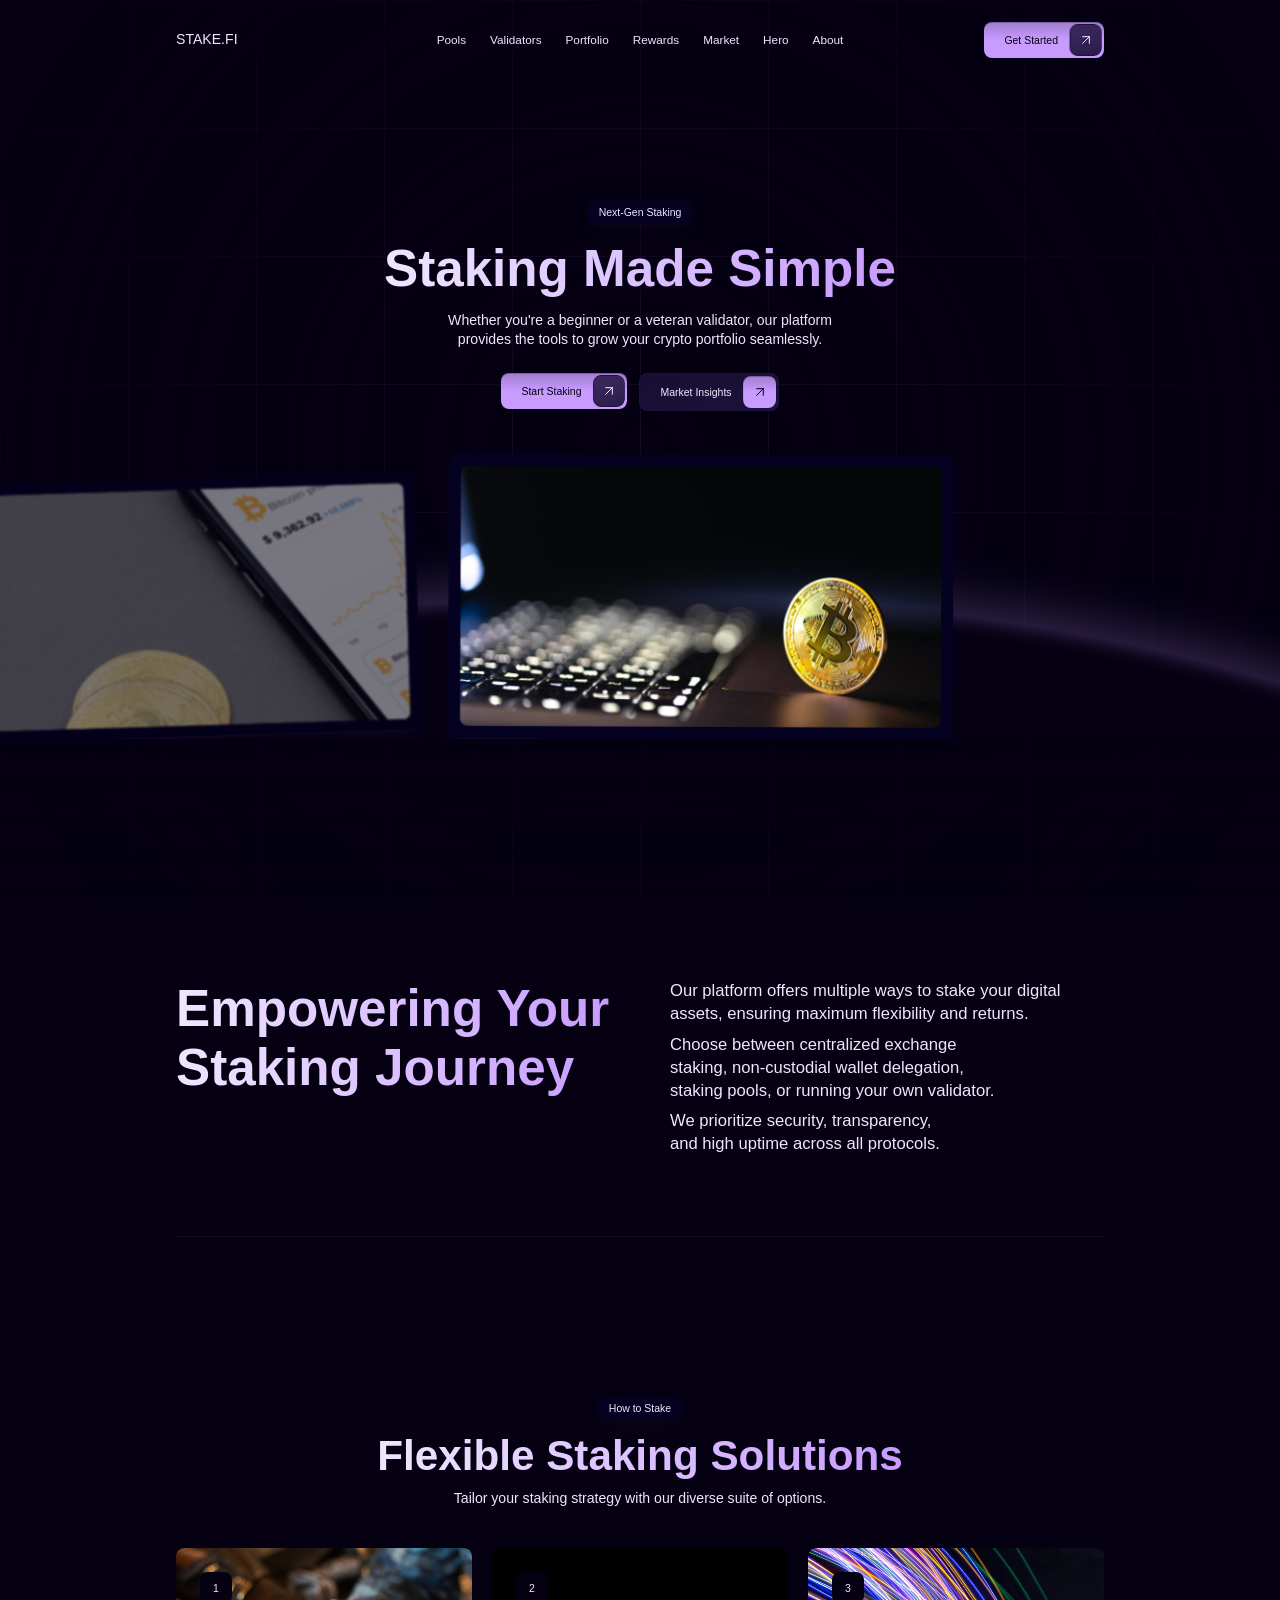
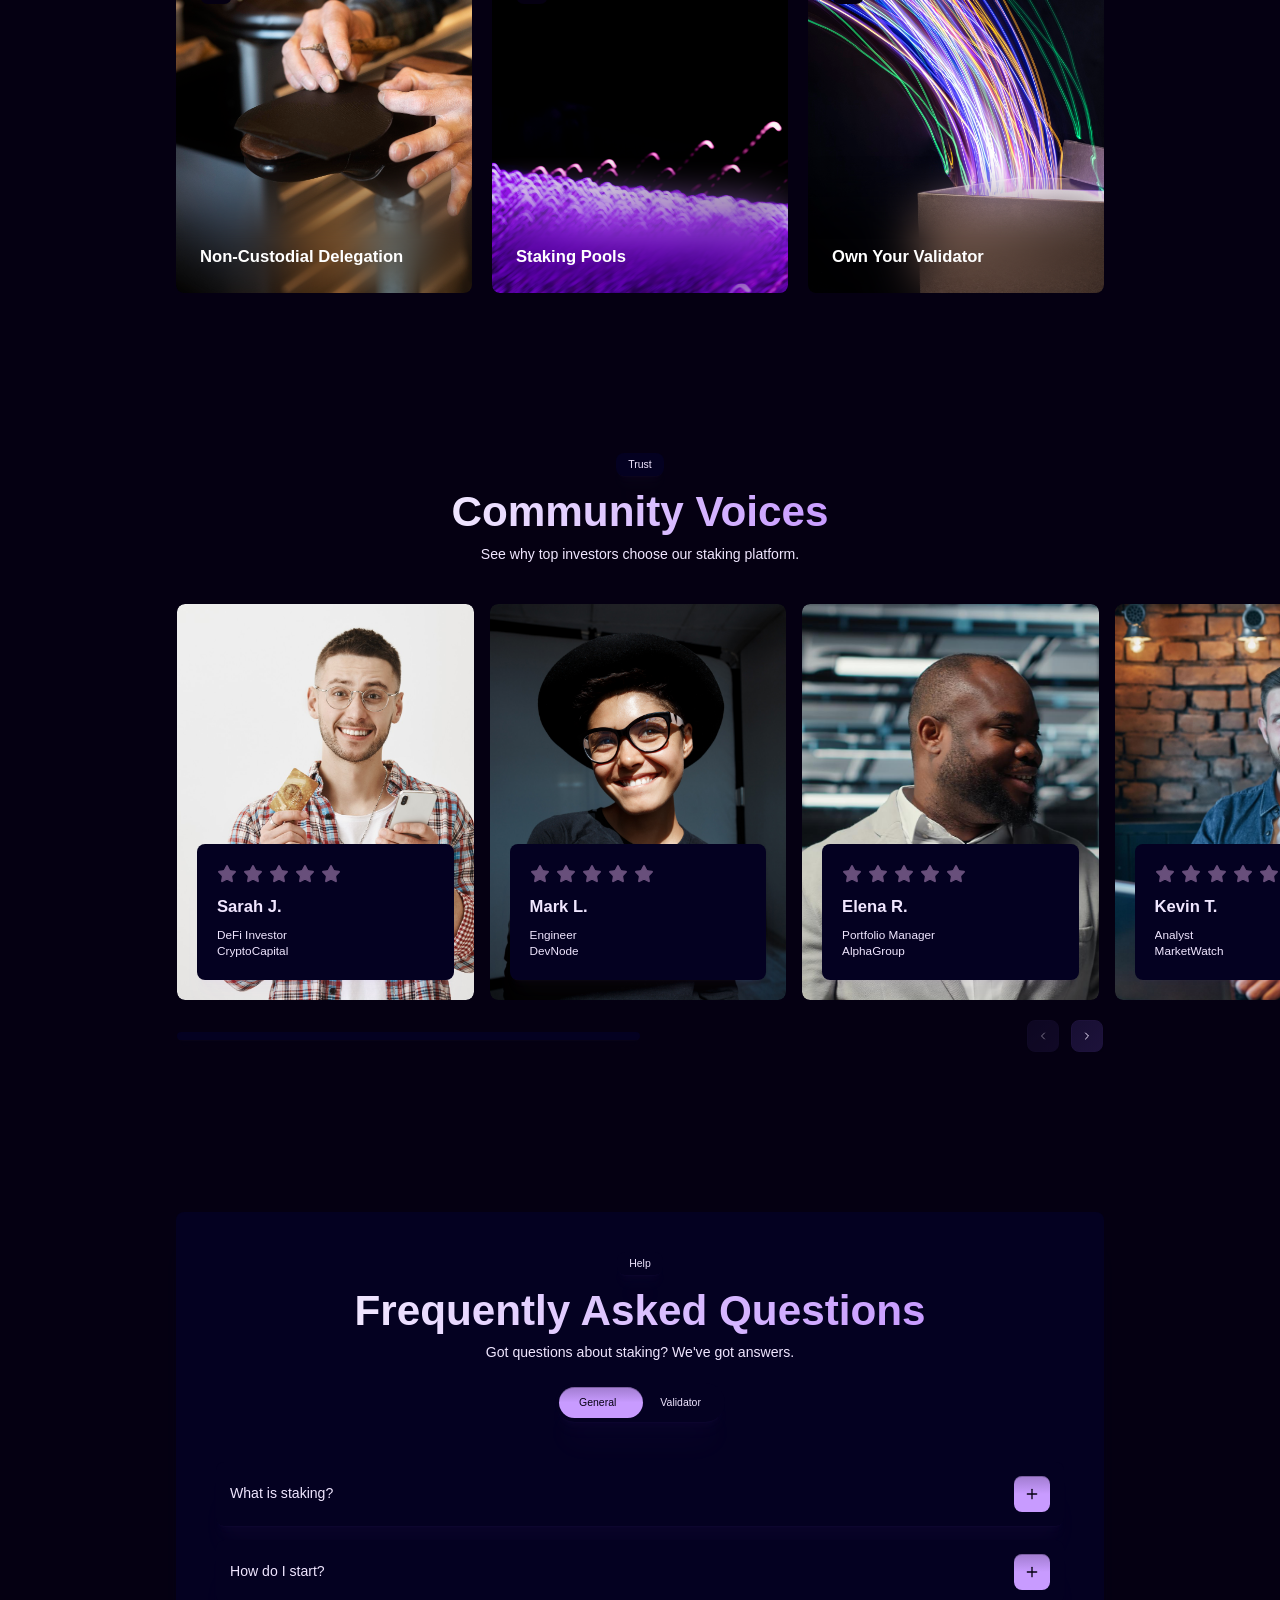
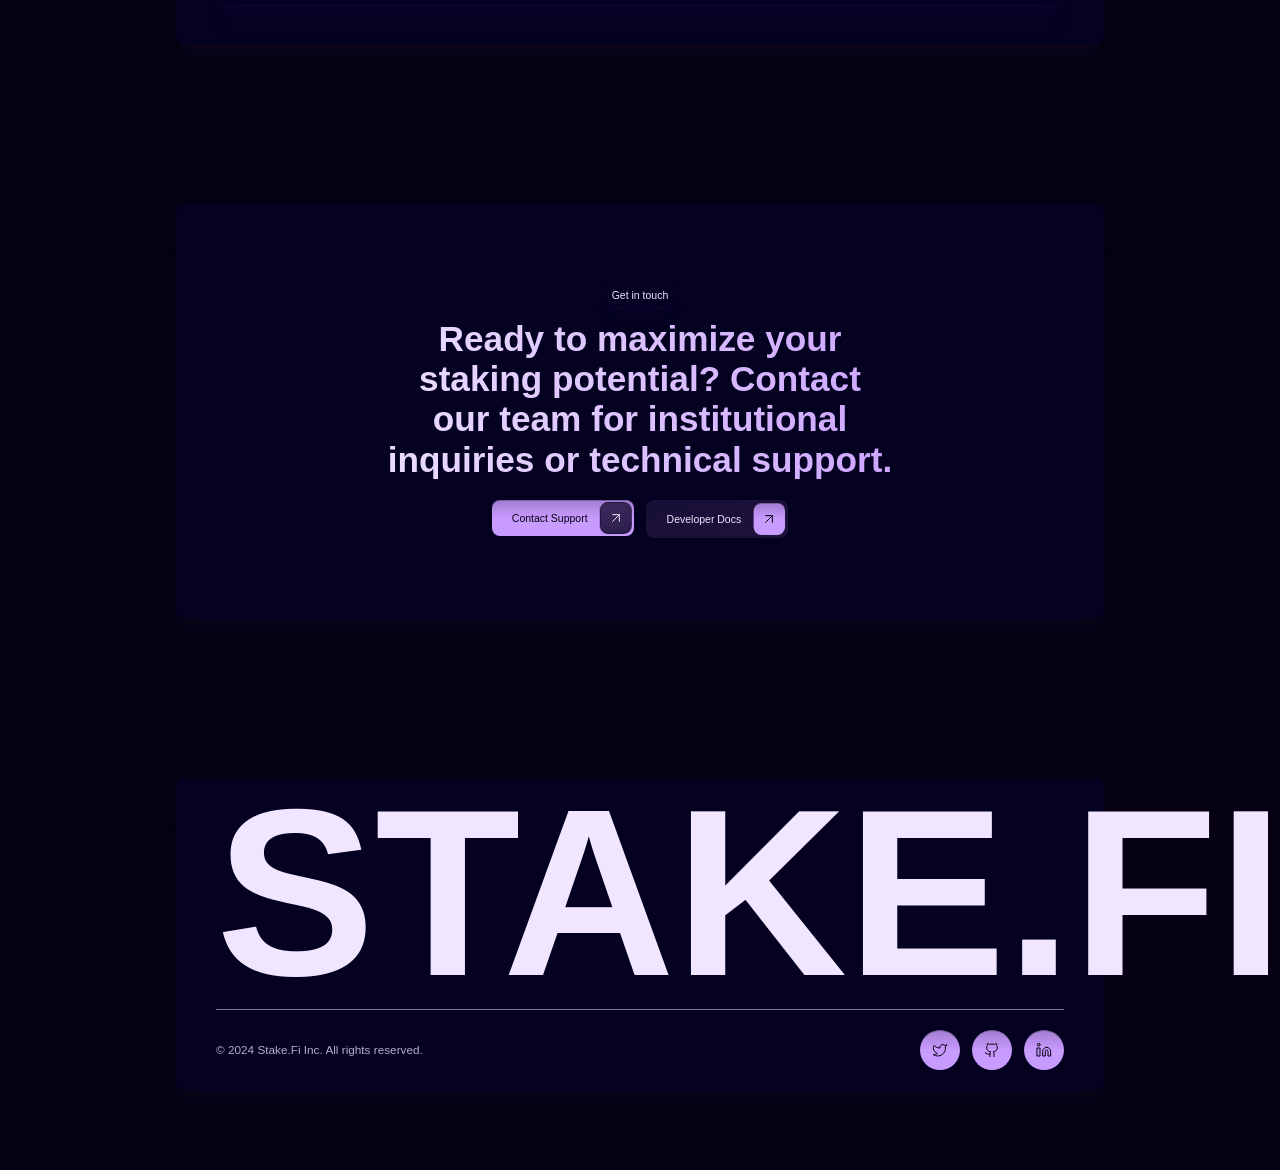
==== stake4/index.html @ 8d80fd03 "Plan AppSkyMoney site update" ====
<!DOCTYPE html><html lang="en" data-scrapbook-source="https://3003-iqkqwtskluw5urhve0crh.sandbox.webild.io/" data-scrapbook-create="20260731142524729"><head>
    

    

    <meta charset="UTF-8">
    
    
    <link href="css2.css" rel="stylesheet">
    
    <meta name="viewport" content="width=device-width, initial-scale=1.0">
    <title>Webild Components</title>
  <style type="text/css" data-vite-dev-id="/home/user/projects/451f9222-1812-43e2-9959-f826d8c34e67/src/index.css">@import url("css2-1.css");
@layer properties;
@layer theme, base, components, utilities;
@layer theme {
  :root, :host { --font-serif: ui-serif, Georgia, Cambria, "Times New Roman", Times, serif; --color-red-50: oklch(97.1% 0.013 17.38); --color-red-300: oklch(80.8% 0.114 19.571); --color-red-400: oklch(70.4% 0.191 22.216); --color-red-500: oklch(63.7% 0.237 25.331); --color-red-600: oklch(57.7% 0.245 27.325); --color-amber-500: oklch(76.9% 0.188 70.08); --color-amber-600: oklch(66.6% 0.179 58.318); --color-green-500: oklch(72.3% 0.219 149.579); --color-black: #000; --color-white: #fff; --spacing: 0.25rem; --container-xs: 20rem; --container-sm: 24rem; --container-md: 28rem; --container-lg: 32rem; --container-xl: 36rem; --container-4xl: 56rem; --container-7xl: 80rem; --text-xs: var(--text-xs); --text-xs--line-height: calc(1 / 0.75); --text-sm: var(--text-sm); --text-sm--line-height: calc(1.25 / 0.875); --text-base: var(--text-base); --text-base--line-height: calc(1.5 / 1); --text-lg: var(--text-lg); --text-lg--line-height: calc(1.75 / 1.125); --text-xl: var(--text-xl); --text-xl--line-height: calc(1.75 / 1.25); --text-2xl: var(--text-2xl); --text-2xl--line-height: calc(2 / 1.5); --text-3xl: var(--text-3xl); --text-3xl--line-height: calc(2.25 / 1.875); --text-4xl: var(--text-4xl); --text-4xl--line-height: calc(2.5 / 2.25); --text-5xl: var(--text-5xl); --text-5xl--line-height: 1; --text-6xl: var(--text-6xl); --text-6xl--line-height: 1; --text-7xl: var(--text-7xl); --text-7xl--line-height: 1; --text-8xl: var(--text-8xl); --text-8xl--line-height: 1; --text-9xl: var(--text-9xl); --text-9xl--line-height: 1; --font-weight-normal: 400; --font-weight-medium: 500; --font-weight-semibold: 600; --font-weight-bold: 700; --tracking-tight: -0.025em; --tracking-wide: 0.025em; --tracking-widest: 0.1em; --leading-tight: 1.25; --leading-snug: 1.375; --leading-normal: 1.5; --leading-relaxed: 1.625; --radius-xl: 0.75rem; --radius-2xl: 1rem; --radius-3xl: 1.5rem; --radius-4xl: 2rem; --drop-shadow-lg: 0 4px 4px rgb(0 0 0 / 0.15); --drop-shadow-2xl: 0 25px 25px rgb(0 0 0 / 0.15); --ease-out: cubic-bezier(0, 0, 0.2, 1); --ease-in-out: cubic-bezier(0.4, 0, 0.2, 1); --animate-spin: spin 1s linear infinite; --animate-pulse: pulse 2s cubic-bezier(0.4, 0, 0.6, 1) infinite; --blur-xs: 4px; --blur-sm: 8px; --blur-md: 12px; --blur-lg: 16px; --blur-xl: 24px; --blur-3xl: 64px; --perspective-distant: 1200px; --aspect-video: 16 / 9; --default-transition-duration: 150ms; --default-transition-timing-function: cubic-bezier(0.4, 0, 0.2, 1); --default-font-family: 'Inter Tight', sans-serif; --default-mono-font-family: monospace; --radius: var(--radius); --color-background: var(--background); --color-card: var(--card); --color-foreground: var(--foreground); --color-primary-cta: var(--primary-cta); --color-primary-cta-text: var(--primary-cta-text); --color-secondary-cta: var(--secondary-cta); --color-accent: var(--accent); --color-background-accent: var(--background-accent); --width-content-width: var(--width-content-width); --width-carousel-padding: var(--width-carousel-padding); --width-carousel-padding-controls: var(--width-carousel-padding-controls); --width-carousel-item-2: var(--width-carousel-item-2); --width-carousel-item-3: var(--width-carousel-item-3); --width-carousel-item-4: var(--width-carousel-item-4); --text-2xs: var(--text-2xs); }
}
@layer base {
  *, ::after, ::before, ::backdrop, ::file-selector-button { box-sizing: border-box; margin: 0px; padding: 0px; border: 0px solid; }
  html, :host { line-height: 1.5; tab-size: 4; font-family: var(--default-font-family, ui-sans-serif, system-ui, sans-serif, "Apple Color Emoji", "Segoe UI Emoji", "Segoe UI Symbol", "Noto Color Emoji"); font-feature-settings: var(--default-font-feature-settings, normal); font-variation-settings: var(--default-font-variation-settings, normal); }
  hr { height: 0px; color: inherit; border-top-width: 1px; }
  abbr:where([title]) { text-decoration: underline dotted; }
  h1, h2, h3, h4, h5, h6 { font-size: inherit; font-weight: inherit; }
  a { color: inherit; text-decoration: inherit; }
  b, strong { font-weight: bolder; }
  code, kbd, samp, pre { font-family: var(--default-mono-font-family, ui-monospace, SFMono-Regular, Menlo, Monaco, Consolas, "Liberation Mono", "Courier New", monospace); font-feature-settings: var(--default-mono-font-feature-settings, normal); font-variation-settings: var(--default-mono-font-variation-settings, normal); font-size: 1em; }
  small { font-size: 80%; }
  sub, sup { font-size: 75%; line-height: 0; position: relative; vertical-align: baseline; }
  sub { bottom: -0.25em; }
  sup { top: -0.5em; }
  table { text-indent: 0px; border-color: inherit; border-collapse: collapse; }
  :focus-visible { outline: auto; }
  progress { vertical-align: baseline; }
  summary { display: list-item; }
  ol, ul, menu { list-style: none; }
  img, svg, video, canvas, audio, iframe, embed, object { display: block; vertical-align: middle; }
  img, video { max-width: 100%; height: auto; }
  button, input, select, optgroup, textarea, ::file-selector-button { font: inherit; letter-spacing: inherit; color: inherit; border-radius: 0px; background-color: transparent; opacity: 1; }
  :where(select:is([multiple], [size])) optgroup { font-weight: bolder; }
  :where(select:is([multiple], [size])) optgroup option { padding-inline-start: 20px; }
  ::file-selector-button { margin-inline-end: 4px; }
  ::placeholder { opacity: 1; }
  @supports (not (-webkit-appearance: -apple-pay-button)) or (contain-intrinsic-size: 1px) {
  ::placeholder {
  color: currentcolor;
  @supports (color: color-mix(in lab, red, red)) {
  color: color-mix(in oklab, currentcolor, transparent);
}
}
}
  textarea { resize: vertical; }
  ::-webkit-search-decoration { appearance: none; }
  ::-webkit-date-and-time-value { min-height: 1lh; text-align: inherit; }
  ::-webkit-datetime-edit { display: inline-flex; }
  ::-webkit-datetime-edit-fields-wrapper { padding: 0px; }
  ::-webkit-datetime-edit, ::-webkit-datetime-edit-year-field, ::-webkit-datetime-edit-month-field, ::-webkit-datetime-edit-day-field, ::-webkit-datetime-edit-hour-field, ::-webkit-datetime-edit-minute-field, ::-webkit-datetime-edit-second-field, ::-webkit-datetime-edit-millisecond-field, ::-webkit-datetime-edit-meridiem-field { padding-block: 0px; }
  ::-webkit-calendar-picker-indicator { line-height: 1; }
  :user-invalid { box-shadow: none; }
  button, input:where([type="button"], [type="reset"], [type="submit"]), ::file-selector-button { appearance: button; }
  ::-webkit-inner-spin-button, ::-webkit-outer-spin-button { height: auto; }
  [hidden]:where(:not([hidden="until-found"])) { display: none !important; }
}
@layer utilities {
  .\@container\/field-group { container: field-group / inline-size; }
  .pointer-events-auto { pointer-events: auto; }
  .pointer-events-none { pointer-events: none; }
  .invisible { visibility: hidden; }
  .visible { visibility: visible; }
  .sr-only { position: absolute; width: 1px; height: 1px; padding: 0px; margin: -1px; overflow: hidden; clip-path: inset(50%); white-space: nowrap; border-width: 0px; }
  .absolute { position: absolute; }
  .fixed { position: fixed; }
  .relative { position: relative; }
  .static { position: static; }
  .sticky { position: sticky; }
  .inset-0 { inset: calc(var(--spacing) * 0); }
  .inset-0\.5 { inset: calc(var(--spacing) * 0.5); }
  .inset-px { inset: 1px; }
  .-inset-x-px { inset-inline: -1px; }
  .inset-x-0 { inset-inline: calc(var(--spacing) * 0); }
  .inset-x-1 { inset-inline: calc(var(--spacing) * 1); }
  .inset-x-2 { inset-inline: calc(var(--spacing) * 2); }
  .inset-x-3 { inset-inline: calc(var(--spacing) * 3); }
  .inset-x-4 { inset-inline: calc(var(--spacing) * 4); }
  .inset-x-5 { inset-inline: calc(var(--spacing) * 5); }
  .inset-x-6 { inset-inline: calc(var(--spacing) * 6); }
  .inset-y-0 { inset-block: calc(var(--spacing) * 0); }
  .inset-y-1 { inset-block: calc(var(--spacing) * 1); }
  .start { inset-inline-start: var(--spacing); }
  .end { inset-inline-end: var(--spacing); }
  .-top-2 { top: calc(var(--spacing) * -2); }
  .-top-3 { top: calc(var(--spacing) * -3); }
  .-top-7 { top: calc(var(--spacing) * -7); }
  .-top-12 { top: calc(var(--spacing) * -12); }
  .-top-\[15\%\] { top: calc(-15%); }
  .-top-\[252px\] { top: calc(-252px); }
  .-top-\[352px\] { top: calc(-352px); }
  .-top-\[400px\] { top: calc(-400px); }
  .-top-\[571px\] { top: calc(-571px); }
  .top-0 { top: calc(var(--spacing) * 0); }
  .top-1 { top: calc(var(--spacing) * 1); }
  .top-1\.5 { top: calc(var(--spacing) * 1.5); }
  .top-1\/2 { top: calc(50%); }
  .top-2 { top: calc(var(--spacing) * 2); }
  .top-3 { top: calc(var(--spacing) * 3); }
  .top-3\.5 { top: calc(var(--spacing) * 3.5); }
  .top-4 { top: calc(var(--spacing) * 4); }
  .top-5 { top: calc(var(--spacing) * 5); }
  .top-8 { top: calc(var(--spacing) * 8); }
  .top-15\/100 { top: calc(15%); }
  .top-\[-20vh\] { top: -20vh; }
  .top-\[-30vh\] { top: -30vh; }
  .top-\[1px\] { top: 1px; }
  .top-\[5\%\] { top: 5%; }
  .top-\[25vw\] { top: 25vw; }
  .top-\[28\%\] { top: 28%; }
  .top-\[40\%\] { top: 40%; }
  .top-\[50\%\] { top: 50%; }
  .top-\[60\%\] { top: 60%; }
  .top-full { top: 100%; }
  .-right-2 { right: calc(var(--spacing) * -2); }
  .-right-3 { right: calc(var(--spacing) * -3); }
  .-right-12 { right: calc(var(--spacing) * -12); }
  .-right-\[33vw\] { right: calc(-33vw); }
  .-right-\[36vw\] { right: calc(-36vw); }
  .right-0 { right: calc(var(--spacing) * 0); }
  .right-1 { right: calc(var(--spacing) * 1); }
  .right-2 { right: calc(var(--spacing) * 2); }
  .right-3 { right: calc(var(--spacing) * 3); }
  .right-4 { right: calc(var(--spacing) * 4); }
  .right-5 { right: calc(var(--spacing) * 5); }
  .right-6 { right: calc(var(--spacing) * 6); }
  .right-\[2\.5vw\] { right: 2.5vw; }
  .right-\[5\%\] { right: 5%; }
  .right-\[calc\(\(100vw-var\(--width-content-width\)\)\/2\)\] { right: calc((100vw - var(--width-content-width)) / 2); }
  .right-full { right: 100%; }
  .-bottom-2 { bottom: calc(var(--spacing) * -2); }
  .-bottom-3 { bottom: calc(var(--spacing) * -3); }
  .-bottom-12 { bottom: calc(var(--spacing) * -12); }
  .-bottom-\[9vh\] { bottom: calc(-9vh); }
  .-bottom-\[46px\] { bottom: calc(-46px); }
  .-bottom-\[61vh\] { bottom: calc(-61vh); }
  .-bottom-\[62vh\] { bottom: calc(-62vh); }
  .-bottom-\[920px\] { bottom: calc(-920px); }
  .-bottom-px { bottom: -1px; }
  .bottom-0 { bottom: calc(var(--spacing) * 0); }
  .bottom-1 { bottom: calc(var(--spacing) * 1); }
  .bottom-2 { bottom: calc(var(--spacing) * 2); }
  .bottom-3 { bottom: calc(var(--spacing) * 3); }
  .bottom-4 { bottom: calc(var(--spacing) * 4); }
  .bottom-5 { bottom: calc(var(--spacing) * 5); }
  .bottom-6 { bottom: calc(var(--spacing) * 6); }
  .bottom-\[-40vh\] { bottom: -40vh; }
  .bottom-\[5\%\] { bottom: 5%; }
  .bottom-\[25vh\] { bottom: 25vh; }
  .bottom-\[calc\(var\(--spacing-4\)\+var\(--spacing-4\)\)\] { bottom: calc(var(--spacing-4) + var(--spacing-4)); }
  .bottom-full { bottom: 100%; }
  .-left-2 { left: calc(var(--spacing) * -2); }
  .-left-3 { left: calc(var(--spacing) * -3); }
  .-left-7 { left: calc(var(--spacing) * -7); }
  .-left-12 { left: calc(var(--spacing) * -12); }
  .-left-\[15\%\] { left: calc(-15%); }
  .-left-\[33vw\] { left: calc(-33vw); }
  .-left-\[36vw\] { left: calc(-36vw); }
  .-left-\[373px\] { left: calc(-373px); }
  .-left-full { left: -100%; }
  .left-0 { left: calc(var(--spacing) * 0); }
  .left-1 { left: calc(var(--spacing) * 1); }
  .left-1\/2 { left: calc(50%); }
  .left-2 { left: calc(var(--spacing) * 2); }
  .left-3 { left: calc(var(--spacing) * 3); }
  .left-4 { left: calc(var(--spacing) * 4); }
  .left-5 { left: calc(var(--spacing) * 5); }
  .left-6 { left: calc(var(--spacing) * 6); }
  .left-\[2vw\] { left: 2vw; }
  .left-\[5\%\] { left: 5%; }
  .left-\[50\%\] { left: 50%; }
  .left-\[calc\(\(100vw-var\(--width-content-width\)\)\/2\)\] { left: calc((100vw - var(--width-content-width)) / 2); }
  .left-\[calc\(50\%-7\.5px\)\] { left: calc(50% - 7.5px); }
  .left-\[calc\(50\%-10px\)\] { left: calc(50% - 10px); }
  .left-\[calc\(50\%-17\.5px\)\] { left: calc(50% - 17.5px); }
  .left-\[calc\(50\%-20px\)\] { left: calc(50% - 20px); }
  .left-\[calc\(50\%-432\.5px\)\] { left: calc(50% - 432.5px); }
  .left-\[calc\(50\%-599px\)\] { left: calc(50% - 599px); }
  .left-\[calc\(var\(--vw-1\)\*2\)\] { left: calc(var(--vw-1) * 2); }
  .left-full { left: 100%; }
  .isolate { isolation: isolate; }
  .-z-10 { z-index: calc(-10); }
  .z-0 { z-index: 0; }
  .z-1 { z-index: 1; }
  .z-2 { z-index: 2; }
  .z-10 { z-index: 10; }
  .z-20 { z-index: 20; }
  .z-30 { z-index: 30; }
  .z-40 { z-index: 40; }
  .z-50 { z-index: 50; }
  .z-100 { z-index: 100; }
  .z-110 { z-index: 110; }
  .z-999 { z-index: 999; }
  .z-1000 { z-index: 1000; }
  .z-1001 { z-index: 1001; }
  .z-99999 { z-index: 99999; }
  .z-\[1\] { z-index: 1; }
  .z-\[100\] { z-index: 100; }
  .z-\[99999\] { z-index: 99999; }
  .order-1 { order: 1; }
  .order-2 { order: 2; }
  .order-first { order: -9999; }
  .order-last { order: 9999; }
  .col-span-1 { grid-column: span 1 / span 1; }
  .col-start-1 { grid-column-start: 1; }
  .row-start-1 { grid-row-start: 1; }
  .container {
  width: 100%;
  @media (width >= 40rem) {
  max-width: 40rem;
}
  @media (width >= 48rem) {
  max-width: 48rem;
}
  @media (width >= 64rem) {
  max-width: 64rem;
}
  @media (width >= 80rem) {
  max-width: 80rem;
}
  @media (width >= 96rem) {
  max-width: 96rem;
}
}
  .\!m-0 { margin: calc(var(--spacing) * 0)  !important; }
  .m-0 { margin: calc(var(--spacing) * 0); }
  .m-1 { margin: calc(var(--spacing) * 1); }
  .m-8 { margin: calc(var(--spacing) * 8); }
  .m-9 { margin: calc(var(--spacing) * 9); }
  .m-10 { margin: calc(var(--spacing) * 10); }
  .m-12 { margin: calc(var(--spacing) * 12); }
  .m-16 { margin: calc(var(--spacing) * 16); }
  .-mx-1 { margin-inline: calc(var(--spacing) * -1); }
  .-mx-\[4\%\] { margin-inline: calc(-4%); }
  .mx-1 { margin-inline: calc(var(--spacing) * 1); }
  .mx-2 { margin-inline: calc(var(--spacing) * 2); }
  .mx-3 { margin-inline: calc(var(--spacing) * 3); }
  .mx-3\.5 { margin-inline: calc(var(--spacing) * 3.5); }
  .mx-\[0\.25em\] { margin-inline: 0.25em; }
  .mx-auto { margin-inline: auto; }
  .-my-2 { margin-block: calc(var(--spacing) * -2); }
  .my-0 { margin-block: calc(var(--spacing) * 0); }
  .my-0\.5 { margin-block: calc(var(--spacing) * 0.5); }
  .my-1 { margin-block: calc(var(--spacing) * 1); }
  .my-4 { margin-block: calc(var(--spacing) * 4); }
  .my-5 { margin-block: calc(var(--spacing) * 5); }
  .my-8 { margin-block: calc(var(--spacing) * 8); }
  .my-20 { margin-block: calc(var(--spacing) * 20); }
  .-mt-1 { margin-top: calc(var(--spacing) * -1); }
  .-mt-4 { margin-top: calc(var(--spacing) * -4); }
  .-mt-5 { margin-top: calc(var(--spacing) * -5); }
  .mt-0\.5 { margin-top: calc(var(--spacing) * 0.5); }
  .mt-0\.75 { margin-top: calc(var(--spacing) * 0.75); }
  .mt-1 { margin-top: calc(var(--spacing) * 1); }
  .mt-1\.5 { margin-top: calc(var(--spacing) * 1.5); }
  .mt-2 { margin-top: calc(var(--spacing) * 2); }
  .mt-3 { margin-top: calc(var(--spacing) * 3); }
  .mt-4 { margin-top: calc(var(--spacing) * 4); }
  .mt-5 { margin-top: calc(var(--spacing) * 5); }
  .mt-6 { margin-top: calc(var(--spacing) * 6); }
  .mt-8 { margin-top: calc(var(--spacing) * 8); }
  .mt-12 { margin-top: calc(var(--spacing) * 12); }
  .mt-20 { margin-top: calc(var(--spacing) * 20); }
  .mt-24 { margin-top: calc(var(--spacing) * 24); }
  .mt-\[-0\.25em\] { margin-top: -0.25em; }
  .mt-auto { margin-top: auto; }
  .mr-1 { margin-right: calc(var(--spacing) * 1); }
  .mr-2 { margin-right: calc(var(--spacing) * 2); }
  .mr-3 { margin-right: calc(var(--spacing) * 3); }
  .mr-5 { margin-right: calc(var(--spacing) * 5); }
  .-mb-\[0\.1em\] { margin-bottom: calc(-0.1em); }
  .mb-0\.5 { margin-bottom: calc(var(--spacing) * 0.5); }
  .mb-1 { margin-bottom: calc(var(--spacing) * 1); }
  .mb-2 { margin-bottom: calc(var(--spacing) * 2); }
  .mb-3 { margin-bottom: calc(var(--spacing) * 3); }
  .mb-4 { margin-bottom: calc(var(--spacing) * 4); }
  .mb-5 { margin-bottom: calc(var(--spacing) * 5); }
  .mb-6 { margin-bottom: calc(var(--spacing) * 6); }
  .mb-8 { margin-bottom: calc(var(--spacing) * 8); }
  .mb-10 { margin-bottom: calc(var(--spacing) * 10); }
  .mb-20 { margin-bottom: calc(var(--spacing) * 20); }
  .-ml-3 { margin-left: calc(var(--spacing) * -3); }
  .-ml-4 { margin-left: calc(var(--spacing) * -4); }
  .-ml-5 { margin-left: calc(var(--spacing) * -5); }
  .-ml-15 { margin-left: calc(var(--spacing) * -15); }
  .ml-1 { margin-left: calc(var(--spacing) * 1); }
  .ml-2 { margin-left: calc(var(--spacing) * 2); }
  .ml-4 { margin-left: calc(var(--spacing) * 4); }
  .ml-auto { margin-left: auto; }
  .line-clamp-2 { overflow: hidden; display: -webkit-box; -moz-box-orient: vertical; -webkit-line-clamp: 2; }
  .line-clamp-3 { overflow: hidden; display: -webkit-box; -moz-box-orient: vertical; -webkit-line-clamp: 3; }
  .block { display: block; }
  .flex { display: flex; }
  .grid { display: grid; }
  .hidden { display: none; }
  .inline { display: inline; }
  .inline-block { display: inline-block; }
  .inline-flex { display: inline-flex; }
  .table { display: table; }
  .aspect-2\/1 { aspect-ratio: 2 / 1; }
  .aspect-3\/2 { aspect-ratio: 3 / 2; }
  .aspect-3\/4 { aspect-ratio: 3 / 4; }
  .aspect-4\/3 { aspect-ratio: 4 / 3; }
  .aspect-4\/5 { aspect-ratio: 4 / 5; }
  .aspect-5\/6 { aspect-ratio: 5 / 6; }
  .aspect-6\/7 { aspect-ratio: 6 / 7; }
  .aspect-9\/16 { aspect-ratio: 9 / 16; }
  .aspect-square { aspect-ratio: 1 / 1; }
  .aspect-video { aspect-ratio: var(--aspect-video); }
  .size-1\/2 { width: calc(50%); height: calc(50%); }
  .size-2 { width: calc(var(--spacing) * 2); height: calc(var(--spacing) * 2); }
  .size-2\.5 { width: calc(var(--spacing) * 2.5); height: calc(var(--spacing) * 2.5); }
  .size-3 { width: calc(var(--spacing) * 3); height: calc(var(--spacing) * 3); }
  .size-3\.5 { width: calc(var(--spacing) * 3.5); height: calc(var(--spacing) * 3.5); }
  .size-4 { width: calc(var(--spacing) * 4); height: calc(var(--spacing) * 4); }
  .size-4\/10 { width: calc(40%); height: calc(40%); }
  .size-5 { width: calc(var(--spacing) * 5); height: calc(var(--spacing) * 5); }
  .size-6 { width: calc(var(--spacing) * 6); height: calc(var(--spacing) * 6); }
  .size-7 { width: calc(var(--spacing) * 7); height: calc(var(--spacing) * 7); }
  .size-8 { width: calc(var(--spacing) * 8); height: calc(var(--spacing) * 8); }
  .size-9 { width: calc(var(--spacing) * 9); height: calc(var(--spacing) * 9); }
  .size-10 { width: calc(var(--spacing) * 10); height: calc(var(--spacing) * 10); }
  .size-12 { width: calc(var(--spacing) * 12); height: calc(var(--spacing) * 12); }
  .size-14 { width: calc(var(--spacing) * 14); height: calc(var(--spacing) * 14); }
  .size-16 { width: calc(var(--spacing) * 16); height: calc(var(--spacing) * 16); }
  .size-18 { width: calc(var(--spacing) * 18); height: calc(var(--spacing) * 18); }
  .size-20 { width: calc(var(--spacing) * 20); height: calc(var(--spacing) * 20); }
  .size-22 { width: calc(var(--spacing) * 22); height: calc(var(--spacing) * 22); }
  .size-24 { width: calc(var(--spacing) * 24); height: calc(var(--spacing) * 24); }
  .size-40 { width: calc(var(--spacing) * 40); height: calc(var(--spacing) * 40); }
  .size-60 { width: calc(var(--spacing) * 60); height: calc(var(--spacing) * 60); }
  .size-80 { width: calc(var(--spacing) * 80); height: calc(var(--spacing) * 80); }
  .size-100 { width: calc(var(--spacing) * 100); height: calc(var(--spacing) * 100); }
  .size-\[--cell-size\] { }
  .size-\[1em\] { width: 1em; height: 1em; }
  .size-full { width: 100%; height: 100%; }
  .h-\(--text-7xl\) { height: var(--text-7xl); }
  .h-\(--text-base\) { height: var(--text-base); }
  .h-\(--text-sm\) { height: var(--text-sm); }
  .h-\(--text-xl\) { height: var(--text-xl); }
  .h-0\.5 { height: calc(var(--spacing) * 0.5); }
  .h-1 { height: calc(var(--spacing) * 1); }
  .h-1\.5 { height: calc(var(--spacing) * 1.5); }
  .h-1\/2 { height: calc(50%); }
  .h-1\/3 { height: calc(33.3333%); }
  .h-2 { height: calc(var(--spacing) * 2); }
  .h-2\.5 { height: calc(var(--spacing) * 2.5); }
  .h-2\/5 { height: calc(40%); }
  .h-3 { height: calc(var(--spacing) * 3); }
  .h-3\.5 { height: calc(var(--spacing) * 3.5); }
  .h-4 { height: calc(var(--spacing) * 4); }
  .h-4\/5 { height: calc(80%); }
  .h-5 { height: calc(var(--spacing) * 5); }
  .h-5\/10 { height: calc(50%); }
  .h-6 { height: calc(var(--spacing) * 6); }
  .h-7 { height: calc(var(--spacing) * 7); }
  .h-8 { height: calc(var(--spacing) * 8); }
  .h-9 { height: calc(var(--spacing) * 9); }
  .h-10 { height: calc(var(--spacing) * 10); }
  .h-11 { height: calc(var(--spacing) * 11); }
  .h-12 { height: calc(var(--spacing) * 12); }
  .h-13 { height: calc(var(--spacing) * 13); }
  .h-14 { height: calc(var(--spacing) * 14); }
  .h-15 { height: calc(var(--spacing) * 15); }
  .h-20 { height: calc(var(--spacing) * 20); }
  .h-30 { height: calc(var(--spacing) * 30); }
  .h-36 { height: calc(var(--spacing) * 36); }
  .h-48 { height: calc(var(--spacing) * 48); }
  .h-60 { height: calc(var(--spacing) * 60); }
  .h-70\/100 { height: calc(70%); }
  .h-72 { height: calc(var(--spacing) * 72); }
  .h-80 { height: calc(var(--spacing) * 80); }
  .h-90 { height: calc(var(--spacing) * 90); }
  .h-96 { height: calc(var(--spacing) * 96); }
  .h-100 { height: calc(var(--spacing) * 100); }
  .h-150 { height: calc(var(--spacing) * 150); }
  .h-\[--cell-size\] { }
  .h-\[1em\] { height: 1em; }
  .h-\[1px\] { height: 1px; }
  .h-\[12vh\] { height: 12vh; }
  .h-\[20em\] { height: 20em; }
  .h-\[50svh\] { height: 50svh; }
  .h-\[50vh\] { height: 50vh; }
  .h-\[70vh\] { height: 70vh; }
  .h-\[90svh\] { height: 90svh; }
  .h-\[92px\] { height: 92px; }
  .h-\[105vh\] { height: 105vh; }
  .h-\[110vh\] { height: 110vh; }
  .h-\[120\%\] { height: 120%; }
  .h-\[129vh\] { height: 129vh; }
  .h-\[130\%\] { height: 130%; }
  .h-\[140vw\] { height: 140vw; }
  .h-\[150vh\] { height: 150vh; }
  .h-\[150vw\] { height: 150vw; }
  .h-\[179vh\] { height: 179vh; }
  .h-\[300vh\] { height: 300vh; }
  .h-\[450px\] { height: 450px; }
  .h-\[929px\] { height: 929px; }
  .h-\[calc\(var\(--text-base\)\*1\.25\)\] { height: calc(var(--text-base) * 1.25); }
  .h-\[var\(--radix-navigation-menu-viewport-height\)\] { height: var(--radix-navigation-menu-viewport-height); }
  .h-\[var\(--radix-select-trigger-height\)\] { height: var(--radix-select-trigger-height); }
  .h-auto { height: auto; }
  .h-fit { height: fit-content; }
  .h-full { height: 100%; }
  .h-max { height: max-content; }
  .h-px { height: 1px; }
  .h-screen { height: 100vh; }
  .h-svh { height: 100svh; }
  .max-h-96 { max-height: calc(var(--spacing) * 96); }
  .max-h-\[--radix-context-menu-content-available-height\] { }
  .max-h-\[300px\] { max-height: 300px; }
  .max-h-\[var\(--radix-dropdown-menu-content-available-height\)\] { max-height: var(--radix-dropdown-menu-content-available-height); }
  .max-h-screen { max-height: 100vh; }
  .min-h-0 { min-height: calc(var(--spacing) * 0); }
  .min-h-8 { min-height: calc(var(--spacing) * 8); }
  .min-h-9 { min-height: calc(var(--spacing) * 9); }
  .min-h-10 { min-height: calc(var(--spacing) * 10); }
  .min-h-24 { min-height: calc(var(--spacing) * 24); }
  .min-h-60 { min-height: calc(var(--spacing) * 60); }
  .min-h-70 { min-height: calc(var(--spacing) * 70); }
  .min-h-80 { min-height: calc(var(--spacing) * 80); }
  .min-h-100 { min-height: calc(var(--spacing) * 100); }
  .min-h-\[60px\] { min-height: 60px; }
  .min-h-\[80px\] { min-height: 80px; }
  .min-h-svh { min-height: 100svh; }
  .w-0 { width: calc(var(--spacing) * 0); }
  .w-0\.5 { width: calc(var(--spacing) * 0.5); }
  .w-1 { width: calc(var(--spacing) * 1); }
  .w-1\/2 { width: calc(50%); }
  .w-1\/3 { width: calc(33.3333%); }
  .w-2 { width: calc(var(--spacing) * 2); }
  .w-2\.5 { width: calc(var(--spacing) * 2.5); }
  .w-2\/5 { width: calc(40%); }
  .w-3 { width: calc(var(--spacing) * 3); }
  .w-3\.5 { width: calc(var(--spacing) * 3.5); }
  .w-3\/4 { width: calc(75%); }
  .w-3\/5 { width: calc(60%); }
  .w-4 { width: calc(var(--spacing) * 4); }
  .w-4\/5 { width: calc(80%); }
  .w-5 { width: calc(var(--spacing) * 5); }
  .w-6 { width: calc(var(--spacing) * 6); }
  .w-6\/10 { width: calc(60%); }
  .w-7 { width: calc(var(--spacing) * 7); }
  .w-7xl { width: var(--container-7xl); }
  .w-8 { width: calc(var(--spacing) * 8); }
  .w-9 { width: calc(var(--spacing) * 9); }
  .w-9\/10 { width: calc(90%); }
  .w-10 { width: calc(var(--spacing) * 10); }
  .w-11 { width: calc(var(--spacing) * 11); }
  .w-12 { width: calc(var(--spacing) * 12); }
  .w-14 { width: calc(var(--spacing) * 14); }
  .w-20 { width: calc(var(--spacing) * 20); }
  .w-24 { width: calc(var(--spacing) * 24); }
  .w-25\/100 { width: calc(25%); }
  .w-28 { width: calc(var(--spacing) * 28); }
  .w-48 { width: calc(var(--spacing) * 48); }
  .w-60 { width: calc(var(--spacing) * 60); }
  .w-64 { width: calc(var(--spacing) * 64); }
  .w-65\/100 { width: calc(65%); }
  .w-72 { width: calc(var(--spacing) * 72); }
  .w-75\/100 { width: calc(75%); }
  .w-80 { width: calc(var(--spacing) * 80); }
  .w-95\/100 { width: calc(95%); }
  .w-96 { width: calc(var(--spacing) * 96); }
  .w-100 { width: calc(var(--spacing) * 100); }
  .w-\[--cell-size\] { }
  .w-\[--sidebar-width\] { }
  .w-\[1px\] { width: 1px; }
  .w-\[9vw\] { width: 9vw; }
  .w-\[10vw\] { width: 10vw; }
  .w-\[12\.5vw\] { width: 12.5vw; }
  .w-\[15em\] { width: 15em; }
  .w-\[15px\] { width: 15px; }
  .w-\[15vw\] { width: 15vw; }
  .w-\[20px\] { width: 20px; }
  .w-\[23\%\] { width: 23%; }
  .w-\[35\%\] { width: 35%; }
  .w-\[35px\] { width: 35px; }
  .w-\[40px\] { width: 40px; }
  .w-\[45vw\] { width: 45vw; }
  .w-\[49vw\] { width: 49vw; }
  .w-\[50vw\] { width: 50vw; }
  .w-\[55\%\] { width: 55%; }
  .w-\[70\%\] { width: 70%; }
  .w-\[100px\] { width: 100px; }
  .w-\[120vw\] { width: 120vw; }
  .w-\[130\%\] { width: 130%; }
  .w-\[150vw\] { width: 150vw; }
  .w-\[160px\] { width: 160px; }
  .w-\[865px\] { width: 865px; }
  .w-\[1142px\] { width: 1142px; }
  .w-\[1198px\] { width: 1198px; }
  .w-auto { width: auto; }
  .w-carousel-item-3 { width: var(--width-carousel-item-3); }
  .w-carousel-item-4 { width: var(--width-carousel-item-4); }
  .w-carousel-padding { width: var(--width-carousel-padding); }
  .w-carousel-padding-controls { width: var(--width-carousel-padding-controls); }
  .w-content-width { width: var(--width-content-width); }
  .w-fit { width: fit-content; }
  .w-full { width: 100%; }
  .w-lg { width: var(--container-lg); }
  .w-max { width: max-content; }
  .w-md { width: var(--container-md); }
  .w-px { width: 1px; }
  .w-screen { width: 100vw; }
  .w-xs { width: var(--container-xs); }
  .max-w-3\/4 { max-width: calc(75%); }
  .max-w-9\/10 { max-width: calc(90%); }
  .max-w-\[--skeleton-width\] { }
  .max-w-\[82px\] { max-width: 82px; }
  .max-w-\[95\%\] { max-width: 95%; }
  .max-w-\[340px\] { max-width: 340px; }
  .max-w-\[420px\] { max-width: 420px; }
  .max-w-full { max-width: 100%; }
  .max-w-lg { max-width: var(--container-lg); }
  .max-w-max { max-width: max-content; }
  .max-w-sm { max-width: var(--container-sm); }
  .max-w-xl { max-width: var(--container-xl); }
  .max-w-xs { max-width: var(--container-xs); }
  .min-w-0 { min-width: calc(var(--spacing) * 0); }
  .min-w-5 { min-width: calc(var(--spacing) * 5); }
  .min-w-8 { min-width: calc(var(--spacing) * 8); }
  .min-w-9 { min-width: calc(var(--spacing) * 9); }
  .min-w-10 { min-width: calc(var(--spacing) * 10); }
  .min-w-32 { min-width: calc(var(--spacing) * 32); }
  .min-w-\[--cell-size\] { }
  .min-w-\[8rem\] { min-width: 8rem; }
  .min-w-\[12rem\] { min-width: 12rem; }
  .min-w-\[30px\] { min-width: 30px; }
  .min-w-\[var\(--radix-select-trigger-width\)\] { min-width: var(--radix-select-trigger-width); }
  .flex-1 { flex: 1 1 0%; }
  .flex-none { flex: 0 0 auto; }
  .shrink-0 { flex-shrink: 0; }
  .flex-grow { flex-grow: 1; }
  .grow { flex-grow: 1; }
  .grow-0 { flex-grow: 0; }
  .basis-full { flex-basis: 100%; }
  .caption-bottom { caption-side: bottom; }
  .border-collapse { border-collapse: collapse; }
  .origin-\[--radix-context-menu-content-transform-origin\] { }
  .origin-\[--radix-dropdown-menu-content-transform-origin\] { }
  .origin-\[--radix-hover-card-content-transform-origin\] { }
  .origin-\[--radix-menubar-content-transform-origin\] { }
  .origin-\[--radix-popover-content-transform-origin\] { }
  .origin-center { transform-origin: center center 0px; }
  .origin-left { transform-origin: 0px center 0px; }
  .origin-top { transform-origin: center top 0px; }
  .origin-top-right { transform-origin: 100% 0px 0px; }
  .-translate-x-1\/2 { --tw-translate-x: calc(calc(1 / 2 * 100%) * -1); translate: var(--tw-translate-x) var(--tw-translate-y); }
  .-translate-x-1\/4 { --tw-translate-x: calc(calc(1 / 4 * 100%) * -1); translate: var(--tw-translate-x) var(--tw-translate-y); }
  .-translate-x-3 { --tw-translate-x: calc(var(--spacing) * -3); translate: var(--tw-translate-x) var(--tw-translate-y); }
  .-translate-x-5 { --tw-translate-x: calc(var(--spacing) * -5); translate: var(--tw-translate-x) var(--tw-translate-y); }
  .-translate-x-6 { --tw-translate-x: calc(var(--spacing) * -6); translate: var(--tw-translate-x) var(--tw-translate-y); }
  .-translate-x-10 { --tw-translate-x: calc(var(--spacing) * -10); translate: var(--tw-translate-x) var(--tw-translate-y); }
  .-translate-x-\[12\%\] { --tw-translate-x: calc(12% * -1); translate: var(--tw-translate-x) var(--tw-translate-y); }
  .-translate-x-\[120\%\] { --tw-translate-x: calc(120% * -1); translate: var(--tw-translate-x) var(--tw-translate-y); }
  .-translate-x-\[calc\(-100\%\+2rem\)\] { --tw-translate-x: calc(calc(-100% + 2rem) * -1); translate: var(--tw-translate-x) var(--tw-translate-y); }
  .-translate-x-px { --tw-translate-x: -1px; translate: var(--tw-translate-x) var(--tw-translate-y); }
  .translate-x-0\.5 { --tw-translate-x: calc(var(--spacing) * 0.5); translate: var(--tw-translate-x) var(--tw-translate-y); }
  .translate-x-1\/2 { --tw-translate-x: calc(1 / 2 * 100%); translate: var(--tw-translate-x) var(--tw-translate-y); }
  .translate-x-1\/4 { --tw-translate-x: calc(1 / 4 * 100%); translate: var(--tw-translate-x) var(--tw-translate-y); }
  .translate-x-5 { --tw-translate-x: calc(var(--spacing) * 5); translate: var(--tw-translate-x) var(--tw-translate-y); }
  .translate-x-6 { --tw-translate-x: calc(var(--spacing) * 6); translate: var(--tw-translate-x) var(--tw-translate-y); }
  .translate-x-16 { --tw-translate-x: calc(var(--spacing) * 16); translate: var(--tw-translate-x) var(--tw-translate-y); }
  .translate-x-32 { --tw-translate-x: calc(var(--spacing) * 32); translate: var(--tw-translate-x) var(--tw-translate-y); }
  .translate-x-\[-50\%\] { --tw-translate-x: -50%; translate: var(--tw-translate-x) var(--tw-translate-y); }
  .translate-x-\[12\%\] { --tw-translate-x: 12%; translate: var(--tw-translate-x) var(--tw-translate-y); }
  .translate-x-px { --tw-translate-x: 1px; translate: var(--tw-translate-x) var(--tw-translate-y); }
  .-translate-y-1 { --tw-translate-y: calc(var(--spacing) * -1); translate: var(--tw-translate-x) var(--tw-translate-y); }
  .-translate-y-1\/2 { --tw-translate-y: calc(calc(1 / 2 * 100%) * -1); translate: var(--tw-translate-x) var(--tw-translate-y); }
  .-translate-y-5 { --tw-translate-y: calc(var(--spacing) * -5); translate: var(--tw-translate-x) var(--tw-translate-y); }
  .-translate-y-14 { --tw-translate-y: calc(var(--spacing) * -14); translate: var(--tw-translate-x) var(--tw-translate-y); }
  .-translate-y-\[8\%\] { --tw-translate-y: calc(8% * -1); translate: var(--tw-translate-x) var(--tw-translate-y); }
  .translate-y-0 { --tw-translate-y: calc(var(--spacing) * 0); translate: var(--tw-translate-x) var(--tw-translate-y); }
  .translate-y-1 { --tw-translate-y: calc(var(--spacing) * 1); translate: var(--tw-translate-x) var(--tw-translate-y); }
  .translate-y-1\/2 { --tw-translate-y: calc(1 / 2 * 100%); translate: var(--tw-translate-x) var(--tw-translate-y); }
  .translate-y-5 { --tw-translate-y: calc(var(--spacing) * 5); translate: var(--tw-translate-x) var(--tw-translate-y); }
  .translate-y-16 { --tw-translate-y: calc(var(--spacing) * 16); translate: var(--tw-translate-x) var(--tw-translate-y); }
  .translate-y-\[-50\%\] { --tw-translate-y: -50%; translate: var(--tw-translate-x) var(--tw-translate-y); }
  .translate-y-\[10\%\] { --tw-translate-y: 10%; translate: var(--tw-translate-x) var(--tw-translate-y); }
  .translate-y-full { --tw-translate-y: 100%; translate: var(--tw-translate-x) var(--tw-translate-y); }
  .scale-0 { --tw-scale-x: 0%; --tw-scale-y: 0%; --tw-scale-z: 0%; scale: var(--tw-scale-x) var(--tw-scale-y); }
  .scale-75 { --tw-scale-x: 75%; --tw-scale-y: 75%; --tw-scale-z: 75%; scale: var(--tw-scale-x) var(--tw-scale-y); }
  .scale-85 { --tw-scale-x: 85%; --tw-scale-y: 85%; --tw-scale-z: 85%; scale: var(--tw-scale-x) var(--tw-scale-y); }
  .scale-90 { --tw-scale-x: 90%; --tw-scale-y: 90%; --tw-scale-z: 90%; scale: var(--tw-scale-x) var(--tw-scale-y); }
  .scale-100 { --tw-scale-x: 100%; --tw-scale-y: 100%; --tw-scale-z: 100%; scale: var(--tw-scale-x) var(--tw-scale-y); }
  .scale-150 { --tw-scale-x: 150%; --tw-scale-y: 150%; --tw-scale-z: 150%; scale: var(--tw-scale-x) var(--tw-scale-y); }
  .scale-x-0 { --tw-scale-x: 0%; scale: var(--tw-scale-x) var(--tw-scale-y); }
  .scale-x-100 { --tw-scale-x: 100%; scale: var(--tw-scale-x) var(--tw-scale-y); }
  .-rotate-3 { rotate: calc(-3deg); }
  .-rotate-6 { rotate: calc(-6deg); }
  .-rotate-8 { rotate: calc(-8deg); }
  .-rotate-20 { rotate: calc(-20deg); }
  .-rotate-45 { rotate: calc(-45deg); }
  .-rotate-60 { rotate: calc(-60deg); }
  .-rotate-\[38deg\] { rotate: calc(-38deg); }
  .-rotate-\[52\.5deg\] { rotate: calc(-52.5deg); }
  .rotate-0 { rotate: 0deg; }
  .rotate-3 { rotate: 3deg; }
  .rotate-6 { rotate: 6deg; }
  .rotate-8 { rotate: 8deg; }
  .rotate-10 { rotate: 10deg; }
  .rotate-45 { rotate: 45deg; }
  .rotate-90 { rotate: 90deg; }
  .rotate-180 { rotate: 180deg; }
  .rotate-x-20 { --tw-rotate-x: rotateX(20deg); transform: var(--tw-rotate-x,) var(--tw-rotate-y,) var(--tw-rotate-z,) var(--tw-skew-x,) var(--tw-skew-y,); }
  .rotate-y-180 { --tw-rotate-y: rotateY(180deg); transform: var(--tw-rotate-x,) var(--tw-rotate-y,) var(--tw-rotate-z,) var(--tw-skew-x,) var(--tw-skew-y,); }
  .-skew-y-\[8deg\] { --tw-skew-y: skewY(calc(8deg * -1)); transform: var(--tw-rotate-x,) var(--tw-rotate-y,) var(--tw-rotate-z,) var(--tw-skew-x,) var(--tw-skew-y,); }
  .transform { transform: var(--tw-rotate-x,) var(--tw-rotate-y,) var(--tw-rotate-z,) var(--tw-skew-x,) var(--tw-skew-y,); }
  .transform-\[rotateY\(180deg\)\] { transform: rotateY(180deg); }
  .animate-\[cell-wave-pulse_4s_ease_infinite\] { animation: 4s infinite cell-wave-pulse; }
  .animate-pulse { animation: var(--animate-pulse); }
  .animate-spin { animation: var(--animate-spin); }
  .cursor-default { cursor: default; }
  .cursor-grab { cursor: grab; }
  .cursor-not-allowed { cursor: not-allowed; }
  .cursor-pointer { cursor: pointer; }
  .cursor-text { cursor: text; }
  .touch-none { touch-action: none; }
  .resize { resize: both; }
  .resize-none { resize: none; }
  .list-decimal { list-style-type: decimal; }
  .list-disc { list-style-type: disc; }
  .list-none { list-style-type: none; }
  .grid-cols-1 { grid-template-columns: repeat(1, minmax(0px, 1fr)); }
  .grid-cols-2 { grid-template-columns: repeat(2, minmax(0px, 1fr)); }
  .grid-cols-4 { grid-template-columns: repeat(4, minmax(0px, 1fr)); }
  .grid-cols-\[0fr\] { grid-template-columns: 0fr; }
  .grid-rows-\[0fr\] { grid-template-rows: 0fr; }
  .grid-rows-\[1fr\] { grid-template-rows: 1fr; }
  .flex-col { flex-direction: column; }
  .flex-col-reverse { flex-direction: column-reverse; }
  .flex-row { flex-direction: row; }
  .flex-row-reverse { flex-direction: row-reverse; }
  .flex-wrap { flex-wrap: wrap; }
  .place-content-center { place-content: center; }
  .place-items-center { place-items: center; }
  .items-baseline { align-items: baseline; }
  .items-center { align-items: center; }
  .items-end { align-items: flex-end; }
  .items-start { align-items: flex-start; }
  .items-stretch { align-items: stretch; }
  .justify-between { justify-content: space-between; }
  .justify-center { justify-content: center; }
  .justify-end { justify-content: flex-end; }
  .justify-start { justify-content: flex-start; }
  .gap-0 { gap: calc(var(--spacing) * 0); }
  .gap-1 { gap: calc(var(--spacing) * 1); }
  .gap-1\.5 { gap: calc(var(--spacing) * 1.5); }
  .gap-2 { gap: calc(var(--spacing) * 2); }
  .gap-2\.5 { gap: calc(var(--spacing) * 2.5); }
  .gap-3 { gap: calc(var(--spacing) * 3); }
  .gap-4 { gap: calc(var(--spacing) * 4); }
  .gap-5 { gap: calc(var(--spacing) * 5); }
  .gap-6 { gap: calc(var(--spacing) * 6); }
  .gap-7 { gap: calc(var(--spacing) * 7); }
  .gap-8 { gap: calc(var(--spacing) * 8); }
  .gap-9 { gap: calc(var(--spacing) * 9); }
  .gap-10 { gap: calc(var(--spacing) * 10); }
  .gap-12 { gap: calc(var(--spacing) * 12); }
  .gap-20 { gap: calc(var(--spacing) * 20); }
  .space-y-1 {
  :where(& > :not(:last-child)) { --tw-space-y-reverse: 0; margin-block-start: calc(calc(var(--spacing) * 1) * var(--tw-space-y-reverse)); margin-block-end: calc(calc(var(--spacing) * 1) * calc(1 - var(--tw-space-y-reverse))); }
}
  .space-y-1\.5 {
  :where(& > :not(:last-child)) { --tw-space-y-reverse: 0; margin-block-start: calc(calc(var(--spacing) * 1.5) * var(--tw-space-y-reverse)); margin-block-end: calc(calc(var(--spacing) * 1.5) * calc(1 - var(--tw-space-y-reverse))); }
}
  .space-y-2 {
  :where(& > :not(:last-child)) { --tw-space-y-reverse: 0; margin-block-start: calc(calc(var(--spacing) * 2) * var(--tw-space-y-reverse)); margin-block-end: calc(calc(var(--spacing) * 2) * calc(1 - var(--tw-space-y-reverse))); }
}
  .space-y-4 {
  :where(& > :not(:last-child)) { --tw-space-y-reverse: 0; margin-block-start: calc(calc(var(--spacing) * 4) * var(--tw-space-y-reverse)); margin-block-end: calc(calc(var(--spacing) * 4) * calc(1 - var(--tw-space-y-reverse))); }
}
  .-space-x-2 {
  :where(& > :not(:last-child)) { --tw-space-x-reverse: 0; margin-inline-start: calc(calc(var(--spacing) * -2) * var(--tw-space-x-reverse)); margin-inline-end: calc(calc(var(--spacing) * -2) * calc(1 - var(--tw-space-x-reverse))); }
}
  .space-x-1 {
  :where(& > :not(:last-child)) { --tw-space-x-reverse: 0; margin-inline-start: calc(calc(var(--spacing) * 1) * var(--tw-space-x-reverse)); margin-inline-end: calc(calc(var(--spacing) * 1) * calc(1 - var(--tw-space-x-reverse))); }
}
  .space-x-4 {
  :where(& > :not(:last-child)) { --tw-space-x-reverse: 0; margin-inline-start: calc(calc(var(--spacing) * 4) * var(--tw-space-x-reverse)); margin-inline-end: calc(calc(var(--spacing) * 4) * calc(1 - var(--tw-space-x-reverse))); }
}
  .gap-y-4 { row-gap: calc(var(--spacing) * 4); }
  .gap-y-10 { row-gap: calc(var(--spacing) * 10); }
  .divide-y {
  :where(& > :not(:last-child)) { --tw-divide-y-reverse: 0; border-bottom-style: var(--tw-border-style); border-top-style: var(--tw-border-style); border-top-width: calc(1px * var(--tw-divide-y-reverse)); border-bottom-width: calc(1px * calc(1 - var(--tw-divide-y-reverse))); }
}
  .divide-accent {
  :where(& > :not(:last-child)) { border-color: var(--accent); }
}
  .self-end { align-self: flex-end; }
  .self-stretch { align-self: stretch; }
  .truncate { overflow: hidden; text-overflow: ellipsis; white-space: nowrap; }
  .overflow-auto { overflow: auto; }
  .overflow-clip { overflow: clip; }
  .overflow-hidden { overflow: hidden; }
  .overflow-visible { overflow: visible; }
  .overflow-x-hidden { overflow-x: hidden; }
  .overflow-y-auto { overflow-y: auto; }
  .rounded { border-radius: var(--radius); }
  .rounded-2xl { border-radius: var(--radius-2xl); }
  .rounded-3xl { border-radius: var(--radius-3xl); }
  .rounded-4xl { border-radius: var(--radius-4xl); }
  .rounded-\[0\.5rem\] { border-radius: 0.5rem; }
  .rounded-\[2px\] { border-radius: 2px; }
  .rounded-\[6px\] { border-radius: 6px; }
  .rounded-\[100\%\] { border-radius: 100%; }
  .rounded-\[calc\(var\(--radius\)-5px\)\] { border-radius: calc(var(--radius) - 5px); }
  .rounded-\[inherit\] { border-radius: inherit; }
  .rounded-full { border-radius: calc(infinity * 1px); }
  .rounded-full\! { border-radius: calc(infinity * 1px) !important; }
  .rounded-lg { border-radius: var(--radius); }
  .rounded-md { border-radius: calc(var(--radius) - 2px); }
  .rounded-none { border-radius: 0px; }
  .rounded-none\! { border-radius: 0px !important; }
  .rounded-sm { border-radius: calc(var(--radius) - 4px); }
  .rounded-xl { border-radius: var(--radius-xl); }
  .rounded-t { border-top-left-radius: var(--radius); border-top-right-radius: var(--radius); }
  .rounded-t-\[10px\] { border-top-left-radius: 10px; border-top-right-radius: 10px; }
  .rounded-t-lg { border-top-left-radius: var(--radius); border-top-right-radius: var(--radius); }
  .rounded-t-none { border-top-left-radius: 0px; border-top-right-radius: 0px; }
  .rounded-l { border-top-left-radius: var(--radius); border-bottom-left-radius: var(--radius); }
  .rounded-l-lg { border-top-left-radius: var(--radius); border-bottom-left-radius: var(--radius); }
  .rounded-l-md { border-top-left-radius: calc(var(--radius) - 2px); border-bottom-left-radius: calc(var(--radius) - 2px); }
  .rounded-l-none { border-top-left-radius: 0px; border-bottom-left-radius: 0px; }
  .rounded-tl-sm { border-top-left-radius: calc(var(--radius) - 4px); }
  .rounded-r { border-top-right-radius: var(--radius); border-bottom-right-radius: var(--radius); }
  .rounded-r-lg { border-top-right-radius: var(--radius); border-bottom-right-radius: var(--radius); }
  .rounded-r-md { border-top-right-radius: calc(var(--radius) - 2px); border-bottom-right-radius: calc(var(--radius) - 2px); }
  .rounded-r-none { border-top-right-radius: 0px; border-bottom-right-radius: 0px; }
  .rounded-b { border-bottom-right-radius: var(--radius); border-bottom-left-radius: var(--radius); }
  .rounded-br-none { border-bottom-right-radius: 0px; }
  .rounded-bl-none { border-bottom-left-radius: 0px; }
  .border { border-style: var(--tw-border-style); border-width: 1px; }
  .border-0 { border-style: var(--tw-border-style); border-width: 0px; }
  .border-1 { border-style: var(--tw-border-style); border-width: 1px; }
  .border-2 { border-style: var(--tw-border-style); border-width: 2px; }
  .border-\[1\.5px\] { border-style: var(--tw-border-style); border-width: 1.5px; }
  .border-y { border-block-style: var(--tw-border-style); border-block-width: 1px; }
  .border-t { border-top-style: var(--tw-border-style); border-top-width: 1px; }
  .border-r { border-right-style: var(--tw-border-style); border-right-width: 1px; }
  .border-b { border-bottom-style: var(--tw-border-style); border-bottom-width: 1px; }
  .border-l { border-left-style: var(--tw-border-style); border-left-width: 1px; }
  .border-dashed { --tw-border-style: dashed; border-style: dashed; }
  .border-none { --tw-border-style: none; border-style: none; }
  .\[border-color\:var\(--badge-outline\)\] { border-color: var(--badge-outline); }
  .\[border-color\:var\(--button-outline\)\] { border-color: var(--button-outline); }
  .border-\[--color-border\] { }
  .border-accent { border-color: var(--accent); }
  .border-accent\/40 {
  border-color: var(--accent);
  @supports (color: color-mix(in lab, red, red)) {
  border-color: color-mix(in oklab, var(--accent) 40%, transparent);
}
}
  .border-amber-500\/50 {
  border-color: color-mix(in srgb, oklch(0.769 0.188 70.08), transparent);
  @supports (color: color-mix(in lab, red, red)) {
  border-color: color-mix(in oklab, var(--color-amber-500) 50%, transparent);
}
}
  .border-background { border-color: var(--background); }
  .border-background-accent { border-color: var(--background-accent); }
  .border-background-accent\/30 {
  border-color: var(--background-accent);
  @supports (color: color-mix(in lab, red, red)) {
  border-color: color-mix(in oklab, var(--background-accent) 30%, transparent);
}
}
  .border-background\/15 {
  border-color: var(--background);
  @supports (color: color-mix(in lab, red, red)) {
  border-color: color-mix(in oklab, var(--background) 15%, transparent);
}
}
  .border-background\/30 {
  border-color: var(--background);
  @supports (color: color-mix(in lab, red, red)) {
  border-color: color-mix(in oklab, var(--background) 30%, transparent);
}
}
  .border-current { border-color: currentcolor; }
  .border-foreground\/5 {
  border-color: var(--foreground);
  @supports (color: color-mix(in lab, red, red)) {
  border-color: color-mix(in oklab, var(--foreground) 5%, transparent);
}
}
  .border-foreground\/10 {
  border-color: var(--foreground);
  @supports (color: color-mix(in lab, red, red)) {
  border-color: color-mix(in oklab, var(--foreground) 10%, transparent);
}
}
  .border-foreground\/15 {
  border-color: var(--foreground);
  @supports (color: color-mix(in lab, red, red)) {
  border-color: color-mix(in oklab, var(--foreground) 15%, transparent);
}
}
  .border-foreground\/20 {
  border-color: var(--foreground);
  @supports (color: color-mix(in lab, red, red)) {
  border-color: color-mix(in oklab, var(--foreground) 20%, transparent);
}
}
  .border-primary-cta-text\/10 {
  border-color: var(--primary-cta-text);
  @supports (color: color-mix(in lab, red, red)) {
  border-color: color-mix(in oklab, var(--primary-cta-text) 10%, transparent);
}
}
  .border-primary-cta-text\/15 {
  border-color: var(--primary-cta-text);
  @supports (color: color-mix(in lab, red, red)) {
  border-color: color-mix(in oklab, var(--primary-cta-text) 15%, transparent);
}
}
  .border-primary-cta-text\/20 {
  border-color: var(--primary-cta-text);
  @supports (color: color-mix(in lab, red, red)) {
  border-color: color-mix(in oklab, var(--primary-cta-text) 20%, transparent);
}
}
  .border-transparent { border-color: transparent; }
  .border-white\/20 {
  border-color: color-mix(in srgb, rgb(255, 255, 255) 20%, transparent);
  @supports (color: color-mix(in lab, red, red)) {
  border-color: color-mix(in oklab, var(--color-white) 20%, transparent);
}
}
  .border-t-foreground { border-top-color: var(--foreground); }
  .border-t-transparent { border-top-color: transparent; }
  .border-l-transparent { border-left-color: transparent; }
  .bg-\[\#f3f3f3\] { background-color: rgb(243, 243, 243); }
  .bg-\[--color-bg\] { }
  .bg-accent { background-color: var(--accent); }
  .bg-accent\/20 {
  background-color: var(--accent);
  @supports (color: color-mix(in lab, red, red)) {
  background-color: color-mix(in oklab, var(--accent) 20%, transparent);
}
}
  .bg-accent\/50 {
  background-color: var(--accent);
  @supports (color: color-mix(in lab, red, red)) {
  background-color: color-mix(in oklab, var(--accent) 50%, transparent);
}
}
  .bg-amber-500\/15 {
  background-color: color-mix(in srgb, oklch(0.769 0.188 70.08) 15%, transparent);
  @supports (color: color-mix(in lab, red, red)) {
  background-color: color-mix(in oklab, var(--color-amber-500) 15%, transparent);
}
}
  .bg-amber-600 { background-color: var(--color-amber-600); }
  .bg-background { background-color: var(--background); }
  .bg-background-accent { background-color: var(--background-accent); }
  .bg-background-accent\/10 {
  background-color: var(--background-accent);
  @supports (color: color-mix(in lab, red, red)) {
  background-color: color-mix(in oklab, var(--background-accent) 10%, transparent);
}
}
  .bg-background-accent\/15 {
  background-color: var(--background-accent);
  @supports (color: color-mix(in lab, red, red)) {
  background-color: color-mix(in oklab, var(--background-accent) 15%, transparent);
}
}
  .bg-background-accent\/20 {
  background-color: var(--background-accent);
  @supports (color: color-mix(in lab, red, red)) {
  background-color: color-mix(in oklab, var(--background-accent) 20%, transparent);
}
}
  .bg-background-accent\/50 {
  background-color: var(--background-accent);
  @supports (color: color-mix(in lab, red, red)) {
  background-color: color-mix(in oklab, var(--background-accent) 50%, transparent);
}
}
  .bg-background\/0 {
  background-color: var(--background);
  @supports (color: color-mix(in lab, red, red)) {
  background-color: color-mix(in oklab, var(--background) 0%, transparent);
}
}
  .bg-background\/8 {
  background-color: var(--background);
  @supports (color: color-mix(in lab, red, red)) {
  background-color: color-mix(in oklab, var(--background) 8%, transparent);
}
}
  .bg-background\/15 {
  background-color: var(--background);
  @supports (color: color-mix(in lab, red, red)) {
  background-color: color-mix(in oklab, var(--background) 15%, transparent);
}
}
  .bg-background\/20 {
  background-color: var(--background);
  @supports (color: color-mix(in lab, red, red)) {
  background-color: color-mix(in oklab, var(--background) 20%, transparent);
}
}
  .bg-background\/30 {
  background-color: var(--background);
  @supports (color: color-mix(in lab, red, red)) {
  background-color: color-mix(in oklab, var(--background) 30%, transparent);
}
}
  .bg-background\/50 {
  background-color: var(--background);
  @supports (color: color-mix(in lab, red, red)) {
  background-color: color-mix(in oklab, var(--background) 50%, transparent);
}
}
  .bg-background\/80 {
  background-color: var(--background);
  @supports (color: color-mix(in lab, red, red)) {
  background-color: color-mix(in oklab, var(--background) 80%, transparent);
}
}
  .bg-black\/20 {
  background-color: color-mix(in srgb, rgb(0, 0, 0) 20%, transparent);
  @supports (color: color-mix(in lab, red, red)) {
  background-color: color-mix(in oklab, var(--color-black) 20%, transparent);
}
}
  .bg-black\/30 {
  background-color: color-mix(in srgb, rgb(0, 0, 0) 30%, transparent);
  @supports (color: color-mix(in lab, red, red)) {
  background-color: color-mix(in oklab, var(--color-black) 30%, transparent);
}
}
  .bg-black\/80 {
  background-color: color-mix(in srgb, rgb(0, 0, 0) 80%, transparent);
  @supports (color: color-mix(in lab, red, red)) {
  background-color: color-mix(in oklab, var(--color-black) 80%, transparent);
}
}
  .bg-card { background-color: var(--card); }
  .bg-foreground { background-color: var(--foreground); }
  .bg-foreground\/5 {
  background-color: var(--foreground);
  @supports (color: color-mix(in lab, red, red)) {
  background-color: color-mix(in oklab, var(--foreground) 5%, transparent);
}
}
  .bg-foreground\/10 {
  background-color: var(--foreground);
  @supports (color: color-mix(in lab, red, red)) {
  background-color: color-mix(in oklab, var(--foreground) 10%, transparent);
}
}
  .bg-foreground\/20 {
  background-color: var(--foreground);
  @supports (color: color-mix(in lab, red, red)) {
  background-color: color-mix(in oklab, var(--foreground) 20%, transparent);
}
}
  .bg-foreground\/40 {
  background-color: var(--foreground);
  @supports (color: color-mix(in lab, red, red)) {
  background-color: color-mix(in oklab, var(--foreground) 40%, transparent);
}
}
  .bg-foreground\/50 {
  background-color: var(--foreground);
  @supports (color: color-mix(in lab, red, red)) {
  background-color: color-mix(in oklab, var(--foreground) 50%, transparent);
}
}
  .bg-foreground\/\[0\.04\] {
  background-color: var(--foreground);
  @supports (color: color-mix(in lab, red, red)) {
  background-color: color-mix(in oklab, var(--foreground) 4%, transparent);
}
}
  .bg-green-500 { background-color: var(--color-green-500); }
  .bg-primary-cta-text { background-color: var(--primary-cta-text); }
  .bg-primary-cta-text\/10 {
  background-color: var(--primary-cta-text);
  @supports (color: color-mix(in lab, red, red)) {
  background-color: color-mix(in oklab, var(--primary-cta-text) 10%, transparent);
}
}
  .bg-primary-cta-text\/15 {
  background-color: var(--primary-cta-text);
  @supports (color: color-mix(in lab, red, red)) {
  background-color: color-mix(in oklab, var(--primary-cta-text) 15%, transparent);
}
}
  .bg-primary-cta-text\/20 {
  background-color: var(--primary-cta-text);
  @supports (color: color-mix(in lab, red, red)) {
  background-color: color-mix(in oklab, var(--primary-cta-text) 20%, transparent);
}
}
  .bg-transparent { background-color: transparent; }
  .bg-white { background-color: var(--color-white); }
  .bg-white\/10 {
  background-color: color-mix(in srgb, rgb(255, 255, 255) 10%, transparent);
  @supports (color: color-mix(in lab, red, red)) {
  background-color: color-mix(in oklab, var(--color-white) 10%, transparent);
}
}
  .bg-white\/30 {
  background-color: color-mix(in srgb, rgb(255, 255, 255) 30%, transparent);
  @supports (color: color-mix(in lab, red, red)) {
  background-color: color-mix(in oklab, var(--color-white) 30%, transparent);
}
}
  .bg-linear-to-r {
  --tw-gradient-position: to right;
  @supports (background-image: linear-gradient(in lab, red, red)) {
  --tw-gradient-position: to right in oklab;
}
  background-image: linear-gradient(var(--tw-gradient-stops));
}
  .bg-linear-to-t {
  --tw-gradient-position: to top;
  @supports (background-image: linear-gradient(in lab, red, red)) {
  --tw-gradient-position: to top in oklab;
}
  background-image: linear-gradient(var(--tw-gradient-stops));
}
  .bg-gradient-to-br { --tw-gradient-position: to bottom right in oklab; background-image: linear-gradient(var(--tw-gradient-stops)); }
  .bg-gradient-to-r { --tw-gradient-position: to right in oklab; background-image: linear-gradient(var(--tw-gradient-stops)); }
  .bg-\[linear-gradient\(90deg\,var\(--color-primary-cta\)\,transparent\)\] { background-image: linear-gradient(90deg,var(--color-primary-cta),transparent); }
  .bg-\[linear-gradient\(180deg\,\#3d8bfa_0\%\,\#5ba2f9_100\%\)\] { background-image: linear-gradient(rgb(61, 139, 250) 0%, rgb(91, 162, 249) 100%); }
  .bg-\[linear-gradient\(270deg\,var\(--color-primary-cta\)\,transparent\)\] { background-image: linear-gradient(270deg,var(--color-primary-cta),transparent); }
  .bg-\[linear-gradient\(to_right\,color-mix\(in_srgb\,var\(--color-background-accent\)_17\.5\%\,transparent\)_1px\,transparent_1px\)\,linear-gradient\(to_bottom\,color-mix\(in_srgb\,var\(--color-background-accent\)_17\.5\%\,transparent\)_1px\,transparent_1px\)\] {
  background-image: linear-gradient(to right,var(--color-background-accent) 1px,transparent 1px),linear-gradient(to bottom,var(--color-background-accent) 1px,transparent 1px);
  @supports (color: color-mix(in lab, red, red)) {
  background-image: linear-gradient(to right,color-mix(in srgb,var(--color-background-accent) 17.5%,transparent) 1px,transparent 1px),linear-gradient(to bottom,color-mix(in srgb,var(--color-background-accent) 17.5%,transparent) 1px,transparent 1px);
}
}
  .bg-\[linear-gradient\(to_right\,color-mix\(in_srgb\,var\(--color-background-accent\)_20\%\,transparent\)_1px\,transparent_1px\)\,linear-gradient\(to_bottom\,color-mix\(in_srgb\,var\(--color-background-accent\)_10\%\,transparent\)_1px\,transparent_1px\)\] {
  background-image: linear-gradient(to right,var(--color-background-accent) 1px,transparent 1px),linear-gradient(to bottom,var(--color-background-accent) 1px,transparent 1px);
  @supports (color: color-mix(in lab, red, red)) {
  background-image: linear-gradient(to right,color-mix(in srgb,var(--color-background-accent) 20%,transparent) 1px,transparent 1px),linear-gradient(to bottom,color-mix(in srgb,var(--color-background-accent) 10%,transparent) 1px,transparent 1px);
}
}
  .bg-\[radial-gradient\(50\%_50\%_at_50\%_50\%\,var\(--color-background-accent\)_0\%\,transparent_100\%\)\] { background-image: radial-gradient(50% 50% at 50% 50%,var(--color-background-accent) 0%,transparent 100%); }
  .bg-\[radial-gradient\(130\%_130\%_at_50\%_15\%\,var\(--background\)_40\%\,var\(--color-background-accent\)_100\%\)\] { background-image: radial-gradient(130% 130% at 50% 15%,var(--background) 40%,var(--color-background-accent) 100%); }
  .bg-\[url\(https\:\/\/storage\.googleapis\.com\/webild\/default\/noise\.webp\)\] { background-image: url(""); }
  .from-accent { --tw-gradient-from: var(--accent); --tw-gradient-stops: var(--tw-gradient-via-stops, var(--tw-gradient-position), var(--tw-gradient-from) var(--tw-gradient-from-position), var(--tw-gradient-to) var(--tw-gradient-to-position)); }
  .from-background { --tw-gradient-from: var(--background); --tw-gradient-stops: var(--tw-gradient-via-stops, var(--tw-gradient-position), var(--tw-gradient-from) var(--tw-gradient-from-position), var(--tw-gradient-to) var(--tw-gradient-to-position)); }
  .from-background\/60 {
  --tw-gradient-from: var(--background);
  @supports (color: color-mix(in lab, red, red)) {
  --tw-gradient-from: color-mix(in oklab, var(--background) 60%, transparent);
}
  --tw-gradient-stops: var(--tw-gradient-via-stops, var(--tw-gradient-position), var(--tw-gradient-from) var(--tw-gradient-from-position), var(--tw-gradient-to) var(--tw-gradient-to-position));
}
  .from-foreground { --tw-gradient-from: var(--foreground); --tw-gradient-stops: var(--tw-gradient-via-stops, var(--tw-gradient-position), var(--tw-gradient-from) var(--tw-gradient-from-position), var(--tw-gradient-to) var(--tw-gradient-to-position)); }
  .from-transparent { --tw-gradient-from: transparent; --tw-gradient-stops: var(--tw-gradient-via-stops, var(--tw-gradient-position), var(--tw-gradient-from) var(--tw-gradient-from-position), var(--tw-gradient-to) var(--tw-gradient-to-position)); }
  .via-background-accent\/10 {
  --tw-gradient-via: var(--background-accent);
  @supports (color: color-mix(in lab, red, red)) {
  --tw-gradient-via: color-mix(in oklab, var(--background-accent) 10%, transparent);
}
  --tw-gradient-via-stops: var(--tw-gradient-position), var(--tw-gradient-from) var(--tw-gradient-from-position), var(--tw-gradient-via) var(--tw-gradient-via-position), var(--tw-gradient-to) var(--tw-gradient-to-position); --tw-gradient-stops: var(--tw-gradient-via-stops);
}
  .via-foreground\/20 {
  --tw-gradient-via: var(--foreground);
  @supports (color: color-mix(in lab, red, red)) {
  --tw-gradient-via: color-mix(in oklab, var(--foreground) 20%, transparent);
}
  --tw-gradient-via-stops: var(--tw-gradient-position), var(--tw-gradient-from) var(--tw-gradient-from-position), var(--tw-gradient-via) var(--tw-gradient-via-position), var(--tw-gradient-to) var(--tw-gradient-to-position); --tw-gradient-stops: var(--tw-gradient-via-stops);
}
  .via-transparent { --tw-gradient-via: transparent; --tw-gradient-via-stops: var(--tw-gradient-position), var(--tw-gradient-from) var(--tw-gradient-from-position), var(--tw-gradient-via) var(--tw-gradient-via-position), var(--tw-gradient-to) var(--tw-gradient-to-position); --tw-gradient-stops: var(--tw-gradient-via-stops); }
  .to-accent\/50 {
  --tw-gradient-to: var(--accent);
  @supports (color: color-mix(in lab, red, red)) {
  --tw-gradient-to: color-mix(in oklab, var(--accent) 50%, transparent);
}
  --tw-gradient-stops: var(--tw-gradient-via-stops, var(--tw-gradient-position), var(--tw-gradient-from) var(--tw-gradient-from-position), var(--tw-gradient-to) var(--tw-gradient-to-position));
}
  .to-background-accent\/20 {
  --tw-gradient-to: var(--background-accent);
  @supports (color: color-mix(in lab, red, red)) {
  --tw-gradient-to: color-mix(in oklab, var(--background-accent) 20%, transparent);
}
  --tw-gradient-stops: var(--tw-gradient-via-stops, var(--tw-gradient-position), var(--tw-gradient-from) var(--tw-gradient-from-position), var(--tw-gradient-to) var(--tw-gradient-to-position));
}
  .to-background\/0 {
  --tw-gradient-to: var(--background);
  @supports (color: color-mix(in lab, red, red)) {
  --tw-gradient-to: color-mix(in oklab, var(--background) 0%, transparent);
}
  --tw-gradient-stops: var(--tw-gradient-via-stops, var(--tw-gradient-position), var(--tw-gradient-from) var(--tw-gradient-from-position), var(--tw-gradient-to) var(--tw-gradient-to-position));
}
  .to-primary-cta { --tw-gradient-to: var(--primary-cta); --tw-gradient-stops: var(--tw-gradient-via-stops, var(--tw-gradient-position), var(--tw-gradient-from) var(--tw-gradient-from-position), var(--tw-gradient-to) var(--tw-gradient-to-position)); }
  .to-transparent { --tw-gradient-to: transparent; --tw-gradient-stops: var(--tw-gradient-via-stops, var(--tw-gradient-position), var(--tw-gradient-from) var(--tw-gradient-from-position), var(--tw-gradient-to) var(--tw-gradient-to-position)); }
  .mask-\[linear-gradient\(0deg\,transparent_0\%\,black_100\%\)\] { mask-image: linear-gradient(0deg, transparent 0%, black 100%); }
  .mask-\[linear-gradient\(90deg\,transparent_0\%\,black_100\%\)\] { mask-image: linear-gradient(90deg, transparent 0%, black 100%); }
  .mask-\[linear-gradient\(180deg\,rgb\(0\,0\,0\)_0\%\,rgb\(0\,0\,0\)_80\%\,rgba\(0\,0\,0\,0\)_100\%\)\] { mask-image: linear-gradient(rgb(0, 0, 0) 0%, rgb(0, 0, 0) 80%, rgba(0, 0, 0, 0) 100%); }
  .mask-\[linear-gradient\(180deg\,transparent_0\%\,transparent_15\%\,black_55\%\,black_100\%\)\] { mask-image: linear-gradient(transparent 0%, transparent 15%, black 55%, black 100%); }
  .mask-\[linear-gradient\(270deg\,transparent_0\%\,black_100\%\)\] { mask-image: linear-gradient(270deg, transparent 0%, black 100%); }
  .mask-\[linear-gradient\(to_bottom\,transparent\,black_10\%\,black_90\%\,transparent\)\] { mask-image: linear-gradient(transparent, black 10%, black 90%, transparent); }
  .mask-\[linear-gradient\(to_bottom\,transparent\,black_20\%\,black_80\%\,transparent\)\] { mask-image: linear-gradient(transparent, black 20%, black 80%, transparent); }
  .mask-\[linear-gradient\(to_bottom\,transparent\,black_60\%\)\] { mask-image: linear-gradient(transparent, black 60%); }
  .mask-\[radial-gradient\(50\%_50\%_at_50\%_0\%\,white_0\%\,transparent_100\%\)\] { mask-image: radial-gradient(50% 50% at 50% 0%, white 0%, transparent 100%); }
  .mask-\[radial-gradient\(50\%_109\%\,\#000_0\%\,\#000000f6_0\%\,transparent_96\%\)\] { mask-image: radial-gradient(50% 109%, rgb(0, 0, 0) 0%, rgba(0, 0, 0, 0.965) 0%, transparent 96%); }
  .mask-\[radial-gradient\(circle\,black_20\%\,transparent_70\%\)\] { mask-image: radial-gradient(circle, black 20%, transparent 70%); }
  .mask-\[radial-gradient\(circle_at_center\,white_0\%\,transparent_90\%\)\] { mask-image: radial-gradient(circle, white 0%, transparent 90%); }
  .bg-size-\[10vw_10vw\] { background-size: 10vw 10vw; }
  .bg-size-\[512px\] { background-size: 512px; }
  .bg-clip-text { background-clip: text; }
  .bg-repeat { background-repeat: repeat; }
  .fill-accent { fill: var(--accent); }
  .fill-current { fill: currentcolor; }
  .fill-secondary-cta-text { fill: var(--secondary-cta-text); }
  .fill-transparent { fill: transparent; }
  .object-contain { object-fit: contain; }
  .object-cover { object-fit: cover; }
  .p-0 { padding: calc(var(--spacing) * 0); }
  .p-0\.5 { padding: calc(var(--spacing) * 0.5); }
  .p-1 { padding: calc(var(--spacing) * 1); }
  .p-1\.5 { padding: calc(var(--spacing) * 1.5); }
  .p-2 { padding: calc(var(--spacing) * 2); }
  .p-3 { padding: calc(var(--spacing) * 3); }
  .p-4 { padding: calc(var(--spacing) * 4); }
  .p-5 { padding: calc(var(--spacing) * 5); }
  .p-6 { padding: calc(var(--spacing) * 6); }
  .p-7 { padding: calc(var(--spacing) * 7); }
  .p-8 { padding: calc(var(--spacing) * 8); }
  .p-9 { padding: calc(var(--spacing) * 9); }
  .p-10 { padding: calc(var(--spacing) * 10); }
  .p-12 { padding: calc(var(--spacing) * 12); }
  .p-16 { padding: calc(var(--spacing) * 16); }
  .p-\[1px\] { padding: 1px; }
  .p-px { padding: 1px; }
  .px-1 { padding-inline: calc(var(--spacing) * 1); }
  .px-1\.5 { padding-inline: calc(var(--spacing) * 1.5); }
  .px-2 { padding-inline: calc(var(--spacing) * 2); }
  .px-2\.5 { padding-inline: calc(var(--spacing) * 2.5); }
  .px-3 { padding-inline: calc(var(--spacing) * 3); }
  .px-4 { padding-inline: calc(var(--spacing) * 4); }
  .px-5 { padding-inline: calc(var(--spacing) * 5); }
  .px-6 { padding-inline: calc(var(--spacing) * 6); }
  .px-8 { padding-inline: calc(var(--spacing) * 8); }
  .px-10 { padding-inline: calc(var(--spacing) * 10); }
  .px-\[--cell-size\] { }
  .py-0 { padding-block: calc(var(--spacing) * 0); }
  .py-0\.5 { padding-block: calc(var(--spacing) * 0.5); }
  .py-1 { padding-block: calc(var(--spacing) * 1); }
  .py-1\.5 { padding-block: calc(var(--spacing) * 1.5); }
  .py-2 { padding-block: calc(var(--spacing) * 2); }
  .py-2\.5 { padding-block: calc(var(--spacing) * 2.5); }
  .py-3 { padding-block: calc(var(--spacing) * 3); }
  .py-4 { padding-block: calc(var(--spacing) * 4); }
  .py-5 { padding-block: calc(var(--spacing) * 5); }
  .py-6 { padding-block: calc(var(--spacing) * 6); }
  .py-8 { padding-block: calc(var(--spacing) * 8); }
  .py-10 { padding-block: calc(var(--spacing) * 10); }
  .py-14 { padding-block: calc(var(--spacing) * 14); }
  .py-15 { padding-block: calc(var(--spacing) * 15); }
  .py-16 { padding-block: calc(var(--spacing) * 16); }
  .py-20 { padding-block: calc(var(--spacing) * 20); }
  .py-60 { padding-block: calc(var(--spacing) * 60); }
  .pt-0 { padding-top: calc(var(--spacing) * 0); }
  .pt-1 { padding-top: calc(var(--spacing) * 1); }
  .pt-3 { padding-top: calc(var(--spacing) * 3); }
  .pt-4 { padding-top: calc(var(--spacing) * 4); }
  .pt-5 { padding-top: calc(var(--spacing) * 5); }
  .pt-6 { padding-top: calc(var(--spacing) * 6); }
  .pt-8 { padding-top: calc(var(--spacing) * 8); }
  .pt-10 { padding-top: calc(var(--spacing) * 10); }
  .pt-16 { padding-top: calc(var(--spacing) * 16); }
  .pt-20 { padding-top: calc(var(--spacing) * 20); }
  .pt-25 { padding-top: calc(var(--spacing) * 25); }
  .pt-30 { padding-top: calc(var(--spacing) * 30); }
  .pt-35 { padding-top: calc(var(--spacing) * 35); }
  .pt-40 { padding-top: calc(var(--spacing) * 40); }
  .pr-0\.5 { padding-right: calc(var(--spacing) * 0.5); }
  .pr-1 { padding-right: calc(var(--spacing) * 1); }
  .pr-2 { padding-right: calc(var(--spacing) * 2); }
  .pr-2\.5 { padding-right: calc(var(--spacing) * 2.5); }
  .pr-3 { padding-right: calc(var(--spacing) * 3); }
  .pr-4 { padding-right: calc(var(--spacing) * 4); }
  .pr-5 { padding-right: calc(var(--spacing) * 5); }
  .pr-6 { padding-right: calc(var(--spacing) * 6); }
  .pr-8 { padding-right: calc(var(--spacing) * 8); }
  .pr-12 { padding-right: calc(var(--spacing) * 12); }
  .pb-3 { padding-bottom: calc(var(--spacing) * 3); }
  .pb-4 { padding-bottom: calc(var(--spacing) * 4); }
  .pb-5 { padding-bottom: calc(var(--spacing) * 5); }
  .pb-8 { padding-bottom: calc(var(--spacing) * 8); }
  .pb-10 { padding-bottom: calc(var(--spacing) * 10); }
  .pb-14 { padding-bottom: calc(var(--spacing) * 14); }
  .pb-20 { padding-bottom: calc(var(--spacing) * 20); }
  .pb-\[0\.1em\] { padding-bottom: 0.1em; }
  .pl-2 { padding-left: calc(var(--spacing) * 2); }
  .pl-2\.5 { padding-left: calc(var(--spacing) * 2.5); }
  .pl-3 { padding-left: calc(var(--spacing) * 3); }
  .pl-4 { padding-left: calc(var(--spacing) * 4); }
  .pl-5 { padding-left: calc(var(--spacing) * 5); }
  .pl-8 { padding-left: calc(var(--spacing) * 8); }
  .text-center { text-align: center; }
  .text-end { text-align: end; }
  .text-left { text-align: left; }
  .text-right { text-align: right; }
  .align-middle { vertical-align: middle; }
  .font-mono { font-family: monospace; }
  .font-sans { font-family: "Inter Tight", sans-serif; }
  .font-serif { font-family: var(--font-serif); }
  .text-2xl { font-size: var(--text-2xl); line-height: var(--tw-leading, var(--text-2xl--line-height)); }
  .text-3xl { font-size: var(--text-3xl); line-height: var(--tw-leading, var(--text-3xl--line-height)); }
  .text-4xl { font-size: var(--text-4xl); line-height: var(--tw-leading, var(--text-4xl--line-height)); }
  .text-5xl { font-size: var(--text-5xl); line-height: var(--tw-leading, var(--text-5xl--line-height)); }
  .text-6xl { font-size: var(--text-6xl); line-height: var(--tw-leading, var(--text-6xl--line-height)); }
  .text-7xl { font-size: var(--text-7xl); line-height: var(--tw-leading, var(--text-7xl--line-height)); }
  .text-8xl { font-size: var(--text-8xl); line-height: var(--tw-leading, var(--text-8xl--line-height)); }
  .text-9xl { font-size: var(--text-9xl); line-height: var(--tw-leading, var(--text-9xl--line-height)); }
  .text-base { font-size: var(--text-base); line-height: var(--tw-leading, var(--text-base--line-height)); }
  .text-lg { font-size: var(--text-lg); line-height: var(--tw-leading, var(--text-lg--line-height)); }
  .text-sm { font-size: var(--text-sm); line-height: var(--tw-leading, var(--text-sm--line-height)); }
  .text-sm\/relaxed { font-size: var(--text-sm); line-height: var(--leading-relaxed); }
  .text-xl { font-size: var(--text-xl); line-height: var(--tw-leading, var(--text-xl--line-height)); }
  .text-xs { font-size: var(--text-xs); line-height: var(--tw-leading, var(--text-xs--line-height)); }
  .text-2xs { font-size: var(--text-2xs); }
  .text-\[0\.8rem\] { font-size: 0.8rem; }
  .leading-\[1\.2\] { --tw-leading: 1.2; line-height: 1.2; }
  .leading-\[1\.05\] { --tw-leading: 1.05; line-height: 1.05; }
  .leading-\[1\.15\] { --tw-leading: 1.15; line-height: 1.15; }
  .leading-none { --tw-leading: 1; line-height: 1; }
  .leading-normal { --tw-leading: var(--leading-normal); line-height: var(--leading-normal); }
  .leading-relaxed { --tw-leading: var(--leading-relaxed); line-height: var(--leading-relaxed); }
  .leading-snug { --tw-leading: var(--leading-snug); line-height: var(--leading-snug); }
  .leading-tight { --tw-leading: var(--leading-tight); line-height: var(--leading-tight); }
  .font-bold { --tw-font-weight: var(--font-weight-bold); font-weight: var(--font-weight-bold); }
  .font-medium { --tw-font-weight: var(--font-weight-medium); font-weight: var(--font-weight-medium); }
  .font-normal { --tw-font-weight: var(--font-weight-normal); font-weight: var(--font-weight-normal); }
  .font-semibold { --tw-font-weight: var(--font-weight-semibold); font-weight: var(--font-weight-semibold); }
  .tracking-tight { --tw-tracking: var(--tracking-tight); letter-spacing: var(--tracking-tight); }
  .tracking-wide { --tw-tracking: var(--tracking-wide); letter-spacing: var(--tracking-wide); }
  .tracking-widest { --tw-tracking: var(--tracking-widest); letter-spacing: var(--tracking-widest); }
  .text-balance { text-wrap: balance; }
  .text-nowrap { text-wrap: nowrap; }
  .break-words { overflow-wrap: break-word; }
  .wrap-break-word { overflow-wrap: break-word; }
  .whitespace-nowrap { white-space: nowrap; }
  .whitespace-pre { white-space: pre; }
  .whitespace-pre-wrap { white-space: pre-wrap; }
  .text-\[\#1a1a1a\] { color: rgb(26, 26, 26); }
  .text-\[\#FF9500\] { color: rgb(255, 149, 0); }
  .text-accent { color: var(--accent); }
  .text-amber-600 { color: var(--color-amber-600); }
  .text-background { color: var(--background); }
  .text-background\/20 {
  color: var(--background);
  @supports (color: color-mix(in lab, red, red)) {
  color: color-mix(in oklab, var(--background) 20%, transparent);
}
}
  .text-background\/40 {
  color: var(--background);
  @supports (color: color-mix(in lab, red, red)) {
  color: color-mix(in oklab, var(--background) 40%, transparent);
}
}
  .text-background\/60 {
  color: var(--background);
  @supports (color: color-mix(in lab, red, red)) {
  color: color-mix(in oklab, var(--background) 60%, transparent);
}
}
  .text-background\/75 {
  color: var(--background);
  @supports (color: color-mix(in lab, red, red)) {
  color: color-mix(in oklab, var(--background) 75%, transparent);
}
}
  .text-black { color: var(--color-black); }
  .text-current { color: currentcolor; }
  .text-foreground { color: var(--foreground); }
  .text-foreground\/50 {
  color: var(--foreground);
  @supports (color: color-mix(in lab, red, red)) {
  color: color-mix(in oklab, var(--foreground) 50%, transparent);
}
}
  .text-foreground\/60 {
  color: var(--foreground);
  @supports (color: color-mix(in lab, red, red)) {
  color: color-mix(in oklab, var(--foreground) 60%, transparent);
}
}
  .text-foreground\/70 {
  color: var(--foreground);
  @supports (color: color-mix(in lab, red, red)) {
  color: color-mix(in oklab, var(--foreground) 70%, transparent);
}
}
  .text-foreground\/75 {
  color: var(--foreground);
  @supports (color: color-mix(in lab, red, red)) {
  color: color-mix(in oklab, var(--foreground) 75%, transparent);
}
}
  .text-primary-cta { color: var(--primary-cta); }
  .text-primary-cta-text { color: var(--primary-cta-text); }
  .text-red-500 { color: var(--color-red-500); }
  .text-secondary-cta-text { color: var(--secondary-cta-text); }
  .text-secondary-cta-text\/50 {
  color: var(--secondary-cta-text);
  @supports (color: color-mix(in lab, red, red)) {
  color: color-mix(in oklab, var(--secondary-cta-text) 50%, transparent);
}
}
  .text-transparent { color: transparent; }
  .text-white { color: var(--color-white); }
  .text-white\/75 {
  color: color-mix(in srgb, rgb(255, 255, 255) 75%, transparent);
  @supports (color: color-mix(in lab, red, red)) {
  color: color-mix(in oklab, var(--color-white) 75%, transparent);
}
}
  .text-white\/80 {
  color: color-mix(in srgb, rgb(255, 255, 255) 80%, transparent);
  @supports (color: color-mix(in lab, red, red)) {
  color: color-mix(in oklab, var(--color-white) 80%, transparent);
}
}
  .uppercase { text-transform: uppercase; }
  .italic { font-style: italic; }
  .tabular-nums { --tw-numeric-spacing: tabular-nums; font-variant-numeric: var(--tw-ordinal,) var(--tw-slashed-zero,) var(--tw-numeric-figure,) var(--tw-numeric-spacing,) var(--tw-numeric-fraction,); }
  .line-through { text-decoration-line: line-through; }
  .underline { text-decoration-line: underline; }
  .underline-offset-4 { text-underline-offset: 4px; }
  .opacity-0 { opacity: 0; }
  .opacity-10 { opacity: 0.1; }
  .opacity-15 { opacity: 0.15; }
  .opacity-20 { opacity: 0.2; }
  .opacity-25 { opacity: 0.25; }
  .opacity-50 { opacity: 0.5; }
  .opacity-60 { opacity: 0.6; }
  .opacity-65 { opacity: 0.65; }
  .opacity-70 { opacity: 0.7; }
  .opacity-75 { opacity: 0.75; }
  .opacity-85 { opacity: 0.85; }
  .opacity-90 { opacity: 0.9; }
  .opacity-100 { opacity: 1; }
  .opacity-\[0\.05\] { opacity: 0.05; }
  .opacity-\[0\.15\] { opacity: 0.15; }
  .opacity-\[0\.025\] { opacity: 0.025; }
  .opacity-\[0\.075\] { opacity: 0.075; }
  .opacity-\[0\.125\] { opacity: 0.125; }
  .mix-blend-overlay { mix-blend-mode: overlay; }
  .shadow { --tw-shadow: 0 1px 3px 0 var(--tw-shadow-color, rgb(0 0 0 / 0.1)), 0 1px 2px -1px var(--tw-shadow-color, rgb(0 0 0 / 0.1)); box-shadow: var(--tw-inset-shadow), var(--tw-inset-ring-shadow), var(--tw-ring-offset-shadow), var(--tw-ring-shadow), var(--tw-shadow); }
  .shadow-2xl { --tw-shadow: 0 25px 50px -12px var(--tw-shadow-color, rgb(0 0 0 / 0.25)); box-shadow: var(--tw-inset-shadow), var(--tw-inset-ring-shadow), var(--tw-ring-offset-shadow), var(--tw-ring-shadow), var(--tw-shadow); }
  .shadow-\[0_0_0_1px_hsl\(var\(--sidebar-border\)\)\] { --tw-shadow: 0 0 0 1px var(--tw-shadow-color, hsl(var(--sidebar-border))); box-shadow: var(--tw-inset-shadow), var(--tw-inset-ring-shadow), var(--tw-ring-offset-shadow), var(--tw-ring-shadow), var(--tw-shadow); }
  .shadow-\[0_6px_12px_-5px_rgba\(58\,137\,253\,0\.5\)\] { --tw-shadow: 0 6px 12px -5px var(--tw-shadow-color, rgba(58,137,253,0.5)); box-shadow: var(--tw-inset-shadow), var(--tw-inset-ring-shadow), var(--tw-ring-offset-shadow), var(--tw-ring-shadow), var(--tw-shadow); }
  .shadow-\[0px_4px_4px_0px_rgba\(0\,0\,0\,0\.025\)\,0px_0px_0px_1px_rgba\(0\,0\,0\,0\.07\)\,inset_0px_1px_0px_rgba\(255\,255\,255\,0\.75\)\] { --tw-shadow: 0px 4px 4px 0px var(--tw-shadow-color, rgba(0,0,0,0.025)), 0px 0px 0px 1px var(--tw-shadow-color, rgba(0,0,0,0.07)), inset 0px 1px 0px var(--tw-shadow-color, rgba(255,255,255,0.75)); box-shadow: var(--tw-inset-shadow), var(--tw-inset-ring-shadow), var(--tw-ring-offset-shadow), var(--tw-ring-shadow), var(--tw-shadow); }
  .shadow-lg { --tw-shadow: 0 10px 15px -3px var(--tw-shadow-color, rgb(0 0 0 / 0.1)), 0 4px 6px -4px var(--tw-shadow-color, rgb(0 0 0 / 0.1)); box-shadow: var(--tw-inset-shadow), var(--tw-inset-ring-shadow), var(--tw-ring-offset-shadow), var(--tw-ring-shadow), var(--tw-shadow); }
  .shadow-md { --tw-shadow: 0 4px 6px -1px var(--tw-shadow-color, rgb(0 0 0 / 0.1)), 0 2px 4px -2px var(--tw-shadow-color, rgb(0 0 0 / 0.1)); box-shadow: var(--tw-inset-shadow), var(--tw-inset-ring-shadow), var(--tw-ring-offset-shadow), var(--tw-ring-shadow), var(--tw-shadow); }
  .shadow-none { --tw-shadow: 0 0 #0000; box-shadow: var(--tw-inset-shadow), var(--tw-inset-ring-shadow), var(--tw-ring-offset-shadow), var(--tw-ring-shadow), var(--tw-shadow); }
  .shadow-sm { --tw-shadow: 0 1px 3px 0 var(--tw-shadow-color, rgb(0 0 0 / 0.1)), 0 1px 2px -1px var(--tw-shadow-color, rgb(0 0 0 / 0.1)); box-shadow: var(--tw-inset-shadow), var(--tw-inset-ring-shadow), var(--tw-ring-offset-shadow), var(--tw-ring-shadow), var(--tw-shadow); }
  .shadow-xl { --tw-shadow: 0 20px 25px -5px var(--tw-shadow-color, rgb(0 0 0 / 0.1)), 0 8px 10px -6px var(--tw-shadow-color, rgb(0 0 0 / 0.1)); box-shadow: var(--tw-inset-shadow), var(--tw-inset-ring-shadow), var(--tw-ring-offset-shadow), var(--tw-ring-shadow), var(--tw-shadow); }
  .shadow-xs { --tw-shadow: 0 1px 2px 0 var(--tw-shadow-color, rgb(0 0 0 / 0.05)); box-shadow: var(--tw-inset-shadow), var(--tw-inset-ring-shadow), var(--tw-ring-offset-shadow), var(--tw-ring-shadow), var(--tw-shadow); }
  .ring-0 { --tw-ring-shadow: var(--tw-ring-inset,) 0 0 0 calc(0px + var(--tw-ring-offset-width)) var(--tw-ring-color, currentcolor); box-shadow: var(--tw-inset-shadow), var(--tw-inset-ring-shadow), var(--tw-ring-offset-shadow), var(--tw-ring-shadow), var(--tw-shadow); }
  .ring-1 { --tw-ring-shadow: var(--tw-ring-inset,) 0 0 0 calc(1px + var(--tw-ring-offset-width)) var(--tw-ring-color, currentcolor); box-shadow: var(--tw-inset-shadow), var(--tw-inset-ring-shadow), var(--tw-ring-offset-shadow), var(--tw-ring-shadow), var(--tw-shadow); }
  .ring-2 { --tw-ring-shadow: var(--tw-ring-inset,) 0 0 0 calc(2px + var(--tw-ring-offset-width)) var(--tw-ring-color, currentcolor); box-shadow: var(--tw-inset-shadow), var(--tw-inset-ring-shadow), var(--tw-ring-offset-shadow), var(--tw-ring-shadow), var(--tw-shadow); }
  .\[box-shadow\:0px_0px_50px_16px_color-mix\(in_srgb\,var\(--color-background-accent\)_12\%\,transparent\)\,0px_0px_7px_1px_color-mix\(in_srgb\,var\(--color-background-accent\)_31\%\,transparent\)\] {
  box-shadow: 0px 0px 50px 16px var(--color-background-accent),0px 0px 7px 1px var(--color-background-accent);
  @supports (color: color-mix(in lab, red, red)) {
  box-shadow: 0px 0px 50px 16px color-mix(in srgb,var(--color-background-accent) 12%,transparent),0px 0px 7px 1px color-mix(in srgb,var(--color-background-accent) 31%,transparent);
}
}
  .\[box-shadow\:inset_0_2px_20px_color-mix\(in_srgb\,var\(--color-primary-cta\)_30\%\,transparent\)\,0_-10px_50px_1px_color-mix\(in_srgb\,var\(--color-primary-cta\)_25\%\,transparent\)\] {
  box-shadow: inset 0 2px 20px var(--color-primary-cta),0 -10px 50px 1px var(--color-primary-cta);
  @supports (color: color-mix(in lab, red, red)) {
  box-shadow: inset 0 2px 20px color-mix(in srgb,var(--color-primary-cta) 30%,transparent),0 -10px 50px 1px color-mix(in srgb,var(--color-primary-cta) 25%,transparent);
}
}
  .shadow-foreground\/5 {
  --tw-shadow-color: var(--foreground);
  @supports (color: color-mix(in lab, red, red)) {
  --tw-shadow-color: color-mix(in oklab, color-mix(in oklab, var(--foreground) 5%, transparent) var(--tw-shadow-alpha), transparent);
}
}
  .ring-offset-background { --tw-ring-offset-color: var(--background); }
  .outline { outline-style: var(--tw-outline-style); outline-width: 1px; }
  .blur { --tw-blur: blur(8px); filter: var(--tw-blur,) var(--tw-brightness,) var(--tw-contrast,) var(--tw-grayscale,) var(--tw-hue-rotate,) var(--tw-invert,) var(--tw-saturate,) var(--tw-sepia,) var(--tw-drop-shadow,); }
  .blur-\[40px\] { --tw-blur: blur(40px); filter: var(--tw-blur,) var(--tw-brightness,) var(--tw-contrast,) var(--tw-grayscale,) var(--tw-hue-rotate,) var(--tw-invert,) var(--tw-saturate,) var(--tw-sepia,) var(--tw-drop-shadow,); }
  .blur-\[57px\] { --tw-blur: blur(57px); filter: var(--tw-blur,) var(--tw-brightness,) var(--tw-contrast,) var(--tw-grayscale,) var(--tw-hue-rotate,) var(--tw-invert,) var(--tw-saturate,) var(--tw-sepia,) var(--tw-drop-shadow,); }
  .blur-lg { --tw-blur: blur(var(--blur-lg)); filter: var(--tw-blur,) var(--tw-brightness,) var(--tw-contrast,) var(--tw-grayscale,) var(--tw-hue-rotate,) var(--tw-invert,) var(--tw-saturate,) var(--tw-sepia,) var(--tw-drop-shadow,); }
  .brightness-0 { --tw-brightness: brightness(0%); filter: var(--tw-blur,) var(--tw-brightness,) var(--tw-contrast,) var(--tw-grayscale,) var(--tw-hue-rotate,) var(--tw-invert,) var(--tw-saturate,) var(--tw-sepia,) var(--tw-drop-shadow,); }
  .drop-shadow-2xl { --tw-drop-shadow-size: drop-shadow(0 25px 25px var(--tw-drop-shadow-color, rgb(0 0 0 / 0.15))); --tw-drop-shadow: drop-shadow(var(--drop-shadow-2xl)); filter: var(--tw-blur,) var(--tw-brightness,) var(--tw-contrast,) var(--tw-grayscale,) var(--tw-hue-rotate,) var(--tw-invert,) var(--tw-saturate,) var(--tw-sepia,) var(--tw-drop-shadow,); }
  .drop-shadow-lg { --tw-drop-shadow-size: drop-shadow(0 4px 4px var(--tw-drop-shadow-color, rgb(0 0 0 / 0.15))); --tw-drop-shadow: drop-shadow(var(--drop-shadow-lg)); filter: var(--tw-blur,) var(--tw-brightness,) var(--tw-contrast,) var(--tw-grayscale,) var(--tw-hue-rotate,) var(--tw-invert,) var(--tw-saturate,) var(--tw-sepia,) var(--tw-drop-shadow,); }
  .invert { --tw-invert: invert(100%); filter: var(--tw-blur,) var(--tw-brightness,) var(--tw-contrast,) var(--tw-grayscale,) var(--tw-hue-rotate,) var(--tw-invert,) var(--tw-saturate,) var(--tw-sepia,) var(--tw-drop-shadow,); }
  .filter { filter: var(--tw-blur,) var(--tw-brightness,) var(--tw-contrast,) var(--tw-grayscale,) var(--tw-hue-rotate,) var(--tw-invert,) var(--tw-saturate,) var(--tw-sepia,) var(--tw-drop-shadow,); }
  .backdrop-blur { --tw-backdrop-blur: blur(8px); backdrop-filter: var(--tw-backdrop-blur,) var(--tw-backdrop-brightness,) var(--tw-backdrop-contrast,) var(--tw-backdrop-grayscale,) var(--tw-backdrop-hue-rotate,) var(--tw-backdrop-invert,) var(--tw-backdrop-opacity,) var(--tw-backdrop-saturate,) var(--tw-backdrop-sepia,); }
  .backdrop-blur-3xl { --tw-backdrop-blur: blur(var(--blur-3xl)); backdrop-filter: var(--tw-backdrop-blur,) var(--tw-backdrop-brightness,) var(--tw-backdrop-contrast,) var(--tw-backdrop-grayscale,) var(--tw-backdrop-hue-rotate,) var(--tw-backdrop-invert,) var(--tw-backdrop-opacity,) var(--tw-backdrop-saturate,) var(--tw-backdrop-sepia,); }
  .backdrop-blur-\[1px\] { --tw-backdrop-blur: blur(1px); backdrop-filter: var(--tw-backdrop-blur,) var(--tw-backdrop-brightness,) var(--tw-backdrop-contrast,) var(--tw-backdrop-grayscale,) var(--tw-backdrop-hue-rotate,) var(--tw-backdrop-invert,) var(--tw-backdrop-opacity,) var(--tw-backdrop-saturate,) var(--tw-backdrop-sepia,); }
  .backdrop-blur-md { --tw-backdrop-blur: blur(var(--blur-md)); backdrop-filter: var(--tw-backdrop-blur,) var(--tw-backdrop-brightness,) var(--tw-backdrop-contrast,) var(--tw-backdrop-grayscale,) var(--tw-backdrop-hue-rotate,) var(--tw-backdrop-invert,) var(--tw-backdrop-opacity,) var(--tw-backdrop-saturate,) var(--tw-backdrop-sepia,); }
  .backdrop-blur-sm { --tw-backdrop-blur: blur(var(--blur-sm)); backdrop-filter: var(--tw-backdrop-blur,) var(--tw-backdrop-brightness,) var(--tw-backdrop-contrast,) var(--tw-backdrop-grayscale,) var(--tw-backdrop-hue-rotate,) var(--tw-backdrop-invert,) var(--tw-backdrop-opacity,) var(--tw-backdrop-saturate,) var(--tw-backdrop-sepia,); }
  .backdrop-blur-xl { --tw-backdrop-blur: blur(var(--blur-xl)); backdrop-filter: var(--tw-backdrop-blur,) var(--tw-backdrop-brightness,) var(--tw-backdrop-contrast,) var(--tw-backdrop-grayscale,) var(--tw-backdrop-hue-rotate,) var(--tw-backdrop-invert,) var(--tw-backdrop-opacity,) var(--tw-backdrop-saturate,) var(--tw-backdrop-sepia,); }
  .backdrop-blur-xs { --tw-backdrop-blur: blur(var(--blur-xs)); backdrop-filter: var(--tw-backdrop-blur,) var(--tw-backdrop-brightness,) var(--tw-backdrop-contrast,) var(--tw-backdrop-grayscale,) var(--tw-backdrop-hue-rotate,) var(--tw-backdrop-invert,) var(--tw-backdrop-opacity,) var(--tw-backdrop-saturate,) var(--tw-backdrop-sepia,); }
  .backdrop-filter { backdrop-filter: var(--tw-backdrop-blur,) var(--tw-backdrop-brightness,) var(--tw-backdrop-contrast,) var(--tw-backdrop-grayscale,) var(--tw-backdrop-hue-rotate,) var(--tw-backdrop-invert,) var(--tw-backdrop-opacity,) var(--tw-backdrop-saturate,) var(--tw-backdrop-sepia,); }
  .transition { transition-property: color, background-color, border-color, outline-color, text-decoration-color, fill, stroke, --tw-gradient-from, --tw-gradient-via, --tw-gradient-to, opacity, box-shadow, transform, translate, scale, rotate, filter, -webkit-backdrop-filter, backdrop-filter, display, content-visibility, overlay, pointer-events; transition-timing-function: var(--tw-ease, var(--default-transition-timing-function)); transition-duration: var(--tw-duration, var(--default-transition-duration)); }
  .transition-\[clip-path\] { transition-property: clip-path; transition-timing-function: var(--tw-ease, var(--default-transition-timing-function)); transition-duration: var(--tw-duration, var(--default-transition-duration)); }
  .transition-\[color\,box-shadow\] { transition-property: color, box-shadow; transition-timing-function: var(--tw-ease, var(--default-transition-timing-function)); transition-duration: var(--tw-duration, var(--default-transition-duration)); }
  .transition-\[filter\] { transition-property: filter; transition-timing-function: var(--tw-ease, var(--default-transition-timing-function)); transition-duration: var(--tw-duration, var(--default-transition-duration)); }
  .transition-\[left\,right\,width\] { transition-property: left, right, width; transition-timing-function: var(--tw-ease, var(--default-transition-timing-function)); transition-duration: var(--tw-duration, var(--default-transition-duration)); }
  .transition-\[margin\,opa\] { transition-property: margin, opa; transition-timing-function: var(--tw-ease, var(--default-transition-timing-function)); transition-duration: var(--tw-duration, var(--default-transition-duration)); }
  .transition-\[margin\,opacity\] { transition-property: margin, opacity; transition-timing-function: var(--tw-ease, var(--default-transition-timing-function)); transition-duration: var(--tw-duration, var(--default-transition-duration)); }
  .transition-\[margin\] { transition-property: margin; transition-timing-function: var(--tw-ease, var(--default-transition-timing-function)); transition-duration: var(--tw-duration, var(--default-transition-duration)); }
  .transition-\[width\,height\,padding\] { transition-property: width, height, padding; transition-timing-function: var(--tw-ease, var(--default-transition-timing-function)); transition-duration: var(--tw-duration, var(--default-transition-duration)); }
  .transition-\[width\] { transition-property: width; transition-timing-function: var(--tw-ease, var(--default-transition-timing-function)); transition-duration: var(--tw-duration, var(--default-transition-duration)); }
  .transition-all { transition-property: all; transition-timing-function: var(--tw-ease, var(--default-transition-timing-function)); transition-duration: var(--tw-duration, var(--default-transition-duration)); }
  .transition-colors { transition-property: color, background-color, border-color, outline-color, text-decoration-color, fill, stroke, --tw-gradient-from, --tw-gradient-via, --tw-gradient-to; transition-timing-function: var(--tw-ease, var(--default-transition-timing-function)); transition-duration: var(--tw-duration, var(--default-transition-duration)); }
  .transition-opacity { transition-property: opacity; transition-timing-function: var(--tw-ease, var(--default-transition-timing-function)); transition-duration: var(--tw-duration, var(--default-transition-duration)); }
  .transition-transform { transition-property: transform, translate, scale, rotate; transition-timing-function: var(--tw-ease, var(--default-transition-timing-function)); transition-duration: var(--tw-duration, var(--default-transition-duration)); }
  .delay-150 { transition-delay: 150ms; }
  .delay-200 { transition-delay: 200ms; }
  .delay-900 { transition-delay: 900ms; }
  .delay-\[250ms\] { transition-delay: 250ms; }
  .delay-\[350ms\] { transition-delay: 350ms; }
  .delay-\[400ms\] { transition-delay: 400ms; }
  .delay-\[450ms\] { transition-delay: 450ms; }
  .delay-\[550ms\] { transition-delay: 550ms; }
  .delay-\[600ms\] { transition-delay: 600ms; }
  .delay-\[650ms\] { transition-delay: 650ms; }
  .duration-100 { --tw-duration: 100ms; transition-duration: 100ms; }
  .duration-150 { --tw-duration: 150ms; transition-duration: 150ms; }
  .duration-200 { --tw-duration: 200ms; transition-duration: 200ms; }
  .duration-300 { --tw-duration: 300ms; transition-duration: 300ms; }
  .duration-400 { --tw-duration: 400ms; transition-duration: 400ms; }
  .duration-500 { --tw-duration: 500ms; transition-duration: 500ms; }
  .duration-700 { --tw-duration: 700ms; transition-duration: 700ms; }
  .duration-1000 { --tw-duration: 1000ms; transition-duration: 1000ms; }
  .duration-1200 { --tw-duration: 1200ms; transition-duration: 1200ms; }
  .ease-\[cubic-bezier\(0\.9\,0\,0\.1\,1\)\] { --tw-ease: cubic-bezier(0.9,0,0.1,1); transition-timing-function: cubic-bezier(0.9, 0, 0.1, 1); }
  .ease-\[cubic-bezier\(0\.22\,0\.68\,0\,1\.2\)\] { --tw-ease: cubic-bezier(0.22,0.68,0,1.2); transition-timing-function: cubic-bezier(0.22, 0.68, 0, 1.2); }
  .ease-in-out { --tw-ease: var(--ease-in-out); transition-timing-function: var(--ease-in-out); }
  .ease-linear { --tw-ease: linear; transition-timing-function: linear; }
  .ease-out { --tw-ease: var(--ease-out); transition-timing-function: var(--ease-out); }
  .outline-none { --tw-outline-style: none; outline-style: none; }
  .select-none { user-select: none; }
  .\[--accent\:\#22c55e\] { --accent: #22c55e; }
  .\[--cell-size\:2rem\] { --cell-size: 2rem; }
  .\[background\:linear-gradient\(180deg\,color-mix\(in_srgb\,var\(--color-primary-cta\)_30\%\,transparent\)\,transparent\)\] {
  background: linear-gradient(180deg,var(--color-primary-cta),transparent);
  @supports (color: color-mix(in lab, red, red)) {
  background: linear-gradient(180deg,color-mix(in srgb,var(--color-primary-cta) 30%,transparent),transparent);
}
}
  .\[background\:radial-gradient\(50\%_50\%_at_50\%_50\%\,color-mix\(in_srgb\,var\(--color-primary-cta\)_25\%\,transparent\)\,transparent\)\] {
  background: radial-gradient(50% 50% at 50% 50%,var(--color-primary-cta),transparent);
  @supports (color: color-mix(in lab, red, red)) {
  background: radial-gradient(50% 50% at 50% 50%,color-mix(in srgb,var(--color-primary-cta) 25%,transparent),transparent);
}
}
  .\[background\:radial-gradient\(circle_at_center\,var\(--color-background-accent\)_35\%\,transparent_70\%\)\] { background: radial-gradient(circle at center,var(--color-background-accent) 35%,transparent 70%); }
  .\[grid-area\:stack\] { grid-area: stack; }
  .\[grid-template-areas\:\'stack\'\] { grid-template-areas: "stack"; }
  .backface-hidden { backface-visibility: hidden; }
  .perspective-\[10em\] { perspective: 10em; }
  .perspective-\[1000px\] { perspective: 1000px; }
  .perspective-\[3000px\] { perspective: 3000px; }
  .perspective-distant { perspective: var(--perspective-distant); }
  .transform-3d { transform-style: preserve-3d; }
  .\*\:h-full {
  :is(& > *) { height: 100%; }
}
  .group-focus-within\/menu-item\:opacity-100 {
  &:is(:where(.group\/menu-item):focus-within *) { opacity: 1; }
}
  .group-hover\:mr-2 {
  &:is(:where(.group):hover *) {
  @media (hover: hover) {
  margin-right: calc(var(--spacing) * 2);
}
}
}
  .group-hover\:mr-3 {
  &:is(:where(.group):hover *) {
  @media (hover: hover) {
  margin-right: calc(var(--spacing) * 3);
}
}
}
  .group-hover\:mr-4 {
  &:is(:where(.group):hover *) {
  @media (hover: hover) {
  margin-right: calc(var(--spacing) * 4);
}
}
}
  .group-hover\:ml-2 {
  &:is(:where(.group):hover *) {
  @media (hover: hover) {
  margin-left: calc(var(--spacing) * 2);
}
}
}
  .group-hover\:ml-3 {
  &:is(:where(.group):hover *) {
  @media (hover: hover) {
  margin-left: calc(var(--spacing) * 3);
}
}
}
  .group-hover\:ml-4 {
  &:is(:where(.group):hover *) {
  @media (hover: hover) {
  margin-left: calc(var(--spacing) * 4);
}
}
}
  .group-hover\:translate-x-0 {
  &:is(:where(.group):hover *) {
  @media (hover: hover) {
  --tw-translate-x: calc(var(--spacing) * 0); translate: var(--tw-translate-x) var(--tw-translate-y);
}
}
}
  .group-hover\:translate-x-1 {
  &:is(:where(.group):hover *) {
  @media (hover: hover) {
  --tw-translate-x: calc(var(--spacing) * 1); translate: var(--tw-translate-x) var(--tw-translate-y);
}
}
}
  .group-hover\:translate-y-0 {
  &:is(:where(.group):hover *) {
  @media (hover: hover) {
  --tw-translate-y: calc(var(--spacing) * 0); translate: var(--tw-translate-x) var(--tw-translate-y);
}
}
}
  .group-hover\:scale-100 {
  &:is(:where(.group):hover *) {
  @media (hover: hover) {
  --tw-scale-x: 100%; --tw-scale-y: 100%; --tw-scale-z: 100%; scale: var(--tw-scale-x) var(--tw-scale-y);
}
}
}
  .group-hover\:scale-105 {
  &:is(:where(.group):hover *) {
  @media (hover: hover) {
  --tw-scale-x: 105%; --tw-scale-y: 105%; --tw-scale-z: 105%; scale: var(--tw-scale-x) var(--tw-scale-y);
}
}
}
  .group-hover\:scale-110 {
  &:is(:where(.group):hover *) {
  @media (hover: hover) {
  --tw-scale-x: 110%; --tw-scale-y: 110%; --tw-scale-z: 110%; scale: var(--tw-scale-x) var(--tw-scale-y);
}
}
}
  .group-hover\:-rotate-6 {
  &:is(:where(.group):hover *) {
  @media (hover: hover) {
  rotate: calc(-6deg);
}
}
}
  .group-hover\:rotate-6 {
  &:is(:where(.group):hover *) {
  @media (hover: hover) {
  rotate: 6deg;
}
}
}
  .group-hover\:rotate-45 {
  &:is(:where(.group):hover *) {
  @media (hover: hover) {
  rotate: 45deg;
}
}
}
  .group-hover\:rotate-360 {
  &:is(:where(.group):hover *) {
  @media (hover: hover) {
  rotate: 360deg;
}
}
}
  .group-hover\:rotate-y-180 {
  &:is(:where(.group):hover *) {
  @media (hover: hover) {
  --tw-rotate-y: rotateY(180deg); transform: var(--tw-rotate-x,) var(--tw-rotate-y,) var(--tw-rotate-z,) var(--tw-skew-x,) var(--tw-skew-y,);
}
}
}
  .group-hover\:grid-cols-\[1fr\] {
  &:is(:where(.group):hover *) {
  @media (hover: hover) {
  grid-template-columns: 1fr;
}
}
}
  .group-hover\:grid-rows-\[1fr\] {
  &:is(:where(.group):hover *) {
  @media (hover: hover) {
  grid-template-rows: 1fr;
}
}
}
  .group-hover\:gap-1 {
  &:is(:where(.group):hover *) {
  @media (hover: hover) {
  gap: calc(var(--spacing) * 1);
}
}
}
  .group-hover\:bg-background\/20 {
  &:is(:where(.group):hover *) {
  @media (hover: hover) {
  background-color: var(--background);
  @supports (color: color-mix(in lab, red, red)) {
  background-color: color-mix(in oklab, var(--background) 20%, transparent);
}
}
}
}
  .group-hover\:text-foreground {
  &:is(:where(.group):hover *) {
  @media (hover: hover) {
  color: var(--foreground);
}
}
}
  .group-hover\:opacity-0 {
  &:is(:where(.group):hover *) {
  @media (hover: hover) {
  opacity: 0;
}
}
}
  .group-hover\:opacity-100 {
  &:is(:where(.group):hover *) {
  @media (hover: hover) {
  opacity: 1;
}
}
}
  .group-hover\:backdrop-blur-xs {
  &:is(:where(.group):hover *) {
  @media (hover: hover) {
  --tw-backdrop-blur: blur(var(--blur-xs)); backdrop-filter: var(--tw-backdrop-blur,) var(--tw-backdrop-brightness,) var(--tw-backdrop-contrast,) var(--tw-backdrop-grayscale,) var(--tw-backdrop-hue-rotate,) var(--tw-backdrop-invert,) var(--tw-backdrop-opacity,) var(--tw-backdrop-saturate,) var(--tw-backdrop-sepia,);
}
}
}
  .group-hover\/arrow\:rotate-45 {
  &:is(:where(.group\/arrow):hover *) {
  @media (hover: hover) {
  rotate: 45deg;
}
}
}
  .group-hover\/menu-item\:opacity-100 {
  &:is(:where(.group\/menu-item):hover *) {
  @media (hover: hover) {
  opacity: 1;
}
}
}
  .group-hover\/pattern\:opacity-25 {
  &:is(:where(.group\/pattern):hover *) {
  @media (hover: hover) {
  opacity: 0.25;
}
}
}
  .group-hover\/pattern\:opacity-100 {
  &:is(:where(.group\/pattern):hover *) {
  @media (hover: hover) {
  opacity: 1;
}
}
}
  .group-hover\/stack\:-translate-x-\[22\%\] {
  &:is(:where(.group\/stack):hover *) {
  @media (hover: hover) {
  --tw-translate-x: calc(22% * -1); translate: var(--tw-translate-x) var(--tw-translate-y);
}
}
}
  .group-hover\/stack\:translate-x-\[22\%\] {
  &:is(:where(.group\/stack):hover *) {
  @media (hover: hover) {
  --tw-translate-x: 22%; translate: var(--tw-translate-x) var(--tw-translate-y);
}
}
}
  .group-hover\/stack\:-translate-y-\[14\%\] {
  &:is(:where(.group\/stack):hover *) {
  @media (hover: hover) {
  --tw-translate-y: calc(14% * -1); translate: var(--tw-translate-x) var(--tw-translate-y);
}
}
}
  .group-hover\/stack\:translate-y-\[20\%\] {
  &:is(:where(.group\/stack):hover *) {
  @media (hover: hover) {
  --tw-translate-y: 20%; translate: var(--tw-translate-x) var(--tw-translate-y);
}
}
}
  .group-hover\/stack\:-rotate-12 {
  &:is(:where(.group\/stack):hover *) {
  @media (hover: hover) {
  rotate: calc(-12deg);
}
}
}
  .group-hover\/stack\:rotate-12 {
  &:is(:where(.group\/stack):hover *) {
  @media (hover: hover) {
  rotate: 12deg;
}
}
}
  .group-has-\[\[data-orientation\=horizontal\]\]\/field\:text-balance {
  &:is(:where(.group\/field):has(:is([data-orientation="horizontal"])) *) { text-wrap: balance; }
}
  .group-has-\[\[data-sidebar\=menu-action\]\]\/menu-item\:pr-8 {
  &:is(:where(.group\/menu-item):has(:is([data-sidebar="menu-action"])) *) { padding-right: calc(var(--spacing) * 8); }
}
  .group-has-\[\[data-slot\=item-description\]\]\/item\:translate-y-0\.5 {
  &:is(:where(.group\/item):has(:is([data-slot="item-description"])) *) { --tw-translate-y: calc(var(--spacing) * 0.5); translate: var(--tw-translate-x) var(--tw-translate-y); }
}
  .group-has-\[\[data-slot\=item-description\]\]\/item\:self-start {
  &:is(:where(.group\/item):has(:is([data-slot="item-description"])) *) { align-self: flex-start; }
}
  .group-has-\[\>input\]\/input-group\:pt-2 {
  &:is(:where(.group\/input-group):has(> input) *) { padding-top: calc(var(--spacing) * 2); }
}
  .group-has-\[\>input\]\/input-group\:pb-2 {
  &:is(:where(.group\/input-group):has(> input) *) { padding-bottom: calc(var(--spacing) * 2); }
}
  .group-data-\[collapsible\=icon\]\:-mt-8 {
  &:is(:where(.group)[data-collapsible="icon"] *) { margin-top: calc(var(--spacing) * -8); }
}
  .group-data-\[collapsible\=icon\]\:hidden {
  &:is(:where(.group)[data-collapsible="icon"] *) { display: none; }
}
  .group-data-\[collapsible\=icon\]\:\!size-8 {
  &:is(:where(.group)[data-collapsible="icon"] *) { width: calc(var(--spacing) * 8)  !important; height: calc(var(--spacing) * 8)  !important; }
}
  .group-data-\[collapsible\=icon\]\:w-\[--sidebar-width-icon\] {
  &:is(:where(.group)[data-collapsible="icon"] *) { }
}
  .group-data-\[collapsible\=icon\]\:w-\[calc\(var\(--sidebar-width-icon\)_\+_theme\(spacing\.4\)\)\] {
  &:is(:where(.group)[data-collapsible="icon"] *) { width: calc(var(--sidebar-width-icon) + 1rem); }
}
  .group-data-\[collapsible\=icon\]\:w-\[calc\(var\(--sidebar-width-icon\)_\+_theme\(spacing\.4\)_\+2px\)\] {
  &:is(:where(.group)[data-collapsible="icon"] *) { width: calc(var(--sidebar-width-icon) + 1rem + 2px); }
}
  .group-data-\[collapsible\=icon\]\:overflow-hidden {
  &:is(:where(.group)[data-collapsible="icon"] *) { overflow: hidden; }
}
  .group-data-\[collapsible\=icon\]\:\!p-0 {
  &:is(:where(.group)[data-collapsible="icon"] *) { padding: calc(var(--spacing) * 0)  !important; }
}
  .group-data-\[collapsible\=icon\]\:\!p-2 {
  &:is(:where(.group)[data-collapsible="icon"] *) { padding: calc(var(--spacing) * 2)  !important; }
}
  .group-data-\[collapsible\=icon\]\:opacity-0 {
  &:is(:where(.group)[data-collapsible="icon"] *) { opacity: 0; }
}
  .group-data-\[collapsible\=offcanvas\]\:right-\[calc\(var\(--sidebar-width\)\*-1\)\] {
  &:is(:where(.group)[data-collapsible="offcanvas"] *) { right: calc(var(--sidebar-width) * -1); }
}
  .group-data-\[collapsible\=offcanvas\]\:left-\[calc\(var\(--sidebar-width\)\*-1\)\] {
  &:is(:where(.group)[data-collapsible="offcanvas"] *) { left: calc(var(--sidebar-width) * -1); }
}
  .group-data-\[collapsible\=offcanvas\]\:w-0 {
  &:is(:where(.group)[data-collapsible="offcanvas"] *) { width: calc(var(--spacing) * 0); }
}
  .group-data-\[collapsible\=offcanvas\]\:translate-x-0 {
  &:is(:where(.group)[data-collapsible="offcanvas"] *) { --tw-translate-x: calc(var(--spacing) * 0); translate: var(--tw-translate-x) var(--tw-translate-y); }
}
  .group-data-\[disabled\=true\]\/field\:opacity-50 {
  &:is(:where(.group\/field)[data-disabled="true"] *) { opacity: 0.5; }
}
  .group-data-\[disabled\=true\]\/input-group\:opacity-50 {
  &:is(:where(.group\/input-group)[data-disabled="true"] *) { opacity: 0.5; }
}
  .group-data-\[focused\=true\]\/day\:relative {
  &:is(:where(.group\/day)[data-focused="true"] *) { position: relative; }
}
  .group-data-\[focused\=true\]\/day\:z-10 {
  &:is(:where(.group\/day)[data-focused="true"] *) { z-index: 10; }
}
  .group-data-\[focused\=true\]\/day\:ring-\[3px\] {
  &:is(:where(.group\/day)[data-focused="true"] *) { --tw-ring-shadow: var(--tw-ring-inset,) 0 0 0 calc(3px + var(--tw-ring-offset-width)) var(--tw-ring-color, currentcolor); box-shadow: var(--tw-inset-shadow), var(--tw-inset-ring-shadow), var(--tw-ring-offset-shadow), var(--tw-ring-shadow), var(--tw-shadow); }
}
  .group-data-\[side\=left\]\:-right-4 {
  &:is(:where(.group)[data-side="left"] *) { right: calc(var(--spacing) * -4); }
}
  .group-data-\[side\=left\]\:border-r {
  &:is(:where(.group)[data-side="left"] *) { border-right-style: var(--tw-border-style); border-right-width: 1px; }
}
  .group-data-\[side\=right\]\:left-0 {
  &:is(:where(.group)[data-side="right"] *) { left: calc(var(--spacing) * 0); }
}
  .group-data-\[side\=right\]\:rotate-180 {
  &:is(:where(.group)[data-side="right"] *) { rotate: 180deg; }
}
  .group-data-\[side\=right\]\:border-l {
  &:is(:where(.group)[data-side="right"] *) { border-left-style: var(--tw-border-style); border-left-width: 1px; }
}
  .group-data-\[state\=open\]\:rotate-180 {
  &:is(:where(.group)[data-state="open"] *) { rotate: 180deg; }
}
  .group-data-\[variant\=floating\]\:rounded-lg {
  &:is(:where(.group)[data-variant="floating"] *) { border-radius: var(--radius); }
}
  .group-data-\[variant\=floating\]\:border {
  &:is(:where(.group)[data-variant="floating"] *) { border-style: var(--tw-border-style); border-width: 1px; }
}
  .group-data-\[variant\=floating\]\:shadow {
  &:is(:where(.group)[data-variant="floating"] *) { --tw-shadow: 0 1px 3px 0 var(--tw-shadow-color, rgb(0 0 0 / 0.1)), 0 1px 2px -1px var(--tw-shadow-color, rgb(0 0 0 / 0.1)); box-shadow: var(--tw-inset-shadow), var(--tw-inset-ring-shadow), var(--tw-ring-offset-shadow), var(--tw-ring-shadow), var(--tw-shadow); }
}
  .group-data-\[variant\=outline\]\/field-group\:-mb-2 {
  &:is(:where(.group\/field-group)[data-variant="outline"] *) { margin-bottom: calc(var(--spacing) * -2); }
}
  .group-\[\.destructive\]\:text-red-300 {
  &:is(:where(.group):is(.destructive) *) { color: var(--color-red-300); }
}
  .group-\[\.toaster\]\:bg-background {
  &:is(:where(.group):is(.toaster) *) { background-color: var(--background); }
}
  .group-\[\.toaster\]\:text-foreground {
  &:is(:where(.group):is(.toaster) *) { color: var(--foreground); }
}
  .group-\[\.toaster\]\:shadow-lg {
  &:is(:where(.group):is(.toaster) *) { --tw-shadow: 0 10px 15px -3px var(--tw-shadow-color, rgb(0 0 0 / 0.1)), 0 4px 6px -4px var(--tw-shadow-color, rgb(0 0 0 / 0.1)); box-shadow: var(--tw-inset-shadow), var(--tw-inset-ring-shadow), var(--tw-ring-offset-shadow), var(--tw-ring-shadow), var(--tw-shadow); }
}
  .peer-disabled\:cursor-not-allowed {
  &:is(:where(.peer):disabled ~ *) { cursor: not-allowed; }
}
  .peer-disabled\:opacity-70 {
  &:is(:where(.peer):disabled ~ *) { opacity: 0.7; }
}
  .peer-data-\[size\=default\]\/menu-button\:top-1\.5 {
  &:is(:where(.peer\/menu-button)[data-size="default"] ~ *) { top: calc(var(--spacing) * 1.5); }
}
  .peer-data-\[size\=lg\]\/menu-button\:top-2\.5 {
  &:is(:where(.peer\/menu-button)[data-size="lg"] ~ *) { top: calc(var(--spacing) * 2.5); }
}
  .peer-data-\[size\=sm\]\/menu-button\:top-1 {
  &:is(:where(.peer\/menu-button)[data-size="sm"] ~ *) { top: calc(var(--spacing) * 1); }
}
  .peer-data-\[variant\=inset\]\:min-h-\[calc\(100svh-theme\(spacing\.4\)\)\] {
  &:is(:where(.peer)[data-variant="inset"] ~ *) { min-height: calc(-1rem + 100svh); }
}
  .file\:border-0 {
  &::file-selector-button { border-style: var(--tw-border-style); border-width: 0px; }
}
  .file\:bg-transparent {
  &::file-selector-button { background-color: transparent; }
}
  .file\:text-sm {
  &::file-selector-button { font-size: var(--text-sm); line-height: var(--tw-leading, var(--text-sm--line-height)); }
}
  .file\:font-medium {
  &::file-selector-button { --tw-font-weight: var(--font-weight-medium); font-weight: var(--font-weight-medium); }
}
  .file\:text-foreground {
  &::file-selector-button { color: var(--foreground); }
}
  .placeholder\:text-secondary-cta-text\/50 {
  &::placeholder {
  color: var(--secondary-cta-text);
  @supports (color: color-mix(in lab, red, red)) {
  color: color-mix(in oklab, var(--secondary-cta-text) 50%, transparent);
}
}
}
  .placeholder\:text-white\/40 {
  &::placeholder {
  color: color-mix(in srgb, rgb(255, 255, 255) 40%, transparent);
  @supports (color: color-mix(in lab, red, red)) {
  color: color-mix(in oklab, var(--color-white) 40%, transparent);
}
}
}
  .placeholder\:opacity-75 {
  &::placeholder { opacity: 0.75; }
}
  .after\:absolute {
  &::after { content: var(--tw-content); position: absolute; }
}
  .after\:-inset-2 {
  &::after { content: var(--tw-content); inset: calc(var(--spacing) * -2); }
}
  .after\:inset-\[calc\(-1\*var\(--border-width\)\)\] {
  &::after { content: var(--tw-content); inset: calc(-1 * var(--border-width)); }
}
  .after\:inset-y-0 {
  &::after { content: var(--tw-content); inset-block: calc(var(--spacing) * 0); }
}
  .after\:bottom-0 {
  &::after { content: var(--tw-content); bottom: calc(var(--spacing) * 0); }
}
  .after\:left-0 {
  &::after { content: var(--tw-content); left: calc(var(--spacing) * 0); }
}
  .after\:left-1\/2 {
  &::after { content: var(--tw-content); left: calc(50%); }
}
  .after\:h-px {
  &::after { content: var(--tw-content); height: 1px; }
}
  .after\:w-1 {
  &::after { content: var(--tw-content); width: calc(var(--spacing) * 1); }
}
  .after\:w-\[2px\] {
  &::after { content: var(--tw-content); width: 2px; }
}
  .after\:w-full {
  &::after { content: var(--tw-content); width: 100%; }
}
  .after\:origin-right {
  &::after { content: var(--tw-content); transform-origin: 100% center 0px; }
}
  .after\:-translate-x-1\/2 {
  &::after { content: var(--tw-content); --tw-translate-x: calc(calc(1 / 2 * 100%) * -1); translate: var(--tw-translate-x) var(--tw-translate-y); }
}
  .after\:scale-x-0 {
  &::after { content: var(--tw-content); --tw-scale-x: 0%; scale: var(--tw-scale-x) var(--tw-scale-y); }
}
  .after\:rounded-\[inherit\] {
  &::after { content: var(--tw-content); border-radius: inherit; }
}
  .after\:bg-current {
  &::after { content: var(--tw-content); background-color: currentcolor; }
}
  .after\:mask-\[linear-gradient\(\#0000\,\#0000\)\,conic-gradient\(from_calc\(\(var\(--start\)-var\(--spread\)\)\*1deg\)\,\#00000000_0deg\,\#fff\,\#00000000_calc\(var\(--spread\)\*2deg\)\)\] {
  &::after { content: var(--tw-content); mask-image: linear-gradient(#0000,#0000),conic-gradient(from calc((var(--start) - var(--spread)) * 1deg),#00000000 0deg,#fff,#00000000 calc(var(--spread) * 2deg)); }
}
  .after\:bg-fixed {
  &::after { content: var(--tw-content); background-attachment: fixed; }
}
  .after\:mask-intersect {
  &::after { content: var(--tw-content); mask-composite: intersect; }
}
  .after\:\[mask-clip\:padding-box\,border-box\] {
  &::after { content: var(--tw-content); mask-clip: padding-box, border-box; }
}
  .after\:opacity-\(--active\) {
  &::after { content: var(--tw-content); opacity: var(--active); }
}
  .after\:transition-opacity {
  &::after { content: var(--tw-content); transition-property: opacity; transition-timing-function: var(--tw-ease, var(--default-transition-timing-function)); transition-duration: var(--tw-duration, var(--default-transition-duration)); }
}
  .after\:transition-transform {
  &::after { content: var(--tw-content); transition-property: transform, translate, scale, rotate; transition-timing-function: var(--tw-ease, var(--default-transition-timing-function)); transition-duration: var(--tw-duration, var(--default-transition-duration)); }
}
  .after\:duration-300 {
  &::after { content: var(--tw-content); --tw-duration: 300ms; transition-duration: 300ms; }
}
  .after\:content-\[\"\"\] {
  &::after { --tw-content: ""; content: var(--tw-content); }
}
  .after\:\[background\:var\(--gradient\)\] {
  &::after { content: var(--tw-content); background: var(--gradient); }
}
  .after\:\[border\:var\(--border-width\)_solid_transparent\] {
  &::after { content: var(--tw-content); border: var(--border-width) solid transparent; }
}
  .group-data-\[collapsible\=offcanvas\]\:after\:left-full {
  &:is(:where(.group)[data-collapsible="offcanvas"] *) {
  &::after { content: var(--tw-content); left: 100%; }
}
}
  .first\:rounded-l-md {
  &:first-child { border-top-left-radius: calc(var(--radius) - 2px); border-bottom-left-radius: calc(var(--radius) - 2px); }
}
  .first\:border-l {
  &:first-child { border-left-style: var(--tw-border-style); border-left-width: 1px; }
}
  .last\:mt-0 {
  &:last-child { margin-top: calc(var(--spacing) * 0); }
}
  .last\:rounded-r-md {
  &:last-child { border-top-right-radius: calc(var(--radius) - 2px); border-bottom-right-radius: calc(var(--radius) - 2px); }
}
  .last\:pb-0 {
  &:last-child { padding-bottom: calc(var(--spacing) * 0); }
}
  .focus-within\:relative {
  &:focus-within { position: relative; }
}
  .focus-within\:z-20 {
  &:focus-within { z-index: 20; }
}
  .hover\:-translate-y-4 {
  &:hover {
  @media (hover: hover) {
  --tw-translate-y: calc(var(--spacing) * -4); translate: var(--tw-translate-x) var(--tw-translate-y);
}
}
}
  .hover\:-translate-y-20 {
  &:hover {
  @media (hover: hover) {
  --tw-translate-y: calc(var(--spacing) * -20); translate: var(--tw-translate-x) var(--tw-translate-y);
}
}
}
  .hover\:-translate-y-\[3px\] {
  &:hover {
  @media (hover: hover) {
  --tw-translate-y: calc(3px * -1); translate: var(--tw-translate-x) var(--tw-translate-y);
}
}
}
  .hover\:translate-y-10 {
  &:hover {
  @media (hover: hover) {
  --tw-translate-y: calc(var(--spacing) * 10); translate: var(--tw-translate-x) var(--tw-translate-y);
}
}
}
  .hover\:scale-110 {
  &:hover {
  @media (hover: hover) {
  --tw-scale-x: 110%; --tw-scale-y: 110%; --tw-scale-z: 110%; scale: var(--tw-scale-x) var(--tw-scale-y);
}
}
}
  .hover\:border-foreground\/40 {
  &:hover {
  @media (hover: hover) {
  border-color: var(--foreground);
  @supports (color: color-mix(in lab, red, red)) {
  border-color: color-mix(in oklab, var(--foreground) 40%, transparent);
}
}
}
}
  .hover\:bg-accent {
  &:hover {
  @media (hover: hover) {
  background-color: var(--accent);
}
}
}
  .hover\:bg-background\/90 {
  &:hover {
  @media (hover: hover) {
  background-color: var(--background);
  @supports (color: color-mix(in lab, red, red)) {
  background-color: color-mix(in oklab, var(--background) 90%, transparent);
}
}
}
}
  .hover\:bg-foreground\/5 {
  &:hover {
  @media (hover: hover) {
  background-color: var(--foreground);
  @supports (color: color-mix(in lab, red, red)) {
  background-color: color-mix(in oklab, var(--foreground) 5%, transparent);
}
}
}
}
  .hover\:bg-foreground\/10 {
  &:hover {
  @media (hover: hover) {
  background-color: var(--foreground);
  @supports (color: color-mix(in lab, red, red)) {
  background-color: color-mix(in oklab, var(--foreground) 10%, transparent);
}
}
}
}
  .hover\:bg-primary-cta-text\/25 {
  &:hover {
  @media (hover: hover) {
  background-color: var(--primary-cta-text);
  @supports (color: color-mix(in lab, red, red)) {
  background-color: color-mix(in oklab, var(--primary-cta-text) 25%, transparent);
}
}
}
}
  .hover\:text-foreground {
  &:hover {
  @media (hover: hover) {
  color: var(--foreground);
}
}
}
  .hover\:text-foreground\/80 {
  &:hover {
  @media (hover: hover) {
  color: var(--foreground);
  @supports (color: color-mix(in lab, red, red)) {
  color: color-mix(in oklab, var(--foreground) 80%, transparent);
}
}
}
}
  .hover\:underline {
  &:hover {
  @media (hover: hover) {
  text-decoration-line: underline;
}
}
}
  .hover\:opacity-70 {
  &:hover {
  @media (hover: hover) {
  opacity: 0.7;
}
}
}
  .hover\:opacity-75 {
  &:hover {
  @media (hover: hover) {
  opacity: 0.75;
}
}
}
  .hover\:opacity-80 {
  &:hover {
  @media (hover: hover) {
  opacity: 0.8;
}
}
}
  .hover\:opacity-90 {
  &:hover {
  @media (hover: hover) {
  opacity: 0.9;
}
}
}
  .hover\:opacity-100 {
  &:hover {
  @media (hover: hover) {
  opacity: 1;
}
}
}
  .hover\:shadow-\[0_0_0_1px_hsl\(var\(--sidebar-accent\)\)\] {
  &:hover {
  @media (hover: hover) {
  --tw-shadow: 0 0 0 1px var(--tw-shadow-color, hsl(var(--sidebar-accent))); box-shadow: var(--tw-inset-shadow), var(--tw-inset-ring-shadow), var(--tw-ring-offset-shadow), var(--tw-ring-shadow), var(--tw-shadow);
}
}
}
  .hover\:\[animation-play-state\:paused\] {
  &:hover {
  @media (hover: hover) {
  animation-play-state: paused;
}
}
}
  .group-\[\.destructive\]\:hover\:text-red-50 {
  &:is(:where(.group):is(.destructive) *) {
  &:hover {
  @media (hover: hover) {
  color: var(--color-red-50);
}
}
}
}
  .hover\:after\:origin-left {
  &:hover {
  @media (hover: hover) {
  &::after { content: var(--tw-content); transform-origin: 0px center 0px; }
}
}
}
  .hover\:after\:scale-x-100 {
  &:hover {
  @media (hover: hover) {
  &::after { content: var(--tw-content); --tw-scale-x: 100%; scale: var(--tw-scale-x) var(--tw-scale-y); }
}
}
}
  .focus\:border-accent\/50 {
  &:focus {
  border-color: var(--accent);
  @supports (color: color-mix(in lab, red, red)) {
  border-color: color-mix(in oklab, var(--accent) 50%, transparent);
}
}
}
  .focus\:bg-accent {
  &:focus { background-color: var(--accent); }
}
  .focus\:opacity-100 {
  &:focus { opacity: 1; }
}
  .focus\:ring-1 {
  &:focus { --tw-ring-shadow: var(--tw-ring-inset,) 0 0 0 calc(1px + var(--tw-ring-offset-width)) var(--tw-ring-color, currentcolor); box-shadow: var(--tw-inset-shadow), var(--tw-inset-ring-shadow), var(--tw-ring-offset-shadow), var(--tw-ring-shadow), var(--tw-shadow); }
}
  .focus\:ring-2 {
  &:focus { --tw-ring-shadow: var(--tw-ring-inset,) 0 0 0 calc(2px + var(--tw-ring-offset-width)) var(--tw-ring-color, currentcolor); box-shadow: var(--tw-inset-shadow), var(--tw-inset-ring-shadow), var(--tw-ring-offset-shadow), var(--tw-ring-shadow), var(--tw-shadow); }
}
  .focus\:ring-foreground\/50 {
  &:focus {
  --tw-ring-color: var(--foreground);
  @supports (color: color-mix(in lab, red, red)) {
  --tw-ring-color: color-mix(in oklab, var(--foreground) 50%, transparent);
}
}
}
  .focus\:ring-offset-2 {
  &:focus { --tw-ring-offset-width: 2px; --tw-ring-offset-shadow: var(--tw-ring-inset,) 0 0 0 var(--tw-ring-offset-width) var(--tw-ring-offset-color); }
}
  .focus\:outline-none {
  &:focus { --tw-outline-style: none; outline-style: none; }
}
  .group-\[\.destructive\]\:focus\:ring-red-400 {
  &:is(:where(.group):is(.destructive) *) {
  &:focus { --tw-ring-color: var(--color-red-400); }
}
}
  .group-\[\.destructive\]\:focus\:ring-offset-red-600 {
  &:is(:where(.group):is(.destructive) *) {
  &:focus { --tw-ring-offset-color: var(--color-red-600); }
}
}
  .focus-visible\:ring-0 {
  &:focus-visible { --tw-ring-shadow: var(--tw-ring-inset,) 0 0 0 calc(0px + var(--tw-ring-offset-width)) var(--tw-ring-color, currentcolor); box-shadow: var(--tw-inset-shadow), var(--tw-inset-ring-shadow), var(--tw-ring-offset-shadow), var(--tw-ring-shadow), var(--tw-shadow); }
}
  .focus-visible\:ring-1 {
  &:focus-visible { --tw-ring-shadow: var(--tw-ring-inset,) 0 0 0 calc(1px + var(--tw-ring-offset-width)) var(--tw-ring-color, currentcolor); box-shadow: var(--tw-inset-shadow), var(--tw-inset-ring-shadow), var(--tw-ring-offset-shadow), var(--tw-ring-shadow), var(--tw-shadow); }
}
  .focus-visible\:ring-2 {
  &:focus-visible { --tw-ring-shadow: var(--tw-ring-inset,) 0 0 0 calc(2px + var(--tw-ring-offset-width)) var(--tw-ring-color, currentcolor); box-shadow: var(--tw-inset-shadow), var(--tw-inset-ring-shadow), var(--tw-ring-offset-shadow), var(--tw-ring-shadow), var(--tw-shadow); }
}
  .focus-visible\:ring-\[3px\] {
  &:focus-visible { --tw-ring-shadow: var(--tw-ring-inset,) 0 0 0 calc(3px + var(--tw-ring-offset-width)) var(--tw-ring-color, currentcolor); box-shadow: var(--tw-inset-shadow), var(--tw-inset-ring-shadow), var(--tw-ring-offset-shadow), var(--tw-ring-shadow), var(--tw-shadow); }
}
  .focus-visible\:ring-offset-1 {
  &:focus-visible { --tw-ring-offset-width: 1px; --tw-ring-offset-shadow: var(--tw-ring-inset,) 0 0 0 var(--tw-ring-offset-width) var(--tw-ring-offset-color); }
}
  .focus-visible\:ring-offset-2 {
  &:focus-visible { --tw-ring-offset-width: 2px; --tw-ring-offset-shadow: var(--tw-ring-inset,) 0 0 0 var(--tw-ring-offset-width) var(--tw-ring-offset-color); }
}
  .focus-visible\:ring-offset-background {
  &:focus-visible { --tw-ring-offset-color: var(--background); }
}
  .focus-visible\:outline-none {
  &:focus-visible { --tw-outline-style: none; outline-style: none; }
}
  .active\:scale-\[0\.96\] {
  &:active { scale: 0.96; }
}
  .active\:cursor-grabbing {
  &:active { cursor: grabbing; }
}
  .active\:shadow-none {
  &:active { --tw-shadow: 0 0 #0000; box-shadow: var(--tw-inset-shadow), var(--tw-inset-ring-shadow), var(--tw-ring-offset-shadow), var(--tw-ring-shadow), var(--tw-shadow); }
}
  .disabled\:pointer-events-none {
  &:disabled { pointer-events: none; }
}
  .disabled\:cursor-default {
  &:disabled { cursor: default; }
}
  .disabled\:cursor-not-allowed {
  &:disabled { cursor: not-allowed; }
}
  .disabled\:opacity-50 {
  &:disabled { opacity: 0.5; }
}
  .disabled\:opacity-60 {
  &:disabled { opacity: 0.6; }
}
  .has-focus\:ring-\[3px\] {
  &:has(:focus) { --tw-ring-shadow: var(--tw-ring-inset,) 0 0 0 calc(3px + var(--tw-ring-offset-width)) var(--tw-ring-color, currentcolor); box-shadow: var(--tw-inset-shadow), var(--tw-inset-ring-shadow), var(--tw-ring-offset-shadow), var(--tw-ring-shadow), var(--tw-shadow); }
}
  .has-\[\:disabled\]\:opacity-50 {
  &:has(:is(:disabled)) { opacity: 0.5; }
}
  .has-\[\[data-slot\=input-group-control\]\:focus-visible\]\:ring-1 {
  &:has(:is([data-slot="input-group-control"]:focus-visible)) { --tw-ring-shadow: var(--tw-ring-inset,) 0 0 0 calc(1px + var(--tw-ring-offset-width)) var(--tw-ring-color, currentcolor); box-shadow: var(--tw-inset-shadow), var(--tw-inset-ring-shadow), var(--tw-ring-offset-shadow), var(--tw-ring-shadow), var(--tw-shadow); }
}
  .has-\[\>\[data-align\=block-end\]\]\:h-auto {
  &:has(> [data-align="block-end"]) { height: auto; }
}
  .has-\[\>\[data-align\=block-end\]\]\:flex-col {
  &:has(> [data-align="block-end"]) { flex-direction: column; }
}
  .has-\[\>\[data-align\=block-start\]\]\:h-auto {
  &:has(> [data-align="block-start"]) { height: auto; }
}
  .has-\[\>\[data-align\=block-start\]\]\:flex-col {
  &:has(> [data-align="block-start"]) { flex-direction: column; }
}
  .has-\[\>\[data-slot\=button-group\]\]\:gap-2 {
  &:has(> [data-slot="button-group"]) { gap: calc(var(--spacing) * 2); }
}
  .has-\[\>\[data-slot\=checkbox-group\]\]\:gap-3 {
  &:has(> [data-slot="checkbox-group"]) { gap: calc(var(--spacing) * 3); }
}
  .has-\[\>\[data-slot\=field-content\]\]\:items-start {
  &:has(> [data-slot="field-content"]) { align-items: flex-start; }
}
  .has-\[\>\[data-slot\=field\]\]\:w-full {
  &:has(> [data-slot="field"]) { width: 100%; }
}
  .has-\[\>\[data-slot\=field\]\]\:flex-col {
  &:has(> [data-slot="field"]) { flex-direction: column; }
}
  .has-\[\>\[data-slot\=field\]\]\:rounded-md {
  &:has(> [data-slot="field"]) { border-radius: calc(var(--radius) - 2px); }
}
  .has-\[\>\[data-slot\=field\]\]\:border {
  &:has(> [data-slot="field"]) { border-style: var(--tw-border-style); border-width: 1px; }
}
  .has-\[\>\[data-slot\=radio-group\]\]\:gap-3 {
  &:has(> [data-slot="radio-group"]) { gap: calc(var(--spacing) * 3); }
}
  .has-\[\>button\]\:mr-\[-0\.4rem\] {
  &:has(> button) { margin-right: -0.4rem; }
}
  .has-\[\>button\]\:ml-\[-0\.45rem\] {
  &:has(> button) { margin-left: -0.45rem; }
}
  .has-\[\>kbd\]\:mr-\[-0\.35rem\] {
  &:has(> kbd) { margin-right: -0.35rem; }
}
  .has-\[\>kbd\]\:ml-\[-0\.35rem\] {
  &:has(> kbd) { margin-left: -0.35rem; }
}
  .has-\[\>svg\]\:p-0 {
  &:has(> svg) { padding: calc(var(--spacing) * 0); }
}
  .has-\[\>svg\]\:px-2 {
  &:has(> svg) { padding-inline: calc(var(--spacing) * 2); }
}
  .has-\[\>textarea\]\:h-auto {
  &:has(> textarea) { height: auto; }
}
  .aria-disabled\:pointer-events-none {
  &[aria-disabled="true"] { pointer-events: none; }
}
  .aria-disabled\:opacity-50 {
  &[aria-disabled="true"] { opacity: 0.5; }
}
  .aria-selected\:bg-accent {
  &[aria-selected="true"] { background-color: var(--accent); }
}
  .aria-selected\:bg-accent\/50 {
  &[aria-selected="true"] {
  background-color: var(--accent);
  @supports (color: color-mix(in lab, red, red)) {
  background-color: color-mix(in oklab, var(--accent) 50%, transparent);
}
}
}
  .aria-selected\:opacity-30 {
  &[aria-selected="true"] { opacity: 0.3; }
}
  .aria-selected\:opacity-100 {
  &[aria-selected="true"] { opacity: 1; }
}
  .data-\[active\]\:bg-accent\/50 {
  &[data-active] {
  background-color: var(--accent);
  @supports (color: color-mix(in lab, red, red)) {
  background-color: color-mix(in oklab, var(--accent) 50%, transparent);
}
}
}
  .data-\[active\=true\]\:cursor-default {
  &[data-active="true"] { cursor: default; }
}
  .data-\[active\=true\]\:font-medium {
  &[data-active="true"] { --tw-font-weight: var(--font-weight-medium); font-weight: var(--font-weight-medium); }
}
  .data-\[active\=true\]\:opacity-100 {
  &[data-active="true"] { opacity: 1; }
}
  .data-\[active\=true\]\:hover\:opacity-100 {
  &[data-active="true"] {
  &:hover {
  @media (hover: hover) {
  opacity: 1;
}
}
}
}
  .data-\[disabled\]\:pointer-events-none {
  &[data-disabled] { pointer-events: none; }
}
  .data-\[disabled\]\:opacity-50 {
  &[data-disabled] { opacity: 0.5; }
}
  .data-\[disabled\=true\]\:pointer-events-none {
  &[data-disabled="true"] { pointer-events: none; }
}
  .data-\[disabled\=true\]\:opacity-50 {
  &[data-disabled="true"] { opacity: 0.5; }
}
  .data-\[flipped\=true\]\:transform-\[rotateY\(180deg\)\] {
  &[data-flipped="true"] { transform: rotateY(180deg); }
}
  .data-\[orientation\=vertical\]\:h-auto {
  &[data-orientation="vertical"] { height: auto; }
}
  .data-\[panel-group-direction\=vertical\]\:h-px {
  &[data-panel-group-direction="vertical"] { height: 1px; }
}
  .data-\[panel-group-direction\=vertical\]\:w-full {
  &[data-panel-group-direction="vertical"] { width: 100%; }
}
  .data-\[panel-group-direction\=vertical\]\:flex-col {
  &[data-panel-group-direction="vertical"] { flex-direction: column; }
}
  .data-\[panel-group-direction\=vertical\]\:after\:left-0 {
  &[data-panel-group-direction="vertical"] {
  &::after { content: var(--tw-content); left: calc(var(--spacing) * 0); }
}
}
  .data-\[panel-group-direction\=vertical\]\:after\:h-1 {
  &[data-panel-group-direction="vertical"] {
  &::after { content: var(--tw-content); height: calc(var(--spacing) * 1); }
}
}
  .data-\[panel-group-direction\=vertical\]\:after\:w-full {
  &[data-panel-group-direction="vertical"] {
  &::after { content: var(--tw-content); width: 100%; }
}
}
  .data-\[panel-group-direction\=vertical\]\:after\:translate-x-0 {
  &[data-panel-group-direction="vertical"] {
  &::after { content: var(--tw-content); --tw-translate-x: calc(var(--spacing) * 0); translate: var(--tw-translate-x) var(--tw-translate-y); }
}
}
  .data-\[panel-group-direction\=vertical\]\:after\:-translate-y-1\/2 {
  &[data-panel-group-direction="vertical"] {
  &::after { content: var(--tw-content); --tw-translate-y: calc(calc(1 / 2 * 100%) * -1); translate: var(--tw-translate-x) var(--tw-translate-y); }
}
}
  .data-\[range-end\=true\]\:rounded-md {
  &[data-range-end="true"] { border-radius: calc(var(--radius) - 2px); }
}
  .data-\[range-middle\=true\]\:rounded-none {
  &[data-range-middle="true"] { border-radius: 0px; }
}
  .data-\[range-middle\=true\]\:bg-accent {
  &[data-range-middle="true"] { background-color: var(--accent); }
}
  .data-\[range-start\=true\]\:rounded-md {
  &[data-range-start="true"] { border-radius: calc(var(--radius) - 2px); }
}
  .data-\[selected\=\'true\'\]\:bg-accent {
  &[data-selected="true"] { background-color: var(--accent); }
}
  .data-\[selected\=true\]\:rounded-none {
  &[data-selected="true"] { border-radius: 0px; }
}
  .data-\[selected\=true\]\:bg-accent {
  &[data-selected="true"] { background-color: var(--accent); }
}
  .data-\[side\=bottom\]\:translate-y-1 {
  &[data-side="bottom"] { --tw-translate-y: calc(var(--spacing) * 1); translate: var(--tw-translate-x) var(--tw-translate-y); }
}
  .data-\[side\=left\]\:-translate-x-1 {
  &[data-side="left"] { --tw-translate-x: calc(var(--spacing) * -1); translate: var(--tw-translate-x) var(--tw-translate-y); }
}
  .data-\[side\=right\]\:translate-x-1 {
  &[data-side="right"] { --tw-translate-x: calc(var(--spacing) * 1); translate: var(--tw-translate-x) var(--tw-translate-y); }
}
  .data-\[side\=top\]\:-translate-y-1 {
  &[data-side="top"] { --tw-translate-y: calc(var(--spacing) * -1); translate: var(--tw-translate-x) var(--tw-translate-y); }
}
  .data-\[slot\=checkbox-group\]\:gap-3 {
  &[data-slot="checkbox-group"] { gap: calc(var(--spacing) * 3); }
}
  .data-\[state\=active\]\:bg-background {
  &[data-state="active"] { background-color: var(--background); }
}
  .data-\[state\=active\]\:text-foreground {
  &[data-state="active"] { color: var(--foreground); }
}
  .data-\[state\=active\]\:shadow {
  &[data-state="active"] { --tw-shadow: 0 1px 3px 0 var(--tw-shadow-color, rgb(0 0 0 / 0.1)), 0 1px 2px -1px var(--tw-shadow-color, rgb(0 0 0 / 0.1)); box-shadow: var(--tw-inset-shadow), var(--tw-inset-ring-shadow), var(--tw-ring-offset-shadow), var(--tw-ring-shadow), var(--tw-shadow); }
}
  .data-\[state\=active\]\:shadow-sm {
  &[data-state="active"] { --tw-shadow: 0 1px 3px 0 var(--tw-shadow-color, rgb(0 0 0 / 0.1)), 0 1px 2px -1px var(--tw-shadow-color, rgb(0 0 0 / 0.1)); box-shadow: var(--tw-inset-shadow), var(--tw-inset-ring-shadow), var(--tw-ring-offset-shadow), var(--tw-ring-shadow), var(--tw-shadow); }
}
  .data-\[state\=checked\]\:translate-x-4 {
  &[data-state="checked"] { --tw-translate-x: calc(var(--spacing) * 4); translate: var(--tw-translate-x) var(--tw-translate-y); }
}
  .data-\[state\=checked\]\:translate-x-5 {
  &[data-state="checked"] { --tw-translate-x: calc(var(--spacing) * 5); translate: var(--tw-translate-x) var(--tw-translate-y); }
}
  .data-\[state\=closed\]\:duration-300 {
  &[data-state="closed"] { --tw-duration: 300ms; transition-duration: 300ms; }
}
  .data-\[state\=on\]\:bg-accent {
  &[data-state="on"] { background-color: var(--accent); }
}
  .data-\[state\=open\]\:bg-accent {
  &[data-state="open"] { background-color: var(--accent); }
}
  .data-\[state\=open\]\:bg-accent\/50 {
  &[data-state="open"] {
  background-color: var(--accent);
  @supports (color: color-mix(in lab, red, red)) {
  background-color: color-mix(in oklab, var(--accent) 50%, transparent);
}
}
}
  .data-\[state\=open\]\:opacity-100 {
  &[data-state="open"] { opacity: 1; }
}
  .data-\[state\=open\]\:duration-500 {
  &[data-state="open"] { --tw-duration: 500ms; transition-duration: 500ms; }
}
  .data-\[state\=open\]\:hover\:bg-accent {
  &[data-state="open"] {
  &:hover {
  @media (hover: hover) {
  background-color: var(--accent);
}
}
}
}
  .data-\[state\=open\]\:focus\:bg-accent {
  &[data-state="open"] {
  &:focus { background-color: var(--accent); }
}
}
  .data-\[state\=unchecked\]\:translate-x-0 {
  &[data-state="unchecked"] { --tw-translate-x: calc(var(--spacing) * 0); translate: var(--tw-translate-x) var(--tw-translate-y); }
}
  .data-\[swipe\=cancel\]\:translate-x-0 {
  &[data-swipe="cancel"] { --tw-translate-x: calc(var(--spacing) * 0); translate: var(--tw-translate-x) var(--tw-translate-y); }
}
  .data-\[swipe\=end\]\:translate-x-\[var\(--radix-toast-swipe-end-x\)\] {
  &[data-swipe="end"] { --tw-translate-x: var(--radix-toast-swipe-end-x); translate: var(--tw-translate-x) var(--tw-translate-y); }
}
  .data-\[swipe\=move\]\:translate-x-\[var\(--radix-toast-swipe-move-x\)\] {
  &[data-swipe="move"] { --tw-translate-x: var(--radix-toast-swipe-move-x); translate: var(--tw-translate-x) var(--tw-translate-y); }
}
  .data-\[swipe\=move\]\:transition-none {
  &[data-swipe="move"] { transition-property: none; }
}
  .data-\[variant\=label\]\:text-sm {
  &[data-variant="label"] { font-size: var(--text-sm); line-height: var(--tw-leading, var(--text-sm--line-height)); }
}
  .data-\[variant\=legend\]\:text-base {
  &[data-variant="legend"] { font-size: var(--text-base); line-height: var(--tw-leading, var(--text-base--line-height)); }
}
  .nth-last-2\:-mt-1 {
  &:nth-last-child(2) { margin-top: calc(var(--spacing) * -1); }
}
  .max-md\:justify-center {
  @media (width < 48rem) {
  justify-content: center;
}
}
  .sm\:top-auto {
  @media (width >= 40rem) {
  top: auto;
}
}
  .sm\:right-0 {
  @media (width >= 40rem) {
  right: calc(var(--spacing) * 0);
}
}
  .sm\:bottom-0 {
  @media (width >= 40rem) {
  bottom: calc(var(--spacing) * 0);
}
}
  .sm\:mt-0 {
  @media (width >= 40rem) {
  margin-top: calc(var(--spacing) * 0);
}
}
  .sm\:flex {
  @media (width >= 40rem) {
  display: flex;
}
}
  .sm\:max-w-sm {
  @media (width >= 40rem) {
  max-width: var(--container-sm);
}
}
  .sm\:grid-cols-2 {
  @media (width >= 40rem) {
  grid-template-columns: repeat(2, minmax(0px, 1fr));
}
}
  .sm\:flex-col {
  @media (width >= 40rem) {
  flex-direction: column;
}
}
  .sm\:flex-row {
  @media (width >= 40rem) {
  flex-direction: row;
}
}
  .sm\:justify-end {
  @media (width >= 40rem) {
  justify-content: flex-end;
}
}
  .sm\:gap-2\.5 {
  @media (width >= 40rem) {
  gap: calc(var(--spacing) * 2.5);
}
}
  .sm\:space-y-0 {
  @media (width >= 40rem) {
  :where(& > :not(:last-child)) { --tw-space-y-reverse: 0; margin-block-start: calc(calc(var(--spacing) * 0) * var(--tw-space-y-reverse)); margin-block-end: calc(calc(var(--spacing) * 0) * calc(1 - var(--tw-space-y-reverse))); }
}
}
  .sm\:space-x-2 {
  @media (width >= 40rem) {
  :where(& > :not(:last-child)) { --tw-space-x-reverse: 0; margin-inline-start: calc(calc(var(--spacing) * 2) * var(--tw-space-x-reverse)); margin-inline-end: calc(calc(var(--spacing) * 2) * calc(1 - var(--tw-space-x-reverse))); }
}
}
  .sm\:space-x-4 {
  @media (width >= 40rem) {
  :where(& > :not(:last-child)) { --tw-space-x-reverse: 0; margin-inline-start: calc(calc(var(--spacing) * 4) * var(--tw-space-x-reverse)); margin-inline-end: calc(calc(var(--spacing) * 4) * calc(1 - var(--tw-space-x-reverse))); }
}
}
  .sm\:rounded-lg {
  @media (width >= 40rem) {
  border-radius: var(--radius);
}
}
  .sm\:text-left {
  @media (width >= 40rem) {
  text-align: left;
}
}
  .md\:absolute {
  @media (width >= 48rem) {
  position: absolute;
}
}
  .md\:inset-0 {
  @media (width >= 48rem) {
  inset: calc(var(--spacing) * 0);
}
}
  .md\:-top-8 {
  @media (width >= 48rem) {
  top: calc(var(--spacing) * -8);
}
}
  .md\:top-6 {
  @media (width >= 48rem) {
  top: calc(var(--spacing) * 6);
}
}
  .md\:top-\[2\%\] {
  @media (width >= 48rem) {
  top: 2%;
}
}
  .md\:top-\[12\%\] {
  @media (width >= 48rem) {
  top: 12%;
}
}
  .md\:top-\[12\.5vh\] {
  @media (width >= 48rem) {
  top: 12.5vh;
}
}
  .md\:right-5 {
  @media (width >= 48rem) {
  right: calc(var(--spacing) * 5);
}
}
  .md\:right-\[12\%\] {
  @media (width >= 48rem) {
  right: 12%;
}
}
  .md\:bottom-5 {
  @media (width >= 48rem) {
  bottom: calc(var(--spacing) * 5);
}
}
  .md\:-left-8 {
  @media (width >= 48rem) {
  left: calc(var(--spacing) * -8);
}
}
  .md\:left-\[12\%\] {
  @media (width >= 48rem) {
  left: 12%;
}
}
  .md\:left-auto {
  @media (width >= 48rem) {
  left: auto;
}
}
  .md\:order-1 {
  @media (width >= 48rem) {
  order: 1;
}
}
  .md\:order-2 {
  @media (width >= 48rem) {
  order: 2;
}
}
  .md\:col-span-2 {
  @media (width >= 48rem) {
  grid-column: span 2 / span 2;
}
}
  .md\:col-span-3 {
  @media (width >= 48rem) {
  grid-column: span 3 / span 3;
}
}
  .md\:col-span-4 {
  @media (width >= 48rem) {
  grid-column: span 4 / span 4;
}
}
  .md\:col-span-5 {
  @media (width >= 48rem) {
  grid-column: span 5 / span 5;
}
}
  .md\:col-span-7 {
  @media (width >= 48rem) {
  grid-column: span 7 / span 7;
}
}
  .md\:-mx-\[2\%\] {
  @media (width >= 48rem) {
  margin-inline: calc(-2%);
}
}
  .md\:mt-2 {
  @media (width >= 48rem) {
  margin-top: calc(var(--spacing) * 2);
}
}
  .md\:mt-3 {
  @media (width >= 48rem) {
  margin-top: calc(var(--spacing) * 3);
}
}
  .md\:mt-4 {
  @media (width >= 48rem) {
  margin-top: calc(var(--spacing) * 4);
}
}
  .md\:mt-\[-0\.75em\] {
  @media (width >= 48rem) {
  margin-top: -0.75em;
}
}
  .md\:mr-5 {
  @media (width >= 48rem) {
  margin-right: calc(var(--spacing) * 5);
}
}
  .md\:mr-6 {
  @media (width >= 48rem) {
  margin-right: calc(var(--spacing) * 6);
}
}
  .md\:block {
  @media (width >= 48rem) {
  display: block;
}
}
  .md\:flex {
  @media (width >= 48rem) {
  display: flex;
}
}
  .md\:grid {
  @media (width >= 48rem) {
  display: grid;
}
}
  .md\:hidden {
  @media (width >= 48rem) {
  display: none;
}
}
  .md\:aspect-3\/2 {
  @media (width >= 48rem) {
  aspect-ratio: 3 / 2;
}
}
  .md\:aspect-4\/3 {
  @media (width >= 48rem) {
  aspect-ratio: 4 / 3;
}
}
  .md\:aspect-5\/4 {
  @media (width >= 48rem) {
  aspect-ratio: 5 / 4;
}
}
  .md\:aspect-10\/4 {
  @media (width >= 48rem) {
  aspect-ratio: 10 / 4;
}
}
  .md\:aspect-16\/6 {
  @media (width >= 48rem) {
  aspect-ratio: 16 / 6;
}
}
  .md\:aspect-auto {
  @media (width >= 48rem) {
  aspect-ratio: auto;
}
}
  .md\:aspect-square {
  @media (width >= 48rem) {
  aspect-ratio: 1 / 1;
}
}
  .md\:aspect-video {
  @media (width >= 48rem) {
  aspect-ratio: var(--aspect-video);
}
}
  .md\:size-4 {
  @media (width >= 48rem) {
  width: calc(var(--spacing) * 4); height: calc(var(--spacing) * 4);
}
}
  .md\:size-9 {
  @media (width >= 48rem) {
  width: calc(var(--spacing) * 9); height: calc(var(--spacing) * 9);
}
}
  .md\:size-10 {
  @media (width >= 48rem) {
  width: calc(var(--spacing) * 10); height: calc(var(--spacing) * 10);
}
}
  .md\:size-11 {
  @media (width >= 48rem) {
  width: calc(var(--spacing) * 11); height: calc(var(--spacing) * 11);
}
}
  .md\:size-14 {
  @media (width >= 48rem) {
  width: calc(var(--spacing) * 14); height: calc(var(--spacing) * 14);
}
}
  .md\:size-16 {
  @media (width >= 48rem) {
  width: calc(var(--spacing) * 16); height: calc(var(--spacing) * 16);
}
}
  .md\:size-75 {
  @media (width >= 48rem) {
  width: calc(var(--spacing) * 75); height: calc(var(--spacing) * 75);
}
}
  .md\:h-\(--text-2xl\) {
  @media (width >= 48rem) {
  height: var(--text-2xl);
}
}
  .md\:h-\(--text-9xl\) {
  @media (width >= 48rem) {
  height: var(--text-9xl);
}
}
  .md\:h-20 {
  @media (width >= 48rem) {
  height: calc(var(--spacing) * 20);
}
}
  .md\:h-96 {
  @media (width >= 48rem) {
  height: calc(var(--spacing) * 96);
}
}
  .md\:h-125 {
  @media (width >= 48rem) {
  height: calc(var(--spacing) * 125);
}
}
  .md\:h-\[55vh\] {
  @media (width >= 48rem) {
  height: 55vh;
}
}
  .md\:h-\[65vh\] {
  @media (width >= 48rem) {
  height: 65vh;
}
}
  .md\:h-\[75svh\] {
  @media (width >= 48rem) {
  height: 75svh;
}
}
  .md\:h-\[75vh\] {
  @media (width >= 48rem) {
  height: 75vh;
}
}
  .md\:h-\[550px\] {
  @media (width >= 48rem) {
  height: 550px;
}
}
  .md\:h-auto {
  @media (width >= 48rem) {
  height: auto;
}
}
  .md\:h-full {
  @media (width >= 48rem) {
  height: 100%;
}
}
  .md\:h-svh {
  @media (width >= 48rem) {
  height: 100svh;
}
}
  .md\:max-h-\[75svh\] {
  @media (width >= 48rem) {
  max-height: 75svh;
}
}
  .md\:min-h-70 {
  @media (width >= 48rem) {
  min-height: calc(var(--spacing) * 70);
}
}
  .md\:min-h-120 {
  @media (width >= 48rem) {
  min-height: calc(var(--spacing) * 120);
}
}
  .md\:w-1\/2 {
  @media (width >= 48rem) {
  width: calc(50%);
}
}
  .md\:w-3\/10 {
  @media (width >= 48rem) {
  width: calc(30%);
}
}
  .md\:w-4\/10 {
  @media (width >= 48rem) {
  width: calc(40%);
}
}
  .md\:w-6\/10 {
  @media (width >= 48rem) {
  width: calc(60%);
}
}
  .md\:w-8\/10 {
  @media (width >= 48rem) {
  width: calc(80%);
}
}
  .md\:w-28 {
  @media (width >= 48rem) {
  width: calc(var(--spacing) * 28);
}
}
  .md\:w-30 {
  @media (width >= 48rem) {
  width: calc(var(--spacing) * 30);
}
}
  .md\:w-35\/100 {
  @media (width >= 48rem) {
  width: calc(35%);
}
}
  .md\:w-45\/100 {
  @media (width >= 48rem) {
  width: calc(45%);
}
}
  .md\:w-55\/100 {
  @media (width >= 48rem) {
  width: calc(55%);
}
}
  .md\:w-65 {
  @media (width >= 48rem) {
  width: calc(var(--spacing) * 65);
}
}
  .md\:w-75 {
  @media (width >= 48rem) {
  width: calc(var(--spacing) * 75);
}
}
  .md\:w-80 {
  @media (width >= 48rem) {
  width: calc(var(--spacing) * 80);
}
}
  .md\:w-96 {
  @media (width >= 48rem) {
  width: calc(var(--spacing) * 96);
}
}
  .md\:w-120 {
  @media (width >= 48rem) {
  width: calc(var(--spacing) * 120);
}
}
  .md\:w-\[20vw\] {
  @media (width >= 48rem) {
  width: 20vw;
}
}
  .md\:w-\[26vw\] {
  @media (width >= 48rem) {
  width: 26vw;
}
}
  .md\:w-\[28\%\] {
  @media (width >= 48rem) {
  width: 28%;
}
}
  .md\:w-\[40\%\] {
  @media (width >= 48rem) {
  width: 40%;
}
}
  .md\:w-\[46\%\] {
  @media (width >= 48rem) {
  width: 46%;
}
}
  .md\:w-\[54\%\] {
  @media (width >= 48rem) {
  width: 54%;
}
}
  .md\:w-\[calc\(var\(--width-content-width\)\*0\.8\)\] {
  @media (width >= 48rem) {
  width: calc(var(--width-content-width) * 0.8);
}
}
  .md\:w-\[clamp\(18rem\,50vw\,48rem\)\] {
  @media (width >= 48rem) {
  width: clamp(18rem, 50vw, 48rem);
}
}
  .md\:w-\[var\(--radix-navigation-menu-viewport-width\)\] {
  @media (width >= 48rem) {
  width: var(--radix-navigation-menu-viewport-width);
}
}
  .md\:w-auto {
  @media (width >= 48rem) {
  width: auto;
}
}
  .md\:w-content-width {
  @media (width >= 48rem) {
  width: var(--width-content-width);
}
}
  .md\:w-fit {
  @media (width >= 48rem) {
  width: fit-content;
}
}
  .md\:w-px {
  @media (width >= 48rem) {
  width: 1px;
}
}
  .md\:max-w-1\/2 {
  @media (width >= 48rem) {
  max-width: calc(50%);
}
}
  .md\:max-w-4xl {
  @media (width >= 48rem) {
  max-width: var(--container-4xl);
}
}
  .md\:max-w-5\/10 {
  @media (width >= 48rem) {
  max-width: calc(50%);
}
}
  .md\:max-w-6\/10 {
  @media (width >= 48rem) {
  max-width: calc(60%);
}
}
  .md\:max-w-7\/10 {
  @media (width >= 48rem) {
  max-width: calc(70%);
}
}
  .md\:max-w-8\/10 {
  @media (width >= 48rem) {
  max-width: calc(80%);
}
}
  .md\:max-w-9\/10 {
  @media (width >= 48rem) {
  max-width: calc(90%);
}
}
  .md\:max-w-25\/100 {
  @media (width >= 48rem) {
  max-width: calc(25%);
}
}
  .md\:max-w-\[420px\] {
  @media (width >= 48rem) {
  max-width: 420px;
}
}
  .md\:flex-1 {
  @media (width >= 48rem) {
  flex: 1 1 0%;
}
}
  .md\:origin-left {
  @media (width >= 48rem) {
  transform-origin: 0px center 0px;
}
}
  .md\:origin-right {
  @media (width >= 48rem) {
  transform-origin: 100% center 0px;
}
}
  .md\:translate-y-full {
  @media (width >= 48rem) {
  --tw-translate-y: 100%; translate: var(--tw-translate-x) var(--tw-translate-y);
}
}
  .md\:scale-100 {
  @media (width >= 48rem) {
  --tw-scale-x: 100%; --tw-scale-y: 100%; --tw-scale-z: 100%; scale: var(--tw-scale-x) var(--tw-scale-y);
}
}
  .md\:grid-cols-2 {
  @media (width >= 48rem) {
  grid-template-columns: repeat(2, minmax(0px, 1fr));
}
}
  .md\:grid-cols-3 {
  @media (width >= 48rem) {
  grid-template-columns: repeat(3, minmax(0px, 1fr));
}
}
  .md\:grid-cols-5 {
  @media (width >= 48rem) {
  grid-template-columns: repeat(5, minmax(0px, 1fr));
}
}
  .md\:grid-cols-6 {
  @media (width >= 48rem) {
  grid-template-columns: repeat(6, minmax(0px, 1fr));
}
}
  .md\:grid-cols-12 {
  @media (width >= 48rem) {
  grid-template-columns: repeat(12, minmax(0px, 1fr));
}
}
  .md\:grid-rows-\[0fr\] {
  @media (width >= 48rem) {
  grid-template-rows: 0fr;
}
}
  .md\:flex-col {
  @media (width >= 48rem) {
  flex-direction: column;
}
}
  .md\:flex-row {
  @media (width >= 48rem) {
  flex-direction: row;
}
}
  .md\:flex-row-reverse {
  @media (width >= 48rem) {
  flex-direction: row-reverse;
}
}
  .md\:items-center {
  @media (width >= 48rem) {
  align-items: center;
}
}
  .md\:items-end {
  @media (width >= 48rem) {
  align-items: flex-end;
}
}
  .md\:items-start {
  @media (width >= 48rem) {
  align-items: flex-start;
}
}
  .md\:items-stretch {
  @media (width >= 48rem) {
  align-items: stretch;
}
}
  .md\:justify-between {
  @media (width >= 48rem) {
  justify-content: space-between;
}
}
  .md\:justify-center {
  @media (width >= 48rem) {
  justify-content: center;
}
}
  .md\:justify-end {
  @media (width >= 48rem) {
  justify-content: flex-end;
}
}
  .md\:justify-start {
  @media (width >= 48rem) {
  justify-content: flex-start;
}
}
  .md\:gap-0 {
  @media (width >= 48rem) {
  gap: calc(var(--spacing) * 0);
}
}
  .md\:gap-1 {
  @media (width >= 48rem) {
  gap: calc(var(--spacing) * 1);
}
}
  .md\:gap-4 {
  @media (width >= 48rem) {
  gap: calc(var(--spacing) * 4);
}
}
  .md\:gap-5 {
  @media (width >= 48rem) {
  gap: calc(var(--spacing) * 5);
}
}
  .md\:gap-8 {
  @media (width >= 48rem) {
  gap: calc(var(--spacing) * 8);
}
}
  .md\:gap-10 {
  @media (width >= 48rem) {
  gap: calc(var(--spacing) * 10);
}
}
  .md\:gap-12 {
  @media (width >= 48rem) {
  gap: calc(var(--spacing) * 12);
}
}
  .md\:gap-15 {
  @media (width >= 48rem) {
  gap: calc(var(--spacing) * 15);
}
}
  .md\:gap-16 {
  @media (width >= 48rem) {
  gap: calc(var(--spacing) * 16);
}
}
  .md\:gap-20 {
  @media (width >= 48rem) {
  gap: calc(var(--spacing) * 20);
}
}
  .md\:gap-\[6vh\] {
  @media (width >= 48rem) {
  gap: 6vh;
}
}
  .md\:overflow-visible {
  @media (width >= 48rem) {
  overflow: visible;
}
}
  .md\:p-8 {
  @media (width >= 48rem) {
  padding: calc(var(--spacing) * 8);
}
}
  .md\:p-9 {
  @media (width >= 48rem) {
  padding: calc(var(--spacing) * 9);
}
}
  .md\:p-10 {
  @media (width >= 48rem) {
  padding: calc(var(--spacing) * 10);
}
}
  .md\:p-12 {
  @media (width >= 48rem) {
  padding: calc(var(--spacing) * 12);
}
}
  .md\:p-20 {
  @media (width >= 48rem) {
  padding: calc(var(--spacing) * 20);
}
}
  .md\:px-3\.5 {
  @media (width >= 48rem) {
  padding-inline: calc(var(--spacing) * 3.5);
}
}
  .md\:px-12 {
  @media (width >= 48rem) {
  padding-inline: calc(var(--spacing) * 12);
}
}
  .md\:py-0 {
  @media (width >= 48rem) {
  padding-block: calc(var(--spacing) * 0);
}
}
  .md\:py-1 {
  @media (width >= 48rem) {
  padding-block: calc(var(--spacing) * 1);
}
}
  .md\:py-2 {
  @media (width >= 48rem) {
  padding-block: calc(var(--spacing) * 2);
}
}
  .md\:py-12 {
  @media (width >= 48rem) {
  padding-block: calc(var(--spacing) * 12);
}
}
  .md\:py-16 {
  @media (width >= 48rem) {
  padding-block: calc(var(--spacing) * 16);
}
}
  .md\:py-20 {
  @media (width >= 48rem) {
  padding-block: calc(var(--spacing) * 20);
}
}
  .md\:py-24 {
  @media (width >= 48rem) {
  padding-block: calc(var(--spacing) * 24);
}
}
  .md\:py-30 {
  @media (width >= 48rem) {
  padding-block: calc(var(--spacing) * 30);
}
}
  .md\:pt-0 {
  @media (width >= 48rem) {
  padding-top: calc(var(--spacing) * 0);
}
}
  .md\:pt-22 {
  @media (width >= 48rem) {
  padding-top: calc(var(--spacing) * 22);
}
}
  .md\:pt-30 {
  @media (width >= 48rem) {
  padding-top: calc(var(--spacing) * 30);
}
}
  .md\:pb-12 {
  @media (width >= 48rem) {
  padding-bottom: calc(var(--spacing) * 12);
}
}
  .md\:pb-25 {
  @media (width >= 48rem) {
  padding-bottom: calc(var(--spacing) * 25);
}
}
  .md\:text-left {
  @media (width >= 48rem) {
  text-align: left;
}
}
  .md\:text-2xl {
  @media (width >= 48rem) {
  font-size: var(--text-2xl); line-height: var(--tw-leading, var(--text-2xl--line-height));
}
}
  .md\:text-3xl {
  @media (width >= 48rem) {
  font-size: var(--text-3xl); line-height: var(--tw-leading, var(--text-3xl--line-height));
}
}
  .md\:text-4xl {
  @media (width >= 48rem) {
  font-size: var(--text-4xl); line-height: var(--tw-leading, var(--text-4xl--line-height));
}
}
  .md\:text-5xl {
  @media (width >= 48rem) {
  font-size: var(--text-5xl); line-height: var(--tw-leading, var(--text-5xl--line-height));
}
}
  .md\:text-6xl {
  @media (width >= 48rem) {
  font-size: var(--text-6xl); line-height: var(--tw-leading, var(--text-6xl--line-height));
}
}
  .md\:text-7xl {
  @media (width >= 48rem) {
  font-size: var(--text-7xl); line-height: var(--tw-leading, var(--text-7xl--line-height));
}
}
  .md\:text-8xl {
  @media (width >= 48rem) {
  font-size: var(--text-8xl); line-height: var(--tw-leading, var(--text-8xl--line-height));
}
}
  .md\:text-9xl {
  @media (width >= 48rem) {
  font-size: var(--text-9xl); line-height: var(--tw-leading, var(--text-9xl--line-height));
}
}
  .md\:text-base {
  @media (width >= 48rem) {
  font-size: var(--text-base); line-height: var(--tw-leading, var(--text-base--line-height));
}
}
  .md\:text-lg {
  @media (width >= 48rem) {
  font-size: var(--text-lg); line-height: var(--tw-leading, var(--text-lg--line-height));
}
}
  .md\:text-sm {
  @media (width >= 48rem) {
  font-size: var(--text-sm); line-height: var(--tw-leading, var(--text-sm--line-height));
}
}
  .md\:text-xl {
  @media (width >= 48rem) {
  font-size: var(--text-xl); line-height: var(--tw-leading, var(--text-xl--line-height));
}
}
  .md\:text-background {
  @media (width >= 48rem) {
  color: var(--background);
}
}
  .md\:text-white {
  @media (width >= 48rem) {
  color: var(--color-white);
}
}
  .md\:opacity-0 {
  @media (width >= 48rem) {
  opacity: 0;
}
}
  .md\:transition-\[border-radius\] {
  @media (width >= 48rem) {
  transition-property: border-radius; transition-timing-function: var(--tw-ease, var(--default-transition-timing-function)); transition-duration: var(--tw-duration, var(--default-transition-duration));
}
}
  .md\:transition-all {
  @media (width >= 48rem) {
  transition-property: all; transition-timing-function: var(--tw-ease, var(--default-transition-timing-function)); transition-duration: var(--tw-duration, var(--default-transition-duration));
}
}
  .md\:transition-colors {
  @media (width >= 48rem) {
  transition-property: color, background-color, border-color, outline-color, text-decoration-color, fill, stroke, --tw-gradient-from, --tw-gradient-via, --tw-gradient-to; transition-timing-function: var(--tw-ease, var(--default-transition-timing-function)); transition-duration: var(--tw-duration, var(--default-transition-duration));
}
}
  .md\:transition-opacity {
  @media (width >= 48rem) {
  transition-property: opacity; transition-timing-function: var(--tw-ease, var(--default-transition-timing-function)); transition-duration: var(--tw-duration, var(--default-transition-duration));
}
}
  .md\:transition-transform {
  @media (width >= 48rem) {
  transition-property: transform, translate, scale, rotate; transition-timing-function: var(--tw-ease, var(--default-transition-timing-function)); transition-duration: var(--tw-duration, var(--default-transition-duration));
}
}
  .md\:duration-300 {
  @media (width >= 48rem) {
  --tw-duration: 300ms; transition-duration: 300ms;
}
}
  .md\:duration-500 {
  @media (width >= 48rem) {
  --tw-duration: 500ms; transition-duration: 500ms;
}
}
  .md\:duration-700 {
  @media (width >= 48rem) {
  --tw-duration: 700ms; transition-duration: 700ms;
}
}
  .md\:ease-\[cubic-bezier\(0\.32\,0\.72\,0\,1\)\] {
  @media (width >= 48rem) {
  --tw-ease: cubic-bezier(0.32,0.72,0,1); transition-timing-function: cubic-bezier(0.32, 0.72, 0, 1);
}
}
  .md\:ease-out {
  @media (width >= 48rem) {
  --tw-ease: var(--ease-out); transition-timing-function: var(--ease-out);
}
}
  .md\:group-hover\:translate-x-0 {
  @media (width >= 48rem) {
  &:is(:where(.group):hover *) {
  @media (hover: hover) {
  --tw-translate-x: calc(var(--spacing) * 0); translate: var(--tw-translate-x) var(--tw-translate-y);
}
}
}
}
  .md\:group-hover\:translate-x-2 {
  @media (width >= 48rem) {
  &:is(:where(.group):hover *) {
  @media (hover: hover) {
  --tw-translate-x: calc(var(--spacing) * 2); translate: var(--tw-translate-x) var(--tw-translate-y);
}
}
}
}
  .md\:group-hover\:translate-x-4 {
  @media (width >= 48rem) {
  &:is(:where(.group):hover *) {
  @media (hover: hover) {
  --tw-translate-x: calc(var(--spacing) * 4); translate: var(--tw-translate-x) var(--tw-translate-y);
}
}
}
}
  .md\:group-hover\:translate-x-6 {
  @media (width >= 48rem) {
  &:is(:where(.group):hover *) {
  @media (hover: hover) {
  --tw-translate-x: calc(var(--spacing) * 6); translate: var(--tw-translate-x) var(--tw-translate-y);
}
}
}
}
  .md\:group-hover\:-translate-y-\[1\.25em\] {
  @media (width >= 48rem) {
  &:is(:where(.group):hover *) {
  @media (hover: hover) {
  --tw-translate-y: calc(1.25em * -1); translate: var(--tw-translate-x) var(--tw-translate-y);
}
}
}
}
  .md\:group-hover\:translate-y-0 {
  @media (width >= 48rem) {
  &:is(:where(.group):hover *) {
  @media (hover: hover) {
  --tw-translate-y: calc(var(--spacing) * 0); translate: var(--tw-translate-x) var(--tw-translate-y);
}
}
}
}
  .md\:group-hover\:scale-0 {
  @media (width >= 48rem) {
  &:is(:where(.group):hover *) {
  @media (hover: hover) {
  --tw-scale-x: 0%; --tw-scale-y: 0%; --tw-scale-z: 0%; scale: var(--tw-scale-x) var(--tw-scale-y);
}
}
}
}
  .md\:group-hover\:scale-100 {
  @media (width >= 48rem) {
  &:is(:where(.group):hover *) {
  @media (hover: hover) {
  --tw-scale-x: 100%; --tw-scale-y: 100%; --tw-scale-z: 100%; scale: var(--tw-scale-x) var(--tw-scale-y);
}
}
}
}
  .md\:group-hover\:scale-\[0\.2\] {
  @media (width >= 48rem) {
  &:is(:where(.group):hover *) {
  @media (hover: hover) {
  scale: 0.2;
}
}
}
}
  .md\:group-hover\:-rotate-45 {
  @media (width >= 48rem) {
  &:is(:where(.group):hover *) {
  @media (hover: hover) {
  rotate: calc(-45deg);
}
}
}
}
  .md\:group-hover\:rotate-3 {
  @media (width >= 48rem) {
  &:is(:where(.group):hover *) {
  @media (hover: hover) {
  rotate: 3deg;
}
}
}
}
  .md\:group-hover\:rotate-90 {
  @media (width >= 48rem) {
  &:is(:where(.group):hover *) {
  @media (hover: hover) {
  rotate: 90deg;
}
}
}
}
  .md\:group-hover\:grid-rows-\[1fr\] {
  @media (width >= 48rem) {
  &:is(:where(.group):hover *) {
  @media (hover: hover) {
  grid-template-rows: 1fr;
}
}
}
}
  .md\:group-hover\:gap-1 {
  @media (width >= 48rem) {
  &:is(:where(.group):hover *) {
  @media (hover: hover) {
  gap: calc(var(--spacing) * 1);
}
}
}
}
  .md\:group-hover\:text-foreground {
  @media (width >= 48rem) {
  &:is(:where(.group):hover *) {
  @media (hover: hover) {
  color: var(--foreground);
}
}
}
}
  .md\:group-hover\:text-primary-cta-text {
  @media (width >= 48rem) {
  &:is(:where(.group):hover *) {
  @media (hover: hover) {
  color: var(--primary-cta-text);
}
}
}
}
  .md\:group-hover\:text-secondary-cta-text {
  @media (width >= 48rem) {
  &:is(:where(.group):hover *) {
  @media (hover: hover) {
  color: var(--secondary-cta-text);
}
}
}
}
  .md\:group-hover\:opacity-0 {
  @media (width >= 48rem) {
  &:is(:where(.group):hover *) {
  @media (hover: hover) {
  opacity: 0;
}
}
}
}
  .md\:group-hover\:opacity-100 {
  @media (width >= 48rem) {
  &:is(:where(.group):hover *) {
  @media (hover: hover) {
  opacity: 1;
}
}
}
}
  .md\:group-hover\:delay-50 {
  @media (width >= 48rem) {
  &:is(:where(.group):hover *) {
  @media (hover: hover) {
  transition-delay: 50ms;
}
}
}
}
  .md\:group-hover\:delay-75 {
  @media (width >= 48rem) {
  &:is(:where(.group):hover *) {
  @media (hover: hover) {
  transition-delay: 75ms;
}
}
}
}
  .md\:peer-data-\[variant\=inset\]\:m-2 {
  @media (width >= 48rem) {
  &:is(:where(.peer)[data-variant="inset"] ~ *) { margin: calc(var(--spacing) * 2); }
}
}
  .md\:peer-data-\[variant\=inset\]\:ml-0 {
  @media (width >= 48rem) {
  &:is(:where(.peer)[data-variant="inset"] ~ *) { margin-left: calc(var(--spacing) * 0); }
}
}
  .md\:peer-data-\[variant\=inset\]\:rounded-xl {
  @media (width >= 48rem) {
  &:is(:where(.peer)[data-variant="inset"] ~ *) { border-radius: var(--radius-xl); }
}
}
  .md\:peer-data-\[variant\=inset\]\:shadow {
  @media (width >= 48rem) {
  &:is(:where(.peer)[data-variant="inset"] ~ *) { --tw-shadow: 0 1px 3px 0 var(--tw-shadow-color, rgb(0 0 0 / 0.1)), 0 1px 2px -1px var(--tw-shadow-color, rgb(0 0 0 / 0.1)); box-shadow: var(--tw-inset-shadow), var(--tw-inset-ring-shadow), var(--tw-ring-offset-shadow), var(--tw-ring-shadow), var(--tw-shadow); }
}
}
  .md\:peer-data-\[state\=collapsed\]\:peer-data-\[variant\=inset\]\:ml-2 {
  @media (width >= 48rem) {
  &:is(:where(.peer)[data-state="collapsed"] ~ *) {
  &:is(:where(.peer)[data-variant="inset"] ~ *) { margin-left: calc(var(--spacing) * 2); }
}
}
}
  .after\:md\:hidden {
  &::after {
  content: var(--tw-content);
  @media (width >= 48rem) {
  display: none;
}
}
}
  .md\:hover\:scale-90 {
  @media (width >= 48rem) {
  &:hover {
  @media (hover: hover) {
  --tw-scale-x: 90%; --tw-scale-y: 90%; --tw-scale-z: 90%; scale: var(--tw-scale-x) var(--tw-scale-y);
}
}
}
}
  .md\:hover\:-rotate-3 {
  @media (width >= 48rem) {
  &:hover {
  @media (hover: hover) {
  rotate: calc(-3deg);
}
}
}
}
  .md\:hover\:rounded-\[5rem\] {
  @media (width >= 48rem) {
  &:hover {
  @media (hover: hover) {
  border-radius: 5rem;
}
}
}
}
  .lg\:block {
  @media (width >= 64rem) {
  display: block;
}
}
  .lg\:size-24 {
  @media (width >= 64rem) {
  width: calc(var(--spacing) * 24); height: calc(var(--spacing) * 24);
}
}
  .lg\:w-1\/2 {
  @media (width >= 64rem) {
  width: calc(50%);
}
}
  .lg\:w-5\/12 {
  @media (width >= 64rem) {
  width: calc(41.6667%);
}
}
  .lg\:-translate-x-1\/2 {
  @media (width >= 64rem) {
  --tw-translate-x: calc(calc(1 / 2 * 100%) * -1); translate: var(--tw-translate-x) var(--tw-translate-y);
}
}
  .lg\:translate-x-1\/2 {
  @media (width >= 64rem) {
  --tw-translate-x: calc(1 / 2 * 100%); translate: var(--tw-translate-x) var(--tw-translate-y);
}
}
  .lg\:grid-cols-3 {
  @media (width >= 64rem) {
  grid-template-columns: repeat(3, minmax(0px, 1fr));
}
}
  .lg\:grid-cols-4 {
  @media (width >= 64rem) {
  grid-template-columns: repeat(4, minmax(0px, 1fr));
}
}
  .lg\:text-2xl {
  @media (width >= 64rem) {
  font-size: var(--text-2xl); line-height: var(--tw-leading, var(--text-2xl--line-height));
}
}
  .xl\:inset-x-2 {
  @media (width >= 80rem) {
  inset-inline: calc(var(--spacing) * 2);
}
}
  .xl\:inset-x-3 {
  @media (width >= 80rem) {
  inset-inline: calc(var(--spacing) * 3);
}
}
  .xl\:inset-x-4 {
  @media (width >= 80rem) {
  inset-inline: calc(var(--spacing) * 4);
}
}
  .xl\:inset-x-5 {
  @media (width >= 80rem) {
  inset-inline: calc(var(--spacing) * 5);
}
}
  .xl\:inset-x-6 {
  @media (width >= 80rem) {
  inset-inline: calc(var(--spacing) * 6);
}
}
  .xl\:inset-x-7 {
  @media (width >= 80rem) {
  inset-inline: calc(var(--spacing) * 7);
}
}
  .xl\:top-3 {
  @media (width >= 80rem) {
  top: calc(var(--spacing) * 3);
}
}
  .xl\:top-3\.5 {
  @media (width >= 80rem) {
  top: calc(var(--spacing) * 3.5);
}
}
  .xl\:top-4 {
  @media (width >= 80rem) {
  top: calc(var(--spacing) * 4);
}
}
  .xl\:top-6 {
  @media (width >= 80rem) {
  top: calc(var(--spacing) * 6);
}
}
  .xl\:right-3 {
  @media (width >= 80rem) {
  right: calc(var(--spacing) * 3);
}
}
  .xl\:right-3\.5 {
  @media (width >= 80rem) {
  right: calc(var(--spacing) * 3.5);
}
}
  .xl\:right-6 {
  @media (width >= 80rem) {
  right: calc(var(--spacing) * 6);
}
}
  .xl\:right-auto {
  @media (width >= 80rem) {
  right: auto;
}
}
  .xl\:bottom-2 {
  @media (width >= 80rem) {
  bottom: calc(var(--spacing) * 2);
}
}
  .xl\:bottom-3 {
  @media (width >= 80rem) {
  bottom: calc(var(--spacing) * 3);
}
}
  .xl\:bottom-3\.5 {
  @media (width >= 80rem) {
  bottom: calc(var(--spacing) * 3.5);
}
}
  .xl\:bottom-4 {
  @media (width >= 80rem) {
  bottom: calc(var(--spacing) * 4);
}
}
  .xl\:bottom-5 {
  @media (width >= 80rem) {
  bottom: calc(var(--spacing) * 5);
}
}
  .xl\:bottom-6 {
  @media (width >= 80rem) {
  bottom: calc(var(--spacing) * 6);
}
}
  .xl\:bottom-7 {
  @media (width >= 80rem) {
  bottom: calc(var(--spacing) * 7);
}
}
  .xl\:left-3 {
  @media (width >= 80rem) {
  left: calc(var(--spacing) * 3);
}
}
  .xl\:left-3\.5 {
  @media (width >= 80rem) {
  left: calc(var(--spacing) * 3.5);
}
}
  .xl\:left-4 {
  @media (width >= 80rem) {
  left: calc(var(--spacing) * 4);
}
}
  .xl\:left-6 {
  @media (width >= 80rem) {
  left: calc(var(--spacing) * 6);
}
}
  .xl\:left-7 {
  @media (width >= 80rem) {
  left: calc(var(--spacing) * 7);
}
}
  .xl\:mx-2 {
  @media (width >= 80rem) {
  margin-inline: calc(var(--spacing) * 2);
}
}
  .xl\:mt-4 {
  @media (width >= 80rem) {
  margin-top: calc(var(--spacing) * 4);
}
}
  .xl\:mt-5 {
  @media (width >= 80rem) {
  margin-top: calc(var(--spacing) * 5);
}
}
  .xl\:mr-4 {
  @media (width >= 80rem) {
  margin-right: calc(var(--spacing) * 4);
}
}
  .xl\:mb-4 {
  @media (width >= 80rem) {
  margin-bottom: calc(var(--spacing) * 4);
}
}
  .xl\:mb-5 {
  @media (width >= 80rem) {
  margin-bottom: calc(var(--spacing) * 5);
}
}
  .xl\:size-20 {
  @media (width >= 80rem) {
  width: calc(var(--spacing) * 20); height: calc(var(--spacing) * 20);
}
}
  .xl\:size-22 {
  @media (width >= 80rem) {
  width: calc(var(--spacing) * 22); height: calc(var(--spacing) * 22);
}
}
  .xl\:size-24 {
  @media (width >= 80rem) {
  width: calc(var(--spacing) * 24); height: calc(var(--spacing) * 24);
}
}
  .xl\:size-28 {
  @media (width >= 80rem) {
  width: calc(var(--spacing) * 28); height: calc(var(--spacing) * 28);
}
}
  .xl\:h-16 {
  @media (width >= 80rem) {
  height: calc(var(--spacing) * 16);
}
}
  .xl\:h-72 {
  @media (width >= 80rem) {
  height: calc(var(--spacing) * 72);
}
}
  .xl\:h-100 {
  @media (width >= 80rem) {
  height: calc(var(--spacing) * 100);
}
}
  .xl\:h-150 {
  @media (width >= 80rem) {
  height: calc(var(--spacing) * 150);
}
}
  .xl\:min-h-80 {
  @media (width >= 80rem) {
  min-height: calc(var(--spacing) * 80);
}
}
  .xl\:w-27\/100 {
  @media (width >= 80rem) {
  width: calc(27%);
}
}
  .xl\:w-45\/100 {
  @media (width >= 80rem) {
  width: calc(45%);
}
}
  .xl\:w-48 {
  @media (width >= 80rem) {
  width: calc(var(--spacing) * 48);
}
}
  .xl\:gap-2 {
  @media (width >= 80rem) {
  gap: calc(var(--spacing) * 2);
}
}
  .xl\:gap-2\.5 {
  @media (width >= 80rem) {
  gap: calc(var(--spacing) * 2.5);
}
}
  .xl\:gap-3 {
  @media (width >= 80rem) {
  gap: calc(var(--spacing) * 3);
}
}
  .xl\:gap-3\.5 {
  @media (width >= 80rem) {
  gap: calc(var(--spacing) * 3.5);
}
}
  .xl\:gap-4 {
  @media (width >= 80rem) {
  gap: calc(var(--spacing) * 4);
}
}
  .xl\:gap-5 {
  @media (width >= 80rem) {
  gap: calc(var(--spacing) * 5);
}
}
  .xl\:gap-y-5 {
  @media (width >= 80rem) {
  row-gap: calc(var(--spacing) * 5);
}
}
  .xl\:p-2 {
  @media (width >= 80rem) {
  padding: calc(var(--spacing) * 2);
}
}
  .xl\:p-3 {
  @media (width >= 80rem) {
  padding: calc(var(--spacing) * 3);
}
}
  .xl\:p-3\.5 {
  @media (width >= 80rem) {
  padding: calc(var(--spacing) * 3.5);
}
}
  .xl\:p-4 {
  @media (width >= 80rem) {
  padding: calc(var(--spacing) * 4);
}
}
  .xl\:p-5 {
  @media (width >= 80rem) {
  padding: calc(var(--spacing) * 5);
}
}
  .xl\:p-7 {
  @media (width >= 80rem) {
  padding: calc(var(--spacing) * 7);
}
}
  .xl\:p-10 {
  @media (width >= 80rem) {
  padding: calc(var(--spacing) * 10);
}
}
  .xl\:px-2\.5 {
  @media (width >= 80rem) {
  padding-inline: calc(var(--spacing) * 2.5);
}
}
  .xl\:px-4 {
  @media (width >= 80rem) {
  padding-inline: calc(var(--spacing) * 4);
}
}
  .xl\:px-7 {
  @media (width >= 80rem) {
  padding-inline: calc(var(--spacing) * 7);
}
}
  .xl\:px-10 {
  @media (width >= 80rem) {
  padding-inline: calc(var(--spacing) * 10);
}
}
  .xl\:py-1\.5 {
  @media (width >= 80rem) {
  padding-block: calc(var(--spacing) * 1.5);
}
}
  .xl\:pt-0 {
  @media (width >= 80rem) {
  padding-top: calc(var(--spacing) * 0);
}
}
  .xl\:pb-16 {
  @media (width >= 80rem) {
  padding-bottom: calc(var(--spacing) * 16);
}
}
  .xl\:text-xl {
  @media (width >= 80rem) {
  font-size: var(--text-xl); line-height: var(--tw-leading, var(--text-xl--line-height));
}
}
  .xl\:group-hover\:gap-2 {
  @media (width >= 80rem) {
  &:is(:where(.group):hover *) {
  @media (hover: hover) {
  gap: calc(var(--spacing) * 2);
}
}
}
}
  .\32 xl\:inset-x-3 {
  @media (width >= 96rem) {
  inset-inline: calc(var(--spacing) * 3);
}
}
  .\32 xl\:inset-x-4 {
  @media (width >= 96rem) {
  inset-inline: calc(var(--spacing) * 4);
}
}
  .\32 xl\:inset-x-5 {
  @media (width >= 96rem) {
  inset-inline: calc(var(--spacing) * 5);
}
}
  .\32 xl\:inset-x-6 {
  @media (width >= 96rem) {
  inset-inline: calc(var(--spacing) * 6);
}
}
  .\32 xl\:inset-x-7 {
  @media (width >= 96rem) {
  inset-inline: calc(var(--spacing) * 7);
}
}
  .\32 xl\:inset-x-8 {
  @media (width >= 96rem) {
  inset-inline: calc(var(--spacing) * 8);
}
}
  .\32 xl\:top-4 {
  @media (width >= 96rem) {
  top: calc(var(--spacing) * 4);
}
}
  .\32 xl\:top-5 {
  @media (width >= 96rem) {
  top: calc(var(--spacing) * 5);
}
}
  .\32 xl\:top-7 {
  @media (width >= 96rem) {
  top: calc(var(--spacing) * 7);
}
}
  .\32 xl\:top-8 {
  @media (width >= 96rem) {
  top: calc(var(--spacing) * 8);
}
}
  .\32 xl\:right-4 {
  @media (width >= 96rem) {
  right: calc(var(--spacing) * 4);
}
}
  .\32 xl\:right-6 {
  @media (width >= 96rem) {
  right: calc(var(--spacing) * 6);
}
}
  .\32 xl\:right-8 {
  @media (width >= 96rem) {
  right: calc(var(--spacing) * 8);
}
}
  .\32 xl\:bottom-3 {
  @media (width >= 96rem) {
  bottom: calc(var(--spacing) * 3);
}
}
  .\32 xl\:bottom-4 {
  @media (width >= 96rem) {
  bottom: calc(var(--spacing) * 4);
}
}
  .\32 xl\:bottom-5 {
  @media (width >= 96rem) {
  bottom: calc(var(--spacing) * 5);
}
}
  .\32 xl\:bottom-6 {
  @media (width >= 96rem) {
  bottom: calc(var(--spacing) * 6);
}
}
  .\32 xl\:bottom-7 {
  @media (width >= 96rem) {
  bottom: calc(var(--spacing) * 7);
}
}
  .\32 xl\:bottom-8 {
  @media (width >= 96rem) {
  bottom: calc(var(--spacing) * 8);
}
}
  .\32 xl\:left-4 {
  @media (width >= 96rem) {
  left: calc(var(--spacing) * 4);
}
}
  .\32 xl\:left-5 {
  @media (width >= 96rem) {
  left: calc(var(--spacing) * 5);
}
}
  .\32 xl\:left-8 {
  @media (width >= 96rem) {
  left: calc(var(--spacing) * 8);
}
}
  .\32 xl\:mx-3 {
  @media (width >= 96rem) {
  margin-inline: calc(var(--spacing) * 3);
}
}
  .\32 xl\:mt-2 {
  @media (width >= 96rem) {
  margin-top: calc(var(--spacing) * 2);
}
}
  .\32 xl\:mt-6 {
  @media (width >= 96rem) {
  margin-top: calc(var(--spacing) * 6);
}
}
  .\32 xl\:mt-8 {
  @media (width >= 96rem) {
  margin-top: calc(var(--spacing) * 8);
}
}
  .\32 xl\:mr-5 {
  @media (width >= 96rem) {
  margin-right: calc(var(--spacing) * 5);
}
}
  .\32 xl\:mb-5 {
  @media (width >= 96rem) {
  margin-bottom: calc(var(--spacing) * 5);
}
}
  .\32 xl\:mb-6 {
  @media (width >= 96rem) {
  margin-bottom: calc(var(--spacing) * 6);
}
}
  .\32 xl\:grid {
  @media (width >= 96rem) {
  display: grid;
}
}
  .\32 xl\:hidden {
  @media (width >= 96rem) {
  display: none;
}
}
  .\32 xl\:size-3\.5 {
  @media (width >= 96rem) {
  width: calc(var(--spacing) * 3.5); height: calc(var(--spacing) * 3.5);
}
}
  .\32 xl\:size-6 {
  @media (width >= 96rem) {
  width: calc(var(--spacing) * 6); height: calc(var(--spacing) * 6);
}
}
  .\32 xl\:size-7 {
  @media (width >= 96rem) {
  width: calc(var(--spacing) * 7); height: calc(var(--spacing) * 7);
}
}
  .\32 xl\:size-11 {
  @media (width >= 96rem) {
  width: calc(var(--spacing) * 11); height: calc(var(--spacing) * 11);
}
}
  .\32 xl\:size-12 {
  @media (width >= 96rem) {
  width: calc(var(--spacing) * 12); height: calc(var(--spacing) * 12);
}
}
  .\32 xl\:size-16 {
  @media (width >= 96rem) {
  width: calc(var(--spacing) * 16); height: calc(var(--spacing) * 16);
}
}
  .\32 xl\:size-22 {
  @media (width >= 96rem) {
  width: calc(var(--spacing) * 22); height: calc(var(--spacing) * 22);
}
}
  .\32 xl\:size-24 {
  @media (width >= 96rem) {
  width: calc(var(--spacing) * 24); height: calc(var(--spacing) * 24);
}
}
  .\32 xl\:size-26 {
  @media (width >= 96rem) {
  width: calc(var(--spacing) * 26); height: calc(var(--spacing) * 26);
}
}
  .\32 xl\:size-30 {
  @media (width >= 96rem) {
  width: calc(var(--spacing) * 30); height: calc(var(--spacing) * 30);
}
}
  .\32 xl\:size-85 {
  @media (width >= 96rem) {
  width: calc(var(--spacing) * 85); height: calc(var(--spacing) * 85);
}
}
  .\32 xl\:h-7 {
  @media (width >= 96rem) {
  height: calc(var(--spacing) * 7);
}
}
  .\32 xl\:h-18 {
  @media (width >= 96rem) {
  height: calc(var(--spacing) * 18);
}
}
  .\32 xl\:h-80 {
  @media (width >= 96rem) {
  height: calc(var(--spacing) * 80);
}
}
  .\32 xl\:h-120 {
  @media (width >= 96rem) {
  height: calc(var(--spacing) * 120);
}
}
  .\32 xl\:h-175 {
  @media (width >= 96rem) {
  height: calc(var(--spacing) * 175);
}
}
  .\32 xl\:min-h-80 {
  @media (width >= 96rem) {
  min-height: calc(var(--spacing) * 80);
}
}
  .\32 xl\:min-h-90 {
  @media (width >= 96rem) {
  min-height: calc(var(--spacing) * 90);
}
}
  .\32 xl\:w-4\/10 {
  @media (width >= 96rem) {
  width: calc(40%);
}
}
  .\32 xl\:w-6\/10 {
  @media (width >= 96rem) {
  width: calc(60%);
}
}
  .\32 xl\:w-7\/10 {
  @media (width >= 96rem) {
  width: calc(70%);
}
}
  .\32 xl\:w-8\/10 {
  @media (width >= 96rem) {
  width: calc(80%);
}
}
  .\32 xl\:w-14 {
  @media (width >= 96rem) {
  width: calc(var(--spacing) * 14);
}
}
  .\32 xl\:w-25\/100 {
  @media (width >= 96rem) {
  width: calc(25%);
}
}
  .\32 xl\:w-28\/100 {
  @media (width >= 96rem) {
  width: calc(28%);
}
}
  .\32 xl\:w-29\/100 {
  @media (width >= 96rem) {
  width: calc(29%);
}
}
  .\32 xl\:w-32 {
  @media (width >= 96rem) {
  width: calc(var(--spacing) * 32);
}
}
  .\32 xl\:w-35\/100 {
  @media (width >= 96rem) {
  width: calc(35%);
}
}
  .\32 xl\:w-36 {
  @media (width >= 96rem) {
  width: calc(var(--spacing) * 36);
}
}
  .\32 xl\:w-52 {
  @media (width >= 96rem) {
  width: calc(var(--spacing) * 52);
}
}
  .\32 xl\:w-70 {
  @media (width >= 96rem) {
  width: calc(var(--spacing) * 70);
}
}
  .\32 xl\:w-80 {
  @media (width >= 96rem) {
  width: calc(var(--spacing) * 80);
}
}
  .\32 xl\:w-90 {
  @media (width >= 96rem) {
  width: calc(var(--spacing) * 90);
}
}
  .\32 xl\:w-140 {
  @media (width >= 96rem) {
  width: calc(var(--spacing) * 140);
}
}
  .\32 xl\:w-carousel-item-4 {
  @media (width >= 96rem) {
  width: var(--width-carousel-item-4);
}
}
  .\32 xl\:max-w-2\/10 {
  @media (width >= 96rem) {
  max-width: calc(20%);
}
}
  .\32 xl\:max-w-4\/10 {
  @media (width >= 96rem) {
  max-width: calc(40%);
}
}
  .\32 xl\:translate-x-7 {
  @media (width >= 96rem) {
  --tw-translate-x: calc(var(--spacing) * 7); translate: var(--tw-translate-x) var(--tw-translate-y);
}
}
  .\32 xl\:gap-3 {
  @media (width >= 96rem) {
  gap: calc(var(--spacing) * 3);
}
}
  .\32 xl\:gap-4 {
  @media (width >= 96rem) {
  gap: calc(var(--spacing) * 4);
}
}
  .\32 xl\:gap-5 {
  @media (width >= 96rem) {
  gap: calc(var(--spacing) * 5);
}
}
  .\32 xl\:gap-6 {
  @media (width >= 96rem) {
  gap: calc(var(--spacing) * 6);
}
}
  .\32 xl\:gap-y-6 {
  @media (width >= 96rem) {
  row-gap: calc(var(--spacing) * 6);
}
}
  .\32 xl\:p-3 {
  @media (width >= 96rem) {
  padding: calc(var(--spacing) * 3);
}
}
  .\32 xl\:p-4 {
  @media (width >= 96rem) {
  padding: calc(var(--spacing) * 4);
}
}
  .\32 xl\:p-5 {
  @media (width >= 96rem) {
  padding: calc(var(--spacing) * 5);
}
}
  .\32 xl\:p-6 {
  @media (width >= 96rem) {
  padding: calc(var(--spacing) * 6);
}
}
  .\32 xl\:p-8 {
  @media (width >= 96rem) {
  padding: calc(var(--spacing) * 8);
}
}
  .\32 xl\:p-11 {
  @media (width >= 96rem) {
  padding: calc(var(--spacing) * 11);
}
}
  .\32 xl\:px-3 {
  @media (width >= 96rem) {
  padding-inline: calc(var(--spacing) * 3);
}
}
  .\32 xl\:px-4 {
  @media (width >= 96rem) {
  padding-inline: calc(var(--spacing) * 4);
}
}
  .\32 xl\:px-5 {
  @media (width >= 96rem) {
  padding-inline: calc(var(--spacing) * 5);
}
}
  .\32 xl\:px-8 {
  @media (width >= 96rem) {
  padding-inline: calc(var(--spacing) * 8);
}
}
  .\32 xl\:px-12 {
  @media (width >= 96rem) {
  padding-inline: calc(var(--spacing) * 12);
}
}
  .\32 xl\:py-2 {
  @media (width >= 96rem) {
  padding-block: calc(var(--spacing) * 2);
}
}
  .\32 xl\:py-2\.5 {
  @media (width >= 96rem) {
  padding-block: calc(var(--spacing) * 2.5);
}
}
  .\32 xl\:pt-0 {
  @media (width >= 96rem) {
  padding-top: calc(var(--spacing) * 0);
}
}
  .\32 xl\:pb-20 {
  @media (width >= 96rem) {
  padding-bottom: calc(var(--spacing) * 20);
}
}
  .\32 xl\:text-3xl {
  @media (width >= 96rem) {
  font-size: var(--text-3xl); line-height: var(--tw-leading, var(--text-3xl--line-height));
}
}
  .\32 xl\:text-6xl {
  @media (width >= 96rem) {
  font-size: var(--text-6xl); line-height: var(--tw-leading, var(--text-6xl--line-height));
}
}
  .\32 xl\:text-7xl {
  @media (width >= 96rem) {
  font-size: var(--text-7xl); line-height: var(--tw-leading, var(--text-7xl--line-height));
}
}
  .\32 xl\:text-8xl {
  @media (width >= 96rem) {
  font-size: var(--text-8xl); line-height: var(--tw-leading, var(--text-8xl--line-height));
}
}
  .\32 xl\:group-hover\:gap-3 {
  @media (width >= 96rem) {
  &:is(:where(.group):hover *) {
  @media (hover: hover) {
  gap: calc(var(--spacing) * 3);
}
}
}
}
  .\@md\/field-group\:flex-row {
  @container field-group (width >= 28rem) {
  flex-direction: row;
}
}
  .\@md\/field-group\:items-center {
  @container field-group (width >= 28rem) {
  align-items: center;
}
}
  .\@md\/field-group\:has-\[\>\[data-slot\=field-content\]\]\:items-start {
  @container field-group (width >= 28rem) {
  &:has(> [data-slot="field-content"]) { align-items: flex-start; }
}
}
  .dark\:bg-transparent {
  @media (prefers-color-scheme: dark) {
  background-color: transparent;
}
}
  .\[\&_\.recharts-dot\[stroke\=\'\#fff\'\]\]\:stroke-transparent {
  & .recharts-dot[stroke="#fff"] { stroke: transparent; }
}
  .\[\&_\.recharts-layer\]\:outline-none {
  & .recharts-layer { --tw-outline-style: none; outline-style: none; }
}
  .\[\&_\.recharts-sector\]\:outline-none {
  & .recharts-sector { --tw-outline-style: none; outline-style: none; }
}
  .\[\&_\.recharts-sector\[stroke\=\'\#fff\'\]\]\:stroke-transparent {
  & .recharts-sector[stroke="#fff"] { stroke: transparent; }
}
  .\[\&_\.recharts-surface\]\:outline-none {
  & .recharts-surface { --tw-outline-style: none; outline-style: none; }
}
  .\[\&_\[cmdk-group-heading\]\]\:px-2 {
  & [cmdk-group-heading] { padding-inline: calc(var(--spacing) * 2); }
}
  .\[\&_\[cmdk-group-heading\]\]\:py-1\.5 {
  & [cmdk-group-heading] { padding-block: calc(var(--spacing) * 1.5); }
}
  .\[\&_\[cmdk-group-heading\]\]\:text-xs {
  & [cmdk-group-heading] { font-size: var(--text-xs); line-height: var(--tw-leading, var(--text-xs--line-height)); }
}
  .\[\&_\[cmdk-group-heading\]\]\:font-medium {
  & [cmdk-group-heading] { --tw-font-weight: var(--font-weight-medium); font-weight: var(--font-weight-medium); }
}
  .\[\&_\[cmdk-group\]\]\:px-2 {
  & [cmdk-group] { padding-inline: calc(var(--spacing) * 2); }
}
  .\[\&_\[cmdk-group\]\:not\(\[hidden\]\)_\~\[cmdk-group\]\]\:pt-0 {
  & [cmdk-group]:not([hidden]) ~ [cmdk-group] { padding-top: calc(var(--spacing) * 0); }
}
  .\[\&_\[cmdk-input-wrapper\]_svg\]\:h-5 {
  & [cmdk-input-wrapper] svg { height: calc(var(--spacing) * 5); }
}
  .\[\&_\[cmdk-input-wrapper\]_svg\]\:w-5 {
  & [cmdk-input-wrapper] svg { width: calc(var(--spacing) * 5); }
}
  .\[\&_\[cmdk-input\]\]\:h-12 {
  & [cmdk-input] { height: calc(var(--spacing) * 12); }
}
  .\[\&_\[cmdk-item\]\]\:px-2 {
  & [cmdk-item] { padding-inline: calc(var(--spacing) * 2); }
}
  .\[\&_\[cmdk-item\]\]\:py-3 {
  & [cmdk-item] { padding-block: calc(var(--spacing) * 3); }
}
  .\[\&_\[cmdk-item\]_svg\]\:h-5 {
  & [cmdk-item] svg { height: calc(var(--spacing) * 5); }
}
  .\[\&_\[cmdk-item\]_svg\]\:w-5 {
  & [cmdk-item] svg { width: calc(var(--spacing) * 5); }
}
  .\[\&_em\]\:italic {
  & em { font-style: italic; }
}
  .\[\&_img\]\:size-full {
  & img { width: 100%; height: 100%; }
}
  .\[\&_img\]\:object-cover {
  & img { object-fit: cover; }
}
  .\[\&_p\]\:leading-relaxed {
  & p { --tw-leading: var(--leading-relaxed); line-height: var(--leading-relaxed); }
}
  .\[\&_strong\]\:font-semibold {
  & strong { --tw-font-weight: var(--font-weight-semibold); font-weight: var(--font-weight-semibold); }
}
  .\[\&_svg\]\:pointer-events-none {
  & svg { pointer-events: none; }
}
  .\[\&_svg\]\:size-4 {
  & svg { width: calc(var(--spacing) * 4); height: calc(var(--spacing) * 4); }
}
  .\[\&_svg\]\:shrink-0 {
  & svg { flex-shrink: 0; }
}
  .\[\&_svg\:not\(\[class\*\=\'size-\'\]\)\]\:size-3 {
  & svg:not([class*="size-"]) { width: calc(var(--spacing) * 3); height: calc(var(--spacing) * 3); }
}
  .\[\&_svg\:not\(\[class\*\=\'size-\'\]\)\]\:size-4 {
  & svg:not([class*="size-"]) { width: calc(var(--spacing) * 4); height: calc(var(--spacing) * 4); }
}
  .\[\&_svg\:not\(\[class\*\=\'size-\'\]\)\]\:size-6 {
  & svg:not([class*="size-"]) { width: calc(var(--spacing) * 6); height: calc(var(--spacing) * 6); }
}
  .\[\&_tr\]\:border-b {
  & tr { border-bottom-style: var(--tw-border-style); border-bottom-width: 1px; }
}
  .\[\&_tr\:last-child\]\:border-0 {
  & tr:last-child { border-style: var(--tw-border-style); border-width: 0px; }
}
  .\[\&_u\]\:underline {
  & u { text-decoration-line: underline; }
}
  .\[\&\+\[data-slot\=item-content\]\]\:flex-none {
  & + [data-slot="item-content"] { flex: 0 0 auto; }
}
  .\[\&\:first-child\[data-selected\=true\]_button\]\:rounded-l-md {
  &:first-child[data-selected="true"] button { border-top-left-radius: calc(var(--radius) - 2px); border-bottom-left-radius: calc(var(--radius) - 2px); }
}
  .\[\&\:has\(\>\.day-range-end\)\]\:rounded-r-md {
  &:has(> .day-range-end) { border-top-right-radius: calc(var(--radius) - 2px); border-bottom-right-radius: calc(var(--radius) - 2px); }
}
  .\[\&\:has\(\>\.day-range-start\)\]\:rounded-l-md {
  &:has(> .day-range-start) { border-top-left-radius: calc(var(--radius) - 2px); border-bottom-left-radius: calc(var(--radius) - 2px); }
}
  .\[\&\:has\(\[aria-selected\]\)\]\:rounded-md {
  &:has([aria-selected]) { border-radius: calc(var(--radius) - 2px); }
}
  .\[\&\:has\(\[aria-selected\]\)\]\:bg-accent {
  &:has([aria-selected]) { background-color: var(--accent); }
}
  .first\:\[\&\:has\(\[aria-selected\]\)\]\:rounded-l-md {
  &:first-child {
  &:has([aria-selected]) { border-top-left-radius: calc(var(--radius) - 2px); border-bottom-left-radius: calc(var(--radius) - 2px); }
}
}
  .last\:\[\&\:has\(\[aria-selected\]\)\]\:rounded-r-md {
  &:last-child {
  &:has([aria-selected]) { border-top-right-radius: calc(var(--radius) - 2px); border-bottom-right-radius: calc(var(--radius) - 2px); }
}
}
  .\[\&\:has\(\[aria-selected\]\.day-outside\)\]\:bg-accent\/50 {
  &:has([aria-selected].day-outside) {
  background-color: var(--accent);
  @supports (color: color-mix(in lab, red, red)) {
  background-color: color-mix(in oklab, var(--accent) 50%, transparent);
}
}
}
  .\[\&\:has\(\[aria-selected\]\.day-range-end\)\]\:rounded-r-md {
  &:has([aria-selected].day-range-end) { border-top-right-radius: calc(var(--radius) - 2px); border-bottom-right-radius: calc(var(--radius) - 2px); }
}
  .\[\&\:has\(\[role\=checkbox\]\)\]\:pr-0 {
  &:has([role="checkbox"]) { padding-right: calc(var(--spacing) * 0); }
}
  .\[\.border-b\]\:pb-3 {
  &:is(.border-b) { padding-bottom: calc(var(--spacing) * 3); }
}
  .\[\.border-t\]\:pt-3 {
  &:is(.border-t) { padding-top: calc(var(--spacing) * 3); }
}
  .rtl\:\*\*\:\[\.rdp-button\\_next\>svg\]\:rotate-180 {
  &:where(:dir(rtl), [dir="rtl"], [dir="rtl"] *) {
  :is(& *) {
  &:is(.rdp-button_next > svg) { rotate: 180deg; }
}
}
}
  .rtl\:\*\*\:\[\.rdp-button\\_previous\>svg\]\:rotate-180 {
  &:where(:dir(rtl), [dir="rtl"], [dir="rtl"] *) {
  :is(& *) {
  &:is(.rdp-button_previous > svg) { rotate: 180deg; }
}
}
}
  .\[a\]\:transition-colors {
  &:is(a) { transition-property: color, background-color, border-color, outline-color, text-decoration-color, fill, stroke, --tw-gradient-from, --tw-gradient-via, --tw-gradient-to; transition-timing-function: var(--tw-ease, var(--default-transition-timing-function)); transition-duration: var(--tw-duration, var(--default-transition-duration)); }
}
  .\[a\]\:hover\:bg-accent\/50 {
  &:is(a) {
  &:hover {
  @media (hover: hover) {
  background-color: var(--accent);
  @supports (color: color-mix(in lab, red, red)) {
  background-color: color-mix(in oklab, var(--accent) 50%, transparent);
}
}
}
}
}
  .\[\&\:last-child\[data-selected\=true\]_button\]\:rounded-r-md {
  &:last-child[data-selected="true"] button { border-top-right-radius: calc(var(--radius) - 2px); border-bottom-right-radius: calc(var(--radius) - 2px); }
}
  .\[\&\>\*\]\:w-full {
  & > * { width: 100%; }
}
  .\[\&\>\*\]\:focus-visible\:relative {
  & > * {
  &:focus-visible { position: relative; }
}
}
  .\[\&\>\*\]\:focus-visible\:z-10 {
  & > * {
  &:focus-visible { z-index: 10; }
}
}
  .\@md\/field-group\:\[\&\>\*\]\:w-auto {
  @container field-group (width >= 28rem) {
  & > * { width: auto; }
}
}
  .\[\&\>\*\:not\(\:first-child\)\]\:rounded-t-none {
  & > :not(:first-child) { border-top-left-radius: 0px; border-top-right-radius: 0px; }
}
  .\[\&\>\*\:not\(\:first-child\)\]\:rounded-l-none {
  & > :not(:first-child) { border-top-left-radius: 0px; border-bottom-left-radius: 0px; }
}
  .\[\&\>\*\:not\(\:first-child\)\]\:border-t-0 {
  & > :not(:first-child) { border-top-style: var(--tw-border-style); border-top-width: 0px; }
}
  .\[\&\>\*\:not\(\:first-child\)\]\:border-l-0 {
  & > :not(:first-child) { border-left-style: var(--tw-border-style); border-left-width: 0px; }
}
  .\[\&\>\*\:not\(\:last-child\)\]\:rounded-r-none {
  & > :not(:last-child) { border-top-right-radius: 0px; border-bottom-right-radius: 0px; }
}
  .\[\&\>\*\:not\(\:last-child\)\]\:rounded-b-none {
  & > :not(:last-child) { border-bottom-right-radius: 0px; border-bottom-left-radius: 0px; }
}
  .\[\&\>\.sr-only\]\:w-auto {
  & > .sr-only { width: auto; }
}
  .\[\&\>\[data-slot\=field-group\]\]\:gap-4 {
  & > [data-slot="field-group"] { gap: calc(var(--spacing) * 4); }
}
  .\[\&\>\[data-slot\=field-label\]\]\:flex-auto {
  & > [data-slot="field-label"] { flex: 1 1 auto; }
}
  .\@md\/field-group\:\[\&\>\[data-slot\=field-label\]\]\:flex-auto {
  @container field-group (width >= 28rem) {
  & > [data-slot="field-label"] { flex: 1 1 auto; }
}
}
  .\[\&\>\[data-slot\=field\]\]\:p-4 {
  & > [data-slot="field"] { padding: calc(var(--spacing) * 4); }
}
  .has-\[select\[aria-hidden\=true\]\:last-child\]\:\[\&\>\[data-slot\=select-trigger\]\:last-of-type\]\:rounded-r-md {
  &:has(:is(select[aria-hidden="true"]:last-child)) {
  & > [data-slot="select-trigger"]:last-of-type { border-top-right-radius: calc(var(--radius) - 2px); border-bottom-right-radius: calc(var(--radius) - 2px); }
}
}
  .\[\&\>\[data-slot\=select-trigger\]\:not\(\[class\*\=\'w-\'\]\)\]\:w-fit {
  & > [data-slot="select-trigger"]:not([class*="w-"]) { width: fit-content; }
}
  .\[\&\>\[role\=checkbox\]\]\:translate-y-\[2px\] {
  & > [role="checkbox"] { --tw-translate-y: 2px; translate: var(--tw-translate-x) var(--tw-translate-y); }
}
  .has-\[\>\[data-slot\=field-content\]\]\:\[\&\>\[role\=checkbox\]\,\[role\=radio\]\]\:mt-px {
  &:has(> [data-slot="field-content"]) {
  & > [role="checkbox"], & [role="radio"] { margin-top: 1px; }
}
}
  .\@md\/field-group\:has-\[\>\[data-slot\=field-content\]\]\:\[\&\>\[role\=checkbox\]\,\[role\=radio\]\]\:mt-px {
  @container field-group (width >= 28rem) {
  &:has(> [data-slot="field-content"]) {
  & > [role="checkbox"], & [role="radio"] { margin-top: 1px; }
}
}
}
  .\[\&\>a\]\:underline {
  & > a { text-decoration-line: underline; }
}
  .\[\&\>a\]\:underline-offset-4 {
  & > a { text-underline-offset: 4px; }
}
  .\[\&\>button\]\:hidden {
  & > button { display: none; }
}
  .\[\&\>button\]\:cursor-not-allowed {
  & > button { cursor: not-allowed; }
}
  .\[\&\>button\]\:bg-foreground {
  & > button { background-color: var(--foreground); }
}
  .\[\&\>button\]\:font-bold {
  & > button { --tw-font-weight: var(--font-weight-bold); font-weight: var(--font-weight-bold); }
}
  .\[\&\>button\]\:text-background {
  & > button { color: var(--background); }
}
  .\[\&\>button\]\:opacity-30 {
  & > button { opacity: 0.3; }
}
  .\[\&\>button\]\:hover\:bg-foreground\/90 {
  & > button {
  &:hover {
  @media (hover: hover) {
  background-color: var(--foreground);
  @supports (color: color-mix(in lab, red, red)) {
  background-color: color-mix(in oklab, var(--foreground) 90%, transparent);
}
}
}
}
}
  .\[\&\>h1\]\:mt-4 {
  & > h1 { margin-top: calc(var(--spacing) * 4); }
}
  .\[\&\>h1\]\:text-4xl {
  & > h1 { font-size: var(--text-4xl); line-height: var(--tw-leading, var(--text-4xl--line-height)); }
}
  .\[\&\>h1\]\:font-semibold {
  & > h1 { --tw-font-weight: var(--font-weight-semibold); font-weight: var(--font-weight-semibold); }
}
  .\[\&\>h2\]\:mt-4 {
  & > h2 { margin-top: calc(var(--spacing) * 4); }
}
  .\[\&\>h2\]\:text-3xl {
  & > h2 { font-size: var(--text-3xl); line-height: var(--tw-leading, var(--text-3xl--line-height)); }
}
  .\[\&\>h2\]\:font-semibold {
  & > h2 { --tw-font-weight: var(--font-weight-semibold); font-weight: var(--font-weight-semibold); }
}
  .\[\&\>h3\]\:mt-2 {
  & > h3 { margin-top: calc(var(--spacing) * 2); }
}
  .\[\&\>h3\]\:text-2xl {
  & > h3 { font-size: var(--text-2xl); line-height: var(--tw-leading, var(--text-2xl--line-height)); }
}
  .\[\&\>h3\]\:font-semibold {
  & > h3 { --tw-font-weight: var(--font-weight-semibold); font-weight: var(--font-weight-semibold); }
}
  .\[\&\>h4\]\:mt-2 {
  & > h4 { margin-top: calc(var(--spacing) * 2); }
}
  .\[\&\>h4\]\:text-xl {
  & > h4 { font-size: var(--text-xl); line-height: var(--tw-leading, var(--text-xl--line-height)); }
}
  .\[\&\>h4\]\:font-semibold {
  & > h4 { --tw-font-weight: var(--font-weight-semibold); font-weight: var(--font-weight-semibold); }
}
  .\[\&\>input\]\:flex-1 {
  & > input { flex: 1 1 0%; }
}
  .has-\[\>\[data-align\=block-end\]\]\:\[\&\>input\]\:pt-3 {
  &:has(> [data-align="block-end"]) {
  & > input { padding-top: calc(var(--spacing) * 3); }
}
}
  .has-\[\>\[data-align\=block-start\]\]\:\[\&\>input\]\:pb-3 {
  &:has(> [data-align="block-start"]) {
  & > input { padding-bottom: calc(var(--spacing) * 3); }
}
}
  .has-\[\>\[data-align\=inline-end\]\]\:\[\&\>input\]\:pr-2 {
  &:has(> [data-align="inline-end"]) {
  & > input { padding-right: calc(var(--spacing) * 2); }
}
}
  .has-\[\>\[data-align\=inline-start\]\]\:\[\&\>input\]\:pl-2 {
  &:has(> [data-align="inline-start"]) {
  & > input { padding-left: calc(var(--spacing) * 2); }
}
}
  .\[\&\>kbd\]\:rounded-\[calc\(var\(--radius\)-5px\)\] {
  & > kbd { border-radius: calc(var(--radius) - 5px); }
}
  .\[\&\>ol\]\:flex {
  & > ol { display: flex; }
}
  .\[\&\>ol\]\:list-decimal {
  & > ol { list-style-type: decimal; }
}
  .\[\&\>ol\]\:flex-col {
  & > ol { flex-direction: column; }
}
  .\[\&\>ol\]\:gap-2 {
  & > ol { gap: calc(var(--spacing) * 2); }
}
  .\[\&\>ol\]\:pl-6 {
  & > ol { padding-left: calc(var(--spacing) * 6); }
}
  .\[\&\>ol\]\:text-base {
  & > ol { font-size: var(--text-base); line-height: var(--tw-leading, var(--text-base--line-height)); }
}
  .\[\&\>ol\]\:leading-relaxed {
  & > ol { --tw-leading: var(--leading-relaxed); line-height: var(--leading-relaxed); }
}
  .\[\&\>ol\]\:text-foreground\/85 {
  & > ol {
  color: var(--foreground);
  @supports (color: color-mix(in lab, red, red)) {
  color: color-mix(in oklab, var(--foreground) 85%, transparent);
}
}
}
  .\[\&\>p\]\:text-base {
  & > p { font-size: var(--text-base); line-height: var(--tw-leading, var(--text-base--line-height)); }
}
  .\[\&\>p\]\:leading-relaxed {
  & > p { --tw-leading: var(--leading-relaxed); line-height: var(--leading-relaxed); }
}
  .\[\&\>p\]\:text-foreground\/85 {
  & > p {
  color: var(--foreground);
  @supports (color: color-mix(in lab, red, red)) {
  color: color-mix(in oklab, var(--foreground) 85%, transparent);
}
}
}
  .\[\&\>span\]\:line-clamp-1 {
  & > span { overflow: hidden; display: -webkit-box; -moz-box-orient: vertical; -webkit-line-clamp: 1; }
}
  .\[\&\>span\]\:text-xs {
  & > span { font-size: var(--text-xs); line-height: var(--tw-leading, var(--text-xs--line-height)); }
}
  .\[\&\>span\]\:opacity-70 {
  & > span { opacity: 0.7; }
}
  .\[\&\>span\:last-child\]\:truncate {
  & > span:last-child { overflow: hidden; text-overflow: ellipsis; white-space: nowrap; }
}
  .\[\&\>svg\]\:absolute {
  & > svg { position: absolute; }
}
  .\[\&\>svg\]\:top-4 {
  & > svg { top: calc(var(--spacing) * 4); }
}
  .\[\&\>svg\]\:left-4 {
  & > svg { left: calc(var(--spacing) * 4); }
}
  .\[\&\>svg\]\:size-3 {
  & > svg { width: calc(var(--spacing) * 3); height: calc(var(--spacing) * 3); }
}
  .\[\&\>svg\]\:size-4 {
  & > svg { width: calc(var(--spacing) * 4); height: calc(var(--spacing) * 4); }
}
  .\[\&\>svg\]\:h-2\.5 {
  & > svg { height: calc(var(--spacing) * 2.5); }
}
  .\[\&\>svg\]\:h-3 {
  & > svg { height: calc(var(--spacing) * 3); }
}
  .\[\&\>svg\]\:w-2\.5 {
  & > svg { width: calc(var(--spacing) * 2.5); }
}
  .\[\&\>svg\]\:w-3 {
  & > svg { width: calc(var(--spacing) * 3); }
}
  .\[\&\>svg\]\:shrink-0 {
  & > svg { flex-shrink: 0; }
}
  .\[\&\>svg\]\:text-foreground {
  & > svg { color: var(--foreground); }
}
  .\[\&\>svg\+div\]\:translate-y-\[-3px\] {
  & > svg + div { --tw-translate-y: -3px; translate: var(--tw-translate-x) var(--tw-translate-y); }
}
  .\[\&\>svg\:not\(\[class\*\=\'size-\'\]\)\]\:size-3 {
  & > svg:not([class*="size-"]) { width: calc(var(--spacing) * 3); height: calc(var(--spacing) * 3); }
}
  .\[\&\>svg\:not\(\[class\*\=\'size-\'\]\)\]\:size-4 {
  & > svg:not([class*="size-"]) { width: calc(var(--spacing) * 4); height: calc(var(--spacing) * 4); }
}
  .\[\&\>svg\~\*\]\:pl-7 {
  & > svg ~ * { padding-left: calc(var(--spacing) * 7); }
}
  .\[\&\>tr\]\:last\:border-b-0 {
  & > tr {
  &:last-child { border-bottom-style: var(--tw-border-style); border-bottom-width: 0px; }
}
}
  .\[\&\>ul\]\:flex {
  & > ul { display: flex; }
}
  .\[\&\>ul\]\:list-disc {
  & > ul { list-style-type: disc; }
}
  .\[\&\>ul\]\:flex-col {
  & > ul { flex-direction: column; }
}
  .\[\&\>ul\]\:gap-2 {
  & > ul { gap: calc(var(--spacing) * 2); }
}
  .\[\&\>ul\]\:pl-6 {
  & > ul { padding-left: calc(var(--spacing) * 6); }
}
  .\[\&\>ul\]\:text-base {
  & > ul { font-size: var(--text-base); line-height: var(--tw-leading, var(--text-base--line-height)); }
}
  .\[\&\>ul\]\:leading-relaxed {
  & > ul { --tw-leading: var(--leading-relaxed); line-height: var(--leading-relaxed); }
}
  .\[\&\>ul\]\:text-foreground\/85 {
  & > ul {
  color: var(--foreground);
  @supports (color: color-mix(in lab, red, red)) {
  color: color-mix(in oklab, var(--foreground) 85%, transparent);
}
}
}
  .\[\&\[data-panel-group-direction\=vertical\]\>div\]\:rotate-90 {
  &[data-panel-group-direction="vertical"] > div { rotate: 90deg; }
}
  .\[\&\[data-state\=open\]\>svg\]\:rotate-180 {
  &[data-state="open"] > svg { rotate: 180deg; }
}
  .\[\[data-side\=left\]_\&\]\:cursor-w-resize {
  [data-side="left"] & { cursor: w-resize; }
}
  .\[\[data-side\=left\]\[data-collapsible\=offcanvas\]_\&\]\:-right-2 {
  [data-side="left"][data-collapsible="offcanvas"] & { right: calc(var(--spacing) * -2); }
}
  .\[\[data-side\=left\]\[data-state\=collapsed\]_\&\]\:cursor-e-resize {
  [data-side="left"][data-state="collapsed"] & { cursor: e-resize; }
}
  .\[\[data-side\=right\]_\&\]\:cursor-e-resize {
  [data-side="right"] & { cursor: e-resize; }
}
  .\[\[data-side\=right\]\[data-collapsible\=offcanvas\]_\&\]\:-left-2 {
  [data-side="right"][data-collapsible="offcanvas"] & { left: calc(var(--spacing) * -2); }
}
  .\[\[data-side\=right\]\[data-state\=collapsed\]_\&\]\:cursor-w-resize {
  [data-side="right"][data-state="collapsed"] & { cursor: w-resize; }
}
  .\[\[data-slot\=card-content\]_\&\]\:bg-transparent {
  [data-slot="card-content"] & { background-color: transparent; }
}
  .\[\[data-slot\=popover-content\]_\&\]\:bg-transparent {
  [data-slot="popover-content"] & { background-color: transparent; }
}
  .\[\[data-slot\=tooltip-content\]_\&\]\:bg-background\/20 {
  [data-slot="tooltip-content"] & {
  background-color: var(--background);
  @supports (color: color-mix(in lab, red, red)) {
  background-color: color-mix(in oklab, var(--background) 20%, transparent);
}
}
}
  .\[\[data-slot\=tooltip-content\]_\&\]\:text-background {
  [data-slot="tooltip-content"] & { color: var(--background); }
}
  .dark\:\[\[data-slot\=tooltip-content\]_\&\]\:bg-background\/10 {
  @media (prefers-color-scheme: dark) {
  [data-slot="tooltip-content"] & {
  background-color: var(--background);
  @supports (color: color-mix(in lab, red, red)) {
  background-color: color-mix(in oklab, var(--background) 10%, transparent);
}
}
}
}
  .\[\[data-variant\=legend\]\+\&\]\:-mt-1\.5 {
  [data-variant="legend"] + & { margin-top: calc(var(--spacing) * -1.5); }
}
}
.mask-fade-top-overlay { mask-image: linear-gradient(transparent, black 60%); }
@keyframes pulsate {
  0% { box-shadow: 0 0 0 0 var(--accent); transform: scale(0.9); }
  50% { transform: scale(1); }
  100% { box-shadow: transparent 0px 0px 20px 10px; transform: scale(0.9); }
}
@keyframes fadeInOpacity {
  0% { opacity: 0; }
  100% { opacity: 1; }
}
@keyframes fadeInTranslate {
  0% { transform: translateY(0.75vh); }
  100% { transform: translateY(0vh); }
}
@keyframes aurora {
  0% { background-position: 50% 50%, 50% 50%; }
  100% { background-position: 350% 50%, 350% 50%; }
}
@keyframes spin-slow {
  0% { transform: rotate(0deg); }
  100% { transform: rotate(360deg); }
}
@keyframes spin-reverse {
  0% { transform: rotate(0deg); }
  100% { transform: rotate(-360deg); }
}
@keyframes marquee-vertical {
  0% { transform: translateY(0px); }
  100% { transform: translateY(-50%); }
}
@keyframes marquee-vertical-reverse {
  0% { transform: translateY(-50%); }
  100% { transform: translateY(0px); }
}
@keyframes marquee-horizontal {
  0% { transform: translateX(0px); }
  100% { transform: translateX(-50%); }
}
@keyframes marquee-horizontal-reverse {
  0% { transform: translateX(-50%); }
  100% { transform: translateX(0px); }
}
@keyframes orbit {
  0% { transform: rotate(var(--initial-position, 0deg)) translateX(var(--translate-position, 120px)) rotate(calc(-1 * var(--initial-position, 0deg))); }
  100% { transform: rotate(calc(var(--initial-position, 0deg) + 360deg)) translateX(var(--translate-position, 120px)) rotate(calc(-1 * (var(--initial-position, 0deg) + 360deg))); }
}
@keyframes map-dot-pulse {
  0%, 100% { transform: scale(0.4); opacity: 0.6; }
  50% { transform: scale(1.4); opacity: 1; }
}
@keyframes progress {
  0% { transform: scaleX(0); }
  100% { transform: scaleX(1); }
}
@keyframes ray-pulse {
  0%, 100% { opacity: 0; }
  50% { opacity: var(--ray-opacity); }
}
@keyframes rotated-ray-pulse {
  0%, 100% { opacity: 0; }
  50% { opacity: var(--ray-opacity); }
}
@keyframes floating-move-in-circle {
  0% { transform: rotate(0deg); }
  50% { transform: rotate(180deg); }
  100% { transform: rotate(360deg); }
}
@keyframes floating-move-vertical {
  0% { transform: translateY(-50%); }
  50% { transform: translateY(50%); }
  100% { transform: translateY(-50%); }
}
@keyframes floating-move-horizontal {
  0% { transform: translateX(-50%) translateY(-10%); }
  50% { transform: translateX(50%) translateY(10%); }
  100% { transform: translateX(-50%) translateY(-10%); }
}
@keyframes cell-wave-pulse {
  0%, 100% { opacity: 0; }
  11% { opacity: 0.05; }
  22% { opacity: 0.15; }
  33% { opacity: 0.25; }
  44% { opacity: 0.5; }
  55% { opacity: 0.25; }
  66% { opacity: 0.15; }
  77% { opacity: 0.05; }
  88% { opacity: 0; }
}
:root { --background: #050012; --card: #040121; --foreground: #f0e6ff; --primary-cta: #c89bff; --primary-cta-text: #050012; --secondary-cta: #1d123b; --secondary-cta-text: #f0e6ff; --accent: #684f7b; --background-accent: #65417c; --radius: 0.5rem; --width-content-width: clamp(40rem, 72.5vw, 100rem); --vw-1_5: 1.5vw; --width-x-padding-mask-fade: 5vw; --width-carousel-padding: calc((100vw - var(--width-content-width)) / 2 + 1px - 1rem); --width-carousel-padding-controls: calc((100vw - var(--width-content-width)) / 2 + 1px); --width-carousel-item-2: calc(var(--width-content-width) / 2 - var(--vw-1_5) / 2); --width-carousel-item-3: calc(var(--width-content-width) / 3 - var(--vw-1_5) / 3 * 2); --width-carousel-item-4: calc(var(--width-content-width) / 4 - var(--vw-1_5) / 4 * 3); --text-2xs: clamp(0.465rem, 0.62vw, 0.62rem); --text-xs: clamp(0.54rem, 0.72vw, 0.72rem); --text-sm: clamp(0.615rem, 0.82vw, 0.82rem); --text-base: clamp(0.69rem, 0.92vw, 0.92rem); --text-lg: clamp(0.75rem, 1vw, 1rem); --text-xl: clamp(0.825rem, 1.1vw, 1.1rem); --text-2xl: clamp(0.975rem, 1.3vw, 1.3rem); --text-3xl: clamp(1.2rem, 1.6vw, 1.6rem); --text-4xl: clamp(1.5rem, 2vw, 2rem); --text-5xl: clamp(2.025rem, 2.75vw, 2.75rem); --text-6xl: clamp(2.475rem, 3.3vw, 3.3rem); --text-7xl: clamp(3rem, 4vw, 4rem); --text-8xl: clamp(3.5rem, 4.5vw, 4.5rem); --text-9xl: clamp(5.25rem, 7vw, 7rem); }
@media (max-width: 768px) {
  :root { --text-2xs: 2.5vw; --text-xs: 2.75vw; --text-sm: 3vw; --text-base: 3.25vw; --text-lg: 3.5vw; --text-xl: 4.25vw; --text-2xl: 5vw; --text-3xl: 6vw; --text-4xl: 7vw; --text-5xl: 7.5vw; --text-6xl: 8.5vw; --text-7xl: 10vw; --text-8xl: 12vw; --text-9xl: 14vw; --width-content-width: 80vw; --width-carousel-padding: calc((100vw - var(--width-content-width)) / 2 + 1px - 1rem); --width-carousel-padding-controls: calc((100vw - var(--width-content-width)) / 2 + 1px); --width-carousel-item-2: var(--width-content-width); --width-carousel-item-3: var(--width-content-width); --width-carousel-item-4: var(--width-content-width); }
}
* { scrollbar-width: thin; scrollbar-color: rgb(255, 255, 255) rgba(255, 255, 255, 0); }
html { overscroll-behavior: none; }
body { margin: 0px; background-color: var(--background); color: var(--foreground); font-family: "Inter Tight", sans-serif; position: relative; min-height: 100vh; overscroll-behavior: none; }
h1, h2, h3, h4, h5, h6 { font-family: "Inter Tight", sans-serif; }
.card {
  background: var(--color-card); box-shadow: var(--color-primary-cta) 0px 0.706592px 0.706592px -0.666667px, var(--color-primary-cta) 0px 1.80656px 1.80656px -1.33333px, var(--color-primary-cta) 0px 3.62176px 3.62176px -2px, var(--color-primary-cta) 0px 6.8656px 6.8656px -2.66667px, var(--color-primary-cta) 0px 13.6468px 13.6468px -3.33333px, var(--color-primary-cta) 0px 30px 30px -4px;
  @supports (color: color-mix(in lab, red, red)) {
    box-shadow: color-mix(in srgb, var(--color-primary-cta) 5%, transparent) 0px 0.706592px 0.706592px -0.666667px, color-mix(in srgb, var(--color-primary-cta) 3%, transparent) 0px 1.80656px 1.80656px -1.33333px, color-mix(in srgb, var(--color-primary-cta) 2%, transparent) 0px 3.62176px 3.62176px -2px, color-mix(in srgb, var(--color-primary-cta) 2%, transparent) 0px 6.8656px 6.8656px -2.66667px, color-mix(in srgb, var(--color-primary-cta) 2%, transparent) 0px 13.6468px 13.6468px -3.33333px, color-mix(in srgb, var(--color-primary-cta) 2%, transparent) 0px 30px 30px -4px;
  }
}
.primary-button {
  background: linear-gradient(180deg, var(--color-primary-cta) 0%, var(--color-primary-cta) 50%);
  @supports (color: color-mix(in lab, red, red)) {
    background: linear-gradient(180deg, color-mix(in srgb, var(--color-primary-cta) 80%, var(--color-background)) 0%, var(--color-primary-cta) 50%);
  }
  box-shadow: inset 0 1px 0 0 var(--color-background);
  @supports (color: color-mix(in lab, red, red)) {
    box-shadow: inset 0 1px 0 0 color-mix(in srgb, var(--color-background) 25%, transparent);
  }
}
.secondary-button {
  backdrop-filter: blur(8px); background: linear-gradient(to bottom right, var(--color-secondary-cta), var(--color-secondary-cta));
  @supports (color: color-mix(in lab, red, red)) {
    background: linear-gradient(to bottom right, color-mix(in srgb, var(--color-secondary-cta) 80%, transparent), var(--color-secondary-cta));
  }
  box-shadow: rgba(0, 0, 0, 0.05) 0px 1px 2px 0px; border: 1px solid var(--color-secondary-cta);
}
@property --tw-translate-x { syntax: "*"; inherits: false; initial-value: 0; }
@property --tw-translate-y { syntax: "*"; inherits: false; initial-value: 0; }
@property --tw-translate-z { syntax: "*"; inherits: false; initial-value: 0; }
@property --tw-scale-x { syntax: "*"; inherits: false; initial-value: 1; }
@property --tw-scale-y { syntax: "*"; inherits: false; initial-value: 1; }
@property --tw-scale-z { syntax: "*"; inherits: false; initial-value: 1; }
@property --tw-rotate-x { syntax: "*"; inherits: false; }
@property --tw-rotate-y { syntax: "*"; inherits: false; }
@property --tw-rotate-z { syntax: "*"; inherits: false; }
@property --tw-skew-x { syntax: "*"; inherits: false; }
@property --tw-skew-y { syntax: "*"; inherits: false; }
@property --tw-space-y-reverse { syntax: "*"; inherits: false; initial-value: 0; }
@property --tw-space-x-reverse { syntax: "*"; inherits: false; initial-value: 0; }
@property --tw-divide-y-reverse { syntax: "*"; inherits: false; initial-value: 0; }
@property --tw-border-style { syntax: "*"; inherits: false; initial-value: solid; }
@property --tw-gradient-position { syntax: "*"; inherits: false; }
@property --tw-gradient-from { syntax: "<color>"; inherits: false; initial-value: #0000; }
@property --tw-gradient-via { syntax: "<color>"; inherits: false; initial-value: #0000; }
@property --tw-gradient-to { syntax: "<color>"; inherits: false; initial-value: #0000; }
@property --tw-gradient-stops { syntax: "*"; inherits: false; }
@property --tw-gradient-via-stops { syntax: "*"; inherits: false; }
@property --tw-gradient-from-position { syntax: "<length-percentage>"; inherits: false; initial-value: 0%; }
@property --tw-gradient-via-position { syntax: "<length-percentage>"; inherits: false; initial-value: 50%; }
@property --tw-gradient-to-position { syntax: "<length-percentage>"; inherits: false; initial-value: 100%; }
@property --tw-leading { syntax: "*"; inherits: false; }
@property --tw-font-weight { syntax: "*"; inherits: false; }
@property --tw-tracking { syntax: "*"; inherits: false; }
@property --tw-ordinal { syntax: "*"; inherits: false; }
@property --tw-slashed-zero { syntax: "*"; inherits: false; }
@property --tw-numeric-figure { syntax: "*"; inherits: false; }
@property --tw-numeric-spacing { syntax: "*"; inherits: false; }
@property --tw-numeric-fraction { syntax: "*"; inherits: false; }
@property --tw-shadow { syntax: "*"; inherits: false; initial-value: 0 0 #0000; }
@property --tw-shadow-color { syntax: "*"; inherits: false; }
@property --tw-shadow-alpha { syntax: "<percentage>"; inherits: false; initial-value: 100%; }
@property --tw-inset-shadow { syntax: "*"; inherits: false; initial-value: 0 0 #0000; }
@property --tw-inset-shadow-color { syntax: "*"; inherits: false; }
@property --tw-inset-shadow-alpha { syntax: "<percentage>"; inherits: false; initial-value: 100%; }
@property --tw-ring-color { syntax: "*"; inherits: false; }
@property --tw-ring-shadow { syntax: "*"; inherits: false; initial-value: 0 0 #0000; }
@property --tw-inset-ring-color { syntax: "*"; inherits: false; }
@property --tw-inset-ring-shadow { syntax: "*"; inherits: false; initial-value: 0 0 #0000; }
@property --tw-ring-inset { syntax: "*"; inherits: false; }
@property --tw-ring-offset-width { syntax: "<length>"; inherits: false; initial-value: 0px; }
@property --tw-ring-offset-color { syntax: "*"; inherits: false; initial-value: #fff; }
@property --tw-ring-offset-shadow { syntax: "*"; inherits: false; initial-value: 0 0 #0000; }
@property --tw-outline-style { syntax: "*"; inherits: false; initial-value: solid; }
@property --tw-blur { syntax: "*"; inherits: false; }
@property --tw-brightness { syntax: "*"; inherits: false; }
@property --tw-contrast { syntax: "*"; inherits: false; }
@property --tw-grayscale { syntax: "*"; inherits: false; }
@property --tw-hue-rotate { syntax: "*"; inherits: false; }
@property --tw-invert { syntax: "*"; inherits: false; }
@property --tw-opacity { syntax: "*"; inherits: false; }
@property --tw-saturate { syntax: "*"; inherits: false; }
@property --tw-sepia { syntax: "*"; inherits: false; }
@property --tw-drop-shadow { syntax: "*"; inherits: false; }
@property --tw-drop-shadow-color { syntax: "*"; inherits: false; }
@property --tw-drop-shadow-alpha { syntax: "<percentage>"; inherits: false; initial-value: 100%; }
@property --tw-drop-shadow-size { syntax: "*"; inherits: false; }
@property --tw-backdrop-blur { syntax: "*"; inherits: false; }
@property --tw-backdrop-brightness { syntax: "*"; inherits: false; }
@property --tw-backdrop-contrast { syntax: "*"; inherits: false; }
@property --tw-backdrop-grayscale { syntax: "*"; inherits: false; }
@property --tw-backdrop-hue-rotate { syntax: "*"; inherits: false; }
@property --tw-backdrop-invert { syntax: "*"; inherits: false; }
@property --tw-backdrop-opacity { syntax: "*"; inherits: false; }
@property --tw-backdrop-saturate { syntax: "*"; inherits: false; }
@property --tw-backdrop-sepia { syntax: "*"; inherits: false; }
@property --tw-duration { syntax: "*"; inherits: false; }
@property --tw-ease { syntax: "*"; inherits: false; }
@property --tw-content { syntax: "*"; inherits: false; initial-value: ""; }
@keyframes spin {
  100% { transform: rotate(360deg); }
}
@keyframes pulse {
  50% { opacity: 0.5; }
}
@layer properties {
  @supports ((-webkit-hyphens: none) and (not (margin-trim: inline))) or ((-moz-orient: inline) and (not (color:rgb(from red r g b)))) {
  *, ::before, ::after, ::backdrop { --tw-translate-x: 0; --tw-translate-y: 0; --tw-translate-z: 0; --tw-scale-x: 1; --tw-scale-y: 1; --tw-scale-z: 1; --tw-rotate-x: initial; --tw-rotate-y: initial; --tw-rotate-z: initial; --tw-skew-x: initial; --tw-skew-y: initial; --tw-space-y-reverse: 0; --tw-space-x-reverse: 0; --tw-divide-y-reverse: 0; --tw-border-style: solid; --tw-gradient-position: initial; --tw-gradient-from: #0000; --tw-gradient-via: #0000; --tw-gradient-to: #0000; --tw-gradient-stops: initial; --tw-gradient-via-stops: initial; --tw-gradient-from-position: 0%; --tw-gradient-via-position: 50%; --tw-gradient-to-position: 100%; --tw-leading: initial; --tw-font-weight: initial; --tw-tracking: initial; --tw-ordinal: initial; --tw-slashed-zero: initial; --tw-numeric-figure: initial; --tw-numeric-spacing: initial; --tw-numeric-fraction: initial; --tw-shadow: 0 0 #0000; --tw-shadow-color: initial; --tw-shadow-alpha: 100%; --tw-inset-shadow: 0 0 #0000; --tw-inset-shadow-color: initial; --tw-inset-shadow-alpha: 100%; --tw-ring-color: initial; --tw-ring-shadow: 0 0 #0000; --tw-inset-ring-color: initial; --tw-inset-ring-shadow: 0 0 #0000; --tw-ring-inset: initial; --tw-ring-offset-width: 0px; --tw-ring-offset-color: #fff; --tw-ring-offset-shadow: 0 0 #0000; --tw-outline-style: solid; --tw-blur: initial; --tw-brightness: initial; --tw-contrast: initial; --tw-grayscale: initial; --tw-hue-rotate: initial; --tw-invert: initial; --tw-opacity: initial; --tw-saturate: initial; --tw-sepia: initial; --tw-drop-shadow: initial; --tw-drop-shadow-color: initial; --tw-drop-shadow-alpha: 100%; --tw-drop-shadow-size: initial; --tw-backdrop-blur: initial; --tw-backdrop-brightness: initial; --tw-backdrop-contrast: initial; --tw-backdrop-grayscale: initial; --tw-backdrop-hue-rotate: initial; --tw-backdrop-invert: initial; --tw-backdrop-opacity: initial; --tw-backdrop-saturate: initial; --tw-backdrop-sepia: initial; --tw-duration: initial; --tw-ease: initial; --tw-content: ""; }
}
}</style></head>
  <body>
    <div id="root"><div class="fixed inset-0 -z-10 overflow-hidden bg-background pointer-events-none select-none mask-[radial-gradient(circle_at_center,white_0%,transparent_90%)] bg-[linear-gradient(to_right,color-mix(in_srgb,var(--color-background-accent)_17.5%,transparent)_1px,transparent_1px),linear-gradient(to_bottom,color-mix(in_srgb,var(--color-background-accent)_17.5%,transparent)_1px,transparent_1px)] bg-size-[10vw_10vw]" aria-hidden="true"></div><nav data-section="navbar" class="fixed z-1000 top-0 left-0 w-full transition-all duration-500 ease-in-out h-20 bg-background/0 backdrop-blur-0"><div class="relative mx-auto flex items-center justify-between h-full w-content-width"><a href="" class="text-xl font-medium text-foreground">STAKE.FI</a><div class="hidden md:flex absolute left-1/2 -translate-x-1/2 items-center gap-6"><a href="https://3003-iqkqwtskluw5urhve0crh.sandbox.webild.io/pools" class="text-base text-foreground hover:opacity-70 transition-opacity">Pools</a><a href="https://3003-iqkqwtskluw5urhve0crh.sandbox.webild.io/validators" class="text-base text-foreground hover:opacity-70 transition-opacity">Validators</a><a href="https://3003-iqkqwtskluw5urhve0crh.sandbox.webild.io/portfolio" class="text-base text-foreground hover:opacity-70 transition-opacity">Portfolio</a><a href="https://3003-iqkqwtskluw5urhve0crh.sandbox.webild.io/rewards" class="text-base text-foreground hover:opacity-70 transition-opacity">Rewards</a><a href="https://3003-iqkqwtskluw5urhve0crh.sandbox.webild.io/market" class="text-base text-foreground hover:opacity-70 transition-opacity">Market</a><a href="#hero" class="text-base text-foreground hover:opacity-70 transition-opacity">Hero</a><a href="#about" class="text-base text-foreground hover:opacity-70 transition-opacity">About</a></div><div class="flex items-center gap-2 xl:gap-3 2xl:gap-4"><a href="https://3003-iqkqwtskluw5urhve0crh.sandbox.webild.io/login" class="group relative flex items-center gap-3 min-w-0 w-fit max-w-full py-0.5 pl-5 pr-0.5 text-sm rounded cursor-pointer primary-button text-primary-cta-text"><span class="relative z-10 flex-1 truncate md:transition-colors md:duration-500 md:ease-out text-primary-cta-text md:group-hover:text-secondary-cta-text">Get Started</span><div class="relative z-10 flex items-center justify-center size-8 rounded text-secondary-cta-text"><svg xmlns="http://www.w3.org/2000/svg" width="24" height="24" viewBox="0 0 24 24" fill="none" stroke="currentColor" stroke-width="1.5" stroke-linecap="round" stroke-linejoin="round" class="lucide lucide-arrow-up-right size-4" aria-hidden="true"><path d="M7 7h10v10"></path><path d="M7 17 17 7"></path></svg></div><div class="absolute inset-0.5 z-0 overflow-hidden rounded pointer-events-none"><div class="h-full w-full rounded -translate-x-[calc(-100%+2rem)] md:transition-transform md:duration-500 md:ease-out md:group-hover:translate-x-0 secondary-button"></div></div></a></div></div></nav><main class="flex-grow"><div id="hero" data-section="hero"><section aria-label="Hero section" class="relative flex flex-col items-center justify-center gap-8 md:gap-10 w-full min-h-svh pt-25 pb-20 md:pt-30"><div class="absolute inset-0 -z-10 overflow-hidden pointer-events-none select-none mask-[linear-gradient(180deg,rgb(0,0,0)_0%,rgb(0,0,0)_80%,rgba(0,0,0,0)_100%)]" aria-hidden="true"><div class="absolute left-1/2 -translate-x-1/2 w-full h-full -bottom-[9vh] overflow-hidden z-0"><div class="absolute left-1/2 -translate-x-1/2 w-[49vw] h-[12vh] bottom-[25vh] overflow-hidden blur-[57px] [background:radial-gradient(50%_50%_at_50%_50%,color-mix(in_srgb,var(--color-primary-cta)_25%,transparent),transparent)]"></div><div class="absolute -bottom-[61vh] -left-[33vw] -right-[33vw] h-screen rounded-[100%] [background:linear-gradient(180deg,color-mix(in_srgb,var(--color-primary-cta)_30%,transparent),transparent)]"></div><div class="absolute -bottom-[62vh] -left-[36vw] -right-[36vw] h-[105vh] rounded-[100%] bg-background [box-shadow:inset_0_2px_20px_color-mix(in_srgb,var(--color-primary-cta)_30%,transparent),0_-10px_50px_1px_color-mix(in_srgb,var(--color-primary-cta)_25%,transparent)]"></div></div></div><div class="flex flex-col items-center gap-3 w-content-width mx-auto text-center"><div class="px-3 py-1 mb-1 text-sm card rounded w-fit"><p>Next-Gen Staking</p></div><h1 class="bg-gradient-to-r from-foreground to-primary-cta bg-clip-text text-transparent pb-[0.1em] -mb-[0.1em] md:max-w-8/10 text-7xl 2xl:text-8xl leading-[1.15] font-semibold text-center text-balance">Staking Made Simple</h1><p class="md:max-w-7/10 text-lg md:text-xl leading-snug text-balance">Whether you're a beginner or a veteran validator, our platform provides the tools to grow your crypto portfolio seamlessly.</p><div class="flex flex-wrap justify-center gap-3 mt-2 md:mt-3"><div style="opacity: 1; transform: none;"><a href="https://3003-iqkqwtskluw5urhve0crh.sandbox.webild.io/pools" class="group relative flex items-center gap-3 min-w-0 w-fit max-w-full py-0.5 pl-5 pr-0.5 text-sm rounded cursor-pointer primary-button text-primary-cta-text"><span class="relative z-10 flex-1 truncate md:transition-colors md:duration-500 md:ease-out text-primary-cta-text md:group-hover:text-secondary-cta-text">Start Staking</span><div class="relative z-10 flex items-center justify-center size-8 rounded text-secondary-cta-text"><svg xmlns="http://www.w3.org/2000/svg" width="24" height="24" viewBox="0 0 24 24" fill="none" stroke="currentColor" stroke-width="1.5" stroke-linecap="round" stroke-linejoin="round" class="lucide lucide-arrow-up-right size-4" aria-hidden="true"><path d="M7 7h10v10"></path><path d="M7 17 17 7"></path></svg></div><div class="absolute inset-0.5 z-0 overflow-hidden rounded pointer-events-none"><div class="h-full w-full rounded -translate-x-[calc(-100%+2rem)] md:transition-transform md:duration-500 md:ease-out md:group-hover:translate-x-0 secondary-button"></div></div></a></div><div style="opacity: 1; transform: none;"><a href="https://3003-iqkqwtskluw5urhve0crh.sandbox.webild.io/market" class="group relative flex items-center gap-3 min-w-0 w-fit max-w-full py-0.5 pl-5 pr-0.5 text-sm rounded cursor-pointer secondary-button text-secondary-cta-text"><span class="relative z-10 flex-1 truncate md:transition-colors md:duration-500 md:ease-out text-secondary-cta-text md:group-hover:text-primary-cta-text">Market Insights</span><div class="relative z-10 flex items-center justify-center size-8 rounded text-primary-cta-text"><svg xmlns="http://www.w3.org/2000/svg" width="24" height="24" viewBox="0 0 24 24" fill="none" stroke="currentColor" stroke-width="1.5" stroke-linecap="round" stroke-linejoin="round" class="lucide lucide-arrow-up-right size-4" aria-hidden="true"><path d="M7 7h10v10"></path><path d="M7 17 17 7"></path></svg></div><div class="absolute inset-0.5 z-0 overflow-hidden rounded pointer-events-none"><div class="h-full w-full rounded -translate-x-[calc(-100%+2rem)] md:transition-transform md:duration-500 md:ease-out md:group-hover:translate-x-0 primary-button"></div></div></a></div></div></div><div class="relative flex items-center justify-center w-full overflow-hidden"><div class="w-[70%] md:w-[40%] aspect-square md:aspect-video opacity-0"></div><div class="absolute w-[70%] md:w-[40%] aspect-square md:aspect-video p-2 xl:p-3 2xl:p-4 card rounded-lg overflow-hidden" style="z-index: 3; opacity: 1; transform: translateX(-188.111%) translateY(9.40556%) scale(0.809511) rotate(-3.76223deg);"><img alt="http://img.b2bpic.net/free-photo/3d-rendering-futuristic-technologies_23-2151941514.jpg" class="min-h-0 w-full h-full rounded-lg object-cover" src="3d-rendering-futuristic-technologies_23-2151941514.jpg"><div class="absolute inset-0 bg-background/50 backdrop-blur-[1px] pointer-events-none" style="opacity: 1;"></div></div><div class="absolute w-[70%] md:w-[40%] aspect-square md:aspect-video p-2 xl:p-3 2xl:p-4 card rounded-lg overflow-hidden" style="z-index: 4; opacity: 1; transform: translateX(-88.1113%) translateY(4.40556%) scale(0.894267) rotate(-1.76223deg);"><img alt="http://img.b2bpic.net/free-photo/still-life-assortment-with-cryptocurrency_23-2149102071.jpg" class="min-h-0 w-full h-full rounded-lg object-cover" src="still-life-assortment-with-cryptocurrency_23-2149102071.jpg"><div class="absolute inset-0 bg-background/50 backdrop-blur-[1px] pointer-events-none" style="opacity: 1;"></div></div><div class="absolute w-[70%] md:w-[40%] aspect-square md:aspect-video p-2 xl:p-3 2xl:p-4 card rounded-lg overflow-hidden" style="z-index: 10; opacity: 1; transform: translateX(11.8887%) translateY(0.59444%) scale(0.985734) rotate(0.237775deg);"><img alt="http://img.b2bpic.net/free-photo/bitcoin-coin-keyboard-with-nice-background-crypto-money-concept_169016-63095.jpg" class="min-h-0 w-full h-full rounded-lg object-cover" src="bitcoin-coin-keyboard-with-nice-background-crypto-money-concept_169016-63095.jpg"><div class="absolute inset-0 bg-background/50 backdrop-blur-[1px] pointer-events-none" style="opacity: 0;"></div></div><div class="absolute w-[70%] md:w-[40%] aspect-square md:aspect-video p-2 xl:p-3 2xl:p-4 card rounded-lg overflow-hidden" style="z-index: 4; opacity: 0; transform: translateX(111.889%) translateY(5.59444%) scale(0.870489) rotate(2.23777deg);"><img alt="http://img.b2bpic.net/free-photo/cyber-security-expert-working-with-technology-neon-lights_23-2151645587.jpg" class="min-h-0 w-full h-full rounded-lg object-cover" src="cyber-security-expert-working-with-technology-neon-lights_23-2151645587.jpg"><div class="absolute inset-0 bg-background/50 backdrop-blur-[1px] pointer-events-none" style="opacity: 1;"></div></div><div class="absolute w-[70%] md:w-[40%] aspect-square md:aspect-video p-2 xl:p-3 2xl:p-4 card rounded-lg overflow-hidden" style="z-index: 3; opacity: 0; transform: translateX(200%) translateY(10%) scale(0.8) rotate(4deg);"><img alt="http://img.b2bpic.net/free-photo/futuristic-control-panel_23-2151957130.jpg" class="min-h-0 w-full h-full rounded-lg object-cover" src="futuristic-control-panel_23-2151957130.jpg"><div class="absolute inset-0 bg-background/50 backdrop-blur-[1px] pointer-events-none" style="opacity: 1;"></div></div></div></section></div><div id="about" data-section="about"><section aria-label="About section" class="py-20"><div class="flex flex-col gap-20 mx-auto w-content-width"><div class="flex flex-col md:flex-row gap-3 md:gap-15"><div class="w-full md:w-1/2"><h2 class="bg-gradient-to-r from-foreground to-primary-cta bg-clip-text text-transparent pb-[0.1em] -mb-[0.1em] text-7xl 2xl:text-8xl leading-[1.15] font-semibold text-balance">Empowering Your Staking Journey</h2></div><div class="flex flex-col gap-2 w-full md:w-1/2"><p class="text-xl md:text-2xl leading-snug text-balance">Our platform offers multiple ways to stake your digital assets, ensuring maximum flexibility and returns.</p><p class="text-xl md:text-2xl leading-snug text-balance">Choose between centralized exchange staking, non-custodial wallet delegation, staking pools, or running your own validator.</p><p class="text-xl md:text-2xl leading-snug text-balance">We prioritize security, transparency, and high uptime across all protocols.</p></div></div><div class="w-full border-b border-foreground/5"></div></div></section></div><div id="features" data-section="features"><section aria-label="Features section" class="py-20"><div class="flex flex-col gap-8 md:gap-10"><div class="flex flex-col items-center w-content-width mx-auto gap-2"><div class="px-3 py-1 mb-1 text-sm card rounded w-fit"><p>How to Stake</p></div><h2 class="bg-gradient-to-r from-foreground to-primary-cta bg-clip-text text-transparent pb-[0.1em] -mb-[0.1em] md:max-w-8/10 text-6xl 2xl:text-7xl leading-[1.15] font-semibold text-center text-balance">Flexible Staking Solutions</h2><p class="md:max-w-7/10 text-lg md:text-xl leading-snug text-center text-balance">Tailor your staking strategy with our diverse suite of options.</p></div><div class="" style="opacity: 1; filter: blur(0px);"><div class="grid grid-cols-1 gap-5 mx-auto w-content-width md:grid-cols-3"><div class="group relative overflow-hidden aspect-6/7 rounded"><img alt="http://img.b2bpic.net/free-photo/close-up-hands-making-shoes_23-2149007460.jpg" class="w-full h-full min-h-0 object-cover rounded absolute inset-0" src="close-up-hands-making-shoes_23-2149007460.jpg"><div class="absolute top-4 left-4 xl:top-6 xl:left-6 2xl:top-8 2xl:left-8 z-20 perspective-[1000px]"><div class="relative size-8 transform-3d transition-transform duration-400 group-hover:rotate-y-180"><div class="absolute inset-0 flex items-center justify-center text-sm rounded bg-background backface-hidden text-foreground"><p>1</p></div><div class="absolute inset-0 flex items-center justify-center rounded bg-background backface-hidden rotate-y-180"><svg xmlns="http://www.w3.org/2000/svg" width="24" height="24" viewBox="0 0 24 24" fill="none" stroke="currentColor" stroke-width="1.5" stroke-linecap="round" stroke-linejoin="round" class="lucide lucide-info h-1/2 w-1/2 text-foreground" aria-hidden="true"><circle cx="12" cy="12" r="10"></circle><path d="M12 16v-4"></path><path d="M12 8h.01"></path></svg></div></div></div><div class="absolute -inset-x-px -bottom-px h-2/5 backdrop-blur-xl mask-fade-top-overlay" aria-hidden="true"></div><div class="absolute inset-x-2 bottom-2 xl:inset-x-3 xl:bottom-3 2xl:inset-x-4 2xl:bottom-4 z-10"><div class="relative flex flex-col gap-0 group-hover:gap-1 xl:group-hover:gap-2 2xl:group-hover:gap-3 p-2 xl:p-3 2xl:p-4 transition-all duration-400"><div class="absolute inset-0 -z-10 card rounded translate-y-full opacity-0 transition-all duration-400 ease-out group-hover:translate-y-0 group-hover:opacity-100"></div><h3 class="text-2xl font-semibold leading-snug text-white transition-colors duration-400 group-hover:text-foreground">Non-Custodial Delegation</h3><div class="grid grid-rows-[0fr] transition-all duration-400 ease-out group-hover:grid-rows-[1fr]"><p class="overflow-hidden text-sm leading-snug text-foreground opacity-0 transition-opacity duration-400 group-hover:opacity-100">Keep full control of your assets while delegating to trusted validators.</p></div></div></div></div><div class="group relative overflow-hidden aspect-6/7 rounded"><img alt="http://img.b2bpic.net/free-photo/abstract-purple-light-trails-black-background_23-2148055572.jpg" class="w-full h-full min-h-0 object-cover rounded absolute inset-0" src="abstract-purple-light-trails-black-background_23-2148055572.jpg"><div class="absolute top-4 left-4 xl:top-6 xl:left-6 2xl:top-8 2xl:left-8 z-20 perspective-[1000px]"><div class="relative size-8 transform-3d transition-transform duration-400 group-hover:rotate-y-180"><div class="absolute inset-0 flex items-center justify-center text-sm rounded bg-background backface-hidden text-foreground"><p>2</p></div><div class="absolute inset-0 flex items-center justify-center rounded bg-background backface-hidden rotate-y-180"><svg xmlns="http://www.w3.org/2000/svg" width="24" height="24" viewBox="0 0 24 24" fill="none" stroke="currentColor" stroke-width="1.5" stroke-linecap="round" stroke-linejoin="round" class="lucide lucide-info h-1/2 w-1/2 text-foreground" aria-hidden="true"><circle cx="12" cy="12" r="10"></circle><path d="M12 16v-4"></path><path d="M12 8h.01"></path></svg></div></div></div><div class="absolute -inset-x-px -bottom-px h-2/5 backdrop-blur-xl mask-fade-top-overlay" aria-hidden="true"></div><div class="absolute inset-x-2 bottom-2 xl:inset-x-3 xl:bottom-3 2xl:inset-x-4 2xl:bottom-4 z-10"><div class="relative flex flex-col gap-0 group-hover:gap-1 xl:group-hover:gap-2 2xl:group-hover:gap-3 p-2 xl:p-3 2xl:p-4 transition-all duration-400"><div class="absolute inset-0 -z-10 card rounded translate-y-full opacity-0 transition-all duration-400 ease-out group-hover:translate-y-0 group-hover:opacity-100"></div><h3 class="text-2xl font-semibold leading-snug text-white transition-colors duration-400 group-hover:text-foreground">Staking Pools</h3><div class="grid grid-rows-[0fr] transition-all duration-400 ease-out group-hover:grid-rows-[1fr]"><p class="overflow-hidden text-sm leading-snug text-foreground opacity-0 transition-opacity duration-400 group-hover:opacity-100">Join thousands of others in liquidity pools to earn consistent rewards.</p></div></div></div></div><div class="group relative overflow-hidden aspect-6/7 rounded"><img alt="http://img.b2bpic.net/free-photo/close-up-mystery-box_23-2149631438.jpg" class="w-full h-full min-h-0 object-cover rounded absolute inset-0" src="close-up-mystery-box_23-2149631438.jpg"><div class="absolute top-4 left-4 xl:top-6 xl:left-6 2xl:top-8 2xl:left-8 z-20 perspective-[1000px]"><div class="relative size-8 transform-3d transition-transform duration-400 group-hover:rotate-y-180"><div class="absolute inset-0 flex items-center justify-center text-sm rounded bg-background backface-hidden text-foreground"><p>3</p></div><div class="absolute inset-0 flex items-center justify-center rounded bg-background backface-hidden rotate-y-180"><svg xmlns="http://www.w3.org/2000/svg" width="24" height="24" viewBox="0 0 24 24" fill="none" stroke="currentColor" stroke-width="1.5" stroke-linecap="round" stroke-linejoin="round" class="lucide lucide-info h-1/2 w-1/2 text-foreground" aria-hidden="true"><circle cx="12" cy="12" r="10"></circle><path d="M12 16v-4"></path><path d="M12 8h.01"></path></svg></div></div></div><div class="absolute -inset-x-px -bottom-px h-2/5 backdrop-blur-xl mask-fade-top-overlay" aria-hidden="true"></div><div class="absolute inset-x-2 bottom-2 xl:inset-x-3 xl:bottom-3 2xl:inset-x-4 2xl:bottom-4 z-10"><div class="relative flex flex-col gap-0 group-hover:gap-1 xl:group-hover:gap-2 2xl:group-hover:gap-3 p-2 xl:p-3 2xl:p-4 transition-all duration-400"><div class="absolute inset-0 -z-10 card rounded translate-y-full opacity-0 transition-all duration-400 ease-out group-hover:translate-y-0 group-hover:opacity-100"></div><h3 class="text-2xl font-semibold leading-snug text-white transition-colors duration-400 group-hover:text-foreground">Own Your Validator</h3><div class="grid grid-rows-[0fr] transition-all duration-400 ease-out group-hover:grid-rows-[1fr]"><p class="overflow-hidden text-sm leading-snug text-foreground opacity-0 transition-opacity duration-400 group-hover:opacity-100">Run your own validator node and maximize your network participation.</p></div></div></div></div></div></div></div></section></div><div id="testimonials" data-section="testimonials"><section aria-label="Testimonials section" class="py-20"><div class="flex flex-col gap-8 md:gap-10"><div class="flex flex-col items-center gap-2 w-content-width mx-auto"><div class="px-3 py-1 mb-1 text-sm card rounded w-fit"><p>Trust</p></div><h2 class="bg-gradient-to-r from-foreground to-primary-cta bg-clip-text text-transparent pb-[0.1em] -mb-[0.1em] md:max-w-8/10 text-6xl 2xl:text-7xl leading-[1.15] font-semibold text-center text-balance">Community Voices</h2><p class="md:max-w-7/10 text-lg md:text-xl leading-snug text-center text-balance">See why top investors choose our staking platform.</p></div><div class="" style="opacity: 1; filter: blur(0px);"><div class="flex flex-col gap-5 w-full overflow-hidden"><div class="w-full cursor-grab"><div class="flex gap-4 items-stretch" style="transform: translate3d(0px, 0px, 0px);"><div class="shrink-0 w-carousel-padding"></div><div class="shrink-0 *:h-full w-carousel-item-3 2xl:w-carousel-item-4"><div class="relative aspect-3/4 rounded overflow-hidden"><img alt="http://img.b2bpic.net/free-photo/happy-smiling-young-guy-with-glasses-posing-with-his-phone-card_176420-30067.jpg" class="w-full h-full min-h-0 object-cover rounded" src="happy-smiling-young-guy-with-glasses-posing-with-his-phone-card_176420-30067.jpg"><div class="absolute inset-x-4 bottom-4 xl:inset-x-5 xl:bottom-5 2xl:inset-x-6 2xl:bottom-6 flex flex-col gap-1 xl:gap-2 2xl:gap-3 p-4 xl:p-5 2xl:p-6 card rounded backdrop-blur-sm"><div class="flex gap-1.5 mb-1"><svg xmlns="http://www.w3.org/2000/svg" width="24" height="24" viewBox="0 0 24 24" fill="none" stroke="currentColor" stroke-width="1.5" stroke-linecap="round" stroke-linejoin="round" class="lucide lucide-star size-5 text-accent fill-accent" aria-hidden="true"><path d="M11.525 2.295a.53.53 0 0 1 .95 0l2.31 4.679a2.123 2.123 0 0 0 1.595 1.16l5.166.756a.53.53 0 0 1 .294.904l-3.736 3.638a2.123 2.123 0 0 0-.611 1.878l.882 5.14a.53.53 0 0 1-.771.56l-4.618-2.428a2.122 2.122 0 0 0-1.973 0L6.396 21.01a.53.53 0 0 1-.77-.56l.881-5.139a2.122 2.122 0 0 0-.611-1.879L2.16 9.795a.53.53 0 0 1 .294-.906l5.165-.755a2.122 2.122 0 0 0 1.597-1.16z"></path></svg><svg xmlns="http://www.w3.org/2000/svg" width="24" height="24" viewBox="0 0 24 24" fill="none" stroke="currentColor" stroke-width="1.5" stroke-linecap="round" stroke-linejoin="round" class="lucide lucide-star size-5 text-accent fill-accent" aria-hidden="true"><path d="M11.525 2.295a.53.53 0 0 1 .95 0l2.31 4.679a2.123 2.123 0 0 0 1.595 1.16l5.166.756a.53.53 0 0 1 .294.904l-3.736 3.638a2.123 2.123 0 0 0-.611 1.878l.882 5.14a.53.53 0 0 1-.771.56l-4.618-2.428a2.122 2.122 0 0 0-1.973 0L6.396 21.01a.53.53 0 0 1-.77-.56l.881-5.139a2.122 2.122 0 0 0-.611-1.879L2.16 9.795a.53.53 0 0 1 .294-.906l5.165-.755a2.122 2.122 0 0 0 1.597-1.16z"></path></svg><svg xmlns="http://www.w3.org/2000/svg" width="24" height="24" viewBox="0 0 24 24" fill="none" stroke="currentColor" stroke-width="1.5" stroke-linecap="round" stroke-linejoin="round" class="lucide lucide-star size-5 text-accent fill-accent" aria-hidden="true"><path d="M11.525 2.295a.53.53 0 0 1 .95 0l2.31 4.679a2.123 2.123 0 0 0 1.595 1.16l5.166.756a.53.53 0 0 1 .294.904l-3.736 3.638a2.123 2.123 0 0 0-.611 1.878l.882 5.14a.53.53 0 0 1-.771.56l-4.618-2.428a2.122 2.122 0 0 0-1.973 0L6.396 21.01a.53.53 0 0 1-.77-.56l.881-5.139a2.122 2.122 0 0 0-.611-1.879L2.16 9.795a.53.53 0 0 1 .294-.906l5.165-.755a2.122 2.122 0 0 0 1.597-1.16z"></path></svg><svg xmlns="http://www.w3.org/2000/svg" width="24" height="24" viewBox="0 0 24 24" fill="none" stroke="currentColor" stroke-width="1.5" stroke-linecap="round" stroke-linejoin="round" class="lucide lucide-star size-5 text-accent fill-accent" aria-hidden="true"><path d="M11.525 2.295a.53.53 0 0 1 .95 0l2.31 4.679a2.123 2.123 0 0 0 1.595 1.16l5.166.756a.53.53 0 0 1 .294.904l-3.736 3.638a2.123 2.123 0 0 0-.611 1.878l.882 5.14a.53.53 0 0 1-.771.56l-4.618-2.428a2.122 2.122 0 0 0-1.973 0L6.396 21.01a.53.53 0 0 1-.77-.56l.881-5.139a2.122 2.122 0 0 0-.611-1.879L2.16 9.795a.53.53 0 0 1 .294-.906l5.165-.755a2.122 2.122 0 0 0 1.597-1.16z"></path></svg><svg xmlns="http://www.w3.org/2000/svg" width="24" height="24" viewBox="0 0 24 24" fill="none" stroke="currentColor" stroke-width="1.5" stroke-linecap="round" stroke-linejoin="round" class="lucide lucide-star size-5 text-accent fill-accent" aria-hidden="true"><path d="M11.525 2.295a.53.53 0 0 1 .95 0l2.31 4.679a2.123 2.123 0 0 0 1.595 1.16l5.166.756a.53.53 0 0 1 .294.904l-3.736 3.638a2.123 2.123 0 0 0-.611 1.878l.882 5.14a.53.53 0 0 1-.771.56l-4.618-2.428a2.122 2.122 0 0 0-1.973 0L6.396 21.01a.53.53 0 0 1-.77-.56l.881-5.139a2.122 2.122 0 0 0-.611-1.879L2.16 9.795a.53.53 0 0 1 .294-.906l5.165-.755a2.122 2.122 0 0 0 1.597-1.16z"></path></svg></div><span class="text-2xl font-semibold leading-snug truncate">Sarah J.</span><div class="flex flex-col"><span class="text-base leading-snug truncate">DeFi Investor</span><span class="text-base leading-snug truncate">CryptoCapital</span></div></div></div></div><div class="shrink-0 *:h-full w-carousel-item-3 2xl:w-carousel-item-4"><div class="relative aspect-3/4 rounded overflow-hidden"><img alt="http://img.b2bpic.net/free-photo/portrait-young-beautiful-brunette-girl-black-hat-smiling_176420-8505.jpg" class="w-full h-full min-h-0 object-cover rounded" src="portrait-young-beautiful-brunette-girl-black-hat-smiling_176420-8505.jpg"><div class="absolute inset-x-4 bottom-4 xl:inset-x-5 xl:bottom-5 2xl:inset-x-6 2xl:bottom-6 flex flex-col gap-1 xl:gap-2 2xl:gap-3 p-4 xl:p-5 2xl:p-6 card rounded backdrop-blur-sm"><div class="flex gap-1.5 mb-1"><svg xmlns="http://www.w3.org/2000/svg" width="24" height="24" viewBox="0 0 24 24" fill="none" stroke="currentColor" stroke-width="1.5" stroke-linecap="round" stroke-linejoin="round" class="lucide lucide-star size-5 text-accent fill-accent" aria-hidden="true"><path d="M11.525 2.295a.53.53 0 0 1 .95 0l2.31 4.679a2.123 2.123 0 0 0 1.595 1.16l5.166.756a.53.53 0 0 1 .294.904l-3.736 3.638a2.123 2.123 0 0 0-.611 1.878l.882 5.14a.53.53 0 0 1-.771.56l-4.618-2.428a2.122 2.122 0 0 0-1.973 0L6.396 21.01a.53.53 0 0 1-.77-.56l.881-5.139a2.122 2.122 0 0 0-.611-1.879L2.16 9.795a.53.53 0 0 1 .294-.906l5.165-.755a2.122 2.122 0 0 0 1.597-1.16z"></path></svg><svg xmlns="http://www.w3.org/2000/svg" width="24" height="24" viewBox="0 0 24 24" fill="none" stroke="currentColor" stroke-width="1.5" stroke-linecap="round" stroke-linejoin="round" class="lucide lucide-star size-5 text-accent fill-accent" aria-hidden="true"><path d="M11.525 2.295a.53.53 0 0 1 .95 0l2.31 4.679a2.123 2.123 0 0 0 1.595 1.16l5.166.756a.53.53 0 0 1 .294.904l-3.736 3.638a2.123 2.123 0 0 0-.611 1.878l.882 5.14a.53.53 0 0 1-.771.56l-4.618-2.428a2.122 2.122 0 0 0-1.973 0L6.396 21.01a.53.53 0 0 1-.77-.56l.881-5.139a2.122 2.122 0 0 0-.611-1.879L2.16 9.795a.53.53 0 0 1 .294-.906l5.165-.755a2.122 2.122 0 0 0 1.597-1.16z"></path></svg><svg xmlns="http://www.w3.org/2000/svg" width="24" height="24" viewBox="0 0 24 24" fill="none" stroke="currentColor" stroke-width="1.5" stroke-linecap="round" stroke-linejoin="round" class="lucide lucide-star size-5 text-accent fill-accent" aria-hidden="true"><path d="M11.525 2.295a.53.53 0 0 1 .95 0l2.31 4.679a2.123 2.123 0 0 0 1.595 1.16l5.166.756a.53.53 0 0 1 .294.904l-3.736 3.638a2.123 2.123 0 0 0-.611 1.878l.882 5.14a.53.53 0 0 1-.771.56l-4.618-2.428a2.122 2.122 0 0 0-1.973 0L6.396 21.01a.53.53 0 0 1-.77-.56l.881-5.139a2.122 2.122 0 0 0-.611-1.879L2.16 9.795a.53.53 0 0 1 .294-.906l5.165-.755a2.122 2.122 0 0 0 1.597-1.16z"></path></svg><svg xmlns="http://www.w3.org/2000/svg" width="24" height="24" viewBox="0 0 24 24" fill="none" stroke="currentColor" stroke-width="1.5" stroke-linecap="round" stroke-linejoin="round" class="lucide lucide-star size-5 text-accent fill-accent" aria-hidden="true"><path d="M11.525 2.295a.53.53 0 0 1 .95 0l2.31 4.679a2.123 2.123 0 0 0 1.595 1.16l5.166.756a.53.53 0 0 1 .294.904l-3.736 3.638a2.123 2.123 0 0 0-.611 1.878l.882 5.14a.53.53 0 0 1-.771.56l-4.618-2.428a2.122 2.122 0 0 0-1.973 0L6.396 21.01a.53.53 0 0 1-.77-.56l.881-5.139a2.122 2.122 0 0 0-.611-1.879L2.16 9.795a.53.53 0 0 1 .294-.906l5.165-.755a2.122 2.122 0 0 0 1.597-1.16z"></path></svg><svg xmlns="http://www.w3.org/2000/svg" width="24" height="24" viewBox="0 0 24 24" fill="none" stroke="currentColor" stroke-width="1.5" stroke-linecap="round" stroke-linejoin="round" class="lucide lucide-star size-5 text-accent fill-accent" aria-hidden="true"><path d="M11.525 2.295a.53.53 0 0 1 .95 0l2.31 4.679a2.123 2.123 0 0 0 1.595 1.16l5.166.756a.53.53 0 0 1 .294.904l-3.736 3.638a2.123 2.123 0 0 0-.611 1.878l.882 5.14a.53.53 0 0 1-.771.56l-4.618-2.428a2.122 2.122 0 0 0-1.973 0L6.396 21.01a.53.53 0 0 1-.77-.56l.881-5.139a2.122 2.122 0 0 0-.611-1.879L2.16 9.795a.53.53 0 0 1 .294-.906l5.165-.755a2.122 2.122 0 0 0 1.597-1.16z"></path></svg></div><span class="text-2xl font-semibold leading-snug truncate">Mark L.</span><div class="flex flex-col"><span class="text-base leading-snug truncate">Engineer</span><span class="text-base leading-snug truncate">DevNode</span></div></div></div></div><div class="shrink-0 *:h-full w-carousel-item-3 2xl:w-carousel-item-4"><div class="relative aspect-3/4 rounded overflow-hidden"><img alt="http://img.b2bpic.net/free-photo/manager-walking-high-tech-data-center-facility-with-rows-server-racks_482257-129675.jpg" class="w-full h-full min-h-0 object-cover rounded" src="manager-walking-high-tech-data-center-facility-with-rows-server-racks_482257-129675.jpg"><div class="absolute inset-x-4 bottom-4 xl:inset-x-5 xl:bottom-5 2xl:inset-x-6 2xl:bottom-6 flex flex-col gap-1 xl:gap-2 2xl:gap-3 p-4 xl:p-5 2xl:p-6 card rounded backdrop-blur-sm"><div class="flex gap-1.5 mb-1"><svg xmlns="http://www.w3.org/2000/svg" width="24" height="24" viewBox="0 0 24 24" fill="none" stroke="currentColor" stroke-width="1.5" stroke-linecap="round" stroke-linejoin="round" class="lucide lucide-star size-5 text-accent fill-accent" aria-hidden="true"><path d="M11.525 2.295a.53.53 0 0 1 .95 0l2.31 4.679a2.123 2.123 0 0 0 1.595 1.16l5.166.756a.53.53 0 0 1 .294.904l-3.736 3.638a2.123 2.123 0 0 0-.611 1.878l.882 5.14a.53.53 0 0 1-.771.56l-4.618-2.428a2.122 2.122 0 0 0-1.973 0L6.396 21.01a.53.53 0 0 1-.77-.56l.881-5.139a2.122 2.122 0 0 0-.611-1.879L2.16 9.795a.53.53 0 0 1 .294-.906l5.165-.755a2.122 2.122 0 0 0 1.597-1.16z"></path></svg><svg xmlns="http://www.w3.org/2000/svg" width="24" height="24" viewBox="0 0 24 24" fill="none" stroke="currentColor" stroke-width="1.5" stroke-linecap="round" stroke-linejoin="round" class="lucide lucide-star size-5 text-accent fill-accent" aria-hidden="true"><path d="M11.525 2.295a.53.53 0 0 1 .95 0l2.31 4.679a2.123 2.123 0 0 0 1.595 1.16l5.166.756a.53.53 0 0 1 .294.904l-3.736 3.638a2.123 2.123 0 0 0-.611 1.878l.882 5.14a.53.53 0 0 1-.771.56l-4.618-2.428a2.122 2.122 0 0 0-1.973 0L6.396 21.01a.53.53 0 0 1-.77-.56l.881-5.139a2.122 2.122 0 0 0-.611-1.879L2.16 9.795a.53.53 0 0 1 .294-.906l5.165-.755a2.122 2.122 0 0 0 1.597-1.16z"></path></svg><svg xmlns="http://www.w3.org/2000/svg" width="24" height="24" viewBox="0 0 24 24" fill="none" stroke="currentColor" stroke-width="1.5" stroke-linecap="round" stroke-linejoin="round" class="lucide lucide-star size-5 text-accent fill-accent" aria-hidden="true"><path d="M11.525 2.295a.53.53 0 0 1 .95 0l2.31 4.679a2.123 2.123 0 0 0 1.595 1.16l5.166.756a.53.53 0 0 1 .294.904l-3.736 3.638a2.123 2.123 0 0 0-.611 1.878l.882 5.14a.53.53 0 0 1-.771.56l-4.618-2.428a2.122 2.122 0 0 0-1.973 0L6.396 21.01a.53.53 0 0 1-.77-.56l.881-5.139a2.122 2.122 0 0 0-.611-1.879L2.16 9.795a.53.53 0 0 1 .294-.906l5.165-.755a2.122 2.122 0 0 0 1.597-1.16z"></path></svg><svg xmlns="http://www.w3.org/2000/svg" width="24" height="24" viewBox="0 0 24 24" fill="none" stroke="currentColor" stroke-width="1.5" stroke-linecap="round" stroke-linejoin="round" class="lucide lucide-star size-5 text-accent fill-accent" aria-hidden="true"><path d="M11.525 2.295a.53.53 0 0 1 .95 0l2.31 4.679a2.123 2.123 0 0 0 1.595 1.16l5.166.756a.53.53 0 0 1 .294.904l-3.736 3.638a2.123 2.123 0 0 0-.611 1.878l.882 5.14a.53.53 0 0 1-.771.56l-4.618-2.428a2.122 2.122 0 0 0-1.973 0L6.396 21.01a.53.53 0 0 1-.77-.56l.881-5.139a2.122 2.122 0 0 0-.611-1.879L2.16 9.795a.53.53 0 0 1 .294-.906l5.165-.755a2.122 2.122 0 0 0 1.597-1.16z"></path></svg><svg xmlns="http://www.w3.org/2000/svg" width="24" height="24" viewBox="0 0 24 24" fill="none" stroke="currentColor" stroke-width="1.5" stroke-linecap="round" stroke-linejoin="round" class="lucide lucide-star size-5 text-accent fill-accent" aria-hidden="true"><path d="M11.525 2.295a.53.53 0 0 1 .95 0l2.31 4.679a2.123 2.123 0 0 0 1.595 1.16l5.166.756a.53.53 0 0 1 .294.904l-3.736 3.638a2.123 2.123 0 0 0-.611 1.878l.882 5.14a.53.53 0 0 1-.771.56l-4.618-2.428a2.122 2.122 0 0 0-1.973 0L6.396 21.01a.53.53 0 0 1-.77-.56l.881-5.139a2.122 2.122 0 0 0-.611-1.879L2.16 9.795a.53.53 0 0 1 .294-.906l5.165-.755a2.122 2.122 0 0 0 1.597-1.16z"></path></svg></div><span class="text-2xl font-semibold leading-snug truncate">Elena R.</span><div class="flex flex-col"><span class="text-base leading-snug truncate">Portfolio Manager</span><span class="text-base leading-snug truncate">AlphaGroup</span></div></div></div></div><div class="shrink-0 *:h-full w-carousel-item-3 2xl:w-carousel-item-4"><div class="relative aspect-3/4 rounded overflow-hidden"><img alt="http://img.b2bpic.net/free-photo/no-minute-without-my-laptop-handsome-young-man-working-laptop-while-enjoying-coffee-cafe_639032-2899.jpg" class="w-full h-full min-h-0 object-cover rounded" src="no-minute-without-my-laptop-handsome-young-man-working-laptop-while-enjoying-coffee-cafe_639032-2899.jpg"><div class="absolute inset-x-4 bottom-4 xl:inset-x-5 xl:bottom-5 2xl:inset-x-6 2xl:bottom-6 flex flex-col gap-1 xl:gap-2 2xl:gap-3 p-4 xl:p-5 2xl:p-6 card rounded backdrop-blur-sm"><div class="flex gap-1.5 mb-1"><svg xmlns="http://www.w3.org/2000/svg" width="24" height="24" viewBox="0 0 24 24" fill="none" stroke="currentColor" stroke-width="1.5" stroke-linecap="round" stroke-linejoin="round" class="lucide lucide-star size-5 text-accent fill-accent" aria-hidden="true"><path d="M11.525 2.295a.53.53 0 0 1 .95 0l2.31 4.679a2.123 2.123 0 0 0 1.595 1.16l5.166.756a.53.53 0 0 1 .294.904l-3.736 3.638a2.123 2.123 0 0 0-.611 1.878l.882 5.14a.53.53 0 0 1-.771.56l-4.618-2.428a2.122 2.122 0 0 0-1.973 0L6.396 21.01a.53.53 0 0 1-.77-.56l.881-5.139a2.122 2.122 0 0 0-.611-1.879L2.16 9.795a.53.53 0 0 1 .294-.906l5.165-.755a2.122 2.122 0 0 0 1.597-1.16z"></path></svg><svg xmlns="http://www.w3.org/2000/svg" width="24" height="24" viewBox="0 0 24 24" fill="none" stroke="currentColor" stroke-width="1.5" stroke-linecap="round" stroke-linejoin="round" class="lucide lucide-star size-5 text-accent fill-accent" aria-hidden="true"><path d="M11.525 2.295a.53.53 0 0 1 .95 0l2.31 4.679a2.123 2.123 0 0 0 1.595 1.16l5.166.756a.53.53 0 0 1 .294.904l-3.736 3.638a2.123 2.123 0 0 0-.611 1.878l.882 5.14a.53.53 0 0 1-.771.56l-4.618-2.428a2.122 2.122 0 0 0-1.973 0L6.396 21.01a.53.53 0 0 1-.77-.56l.881-5.139a2.122 2.122 0 0 0-.611-1.879L2.16 9.795a.53.53 0 0 1 .294-.906l5.165-.755a2.122 2.122 0 0 0 1.597-1.16z"></path></svg><svg xmlns="http://www.w3.org/2000/svg" width="24" height="24" viewBox="0 0 24 24" fill="none" stroke="currentColor" stroke-width="1.5" stroke-linecap="round" stroke-linejoin="round" class="lucide lucide-star size-5 text-accent fill-accent" aria-hidden="true"><path d="M11.525 2.295a.53.53 0 0 1 .95 0l2.31 4.679a2.123 2.123 0 0 0 1.595 1.16l5.166.756a.53.53 0 0 1 .294.904l-3.736 3.638a2.123 2.123 0 0 0-.611 1.878l.882 5.14a.53.53 0 0 1-.771.56l-4.618-2.428a2.122 2.122 0 0 0-1.973 0L6.396 21.01a.53.53 0 0 1-.77-.56l.881-5.139a2.122 2.122 0 0 0-.611-1.879L2.16 9.795a.53.53 0 0 1 .294-.906l5.165-.755a2.122 2.122 0 0 0 1.597-1.16z"></path></svg><svg xmlns="http://www.w3.org/2000/svg" width="24" height="24" viewBox="0 0 24 24" fill="none" stroke="currentColor" stroke-width="1.5" stroke-linecap="round" stroke-linejoin="round" class="lucide lucide-star size-5 text-accent fill-accent" aria-hidden="true"><path d="M11.525 2.295a.53.53 0 0 1 .95 0l2.31 4.679a2.123 2.123 0 0 0 1.595 1.16l5.166.756a.53.53 0 0 1 .294.904l-3.736 3.638a2.123 2.123 0 0 0-.611 1.878l.882 5.14a.53.53 0 0 1-.771.56l-4.618-2.428a2.122 2.122 0 0 0-1.973 0L6.396 21.01a.53.53 0 0 1-.77-.56l.881-5.139a2.122 2.122 0 0 0-.611-1.879L2.16 9.795a.53.53 0 0 1 .294-.906l5.165-.755a2.122 2.122 0 0 0 1.597-1.16z"></path></svg><svg xmlns="http://www.w3.org/2000/svg" width="24" height="24" viewBox="0 0 24 24" fill="none" stroke="currentColor" stroke-width="1.5" stroke-linecap="round" stroke-linejoin="round" class="lucide lucide-star size-5 text-accent fill-accent" aria-hidden="true"><path d="M11.525 2.295a.53.53 0 0 1 .95 0l2.31 4.679a2.123 2.123 0 0 0 1.595 1.16l5.166.756a.53.53 0 0 1 .294.904l-3.736 3.638a2.123 2.123 0 0 0-.611 1.878l.882 5.14a.53.53 0 0 1-.771.56l-4.618-2.428a2.122 2.122 0 0 0-1.973 0L6.396 21.01a.53.53 0 0 1-.77-.56l.881-5.139a2.122 2.122 0 0 0-.611-1.879L2.16 9.795a.53.53 0 0 1 .294-.906l5.165-.755a2.122 2.122 0 0 0 1.597-1.16z"></path></svg></div><span class="text-2xl font-semibold leading-snug truncate">Kevin T.</span><div class="flex flex-col"><span class="text-base leading-snug truncate">Analyst</span><span class="text-base leading-snug truncate">MarketWatch</span></div></div></div></div><div class="shrink-0 *:h-full w-carousel-item-3 2xl:w-carousel-item-4"><div class="relative aspect-3/4 rounded overflow-hidden"><img alt="http://img.b2bpic.net/free-photo/man-signs-documents-businessman-sitting-table-manager-working-office_1157-42012.jpg" class="w-full h-full min-h-0 object-cover rounded" src="man-signs-documents-businessman-sitting-table-manager-working-office_1157-42012.jpg"><div class="absolute inset-x-4 bottom-4 xl:inset-x-5 xl:bottom-5 2xl:inset-x-6 2xl:bottom-6 flex flex-col gap-1 xl:gap-2 2xl:gap-3 p-4 xl:p-5 2xl:p-6 card rounded backdrop-blur-sm"><div class="flex gap-1.5 mb-1"><svg xmlns="http://www.w3.org/2000/svg" width="24" height="24" viewBox="0 0 24 24" fill="none" stroke="currentColor" stroke-width="1.5" stroke-linecap="round" stroke-linejoin="round" class="lucide lucide-star size-5 text-accent fill-accent" aria-hidden="true"><path d="M11.525 2.295a.53.53 0 0 1 .95 0l2.31 4.679a2.123 2.123 0 0 0 1.595 1.16l5.166.756a.53.53 0 0 1 .294.904l-3.736 3.638a2.123 2.123 0 0 0-.611 1.878l.882 5.14a.53.53 0 0 1-.771.56l-4.618-2.428a2.122 2.122 0 0 0-1.973 0L6.396 21.01a.53.53 0 0 1-.77-.56l.881-5.139a2.122 2.122 0 0 0-.611-1.879L2.16 9.795a.53.53 0 0 1 .294-.906l5.165-.755a2.122 2.122 0 0 0 1.597-1.16z"></path></svg><svg xmlns="http://www.w3.org/2000/svg" width="24" height="24" viewBox="0 0 24 24" fill="none" stroke="currentColor" stroke-width="1.5" stroke-linecap="round" stroke-linejoin="round" class="lucide lucide-star size-5 text-accent fill-accent" aria-hidden="true"><path d="M11.525 2.295a.53.53 0 0 1 .95 0l2.31 4.679a2.123 2.123 0 0 0 1.595 1.16l5.166.756a.53.53 0 0 1 .294.904l-3.736 3.638a2.123 2.123 0 0 0-.611 1.878l.882 5.14a.53.53 0 0 1-.771.56l-4.618-2.428a2.122 2.122 0 0 0-1.973 0L6.396 21.01a.53.53 0 0 1-.77-.56l.881-5.139a2.122 2.122 0 0 0-.611-1.879L2.16 9.795a.53.53 0 0 1 .294-.906l5.165-.755a2.122 2.122 0 0 0 1.597-1.16z"></path></svg><svg xmlns="http://www.w3.org/2000/svg" width="24" height="24" viewBox="0 0 24 24" fill="none" stroke="currentColor" stroke-width="1.5" stroke-linecap="round" stroke-linejoin="round" class="lucide lucide-star size-5 text-accent fill-accent" aria-hidden="true"><path d="M11.525 2.295a.53.53 0 0 1 .95 0l2.31 4.679a2.123 2.123 0 0 0 1.595 1.16l5.166.756a.53.53 0 0 1 .294.904l-3.736 3.638a2.123 2.123 0 0 0-.611 1.878l.882 5.14a.53.53 0 0 1-.771.56l-4.618-2.428a2.122 2.122 0 0 0-1.973 0L6.396 21.01a.53.53 0 0 1-.77-.56l.881-5.139a2.122 2.122 0 0 0-.611-1.879L2.16 9.795a.53.53 0 0 1 .294-.906l5.165-.755a2.122 2.122 0 0 0 1.597-1.16z"></path></svg><svg xmlns="http://www.w3.org/2000/svg" width="24" height="24" viewBox="0 0 24 24" fill="none" stroke="currentColor" stroke-width="1.5" stroke-linecap="round" stroke-linejoin="round" class="lucide lucide-star size-5 text-accent fill-accent" aria-hidden="true"><path d="M11.525 2.295a.53.53 0 0 1 .95 0l2.31 4.679a2.123 2.123 0 0 0 1.595 1.16l5.166.756a.53.53 0 0 1 .294.904l-3.736 3.638a2.123 2.123 0 0 0-.611 1.878l.882 5.14a.53.53 0 0 1-.771.56l-4.618-2.428a2.122 2.122 0 0 0-1.973 0L6.396 21.01a.53.53 0 0 1-.77-.56l.881-5.139a2.122 2.122 0 0 0-.611-1.879L2.16 9.795a.53.53 0 0 1 .294-.906l5.165-.755a2.122 2.122 0 0 0 1.597-1.16z"></path></svg><svg xmlns="http://www.w3.org/2000/svg" width="24" height="24" viewBox="0 0 24 24" fill="none" stroke="currentColor" stroke-width="1.5" stroke-linecap="round" stroke-linejoin="round" class="lucide lucide-star size-5 text-accent fill-accent" aria-hidden="true"><path d="M11.525 2.295a.53.53 0 0 1 .95 0l2.31 4.679a2.123 2.123 0 0 0 1.595 1.16l5.166.756a.53.53 0 0 1 .294.904l-3.736 3.638a2.123 2.123 0 0 0-.611 1.878l.882 5.14a.53.53 0 0 1-.771.56l-4.618-2.428a2.122 2.122 0 0 0-1.973 0L6.396 21.01a.53.53 0 0 1-.77-.56l.881-5.139a2.122 2.122 0 0 0-.611-1.879L2.16 9.795a.53.53 0 0 1 .294-.906l5.165-.755a2.122 2.122 0 0 0 1.597-1.16z"></path></svg></div><span class="text-2xl font-semibold leading-snug truncate">Jessica M.</span><div class="flex flex-col"><span class="text-base leading-snug truncate">Founder</span><span class="text-base leading-snug truncate">Web3Startup</span></div></div></div></div><div class="shrink-0 w-carousel-padding"></div></div></div><div class="flex w-full"><div class="shrink-0 w-carousel-padding-controls"></div><div class="flex justify-between items-center w-full"><div class="relative h-2 w-1/2 card rounded overflow-hidden"><div class="absolute top-0 bottom-0 -left-full w-full primary-button rounded" style="transform: translate3d(0.000329782%, 0px, 0px);"></div></div><div class="flex items-center gap-3"><button type="button" aria-label="Previous" class="flex items-center justify-center h-8 aspect-square secondary-button rounded cursor-pointer disabled:opacity-50" disabled=""><svg xmlns="http://www.w3.org/2000/svg" width="24" height="24" viewBox="0 0 24 24" fill="none" stroke="currentColor" stroke-width="2" stroke-linecap="round" stroke-linejoin="round" class="lucide lucide-chevron-left h-2/5 aspect-square text-secondary-cta-text" aria-hidden="true"><path d="m15 18-6-6 6-6"></path></svg></button><button type="button" aria-label="Next" class="flex items-center justify-center h-8 aspect-square secondary-button rounded cursor-pointer disabled:opacity-50"><svg xmlns="http://www.w3.org/2000/svg" width="24" height="24" viewBox="0 0 24 24" fill="none" stroke="currentColor" stroke-width="2" stroke-linecap="round" stroke-linejoin="round" class="lucide lucide-chevron-right h-2/5 aspect-square text-secondary-cta-text" aria-hidden="true"><path d="m9 18 6-6-6-6"></path></svg></button></div></div><div class="shrink-0 w-carousel-padding-controls"></div></div></div></div></div></section></div><div id="faq" data-section="faq"><section aria-label="FAQ section" class="py-20"><div class="w-content-width mx-auto"><div class="card rounded flex flex-col gap-6 md:gap-10 p-6 md:p-10"><div class="flex flex-col items-center gap-2"><div class="px-3 py-1 mb-1 text-sm card rounded w-fit"><p>Help</p></div><h2 class="bg-gradient-to-r from-foreground to-primary-cta bg-clip-text text-transparent pb-[0.1em] -mb-[0.1em] md:max-w-8/10 text-6xl 2xl:text-7xl leading-[1.15] font-semibold text-center text-balance">Frequently Asked Questions</h2><p class="md:max-w-7/10 text-lg md:text-xl leading-snug text-center text-balance">Got questions about staking? We've got answers.</p><div class="relative inline-flex gap-1 p-1 card rounded-full mt-2 md:mt-3"><button data-value="General" class="relative z-1 px-5 py-2 text-sm font-medium rounded-full cursor-pointer transition-colors duration-300 text-primary-cta-text">General</button><button data-value="Validator" class="relative z-1 px-5 py-2 text-sm font-medium rounded-full cursor-pointer transition-colors duration-300 text-foreground hover:text-foreground/80">Validator</button><div class="absolute z-0 inset-y-1 left-0 rounded-full primary-button pointer-events-none transition-all duration-300 ease-out" style="width: 84.45px; transform: translateX(4px);"></div></div></div><div class="" style="opacity: 1; filter: blur(0px);"><div class="" style="opacity: 1; transform: none;"><div class="flex flex-col gap-3 xl:gap-3.5 2xl:gap-4"><div class="p-3 xl:p-3.5 2xl:p-4 rounded card cursor-pointer select-none"><div class="flex items-center justify-between gap-3 xl:gap-3.5 2xl:gap-4"><h3 class="text-lg md:text-xl font-medium leading-snug">What is staking?</h3><div class="flex shrink-0 items-center justify-center size-8 md:size-9 rounded primary-button"><svg xmlns="http://www.w3.org/2000/svg" width="24" height="24" viewBox="0 0 24 24" fill="none" stroke="currentColor" stroke-width="2" stroke-linecap="round" stroke-linejoin="round" class="lucide lucide-plus size-3.5 md:size-4 text-primary-cta-text transition-transform duration-300" aria-hidden="true"><path d="M5 12h14"></path><path d="M12 5v14"></path></svg></div></div></div><div class="p-3 xl:p-3.5 2xl:p-4 rounded card cursor-pointer select-none"><div class="flex items-center justify-between gap-3 xl:gap-3.5 2xl:gap-4"><h3 class="text-lg md:text-xl font-medium leading-snug">How do I start?</h3><div class="flex shrink-0 items-center justify-center size-8 md:size-9 rounded primary-button"><svg xmlns="http://www.w3.org/2000/svg" width="24" height="24" viewBox="0 0 24 24" fill="none" stroke="currentColor" stroke-width="2" stroke-linecap="round" stroke-linejoin="round" class="lucide lucide-plus size-3.5 md:size-4 text-primary-cta-text transition-transform duration-300" aria-hidden="true"><path d="M5 12h14"></path><path d="M12 5v14"></path></svg></div></div></div></div></div></div></div></div></section></div><div id="contact" data-section="contact"><section aria-label="Contact section" class="py-20"><div class="w-content-width mx-auto"><div class="" style="opacity: 1;"><div class="flex flex-col items-center gap-8 md:gap-10 py-20 px-8 rounded card"><div class="flex flex-col items-center gap-2"><div class="px-3 py-1 mb-1 text-sm card rounded w-fit"><p>Get in touch</p></div><h2 class="bg-gradient-to-r from-foreground to-primary-cta bg-clip-text text-transparent pb-[0.1em] -mb-[0.1em] md:max-w-8/10 text-5xl 2xl:text-6xl leading-[1.15] font-semibold text-center text-balance">Ready to maximize your staking potential? Contact our team for institutional inquiries or technical support.</h2><div class="flex flex-wrap justify-center gap-3 mt-2 md:mt-3"><div style="opacity: 1; transform: none;"><a href="https://3003-iqkqwtskluw5urhve0crh.sandbox.webild.io/support" class="group relative flex items-center gap-3 min-w-0 w-fit max-w-full py-0.5 pl-5 pr-0.5 text-sm rounded cursor-pointer primary-button text-primary-cta-text"><span class="relative z-10 flex-1 truncate md:transition-colors md:duration-500 md:ease-out text-primary-cta-text md:group-hover:text-secondary-cta-text">Contact Support</span><div class="relative z-10 flex items-center justify-center size-8 rounded text-secondary-cta-text"><svg xmlns="http://www.w3.org/2000/svg" width="24" height="24" viewBox="0 0 24 24" fill="none" stroke="currentColor" stroke-width="1.5" stroke-linecap="round" stroke-linejoin="round" class="lucide lucide-arrow-up-right size-4" aria-hidden="true"><path d="M7 7h10v10"></path><path d="M7 17 17 7"></path></svg></div><div class="absolute inset-0.5 z-0 overflow-hidden rounded pointer-events-none"><div class="h-full w-full rounded -translate-x-[calc(-100%+2rem)] md:transition-transform md:duration-500 md:ease-out md:group-hover:translate-x-0 secondary-button"></div></div></a></div><div style="opacity: 1; transform: none;"><a href="https://3003-iqkqwtskluw5urhve0crh.sandbox.webild.io/docs" class="group relative flex items-center gap-3 min-w-0 w-fit max-w-full py-0.5 pl-5 pr-0.5 text-sm rounded cursor-pointer secondary-button text-secondary-cta-text"><span class="relative z-10 flex-1 truncate md:transition-colors md:duration-500 md:ease-out text-secondary-cta-text md:group-hover:text-primary-cta-text">Developer Docs</span><div class="relative z-10 flex items-center justify-center size-8 rounded text-primary-cta-text"><svg xmlns="http://www.w3.org/2000/svg" width="24" height="24" viewBox="0 0 24 24" fill="none" stroke="currentColor" stroke-width="1.5" stroke-linecap="round" stroke-linejoin="round" class="lucide lucide-arrow-up-right size-4" aria-hidden="true"><path d="M7 7h10v10"></path><path d="M7 17 17 7"></path></svg></div><div class="absolute inset-0.5 z-0 overflow-hidden rounded pointer-events-none"><div class="h-full w-full rounded -translate-x-[calc(-100%+2rem)] md:transition-transform md:duration-500 md:ease-out md:group-hover:translate-x-0 primary-button"></div></div></a></div></div></div></div></div></div></section></div></main><footer data-section="footer" aria-label="Site footer" class="relative w-full py-20"><div class="flex flex-col w-content-width mx-auto px-10 pb-5 rounded-lg card"><div class="w-full min-w-0 flex-1 py-5"><h2 class="whitespace-nowrap transition-opacity duration-150 opacity-100 font-semibold" style="line-height: 0.8; font-size: 238.313px;">STAKE.FI</h2></div><div class="h-px w-full mb-5 bg-foreground/50"></div><div class="flex flex-col gap-3 items-center justify-between md:flex-row"><span class="text-base opacity-75">© 2024 Stake.Fi Inc. All rights reserved.</span><div class="flex items-center gap-3"><button class="flex items-center justify-center size-10 rounded-full primary-button text-primary-cta-text cursor-pointer"><svg xmlns="http://www.w3.org/2000/svg" width="24" height="24" viewBox="0 0 24 24" fill="none" stroke="currentColor" stroke-width="1.5" stroke-linecap="round" stroke-linejoin="round" class="lucide lucide-twitter size-4" aria-hidden="true"><path d="M22 4s-.7 2.1-2 3.4c1.6 10-9.4 17.3-18 11.6 2.2.1 4.4-.6 6-2C3 15.5.5 9.6 3 5c2.2 2.6 5.6 4.1 9 4-.9-4.2 4-6.6 7-3.8 1.1 0 3-1.2 3-1.2z"></path></svg></button><button class="flex items-center justify-center size-10 rounded-full primary-button text-primary-cta-text cursor-pointer"><svg xmlns="http://www.w3.org/2000/svg" width="24" height="24" viewBox="0 0 24 24" fill="none" stroke="currentColor" stroke-width="1.5" stroke-linecap="round" stroke-linejoin="round" class="lucide lucide-github size-4" aria-hidden="true"><path d="M15 22v-4a4.8 4.8 0 0 0-1-3.5c3 0 6-2 6-5.5.08-1.25-.27-2.48-1-3.5.28-1.15.28-2.35 0-3.5 0 0-1 0-3 1.5-2.64-.5-5.36-.5-8 0C6 2 5 2 5 2c-.3 1.15-.3 2.35 0 3.5A5.403 5.403 0 0 0 4 9c0 3.5 3 5.5 6 5.5-.39.49-.68 1.05-.85 1.65-.17.6-.22 1.23-.15 1.85v4"></path><path d="M9 18c-4.51 2-5-2-7-2"></path></svg></button><button class="flex items-center justify-center size-10 rounded-full primary-button text-primary-cta-text cursor-pointer"><svg xmlns="http://www.w3.org/2000/svg" width="24" height="24" viewBox="0 0 24 24" fill="none" stroke="currentColor" stroke-width="1.5" stroke-linecap="round" stroke-linejoin="round" class="lucide lucide-linkedin size-4" aria-hidden="true"><path d="M16 8a6 6 0 0 1 6 6v7h-4v-7a2 2 0 0 0-2-2 2 2 0 0 0-2 2v7h-4v-7a6 6 0 0 1 6-6z"></path><rect width="4" height="12" x="2" y="9"></rect><circle cx="4" cy="4" r="2"></circle></svg></button></div></div></div></footer></div>
    
  

</body></html>
---- stake4/css2.css ----
@font-face { font-family: "Inter"; src: url("") format("woff2"); font-style: italic; font-weight: 100; font-display: swap; unicode-range: U+460-52F, U+1C80-1C8A, U+20B4, U+2DE0-2DFF, U+A640-A69F, U+FE2E-FE2F; }
@font-face { font-family: "Inter"; src: url("") format("woff2"); font-style: italic; font-weight: 100; font-display: swap; unicode-range: U+301, U+400-45F, U+490-491, U+4B0-4B1, U+2116; }
@font-face { font-family: "Inter"; src: url("") format("woff2"); font-style: italic; font-weight: 100; font-display: swap; unicode-range: U+1F00-1FFF; }
@font-face { font-family: "Inter"; src: url("") format("woff2"); font-style: italic; font-weight: 100; font-display: swap; unicode-range: U+370-377, U+37A-37F, U+384-38A, U+38C, U+38E-3A1, U+3A3-3FF; }
@font-face { font-family: "Inter"; src: url("") format("woff2"); font-style: italic; font-weight: 100; font-display: swap; unicode-range: U+102-103, U+110-111, U+128-129, U+168-169, U+1A0-1A1, U+1AF-1B0, U+300-301, U+303-304, U+308-309, U+323, U+329, U+1EA0-1EF9, U+20AB; }
@font-face { font-family: "Inter"; src: url("") format("woff2"); font-style: italic; font-weight: 100; font-display: swap; unicode-range: U+100-2BA, U+2BD-2C5, U+2C7-2CC, U+2CE-2D7, U+2DD-2FF, U+304, U+308, U+329, U+1D00-1DBF, U+1E00-1E9F, U+1EF2-1EFF, U+2020, U+20A0-20AB, U+20AD-20C0, U+2113, U+2C60-2C7F, U+A720-A7FF; }
@font-face { font-family: "Inter"; src: url("") format("woff2"); font-style: italic; font-weight: 100; font-display: swap; unicode-range: U+0-FF, U+131, U+152-153, U+2BB-2BC, U+2C6, U+2DA, U+2DC, U+304, U+308, U+329, U+2000-206F, U+20AC, U+2122, U+2191, U+2193, U+2212, U+2215, U+FEFF, U+FFFD; }
@font-face { font-family: "Inter"; src: url("") format("woff2"); font-style: italic; font-weight: 200; font-display: swap; unicode-range: U+460-52F, U+1C80-1C8A, U+20B4, U+2DE0-2DFF, U+A640-A69F, U+FE2E-FE2F; }
@font-face { font-family: "Inter"; src: url("") format("woff2"); font-style: italic; font-weight: 200; font-display: swap; unicode-range: U+301, U+400-45F, U+490-491, U+4B0-4B1, U+2116; }
@font-face { font-family: "Inter"; src: url("") format("woff2"); font-style: italic; font-weight: 200; font-display: swap; unicode-range: U+1F00-1FFF; }
@font-face { font-family: "Inter"; src: url("") format("woff2"); font-style: italic; font-weight: 200; font-display: swap; unicode-range: U+370-377, U+37A-37F, U+384-38A, U+38C, U+38E-3A1, U+3A3-3FF; }
@font-face { font-family: "Inter"; src: url("") format("woff2"); font-style: italic; font-weight: 200; font-display: swap; unicode-range: U+102-103, U+110-111, U+128-129, U+168-169, U+1A0-1A1, U+1AF-1B0, U+300-301, U+303-304, U+308-309, U+323, U+329, U+1EA0-1EF9, U+20AB; }
@font-face { font-family: "Inter"; src: url("") format("woff2"); font-style: italic; font-weight: 200; font-display: swap; unicode-range: U+100-2BA, U+2BD-2C5, U+2C7-2CC, U+2CE-2D7, U+2DD-2FF, U+304, U+308, U+329, U+1D00-1DBF, U+1E00-1E9F, U+1EF2-1EFF, U+2020, U+20A0-20AB, U+20AD-20C0, U+2113, U+2C60-2C7F, U+A720-A7FF; }
@font-face { font-family: "Inter"; src: url("") format("woff2"); font-style: italic; font-weight: 200; font-display: swap; unicode-range: U+0-FF, U+131, U+152-153, U+2BB-2BC, U+2C6, U+2DA, U+2DC, U+304, U+308, U+329, U+2000-206F, U+20AC, U+2122, U+2191, U+2193, U+2212, U+2215, U+FEFF, U+FFFD; }
@font-face { font-family: "Inter"; src: url("") format("woff2"); font-style: italic; font-weight: 300; font-display: swap; unicode-range: U+460-52F, U+1C80-1C8A, U+20B4, U+2DE0-2DFF, U+A640-A69F, U+FE2E-FE2F; }
@font-face { font-family: "Inter"; src: url("") format("woff2"); font-style: italic; font-weight: 300; font-display: swap; unicode-range: U+301, U+400-45F, U+490-491, U+4B0-4B1, U+2116; }
@font-face { font-family: "Inter"; src: url("") format("woff2"); font-style: italic; font-weight: 300; font-display: swap; unicode-range: U+1F00-1FFF; }
@font-face { font-family: "Inter"; src: url("") format("woff2"); font-style: italic; font-weight: 300; font-display: swap; unicode-range: U+370-377, U+37A-37F, U+384-38A, U+38C, U+38E-3A1, U+3A3-3FF; }
@font-face { font-family: "Inter"; src: url("") format("woff2"); font-style: italic; font-weight: 300; font-display: swap; unicode-range: U+102-103, U+110-111, U+128-129, U+168-169, U+1A0-1A1, U+1AF-1B0, U+300-301, U+303-304, U+308-309, U+323, U+329, U+1EA0-1EF9, U+20AB; }
@font-face { font-family: "Inter"; src: url("") format("woff2"); font-style: italic; font-weight: 300; font-display: swap; unicode-range: U+100-2BA, U+2BD-2C5, U+2C7-2CC, U+2CE-2D7, U+2DD-2FF, U+304, U+308, U+329, U+1D00-1DBF, U+1E00-1E9F, U+1EF2-1EFF, U+2020, U+20A0-20AB, U+20AD-20C0, U+2113, U+2C60-2C7F, U+A720-A7FF; }
@font-face { font-family: "Inter"; src: url("") format("woff2"); font-style: italic; font-weight: 300; font-display: swap; unicode-range: U+0-FF, U+131, U+152-153, U+2BB-2BC, U+2C6, U+2DA, U+2DC, U+304, U+308, U+329, U+2000-206F, U+20AC, U+2122, U+2191, U+2193, U+2212, U+2215, U+FEFF, U+FFFD; }
@font-face { font-family: "Inter"; src: url("") format("woff2"); font-style: italic; font-weight: 400; font-display: swap; unicode-range: U+460-52F, U+1C80-1C8A, U+20B4, U+2DE0-2DFF, U+A640-A69F, U+FE2E-FE2F; }
@font-face { font-family: "Inter"; src: url("") format("woff2"); font-style: italic; font-weight: 400; font-display: swap; unicode-range: U+301, U+400-45F, U+490-491, U+4B0-4B1, U+2116; }
@font-face { font-family: "Inter"; src: url("") format("woff2"); font-style: italic; font-weight: 400; font-display: swap; unicode-range: U+1F00-1FFF; }
@font-face { font-family: "Inter"; src: url("") format("woff2"); font-style: italic; font-weight: 400; font-display: swap; unicode-range: U+370-377, U+37A-37F, U+384-38A, U+38C, U+38E-3A1, U+3A3-3FF; }
@font-face { font-family: "Inter"; src: url("") format("woff2"); font-style: italic; font-weight: 400; font-display: swap; unicode-range: U+102-103, U+110-111, U+128-129, U+168-169, U+1A0-1A1, U+1AF-1B0, U+300-301, U+303-304, U+308-309, U+323, U+329, U+1EA0-1EF9, U+20AB; }
@font-face { font-family: "Inter"; src: url("") format("woff2"); font-style: italic; font-weight: 400; font-display: swap; unicode-range: U+100-2BA, U+2BD-2C5, U+2C7-2CC, U+2CE-2D7, U+2DD-2FF, U+304, U+308, U+329, U+1D00-1DBF, U+1E00-1E9F, U+1EF2-1EFF, U+2020, U+20A0-20AB, U+20AD-20C0, U+2113, U+2C60-2C7F, U+A720-A7FF; }
@font-face { font-family: "Inter"; src: url("") format("woff2"); font-style: italic; font-weight: 400; font-display: swap; unicode-range: U+0-FF, U+131, U+152-153, U+2BB-2BC, U+2C6, U+2DA, U+2DC, U+304, U+308, U+329, U+2000-206F, U+20AC, U+2122, U+2191, U+2193, U+2212, U+2215, U+FEFF, U+FFFD; }
@font-face { font-family: "Inter"; src: url("") format("woff2"); font-style: italic; font-weight: 500; font-display: swap; unicode-range: U+460-52F, U+1C80-1C8A, U+20B4, U+2DE0-2DFF, U+A640-A69F, U+FE2E-FE2F; }
@font-face { font-family: "Inter"; src: url("") format("woff2"); font-style: italic; font-weight: 500; font-display: swap; unicode-range: U+301, U+400-45F, U+490-491, U+4B0-4B1, U+2116; }
@font-face { font-family: "Inter"; src: url("") format("woff2"); font-style: italic; font-weight: 500; font-display: swap; unicode-range: U+1F00-1FFF; }
@font-face { font-family: "Inter"; src: url("") format("woff2"); font-style: italic; font-weight: 500; font-display: swap; unicode-range: U+370-377, U+37A-37F, U+384-38A, U+38C, U+38E-3A1, U+3A3-3FF; }
@font-face { font-family: "Inter"; src: url("") format("woff2"); font-style: italic; font-weight: 500; font-display: swap; unicode-range: U+102-103, U+110-111, U+128-129, U+168-169, U+1A0-1A1, U+1AF-1B0, U+300-301, U+303-304, U+308-309, U+323, U+329, U+1EA0-1EF9, U+20AB; }
@font-face { font-family: "Inter"; src: url("") format("woff2"); font-style: italic; font-weight: 500; font-display: swap; unicode-range: U+100-2BA, U+2BD-2C5, U+2C7-2CC, U+2CE-2D7, U+2DD-2FF, U+304, U+308, U+329, U+1D00-1DBF, U+1E00-1E9F, U+1EF2-1EFF, U+2020, U+20A0-20AB, U+20AD-20C0, U+2113, U+2C60-2C7F, U+A720-A7FF; }
@font-face { font-family: "Inter"; src: url("") format("woff2"); font-style: italic; font-weight: 500; font-display: swap; unicode-range: U+0-FF, U+131, U+152-153, U+2BB-2BC, U+2C6, U+2DA, U+2DC, U+304, U+308, U+329, U+2000-206F, U+20AC, U+2122, U+2191, U+2193, U+2212, U+2215, U+FEFF, U+FFFD; }
@font-face { font-family: "Inter"; src: url("") format("woff2"); font-style: italic; font-weight: 600; font-display: swap; unicode-range: U+460-52F, U+1C80-1C8A, U+20B4, U+2DE0-2DFF, U+A640-A69F, U+FE2E-FE2F; }
@font-face { font-family: "Inter"; src: url("") format("woff2"); font-style: italic; font-weight: 600; font-display: swap; unicode-range: U+301, U+400-45F, U+490-491, U+4B0-4B1, U+2116; }
@font-face { font-family: "Inter"; src: url("") format("woff2"); font-style: italic; font-weight: 600; font-display: swap; unicode-range: U+1F00-1FFF; }
@font-face { font-family: "Inter"; src: url("") format("woff2"); font-style: italic; font-weight: 600; font-display: swap; unicode-range: U+370-377, U+37A-37F, U+384-38A, U+38C, U+38E-3A1, U+3A3-3FF; }
@font-face { font-family: "Inter"; src: url("") format("woff2"); font-style: italic; font-weight: 600; font-display: swap; unicode-range: U+102-103, U+110-111, U+128-129, U+168-169, U+1A0-1A1, U+1AF-1B0, U+300-301, U+303-304, U+308-309, U+323, U+329, U+1EA0-1EF9, U+20AB; }
@font-face { font-family: "Inter"; src: url("") format("woff2"); font-style: italic; font-weight: 600; font-display: swap; unicode-range: U+100-2BA, U+2BD-2C5, U+2C7-2CC, U+2CE-2D7, U+2DD-2FF, U+304, U+308, U+329, U+1D00-1DBF, U+1E00-1E9F, U+1EF2-1EFF, U+2020, U+20A0-20AB, U+20AD-20C0, U+2113, U+2C60-2C7F, U+A720-A7FF; }
@font-face { font-family: "Inter"; src: url("") format("woff2"); font-style: italic; font-weight: 600; font-display: swap; unicode-range: U+0-FF, U+131, U+152-153, U+2BB-2BC, U+2C6, U+2DA, U+2DC, U+304, U+308, U+329, U+2000-206F, U+20AC, U+2122, U+2191, U+2193, U+2212, U+2215, U+FEFF, U+FFFD; }
@font-face { font-family: "Inter"; src: url("") format("woff2"); font-style: italic; font-weight: 700; font-display: swap; unicode-range: U+460-52F, U+1C80-1C8A, U+20B4, U+2DE0-2DFF, U+A640-A69F, U+FE2E-FE2F; }
@font-face { font-family: "Inter"; src: url("") format("woff2"); font-style: italic; font-weight: 700; font-display: swap; unicode-range: U+301, U+400-45F, U+490-491, U+4B0-4B1, U+2116; }
@font-face { font-family: "Inter"; src: url("") format("woff2"); font-style: italic; font-weight: 700; font-display: swap; unicode-range: U+1F00-1FFF; }
@font-face { font-family: "Inter"; src: url("") format("woff2"); font-style: italic; font-weight: 700; font-display: swap; unicode-range: U+370-377, U+37A-37F, U+384-38A, U+38C, U+38E-3A1, U+3A3-3FF; }
@font-face { font-family: "Inter"; src: url("") format("woff2"); font-style: italic; font-weight: 700; font-display: swap; unicode-range: U+102-103, U+110-111, U+128-129, U+168-169, U+1A0-1A1, U+1AF-1B0, U+300-301, U+303-304, U+308-309, U+323, U+329, U+1EA0-1EF9, U+20AB; }
@font-face { font-family: "Inter"; src: url("") format("woff2"); font-style: italic; font-weight: 700; font-display: swap; unicode-range: U+100-2BA, U+2BD-2C5, U+2C7-2CC, U+2CE-2D7, U+2DD-2FF, U+304, U+308, U+329, U+1D00-1DBF, U+1E00-1E9F, U+1EF2-1EFF, U+2020, U+20A0-20AB, U+20AD-20C0, U+2113, U+2C60-2C7F, U+A720-A7FF; }
@font-face { font-family: "Inter"; src: url("") format("woff2"); font-style: italic; font-weight: 700; font-display: swap; unicode-range: U+0-FF, U+131, U+152-153, U+2BB-2BC, U+2C6, U+2DA, U+2DC, U+304, U+308, U+329, U+2000-206F, U+20AC, U+2122, U+2191, U+2193, U+2212, U+2215, U+FEFF, U+FFFD; }
@font-face { font-family: "Inter"; src: url("") format("woff2"); font-style: italic; font-weight: 800; font-display: swap; unicode-range: U+460-52F, U+1C80-1C8A, U+20B4, U+2DE0-2DFF, U+A640-A69F, U+FE2E-FE2F; }
@font-face { font-family: "Inter"; src: url("") format("woff2"); font-style: italic; font-weight: 800; font-display: swap; unicode-range: U+301, U+400-45F, U+490-491, U+4B0-4B1, U+2116; }
@font-face { font-family: "Inter"; src: url("") format("woff2"); font-style: italic; font-weight: 800; font-display: swap; unicode-range: U+1F00-1FFF; }
@font-face { font-family: "Inter"; src: url("") format("woff2"); font-style: italic; font-weight: 800; font-display: swap; unicode-range: U+370-377, U+37A-37F, U+384-38A, U+38C, U+38E-3A1, U+3A3-3FF; }
@font-face { font-family: "Inter"; src: url("") format("woff2"); font-style: italic; font-weight: 800; font-display: swap; unicode-range: U+102-103, U+110-111, U+128-129, U+168-169, U+1A0-1A1, U+1AF-1B0, U+300-301, U+303-304, U+308-309, U+323, U+329, U+1EA0-1EF9, U+20AB; }
@font-face { font-family: "Inter"; src: url("") format("woff2"); font-style: italic; font-weight: 800; font-display: swap; unicode-range: U+100-2BA, U+2BD-2C5, U+2C7-2CC, U+2CE-2D7, U+2DD-2FF, U+304, U+308, U+329, U+1D00-1DBF, U+1E00-1E9F, U+1EF2-1EFF, U+2020, U+20A0-20AB, U+20AD-20C0, U+2113, U+2C60-2C7F, U+A720-A7FF; }
@font-face { font-family: "Inter"; src: url("") format("woff2"); font-style: italic; font-weight: 800; font-display: swap; unicode-range: U+0-FF, U+131, U+152-153, U+2BB-2BC, U+2C6, U+2DA, U+2DC, U+304, U+308, U+329, U+2000-206F, U+20AC, U+2122, U+2191, U+2193, U+2212, U+2215, U+FEFF, U+FFFD; }
@font-face { font-family: "Inter"; src: url("") format("woff2"); font-style: italic; font-weight: 900; font-display: swap; unicode-range: U+460-52F, U+1C80-1C8A, U+20B4, U+2DE0-2DFF, U+A640-A69F, U+FE2E-FE2F; }
@font-face { font-family: "Inter"; src: url("") format("woff2"); font-style: italic; font-weight: 900; font-display: swap; unicode-range: U+301, U+400-45F, U+490-491, U+4B0-4B1, U+2116; }
@font-face { font-family: "Inter"; src: url("") format("woff2"); font-style: italic; font-weight: 900; font-display: swap; unicode-range: U+1F00-1FFF; }
@font-face { font-family: "Inter"; src: url("") format("woff2"); font-style: italic; font-weight: 900; font-display: swap; unicode-range: U+370-377, U+37A-37F, U+384-38A, U+38C, U+38E-3A1, U+3A3-3FF; }
@font-face { font-family: "Inter"; src: url("") format("woff2"); font-style: italic; font-weight: 900; font-display: swap; unicode-range: U+102-103, U+110-111, U+128-129, U+168-169, U+1A0-1A1, U+1AF-1B0, U+300-301, U+303-304, U+308-309, U+323, U+329, U+1EA0-1EF9, U+20AB; }
@font-face { font-family: "Inter"; src: url("") format("woff2"); font-style: italic; font-weight: 900; font-display: swap; unicode-range: U+100-2BA, U+2BD-2C5, U+2C7-2CC, U+2CE-2D7, U+2DD-2FF, U+304, U+308, U+329, U+1D00-1DBF, U+1E00-1E9F, U+1EF2-1EFF, U+2020, U+20A0-20AB, U+20AD-20C0, U+2113, U+2C60-2C7F, U+A720-A7FF; }
@font-face { font-family: "Inter"; src: url("") format("woff2"); font-style: italic; font-weight: 900; font-display: swap; unicode-range: U+0-FF, U+131, U+152-153, U+2BB-2BC, U+2C6, U+2DA, U+2DC, U+304, U+308, U+329, U+2000-206F, U+20AC, U+2122, U+2191, U+2193, U+2212, U+2215, U+FEFF, U+FFFD; }
@font-face { font-family: "Inter"; src: url("") format("woff2"); font-style: normal; font-weight: 100; font-display: swap; unicode-range: U+460-52F, U+1C80-1C8A, U+20B4, U+2DE0-2DFF, U+A640-A69F, U+FE2E-FE2F; }
@font-face { font-family: "Inter"; src: url("") format("woff2"); font-style: normal; font-weight: 100; font-display: swap; unicode-range: U+301, U+400-45F, U+490-491, U+4B0-4B1, U+2116; }
@font-face { font-family: "Inter"; src: url("") format("woff2"); font-style: normal; font-weight: 100; font-display: swap; unicode-range: U+1F00-1FFF; }
@font-face { font-family: "Inter"; src: url("") format("woff2"); font-style: normal; font-weight: 100; font-display: swap; unicode-range: U+370-377, U+37A-37F, U+384-38A, U+38C, U+38E-3A1, U+3A3-3FF; }
@font-face { font-family: "Inter"; src: url("") format("woff2"); font-style: normal; font-weight: 100; font-display: swap; unicode-range: U+102-103, U+110-111, U+128-129, U+168-169, U+1A0-1A1, U+1AF-1B0, U+300-301, U+303-304, U+308-309, U+323, U+329, U+1EA0-1EF9, U+20AB; }
@font-face { font-family: "Inter"; src: url("") format("woff2"); font-style: normal; font-weight: 100; font-display: swap; unicode-range: U+100-2BA, U+2BD-2C5, U+2C7-2CC, U+2CE-2D7, U+2DD-2FF, U+304, U+308, U+329, U+1D00-1DBF, U+1E00-1E9F, U+1EF2-1EFF, U+2020, U+20A0-20AB, U+20AD-20C0, U+2113, U+2C60-2C7F, U+A720-A7FF; }
@font-face { font-family: "Inter"; src: url("") format("woff2"); font-style: normal; font-weight: 100; font-display: swap; unicode-range: U+0-FF, U+131, U+152-153, U+2BB-2BC, U+2C6, U+2DA, U+2DC, U+304, U+308, U+329, U+2000-206F, U+20AC, U+2122, U+2191, U+2193, U+2212, U+2215, U+FEFF, U+FFFD; }
@font-face { font-family: "Inter"; src: url("") format("woff2"); font-style: normal; font-weight: 200; font-display: swap; unicode-range: U+460-52F, U+1C80-1C8A, U+20B4, U+2DE0-2DFF, U+A640-A69F, U+FE2E-FE2F; }
@font-face { font-family: "Inter"; src: url("") format("woff2"); font-style: normal; font-weight: 200; font-display: swap; unicode-range: U+301, U+400-45F, U+490-491, U+4B0-4B1, U+2116; }
@font-face { font-family: "Inter"; src: url("") format("woff2"); font-style: normal; font-weight: 200; font-display: swap; unicode-range: U+1F00-1FFF; }
@font-face { font-family: "Inter"; src: url("") format("woff2"); font-style: normal; font-weight: 200; font-display: swap; unicode-range: U+370-377, U+37A-37F, U+384-38A, U+38C, U+38E-3A1, U+3A3-3FF; }
@font-face { font-family: "Inter"; src: url("") format("woff2"); font-style: normal; font-weight: 200; font-display: swap; unicode-range: U+102-103, U+110-111, U+128-129, U+168-169, U+1A0-1A1, U+1AF-1B0, U+300-301, U+303-304, U+308-309, U+323, U+329, U+1EA0-1EF9, U+20AB; }
@font-face { font-family: "Inter"; src: url("") format("woff2"); font-style: normal; font-weight: 200; font-display: swap; unicode-range: U+100-2BA, U+2BD-2C5, U+2C7-2CC, U+2CE-2D7, U+2DD-2FF, U+304, U+308, U+329, U+1D00-1DBF, U+1E00-1E9F, U+1EF2-1EFF, U+2020, U+20A0-20AB, U+20AD-20C0, U+2113, U+2C60-2C7F, U+A720-A7FF; }
@font-face { font-family: "Inter"; src: url("") format("woff2"); font-style: normal; font-weight: 200; font-display: swap; unicode-range: U+0-FF, U+131, U+152-153, U+2BB-2BC, U+2C6, U+2DA, U+2DC, U+304, U+308, U+329, U+2000-206F, U+20AC, U+2122, U+2191, U+2193, U+2212, U+2215, U+FEFF, U+FFFD; }
@font-face { font-family: "Inter"; src: url("") format("woff2"); font-style: normal; font-weight: 300; font-display: swap; unicode-range: U+460-52F, U+1C80-1C8A, U+20B4, U+2DE0-2DFF, U+A640-A69F, U+FE2E-FE2F; }
@font-face { font-family: "Inter"; src: url("") format("woff2"); font-style: normal; font-weight: 300; font-display: swap; unicode-range: U+301, U+400-45F, U+490-491, U+4B0-4B1, U+2116; }
@font-face { font-family: "Inter"; src: url("") format("woff2"); font-style: normal; font-weight: 300; font-display: swap; unicode-range: U+1F00-1FFF; }
@font-face { font-family: "Inter"; src: url("") format("woff2"); font-style: normal; font-weight: 300; font-display: swap; unicode-range: U+370-377, U+37A-37F, U+384-38A, U+38C, U+38E-3A1, U+3A3-3FF; }
@font-face { font-family: "Inter"; src: url("") format("woff2"); font-style: normal; font-weight: 300; font-display: swap; unicode-range: U+102-103, U+110-111, U+128-129, U+168-169, U+1A0-1A1, U+1AF-1B0, U+300-301, U+303-304, U+308-309, U+323, U+329, U+1EA0-1EF9, U+20AB; }
@font-face { font-family: "Inter"; src: url("") format("woff2"); font-style: normal; font-weight: 300; font-display: swap; unicode-range: U+100-2BA, U+2BD-2C5, U+2C7-2CC, U+2CE-2D7, U+2DD-2FF, U+304, U+308, U+329, U+1D00-1DBF, U+1E00-1E9F, U+1EF2-1EFF, U+2020, U+20A0-20AB, U+20AD-20C0, U+2113, U+2C60-2C7F, U+A720-A7FF; }
@font-face { font-family: "Inter"; src: url("") format("woff2"); font-style: normal; font-weight: 300; font-display: swap; unicode-range: U+0-FF, U+131, U+152-153, U+2BB-2BC, U+2C6, U+2DA, U+2DC, U+304, U+308, U+329, U+2000-206F, U+20AC, U+2122, U+2191, U+2193, U+2212, U+2215, U+FEFF, U+FFFD; }
@font-face { font-family: "Inter"; src: url("") format("woff2"); font-style: normal; font-weight: 400; font-display: swap; unicode-range: U+460-52F, U+1C80-1C8A, U+20B4, U+2DE0-2DFF, U+A640-A69F, U+FE2E-FE2F; }
@font-face { font-family: "Inter"; src: url("") format("woff2"); font-style: normal; font-weight: 400; font-display: swap; unicode-range: U+301, U+400-45F, U+490-491, U+4B0-4B1, U+2116; }
@font-face { font-family: "Inter"; src: url("") format("woff2"); font-style: normal; font-weight: 400; font-display: swap; unicode-range: U+1F00-1FFF; }
@font-face { font-family: "Inter"; src: url("") format("woff2"); font-style: normal; font-weight: 400; font-display: swap; unicode-range: U+370-377, U+37A-37F, U+384-38A, U+38C, U+38E-3A1, U+3A3-3FF; }
@font-face { font-family: "Inter"; src: url("") format("woff2"); font-style: normal; font-weight: 400; font-display: swap; unicode-range: U+102-103, U+110-111, U+128-129, U+168-169, U+1A0-1A1, U+1AF-1B0, U+300-301, U+303-304, U+308-309, U+323, U+329, U+1EA0-1EF9, U+20AB; }
@font-face { font-family: "Inter"; src: url("") format("woff2"); font-style: normal; font-weight: 400; font-display: swap; unicode-range: U+100-2BA, U+2BD-2C5, U+2C7-2CC, U+2CE-2D7, U+2DD-2FF, U+304, U+308, U+329, U+1D00-1DBF, U+1E00-1E9F, U+1EF2-1EFF, U+2020, U+20A0-20AB, U+20AD-20C0, U+2113, U+2C60-2C7F, U+A720-A7FF; }
@font-face { font-family: "Inter"; src: url("") format("woff2"); font-style: normal; font-weight: 400; font-display: swap; unicode-range: U+0-FF, U+131, U+152-153, U+2BB-2BC, U+2C6, U+2DA, U+2DC, U+304, U+308, U+329, U+2000-206F, U+20AC, U+2122, U+2191, U+2193, U+2212, U+2215, U+FEFF, U+FFFD; }
@font-face { font-family: "Inter"; src: url("") format("woff2"); font-style: normal; font-weight: 500; font-display: swap; unicode-range: U+460-52F, U+1C80-1C8A, U+20B4, U+2DE0-2DFF, U+A640-A69F, U+FE2E-FE2F; }
@font-face { font-family: "Inter"; src: url("") format("woff2"); font-style: normal; font-weight: 500; font-display: swap; unicode-range: U+301, U+400-45F, U+490-491, U+4B0-4B1, U+2116; }
@font-face { font-family: "Inter"; src: url("") format("woff2"); font-style: normal; font-weight: 500; font-display: swap; unicode-range: U+1F00-1FFF; }
@font-face { font-family: "Inter"; src: url("") format("woff2"); font-style: normal; font-weight: 500; font-display: swap; unicode-range: U+370-377, U+37A-37F, U+384-38A, U+38C, U+38E-3A1, U+3A3-3FF; }
@font-face { font-family: "Inter"; src: url("") format("woff2"); font-style: normal; font-weight: 500; font-display: swap; unicode-range: U+102-103, U+110-111, U+128-129, U+168-169, U+1A0-1A1, U+1AF-1B0, U+300-301, U+303-304, U+308-309, U+323, U+329, U+1EA0-1EF9, U+20AB; }
@font-face { font-family: "Inter"; src: url("") format("woff2"); font-style: normal; font-weight: 500; font-display: swap; unicode-range: U+100-2BA, U+2BD-2C5, U+2C7-2CC, U+2CE-2D7, U+2DD-2FF, U+304, U+308, U+329, U+1D00-1DBF, U+1E00-1E9F, U+1EF2-1EFF, U+2020, U+20A0-20AB, U+20AD-20C0, U+2113, U+2C60-2C7F, U+A720-A7FF; }
@font-face { font-family: "Inter"; src: url("") format("woff2"); font-style: normal; font-weight: 500; font-display: swap; unicode-range: U+0-FF, U+131, U+152-153, U+2BB-2BC, U+2C6, U+2DA, U+2DC, U+304, U+308, U+329, U+2000-206F, U+20AC, U+2122, U+2191, U+2193, U+2212, U+2215, U+FEFF, U+FFFD; }
@font-face { font-family: "Inter"; src: url("") format("woff2"); font-style: normal; font-weight: 600; font-display: swap; unicode-range: U+460-52F, U+1C80-1C8A, U+20B4, U+2DE0-2DFF, U+A640-A69F, U+FE2E-FE2F; }
@font-face { font-family: "Inter"; src: url("") format("woff2"); font-style: normal; font-weight: 600; font-display: swap; unicode-range: U+301, U+400-45F, U+490-491, U+4B0-4B1, U+2116; }
@font-face { font-family: "Inter"; src: url("") format("woff2"); font-style: normal; font-weight: 600; font-display: swap; unicode-range: U+1F00-1FFF; }
@font-face { font-family: "Inter"; src: url("") format("woff2"); font-style: normal; font-weight: 600; font-display: swap; unicode-range: U+370-377, U+37A-37F, U+384-38A, U+38C, U+38E-3A1, U+3A3-3FF; }
@font-face { font-family: "Inter"; src: url("") format("woff2"); font-style: normal; font-weight: 600; font-display: swap; unicode-range: U+102-103, U+110-111, U+128-129, U+168-169, U+1A0-1A1, U+1AF-1B0, U+300-301, U+303-304, U+308-309, U+323, U+329, U+1EA0-1EF9, U+20AB; }
@font-face { font-family: "Inter"; src: url("") format("woff2"); font-style: normal; font-weight: 600; font-display: swap; unicode-range: U+100-2BA, U+2BD-2C5, U+2C7-2CC, U+2CE-2D7, U+2DD-2FF, U+304, U+308, U+329, U+1D00-1DBF, U+1E00-1E9F, U+1EF2-1EFF, U+2020, U+20A0-20AB, U+20AD-20C0, U+2113, U+2C60-2C7F, U+A720-A7FF; }
@font-face { font-family: "Inter"; src: url("") format("woff2"); font-style: normal; font-weight: 600; font-display: swap; unicode-range: U+0-FF, U+131, U+152-153, U+2BB-2BC, U+2C6, U+2DA, U+2DC, U+304, U+308, U+329, U+2000-206F, U+20AC, U+2122, U+2191, U+2193, U+2212, U+2215, U+FEFF, U+FFFD; }
@font-face { font-family: "Inter"; src: url("") format("woff2"); font-style: normal; font-weight: 700; font-display: swap; unicode-range: U+460-52F, U+1C80-1C8A, U+20B4, U+2DE0-2DFF, U+A640-A69F, U+FE2E-FE2F; }
@font-face { font-family: "Inter"; src: url("") format("woff2"); font-style: normal; font-weight: 700; font-display: swap; unicode-range: U+301, U+400-45F, U+490-491, U+4B0-4B1, U+2116; }
@font-face { font-family: "Inter"; src: url("") format("woff2"); font-style: normal; font-weight: 700; font-display: swap; unicode-range: U+1F00-1FFF; }
@font-face { font-family: "Inter"; src: url("") format("woff2"); font-style: normal; font-weight: 700; font-display: swap; unicode-range: U+370-377, U+37A-37F, U+384-38A, U+38C, U+38E-3A1, U+3A3-3FF; }
@font-face { font-family: "Inter"; src: url("") format("woff2"); font-style: normal; font-weight: 700; font-display: swap; unicode-range: U+102-103, U+110-111, U+128-129, U+168-169, U+1A0-1A1, U+1AF-1B0, U+300-301, U+303-304, U+308-309, U+323, U+329, U+1EA0-1EF9, U+20AB; }
@font-face { font-family: "Inter"; src: url("") format("woff2"); font-style: normal; font-weight: 700; font-display: swap; unicode-range: U+100-2BA, U+2BD-2C5, U+2C7-2CC, U+2CE-2D7, U+2DD-2FF, U+304, U+308, U+329, U+1D00-1DBF, U+1E00-1E9F, U+1EF2-1EFF, U+2020, U+20A0-20AB, U+20AD-20C0, U+2113, U+2C60-2C7F, U+A720-A7FF; }
@font-face { font-family: "Inter"; src: url("") format("woff2"); font-style: normal; font-weight: 700; font-display: swap; unicode-range: U+0-FF, U+131, U+152-153, U+2BB-2BC, U+2C6, U+2DA, U+2DC, U+304, U+308, U+329, U+2000-206F, U+20AC, U+2122, U+2191, U+2193, U+2212, U+2215, U+FEFF, U+FFFD; }
@font-face { font-family: "Inter"; src: url("") format("woff2"); font-style: normal; font-weight: 800; font-display: swap; unicode-range: U+460-52F, U+1C80-1C8A, U+20B4, U+2DE0-2DFF, U+A640-A69F, U+FE2E-FE2F; }
@font-face { font-family: "Inter"; src: url("") format("woff2"); font-style: normal; font-weight: 800; font-display: swap; unicode-range: U+301, U+400-45F, U+490-491, U+4B0-4B1, U+2116; }
@font-face { font-family: "Inter"; src: url("") format("woff2"); font-style: normal; font-weight: 800; font-display: swap; unicode-range: U+1F00-1FFF; }
@font-face { font-family: "Inter"; src: url("") format("woff2"); font-style: normal; font-weight: 800; font-display: swap; unicode-range: U+370-377, U+37A-37F, U+384-38A, U+38C, U+38E-3A1, U+3A3-3FF; }
@font-face { font-family: "Inter"; src: url("") format("woff2"); font-style: normal; font-weight: 800; font-display: swap; unicode-range: U+102-103, U+110-111, U+128-129, U+168-169, U+1A0-1A1, U+1AF-1B0, U+300-301, U+303-304, U+308-309, U+323, U+329, U+1EA0-1EF9, U+20AB; }
@font-face { font-family: "Inter"; src: url("") format("woff2"); font-style: normal; font-weight: 800; font-display: swap; unicode-range: U+100-2BA, U+2BD-2C5, U+2C7-2CC, U+2CE-2D7, U+2DD-2FF, U+304, U+308, U+329, U+1D00-1DBF, U+1E00-1E9F, U+1EF2-1EFF, U+2020, U+20A0-20AB, U+20AD-20C0, U+2113, U+2C60-2C7F, U+A720-A7FF; }
@font-face { font-family: "Inter"; src: url("") format("woff2"); font-style: normal; font-weight: 800; font-display: swap; unicode-range: U+0-FF, U+131, U+152-153, U+2BB-2BC, U+2C6, U+2DA, U+2DC, U+304, U+308, U+329, U+2000-206F, U+20AC, U+2122, U+2191, U+2193, U+2212, U+2215, U+FEFF, U+FFFD; }
@font-face { font-family: "Inter"; src: url("") format("woff2"); font-style: normal; font-weight: 900; font-display: swap; unicode-range: U+460-52F, U+1C80-1C8A, U+20B4, U+2DE0-2DFF, U+A640-A69F, U+FE2E-FE2F; }
@font-face { font-family: "Inter"; src: url("") format("woff2"); font-style: normal; font-weight: 900; font-display: swap; unicode-range: U+301, U+400-45F, U+490-491, U+4B0-4B1, U+2116; }
@font-face { font-family: "Inter"; src: url("") format("woff2"); font-style: normal; font-weight: 900; font-display: swap; unicode-range: U+1F00-1FFF; }
@font-face { font-family: "Inter"; src: url("") format("woff2"); font-style: normal; font-weight: 900; font-display: swap; unicode-range: U+370-377, U+37A-37F, U+384-38A, U+38C, U+38E-3A1, U+3A3-3FF; }
@font-face { font-family: "Inter"; src: url("") format("woff2"); font-style: normal; font-weight: 900; font-display: swap; unicode-range: U+102-103, U+110-111, U+128-129, U+168-169, U+1A0-1A1, U+1AF-1B0, U+300-301, U+303-304, U+308-309, U+323, U+329, U+1EA0-1EF9, U+20AB; }
@font-face { font-family: "Inter"; src: url("") format("woff2"); font-style: normal; font-weight: 900; font-display: swap; unicode-range: U+100-2BA, U+2BD-2C5, U+2C7-2CC, U+2CE-2D7, U+2DD-2FF, U+304, U+308, U+329, U+1D00-1DBF, U+1E00-1E9F, U+1EF2-1EFF, U+2020, U+20A0-20AB, U+20AD-20C0, U+2113, U+2C60-2C7F, U+A720-A7FF; }
@font-face { font-family: "Inter"; src: url("") format("woff2"); font-style: normal; font-weight: 900; font-display: swap; unicode-range: U+0-FF, U+131, U+152-153, U+2BB-2BC, U+2C6, U+2DA, U+2DC, U+304, U+308, U+329, U+2000-206F, U+20AC, U+2122, U+2191, U+2193, U+2212, U+2215, U+FEFF, U+FFFD; }
@font-face { font-family: "Inter Tight"; src: url("") format("woff2"); font-style: italic; font-weight: 100; font-display: swap; unicode-range: U+460-52F, U+1C80-1C8A, U+20B4, U+2DE0-2DFF, U+A640-A69F, U+FE2E-FE2F; }
@font-face { font-family: "Inter Tight"; src: url("") format("woff2"); font-style: italic; font-weight: 100; font-display: swap; unicode-range: U+301, U+400-45F, U+490-491, U+4B0-4B1, U+2116; }
@font-face { font-family: "Inter Tight"; src: url("") format("woff2"); font-style: italic; font-weight: 100; font-display: swap; unicode-range: U+1F00-1FFF; }
@font-face { font-family: "Inter Tight"; src: url("") format("woff2"); font-style: italic; font-weight: 100; font-display: swap; unicode-range: U+370-377, U+37A-37F, U+384-38A, U+38C, U+38E-3A1, U+3A3-3FF; }
@font-face { font-family: "Inter Tight"; src: url("") format("woff2"); font-style: italic; font-weight: 100; font-display: swap; unicode-range: U+102-103, U+110-111, U+128-129, U+168-169, U+1A0-1A1, U+1AF-1B0, U+300-301, U+303-304, U+308-309, U+323, U+329, U+1EA0-1EF9, U+20AB; }
@font-face { font-family: "Inter Tight"; src: url("") format("woff2"); font-style: italic; font-weight: 100; font-display: swap; unicode-range: U+100-2BA, U+2BD-2C5, U+2C7-2CC, U+2CE-2D7, U+2DD-2FF, U+304, U+308, U+329, U+1D00-1DBF, U+1E00-1E9F, U+1EF2-1EFF, U+2020, U+20A0-20AB, U+20AD-20C0, U+2113, U+2C60-2C7F, U+A720-A7FF; }
@font-face { font-family: "Inter Tight"; src: url("") format("woff2"); font-style: italic; font-weight: 100; font-display: swap; unicode-range: U+0-FF, U+131, U+152-153, U+2BB-2BC, U+2C6, U+2DA, U+2DC, U+304, U+308, U+329, U+2000-206F, U+20AC, U+2122, U+2191, U+2193, U+2212, U+2215, U+FEFF, U+FFFD; }
@font-face { font-family: "Inter Tight"; src: url("") format("woff2"); font-style: italic; font-weight: 200; font-display: swap; unicode-range: U+460-52F, U+1C80-1C8A, U+20B4, U+2DE0-2DFF, U+A640-A69F, U+FE2E-FE2F; }
@font-face { font-family: "Inter Tight"; src: url("") format("woff2"); font-style: italic; font-weight: 200; font-display: swap; unicode-range: U+301, U+400-45F, U+490-491, U+4B0-4B1, U+2116; }
@font-face { font-family: "Inter Tight"; src: url("") format("woff2"); font-style: italic; font-weight: 200; font-display: swap; unicode-range: U+1F00-1FFF; }
@font-face { font-family: "Inter Tight"; src: url("") format("woff2"); font-style: italic; font-weight: 200; font-display: swap; unicode-range: U+370-377, U+37A-37F, U+384-38A, U+38C, U+38E-3A1, U+3A3-3FF; }
@font-face { font-family: "Inter Tight"; src: url("") format("woff2"); font-style: italic; font-weight: 200; font-display: swap; unicode-range: U+102-103, U+110-111, U+128-129, U+168-169, U+1A0-1A1, U+1AF-1B0, U+300-301, U+303-304, U+308-309, U+323, U+329, U+1EA0-1EF9, U+20AB; }
@font-face { font-family: "Inter Tight"; src: url("") format("woff2"); font-style: italic; font-weight: 200; font-display: swap; unicode-range: U+100-2BA, U+2BD-2C5, U+2C7-2CC, U+2CE-2D7, U+2DD-2FF, U+304, U+308, U+329, U+1D00-1DBF, U+1E00-1E9F, U+1EF2-1EFF, U+2020, U+20A0-20AB, U+20AD-20C0, U+2113, U+2C60-2C7F, U+A720-A7FF; }
@font-face { font-family: "Inter Tight"; src: url("") format("woff2"); font-style: italic; font-weight: 200; font-display: swap; unicode-range: U+0-FF, U+131, U+152-153, U+2BB-2BC, U+2C6, U+2DA, U+2DC, U+304, U+308, U+329, U+2000-206F, U+20AC, U+2122, U+2191, U+2193, U+2212, U+2215, U+FEFF, U+FFFD; }
@font-face { font-family: "Inter Tight"; src: url("") format("woff2"); font-style: italic; font-weight: 300; font-display: swap; unicode-range: U+460-52F, U+1C80-1C8A, U+20B4, U+2DE0-2DFF, U+A640-A69F, U+FE2E-FE2F; }
@font-face { font-family: "Inter Tight"; src: url("") format("woff2"); font-style: italic; font-weight: 300; font-display: swap; unicode-range: U+301, U+400-45F, U+490-491, U+4B0-4B1, U+2116; }
@font-face { font-family: "Inter Tight"; src: url("") format("woff2"); font-style: italic; font-weight: 300; font-display: swap; unicode-range: U+1F00-1FFF; }
@font-face { font-family: "Inter Tight"; src: url("") format("woff2"); font-style: italic; font-weight: 300; font-display: swap; unicode-range: U+370-377, U+37A-37F, U+384-38A, U+38C, U+38E-3A1, U+3A3-3FF; }
@font-face { font-family: "Inter Tight"; src: url("") format("woff2"); font-style: italic; font-weight: 300; font-display: swap; unicode-range: U+102-103, U+110-111, U+128-129, U+168-169, U+1A0-1A1, U+1AF-1B0, U+300-301, U+303-304, U+308-309, U+323, U+329, U+1EA0-1EF9, U+20AB; }
@font-face { font-family: "Inter Tight"; src: url("") format("woff2"); font-style: italic; font-weight: 300; font-display: swap; unicode-range: U+100-2BA, U+2BD-2C5, U+2C7-2CC, U+2CE-2D7, U+2DD-2FF, U+304, U+308, U+329, U+1D00-1DBF, U+1E00-1E9F, U+1EF2-1EFF, U+2020, U+20A0-20AB, U+20AD-20C0, U+2113, U+2C60-2C7F, U+A720-A7FF; }
@font-face { font-family: "Inter Tight"; src: url("") format("woff2"); font-style: italic; font-weight: 300; font-display: swap; unicode-range: U+0-FF, U+131, U+152-153, U+2BB-2BC, U+2C6, U+2DA, U+2DC, U+304, U+308, U+329, U+2000-206F, U+20AC, U+2122, U+2191, U+2193, U+2212, U+2215, U+FEFF, U+FFFD; }
@font-face { font-family: "Inter Tight"; src: url("") format("woff2"); font-style: italic; font-weight: 400; font-display: swap; unicode-range: U+460-52F, U+1C80-1C8A, U+20B4, U+2DE0-2DFF, U+A640-A69F, U+FE2E-FE2F; }
@font-face { font-family: "Inter Tight"; src: url("") format("woff2"); font-style: italic; font-weight: 400; font-display: swap; unicode-range: U+301, U+400-45F, U+490-491, U+4B0-4B1, U+2116; }
@font-face { font-family: "Inter Tight"; src: url("") format("woff2"); font-style: italic; font-weight: 400; font-display: swap; unicode-range: U+1F00-1FFF; }
@font-face { font-family: "Inter Tight"; src: url("") format("woff2"); font-style: italic; font-weight: 400; font-display: swap; unicode-range: U+370-377, U+37A-37F, U+384-38A, U+38C, U+38E-3A1, U+3A3-3FF; }
@font-face { font-family: "Inter Tight"; src: url("") format("woff2"); font-style: italic; font-weight: 400; font-display: swap; unicode-range: U+102-103, U+110-111, U+128-129, U+168-169, U+1A0-1A1, U+1AF-1B0, U+300-301, U+303-304, U+308-309, U+323, U+329, U+1EA0-1EF9, U+20AB; }
@font-face { font-family: "Inter Tight"; src: url("") format("woff2"); font-style: italic; font-weight: 400; font-display: swap; unicode-range: U+100-2BA, U+2BD-2C5, U+2C7-2CC, U+2CE-2D7, U+2DD-2FF, U+304, U+308, U+329, U+1D00-1DBF, U+1E00-1E9F, U+1EF2-1EFF, U+2020, U+20A0-20AB, U+20AD-20C0, U+2113, U+2C60-2C7F, U+A720-A7FF; }
@font-face { font-family: "Inter Tight"; src: url("") format("woff2"); font-style: italic; font-weight: 400; font-display: swap; unicode-range: U+0-FF, U+131, U+152-153, U+2BB-2BC, U+2C6, U+2DA, U+2DC, U+304, U+308, U+329, U+2000-206F, U+20AC, U+2122, U+2191, U+2193, U+2212, U+2215, U+FEFF, U+FFFD; }
@font-face { font-family: "Inter Tight"; src: url("") format("woff2"); font-style: italic; font-weight: 500; font-display: swap; unicode-range: U+460-52F, U+1C80-1C8A, U+20B4, U+2DE0-2DFF, U+A640-A69F, U+FE2E-FE2F; }
@font-face { font-family: "Inter Tight"; src: url("") format("woff2"); font-style: italic; font-weight: 500; font-display: swap; unicode-range: U+301, U+400-45F, U+490-491, U+4B0-4B1, U+2116; }
@font-face { font-family: "Inter Tight"; src: url("") format("woff2"); font-style: italic; font-weight: 500; font-display: swap; unicode-range: U+1F00-1FFF; }
@font-face { font-family: "Inter Tight"; src: url("") format("woff2"); font-style: italic; font-weight: 500; font-display: swap; unicode-range: U+370-377, U+37A-37F, U+384-38A, U+38C, U+38E-3A1, U+3A3-3FF; }
@font-face { font-family: "Inter Tight"; src: url("") format("woff2"); font-style: italic; font-weight: 500; font-display: swap; unicode-range: U+102-103, U+110-111, U+128-129, U+168-169, U+1A0-1A1, U+1AF-1B0, U+300-301, U+303-304, U+308-309, U+323, U+329, U+1EA0-1EF9, U+20AB; }
@font-face { font-family: "Inter Tight"; src: url("") format("woff2"); font-style: italic; font-weight: 500; font-display: swap; unicode-range: U+100-2BA, U+2BD-2C5, U+2C7-2CC, U+2CE-2D7, U+2DD-2FF, U+304, U+308, U+329, U+1D00-1DBF, U+1E00-1E9F, U+1EF2-1EFF, U+2020, U+20A0-20AB, U+20AD-20C0, U+2113, U+2C60-2C7F, U+A720-A7FF; }
@font-face { font-family: "Inter Tight"; src: url("") format("woff2"); font-style: italic; font-weight: 500; font-display: swap; unicode-range: U+0-FF, U+131, U+152-153, U+2BB-2BC, U+2C6, U+2DA, U+2DC, U+304, U+308, U+329, U+2000-206F, U+20AC, U+2122, U+2191, U+2193, U+2212, U+2215, U+FEFF, U+FFFD; }
@font-face { font-family: "Inter Tight"; src: url("") format("woff2"); font-style: italic; font-weight: 600; font-display: swap; unicode-range: U+460-52F, U+1C80-1C8A, U+20B4, U+2DE0-2DFF, U+A640-A69F, U+FE2E-FE2F; }
@font-face { font-family: "Inter Tight"; src: url("") format("woff2"); font-style: italic; font-weight: 600; font-display: swap; unicode-range: U+301, U+400-45F, U+490-491, U+4B0-4B1, U+2116; }
@font-face { font-family: "Inter Tight"; src: url("") format("woff2"); font-style: italic; font-weight: 600; font-display: swap; unicode-range: U+1F00-1FFF; }
@font-face { font-family: "Inter Tight"; src: url("") format("woff2"); font-style: italic; font-weight: 600; font-display: swap; unicode-range: U+370-377, U+37A-37F, U+384-38A, U+38C, U+38E-3A1, U+3A3-3FF; }
@font-face { font-family: "Inter Tight"; src: url("") format("woff2"); font-style: italic; font-weight: 600; font-display: swap; unicode-range: U+102-103, U+110-111, U+128-129, U+168-169, U+1A0-1A1, U+1AF-1B0, U+300-301, U+303-304, U+308-309, U+323, U+329, U+1EA0-1EF9, U+20AB; }
@font-face { font-family: "Inter Tight"; src: url("") format("woff2"); font-style: italic; font-weight: 600; font-display: swap; unicode-range: U+100-2BA, U+2BD-2C5, U+2C7-2CC, U+2CE-2D7, U+2DD-2FF, U+304, U+308, U+329, U+1D00-1DBF, U+1E00-1E9F, U+1EF2-1EFF, U+2020, U+20A0-20AB, U+20AD-20C0, U+2113, U+2C60-2C7F, U+A720-A7FF; }
@font-face { font-family: "Inter Tight"; src: url("") format("woff2"); font-style: italic; font-weight: 600; font-display: swap; unicode-range: U+0-FF, U+131, U+152-153, U+2BB-2BC, U+2C6, U+2DA, U+2DC, U+304, U+308, U+329, U+2000-206F, U+20AC, U+2122, U+2191, U+2193, U+2212, U+2215, U+FEFF, U+FFFD; }
@font-face { font-family: "Inter Tight"; src: url("") format("woff2"); font-style: italic; font-weight: 700; font-display: swap; unicode-range: U+460-52F, U+1C80-1C8A, U+20B4, U+2DE0-2DFF, U+A640-A69F, U+FE2E-FE2F; }
@font-face { font-family: "Inter Tight"; src: url("") format("woff2"); font-style: italic; font-weight: 700; font-display: swap; unicode-range: U+301, U+400-45F, U+490-491, U+4B0-4B1, U+2116; }
@font-face { font-family: "Inter Tight"; src: url("") format("woff2"); font-style: italic; font-weight: 700; font-display: swap; unicode-range: U+1F00-1FFF; }
@font-face { font-family: "Inter Tight"; src: url("") format("woff2"); font-style: italic; font-weight: 700; font-display: swap; unicode-range: U+370-377, U+37A-37F, U+384-38A, U+38C, U+38E-3A1, U+3A3-3FF; }
@font-face { font-family: "Inter Tight"; src: url("") format("woff2"); font-style: italic; font-weight: 700; font-display: swap; unicode-range: U+102-103, U+110-111, U+128-129, U+168-169, U+1A0-1A1, U+1AF-1B0, U+300-301, U+303-304, U+308-309, U+323, U+329, U+1EA0-1EF9, U+20AB; }
@font-face { font-family: "Inter Tight"; src: url("") format("woff2"); font-style: italic; font-weight: 700; font-display: swap; unicode-range: U+100-2BA, U+2BD-2C5, U+2C7-2CC, U+2CE-2D7, U+2DD-2FF, U+304, U+308, U+329, U+1D00-1DBF, U+1E00-1E9F, U+1EF2-1EFF, U+2020, U+20A0-20AB, U+20AD-20C0, U+2113, U+2C60-2C7F, U+A720-A7FF; }
@font-face { font-family: "Inter Tight"; src: url("") format("woff2"); font-style: italic; font-weight: 700; font-display: swap; unicode-range: U+0-FF, U+131, U+152-153, U+2BB-2BC, U+2C6, U+2DA, U+2DC, U+304, U+308, U+329, U+2000-206F, U+20AC, U+2122, U+2191, U+2193, U+2212, U+2215, U+FEFF, U+FFFD; }
@font-face { font-family: "Inter Tight"; src: url("") format("woff2"); font-style: italic; font-weight: 800; font-display: swap; unicode-range: U+460-52F, U+1C80-1C8A, U+20B4, U+2DE0-2DFF, U+A640-A69F, U+FE2E-FE2F; }
@font-face { font-family: "Inter Tight"; src: url("") format("woff2"); font-style: italic; font-weight: 800; font-display: swap; unicode-range: U+301, U+400-45F, U+490-491, U+4B0-4B1, U+2116; }
@font-face { font-family: "Inter Tight"; src: url("") format("woff2"); font-style: italic; font-weight: 800; font-display: swap; unicode-range: U+1F00-1FFF; }
@font-face { font-family: "Inter Tight"; src: url("") format("woff2"); font-style: italic; font-weight: 800; font-display: swap; unicode-range: U+370-377, U+37A-37F, U+384-38A, U+38C, U+38E-3A1, U+3A3-3FF; }
@font-face { font-family: "Inter Tight"; src: url("") format("woff2"); font-style: italic; font-weight: 800; font-display: swap; unicode-range: U+102-103, U+110-111, U+128-129, U+168-169, U+1A0-1A1, U+1AF-1B0, U+300-301, U+303-304, U+308-309, U+323, U+329, U+1EA0-1EF9, U+20AB; }
@font-face { font-family: "Inter Tight"; src: url("") format("woff2"); font-style: italic; font-weight: 800; font-display: swap; unicode-range: U+100-2BA, U+2BD-2C5, U+2C7-2CC, U+2CE-2D7, U+2DD-2FF, U+304, U+308, U+329, U+1D00-1DBF, U+1E00-1E9F, U+1EF2-1EFF, U+2020, U+20A0-20AB, U+20AD-20C0, U+2113, U+2C60-2C7F, U+A720-A7FF; }
@font-face { font-family: "Inter Tight"; src: url("") format("woff2"); font-style: italic; font-weight: 800; font-display: swap; unicode-range: U+0-FF, U+131, U+152-153, U+2BB-2BC, U+2C6, U+2DA, U+2DC, U+304, U+308, U+329, U+2000-206F, U+20AC, U+2122, U+2191, U+2193, U+2212, U+2215, U+FEFF, U+FFFD; }
@font-face { font-family: "Inter Tight"; src: url("") format("woff2"); font-style: italic; font-weight: 900; font-display: swap; unicode-range: U+460-52F, U+1C80-1C8A, U+20B4, U+2DE0-2DFF, U+A640-A69F, U+FE2E-FE2F; }
@font-face { font-family: "Inter Tight"; src: url("") format("woff2"); font-style: italic; font-weight: 900; font-display: swap; unicode-range: U+301, U+400-45F, U+490-491, U+4B0-4B1, U+2116; }
@font-face { font-family: "Inter Tight"; src: url("") format("woff2"); font-style: italic; font-weight: 900; font-display: swap; unicode-range: U+1F00-1FFF; }
@font-face { font-family: "Inter Tight"; src: url("") format("woff2"); font-style: italic; font-weight: 900; font-display: swap; unicode-range: U+370-377, U+37A-37F, U+384-38A, U+38C, U+38E-3A1, U+3A3-3FF; }
@font-face { font-family: "Inter Tight"; src: url("") format("woff2"); font-style: italic; font-weight: 900; font-display: swap; unicode-range: U+102-103, U+110-111, U+128-129, U+168-169, U+1A0-1A1, U+1AF-1B0, U+300-301, U+303-304, U+308-309, U+323, U+329, U+1EA0-1EF9, U+20AB; }
@font-face { font-family: "Inter Tight"; src: url("") format("woff2"); font-style: italic; font-weight: 900; font-display: swap; unicode-range: U+100-2BA, U+2BD-2C5, U+2C7-2CC, U+2CE-2D7, U+2DD-2FF, U+304, U+308, U+329, U+1D00-1DBF, U+1E00-1E9F, U+1EF2-1EFF, U+2020, U+20A0-20AB, U+20AD-20C0, U+2113, U+2C60-2C7F, U+A720-A7FF; }
@font-face { font-family: "Inter Tight"; src: url("") format("woff2"); font-style: italic; font-weight: 900; font-display: swap; unicode-range: U+0-FF, U+131, U+152-153, U+2BB-2BC, U+2C6, U+2DA, U+2DC, U+304, U+308, U+329, U+2000-206F, U+20AC, U+2122, U+2191, U+2193, U+2212, U+2215, U+FEFF, U+FFFD; }
@font-face { font-family: "Inter Tight"; src: url("") format("woff2"); font-style: normal; font-weight: 100; font-display: swap; unicode-range: U+460-52F, U+1C80-1C8A, U+20B4, U+2DE0-2DFF, U+A640-A69F, U+FE2E-FE2F; }
@font-face { font-family: "Inter Tight"; src: url("") format("woff2"); font-style: normal; font-weight: 100; font-display: swap; unicode-range: U+301, U+400-45F, U+490-491, U+4B0-4B1, U+2116; }
@font-face { font-family: "Inter Tight"; src: url("") format("woff2"); font-style: normal; font-weight: 100; font-display: swap; unicode-range: U+1F00-1FFF; }
@font-face { font-family: "Inter Tight"; src: url("") format("woff2"); font-style: normal; font-weight: 100; font-display: swap; unicode-range: U+370-377, U+37A-37F, U+384-38A, U+38C, U+38E-3A1, U+3A3-3FF; }
@font-face { font-family: "Inter Tight"; src: url("") format("woff2"); font-style: normal; font-weight: 100; font-display: swap; unicode-range: U+102-103, U+110-111, U+128-129, U+168-169, U+1A0-1A1, U+1AF-1B0, U+300-301, U+303-304, U+308-309, U+323, U+329, U+1EA0-1EF9, U+20AB; }
@font-face { font-family: "Inter Tight"; src: url("") format("woff2"); font-style: normal; font-weight: 100; font-display: swap; unicode-range: U+100-2BA, U+2BD-2C5, U+2C7-2CC, U+2CE-2D7, U+2DD-2FF, U+304, U+308, U+329, U+1D00-1DBF, U+1E00-1E9F, U+1EF2-1EFF, U+2020, U+20A0-20AB, U+20AD-20C0, U+2113, U+2C60-2C7F, U+A720-A7FF; }
@font-face { font-family: "Inter Tight"; src: url("") format("woff2"); font-style: normal; font-weight: 100; font-display: swap; unicode-range: U+0-FF, U+131, U+152-153, U+2BB-2BC, U+2C6, U+2DA, U+2DC, U+304, U+308, U+329, U+2000-206F, U+20AC, U+2122, U+2191, U+2193, U+2212, U+2215, U+FEFF, U+FFFD; }
@font-face { font-family: "Inter Tight"; src: url("") format("woff2"); font-style: normal; font-weight: 200; font-display: swap; unicode-range: U+460-52F, U+1C80-1C8A, U+20B4, U+2DE0-2DFF, U+A640-A69F, U+FE2E-FE2F; }
@font-face { font-family: "Inter Tight"; src: url("") format("woff2"); font-style: normal; font-weight: 200; font-display: swap; unicode-range: U+301, U+400-45F, U+490-491, U+4B0-4B1, U+2116; }
@font-face { font-family: "Inter Tight"; src: url("") format("woff2"); font-style: normal; font-weight: 200; font-display: swap; unicode-range: U+1F00-1FFF; }
@font-face { font-family: "Inter Tight"; src: url("") format("woff2"); font-style: normal; font-weight: 200; font-display: swap; unicode-range: U+370-377, U+37A-37F, U+384-38A, U+38C, U+38E-3A1, U+3A3-3FF; }
@font-face { font-family: "Inter Tight"; src: url("") format("woff2"); font-style: normal; font-weight: 200; font-display: swap; unicode-range: U+102-103, U+110-111, U+128-129, U+168-169, U+1A0-1A1, U+1AF-1B0, U+300-301, U+303-304, U+308-309, U+323, U+329, U+1EA0-1EF9, U+20AB; }
@font-face { font-family: "Inter Tight"; src: url("") format("woff2"); font-style: normal; font-weight: 200; font-display: swap; unicode-range: U+100-2BA, U+2BD-2C5, U+2C7-2CC, U+2CE-2D7, U+2DD-2FF, U+304, U+308, U+329, U+1D00-1DBF, U+1E00-1E9F, U+1EF2-1EFF, U+2020, U+20A0-20AB, U+20AD-20C0, U+2113, U+2C60-2C7F, U+A720-A7FF; }
@font-face { font-family: "Inter Tight"; src: url("") format("woff2"); font-style: normal; font-weight: 200; font-display: swap; unicode-range: U+0-FF, U+131, U+152-153, U+2BB-2BC, U+2C6, U+2DA, U+2DC, U+304, U+308, U+329, U+2000-206F, U+20AC, U+2122, U+2191, U+2193, U+2212, U+2215, U+FEFF, U+FFFD; }
@font-face { font-family: "Inter Tight"; src: url("") format("woff2"); font-style: normal; font-weight: 300; font-display: swap; unicode-range: U+460-52F, U+1C80-1C8A, U+20B4, U+2DE0-2DFF, U+A640-A69F, U+FE2E-FE2F; }
@font-face { font-family: "Inter Tight"; src: url("") format("woff2"); font-style: normal; font-weight: 300; font-display: swap; unicode-range: U+301, U+400-45F, U+490-491, U+4B0-4B1, U+2116; }
@font-face { font-family: "Inter Tight"; src: url("") format("woff2"); font-style: normal; font-weight: 300; font-display: swap; unicode-range: U+1F00-1FFF; }
@font-face { font-family: "Inter Tight"; src: url("") format("woff2"); font-style: normal; font-weight: 300; font-display: swap; unicode-range: U+370-377, U+37A-37F, U+384-38A, U+38C, U+38E-3A1, U+3A3-3FF; }
@font-face { font-family: "Inter Tight"; src: url("") format("woff2"); font-style: normal; font-weight: 300; font-display: swap; unicode-range: U+102-103, U+110-111, U+128-129, U+168-169, U+1A0-1A1, U+1AF-1B0, U+300-301, U+303-304, U+308-309, U+323, U+329, U+1EA0-1EF9, U+20AB; }
@font-face { font-family: "Inter Tight"; src: url("") format("woff2"); font-style: normal; font-weight: 300; font-display: swap; unicode-range: U+100-2BA, U+2BD-2C5, U+2C7-2CC, U+2CE-2D7, U+2DD-2FF, U+304, U+308, U+329, U+1D00-1DBF, U+1E00-1E9F, U+1EF2-1EFF, U+2020, U+20A0-20AB, U+20AD-20C0, U+2113, U+2C60-2C7F, U+A720-A7FF; }
@font-face { font-family: "Inter Tight"; src: url("") format("woff2"); font-style: normal; font-weight: 300; font-display: swap; unicode-range: U+0-FF, U+131, U+152-153, U+2BB-2BC, U+2C6, U+2DA, U+2DC, U+304, U+308, U+329, U+2000-206F, U+20AC, U+2122, U+2191, U+2193, U+2212, U+2215, U+FEFF, U+FFFD; }
@font-face { font-family: "Inter Tight"; src: url("") format("woff2"); font-style: normal; font-weight: 400; font-display: swap; unicode-range: U+460-52F, U+1C80-1C8A, U+20B4, U+2DE0-2DFF, U+A640-A69F, U+FE2E-FE2F; }
@font-face { font-family: "Inter Tight"; src: url("") format("woff2"); font-style: normal; font-weight: 400; font-display: swap; unicode-range: U+301, U+400-45F, U+490-491, U+4B0-4B1, U+2116; }
@font-face { font-family: "Inter Tight"; src: url("") format("woff2"); font-style: normal; font-weight: 400; font-display: swap; unicode-range: U+1F00-1FFF; }
@font-face { font-family: "Inter Tight"; src: url("") format("woff2"); font-style: normal; font-weight: 400; font-display: swap; unicode-range: U+370-377, U+37A-37F, U+384-38A, U+38C, U+38E-3A1, U+3A3-3FF; }
@font-face { font-family: "Inter Tight"; src: url("") format("woff2"); font-style: normal; font-weight: 400; font-display: swap; unicode-range: U+102-103, U+110-111, U+128-129, U+168-169, U+1A0-1A1, U+1AF-1B0, U+300-301, U+303-304, U+308-309, U+323, U+329, U+1EA0-1EF9, U+20AB; }
@font-face { font-family: "Inter Tight"; src: url("") format("woff2"); font-style: normal; font-weight: 400; font-display: swap; unicode-range: U+100-2BA, U+2BD-2C5, U+2C7-2CC, U+2CE-2D7, U+2DD-2FF, U+304, U+308, U+329, U+1D00-1DBF, U+1E00-1E9F, U+1EF2-1EFF, U+2020, U+20A0-20AB, U+20AD-20C0, U+2113, U+2C60-2C7F, U+A720-A7FF; }
@font-face { font-family: "Inter Tight"; src: url("") format("woff2"); font-style: normal; font-weight: 400; font-display: swap; unicode-range: U+0-FF, U+131, U+152-153, U+2BB-2BC, U+2C6, U+2DA, U+2DC, U+304, U+308, U+329, U+2000-206F, U+20AC, U+2122, U+2191, U+2193, U+2212, U+2215, U+FEFF, U+FFFD; }
@font-face { font-family: "Inter Tight"; src: url("") format("woff2"); font-style: normal; font-weight: 500; font-display: swap; unicode-range: U+460-52F, U+1C80-1C8A, U+20B4, U+2DE0-2DFF, U+A640-A69F, U+FE2E-FE2F; }
@font-face { font-family: "Inter Tight"; src: url("") format("woff2"); font-style: normal; font-weight: 500; font-display: swap; unicode-range: U+301, U+400-45F, U+490-491, U+4B0-4B1, U+2116; }
@font-face { font-family: "Inter Tight"; src: url("") format("woff2"); font-style: normal; font-weight: 500; font-display: swap; unicode-range: U+1F00-1FFF; }
@font-face { font-family: "Inter Tight"; src: url("") format("woff2"); font-style: normal; font-weight: 500; font-display: swap; unicode-range: U+370-377, U+37A-37F, U+384-38A, U+38C, U+38E-3A1, U+3A3-3FF; }
@font-face { font-family: "Inter Tight"; src: url("") format("woff2"); font-style: normal; font-weight: 500; font-display: swap; unicode-range: U+102-103, U+110-111, U+128-129, U+168-169, U+1A0-1A1, U+1AF-1B0, U+300-301, U+303-304, U+308-309, U+323, U+329, U+1EA0-1EF9, U+20AB; }
@font-face { font-family: "Inter Tight"; src: url("") format("woff2"); font-style: normal; font-weight: 500; font-display: swap; unicode-range: U+100-2BA, U+2BD-2C5, U+2C7-2CC, U+2CE-2D7, U+2DD-2FF, U+304, U+308, U+329, U+1D00-1DBF, U+1E00-1E9F, U+1EF2-1EFF, U+2020, U+20A0-20AB, U+20AD-20C0, U+2113, U+2C60-2C7F, U+A720-A7FF; }
@font-face { font-family: "Inter Tight"; src: url("") format("woff2"); font-style: normal; font-weight: 500; font-display: swap; unicode-range: U+0-FF, U+131, U+152-153, U+2BB-2BC, U+2C6, U+2DA, U+2DC, U+304, U+308, U+329, U+2000-206F, U+20AC, U+2122, U+2191, U+2193, U+2212, U+2215, U+FEFF, U+FFFD; }
@font-face { font-family: "Inter Tight"; src: url("") format("woff2"); font-style: normal; font-weight: 600; font-display: swap; unicode-range: U+460-52F, U+1C80-1C8A, U+20B4, U+2DE0-2DFF, U+A640-A69F, U+FE2E-FE2F; }
@font-face { font-family: "Inter Tight"; src: url("") format("woff2"); font-style: normal; font-weight: 600; font-display: swap; unicode-range: U+301, U+400-45F, U+490-491, U+4B0-4B1, U+2116; }
@font-face { font-family: "Inter Tight"; src: url("") format("woff2"); font-style: normal; font-weight: 600; font-display: swap; unicode-range: U+1F00-1FFF; }
@font-face { font-family: "Inter Tight"; src: url("") format("woff2"); font-style: normal; font-weight: 600; font-display: swap; unicode-range: U+370-377, U+37A-37F, U+384-38A, U+38C, U+38E-3A1, U+3A3-3FF; }
@font-face { font-family: "Inter Tight"; src: url("") format("woff2"); font-style: normal; font-weight: 600; font-display: swap; unicode-range: U+102-103, U+110-111, U+128-129, U+168-169, U+1A0-1A1, U+1AF-1B0, U+300-301, U+303-304, U+308-309, U+323, U+329, U+1EA0-1EF9, U+20AB; }
@font-face { font-family: "Inter Tight"; src: url("") format("woff2"); font-style: normal; font-weight: 600; font-display: swap; unicode-range: U+100-2BA, U+2BD-2C5, U+2C7-2CC, U+2CE-2D7, U+2DD-2FF, U+304, U+308, U+329, U+1D00-1DBF, U+1E00-1E9F, U+1EF2-1EFF, U+2020, U+20A0-20AB, U+20AD-20C0, U+2113, U+2C60-2C7F, U+A720-A7FF; }
@font-face { font-family: "Inter Tight"; src: url("") format("woff2"); font-style: normal; font-weight: 600; font-display: swap; unicode-range: U+0-FF, U+131, U+152-153, U+2BB-2BC, U+2C6, U+2DA, U+2DC, U+304, U+308, U+329, U+2000-206F, U+20AC, U+2122, U+2191, U+2193, U+2212, U+2215, U+FEFF, U+FFFD; }
@font-face { font-family: "Inter Tight"; src: url("") format("woff2"); font-style: normal; font-weight: 700; font-display: swap; unicode-range: U+460-52F, U+1C80-1C8A, U+20B4, U+2DE0-2DFF, U+A640-A69F, U+FE2E-FE2F; }
@font-face { font-family: "Inter Tight"; src: url("") format("woff2"); font-style: normal; font-weight: 700; font-display: swap; unicode-range: U+301, U+400-45F, U+490-491, U+4B0-4B1, U+2116; }
@font-face { font-family: "Inter Tight"; src: url("") format("woff2"); font-style: normal; font-weight: 700; font-display: swap; unicode-range: U+1F00-1FFF; }
@font-face { font-family: "Inter Tight"; src: url("") format("woff2"); font-style: normal; font-weight: 700; font-display: swap; unicode-range: U+370-377, U+37A-37F, U+384-38A, U+38C, U+38E-3A1, U+3A3-3FF; }
@font-face { font-family: "Inter Tight"; src: url("") format("woff2"); font-style: normal; font-weight: 700; font-display: swap; unicode-range: U+102-103, U+110-111, U+128-129, U+168-169, U+1A0-1A1, U+1AF-1B0, U+300-301, U+303-304, U+308-309, U+323, U+329, U+1EA0-1EF9, U+20AB; }
@font-face { font-family: "Inter Tight"; src: url("") format("woff2"); font-style: normal; font-weight: 700; font-display: swap; unicode-range: U+100-2BA, U+2BD-2C5, U+2C7-2CC, U+2CE-2D7, U+2DD-2FF, U+304, U+308, U+329, U+1D00-1DBF, U+1E00-1E9F, U+1EF2-1EFF, U+2020, U+20A0-20AB, U+20AD-20C0, U+2113, U+2C60-2C7F, U+A720-A7FF; }
@font-face { font-family: "Inter Tight"; src: url("") format("woff2"); font-style: normal; font-weight: 700; font-display: swap; unicode-range: U+0-FF, U+131, U+152-153, U+2BB-2BC, U+2C6, U+2DA, U+2DC, U+304, U+308, U+329, U+2000-206F, U+20AC, U+2122, U+2191, U+2193, U+2212, U+2215, U+FEFF, U+FFFD; }
@font-face { font-family: "Inter Tight"; src: url("") format("woff2"); font-style: normal; font-weight: 800; font-display: swap; unicode-range: U+460-52F, U+1C80-1C8A, U+20B4, U+2DE0-2DFF, U+A640-A69F, U+FE2E-FE2F; }
@font-face { font-family: "Inter Tight"; src: url("") format("woff2"); font-style: normal; font-weight: 800; font-display: swap; unicode-range: U+301, U+400-45F, U+490-491, U+4B0-4B1, U+2116; }
@font-face { font-family: "Inter Tight"; src: url("") format("woff2"); font-style: normal; font-weight: 800; font-display: swap; unicode-range: U+1F00-1FFF; }
@font-face { font-family: "Inter Tight"; src: url("") format("woff2"); font-style: normal; font-weight: 800; font-display: swap; unicode-range: U+370-377, U+37A-37F, U+384-38A, U+38C, U+38E-3A1, U+3A3-3FF; }
@font-face { font-family: "Inter Tight"; src: url("") format("woff2"); font-style: normal; font-weight: 800; font-display: swap; unicode-range: U+102-103, U+110-111, U+128-129, U+168-169, U+1A0-1A1, U+1AF-1B0, U+300-301, U+303-304, U+308-309, U+323, U+329, U+1EA0-1EF9, U+20AB; }
@font-face { font-family: "Inter Tight"; src: url("") format("woff2"); font-style: normal; font-weight: 800; font-display: swap; unicode-range: U+100-2BA, U+2BD-2C5, U+2C7-2CC, U+2CE-2D7, U+2DD-2FF, U+304, U+308, U+329, U+1D00-1DBF, U+1E00-1E9F, U+1EF2-1EFF, U+2020, U+20A0-20AB, U+20AD-20C0, U+2113, U+2C60-2C7F, U+A720-A7FF; }
@font-face { font-family: "Inter Tight"; src: url("") format("woff2"); font-style: normal; font-weight: 800; font-display: swap; unicode-range: U+0-FF, U+131, U+152-153, U+2BB-2BC, U+2C6, U+2DA, U+2DC, U+304, U+308, U+329, U+2000-206F, U+20AC, U+2122, U+2191, U+2193, U+2212, U+2215, U+FEFF, U+FFFD; }
@font-face { font-family: "Inter Tight"; src: url("") format("woff2"); font-style: normal; font-weight: 900; font-display: swap; unicode-range: U+460-52F, U+1C80-1C8A, U+20B4, U+2DE0-2DFF, U+A640-A69F, U+FE2E-FE2F; }
@font-face { font-family: "Inter Tight"; src: url("") format("woff2"); font-style: normal; font-weight: 900; font-display: swap; unicode-range: U+301, U+400-45F, U+490-491, U+4B0-4B1, U+2116; }
@font-face { font-family: "Inter Tight"; src: url("") format("woff2"); font-style: normal; font-weight: 900; font-display: swap; unicode-range: U+1F00-1FFF; }
@font-face { font-family: "Inter Tight"; src: url("") format("woff2"); font-style: normal; font-weight: 900; font-display: swap; unicode-range: U+370-377, U+37A-37F, U+384-38A, U+38C, U+38E-3A1, U+3A3-3FF; }
@font-face { font-family: "Inter Tight"; src: url("") format("woff2"); font-style: normal; font-weight: 900; font-display: swap; unicode-range: U+102-103, U+110-111, U+128-129, U+168-169, U+1A0-1A1, U+1AF-1B0, U+300-301, U+303-304, U+308-309, U+323, U+329, U+1EA0-1EF9, U+20AB; }
@font-face { font-family: "Inter Tight"; src: url("") format("woff2"); font-style: normal; font-weight: 900; font-display: swap; unicode-range: U+100-2BA, U+2BD-2C5, U+2C7-2CC, U+2CE-2D7, U+2DD-2FF, U+304, U+308, U+329, U+1D00-1DBF, U+1E00-1E9F, U+1EF2-1EFF, U+2020, U+20A0-20AB, U+20AD-20C0, U+2113, U+2C60-2C7F, U+A720-A7FF; }
@font-face { font-family: "Inter Tight"; src: url("") format("woff2"); font-style: normal; font-weight: 900; font-display: swap; unicode-range: U+0-FF, U+131, U+152-153, U+2BB-2BC, U+2C6, U+2DA, U+2DC, U+304, U+308, U+329, U+2000-206F, U+20AC, U+2122, U+2191, U+2193, U+2212, U+2215, U+FEFF, U+FFFD; }
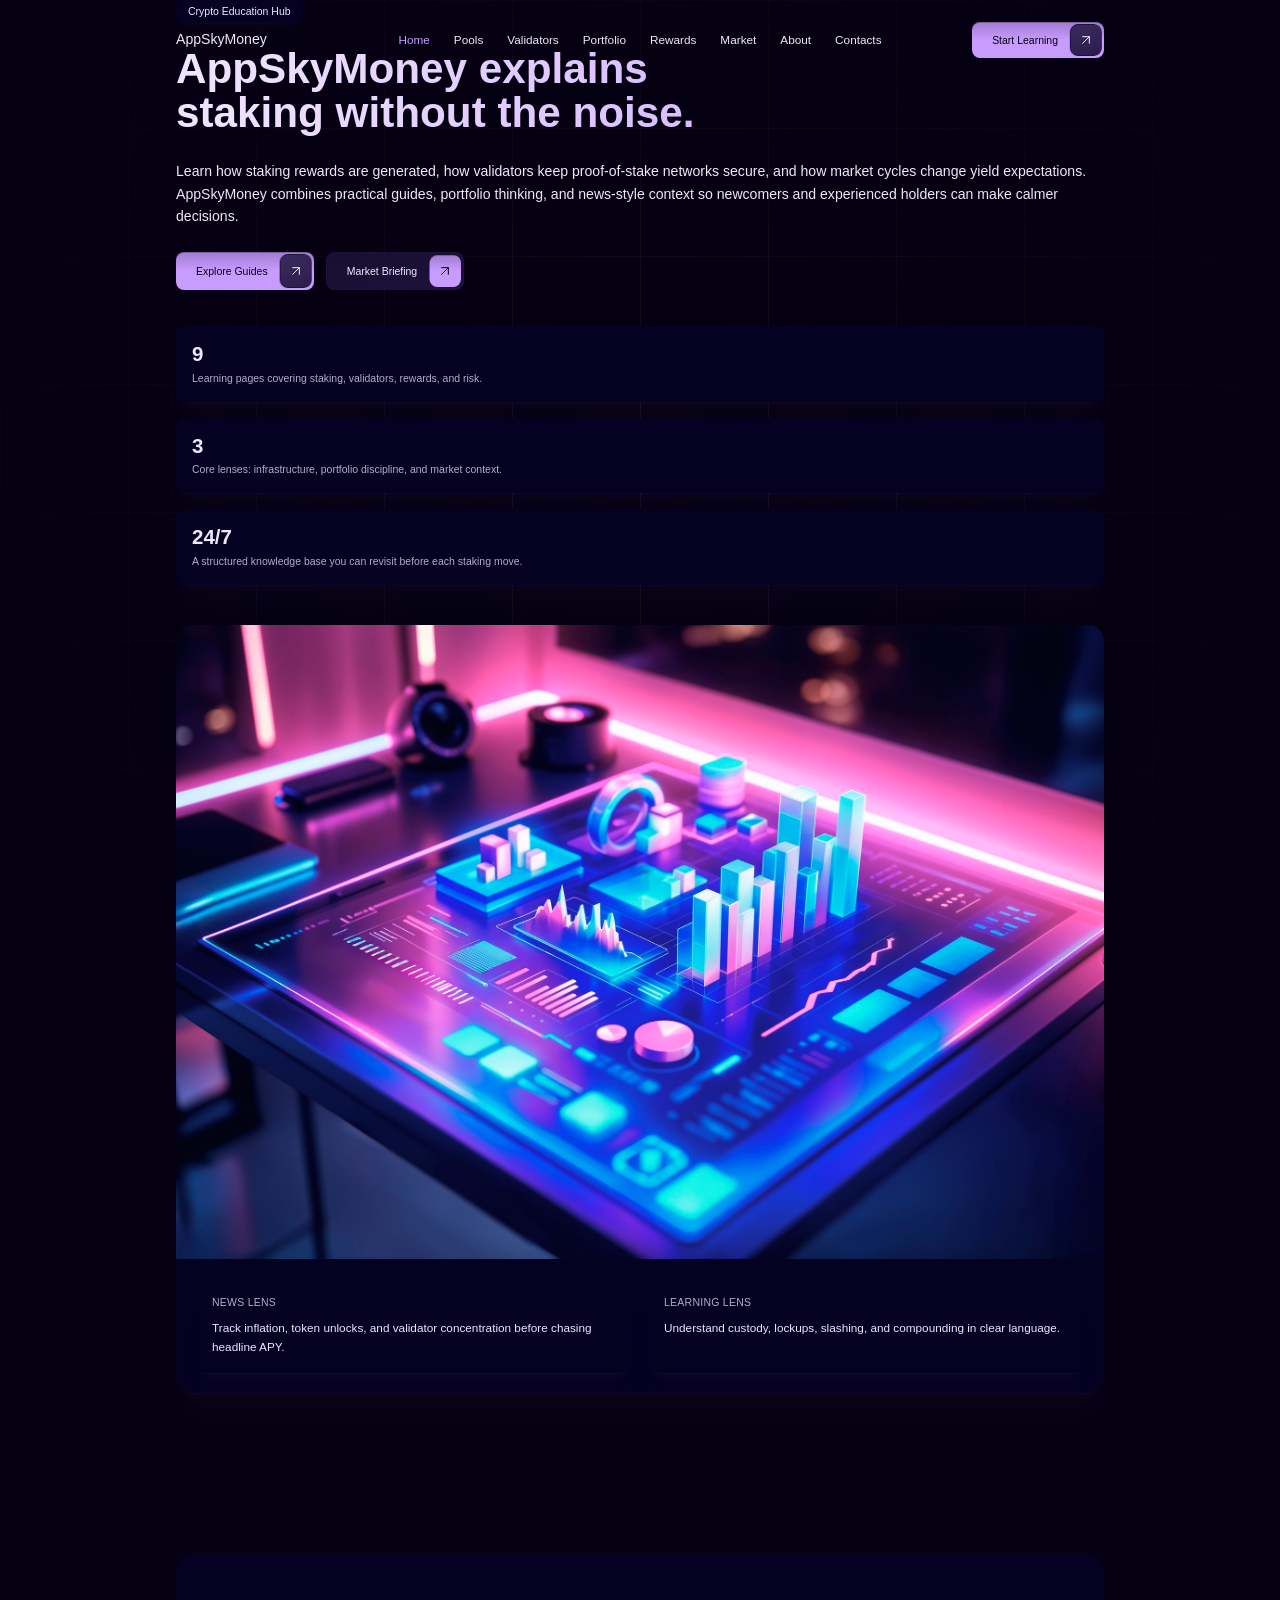
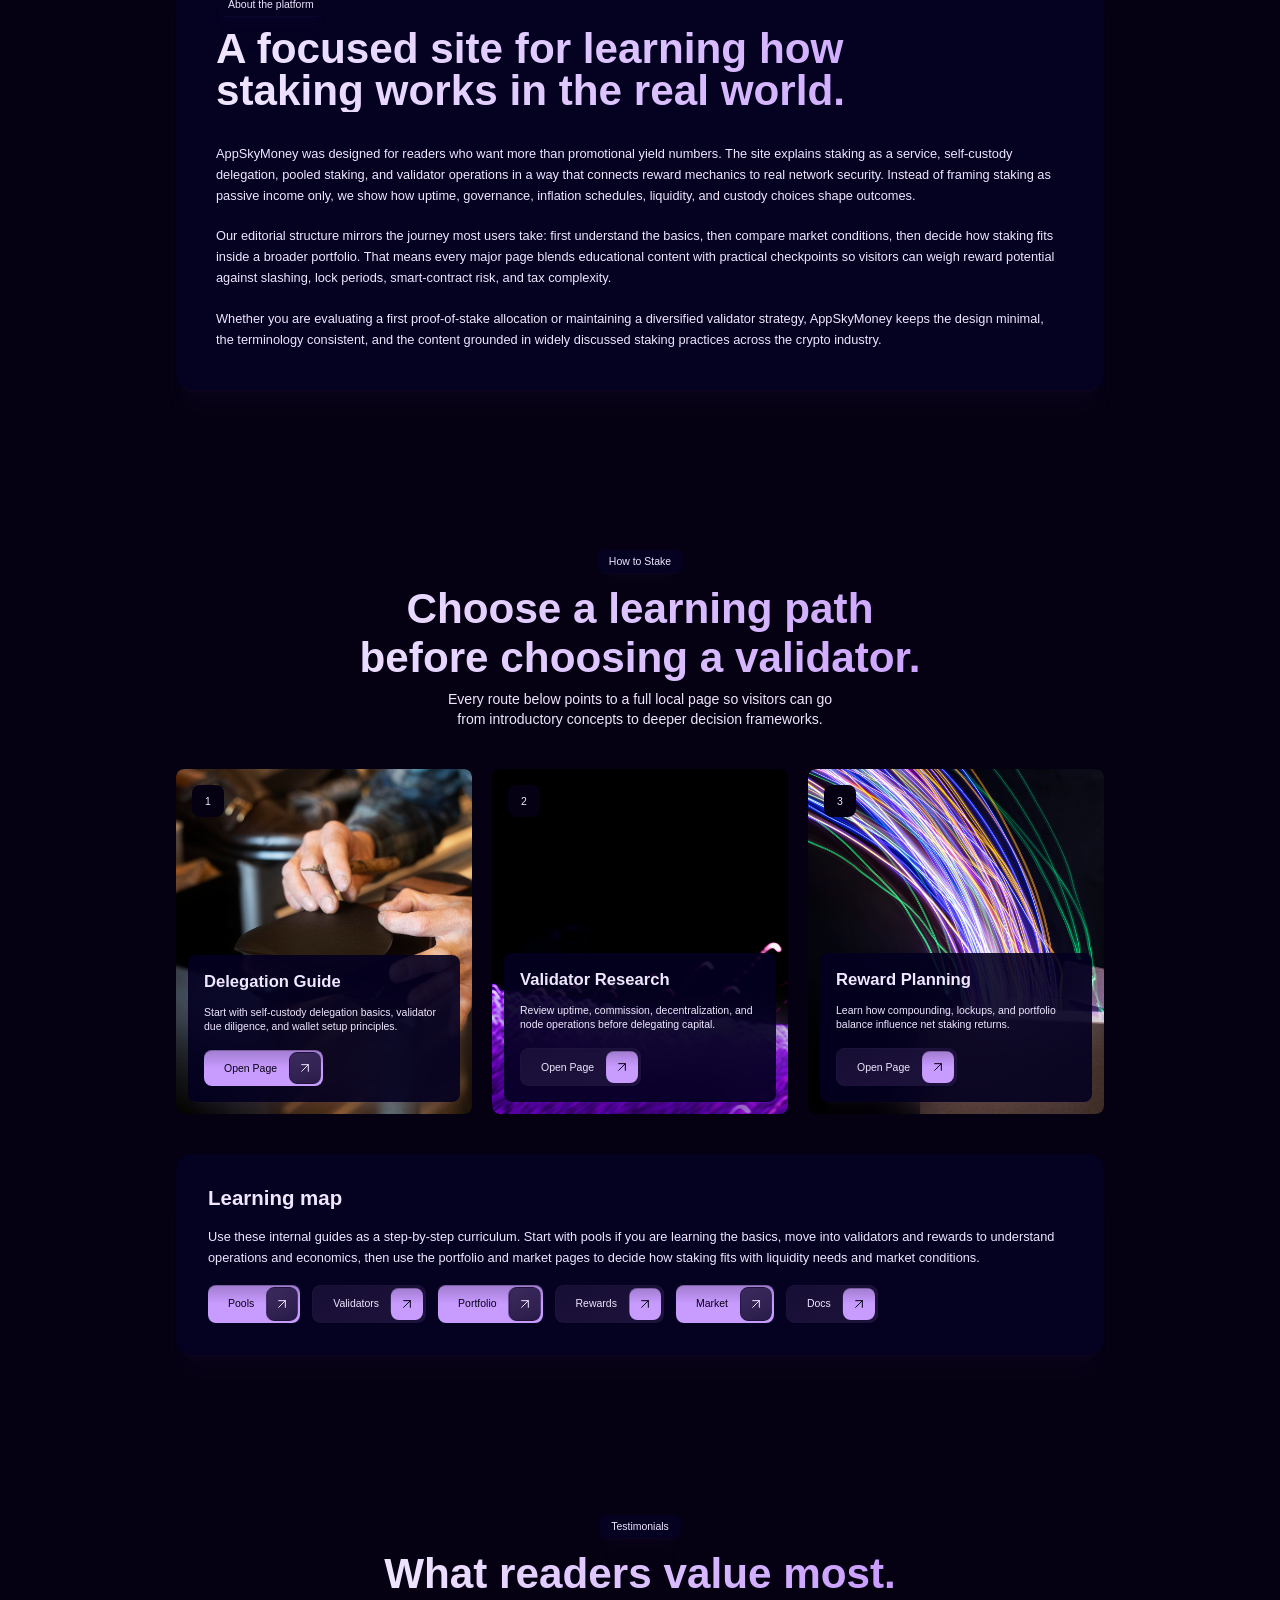
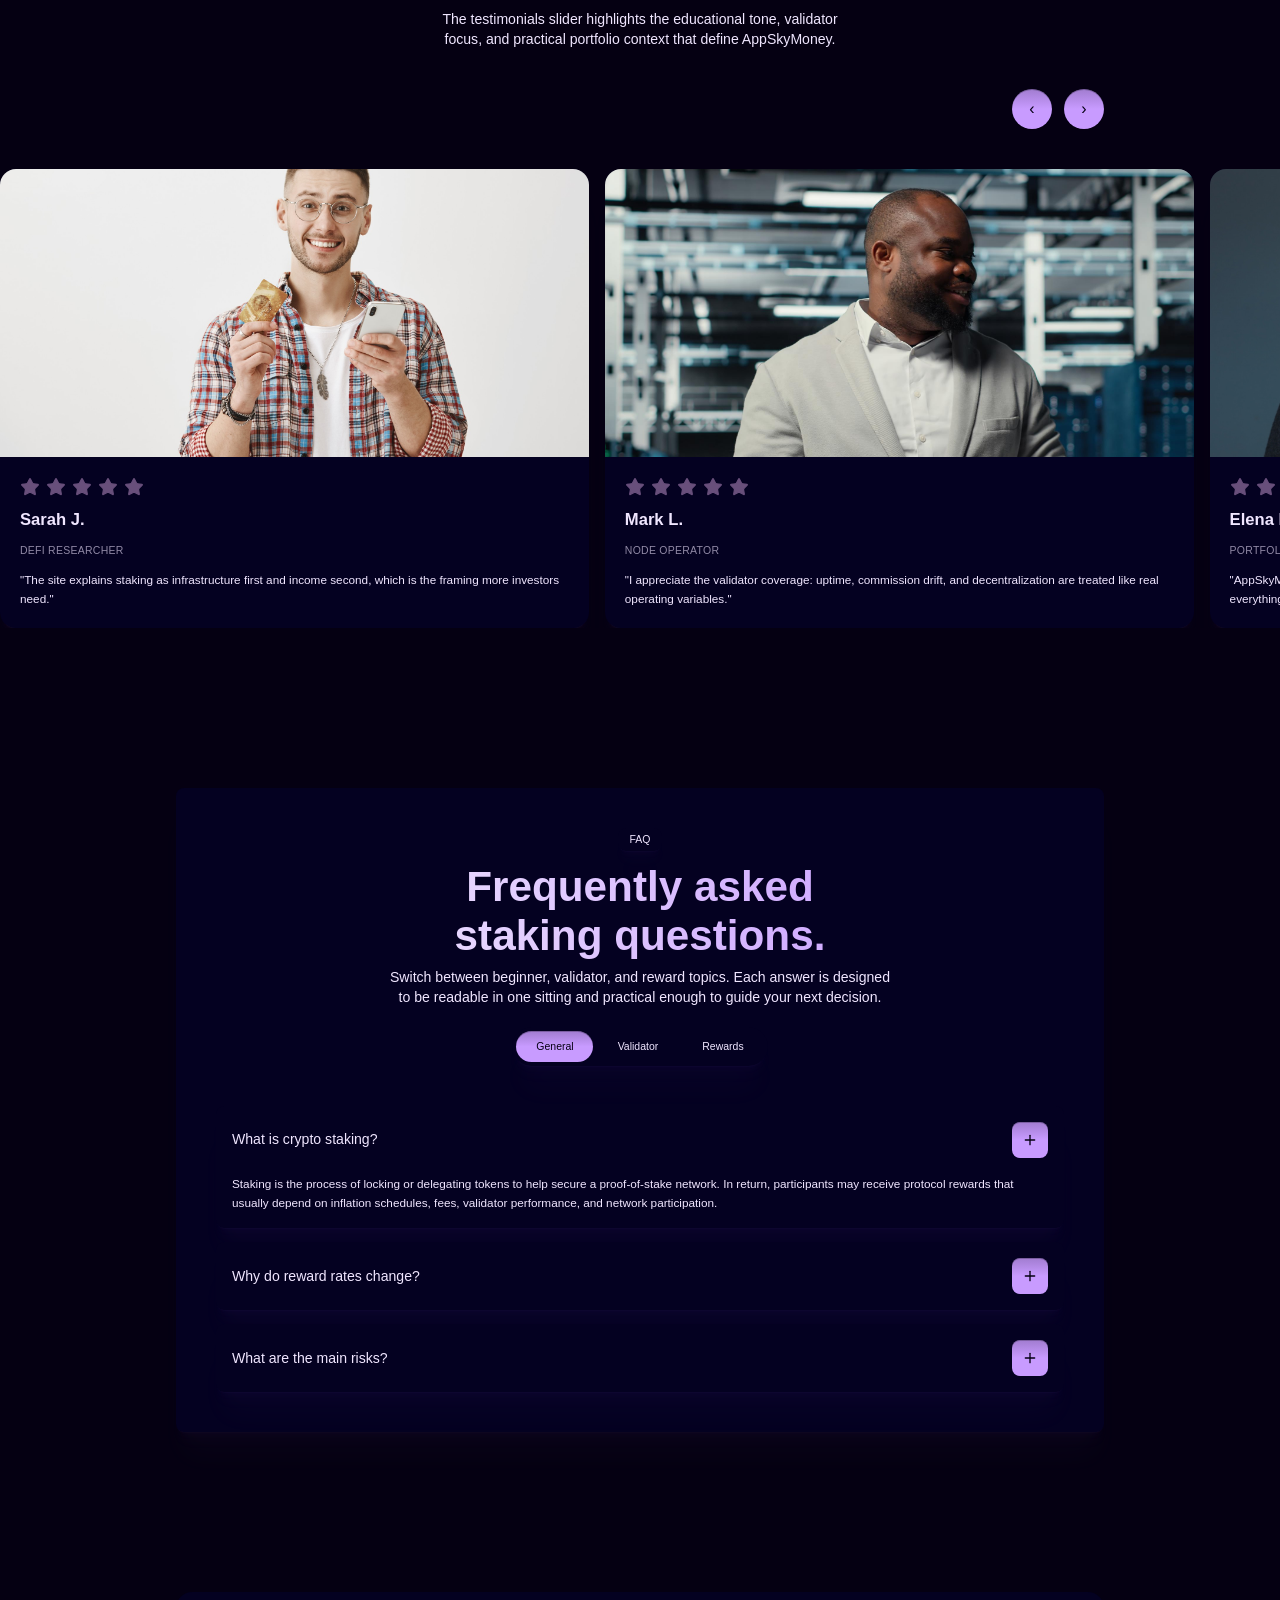
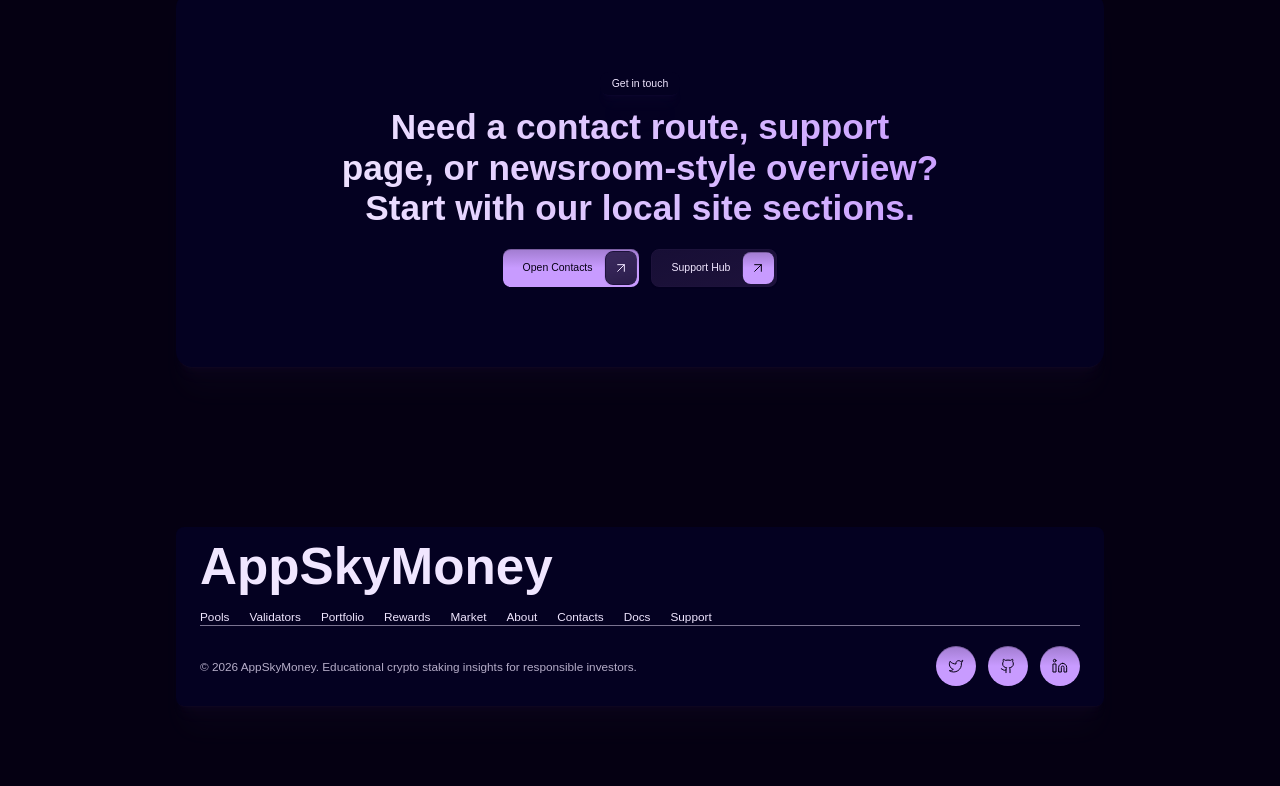
==== commit de943491: "Externalize shared styles for site pages" ====
--- a/stake4/index.html
+++ b/stake4/index.html
@@ -1,5421 +1,13 @@
-<!DOCTYPE html><html lang="en" data-scrapbook-source="https://3003-iqkqwtskluw5urhve0crh.sandbox.webild.io/" data-scrapbook-create="20260731142524729"><head>
-    
+<!DOCTYPE html>
+<html lang="en">
+<head>
+<meta charset="utf-8"/>
+<link href="css2.css" rel="stylesheet"/>
+<meta content="width=device-width, initial-scale=1.0" name="viewport"/>
+<title>AppSkyMoney | Crypto Staking Education</title>
 
-    
-
-    <meta charset="UTF-8">
-    
-    
-    <link href="css2.css" rel="stylesheet">
-    
-    <meta name="viewport" content="width=device-width, initial-scale=1.0">
-    <title>Webild Components</title>
-  <style type="text/css" data-vite-dev-id="/home/user/projects/451f9222-1812-43e2-9959-f826d8c34e67/src/index.css">@import url("css2-1.css");
-@layer properties;
-@layer theme, base, components, utilities;
-@layer theme {
-  :root, :host { --font-serif: ui-serif, Georgia, Cambria, "Times New Roman", Times, serif; --color-red-50: oklch(97.1% 0.013 17.38); --color-red-300: oklch(80.8% 0.114 19.571); --color-red-400: oklch(70.4% 0.191 22.216); --color-red-500: oklch(63.7% 0.237 25.331); --color-red-600: oklch(57.7% 0.245 27.325); --color-amber-500: oklch(76.9% 0.188 70.08); --color-amber-600: oklch(66.6% 0.179 58.318); --color-green-500: oklch(72.3% 0.219 149.579); --color-black: #000; --color-white: #fff; --spacing: 0.25rem; --container-xs: 20rem; --container-sm: 24rem; --container-md: 28rem; --container-lg: 32rem; --container-xl: 36rem; --container-4xl: 56rem; --container-7xl: 80rem; --text-xs: var(--text-xs); --text-xs--line-height: calc(1 / 0.75); --text-sm: var(--text-sm); --text-sm--line-height: calc(1.25 / 0.875); --text-base: var(--text-base); --text-base--line-height: calc(1.5 / 1); --text-lg: var(--text-lg); --text-lg--line-height: calc(1.75 / 1.125); --text-xl: var(--text-xl); --text-xl--line-height: calc(1.75 / 1.25); --text-2xl: var(--text-2xl); --text-2xl--line-height: calc(2 / 1.5); --text-3xl: var(--text-3xl); --text-3xl--line-height: calc(2.25 / 1.875); --text-4xl: var(--text-4xl); --text-4xl--line-height: calc(2.5 / 2.25); --text-5xl: var(--text-5xl); --text-5xl--line-height: 1; --text-6xl: var(--text-6xl); --text-6xl--line-height: 1; --text-7xl: var(--text-7xl); --text-7xl--line-height: 1; --text-8xl: var(--text-8xl); --text-8xl--line-height: 1; --text-9xl: var(--text-9xl); --text-9xl--line-height: 1; --font-weight-normal: 400; --font-weight-medium: 500; --font-weight-semibold: 600; --font-weight-bold: 700; --tracking-tight: -0.025em; --tracking-wide: 0.025em; --tracking-widest: 0.1em; --leading-tight: 1.25; --leading-snug: 1.375; --leading-normal: 1.5; --leading-relaxed: 1.625; --radius-xl: 0.75rem; --radius-2xl: 1rem; --radius-3xl: 1.5rem; --radius-4xl: 2rem; --drop-shadow-lg: 0 4px 4px rgb(0 0 0 / 0.15); --drop-shadow-2xl: 0 25px 25px rgb(0 0 0 / 0.15); --ease-out: cubic-bezier(0, 0, 0.2, 1); --ease-in-out: cubic-bezier(0.4, 0, 0.2, 1); --animate-spin: spin 1s linear infinite; --animate-pulse: pulse 2s cubic-bezier(0.4, 0, 0.6, 1) infinite; --blur-xs: 4px; --blur-sm: 8px; --blur-md: 12px; --blur-lg: 16px; --blur-xl: 24px; --blur-3xl: 64px; --perspective-distant: 1200px; --aspect-video: 16 / 9; --default-transition-duration: 150ms; --default-transition-timing-function: cubic-bezier(0.4, 0, 0.2, 1); --default-font-family: 'Inter Tight', sans-serif; --default-mono-font-family: monospace; --radius: var(--radius); --color-background: var(--background); --color-card: var(--card); --color-foreground: var(--foreground); --color-primary-cta: var(--primary-cta); --color-primary-cta-text: var(--primary-cta-text); --color-secondary-cta: var(--secondary-cta); --color-accent: var(--accent); --color-background-accent: var(--background-accent); --width-content-width: var(--width-content-width); --width-carousel-padding: var(--width-carousel-padding); --width-carousel-padding-controls: var(--width-carousel-padding-controls); --width-carousel-item-2: var(--width-carousel-item-2); --width-carousel-item-3: var(--width-carousel-item-3); --width-carousel-item-4: var(--width-carousel-item-4); --text-2xs: var(--text-2xs); }
-}
-@layer base {
-  *, ::after, ::before, ::backdrop, ::file-selector-button { box-sizing: border-box; margin: 0px; padding: 0px; border: 0px solid; }
-  html, :host { line-height: 1.5; tab-size: 4; font-family: var(--default-font-family, ui-sans-serif, system-ui, sans-serif, "Apple Color Emoji", "Segoe UI Emoji", "Segoe UI Symbol", "Noto Color Emoji"); font-feature-settings: var(--default-font-feature-settings, normal); font-variation-settings: var(--default-font-variation-settings, normal); }
-  hr { height: 0px; color: inherit; border-top-width: 1px; }
-  abbr:where([title]) { text-decoration: underline dotted; }
-  h1, h2, h3, h4, h5, h6 { font-size: inherit; font-weight: inherit; }
-  a { color: inherit; text-decoration: inherit; }
-  b, strong { font-weight: bolder; }
-  code, kbd, samp, pre { font-family: var(--default-mono-font-family, ui-monospace, SFMono-Regular, Menlo, Monaco, Consolas, "Liberation Mono", "Courier New", monospace); font-feature-settings: var(--default-mono-font-feature-settings, normal); font-variation-settings: var(--default-mono-font-variation-settings, normal); font-size: 1em; }
-  small { font-size: 80%; }
-  sub, sup { font-size: 75%; line-height: 0; position: relative; vertical-align: baseline; }
-  sub { bottom: -0.25em; }
-  sup { top: -0.5em; }
-  table { text-indent: 0px; border-color: inherit; border-collapse: collapse; }
-  :focus-visible { outline: auto; }
-  progress { vertical-align: baseline; }
-  summary { display: list-item; }
-  ol, ul, menu { list-style: none; }
-  img, svg, video, canvas, audio, iframe, embed, object { display: block; vertical-align: middle; }
-  img, video { max-width: 100%; height: auto; }
-  button, input, select, optgroup, textarea, ::file-selector-button { font: inherit; letter-spacing: inherit; color: inherit; border-radius: 0px; background-color: transparent; opacity: 1; }
-  :where(select:is([multiple], [size])) optgroup { font-weight: bolder; }
-  :where(select:is([multiple], [size])) optgroup option { padding-inline-start: 20px; }
-  ::file-selector-button { margin-inline-end: 4px; }
-  ::placeholder { opacity: 1; }
-  @supports (not (-webkit-appearance: -apple-pay-button)) or (contain-intrinsic-size: 1px) {
-  ::placeholder {
-  color: currentcolor;
-  @supports (color: color-mix(in lab, red, red)) {
-  color: color-mix(in oklab, currentcolor, transparent);
-}
-}
-}
-  textarea { resize: vertical; }
-  ::-webkit-search-decoration { appearance: none; }
-  ::-webkit-date-and-time-value { min-height: 1lh; text-align: inherit; }
-  ::-webkit-datetime-edit { display: inline-flex; }
-  ::-webkit-datetime-edit-fields-wrapper { padding: 0px; }
-  ::-webkit-datetime-edit, ::-webkit-datetime-edit-year-field, ::-webkit-datetime-edit-month-field, ::-webkit-datetime-edit-day-field, ::-webkit-datetime-edit-hour-field, ::-webkit-datetime-edit-minute-field, ::-webkit-datetime-edit-second-field, ::-webkit-datetime-edit-millisecond-field, ::-webkit-datetime-edit-meridiem-field { padding-block: 0px; }
-  ::-webkit-calendar-picker-indicator { line-height: 1; }
-  :user-invalid { box-shadow: none; }
-  button, input:where([type="button"], [type="reset"], [type="submit"]), ::file-selector-button { appearance: button; }
-  ::-webkit-inner-spin-button, ::-webkit-outer-spin-button { height: auto; }
-  [hidden]:where(:not([hidden="until-found"])) { display: none !important; }
-}
-@layer utilities {
-  .\@container\/field-group { container: field-group / inline-size; }
-  .pointer-events-auto { pointer-events: auto; }
-  .pointer-events-none { pointer-events: none; }
-  .invisible { visibility: hidden; }
-  .visible { visibility: visible; }
-  .sr-only { position: absolute; width: 1px; height: 1px; padding: 0px; margin: -1px; overflow: hidden; clip-path: inset(50%); white-space: nowrap; border-width: 0px; }
-  .absolute { position: absolute; }
-  .fixed { position: fixed; }
-  .relative { position: relative; }
-  .static { position: static; }
-  .sticky { position: sticky; }
-  .inset-0 { inset: calc(var(--spacing) * 0); }
-  .inset-0\.5 { inset: calc(var(--spacing) * 0.5); }
-  .inset-px { inset: 1px; }
-  .-inset-x-px { inset-inline: -1px; }
-  .inset-x-0 { inset-inline: calc(var(--spacing) * 0); }
-  .inset-x-1 { inset-inline: calc(var(--spacing) * 1); }
-  .inset-x-2 { inset-inline: calc(var(--spacing) * 2); }
-  .inset-x-3 { inset-inline: calc(var(--spacing) * 3); }
-  .inset-x-4 { inset-inline: calc(var(--spacing) * 4); }
-  .inset-x-5 { inset-inline: calc(var(--spacing) * 5); }
-  .inset-x-6 { inset-inline: calc(var(--spacing) * 6); }
-  .inset-y-0 { inset-block: calc(var(--spacing) * 0); }
-  .inset-y-1 { inset-block: calc(var(--spacing) * 1); }
-  .start { inset-inline-start: var(--spacing); }
-  .end { inset-inline-end: var(--spacing); }
-  .-top-2 { top: calc(var(--spacing) * -2); }
-  .-top-3 { top: calc(var(--spacing) * -3); }
-  .-top-7 { top: calc(var(--spacing) * -7); }
-  .-top-12 { top: calc(var(--spacing) * -12); }
-  .-top-\[15\%\] { top: calc(-15%); }
-  .-top-\[252px\] { top: calc(-252px); }
-  .-top-\[352px\] { top: calc(-352px); }
-  .-top-\[400px\] { top: calc(-400px); }
-  .-top-\[571px\] { top: calc(-571px); }
-  .top-0 { top: calc(var(--spacing) * 0); }
-  .top-1 { top: calc(var(--spacing) * 1); }
-  .top-1\.5 { top: calc(var(--spacing) * 1.5); }
-  .top-1\/2 { top: calc(50%); }
-  .top-2 { top: calc(var(--spacing) * 2); }
-  .top-3 { top: calc(var(--spacing) * 3); }
-  .top-3\.5 { top: calc(var(--spacing) * 3.5); }
-  .top-4 { top: calc(var(--spacing) * 4); }
-  .top-5 { top: calc(var(--spacing) * 5); }
-  .top-8 { top: calc(var(--spacing) * 8); }
-  .top-15\/100 { top: calc(15%); }
-  .top-\[-20vh\] { top: -20vh; }
-  .top-\[-30vh\] { top: -30vh; }
-  .top-\[1px\] { top: 1px; }
-  .top-\[5\%\] { top: 5%; }
-  .top-\[25vw\] { top: 25vw; }
-  .top-\[28\%\] { top: 28%; }
-  .top-\[40\%\] { top: 40%; }
-  .top-\[50\%\] { top: 50%; }
-  .top-\[60\%\] { top: 60%; }
-  .top-full { top: 100%; }
-  .-right-2 { right: calc(var(--spacing) * -2); }
-  .-right-3 { right: calc(var(--spacing) * -3); }
-  .-right-12 { right: calc(var(--spacing) * -12); }
-  .-right-\[33vw\] { right: calc(-33vw); }
-  .-right-\[36vw\] { right: calc(-36vw); }
-  .right-0 { right: calc(var(--spacing) * 0); }
-  .right-1 { right: calc(var(--spacing) * 1); }
-  .right-2 { right: calc(var(--spacing) * 2); }
-  .right-3 { right: calc(var(--spacing) * 3); }
-  .right-4 { right: calc(var(--spacing) * 4); }
-  .right-5 { right: calc(var(--spacing) * 5); }
-  .right-6 { right: calc(var(--spacing) * 6); }
-  .right-\[2\.5vw\] { right: 2.5vw; }
-  .right-\[5\%\] { right: 5%; }
-  .right-\[calc\(\(100vw-var\(--width-content-width\)\)\/2\)\] { right: calc((100vw - var(--width-content-width)) / 2); }
-  .right-full { right: 100%; }
-  .-bottom-2 { bottom: calc(var(--spacing) * -2); }
-  .-bottom-3 { bottom: calc(var(--spacing) * -3); }
-  .-bottom-12 { bottom: calc(var(--spacing) * -12); }
-  .-bottom-\[9vh\] { bottom: calc(-9vh); }
-  .-bottom-\[46px\] { bottom: calc(-46px); }
-  .-bottom-\[61vh\] { bottom: calc(-61vh); }
-  .-bottom-\[62vh\] { bottom: calc(-62vh); }
-  .-bottom-\[920px\] { bottom: calc(-920px); }
-  .-bottom-px { bottom: -1px; }
-  .bottom-0 { bottom: calc(var(--spacing) * 0); }
-  .bottom-1 { bottom: calc(var(--spacing) * 1); }
-  .bottom-2 { bottom: calc(var(--spacing) * 2); }
-  .bottom-3 { bottom: calc(var(--spacing) * 3); }
-  .bottom-4 { bottom: calc(var(--spacing) * 4); }
-  .bottom-5 { bottom: calc(var(--spacing) * 5); }
-  .bottom-6 { bottom: calc(var(--spacing) * 6); }
-  .bottom-\[-40vh\] { bottom: -40vh; }
-  .bottom-\[5\%\] { bottom: 5%; }
-  .bottom-\[25vh\] { bottom: 25vh; }
-  .bottom-\[calc\(var\(--spacing-4\)\+var\(--spacing-4\)\)\] { bottom: calc(var(--spacing-4) + var(--spacing-4)); }
-  .bottom-full { bottom: 100%; }
-  .-left-2 { left: calc(var(--spacing) * -2); }
-  .-left-3 { left: calc(var(--spacing) * -3); }
-  .-left-7 { left: calc(var(--spacing) * -7); }
-  .-left-12 { left: calc(var(--spacing) * -12); }
-  .-left-\[15\%\] { left: calc(-15%); }
-  .-left-\[33vw\] { left: calc(-33vw); }
-  .-left-\[36vw\] { left: calc(-36vw); }
-  .-left-\[373px\] { left: calc(-373px); }
-  .-left-full { left: -100%; }
-  .left-0 { left: calc(var(--spacing) * 0); }
-  .left-1 { left: calc(var(--spacing) * 1); }
-  .left-1\/2 { left: calc(50%); }
-  .left-2 { left: calc(var(--spacing) * 2); }
-  .left-3 { left: calc(var(--spacing) * 3); }
-  .left-4 { left: calc(var(--spacing) * 4); }
-  .left-5 { left: calc(var(--spacing) * 5); }
-  .left-6 { left: calc(var(--spacing) * 6); }
-  .left-\[2vw\] { left: 2vw; }
-  .left-\[5\%\] { left: 5%; }
-  .left-\[50\%\] { left: 50%; }
-  .left-\[calc\(\(100vw-var\(--width-content-width\)\)\/2\)\] { left: calc((100vw - var(--width-content-width)) / 2); }
-  .left-\[calc\(50\%-7\.5px\)\] { left: calc(50% - 7.5px); }
-  .left-\[calc\(50\%-10px\)\] { left: calc(50% - 10px); }
-  .left-\[calc\(50\%-17\.5px\)\] { left: calc(50% - 17.5px); }
-  .left-\[calc\(50\%-20px\)\] { left: calc(50% - 20px); }
-  .left-\[calc\(50\%-432\.5px\)\] { left: calc(50% - 432.5px); }
-  .left-\[calc\(50\%-599px\)\] { left: calc(50% - 599px); }
-  .left-\[calc\(var\(--vw-1\)\*2\)\] { left: calc(var(--vw-1) * 2); }
-  .left-full { left: 100%; }
-  .isolate { isolation: isolate; }
-  .-z-10 { z-index: calc(-10); }
-  .z-0 { z-index: 0; }
-  .z-1 { z-index: 1; }
-  .z-2 { z-index: 2; }
-  .z-10 { z-index: 10; }
-  .z-20 { z-index: 20; }
-  .z-30 { z-index: 30; }
-  .z-40 { z-index: 40; }
-  .z-50 { z-index: 50; }
-  .z-100 { z-index: 100; }
-  .z-110 { z-index: 110; }
-  .z-999 { z-index: 999; }
-  .z-1000 { z-index: 1000; }
-  .z-1001 { z-index: 1001; }
-  .z-99999 { z-index: 99999; }
-  .z-\[1\] { z-index: 1; }
-  .z-\[100\] { z-index: 100; }
-  .z-\[99999\] { z-index: 99999; }
-  .order-1 { order: 1; }
-  .order-2 { order: 2; }
-  .order-first { order: -9999; }
-  .order-last { order: 9999; }
-  .col-span-1 { grid-column: span 1 / span 1; }
-  .col-start-1 { grid-column-start: 1; }
-  .row-start-1 { grid-row-start: 1; }
-  .container {
-  width: 100%;
-  @media (width >= 40rem) {
-  max-width: 40rem;
-}
-  @media (width >= 48rem) {
-  max-width: 48rem;
-}
-  @media (width >= 64rem) {
-  max-width: 64rem;
-}
-  @media (width >= 80rem) {
-  max-width: 80rem;
-}
-  @media (width >= 96rem) {
-  max-width: 96rem;
-}
-}
-  .\!m-0 { margin: calc(var(--spacing) * 0)  !important; }
-  .m-0 { margin: calc(var(--spacing) * 0); }
-  .m-1 { margin: calc(var(--spacing) * 1); }
-  .m-8 { margin: calc(var(--spacing) * 8); }
-  .m-9 { margin: calc(var(--spacing) * 9); }
-  .m-10 { margin: calc(var(--spacing) * 10); }
-  .m-12 { margin: calc(var(--spacing) * 12); }
-  .m-16 { margin: calc(var(--spacing) * 16); }
-  .-mx-1 { margin-inline: calc(var(--spacing) * -1); }
-  .-mx-\[4\%\] { margin-inline: calc(-4%); }
-  .mx-1 { margin-inline: calc(var(--spacing) * 1); }
-  .mx-2 { margin-inline: calc(var(--spacing) * 2); }
-  .mx-3 { margin-inline: calc(var(--spacing) * 3); }
-  .mx-3\.5 { margin-inline: calc(var(--spacing) * 3.5); }
-  .mx-\[0\.25em\] { margin-inline: 0.25em; }
-  .mx-auto { margin-inline: auto; }
-  .-my-2 { margin-block: calc(var(--spacing) * -2); }
-  .my-0 { margin-block: calc(var(--spacing) * 0); }
-  .my-0\.5 { margin-block: calc(var(--spacing) * 0.5); }
-  .my-1 { margin-block: calc(var(--spacing) * 1); }
-  .my-4 { margin-block: calc(var(--spacing) * 4); }
-  .my-5 { margin-block: calc(var(--spacing) * 5); }
-  .my-8 { margin-block: calc(var(--spacing) * 8); }
-  .my-20 { margin-block: calc(var(--spacing) * 20); }
-  .-mt-1 { margin-top: calc(var(--spacing) * -1); }
-  .-mt-4 { margin-top: calc(var(--spacing) * -4); }
-  .-mt-5 { margin-top: calc(var(--spacing) * -5); }
-  .mt-0\.5 { margin-top: calc(var(--spacing) * 0.5); }
-  .mt-0\.75 { margin-top: calc(var(--spacing) * 0.75); }
-  .mt-1 { margin-top: calc(var(--spacing) * 1); }
-  .mt-1\.5 { margin-top: calc(var(--spacing) * 1.5); }
-  .mt-2 { margin-top: calc(var(--spacing) * 2); }
-  .mt-3 { margin-top: calc(var(--spacing) * 3); }
-  .mt-4 { margin-top: calc(var(--spacing) * 4); }
-  .mt-5 { margin-top: calc(var(--spacing) * 5); }
-  .mt-6 { margin-top: calc(var(--spacing) * 6); }
-  .mt-8 { margin-top: calc(var(--spacing) * 8); }
-  .mt-12 { margin-top: calc(var(--spacing) * 12); }
-  .mt-20 { margin-top: calc(var(--spacing) * 20); }
-  .mt-24 { margin-top: calc(var(--spacing) * 24); }
-  .mt-\[-0\.25em\] { margin-top: -0.25em; }
-  .mt-auto { margin-top: auto; }
-  .mr-1 { margin-right: calc(var(--spacing) * 1); }
-  .mr-2 { margin-right: calc(var(--spacing) * 2); }
-  .mr-3 { margin-right: calc(var(--spacing) * 3); }
-  .mr-5 { margin-right: calc(var(--spacing) * 5); }
-  .-mb-\[0\.1em\] { margin-bottom: calc(-0.1em); }
-  .mb-0\.5 { margin-bottom: calc(var(--spacing) * 0.5); }
-  .mb-1 { margin-bottom: calc(var(--spacing) * 1); }
-  .mb-2 { margin-bottom: calc(var(--spacing) * 2); }
-  .mb-3 { margin-bottom: calc(var(--spacing) * 3); }
-  .mb-4 { margin-bottom: calc(var(--spacing) * 4); }
-  .mb-5 { margin-bottom: calc(var(--spacing) * 5); }
-  .mb-6 { margin-bottom: calc(var(--spacing) * 6); }
-  .mb-8 { margin-bottom: calc(var(--spacing) * 8); }
-  .mb-10 { margin-bottom: calc(var(--spacing) * 10); }
-  .mb-20 { margin-bottom: calc(var(--spacing) * 20); }
-  .-ml-3 { margin-left: calc(var(--spacing) * -3); }
-  .-ml-4 { margin-left: calc(var(--spacing) * -4); }
-  .-ml-5 { margin-left: calc(var(--spacing) * -5); }
-  .-ml-15 { margin-left: calc(var(--spacing) * -15); }
-  .ml-1 { margin-left: calc(var(--spacing) * 1); }
-  .ml-2 { margin-left: calc(var(--spacing) * 2); }
-  .ml-4 { margin-left: calc(var(--spacing) * 4); }
-  .ml-auto { margin-left: auto; }
-  .line-clamp-2 { overflow: hidden; display: -webkit-box; -moz-box-orient: vertical; -webkit-line-clamp: 2; }
-  .line-clamp-3 { overflow: hidden; display: -webkit-box; -moz-box-orient: vertical; -webkit-line-clamp: 3; }
-  .block { display: block; }
-  .flex { display: flex; }
-  .grid { display: grid; }
-  .hidden { display: none; }
-  .inline { display: inline; }
-  .inline-block { display: inline-block; }
-  .inline-flex { display: inline-flex; }
-  .table { display: table; }
-  .aspect-2\/1 { aspect-ratio: 2 / 1; }
-  .aspect-3\/2 { aspect-ratio: 3 / 2; }
-  .aspect-3\/4 { aspect-ratio: 3 / 4; }
-  .aspect-4\/3 { aspect-ratio: 4 / 3; }
-  .aspect-4\/5 { aspect-ratio: 4 / 5; }
-  .aspect-5\/6 { aspect-ratio: 5 / 6; }
-  .aspect-6\/7 { aspect-ratio: 6 / 7; }
-  .aspect-9\/16 { aspect-ratio: 9 / 16; }
-  .aspect-square { aspect-ratio: 1 / 1; }
-  .aspect-video { aspect-ratio: var(--aspect-video); }
-  .size-1\/2 { width: calc(50%); height: calc(50%); }
-  .size-2 { width: calc(var(--spacing) * 2); height: calc(var(--spacing) * 2); }
-  .size-2\.5 { width: calc(var(--spacing) * 2.5); height: calc(var(--spacing) * 2.5); }
-  .size-3 { width: calc(var(--spacing) * 3); height: calc(var(--spacing) * 3); }
-  .size-3\.5 { width: calc(var(--spacing) * 3.5); height: calc(var(--spacing) * 3.5); }
-  .size-4 { width: calc(var(--spacing) * 4); height: calc(var(--spacing) * 4); }
-  .size-4\/10 { width: calc(40%); height: calc(40%); }
-  .size-5 { width: calc(var(--spacing) * 5); height: calc(var(--spacing) * 5); }
-  .size-6 { width: calc(var(--spacing) * 6); height: calc(var(--spacing) * 6); }
-  .size-7 { width: calc(var(--spacing) * 7); height: calc(var(--spacing) * 7); }
-  .size-8 { width: calc(var(--spacing) * 8); height: calc(var(--spacing) * 8); }
-  .size-9 { width: calc(var(--spacing) * 9); height: calc(var(--spacing) * 9); }
-  .size-10 { width: calc(var(--spacing) * 10); height: calc(var(--spacing) * 10); }
-  .size-12 { width: calc(var(--spacing) * 12); height: calc(var(--spacing) * 12); }
-  .size-14 { width: calc(var(--spacing) * 14); height: calc(var(--spacing) * 14); }
-  .size-16 { width: calc(var(--spacing) * 16); height: calc(var(--spacing) * 16); }
-  .size-18 { width: calc(var(--spacing) * 18); height: calc(var(--spacing) * 18); }
-  .size-20 { width: calc(var(--spacing) * 20); height: calc(var(--spacing) * 20); }
-  .size-22 { width: calc(var(--spacing) * 22); height: calc(var(--spacing) * 22); }
-  .size-24 { width: calc(var(--spacing) * 24); height: calc(var(--spacing) * 24); }
-  .size-40 { width: calc(var(--spacing) * 40); height: calc(var(--spacing) * 40); }
-  .size-60 { width: calc(var(--spacing) * 60); height: calc(var(--spacing) * 60); }
-  .size-80 { width: calc(var(--spacing) * 80); height: calc(var(--spacing) * 80); }
-  .size-100 { width: calc(var(--spacing) * 100); height: calc(var(--spacing) * 100); }
-  .size-\[--cell-size\] { }
-  .size-\[1em\] { width: 1em; height: 1em; }
-  .size-full { width: 100%; height: 100%; }
-  .h-\(--text-7xl\) { height: var(--text-7xl); }
-  .h-\(--text-base\) { height: var(--text-base); }
-  .h-\(--text-sm\) { height: var(--text-sm); }
-  .h-\(--text-xl\) { height: var(--text-xl); }
-  .h-0\.5 { height: calc(var(--spacing) * 0.5); }
-  .h-1 { height: calc(var(--spacing) * 1); }
-  .h-1\.5 { height: calc(var(--spacing) * 1.5); }
-  .h-1\/2 { height: calc(50%); }
-  .h-1\/3 { height: calc(33.3333%); }
-  .h-2 { height: calc(var(--spacing) * 2); }
-  .h-2\.5 { height: calc(var(--spacing) * 2.5); }
-  .h-2\/5 { height: calc(40%); }
-  .h-3 { height: calc(var(--spacing) * 3); }
-  .h-3\.5 { height: calc(var(--spacing) * 3.5); }
-  .h-4 { height: calc(var(--spacing) * 4); }
-  .h-4\/5 { height: calc(80%); }
-  .h-5 { height: calc(var(--spacing) * 5); }
-  .h-5\/10 { height: calc(50%); }
-  .h-6 { height: calc(var(--spacing) * 6); }
-  .h-7 { height: calc(var(--spacing) * 7); }
-  .h-8 { height: calc(var(--spacing) * 8); }
-  .h-9 { height: calc(var(--spacing) * 9); }
-  .h-10 { height: calc(var(--spacing) * 10); }
-  .h-11 { height: calc(var(--spacing) * 11); }
-  .h-12 { height: calc(var(--spacing) * 12); }
-  .h-13 { height: calc(var(--spacing) * 13); }
-  .h-14 { height: calc(var(--spacing) * 14); }
-  .h-15 { height: calc(var(--spacing) * 15); }
-  .h-20 { height: calc(var(--spacing) * 20); }
-  .h-30 { height: calc(var(--spacing) * 30); }
-  .h-36 { height: calc(var(--spacing) * 36); }
-  .h-48 { height: calc(var(--spacing) * 48); }
-  .h-60 { height: calc(var(--spacing) * 60); }
-  .h-70\/100 { height: calc(70%); }
-  .h-72 { height: calc(var(--spacing) * 72); }
-  .h-80 { height: calc(var(--spacing) * 80); }
-  .h-90 { height: calc(var(--spacing) * 90); }
-  .h-96 { height: calc(var(--spacing) * 96); }
-  .h-100 { height: calc(var(--spacing) * 100); }
-  .h-150 { height: calc(var(--spacing) * 150); }
-  .h-\[--cell-size\] { }
-  .h-\[1em\] { height: 1em; }
-  .h-\[1px\] { height: 1px; }
-  .h-\[12vh\] { height: 12vh; }
-  .h-\[20em\] { height: 20em; }
-  .h-\[50svh\] { height: 50svh; }
-  .h-\[50vh\] { height: 50vh; }
-  .h-\[70vh\] { height: 70vh; }
-  .h-\[90svh\] { height: 90svh; }
-  .h-\[92px\] { height: 92px; }
-  .h-\[105vh\] { height: 105vh; }
-  .h-\[110vh\] { height: 110vh; }
-  .h-\[120\%\] { height: 120%; }
-  .h-\[129vh\] { height: 129vh; }
-  .h-\[130\%\] { height: 130%; }
-  .h-\[140vw\] { height: 140vw; }
-  .h-\[150vh\] { height: 150vh; }
-  .h-\[150vw\] { height: 150vw; }
-  .h-\[179vh\] { height: 179vh; }
-  .h-\[300vh\] { height: 300vh; }
-  .h-\[450px\] { height: 450px; }
-  .h-\[929px\] { height: 929px; }
-  .h-\[calc\(var\(--text-base\)\*1\.25\)\] { height: calc(var(--text-base) * 1.25); }
-  .h-\[var\(--radix-navigation-menu-viewport-height\)\] { height: var(--radix-navigation-menu-viewport-height); }
-  .h-\[var\(--radix-select-trigger-height\)\] { height: var(--radix-select-trigger-height); }
-  .h-auto { height: auto; }
-  .h-fit { height: fit-content; }
-  .h-full { height: 100%; }
-  .h-max { height: max-content; }
-  .h-px { height: 1px; }
-  .h-screen { height: 100vh; }
-  .h-svh { height: 100svh; }
-  .max-h-96 { max-height: calc(var(--spacing) * 96); }
-  .max-h-\[--radix-context-menu-content-available-height\] { }
-  .max-h-\[300px\] { max-height: 300px; }
-  .max-h-\[var\(--radix-dropdown-menu-content-available-height\)\] { max-height: var(--radix-dropdown-menu-content-available-height); }
-  .max-h-screen { max-height: 100vh; }
-  .min-h-0 { min-height: calc(var(--spacing) * 0); }
-  .min-h-8 { min-height: calc(var(--spacing) * 8); }
-  .min-h-9 { min-height: calc(var(--spacing) * 9); }
-  .min-h-10 { min-height: calc(var(--spacing) * 10); }
-  .min-h-24 { min-height: calc(var(--spacing) * 24); }
-  .min-h-60 { min-height: calc(var(--spacing) * 60); }
-  .min-h-70 { min-height: calc(var(--spacing) * 70); }
-  .min-h-80 { min-height: calc(var(--spacing) * 80); }
-  .min-h-100 { min-height: calc(var(--spacing) * 100); }
-  .min-h-\[60px\] { min-height: 60px; }
-  .min-h-\[80px\] { min-height: 80px; }
-  .min-h-svh { min-height: 100svh; }
-  .w-0 { width: calc(var(--spacing) * 0); }
-  .w-0\.5 { width: calc(var(--spacing) * 0.5); }
-  .w-1 { width: calc(var(--spacing) * 1); }
-  .w-1\/2 { width: calc(50%); }
-  .w-1\/3 { width: calc(33.3333%); }
-  .w-2 { width: calc(var(--spacing) * 2); }
-  .w-2\.5 { width: calc(var(--spacing) * 2.5); }
-  .w-2\/5 { width: calc(40%); }
-  .w-3 { width: calc(var(--spacing) * 3); }
-  .w-3\.5 { width: calc(var(--spacing) * 3.5); }
-  .w-3\/4 { width: calc(75%); }
-  .w-3\/5 { width: calc(60%); }
-  .w-4 { width: calc(var(--spacing) * 4); }
-  .w-4\/5 { width: calc(80%); }
-  .w-5 { width: calc(var(--spacing) * 5); }
-  .w-6 { width: calc(var(--spacing) * 6); }
-  .w-6\/10 { width: calc(60%); }
-  .w-7 { width: calc(var(--spacing) * 7); }
-  .w-7xl { width: var(--container-7xl); }
-  .w-8 { width: calc(var(--spacing) * 8); }
-  .w-9 { width: calc(var(--spacing) * 9); }
-  .w-9\/10 { width: calc(90%); }
-  .w-10 { width: calc(var(--spacing) * 10); }
-  .w-11 { width: calc(var(--spacing) * 11); }
-  .w-12 { width: calc(var(--spacing) * 12); }
-  .w-14 { width: calc(var(--spacing) * 14); }
-  .w-20 { width: calc(var(--spacing) * 20); }
-  .w-24 { width: calc(var(--spacing) * 24); }
-  .w-25\/100 { width: calc(25%); }
-  .w-28 { width: calc(var(--spacing) * 28); }
-  .w-48 { width: calc(var(--spacing) * 48); }
-  .w-60 { width: calc(var(--spacing) * 60); }
-  .w-64 { width: calc(var(--spacing) * 64); }
-  .w-65\/100 { width: calc(65%); }
-  .w-72 { width: calc(var(--spacing) * 72); }
-  .w-75\/100 { width: calc(75%); }
-  .w-80 { width: calc(var(--spacing) * 80); }
-  .w-95\/100 { width: calc(95%); }
-  .w-96 { width: calc(var(--spacing) * 96); }
-  .w-100 { width: calc(var(--spacing) * 100); }
-  .w-\[--cell-size\] { }
-  .w-\[--sidebar-width\] { }
-  .w-\[1px\] { width: 1px; }
-  .w-\[9vw\] { width: 9vw; }
-  .w-\[10vw\] { width: 10vw; }
-  .w-\[12\.5vw\] { width: 12.5vw; }
-  .w-\[15em\] { width: 15em; }
-  .w-\[15px\] { width: 15px; }
-  .w-\[15vw\] { width: 15vw; }
-  .w-\[20px\] { width: 20px; }
-  .w-\[23\%\] { width: 23%; }
-  .w-\[35\%\] { width: 35%; }
-  .w-\[35px\] { width: 35px; }
-  .w-\[40px\] { width: 40px; }
-  .w-\[45vw\] { width: 45vw; }
-  .w-\[49vw\] { width: 49vw; }
-  .w-\[50vw\] { width: 50vw; }
-  .w-\[55\%\] { width: 55%; }
-  .w-\[70\%\] { width: 70%; }
-  .w-\[100px\] { width: 100px; }
-  .w-\[120vw\] { width: 120vw; }
-  .w-\[130\%\] { width: 130%; }
-  .w-\[150vw\] { width: 150vw; }
-  .w-\[160px\] { width: 160px; }
-  .w-\[865px\] { width: 865px; }
-  .w-\[1142px\] { width: 1142px; }
-  .w-\[1198px\] { width: 1198px; }
-  .w-auto { width: auto; }
-  .w-carousel-item-3 { width: var(--width-carousel-item-3); }
-  .w-carousel-item-4 { width: var(--width-carousel-item-4); }
-  .w-carousel-padding { width: var(--width-carousel-padding); }
-  .w-carousel-padding-controls { width: var(--width-carousel-padding-controls); }
-  .w-content-width { width: var(--width-content-width); }
-  .w-fit { width: fit-content; }
-  .w-full { width: 100%; }
-  .w-lg { width: var(--container-lg); }
-  .w-max { width: max-content; }
-  .w-md { width: var(--container-md); }
-  .w-px { width: 1px; }
-  .w-screen { width: 100vw; }
-  .w-xs { width: var(--container-xs); }
-  .max-w-3\/4 { max-width: calc(75%); }
-  .max-w-9\/10 { max-width: calc(90%); }
-  .max-w-\[--skeleton-width\] { }
-  .max-w-\[82px\] { max-width: 82px; }
-  .max-w-\[95\%\] { max-width: 95%; }
-  .max-w-\[340px\] { max-width: 340px; }
-  .max-w-\[420px\] { max-width: 420px; }
-  .max-w-full { max-width: 100%; }
-  .max-w-lg { max-width: var(--container-lg); }
-  .max-w-max { max-width: max-content; }
-  .max-w-sm { max-width: var(--container-sm); }
-  .max-w-xl { max-width: var(--container-xl); }
-  .max-w-xs { max-width: var(--container-xs); }
-  .min-w-0 { min-width: calc(var(--spacing) * 0); }
-  .min-w-5 { min-width: calc(var(--spacing) * 5); }
-  .min-w-8 { min-width: calc(var(--spacing) * 8); }
-  .min-w-9 { min-width: calc(var(--spacing) * 9); }
-  .min-w-10 { min-width: calc(var(--spacing) * 10); }
-  .min-w-32 { min-width: calc(var(--spacing) * 32); }
-  .min-w-\[--cell-size\] { }
-  .min-w-\[8rem\] { min-width: 8rem; }
-  .min-w-\[12rem\] { min-width: 12rem; }
-  .min-w-\[30px\] { min-width: 30px; }
-  .min-w-\[var\(--radix-select-trigger-width\)\] { min-width: var(--radix-select-trigger-width); }
-  .flex-1 { flex: 1 1 0%; }
-  .flex-none { flex: 0 0 auto; }
-  .shrink-0 { flex-shrink: 0; }
-  .flex-grow { flex-grow: 1; }
-  .grow { flex-grow: 1; }
-  .grow-0 { flex-grow: 0; }
-  .basis-full { flex-basis: 100%; }
-  .caption-bottom { caption-side: bottom; }
-  .border-collapse { border-collapse: collapse; }
-  .origin-\[--radix-context-menu-content-transform-origin\] { }
-  .origin-\[--radix-dropdown-menu-content-transform-origin\] { }
-  .origin-\[--radix-hover-card-content-transform-origin\] { }
-  .origin-\[--radix-menubar-content-transform-origin\] { }
-  .origin-\[--radix-popover-content-transform-origin\] { }
-  .origin-center { transform-origin: center center 0px; }
-  .origin-left { transform-origin: 0px center 0px; }
-  .origin-top { transform-origin: center top 0px; }
-  .origin-top-right { transform-origin: 100% 0px 0px; }
-  .-translate-x-1\/2 { --tw-translate-x: calc(calc(1 / 2 * 100%) * -1); translate: var(--tw-translate-x) var(--tw-translate-y); }
-  .-translate-x-1\/4 { --tw-translate-x: calc(calc(1 / 4 * 100%) * -1); translate: var(--tw-translate-x) var(--tw-translate-y); }
-  .-translate-x-3 { --tw-translate-x: calc(var(--spacing) * -3); translate: var(--tw-translate-x) var(--tw-translate-y); }
-  .-translate-x-5 { --tw-translate-x: calc(var(--spacing) * -5); translate: var(--tw-translate-x) var(--tw-translate-y); }
-  .-translate-x-6 { --tw-translate-x: calc(var(--spacing) * -6); translate: var(--tw-translate-x) var(--tw-translate-y); }
-  .-translate-x-10 { --tw-translate-x: calc(var(--spacing) * -10); translate: var(--tw-translate-x) var(--tw-translate-y); }
-  .-translate-x-\[12\%\] { --tw-translate-x: calc(12% * -1); translate: var(--tw-translate-x) var(--tw-translate-y); }
-  .-translate-x-\[120\%\] { --tw-translate-x: calc(120% * -1); translate: var(--tw-translate-x) var(--tw-translate-y); }
-  .-translate-x-\[calc\(-100\%\+2rem\)\] { --tw-translate-x: calc(calc(-100% + 2rem) * -1); translate: var(--tw-translate-x) var(--tw-translate-y); }
-  .-translate-x-px { --tw-translate-x: -1px; translate: var(--tw-translate-x) var(--tw-translate-y); }
-  .translate-x-0\.5 { --tw-translate-x: calc(var(--spacing) * 0.5); translate: var(--tw-translate-x) var(--tw-translate-y); }
-  .translate-x-1\/2 { --tw-translate-x: calc(1 / 2 * 100%); translate: var(--tw-translate-x) var(--tw-translate-y); }
-  .translate-x-1\/4 { --tw-translate-x: calc(1 / 4 * 100%); translate: var(--tw-translate-x) var(--tw-translate-y); }
-  .translate-x-5 { --tw-translate-x: calc(var(--spacing) * 5); translate: var(--tw-translate-x) var(--tw-translate-y); }
-  .translate-x-6 { --tw-translate-x: calc(var(--spacing) * 6); translate: var(--tw-translate-x) var(--tw-translate-y); }
-  .translate-x-16 { --tw-translate-x: calc(var(--spacing) * 16); translate: var(--tw-translate-x) var(--tw-translate-y); }
-  .translate-x-32 { --tw-translate-x: calc(var(--spacing) * 32); translate: var(--tw-translate-x) var(--tw-translate-y); }
-  .translate-x-\[-50\%\] { --tw-translate-x: -50%; translate: var(--tw-translate-x) var(--tw-translate-y); }
-  .translate-x-\[12\%\] { --tw-translate-x: 12%; translate: var(--tw-translate-x) var(--tw-translate-y); }
-  .translate-x-px { --tw-translate-x: 1px; translate: var(--tw-translate-x) var(--tw-translate-y); }
-  .-translate-y-1 { --tw-translate-y: calc(var(--spacing) * -1); translate: var(--tw-translate-x) var(--tw-translate-y); }
-  .-translate-y-1\/2 { --tw-translate-y: calc(calc(1 / 2 * 100%) * -1); translate: var(--tw-translate-x) var(--tw-translate-y); }
-  .-translate-y-5 { --tw-translate-y: calc(var(--spacing) * -5); translate: var(--tw-translate-x) var(--tw-translate-y); }
-  .-translate-y-14 { --tw-translate-y: calc(var(--spacing) * -14); translate: var(--tw-translate-x) var(--tw-translate-y); }
-  .-translate-y-\[8\%\] { --tw-translate-y: calc(8% * -1); translate: var(--tw-translate-x) var(--tw-translate-y); }
-  .translate-y-0 { --tw-translate-y: calc(var(--spacing) * 0); translate: var(--tw-translate-x) var(--tw-translate-y); }
-  .translate-y-1 { --tw-translate-y: calc(var(--spacing) * 1); translate: var(--tw-translate-x) var(--tw-translate-y); }
-  .translate-y-1\/2 { --tw-translate-y: calc(1 / 2 * 100%); translate: var(--tw-translate-x) var(--tw-translate-y); }
-  .translate-y-5 { --tw-translate-y: calc(var(--spacing) * 5); translate: var(--tw-translate-x) var(--tw-translate-y); }
-  .translate-y-16 { --tw-translate-y: calc(var(--spacing) * 16); translate: var(--tw-translate-x) var(--tw-translate-y); }
-  .translate-y-\[-50\%\] { --tw-translate-y: -50%; translate: var(--tw-translate-x) var(--tw-translate-y); }
-  .translate-y-\[10\%\] { --tw-translate-y: 10%; translate: var(--tw-translate-x) var(--tw-translate-y); }
-  .translate-y-full { --tw-translate-y: 100%; translate: var(--tw-translate-x) var(--tw-translate-y); }
-  .scale-0 { --tw-scale-x: 0%; --tw-scale-y: 0%; --tw-scale-z: 0%; scale: var(--tw-scale-x) var(--tw-scale-y); }
-  .scale-75 { --tw-scale-x: 75%; --tw-scale-y: 75%; --tw-scale-z: 75%; scale: var(--tw-scale-x) var(--tw-scale-y); }
-  .scale-85 { --tw-scale-x: 85%; --tw-scale-y: 85%; --tw-scale-z: 85%; scale: var(--tw-scale-x) var(--tw-scale-y); }
-  .scale-90 { --tw-scale-x: 90%; --tw-scale-y: 90%; --tw-scale-z: 90%; scale: var(--tw-scale-x) var(--tw-scale-y); }
-  .scale-100 { --tw-scale-x: 100%; --tw-scale-y: 100%; --tw-scale-z: 100%; scale: var(--tw-scale-x) var(--tw-scale-y); }
-  .scale-150 { --tw-scale-x: 150%; --tw-scale-y: 150%; --tw-scale-z: 150%; scale: var(--tw-scale-x) var(--tw-scale-y); }
-  .scale-x-0 { --tw-scale-x: 0%; scale: var(--tw-scale-x) var(--tw-scale-y); }
-  .scale-x-100 { --tw-scale-x: 100%; scale: var(--tw-scale-x) var(--tw-scale-y); }
-  .-rotate-3 { rotate: calc(-3deg); }
-  .-rotate-6 { rotate: calc(-6deg); }
-  .-rotate-8 { rotate: calc(-8deg); }
-  .-rotate-20 { rotate: calc(-20deg); }
-  .-rotate-45 { rotate: calc(-45deg); }
-  .-rotate-60 { rotate: calc(-60deg); }
-  .-rotate-\[38deg\] { rotate: calc(-38deg); }
-  .-rotate-\[52\.5deg\] { rotate: calc(-52.5deg); }
-  .rotate-0 { rotate: 0deg; }
-  .rotate-3 { rotate: 3deg; }
-  .rotate-6 { rotate: 6deg; }
-  .rotate-8 { rotate: 8deg; }
-  .rotate-10 { rotate: 10deg; }
-  .rotate-45 { rotate: 45deg; }
-  .rotate-90 { rotate: 90deg; }
-  .rotate-180 { rotate: 180deg; }
-  .rotate-x-20 { --tw-rotate-x: rotateX(20deg); transform: var(--tw-rotate-x,) var(--tw-rotate-y,) var(--tw-rotate-z,) var(--tw-skew-x,) var(--tw-skew-y,); }
-  .rotate-y-180 { --tw-rotate-y: rotateY(180deg); transform: var(--tw-rotate-x,) var(--tw-rotate-y,) var(--tw-rotate-z,) var(--tw-skew-x,) var(--tw-skew-y,); }
-  .-skew-y-\[8deg\] { --tw-skew-y: skewY(calc(8deg * -1)); transform: var(--tw-rotate-x,) var(--tw-rotate-y,) var(--tw-rotate-z,) var(--tw-skew-x,) var(--tw-skew-y,); }
-  .transform { transform: var(--tw-rotate-x,) var(--tw-rotate-y,) var(--tw-rotate-z,) var(--tw-skew-x,) var(--tw-skew-y,); }
-  .transform-\[rotateY\(180deg\)\] { transform: rotateY(180deg); }
-  .animate-\[cell-wave-pulse_4s_ease_infinite\] { animation: 4s infinite cell-wave-pulse; }
-  .animate-pulse { animation: var(--animate-pulse); }
-  .animate-spin { animation: var(--animate-spin); }
-  .cursor-default { cursor: default; }
-  .cursor-grab { cursor: grab; }
-  .cursor-not-allowed { cursor: not-allowed; }
-  .cursor-pointer { cursor: pointer; }
-  .cursor-text { cursor: text; }
-  .touch-none { touch-action: none; }
-  .resize { resize: both; }
-  .resize-none { resize: none; }
-  .list-decimal { list-style-type: decimal; }
-  .list-disc { list-style-type: disc; }
-  .list-none { list-style-type: none; }
-  .grid-cols-1 { grid-template-columns: repeat(1, minmax(0px, 1fr)); }
-  .grid-cols-2 { grid-template-columns: repeat(2, minmax(0px, 1fr)); }
-  .grid-cols-4 { grid-template-columns: repeat(4, minmax(0px, 1fr)); }
-  .grid-cols-\[0fr\] { grid-template-columns: 0fr; }
-  .grid-rows-\[0fr\] { grid-template-rows: 0fr; }
-  .grid-rows-\[1fr\] { grid-template-rows: 1fr; }
-  .flex-col { flex-direction: column; }
-  .flex-col-reverse { flex-direction: column-reverse; }
-  .flex-row { flex-direction: row; }
-  .flex-row-reverse { flex-direction: row-reverse; }
-  .flex-wrap { flex-wrap: wrap; }
-  .place-content-center { place-content: center; }
-  .place-items-center { place-items: center; }
-  .items-baseline { align-items: baseline; }
-  .items-center { align-items: center; }
-  .items-end { align-items: flex-end; }
-  .items-start { align-items: flex-start; }
-  .items-stretch { align-items: stretch; }
-  .justify-between { justify-content: space-between; }
-  .justify-center { justify-content: center; }
-  .justify-end { justify-content: flex-end; }
-  .justify-start { justify-content: flex-start; }
-  .gap-0 { gap: calc(var(--spacing) * 0); }
-  .gap-1 { gap: calc(var(--spacing) * 1); }
-  .gap-1\.5 { gap: calc(var(--spacing) * 1.5); }
-  .gap-2 { gap: calc(var(--spacing) * 2); }
-  .gap-2\.5 { gap: calc(var(--spacing) * 2.5); }
-  .gap-3 { gap: calc(var(--spacing) * 3); }
-  .gap-4 { gap: calc(var(--spacing) * 4); }
-  .gap-5 { gap: calc(var(--spacing) * 5); }
-  .gap-6 { gap: calc(var(--spacing) * 6); }
-  .gap-7 { gap: calc(var(--spacing) * 7); }
-  .gap-8 { gap: calc(var(--spacing) * 8); }
-  .gap-9 { gap: calc(var(--spacing) * 9); }
-  .gap-10 { gap: calc(var(--spacing) * 10); }
-  .gap-12 { gap: calc(var(--spacing) * 12); }
-  .gap-20 { gap: calc(var(--spacing) * 20); }
-  .space-y-1 {
-  :where(& > :not(:last-child)) { --tw-space-y-reverse: 0; margin-block-start: calc(calc(var(--spacing) * 1) * var(--tw-space-y-reverse)); margin-block-end: calc(calc(var(--spacing) * 1) * calc(1 - var(--tw-space-y-reverse))); }
-}
-  .space-y-1\.5 {
-  :where(& > :not(:last-child)) { --tw-space-y-reverse: 0; margin-block-start: calc(calc(var(--spacing) * 1.5) * var(--tw-space-y-reverse)); margin-block-end: calc(calc(var(--spacing) * 1.5) * calc(1 - var(--tw-space-y-reverse))); }
-}
-  .space-y-2 {
-  :where(& > :not(:last-child)) { --tw-space-y-reverse: 0; margin-block-start: calc(calc(var(--spacing) * 2) * var(--tw-space-y-reverse)); margin-block-end: calc(calc(var(--spacing) * 2) * calc(1 - var(--tw-space-y-reverse))); }
-}
-  .space-y-4 {
-  :where(& > :not(:last-child)) { --tw-space-y-reverse: 0; margin-block-start: calc(calc(var(--spacing) * 4) * var(--tw-space-y-reverse)); margin-block-end: calc(calc(var(--spacing) * 4) * calc(1 - var(--tw-space-y-reverse))); }
-}
-  .-space-x-2 {
-  :where(& > :not(:last-child)) { --tw-space-x-reverse: 0; margin-inline-start: calc(calc(var(--spacing) * -2) * var(--tw-space-x-reverse)); margin-inline-end: calc(calc(var(--spacing) * -2) * calc(1 - var(--tw-space-x-reverse))); }
-}
-  .space-x-1 {
-  :where(& > :not(:last-child)) { --tw-space-x-reverse: 0; margin-inline-start: calc(calc(var(--spacing) * 1) * var(--tw-space-x-reverse)); margin-inline-end: calc(calc(var(--spacing) * 1) * calc(1 - var(--tw-space-x-reverse))); }
-}
-  .space-x-4 {
-  :where(& > :not(:last-child)) { --tw-space-x-reverse: 0; margin-inline-start: calc(calc(var(--spacing) * 4) * var(--tw-space-x-reverse)); margin-inline-end: calc(calc(var(--spacing) * 4) * calc(1 - var(--tw-space-x-reverse))); }
-}
-  .gap-y-4 { row-gap: calc(var(--spacing) * 4); }
-  .gap-y-10 { row-gap: calc(var(--spacing) * 10); }
-  .divide-y {
-  :where(& > :not(:last-child)) { --tw-divide-y-reverse: 0; border-bottom-style: var(--tw-border-style); border-top-style: var(--tw-border-style); border-top-width: calc(1px * var(--tw-divide-y-reverse)); border-bottom-width: calc(1px * calc(1 - var(--tw-divide-y-reverse))); }
-}
-  .divide-accent {
-  :where(& > :not(:last-child)) { border-color: var(--accent); }
-}
-  .self-end { align-self: flex-end; }
-  .self-stretch { align-self: stretch; }
-  .truncate { overflow: hidden; text-overflow: ellipsis; white-space: nowrap; }
-  .overflow-auto { overflow: auto; }
-  .overflow-clip { overflow: clip; }
-  .overflow-hidden { overflow: hidden; }
-  .overflow-visible { overflow: visible; }
-  .overflow-x-hidden { overflow-x: hidden; }
-  .overflow-y-auto { overflow-y: auto; }
-  .rounded { border-radius: var(--radius); }
-  .rounded-2xl { border-radius: var(--radius-2xl); }
-  .rounded-3xl { border-radius: var(--radius-3xl); }
-  .rounded-4xl { border-radius: var(--radius-4xl); }
-  .rounded-\[0\.5rem\] { border-radius: 0.5rem; }
-  .rounded-\[2px\] { border-radius: 2px; }
-  .rounded-\[6px\] { border-radius: 6px; }
-  .rounded-\[100\%\] { border-radius: 100%; }
-  .rounded-\[calc\(var\(--radius\)-5px\)\] { border-radius: calc(var(--radius) - 5px); }
-  .rounded-\[inherit\] { border-radius: inherit; }
-  .rounded-full { border-radius: calc(infinity * 1px); }
-  .rounded-full\! { border-radius: calc(infinity * 1px) !important; }
-  .rounded-lg { border-radius: var(--radius); }
-  .rounded-md { border-radius: calc(var(--radius) - 2px); }
-  .rounded-none { border-radius: 0px; }
-  .rounded-none\! { border-radius: 0px !important; }
-  .rounded-sm { border-radius: calc(var(--radius) - 4px); }
-  .rounded-xl { border-radius: var(--radius-xl); }
-  .rounded-t { border-top-left-radius: var(--radius); border-top-right-radius: var(--radius); }
-  .rounded-t-\[10px\] { border-top-left-radius: 10px; border-top-right-radius: 10px; }
-  .rounded-t-lg { border-top-left-radius: var(--radius); border-top-right-radius: var(--radius); }
-  .rounded-t-none { border-top-left-radius: 0px; border-top-right-radius: 0px; }
-  .rounded-l { border-top-left-radius: var(--radius); border-bottom-left-radius: var(--radius); }
-  .rounded-l-lg { border-top-left-radius: var(--radius); border-bottom-left-radius: var(--radius); }
-  .rounded-l-md { border-top-left-radius: calc(var(--radius) - 2px); border-bottom-left-radius: calc(var(--radius) - 2px); }
-  .rounded-l-none { border-top-left-radius: 0px; border-bottom-left-radius: 0px; }
-  .rounded-tl-sm { border-top-left-radius: calc(var(--radius) - 4px); }
-  .rounded-r { border-top-right-radius: var(--radius); border-bottom-right-radius: var(--radius); }
-  .rounded-r-lg { border-top-right-radius: var(--radius); border-bottom-right-radius: var(--radius); }
-  .rounded-r-md { border-top-right-radius: calc(var(--radius) - 2px); border-bottom-right-radius: calc(var(--radius) - 2px); }
-  .rounded-r-none { border-top-right-radius: 0px; border-bottom-right-radius: 0px; }
-  .rounded-b { border-bottom-right-radius: var(--radius); border-bottom-left-radius: var(--radius); }
-  .rounded-br-none { border-bottom-right-radius: 0px; }
-  .rounded-bl-none { border-bottom-left-radius: 0px; }
-  .border { border-style: var(--tw-border-style); border-width: 1px; }
-  .border-0 { border-style: var(--tw-border-style); border-width: 0px; }
-  .border-1 { border-style: var(--tw-border-style); border-width: 1px; }
-  .border-2 { border-style: var(--tw-border-style); border-width: 2px; }
-  .border-\[1\.5px\] { border-style: var(--tw-border-style); border-width: 1.5px; }
-  .border-y { border-block-style: var(--tw-border-style); border-block-width: 1px; }
-  .border-t { border-top-style: var(--tw-border-style); border-top-width: 1px; }
-  .border-r { border-right-style: var(--tw-border-style); border-right-width: 1px; }
-  .border-b { border-bottom-style: var(--tw-border-style); border-bottom-width: 1px; }
-  .border-l { border-left-style: var(--tw-border-style); border-left-width: 1px; }
-  .border-dashed { --tw-border-style: dashed; border-style: dashed; }
-  .border-none { --tw-border-style: none; border-style: none; }
-  .\[border-color\:var\(--badge-outline\)\] { border-color: var(--badge-outline); }
-  .\[border-color\:var\(--button-outline\)\] { border-color: var(--button-outline); }
-  .border-\[--color-border\] { }
-  .border-accent { border-color: var(--accent); }
-  .border-accent\/40 {
-  border-color: var(--accent);
-  @supports (color: color-mix(in lab, red, red)) {
-  border-color: color-mix(in oklab, var(--accent) 40%, transparent);
-}
-}
-  .border-amber-500\/50 {
-  border-color: color-mix(in srgb, oklch(0.769 0.188 70.08), transparent);
-  @supports (color: color-mix(in lab, red, red)) {
-  border-color: color-mix(in oklab, var(--color-amber-500) 50%, transparent);
-}
-}
-  .border-background { border-color: var(--background); }
-  .border-background-accent { border-color: var(--background-accent); }
-  .border-background-accent\/30 {
-  border-color: var(--background-accent);
-  @supports (color: color-mix(in lab, red, red)) {
-  border-color: color-mix(in oklab, var(--background-accent) 30%, transparent);
-}
-}
-  .border-background\/15 {
-  border-color: var(--background);
-  @supports (color: color-mix(in lab, red, red)) {
-  border-color: color-mix(in oklab, var(--background) 15%, transparent);
-}
-}
-  .border-background\/30 {
-  border-color: var(--background);
-  @supports (color: color-mix(in lab, red, red)) {
-  border-color: color-mix(in oklab, var(--background) 30%, transparent);
-}
-}
-  .border-current { border-color: currentcolor; }
-  .border-foreground\/5 {
-  border-color: var(--foreground);
-  @supports (color: color-mix(in lab, red, red)) {
-  border-color: color-mix(in oklab, var(--foreground) 5%, transparent);
-}
-}
-  .border-foreground\/10 {
-  border-color: var(--foreground);
-  @supports (color: color-mix(in lab, red, red)) {
-  border-color: color-mix(in oklab, var(--foreground) 10%, transparent);
-}
-}
-  .border-foreground\/15 {
-  border-color: var(--foreground);
-  @supports (color: color-mix(in lab, red, red)) {
-  border-color: color-mix(in oklab, var(--foreground) 15%, transparent);
-}
-}
-  .border-foreground\/20 {
-  border-color: var(--foreground);
-  @supports (color: color-mix(in lab, red, red)) {
-  border-color: color-mix(in oklab, var(--foreground) 20%, transparent);
-}
-}
-  .border-primary-cta-text\/10 {
-  border-color: var(--primary-cta-text);
-  @supports (color: color-mix(in lab, red, red)) {
-  border-color: color-mix(in oklab, var(--primary-cta-text) 10%, transparent);
-}
-}
-  .border-primary-cta-text\/15 {
-  border-color: var(--primary-cta-text);
-  @supports (color: color-mix(in lab, red, red)) {
-  border-color: color-mix(in oklab, var(--primary-cta-text) 15%, transparent);
-}
-}
-  .border-primary-cta-text\/20 {
-  border-color: var(--primary-cta-text);
-  @supports (color: color-mix(in lab, red, red)) {
-  border-color: color-mix(in oklab, var(--primary-cta-text) 20%, transparent);
-}
-}
-  .border-transparent { border-color: transparent; }
-  .border-white\/20 {
-  border-color: color-mix(in srgb, rgb(255, 255, 255) 20%, transparent);
-  @supports (color: color-mix(in lab, red, red)) {
-  border-color: color-mix(in oklab, var(--color-white) 20%, transparent);
-}
-}
-  .border-t-foreground { border-top-color: var(--foreground); }
-  .border-t-transparent { border-top-color: transparent; }
-  .border-l-transparent { border-left-color: transparent; }
-  .bg-\[\#f3f3f3\] { background-color: rgb(243, 243, 243); }
-  .bg-\[--color-bg\] { }
-  .bg-accent { background-color: var(--accent); }
-  .bg-accent\/20 {
-  background-color: var(--accent);
-  @supports (color: color-mix(in lab, red, red)) {
-  background-color: color-mix(in oklab, var(--accent) 20%, transparent);
-}
-}
-  .bg-accent\/50 {
-  background-color: var(--accent);
-  @supports (color: color-mix(in lab, red, red)) {
-  background-color: color-mix(in oklab, var(--accent) 50%, transparent);
-}
-}
-  .bg-amber-500\/15 {
-  background-color: color-mix(in srgb, oklch(0.769 0.188 70.08) 15%, transparent);
-  @supports (color: color-mix(in lab, red, red)) {
-  background-color: color-mix(in oklab, var(--color-amber-500) 15%, transparent);
-}
-}
-  .bg-amber-600 { background-color: var(--color-amber-600); }
-  .bg-background { background-color: var(--background); }
-  .bg-background-accent { background-color: var(--background-accent); }
-  .bg-background-accent\/10 {
-  background-color: var(--background-accent);
-  @supports (color: color-mix(in lab, red, red)) {
-  background-color: color-mix(in oklab, var(--background-accent) 10%, transparent);
-}
-}
-  .bg-background-accent\/15 {
-  background-color: var(--background-accent);
-  @supports (color: color-mix(in lab, red, red)) {
-  background-color: color-mix(in oklab, var(--background-accent) 15%, transparent);
-}
-}
-  .bg-background-accent\/20 {
-  background-color: var(--background-accent);
-  @supports (color: color-mix(in lab, red, red)) {
-  background-color: color-mix(in oklab, var(--background-accent) 20%, transparent);
-}
-}
-  .bg-background-accent\/50 {
-  background-color: var(--background-accent);
-  @supports (color: color-mix(in lab, red, red)) {
-  background-color: color-mix(in oklab, var(--background-accent) 50%, transparent);
-}
-}
-  .bg-background\/0 {
-  background-color: var(--background);
-  @supports (color: color-mix(in lab, red, red)) {
-  background-color: color-mix(in oklab, var(--background) 0%, transparent);
-}
-}
-  .bg-background\/8 {
-  background-color: var(--background);
-  @supports (color: color-mix(in lab, red, red)) {
-  background-color: color-mix(in oklab, var(--background) 8%, transparent);
-}
-}
-  .bg-background\/15 {
-  background-color: var(--background);
-  @supports (color: color-mix(in lab, red, red)) {
-  background-color: color-mix(in oklab, var(--background) 15%, transparent);
-}
-}
-  .bg-background\/20 {
-  background-color: var(--background);
-  @supports (color: color-mix(in lab, red, red)) {
-  background-color: color-mix(in oklab, var(--background) 20%, transparent);
-}
-}
-  .bg-background\/30 {
-  background-color: var(--background);
-  @supports (color: color-mix(in lab, red, red)) {
-  background-color: color-mix(in oklab, var(--background) 30%, transparent);
-}
-}
-  .bg-background\/50 {
-  background-color: var(--background);
-  @supports (color: color-mix(in lab, red, red)) {
-  background-color: color-mix(in oklab, var(--background) 50%, transparent);
-}
-}
-  .bg-background\/80 {
-  background-color: var(--background);
-  @supports (color: color-mix(in lab, red, red)) {
-  background-color: color-mix(in oklab, var(--background) 80%, transparent);
-}
-}
-  .bg-black\/20 {
-  background-color: color-mix(in srgb, rgb(0, 0, 0) 20%, transparent);
-  @supports (color: color-mix(in lab, red, red)) {
-  background-color: color-mix(in oklab, var(--color-black) 20%, transparent);
-}
-}
-  .bg-black\/30 {
-  background-color: color-mix(in srgb, rgb(0, 0, 0) 30%, transparent);
-  @supports (color: color-mix(in lab, red, red)) {
-  background-color: color-mix(in oklab, var(--color-black) 30%, transparent);
-}
-}
-  .bg-black\/80 {
-  background-color: color-mix(in srgb, rgb(0, 0, 0) 80%, transparent);
-  @supports (color: color-mix(in lab, red, red)) {
-  background-color: color-mix(in oklab, var(--color-black) 80%, transparent);
-}
-}
-  .bg-card { background-color: var(--card); }
-  .bg-foreground { background-color: var(--foreground); }
-  .bg-foreground\/5 {
-  background-color: var(--foreground);
-  @supports (color: color-mix(in lab, red, red)) {
-  background-color: color-mix(in oklab, var(--foreground) 5%, transparent);
-}
-}
-  .bg-foreground\/10 {
-  background-color: var(--foreground);
-  @supports (color: color-mix(in lab, red, red)) {
-  background-color: color-mix(in oklab, var(--foreground) 10%, transparent);
-}
-}
-  .bg-foreground\/20 {
-  background-color: var(--foreground);
-  @supports (color: color-mix(in lab, red, red)) {
-  background-color: color-mix(in oklab, var(--foreground) 20%, transparent);
-}
-}
-  .bg-foreground\/40 {
-  background-color: var(--foreground);
-  @supports (color: color-mix(in lab, red, red)) {
-  background-color: color-mix(in oklab, var(--foreground) 40%, transparent);
-}
-}
-  .bg-foreground\/50 {
-  background-color: var(--foreground);
-  @supports (color: color-mix(in lab, red, red)) {
-  background-color: color-mix(in oklab, var(--foreground) 50%, transparent);
-}
-}
-  .bg-foreground\/\[0\.04\] {
-  background-color: var(--foreground);
-  @supports (color: color-mix(in lab, red, red)) {
-  background-color: color-mix(in oklab, var(--foreground) 4%, transparent);
-}
-}
-  .bg-green-500 { background-color: var(--color-green-500); }
-  .bg-primary-cta-text { background-color: var(--primary-cta-text); }
-  .bg-primary-cta-text\/10 {
-  background-color: var(--primary-cta-text);
-  @supports (color: color-mix(in lab, red, red)) {
-  background-color: color-mix(in oklab, var(--primary-cta-text) 10%, transparent);
-}
-}
-  .bg-primary-cta-text\/15 {
-  background-color: var(--primary-cta-text);
-  @supports (color: color-mix(in lab, red, red)) {
-  background-color: color-mix(in oklab, var(--primary-cta-text) 15%, transparent);
-}
-}
-  .bg-primary-cta-text\/20 {
-  background-color: var(--primary-cta-text);
-  @supports (color: color-mix(in lab, red, red)) {
-  background-color: color-mix(in oklab, var(--primary-cta-text) 20%, transparent);
-}
-}
-  .bg-transparent { background-color: transparent; }
-  .bg-white { background-color: var(--color-white); }
-  .bg-white\/10 {
-  background-color: color-mix(in srgb, rgb(255, 255, 255) 10%, transparent);
-  @supports (color: color-mix(in lab, red, red)) {
-  background-color: color-mix(in oklab, var(--color-white) 10%, transparent);
-}
-}
-  .bg-white\/30 {
-  background-color: color-mix(in srgb, rgb(255, 255, 255) 30%, transparent);
-  @supports (color: color-mix(in lab, red, red)) {
-  background-color: color-mix(in oklab, var(--color-white) 30%, transparent);
-}
-}
-  .bg-linear-to-r {
-  --tw-gradient-position: to right;
-  @supports (background-image: linear-gradient(in lab, red, red)) {
-  --tw-gradient-position: to right in oklab;
-}
-  background-image: linear-gradient(var(--tw-gradient-stops));
-}
-  .bg-linear-to-t {
-  --tw-gradient-position: to top;
-  @supports (background-image: linear-gradient(in lab, red, red)) {
-  --tw-gradient-position: to top in oklab;
-}
-  background-image: linear-gradient(var(--tw-gradient-stops));
-}
-  .bg-gradient-to-br { --tw-gradient-position: to bottom right in oklab; background-image: linear-gradient(var(--tw-gradient-stops)); }
-  .bg-gradient-to-r { --tw-gradient-position: to right in oklab; background-image: linear-gradient(var(--tw-gradient-stops)); }
-  .bg-\[linear-gradient\(90deg\,var\(--color-primary-cta\)\,transparent\)\] { background-image: linear-gradient(90deg,var(--color-primary-cta),transparent); }
-  .bg-\[linear-gradient\(180deg\,\#3d8bfa_0\%\,\#5ba2f9_100\%\)\] { background-image: linear-gradient(rgb(61, 139, 250) 0%, rgb(91, 162, 249) 100%); }
-  .bg-\[linear-gradient\(270deg\,var\(--color-primary-cta\)\,transparent\)\] { background-image: linear-gradient(270deg,var(--color-primary-cta),transparent); }
-  .bg-\[linear-gradient\(to_right\,color-mix\(in_srgb\,var\(--color-background-accent\)_17\.5\%\,transparent\)_1px\,transparent_1px\)\,linear-gradient\(to_bottom\,color-mix\(in_srgb\,var\(--color-background-accent\)_17\.5\%\,transparent\)_1px\,transparent_1px\)\] {
-  background-image: linear-gradient(to right,var(--color-background-accent) 1px,transparent 1px),linear-gradient(to bottom,var(--color-background-accent) 1px,transparent 1px);
-  @supports (color: color-mix(in lab, red, red)) {
-  background-image: linear-gradient(to right,color-mix(in srgb,var(--color-background-accent) 17.5%,transparent) 1px,transparent 1px),linear-gradient(to bottom,color-mix(in srgb,var(--color-background-accent) 17.5%,transparent) 1px,transparent 1px);
-}
-}
-  .bg-\[linear-gradient\(to_right\,color-mix\(in_srgb\,var\(--color-background-accent\)_20\%\,transparent\)_1px\,transparent_1px\)\,linear-gradient\(to_bottom\,color-mix\(in_srgb\,var\(--color-background-accent\)_10\%\,transparent\)_1px\,transparent_1px\)\] {
-  background-image: linear-gradient(to right,var(--color-background-accent) 1px,transparent 1px),linear-gradient(to bottom,var(--color-background-accent) 1px,transparent 1px);
-  @supports (color: color-mix(in lab, red, red)) {
-  background-image: linear-gradient(to right,color-mix(in srgb,var(--color-background-accent) 20%,transparent) 1px,transparent 1px),linear-gradient(to bottom,color-mix(in srgb,var(--color-background-accent) 10%,transparent) 1px,transparent 1px);
-}
-}
-  .bg-\[radial-gradient\(50\%_50\%_at_50\%_50\%\,var\(--color-background-accent\)_0\%\,transparent_100\%\)\] { background-image: radial-gradient(50% 50% at 50% 50%,var(--color-background-accent) 0%,transparent 100%); }
-  .bg-\[radial-gradient\(130\%_130\%_at_50\%_15\%\,var\(--background\)_40\%\,var\(--color-background-accent\)_100\%\)\] { background-image: radial-gradient(130% 130% at 50% 15%,var(--background) 40%,var(--color-background-accent) 100%); }
-  .bg-\[url\(https\:\/\/storage\.googleapis\.com\/webild\/default\/noise\.webp\)\] { background-image: url(""); }
-  .from-accent { --tw-gradient-from: var(--accent); --tw-gradient-stops: var(--tw-gradient-via-stops, var(--tw-gradient-position), var(--tw-gradient-from) var(--tw-gradient-from-position), var(--tw-gradient-to) var(--tw-gradient-to-position)); }
-  .from-background { --tw-gradient-from: var(--background); --tw-gradient-stops: var(--tw-gradient-via-stops, var(--tw-gradient-position), var(--tw-gradient-from) var(--tw-gradient-from-position), var(--tw-gradient-to) var(--tw-gradient-to-position)); }
-  .from-background\/60 {
-  --tw-gradient-from: var(--background);
-  @supports (color: color-mix(in lab, red, red)) {
-  --tw-gradient-from: color-mix(in oklab, var(--background) 60%, transparent);
-}
-  --tw-gradient-stops: var(--tw-gradient-via-stops, var(--tw-gradient-position), var(--tw-gradient-from) var(--tw-gradient-from-position), var(--tw-gradient-to) var(--tw-gradient-to-position));
-}
-  .from-foreground { --tw-gradient-from: var(--foreground); --tw-gradient-stops: var(--tw-gradient-via-stops, var(--tw-gradient-position), var(--tw-gradient-from) var(--tw-gradient-from-position), var(--tw-gradient-to) var(--tw-gradient-to-position)); }
-  .from-transparent { --tw-gradient-from: transparent; --tw-gradient-stops: var(--tw-gradient-via-stops, var(--tw-gradient-position), var(--tw-gradient-from) var(--tw-gradient-from-position), var(--tw-gradient-to) var(--tw-gradient-to-position)); }
-  .via-background-accent\/10 {
-  --tw-gradient-via: var(--background-accent);
-  @supports (color: color-mix(in lab, red, red)) {
-  --tw-gradient-via: color-mix(in oklab, var(--background-accent) 10%, transparent);
-}
-  --tw-gradient-via-stops: var(--tw-gradient-position), var(--tw-gradient-from) var(--tw-gradient-from-position), var(--tw-gradient-via) var(--tw-gradient-via-position), var(--tw-gradient-to) var(--tw-gradient-to-position); --tw-gradient-stops: var(--tw-gradient-via-stops);
-}
-  .via-foreground\/20 {
-  --tw-gradient-via: var(--foreground);
-  @supports (color: color-mix(in lab, red, red)) {
-  --tw-gradient-via: color-mix(in oklab, var(--foreground) 20%, transparent);
-}
-  --tw-gradient-via-stops: var(--tw-gradient-position), var(--tw-gradient-from) var(--tw-gradient-from-position), var(--tw-gradient-via) var(--tw-gradient-via-position), var(--tw-gradient-to) var(--tw-gradient-to-position); --tw-gradient-stops: var(--tw-gradient-via-stops);
-}
-  .via-transparent { --tw-gradient-via: transparent; --tw-gradient-via-stops: var(--tw-gradient-position), var(--tw-gradient-from) var(--tw-gradient-from-position), var(--tw-gradient-via) var(--tw-gradient-via-position), var(--tw-gradient-to) var(--tw-gradient-to-position); --tw-gradient-stops: var(--tw-gradient-via-stops); }
-  .to-accent\/50 {
-  --tw-gradient-to: var(--accent);
-  @supports (color: color-mix(in lab, red, red)) {
-  --tw-gradient-to: color-mix(in oklab, var(--accent) 50%, transparent);
-}
-  --tw-gradient-stops: var(--tw-gradient-via-stops, var(--tw-gradient-position), var(--tw-gradient-from) var(--tw-gradient-from-position), var(--tw-gradient-to) var(--tw-gradient-to-position));
-}
-  .to-background-accent\/20 {
-  --tw-gradient-to: var(--background-accent);
-  @supports (color: color-mix(in lab, red, red)) {
-  --tw-gradient-to: color-mix(in oklab, var(--background-accent) 20%, transparent);
-}
-  --tw-gradient-stops: var(--tw-gradient-via-stops, var(--tw-gradient-position), var(--tw-gradient-from) var(--tw-gradient-from-position), var(--tw-gradient-to) var(--tw-gradient-to-position));
-}
-  .to-background\/0 {
-  --tw-gradient-to: var(--background);
-  @supports (color: color-mix(in lab, red, red)) {
-  --tw-gradient-to: color-mix(in oklab, var(--background) 0%, transparent);
-}
-  --tw-gradient-stops: var(--tw-gradient-via-stops, var(--tw-gradient-position), var(--tw-gradient-from) var(--tw-gradient-from-position), var(--tw-gradient-to) var(--tw-gradient-to-position));
-}
-  .to-primary-cta { --tw-gradient-to: var(--primary-cta); --tw-gradient-stops: var(--tw-gradient-via-stops, var(--tw-gradient-position), var(--tw-gradient-from) var(--tw-gradient-from-position), var(--tw-gradient-to) var(--tw-gradient-to-position)); }
-  .to-transparent { --tw-gradient-to: transparent; --tw-gradient-stops: var(--tw-gradient-via-stops, var(--tw-gradient-position), var(--tw-gradient-from) var(--tw-gradient-from-position), var(--tw-gradient-to) var(--tw-gradient-to-position)); }
-  .mask-\[linear-gradient\(0deg\,transparent_0\%\,black_100\%\)\] { mask-image: linear-gradient(0deg, transparent 0%, black 100%); }
-  .mask-\[linear-gradient\(90deg\,transparent_0\%\,black_100\%\)\] { mask-image: linear-gradient(90deg, transparent 0%, black 100%); }
-  .mask-\[linear-gradient\(180deg\,rgb\(0\,0\,0\)_0\%\,rgb\(0\,0\,0\)_80\%\,rgba\(0\,0\,0\,0\)_100\%\)\] { mask-image: linear-gradient(rgb(0, 0, 0) 0%, rgb(0, 0, 0) 80%, rgba(0, 0, 0, 0) 100%); }
-  .mask-\[linear-gradient\(180deg\,transparent_0\%\,transparent_15\%\,black_55\%\,black_100\%\)\] { mask-image: linear-gradient(transparent 0%, transparent 15%, black 55%, black 100%); }
-  .mask-\[linear-gradient\(270deg\,transparent_0\%\,black_100\%\)\] { mask-image: linear-gradient(270deg, transparent 0%, black 100%); }
-  .mask-\[linear-gradient\(to_bottom\,transparent\,black_10\%\,black_90\%\,transparent\)\] { mask-image: linear-gradient(transparent, black 10%, black 90%, transparent); }
-  .mask-\[linear-gradient\(to_bottom\,transparent\,black_20\%\,black_80\%\,transparent\)\] { mask-image: linear-gradient(transparent, black 20%, black 80%, transparent); }
-  .mask-\[linear-gradient\(to_bottom\,transparent\,black_60\%\)\] { mask-image: linear-gradient(transparent, black 60%); }
-  .mask-\[radial-gradient\(50\%_50\%_at_50\%_0\%\,white_0\%\,transparent_100\%\)\] { mask-image: radial-gradient(50% 50% at 50% 0%, white 0%, transparent 100%); }
-  .mask-\[radial-gradient\(50\%_109\%\,\#000_0\%\,\#000000f6_0\%\,transparent_96\%\)\] { mask-image: radial-gradient(50% 109%, rgb(0, 0, 0) 0%, rgba(0, 0, 0, 0.965) 0%, transparent 96%); }
-  .mask-\[radial-gradient\(circle\,black_20\%\,transparent_70\%\)\] { mask-image: radial-gradient(circle, black 20%, transparent 70%); }
-  .mask-\[radial-gradient\(circle_at_center\,white_0\%\,transparent_90\%\)\] { mask-image: radial-gradient(circle, white 0%, transparent 90%); }
-  .bg-size-\[10vw_10vw\] { background-size: 10vw 10vw; }
-  .bg-size-\[512px\] { background-size: 512px; }
-  .bg-clip-text { background-clip: text; }
-  .bg-repeat { background-repeat: repeat; }
-  .fill-accent { fill: var(--accent); }
-  .fill-current { fill: currentcolor; }
-  .fill-secondary-cta-text { fill: var(--secondary-cta-text); }
-  .fill-transparent { fill: transparent; }
-  .object-contain { object-fit: contain; }
-  .object-cover { object-fit: cover; }
-  .p-0 { padding: calc(var(--spacing) * 0); }
-  .p-0\.5 { padding: calc(var(--spacing) * 0.5); }
-  .p-1 { padding: calc(var(--spacing) * 1); }
-  .p-1\.5 { padding: calc(var(--spacing) * 1.5); }
-  .p-2 { padding: calc(var(--spacing) * 2); }
-  .p-3 { padding: calc(var(--spacing) * 3); }
-  .p-4 { padding: calc(var(--spacing) * 4); }
-  .p-5 { padding: calc(var(--spacing) * 5); }
-  .p-6 { padding: calc(var(--spacing) * 6); }
-  .p-7 { padding: calc(var(--spacing) * 7); }
-  .p-8 { padding: calc(var(--spacing) * 8); }
-  .p-9 { padding: calc(var(--spacing) * 9); }
-  .p-10 { padding: calc(var(--spacing) * 10); }
-  .p-12 { padding: calc(var(--spacing) * 12); }
-  .p-16 { padding: calc(var(--spacing) * 16); }
-  .p-\[1px\] { padding: 1px; }
-  .p-px { padding: 1px; }
-  .px-1 { padding-inline: calc(var(--spacing) * 1); }
-  .px-1\.5 { padding-inline: calc(var(--spacing) * 1.5); }
-  .px-2 { padding-inline: calc(var(--spacing) * 2); }
-  .px-2\.5 { padding-inline: calc(var(--spacing) * 2.5); }
-  .px-3 { padding-inline: calc(var(--spacing) * 3); }
-  .px-4 { padding-inline: calc(var(--spacing) * 4); }
-  .px-5 { padding-inline: calc(var(--spacing) * 5); }
-  .px-6 { padding-inline: calc(var(--spacing) * 6); }
-  .px-8 { padding-inline: calc(var(--spacing) * 8); }
-  .px-10 { padding-inline: calc(var(--spacing) * 10); }
-  .px-\[--cell-size\] { }
-  .py-0 { padding-block: calc(var(--spacing) * 0); }
-  .py-0\.5 { padding-block: calc(var(--spacing) * 0.5); }
-  .py-1 { padding-block: calc(var(--spacing) * 1); }
-  .py-1\.5 { padding-block: calc(var(--spacing) * 1.5); }
-  .py-2 { padding-block: calc(var(--spacing) * 2); }
-  .py-2\.5 { padding-block: calc(var(--spacing) * 2.5); }
-  .py-3 { padding-block: calc(var(--spacing) * 3); }
-  .py-4 { padding-block: calc(var(--spacing) * 4); }
-  .py-5 { padding-block: calc(var(--spacing) * 5); }
-  .py-6 { padding-block: calc(var(--spacing) * 6); }
-  .py-8 { padding-block: calc(var(--spacing) * 8); }
-  .py-10 { padding-block: calc(var(--spacing) * 10); }
-  .py-14 { padding-block: calc(var(--spacing) * 14); }
-  .py-15 { padding-block: calc(var(--spacing) * 15); }
-  .py-16 { padding-block: calc(var(--spacing) * 16); }
-  .py-20 { padding-block: calc(var(--spacing) * 20); }
-  .py-60 { padding-block: calc(var(--spacing) * 60); }
-  .pt-0 { padding-top: calc(var(--spacing) * 0); }
-  .pt-1 { padding-top: calc(var(--spacing) * 1); }
-  .pt-3 { padding-top: calc(var(--spacing) * 3); }
-  .pt-4 { padding-top: calc(var(--spacing) * 4); }
-  .pt-5 { padding-top: calc(var(--spacing) * 5); }
-  .pt-6 { padding-top: calc(var(--spacing) * 6); }
-  .pt-8 { padding-top: calc(var(--spacing) * 8); }
-  .pt-10 { padding-top: calc(var(--spacing) * 10); }
-  .pt-16 { padding-top: calc(var(--spacing) * 16); }
-  .pt-20 { padding-top: calc(var(--spacing) * 20); }
-  .pt-25 { padding-top: calc(var(--spacing) * 25); }
-  .pt-30 { padding-top: calc(var(--spacing) * 30); }
-  .pt-35 { padding-top: calc(var(--spacing) * 35); }
-  .pt-40 { padding-top: calc(var(--spacing) * 40); }
-  .pr-0\.5 { padding-right: calc(var(--spacing) * 0.5); }
-  .pr-1 { padding-right: calc(var(--spacing) * 1); }
-  .pr-2 { padding-right: calc(var(--spacing) * 2); }
-  .pr-2\.5 { padding-right: calc(var(--spacing) * 2.5); }
-  .pr-3 { padding-right: calc(var(--spacing) * 3); }
-  .pr-4 { padding-right: calc(var(--spacing) * 4); }
-  .pr-5 { padding-right: calc(var(--spacing) * 5); }
-  .pr-6 { padding-right: calc(var(--spacing) * 6); }
-  .pr-8 { padding-right: calc(var(--spacing) * 8); }
-  .pr-12 { padding-right: calc(var(--spacing) * 12); }
-  .pb-3 { padding-bottom: calc(var(--spacing) * 3); }
-  .pb-4 { padding-bottom: calc(var(--spacing) * 4); }
-  .pb-5 { padding-bottom: calc(var(--spacing) * 5); }
-  .pb-8 { padding-bottom: calc(var(--spacing) * 8); }
-  .pb-10 { padding-bottom: calc(var(--spacing) * 10); }
-  .pb-14 { padding-bottom: calc(var(--spacing) * 14); }
-  .pb-20 { padding-bottom: calc(var(--spacing) * 20); }
-  .pb-\[0\.1em\] { padding-bottom: 0.1em; }
-  .pl-2 { padding-left: calc(var(--spacing) * 2); }
-  .pl-2\.5 { padding-left: calc(var(--spacing) * 2.5); }
-  .pl-3 { padding-left: calc(var(--spacing) * 3); }
-  .pl-4 { padding-left: calc(var(--spacing) * 4); }
-  .pl-5 { padding-left: calc(var(--spacing) * 5); }
-  .pl-8 { padding-left: calc(var(--spacing) * 8); }
-  .text-center { text-align: center; }
-  .text-end { text-align: end; }
-  .text-left { text-align: left; }
-  .text-right { text-align: right; }
-  .align-middle { vertical-align: middle; }
-  .font-mono { font-family: monospace; }
-  .font-sans { font-family: "Inter Tight", sans-serif; }
-  .font-serif { font-family: var(--font-serif); }
-  .text-2xl { font-size: var(--text-2xl); line-height: var(--tw-leading, var(--text-2xl--line-height)); }
-  .text-3xl { font-size: var(--text-3xl); line-height: var(--tw-leading, var(--text-3xl--line-height)); }
-  .text-4xl { font-size: var(--text-4xl); line-height: var(--tw-leading, var(--text-4xl--line-height)); }
-  .text-5xl { font-size: var(--text-5xl); line-height: var(--tw-leading, var(--text-5xl--line-height)); }
-  .text-6xl { font-size: var(--text-6xl); line-height: var(--tw-leading, var(--text-6xl--line-height)); }
-  .text-7xl { font-size: var(--text-7xl); line-height: var(--tw-leading, var(--text-7xl--line-height)); }
-  .text-8xl { font-size: var(--text-8xl); line-height: var(--tw-leading, var(--text-8xl--line-height)); }
-  .text-9xl { font-size: var(--text-9xl); line-height: var(--tw-leading, var(--text-9xl--line-height)); }
-  .text-base { font-size: var(--text-base); line-height: var(--tw-leading, var(--text-base--line-height)); }
-  .text-lg { font-size: var(--text-lg); line-height: var(--tw-leading, var(--text-lg--line-height)); }
-  .text-sm { font-size: var(--text-sm); line-height: var(--tw-leading, var(--text-sm--line-height)); }
-  .text-sm\/relaxed { font-size: var(--text-sm); line-height: var(--leading-relaxed); }
-  .text-xl { font-size: var(--text-xl); line-height: var(--tw-leading, var(--text-xl--line-height)); }
-  .text-xs { font-size: var(--text-xs); line-height: var(--tw-leading, var(--text-xs--line-height)); }
-  .text-2xs { font-size: var(--text-2xs); }
-  .text-\[0\.8rem\] { font-size: 0.8rem; }
-  .leading-\[1\.2\] { --tw-leading: 1.2; line-height: 1.2; }
-  .leading-\[1\.05\] { --tw-leading: 1.05; line-height: 1.05; }
-  .leading-\[1\.15\] { --tw-leading: 1.15; line-height: 1.15; }
-  .leading-none { --tw-leading: 1; line-height: 1; }
-  .leading-normal { --tw-leading: var(--leading-normal); line-height: var(--leading-normal); }
-  .leading-relaxed { --tw-leading: var(--leading-relaxed); line-height: var(--leading-relaxed); }
-  .leading-snug { --tw-leading: var(--leading-snug); line-height: var(--leading-snug); }
-  .leading-tight { --tw-leading: var(--leading-tight); line-height: var(--leading-tight); }
-  .font-bold { --tw-font-weight: var(--font-weight-bold); font-weight: var(--font-weight-bold); }
-  .font-medium { --tw-font-weight: var(--font-weight-medium); font-weight: var(--font-weight-medium); }
-  .font-normal { --tw-font-weight: var(--font-weight-normal); font-weight: var(--font-weight-normal); }
-  .font-semibold { --tw-font-weight: var(--font-weight-semibold); font-weight: var(--font-weight-semibold); }
-  .tracking-tight { --tw-tracking: var(--tracking-tight); letter-spacing: var(--tracking-tight); }
-  .tracking-wide { --tw-tracking: var(--tracking-wide); letter-spacing: var(--tracking-wide); }
-  .tracking-widest { --tw-tracking: var(--tracking-widest); letter-spacing: var(--tracking-widest); }
-  .text-balance { text-wrap: balance; }
-  .text-nowrap { text-wrap: nowrap; }
-  .break-words { overflow-wrap: break-word; }
-  .wrap-break-word { overflow-wrap: break-word; }
-  .whitespace-nowrap { white-space: nowrap; }
-  .whitespace-pre { white-space: pre; }
-  .whitespace-pre-wrap { white-space: pre-wrap; }
-  .text-\[\#1a1a1a\] { color: rgb(26, 26, 26); }
-  .text-\[\#FF9500\] { color: rgb(255, 149, 0); }
-  .text-accent { color: var(--accent); }
-  .text-amber-600 { color: var(--color-amber-600); }
-  .text-background { color: var(--background); }
-  .text-background\/20 {
-  color: var(--background);
-  @supports (color: color-mix(in lab, red, red)) {
-  color: color-mix(in oklab, var(--background) 20%, transparent);
-}
-}
-  .text-background\/40 {
-  color: var(--background);
-  @supports (color: color-mix(in lab, red, red)) {
-  color: color-mix(in oklab, var(--background) 40%, transparent);
-}
-}
-  .text-background\/60 {
-  color: var(--background);
-  @supports (color: color-mix(in lab, red, red)) {
-  color: color-mix(in oklab, var(--background) 60%, transparent);
-}
-}
-  .text-background\/75 {
-  color: var(--background);
-  @supports (color: color-mix(in lab, red, red)) {
-  color: color-mix(in oklab, var(--background) 75%, transparent);
-}
-}
-  .text-black { color: var(--color-black); }
-  .text-current { color: currentcolor; }
-  .text-foreground { color: var(--foreground); }
-  .text-foreground\/50 {
-  color: var(--foreground);
-  @supports (color: color-mix(in lab, red, red)) {
-  color: color-mix(in oklab, var(--foreground) 50%, transparent);
-}
-}
-  .text-foreground\/60 {
-  color: var(--foreground);
-  @supports (color: color-mix(in lab, red, red)) {
-  color: color-mix(in oklab, var(--foreground) 60%, transparent);
-}
-}
-  .text-foreground\/70 {
-  color: var(--foreground);
-  @supports (color: color-mix(in lab, red, red)) {
-  color: color-mix(in oklab, var(--foreground) 70%, transparent);
-}
-}
-  .text-foreground\/75 {
-  color: var(--foreground);
-  @supports (color: color-mix(in lab, red, red)) {
-  color: color-mix(in oklab, var(--foreground) 75%, transparent);
-}
-}
-  .text-primary-cta { color: var(--primary-cta); }
-  .text-primary-cta-text { color: var(--primary-cta-text); }
-  .text-red-500 { color: var(--color-red-500); }
-  .text-secondary-cta-text { color: var(--secondary-cta-text); }
-  .text-secondary-cta-text\/50 {
-  color: var(--secondary-cta-text);
-  @supports (color: color-mix(in lab, red, red)) {
-  color: color-mix(in oklab, var(--secondary-cta-text) 50%, transparent);
-}
-}
-  .text-transparent { color: transparent; }
-  .text-white { color: var(--color-white); }
-  .text-white\/75 {
-  color: color-mix(in srgb, rgb(255, 255, 255) 75%, transparent);
-  @supports (color: color-mix(in lab, red, red)) {
-  color: color-mix(in oklab, var(--color-white) 75%, transparent);
-}
-}
-  .text-white\/80 {
-  color: color-mix(in srgb, rgb(255, 255, 255) 80%, transparent);
-  @supports (color: color-mix(in lab, red, red)) {
-  color: color-mix(in oklab, var(--color-white) 80%, transparent);
-}
-}
-  .uppercase { text-transform: uppercase; }
-  .italic { font-style: italic; }
-  .tabular-nums { --tw-numeric-spacing: tabular-nums; font-variant-numeric: var(--tw-ordinal,) var(--tw-slashed-zero,) var(--tw-numeric-figure,) var(--tw-numeric-spacing,) var(--tw-numeric-fraction,); }
-  .line-through { text-decoration-line: line-through; }
-  .underline { text-decoration-line: underline; }
-  .underline-offset-4 { text-underline-offset: 4px; }
-  .opacity-0 { opacity: 0; }
-  .opacity-10 { opacity: 0.1; }
-  .opacity-15 { opacity: 0.15; }
-  .opacity-20 { opacity: 0.2; }
-  .opacity-25 { opacity: 0.25; }
-  .opacity-50 { opacity: 0.5; }
-  .opacity-60 { opacity: 0.6; }
-  .opacity-65 { opacity: 0.65; }
-  .opacity-70 { opacity: 0.7; }
-  .opacity-75 { opacity: 0.75; }
-  .opacity-85 { opacity: 0.85; }
-  .opacity-90 { opacity: 0.9; }
-  .opacity-100 { opacity: 1; }
-  .opacity-\[0\.05\] { opacity: 0.05; }
-  .opacity-\[0\.15\] { opacity: 0.15; }
-  .opacity-\[0\.025\] { opacity: 0.025; }
-  .opacity-\[0\.075\] { opacity: 0.075; }
-  .opacity-\[0\.125\] { opacity: 0.125; }
-  .mix-blend-overlay { mix-blend-mode: overlay; }
-  .shadow { --tw-shadow: 0 1px 3px 0 var(--tw-shadow-color, rgb(0 0 0 / 0.1)), 0 1px 2px -1px var(--tw-shadow-color, rgb(0 0 0 / 0.1)); box-shadow: var(--tw-inset-shadow), var(--tw-inset-ring-shadow), var(--tw-ring-offset-shadow), var(--tw-ring-shadow), var(--tw-shadow); }
-  .shadow-2xl { --tw-shadow: 0 25px 50px -12px var(--tw-shadow-color, rgb(0 0 0 / 0.25)); box-shadow: var(--tw-inset-shadow), var(--tw-inset-ring-shadow), var(--tw-ring-offset-shadow), var(--tw-ring-shadow), var(--tw-shadow); }
-  .shadow-\[0_0_0_1px_hsl\(var\(--sidebar-border\)\)\] { --tw-shadow: 0 0 0 1px var(--tw-shadow-color, hsl(var(--sidebar-border))); box-shadow: var(--tw-inset-shadow), var(--tw-inset-ring-shadow), var(--tw-ring-offset-shadow), var(--tw-ring-shadow), var(--tw-shadow); }
-  .shadow-\[0_6px_12px_-5px_rgba\(58\,137\,253\,0\.5\)\] { --tw-shadow: 0 6px 12px -5px var(--tw-shadow-color, rgba(58,137,253,0.5)); box-shadow: var(--tw-inset-shadow), var(--tw-inset-ring-shadow), var(--tw-ring-offset-shadow), var(--tw-ring-shadow), var(--tw-shadow); }
-  .shadow-\[0px_4px_4px_0px_rgba\(0\,0\,0\,0\.025\)\,0px_0px_0px_1px_rgba\(0\,0\,0\,0\.07\)\,inset_0px_1px_0px_rgba\(255\,255\,255\,0\.75\)\] { --tw-shadow: 0px 4px 4px 0px var(--tw-shadow-color, rgba(0,0,0,0.025)), 0px 0px 0px 1px var(--tw-shadow-color, rgba(0,0,0,0.07)), inset 0px 1px 0px var(--tw-shadow-color, rgba(255,255,255,0.75)); box-shadow: var(--tw-inset-shadow), var(--tw-inset-ring-shadow), var(--tw-ring-offset-shadow), var(--tw-ring-shadow), var(--tw-shadow); }
-  .shadow-lg { --tw-shadow: 0 10px 15px -3px var(--tw-shadow-color, rgb(0 0 0 / 0.1)), 0 4px 6px -4px var(--tw-shadow-color, rgb(0 0 0 / 0.1)); box-shadow: var(--tw-inset-shadow), var(--tw-inset-ring-shadow), var(--tw-ring-offset-shadow), var(--tw-ring-shadow), var(--tw-shadow); }
-  .shadow-md { --tw-shadow: 0 4px 6px -1px var(--tw-shadow-color, rgb(0 0 0 / 0.1)), 0 2px 4px -2px var(--tw-shadow-color, rgb(0 0 0 / 0.1)); box-shadow: var(--tw-inset-shadow), var(--tw-inset-ring-shadow), var(--tw-ring-offset-shadow), var(--tw-ring-shadow), var(--tw-shadow); }
-  .shadow-none { --tw-shadow: 0 0 #0000; box-shadow: var(--tw-inset-shadow), var(--tw-inset-ring-shadow), var(--tw-ring-offset-shadow), var(--tw-ring-shadow), var(--tw-shadow); }
-  .shadow-sm { --tw-shadow: 0 1px 3px 0 var(--tw-shadow-color, rgb(0 0 0 / 0.1)), 0 1px 2px -1px var(--tw-shadow-color, rgb(0 0 0 / 0.1)); box-shadow: var(--tw-inset-shadow), var(--tw-inset-ring-shadow), var(--tw-ring-offset-shadow), var(--tw-ring-shadow), var(--tw-shadow); }
-  .shadow-xl { --tw-shadow: 0 20px 25px -5px var(--tw-shadow-color, rgb(0 0 0 / 0.1)), 0 8px 10px -6px var(--tw-shadow-color, rgb(0 0 0 / 0.1)); box-shadow: var(--tw-inset-shadow), var(--tw-inset-ring-shadow), var(--tw-ring-offset-shadow), var(--tw-ring-shadow), var(--tw-shadow); }
-  .shadow-xs { --tw-shadow: 0 1px 2px 0 var(--tw-shadow-color, rgb(0 0 0 / 0.05)); box-shadow: var(--tw-inset-shadow), var(--tw-inset-ring-shadow), var(--tw-ring-offset-shadow), var(--tw-ring-shadow), var(--tw-shadow); }
-  .ring-0 { --tw-ring-shadow: var(--tw-ring-inset,) 0 0 0 calc(0px + var(--tw-ring-offset-width)) var(--tw-ring-color, currentcolor); box-shadow: var(--tw-inset-shadow), var(--tw-inset-ring-shadow), var(--tw-ring-offset-shadow), var(--tw-ring-shadow), var(--tw-shadow); }
-  .ring-1 { --tw-ring-shadow: var(--tw-ring-inset,) 0 0 0 calc(1px + var(--tw-ring-offset-width)) var(--tw-ring-color, currentcolor); box-shadow: var(--tw-inset-shadow), var(--tw-inset-ring-shadow), var(--tw-ring-offset-shadow), var(--tw-ring-shadow), var(--tw-shadow); }
-  .ring-2 { --tw-ring-shadow: var(--tw-ring-inset,) 0 0 0 calc(2px + var(--tw-ring-offset-width)) var(--tw-ring-color, currentcolor); box-shadow: var(--tw-inset-shadow), var(--tw-inset-ring-shadow), var(--tw-ring-offset-shadow), var(--tw-ring-shadow), var(--tw-shadow); }
-  .\[box-shadow\:0px_0px_50px_16px_color-mix\(in_srgb\,var\(--color-background-accent\)_12\%\,transparent\)\,0px_0px_7px_1px_color-mix\(in_srgb\,var\(--color-background-accent\)_31\%\,transparent\)\] {
-  box-shadow: 0px 0px 50px 16px var(--color-background-accent),0px 0px 7px 1px var(--color-background-accent);
-  @supports (color: color-mix(in lab, red, red)) {
-  box-shadow: 0px 0px 50px 16px color-mix(in srgb,var(--color-background-accent) 12%,transparent),0px 0px 7px 1px color-mix(in srgb,var(--color-background-accent) 31%,transparent);
-}
-}
-  .\[box-shadow\:inset_0_2px_20px_color-mix\(in_srgb\,var\(--color-primary-cta\)_30\%\,transparent\)\,0_-10px_50px_1px_color-mix\(in_srgb\,var\(--color-primary-cta\)_25\%\,transparent\)\] {
-  box-shadow: inset 0 2px 20px var(--color-primary-cta),0 -10px 50px 1px var(--color-primary-cta);
-  @supports (color: color-mix(in lab, red, red)) {
-  box-shadow: inset 0 2px 20px color-mix(in srgb,var(--color-primary-cta) 30%,transparent),0 -10px 50px 1px color-mix(in srgb,var(--color-primary-cta) 25%,transparent);
-}
-}
-  .shadow-foreground\/5 {
-  --tw-shadow-color: var(--foreground);
-  @supports (color: color-mix(in lab, red, red)) {
-  --tw-shadow-color: color-mix(in oklab, color-mix(in oklab, var(--foreground) 5%, transparent) var(--tw-shadow-alpha), transparent);
-}
-}
-  .ring-offset-background { --tw-ring-offset-color: var(--background); }
-  .outline { outline-style: var(--tw-outline-style); outline-width: 1px; }
-  .blur { --tw-blur: blur(8px); filter: var(--tw-blur,) var(--tw-brightness,) var(--tw-contrast,) var(--tw-grayscale,) var(--tw-hue-rotate,) var(--tw-invert,) var(--tw-saturate,) var(--tw-sepia,) var(--tw-drop-shadow,); }
-  .blur-\[40px\] { --tw-blur: blur(40px); filter: var(--tw-blur,) var(--tw-brightness,) var(--tw-contrast,) var(--tw-grayscale,) var(--tw-hue-rotate,) var(--tw-invert,) var(--tw-saturate,) var(--tw-sepia,) var(--tw-drop-shadow,); }
-  .blur-\[57px\] { --tw-blur: blur(57px); filter: var(--tw-blur,) var(--tw-brightness,) var(--tw-contrast,) var(--tw-grayscale,) var(--tw-hue-rotate,) var(--tw-invert,) var(--tw-saturate,) var(--tw-sepia,) var(--tw-drop-shadow,); }
-  .blur-lg { --tw-blur: blur(var(--blur-lg)); filter: var(--tw-blur,) var(--tw-brightness,) var(--tw-contrast,) var(--tw-grayscale,) var(--tw-hue-rotate,) var(--tw-invert,) var(--tw-saturate,) var(--tw-sepia,) var(--tw-drop-shadow,); }
-  .brightness-0 { --tw-brightness: brightness(0%); filter: var(--tw-blur,) var(--tw-brightness,) var(--tw-contrast,) var(--tw-grayscale,) var(--tw-hue-rotate,) var(--tw-invert,) var(--tw-saturate,) var(--tw-sepia,) var(--tw-drop-shadow,); }
-  .drop-shadow-2xl { --tw-drop-shadow-size: drop-shadow(0 25px 25px var(--tw-drop-shadow-color, rgb(0 0 0 / 0.15))); --tw-drop-shadow: drop-shadow(var(--drop-shadow-2xl)); filter: var(--tw-blur,) var(--tw-brightness,) var(--tw-contrast,) var(--tw-grayscale,) var(--tw-hue-rotate,) var(--tw-invert,) var(--tw-saturate,) var(--tw-sepia,) var(--tw-drop-shadow,); }
-  .drop-shadow-lg { --tw-drop-shadow-size: drop-shadow(0 4px 4px var(--tw-drop-shadow-color, rgb(0 0 0 / 0.15))); --tw-drop-shadow: drop-shadow(var(--drop-shadow-lg)); filter: var(--tw-blur,) var(--tw-brightness,) var(--tw-contrast,) var(--tw-grayscale,) var(--tw-hue-rotate,) var(--tw-invert,) var(--tw-saturate,) var(--tw-sepia,) var(--tw-drop-shadow,); }
-  .invert { --tw-invert: invert(100%); filter: var(--tw-blur,) var(--tw-brightness,) var(--tw-contrast,) var(--tw-grayscale,) var(--tw-hue-rotate,) var(--tw-invert,) var(--tw-saturate,) var(--tw-sepia,) var(--tw-drop-shadow,); }
-  .filter { filter: var(--tw-blur,) var(--tw-brightness,) var(--tw-contrast,) var(--tw-grayscale,) var(--tw-hue-rotate,) var(--tw-invert,) var(--tw-saturate,) var(--tw-sepia,) var(--tw-drop-shadow,); }
-  .backdrop-blur { --tw-backdrop-blur: blur(8px); backdrop-filter: var(--tw-backdrop-blur,) var(--tw-backdrop-brightness,) var(--tw-backdrop-contrast,) var(--tw-backdrop-grayscale,) var(--tw-backdrop-hue-rotate,) var(--tw-backdrop-invert,) var(--tw-backdrop-opacity,) var(--tw-backdrop-saturate,) var(--tw-backdrop-sepia,); }
-  .backdrop-blur-3xl { --tw-backdrop-blur: blur(var(--blur-3xl)); backdrop-filter: var(--tw-backdrop-blur,) var(--tw-backdrop-brightness,) var(--tw-backdrop-contrast,) var(--tw-backdrop-grayscale,) var(--tw-backdrop-hue-rotate,) var(--tw-backdrop-invert,) var(--tw-backdrop-opacity,) var(--tw-backdrop-saturate,) var(--tw-backdrop-sepia,); }
-  .backdrop-blur-\[1px\] { --tw-backdrop-blur: blur(1px); backdrop-filter: var(--tw-backdrop-blur,) var(--tw-backdrop-brightness,) var(--tw-backdrop-contrast,) var(--tw-backdrop-grayscale,) var(--tw-backdrop-hue-rotate,) var(--tw-backdrop-invert,) var(--tw-backdrop-opacity,) var(--tw-backdrop-saturate,) var(--tw-backdrop-sepia,); }
-  .backdrop-blur-md { --tw-backdrop-blur: blur(var(--blur-md)); backdrop-filter: var(--tw-backdrop-blur,) var(--tw-backdrop-brightness,) var(--tw-backdrop-contrast,) var(--tw-backdrop-grayscale,) var(--tw-backdrop-hue-rotate,) var(--tw-backdrop-invert,) var(--tw-backdrop-opacity,) var(--tw-backdrop-saturate,) var(--tw-backdrop-sepia,); }
-  .backdrop-blur-sm { --tw-backdrop-blur: blur(var(--blur-sm)); backdrop-filter: var(--tw-backdrop-blur,) var(--tw-backdrop-brightness,) var(--tw-backdrop-contrast,) var(--tw-backdrop-grayscale,) var(--tw-backdrop-hue-rotate,) var(--tw-backdrop-invert,) var(--tw-backdrop-opacity,) var(--tw-backdrop-saturate,) var(--tw-backdrop-sepia,); }
-  .backdrop-blur-xl { --tw-backdrop-blur: blur(var(--blur-xl)); backdrop-filter: var(--tw-backdrop-blur,) var(--tw-backdrop-brightness,) var(--tw-backdrop-contrast,) var(--tw-backdrop-grayscale,) var(--tw-backdrop-hue-rotate,) var(--tw-backdrop-invert,) var(--tw-backdrop-opacity,) var(--tw-backdrop-saturate,) var(--tw-backdrop-sepia,); }
-  .backdrop-blur-xs { --tw-backdrop-blur: blur(var(--blur-xs)); backdrop-filter: var(--tw-backdrop-blur,) var(--tw-backdrop-brightness,) var(--tw-backdrop-contrast,) var(--tw-backdrop-grayscale,) var(--tw-backdrop-hue-rotate,) var(--tw-backdrop-invert,) var(--tw-backdrop-opacity,) var(--tw-backdrop-saturate,) var(--tw-backdrop-sepia,); }
-  .backdrop-filter { backdrop-filter: var(--tw-backdrop-blur,) var(--tw-backdrop-brightness,) var(--tw-backdrop-contrast,) var(--tw-backdrop-grayscale,) var(--tw-backdrop-hue-rotate,) var(--tw-backdrop-invert,) var(--tw-backdrop-opacity,) var(--tw-backdrop-saturate,) var(--tw-backdrop-sepia,); }
-  .transition { transition-property: color, background-color, border-color, outline-color, text-decoration-color, fill, stroke, --tw-gradient-from, --tw-gradient-via, --tw-gradient-to, opacity, box-shadow, transform, translate, scale, rotate, filter, -webkit-backdrop-filter, backdrop-filter, display, content-visibility, overlay, pointer-events; transition-timing-function: var(--tw-ease, var(--default-transition-timing-function)); transition-duration: var(--tw-duration, var(--default-transition-duration)); }
-  .transition-\[clip-path\] { transition-property: clip-path; transition-timing-function: var(--tw-ease, var(--default-transition-timing-function)); transition-duration: var(--tw-duration, var(--default-transition-duration)); }
-  .transition-\[color\,box-shadow\] { transition-property: color, box-shadow; transition-timing-function: var(--tw-ease, var(--default-transition-timing-function)); transition-duration: var(--tw-duration, var(--default-transition-duration)); }
-  .transition-\[filter\] { transition-property: filter; transition-timing-function: var(--tw-ease, var(--default-transition-timing-function)); transition-duration: var(--tw-duration, var(--default-transition-duration)); }
-  .transition-\[left\,right\,width\] { transition-property: left, right, width; transition-timing-function: var(--tw-ease, var(--default-transition-timing-function)); transition-duration: var(--tw-duration, var(--default-transition-duration)); }
-  .transition-\[margin\,opa\] { transition-property: margin, opa; transition-timing-function: var(--tw-ease, var(--default-transition-timing-function)); transition-duration: var(--tw-duration, var(--default-transition-duration)); }
-  .transition-\[margin\,opacity\] { transition-property: margin, opacity; transition-timing-function: var(--tw-ease, var(--default-transition-timing-function)); transition-duration: var(--tw-duration, var(--default-transition-duration)); }
-  .transition-\[margin\] { transition-property: margin; transition-timing-function: var(--tw-ease, var(--default-transition-timing-function)); transition-duration: var(--tw-duration, var(--default-transition-duration)); }
-  .transition-\[width\,height\,padding\] { transition-property: width, height, padding; transition-timing-function: var(--tw-ease, var(--default-transition-timing-function)); transition-duration: var(--tw-duration, var(--default-transition-duration)); }
-  .transition-\[width\] { transition-property: width; transition-timing-function: var(--tw-ease, var(--default-transition-timing-function)); transition-duration: var(--tw-duration, var(--default-transition-duration)); }
-  .transition-all { transition-property: all; transition-timing-function: var(--tw-ease, var(--default-transition-timing-function)); transition-duration: var(--tw-duration, var(--default-transition-duration)); }
-  .transition-colors { transition-property: color, background-color, border-color, outline-color, text-decoration-color, fill, stroke, --tw-gradient-from, --tw-gradient-via, --tw-gradient-to; transition-timing-function: var(--tw-ease, var(--default-transition-timing-function)); transition-duration: var(--tw-duration, var(--default-transition-duration)); }
-  .transition-opacity { transition-property: opacity; transition-timing-function: var(--tw-ease, var(--default-transition-timing-function)); transition-duration: var(--tw-duration, var(--default-transition-duration)); }
-  .transition-transform { transition-property: transform, translate, scale, rotate; transition-timing-function: var(--tw-ease, var(--default-transition-timing-function)); transition-duration: var(--tw-duration, var(--default-transition-duration)); }
-  .delay-150 { transition-delay: 150ms; }
-  .delay-200 { transition-delay: 200ms; }
-  .delay-900 { transition-delay: 900ms; }
-  .delay-\[250ms\] { transition-delay: 250ms; }
-  .delay-\[350ms\] { transition-delay: 350ms; }
-  .delay-\[400ms\] { transition-delay: 400ms; }
-  .delay-\[450ms\] { transition-delay: 450ms; }
-  .delay-\[550ms\] { transition-delay: 550ms; }
-  .delay-\[600ms\] { transition-delay: 600ms; }
-  .delay-\[650ms\] { transition-delay: 650ms; }
-  .duration-100 { --tw-duration: 100ms; transition-duration: 100ms; }
-  .duration-150 { --tw-duration: 150ms; transition-duration: 150ms; }
-  .duration-200 { --tw-duration: 200ms; transition-duration: 200ms; }
-  .duration-300 { --tw-duration: 300ms; transition-duration: 300ms; }
-  .duration-400 { --tw-duration: 400ms; transition-duration: 400ms; }
-  .duration-500 { --tw-duration: 500ms; transition-duration: 500ms; }
-  .duration-700 { --tw-duration: 700ms; transition-duration: 700ms; }
-  .duration-1000 { --tw-duration: 1000ms; transition-duration: 1000ms; }
-  .duration-1200 { --tw-duration: 1200ms; transition-duration: 1200ms; }
-  .ease-\[cubic-bezier\(0\.9\,0\,0\.1\,1\)\] { --tw-ease: cubic-bezier(0.9,0,0.1,1); transition-timing-function: cubic-bezier(0.9, 0, 0.1, 1); }
-  .ease-\[cubic-bezier\(0\.22\,0\.68\,0\,1\.2\)\] { --tw-ease: cubic-bezier(0.22,0.68,0,1.2); transition-timing-function: cubic-bezier(0.22, 0.68, 0, 1.2); }
-  .ease-in-out { --tw-ease: var(--ease-in-out); transition-timing-function: var(--ease-in-out); }
-  .ease-linear { --tw-ease: linear; transition-timing-function: linear; }
-  .ease-out { --tw-ease: var(--ease-out); transition-timing-function: var(--ease-out); }
-  .outline-none { --tw-outline-style: none; outline-style: none; }
-  .select-none { user-select: none; }
-  .\[--accent\:\#22c55e\] { --accent: #22c55e; }
-  .\[--cell-size\:2rem\] { --cell-size: 2rem; }
-  .\[background\:linear-gradient\(180deg\,color-mix\(in_srgb\,var\(--color-primary-cta\)_30\%\,transparent\)\,transparent\)\] {
-  background: linear-gradient(180deg,var(--color-primary-cta),transparent);
-  @supports (color: color-mix(in lab, red, red)) {
-  background: linear-gradient(180deg,color-mix(in srgb,var(--color-primary-cta) 30%,transparent),transparent);
-}
-}
-  .\[background\:radial-gradient\(50\%_50\%_at_50\%_50\%\,color-mix\(in_srgb\,var\(--color-primary-cta\)_25\%\,transparent\)\,transparent\)\] {
-  background: radial-gradient(50% 50% at 50% 50%,var(--color-primary-cta),transparent);
-  @supports (color: color-mix(in lab, red, red)) {
-  background: radial-gradient(50% 50% at 50% 50%,color-mix(in srgb,var(--color-primary-cta) 25%,transparent),transparent);
-}
-}
-  .\[background\:radial-gradient\(circle_at_center\,var\(--color-background-accent\)_35\%\,transparent_70\%\)\] { background: radial-gradient(circle at center,var(--color-background-accent) 35%,transparent 70%); }
-  .\[grid-area\:stack\] { grid-area: stack; }
-  .\[grid-template-areas\:\'stack\'\] { grid-template-areas: "stack"; }
-  .backface-hidden { backface-visibility: hidden; }
-  .perspective-\[10em\] { perspective: 10em; }
-  .perspective-\[1000px\] { perspective: 1000px; }
-  .perspective-\[3000px\] { perspective: 3000px; }
-  .perspective-distant { perspective: var(--perspective-distant); }
-  .transform-3d { transform-style: preserve-3d; }
-  .\*\:h-full {
-  :is(& > *) { height: 100%; }
-}
-  .group-focus-within\/menu-item\:opacity-100 {
-  &:is(:where(.group\/menu-item):focus-within *) { opacity: 1; }
-}
-  .group-hover\:mr-2 {
-  &:is(:where(.group):hover *) {
-  @media (hover: hover) {
-  margin-right: calc(var(--spacing) * 2);
-}
-}
-}
-  .group-hover\:mr-3 {
-  &:is(:where(.group):hover *) {
-  @media (hover: hover) {
-  margin-right: calc(var(--spacing) * 3);
-}
-}
-}
-  .group-hover\:mr-4 {
-  &:is(:where(.group):hover *) {
-  @media (hover: hover) {
-  margin-right: calc(var(--spacing) * 4);
-}
-}
-}
-  .group-hover\:ml-2 {
-  &:is(:where(.group):hover *) {
-  @media (hover: hover) {
-  margin-left: calc(var(--spacing) * 2);
-}
-}
-}
-  .group-hover\:ml-3 {
-  &:is(:where(.group):hover *) {
-  @media (hover: hover) {
-  margin-left: calc(var(--spacing) * 3);
-}
-}
-}
-  .group-hover\:ml-4 {
-  &:is(:where(.group):hover *) {
-  @media (hover: hover) {
-  margin-left: calc(var(--spacing) * 4);
-}
-}
-}
-  .group-hover\:translate-x-0 {
-  &:is(:where(.group):hover *) {
-  @media (hover: hover) {
-  --tw-translate-x: calc(var(--spacing) * 0); translate: var(--tw-translate-x) var(--tw-translate-y);
-}
-}
-}
-  .group-hover\:translate-x-1 {
-  &:is(:where(.group):hover *) {
-  @media (hover: hover) {
-  --tw-translate-x: calc(var(--spacing) * 1); translate: var(--tw-translate-x) var(--tw-translate-y);
-}
-}
-}
-  .group-hover\:translate-y-0 {
-  &:is(:where(.group):hover *) {
-  @media (hover: hover) {
-  --tw-translate-y: calc(var(--spacing) * 0); translate: var(--tw-translate-x) var(--tw-translate-y);
-}
-}
-}
-  .group-hover\:scale-100 {
-  &:is(:where(.group):hover *) {
-  @media (hover: hover) {
-  --tw-scale-x: 100%; --tw-scale-y: 100%; --tw-scale-z: 100%; scale: var(--tw-scale-x) var(--tw-scale-y);
-}
-}
-}
-  .group-hover\:scale-105 {
-  &:is(:where(.group):hover *) {
-  @media (hover: hover) {
-  --tw-scale-x: 105%; --tw-scale-y: 105%; --tw-scale-z: 105%; scale: var(--tw-scale-x) var(--tw-scale-y);
-}
-}
-}
-  .group-hover\:scale-110 {
-  &:is(:where(.group):hover *) {
-  @media (hover: hover) {
-  --tw-scale-x: 110%; --tw-scale-y: 110%; --tw-scale-z: 110%; scale: var(--tw-scale-x) var(--tw-scale-y);
-}
-}
-}
-  .group-hover\:-rotate-6 {
-  &:is(:where(.group):hover *) {
-  @media (hover: hover) {
-  rotate: calc(-6deg);
-}
-}
-}
-  .group-hover\:rotate-6 {
-  &:is(:where(.group):hover *) {
-  @media (hover: hover) {
-  rotate: 6deg;
-}
-}
-}
-  .group-hover\:rotate-45 {
-  &:is(:where(.group):hover *) {
-  @media (hover: hover) {
-  rotate: 45deg;
-}
-}
-}
-  .group-hover\:rotate-360 {
-  &:is(:where(.group):hover *) {
-  @media (hover: hover) {
-  rotate: 360deg;
-}
-}
-}
-  .group-hover\:rotate-y-180 {
-  &:is(:where(.group):hover *) {
-  @media (hover: hover) {
-  --tw-rotate-y: rotateY(180deg); transform: var(--tw-rotate-x,) var(--tw-rotate-y,) var(--tw-rotate-z,) var(--tw-skew-x,) var(--tw-skew-y,);
-}
-}
-}
-  .group-hover\:grid-cols-\[1fr\] {
-  &:is(:where(.group):hover *) {
-  @media (hover: hover) {
-  grid-template-columns: 1fr;
-}
-}
-}
-  .group-hover\:grid-rows-\[1fr\] {
-  &:is(:where(.group):hover *) {
-  @media (hover: hover) {
-  grid-template-rows: 1fr;
-}
-}
-}
-  .group-hover\:gap-1 {
-  &:is(:where(.group):hover *) {
-  @media (hover: hover) {
-  gap: calc(var(--spacing) * 1);
-}
-}
-}
-  .group-hover\:bg-background\/20 {
-  &:is(:where(.group):hover *) {
-  @media (hover: hover) {
-  background-color: var(--background);
-  @supports (color: color-mix(in lab, red, red)) {
-  background-color: color-mix(in oklab, var(--background) 20%, transparent);
-}
-}
-}
-}
-  .group-hover\:text-foreground {
-  &:is(:where(.group):hover *) {
-  @media (hover: hover) {
-  color: var(--foreground);
-}
-}
-}
-  .group-hover\:opacity-0 {
-  &:is(:where(.group):hover *) {
-  @media (hover: hover) {
-  opacity: 0;
-}
-}
-}
-  .group-hover\:opacity-100 {
-  &:is(:where(.group):hover *) {
-  @media (hover: hover) {
-  opacity: 1;
-}
-}
-}
-  .group-hover\:backdrop-blur-xs {
-  &:is(:where(.group):hover *) {
-  @media (hover: hover) {
-  --tw-backdrop-blur: blur(var(--blur-xs)); backdrop-filter: var(--tw-backdrop-blur,) var(--tw-backdrop-brightness,) var(--tw-backdrop-contrast,) var(--tw-backdrop-grayscale,) var(--tw-backdrop-hue-rotate,) var(--tw-backdrop-invert,) var(--tw-backdrop-opacity,) var(--tw-backdrop-saturate,) var(--tw-backdrop-sepia,);
-}
-}
-}
-  .group-hover\/arrow\:rotate-45 {
-  &:is(:where(.group\/arrow):hover *) {
-  @media (hover: hover) {
-  rotate: 45deg;
-}
-}
-}
-  .group-hover\/menu-item\:opacity-100 {
-  &:is(:where(.group\/menu-item):hover *) {
-  @media (hover: hover) {
-  opacity: 1;
-}
-}
-}
-  .group-hover\/pattern\:opacity-25 {
-  &:is(:where(.group\/pattern):hover *) {
-  @media (hover: hover) {
-  opacity: 0.25;
-}
-}
-}
-  .group-hover\/pattern\:opacity-100 {
-  &:is(:where(.group\/pattern):hover *) {
-  @media (hover: hover) {
-  opacity: 1;
-}
-}
-}
-  .group-hover\/stack\:-translate-x-\[22\%\] {
-  &:is(:where(.group\/stack):hover *) {
-  @media (hover: hover) {
-  --tw-translate-x: calc(22% * -1); translate: var(--tw-translate-x) var(--tw-translate-y);
-}
-}
-}
-  .group-hover\/stack\:translate-x-\[22\%\] {
-  &:is(:where(.group\/stack):hover *) {
-  @media (hover: hover) {
-  --tw-translate-x: 22%; translate: var(--tw-translate-x) var(--tw-translate-y);
-}
-}
-}
-  .group-hover\/stack\:-translate-y-\[14\%\] {
-  &:is(:where(.group\/stack):hover *) {
-  @media (hover: hover) {
-  --tw-translate-y: calc(14% * -1); translate: var(--tw-translate-x) var(--tw-translate-y);
-}
-}
-}
-  .group-hover\/stack\:translate-y-\[20\%\] {
-  &:is(:where(.group\/stack):hover *) {
-  @media (hover: hover) {
-  --tw-translate-y: 20%; translate: var(--tw-translate-x) var(--tw-translate-y);
-}
-}
-}
-  .group-hover\/stack\:-rotate-12 {
-  &:is(:where(.group\/stack):hover *) {
-  @media (hover: hover) {
-  rotate: calc(-12deg);
-}
-}
-}
-  .group-hover\/stack\:rotate-12 {
-  &:is(:where(.group\/stack):hover *) {
-  @media (hover: hover) {
-  rotate: 12deg;
-}
-}
-}
-  .group-has-\[\[data-orientation\=horizontal\]\]\/field\:text-balance {
-  &:is(:where(.group\/field):has(:is([data-orientation="horizontal"])) *) { text-wrap: balance; }
-}
-  .group-has-\[\[data-sidebar\=menu-action\]\]\/menu-item\:pr-8 {
-  &:is(:where(.group\/menu-item):has(:is([data-sidebar="menu-action"])) *) { padding-right: calc(var(--spacing) * 8); }
-}
-  .group-has-\[\[data-slot\=item-description\]\]\/item\:translate-y-0\.5 {
-  &:is(:where(.group\/item):has(:is([data-slot="item-description"])) *) { --tw-translate-y: calc(var(--spacing) * 0.5); translate: var(--tw-translate-x) var(--tw-translate-y); }
-}
-  .group-has-\[\[data-slot\=item-description\]\]\/item\:self-start {
-  &:is(:where(.group\/item):has(:is([data-slot="item-description"])) *) { align-self: flex-start; }
-}
-  .group-has-\[\>input\]\/input-group\:pt-2 {
-  &:is(:where(.group\/input-group):has(> input) *) { padding-top: calc(var(--spacing) * 2); }
-}
-  .group-has-\[\>input\]\/input-group\:pb-2 {
-  &:is(:where(.group\/input-group):has(> input) *) { padding-bottom: calc(var(--spacing) * 2); }
-}
-  .group-data-\[collapsible\=icon\]\:-mt-8 {
-  &:is(:where(.group)[data-collapsible="icon"] *) { margin-top: calc(var(--spacing) * -8); }
-}
-  .group-data-\[collapsible\=icon\]\:hidden {
-  &:is(:where(.group)[data-collapsible="icon"] *) { display: none; }
-}
-  .group-data-\[collapsible\=icon\]\:\!size-8 {
-  &:is(:where(.group)[data-collapsible="icon"] *) { width: calc(var(--spacing) * 8)  !important; height: calc(var(--spacing) * 8)  !important; }
-}
-  .group-data-\[collapsible\=icon\]\:w-\[--sidebar-width-icon\] {
-  &:is(:where(.group)[data-collapsible="icon"] *) { }
-}
-  .group-data-\[collapsible\=icon\]\:w-\[calc\(var\(--sidebar-width-icon\)_\+_theme\(spacing\.4\)\)\] {
-  &:is(:where(.group)[data-collapsible="icon"] *) { width: calc(var(--sidebar-width-icon) + 1rem); }
-}
-  .group-data-\[collapsible\=icon\]\:w-\[calc\(var\(--sidebar-width-icon\)_\+_theme\(spacing\.4\)_\+2px\)\] {
-  &:is(:where(.group)[data-collapsible="icon"] *) { width: calc(var(--sidebar-width-icon) + 1rem + 2px); }
-}
-  .group-data-\[collapsible\=icon\]\:overflow-hidden {
-  &:is(:where(.group)[data-collapsible="icon"] *) { overflow: hidden; }
-}
-  .group-data-\[collapsible\=icon\]\:\!p-0 {
-  &:is(:where(.group)[data-collapsible="icon"] *) { padding: calc(var(--spacing) * 0)  !important; }
-}
-  .group-data-\[collapsible\=icon\]\:\!p-2 {
-  &:is(:where(.group)[data-collapsible="icon"] *) { padding: calc(var(--spacing) * 2)  !important; }
-}
-  .group-data-\[collapsible\=icon\]\:opacity-0 {
-  &:is(:where(.group)[data-collapsible="icon"] *) { opacity: 0; }
-}
-  .group-data-\[collapsible\=offcanvas\]\:right-\[calc\(var\(--sidebar-width\)\*-1\)\] {
-  &:is(:where(.group)[data-collapsible="offcanvas"] *) { right: calc(var(--sidebar-width) * -1); }
-}
-  .group-data-\[collapsible\=offcanvas\]\:left-\[calc\(var\(--sidebar-width\)\*-1\)\] {
-  &:is(:where(.group)[data-collapsible="offcanvas"] *) { left: calc(var(--sidebar-width) * -1); }
-}
-  .group-data-\[collapsible\=offcanvas\]\:w-0 {
-  &:is(:where(.group)[data-collapsible="offcanvas"] *) { width: calc(var(--spacing) * 0); }
-}
-  .group-data-\[collapsible\=offcanvas\]\:translate-x-0 {
-  &:is(:where(.group)[data-collapsible="offcanvas"] *) { --tw-translate-x: calc(var(--spacing) * 0); translate: var(--tw-translate-x) var(--tw-translate-y); }
-}
-  .group-data-\[disabled\=true\]\/field\:opacity-50 {
-  &:is(:where(.group\/field)[data-disabled="true"] *) { opacity: 0.5; }
-}
-  .group-data-\[disabled\=true\]\/input-group\:opacity-50 {
-  &:is(:where(.group\/input-group)[data-disabled="true"] *) { opacity: 0.5; }
-}
-  .group-data-\[focused\=true\]\/day\:relative {
-  &:is(:where(.group\/day)[data-focused="true"] *) { position: relative; }
-}
-  .group-data-\[focused\=true\]\/day\:z-10 {
-  &:is(:where(.group\/day)[data-focused="true"] *) { z-index: 10; }
-}
-  .group-data-\[focused\=true\]\/day\:ring-\[3px\] {
-  &:is(:where(.group\/day)[data-focused="true"] *) { --tw-ring-shadow: var(--tw-ring-inset,) 0 0 0 calc(3px + var(--tw-ring-offset-width)) var(--tw-ring-color, currentcolor); box-shadow: var(--tw-inset-shadow), var(--tw-inset-ring-shadow), var(--tw-ring-offset-shadow), var(--tw-ring-shadow), var(--tw-shadow); }
-}
-  .group-data-\[side\=left\]\:-right-4 {
-  &:is(:where(.group)[data-side="left"] *) { right: calc(var(--spacing) * -4); }
-}
-  .group-data-\[side\=left\]\:border-r {
-  &:is(:where(.group)[data-side="left"] *) { border-right-style: var(--tw-border-style); border-right-width: 1px; }
-}
-  .group-data-\[side\=right\]\:left-0 {
-  &:is(:where(.group)[data-side="right"] *) { left: calc(var(--spacing) * 0); }
-}
-  .group-data-\[side\=right\]\:rotate-180 {
-  &:is(:where(.group)[data-side="right"] *) { rotate: 180deg; }
-}
-  .group-data-\[side\=right\]\:border-l {
-  &:is(:where(.group)[data-side="right"] *) { border-left-style: var(--tw-border-style); border-left-width: 1px; }
-}
-  .group-data-\[state\=open\]\:rotate-180 {
-  &:is(:where(.group)[data-state="open"] *) { rotate: 180deg; }
-}
-  .group-data-\[variant\=floating\]\:rounded-lg {
-  &:is(:where(.group)[data-variant="floating"] *) { border-radius: var(--radius); }
-}
-  .group-data-\[variant\=floating\]\:border {
-  &:is(:where(.group)[data-variant="floating"] *) { border-style: var(--tw-border-style); border-width: 1px; }
-}
-  .group-data-\[variant\=floating\]\:shadow {
-  &:is(:where(.group)[data-variant="floating"] *) { --tw-shadow: 0 1px 3px 0 var(--tw-shadow-color, rgb(0 0 0 / 0.1)), 0 1px 2px -1px var(--tw-shadow-color, rgb(0 0 0 / 0.1)); box-shadow: var(--tw-inset-shadow), var(--tw-inset-ring-shadow), var(--tw-ring-offset-shadow), var(--tw-ring-shadow), var(--tw-shadow); }
-}
-  .group-data-\[variant\=outline\]\/field-group\:-mb-2 {
-  &:is(:where(.group\/field-group)[data-variant="outline"] *) { margin-bottom: calc(var(--spacing) * -2); }
-}
-  .group-\[\.destructive\]\:text-red-300 {
-  &:is(:where(.group):is(.destructive) *) { color: var(--color-red-300); }
-}
-  .group-\[\.toaster\]\:bg-background {
-  &:is(:where(.group):is(.toaster) *) { background-color: var(--background); }
-}
-  .group-\[\.toaster\]\:text-foreground {
-  &:is(:where(.group):is(.toaster) *) { color: var(--foreground); }
-}
-  .group-\[\.toaster\]\:shadow-lg {
-  &:is(:where(.group):is(.toaster) *) { --tw-shadow: 0 10px 15px -3px var(--tw-shadow-color, rgb(0 0 0 / 0.1)), 0 4px 6px -4px var(--tw-shadow-color, rgb(0 0 0 / 0.1)); box-shadow: var(--tw-inset-shadow), var(--tw-inset-ring-shadow), var(--tw-ring-offset-shadow), var(--tw-ring-shadow), var(--tw-shadow); }
-}
-  .peer-disabled\:cursor-not-allowed {
-  &:is(:where(.peer):disabled ~ *) { cursor: not-allowed; }
-}
-  .peer-disabled\:opacity-70 {
-  &:is(:where(.peer):disabled ~ *) { opacity: 0.7; }
-}
-  .peer-data-\[size\=default\]\/menu-button\:top-1\.5 {
-  &:is(:where(.peer\/menu-button)[data-size="default"] ~ *) { top: calc(var(--spacing) * 1.5); }
-}
-  .peer-data-\[size\=lg\]\/menu-button\:top-2\.5 {
-  &:is(:where(.peer\/menu-button)[data-size="lg"] ~ *) { top: calc(var(--spacing) * 2.5); }
-}
-  .peer-data-\[size\=sm\]\/menu-button\:top-1 {
-  &:is(:where(.peer\/menu-button)[data-size="sm"] ~ *) { top: calc(var(--spacing) * 1); }
-}
-  .peer-data-\[variant\=inset\]\:min-h-\[calc\(100svh-theme\(spacing\.4\)\)\] {
-  &:is(:where(.peer)[data-variant="inset"] ~ *) { min-height: calc(-1rem + 100svh); }
-}
-  .file\:border-0 {
-  &::file-selector-button { border-style: var(--tw-border-style); border-width: 0px; }
-}
-  .file\:bg-transparent {
-  &::file-selector-button { background-color: transparent; }
-}
-  .file\:text-sm {
-  &::file-selector-button { font-size: var(--text-sm); line-height: var(--tw-leading, var(--text-sm--line-height)); }
-}
-  .file\:font-medium {
-  &::file-selector-button { --tw-font-weight: var(--font-weight-medium); font-weight: var(--font-weight-medium); }
-}
-  .file\:text-foreground {
-  &::file-selector-button { color: var(--foreground); }
-}
-  .placeholder\:text-secondary-cta-text\/50 {
-  &::placeholder {
-  color: var(--secondary-cta-text);
-  @supports (color: color-mix(in lab, red, red)) {
-  color: color-mix(in oklab, var(--secondary-cta-text) 50%, transparent);
-}
-}
-}
-  .placeholder\:text-white\/40 {
-  &::placeholder {
-  color: color-mix(in srgb, rgb(255, 255, 255) 40%, transparent);
-  @supports (color: color-mix(in lab, red, red)) {
-  color: color-mix(in oklab, var(--color-white) 40%, transparent);
-}
-}
-}
-  .placeholder\:opacity-75 {
-  &::placeholder { opacity: 0.75; }
-}
-  .after\:absolute {
-  &::after { content: var(--tw-content); position: absolute; }
-}
-  .after\:-inset-2 {
-  &::after { content: var(--tw-content); inset: calc(var(--spacing) * -2); }
-}
-  .after\:inset-\[calc\(-1\*var\(--border-width\)\)\] {
-  &::after { content: var(--tw-content); inset: calc(-1 * var(--border-width)); }
-}
-  .after\:inset-y-0 {
-  &::after { content: var(--tw-content); inset-block: calc(var(--spacing) * 0); }
-}
-  .after\:bottom-0 {
-  &::after { content: var(--tw-content); bottom: calc(var(--spacing) * 0); }
-}
-  .after\:left-0 {
-  &::after { content: var(--tw-content); left: calc(var(--spacing) * 0); }
-}
-  .after\:left-1\/2 {
-  &::after { content: var(--tw-content); left: calc(50%); }
-}
-  .after\:h-px {
-  &::after { content: var(--tw-content); height: 1px; }
-}
-  .after\:w-1 {
-  &::after { content: var(--tw-content); width: calc(var(--spacing) * 1); }
-}
-  .after\:w-\[2px\] {
-  &::after { content: var(--tw-content); width: 2px; }
-}
-  .after\:w-full {
-  &::after { content: var(--tw-content); width: 100%; }
-}
-  .after\:origin-right {
-  &::after { content: var(--tw-content); transform-origin: 100% center 0px; }
-}
-  .after\:-translate-x-1\/2 {
-  &::after { content: var(--tw-content); --tw-translate-x: calc(calc(1 / 2 * 100%) * -1); translate: var(--tw-translate-x) var(--tw-translate-y); }
-}
-  .after\:scale-x-0 {
-  &::after { content: var(--tw-content); --tw-scale-x: 0%; scale: var(--tw-scale-x) var(--tw-scale-y); }
-}
-  .after\:rounded-\[inherit\] {
-  &::after { content: var(--tw-content); border-radius: inherit; }
-}
-  .after\:bg-current {
-  &::after { content: var(--tw-content); background-color: currentcolor; }
-}
-  .after\:mask-\[linear-gradient\(\#0000\,\#0000\)\,conic-gradient\(from_calc\(\(var\(--start\)-var\(--spread\)\)\*1deg\)\,\#00000000_0deg\,\#fff\,\#00000000_calc\(var\(--spread\)\*2deg\)\)\] {
-  &::after { content: var(--tw-content); mask-image: linear-gradient(#0000,#0000),conic-gradient(from calc((var(--start) - var(--spread)) * 1deg),#00000000 0deg,#fff,#00000000 calc(var(--spread) * 2deg)); }
-}
-  .after\:bg-fixed {
-  &::after { content: var(--tw-content); background-attachment: fixed; }
-}
-  .after\:mask-intersect {
-  &::after { content: var(--tw-content); mask-composite: intersect; }
-}
-  .after\:\[mask-clip\:padding-box\,border-box\] {
-  &::after { content: var(--tw-content); mask-clip: padding-box, border-box; }
-}
-  .after\:opacity-\(--active\) {
-  &::after { content: var(--tw-content); opacity: var(--active); }
-}
-  .after\:transition-opacity {
-  &::after { content: var(--tw-content); transition-property: opacity; transition-timing-function: var(--tw-ease, var(--default-transition-timing-function)); transition-duration: var(--tw-duration, var(--default-transition-duration)); }
-}
-  .after\:transition-transform {
-  &::after { content: var(--tw-content); transition-property: transform, translate, scale, rotate; transition-timing-function: var(--tw-ease, var(--default-transition-timing-function)); transition-duration: var(--tw-duration, var(--default-transition-duration)); }
-}
-  .after\:duration-300 {
-  &::after { content: var(--tw-content); --tw-duration: 300ms; transition-duration: 300ms; }
-}
-  .after\:content-\[\"\"\] {
-  &::after { --tw-content: ""; content: var(--tw-content); }
-}
-  .after\:\[background\:var\(--gradient\)\] {
-  &::after { content: var(--tw-content); background: var(--gradient); }
-}
-  .after\:\[border\:var\(--border-width\)_solid_transparent\] {
-  &::after { content: var(--tw-content); border: var(--border-width) solid transparent; }
-}
-  .group-data-\[collapsible\=offcanvas\]\:after\:left-full {
-  &:is(:where(.group)[data-collapsible="offcanvas"] *) {
-  &::after { content: var(--tw-content); left: 100%; }
-}
-}
-  .first\:rounded-l-md {
-  &:first-child { border-top-left-radius: calc(var(--radius) - 2px); border-bottom-left-radius: calc(var(--radius) - 2px); }
-}
-  .first\:border-l {
-  &:first-child { border-left-style: var(--tw-border-style); border-left-width: 1px; }
-}
-  .last\:mt-0 {
-  &:last-child { margin-top: calc(var(--spacing) * 0); }
-}
-  .last\:rounded-r-md {
-  &:last-child { border-top-right-radius: calc(var(--radius) - 2px); border-bottom-right-radius: calc(var(--radius) - 2px); }
-}
-  .last\:pb-0 {
-  &:last-child { padding-bottom: calc(var(--spacing) * 0); }
-}
-  .focus-within\:relative {
-  &:focus-within { position: relative; }
-}
-  .focus-within\:z-20 {
-  &:focus-within { z-index: 20; }
-}
-  .hover\:-translate-y-4 {
-  &:hover {
-  @media (hover: hover) {
-  --tw-translate-y: calc(var(--spacing) * -4); translate: var(--tw-translate-x) var(--tw-translate-y);
-}
-}
-}
-  .hover\:-translate-y-20 {
-  &:hover {
-  @media (hover: hover) {
-  --tw-translate-y: calc(var(--spacing) * -20); translate: var(--tw-translate-x) var(--tw-translate-y);
-}
-}
-}
-  .hover\:-translate-y-\[3px\] {
-  &:hover {
-  @media (hover: hover) {
-  --tw-translate-y: calc(3px * -1); translate: var(--tw-translate-x) var(--tw-translate-y);
-}
-}
-}
-  .hover\:translate-y-10 {
-  &:hover {
-  @media (hover: hover) {
-  --tw-translate-y: calc(var(--spacing) * 10); translate: var(--tw-translate-x) var(--tw-translate-y);
-}
-}
-}
-  .hover\:scale-110 {
-  &:hover {
-  @media (hover: hover) {
-  --tw-scale-x: 110%; --tw-scale-y: 110%; --tw-scale-z: 110%; scale: var(--tw-scale-x) var(--tw-scale-y);
-}
-}
-}
-  .hover\:border-foreground\/40 {
-  &:hover {
-  @media (hover: hover) {
-  border-color: var(--foreground);
-  @supports (color: color-mix(in lab, red, red)) {
-  border-color: color-mix(in oklab, var(--foreground) 40%, transparent);
-}
-}
-}
-}
-  .hover\:bg-accent {
-  &:hover {
-  @media (hover: hover) {
-  background-color: var(--accent);
-}
-}
-}
-  .hover\:bg-background\/90 {
-  &:hover {
-  @media (hover: hover) {
-  background-color: var(--background);
-  @supports (color: color-mix(in lab, red, red)) {
-  background-color: color-mix(in oklab, var(--background) 90%, transparent);
-}
-}
-}
-}
-  .hover\:bg-foreground\/5 {
-  &:hover {
-  @media (hover: hover) {
-  background-color: var(--foreground);
-  @supports (color: color-mix(in lab, red, red)) {
-  background-color: color-mix(in oklab, var(--foreground) 5%, transparent);
-}
-}
-}
-}
-  .hover\:bg-foreground\/10 {
-  &:hover {
-  @media (hover: hover) {
-  background-color: var(--foreground);
-  @supports (color: color-mix(in lab, red, red)) {
-  background-color: color-mix(in oklab, var(--foreground) 10%, transparent);
-}
-}
-}
-}
-  .hover\:bg-primary-cta-text\/25 {
-  &:hover {
-  @media (hover: hover) {
-  background-color: var(--primary-cta-text);
-  @supports (color: color-mix(in lab, red, red)) {
-  background-color: color-mix(in oklab, var(--primary-cta-text) 25%, transparent);
-}
-}
-}
-}
-  .hover\:text-foreground {
-  &:hover {
-  @media (hover: hover) {
-  color: var(--foreground);
-}
-}
-}
-  .hover\:text-foreground\/80 {
-  &:hover {
-  @media (hover: hover) {
-  color: var(--foreground);
-  @supports (color: color-mix(in lab, red, red)) {
-  color: color-mix(in oklab, var(--foreground) 80%, transparent);
-}
-}
-}
-}
-  .hover\:underline {
-  &:hover {
-  @media (hover: hover) {
-  text-decoration-line: underline;
-}
-}
-}
-  .hover\:opacity-70 {
-  &:hover {
-  @media (hover: hover) {
-  opacity: 0.7;
-}
-}
-}
-  .hover\:opacity-75 {
-  &:hover {
-  @media (hover: hover) {
-  opacity: 0.75;
-}
-}
-}
-  .hover\:opacity-80 {
-  &:hover {
-  @media (hover: hover) {
-  opacity: 0.8;
-}
-}
-}
-  .hover\:opacity-90 {
-  &:hover {
-  @media (hover: hover) {
-  opacity: 0.9;
-}
-}
-}
-  .hover\:opacity-100 {
-  &:hover {
-  @media (hover: hover) {
-  opacity: 1;
-}
-}
-}
-  .hover\:shadow-\[0_0_0_1px_hsl\(var\(--sidebar-accent\)\)\] {
-  &:hover {
-  @media (hover: hover) {
-  --tw-shadow: 0 0 0 1px var(--tw-shadow-color, hsl(var(--sidebar-accent))); box-shadow: var(--tw-inset-shadow), var(--tw-inset-ring-shadow), var(--tw-ring-offset-shadow), var(--tw-ring-shadow), var(--tw-shadow);
-}
-}
-}
-  .hover\:\[animation-play-state\:paused\] {
-  &:hover {
-  @media (hover: hover) {
-  animation-play-state: paused;
-}
-}
-}
-  .group-\[\.destructive\]\:hover\:text-red-50 {
-  &:is(:where(.group):is(.destructive) *) {
-  &:hover {
-  @media (hover: hover) {
-  color: var(--color-red-50);
-}
-}
-}
-}
-  .hover\:after\:origin-left {
-  &:hover {
-  @media (hover: hover) {
-  &::after { content: var(--tw-content); transform-origin: 0px center 0px; }
-}
-}
-}
-  .hover\:after\:scale-x-100 {
-  &:hover {
-  @media (hover: hover) {
-  &::after { content: var(--tw-content); --tw-scale-x: 100%; scale: var(--tw-scale-x) var(--tw-scale-y); }
-}
-}
-}
-  .focus\:border-accent\/50 {
-  &:focus {
-  border-color: var(--accent);
-  @supports (color: color-mix(in lab, red, red)) {
-  border-color: color-mix(in oklab, var(--accent) 50%, transparent);
-}
-}
-}
-  .focus\:bg-accent {
-  &:focus { background-color: var(--accent); }
-}
-  .focus\:opacity-100 {
-  &:focus { opacity: 1; }
-}
-  .focus\:ring-1 {
-  &:focus { --tw-ring-shadow: var(--tw-ring-inset,) 0 0 0 calc(1px + var(--tw-ring-offset-width)) var(--tw-ring-color, currentcolor); box-shadow: var(--tw-inset-shadow), var(--tw-inset-ring-shadow), var(--tw-ring-offset-shadow), var(--tw-ring-shadow), var(--tw-shadow); }
-}
-  .focus\:ring-2 {
-  &:focus { --tw-ring-shadow: var(--tw-ring-inset,) 0 0 0 calc(2px + var(--tw-ring-offset-width)) var(--tw-ring-color, currentcolor); box-shadow: var(--tw-inset-shadow), var(--tw-inset-ring-shadow), var(--tw-ring-offset-shadow), var(--tw-ring-shadow), var(--tw-shadow); }
-}
-  .focus\:ring-foreground\/50 {
-  &:focus {
-  --tw-ring-color: var(--foreground);
-  @supports (color: color-mix(in lab, red, red)) {
-  --tw-ring-color: color-mix(in oklab, var(--foreground) 50%, transparent);
-}
-}
-}
-  .focus\:ring-offset-2 {
-  &:focus { --tw-ring-offset-width: 2px; --tw-ring-offset-shadow: var(--tw-ring-inset,) 0 0 0 var(--tw-ring-offset-width) var(--tw-ring-offset-color); }
-}
-  .focus\:outline-none {
-  &:focus { --tw-outline-style: none; outline-style: none; }
-}
-  .group-\[\.destructive\]\:focus\:ring-red-400 {
-  &:is(:where(.group):is(.destructive) *) {
-  &:focus { --tw-ring-color: var(--color-red-400); }
-}
-}
-  .group-\[\.destructive\]\:focus\:ring-offset-red-600 {
-  &:is(:where(.group):is(.destructive) *) {
-  &:focus { --tw-ring-offset-color: var(--color-red-600); }
-}
-}
-  .focus-visible\:ring-0 {
-  &:focus-visible { --tw-ring-shadow: var(--tw-ring-inset,) 0 0 0 calc(0px + var(--tw-ring-offset-width)) var(--tw-ring-color, currentcolor); box-shadow: var(--tw-inset-shadow), var(--tw-inset-ring-shadow), var(--tw-ring-offset-shadow), var(--tw-ring-shadow), var(--tw-shadow); }
-}
-  .focus-visible\:ring-1 {
-  &:focus-visible { --tw-ring-shadow: var(--tw-ring-inset,) 0 0 0 calc(1px + var(--tw-ring-offset-width)) var(--tw-ring-color, currentcolor); box-shadow: var(--tw-inset-shadow), var(--tw-inset-ring-shadow), var(--tw-ring-offset-shadow), var(--tw-ring-shadow), var(--tw-shadow); }
-}
-  .focus-visible\:ring-2 {
-  &:focus-visible { --tw-ring-shadow: var(--tw-ring-inset,) 0 0 0 calc(2px + var(--tw-ring-offset-width)) var(--tw-ring-color, currentcolor); box-shadow: var(--tw-inset-shadow), var(--tw-inset-ring-shadow), var(--tw-ring-offset-shadow), var(--tw-ring-shadow), var(--tw-shadow); }
-}
-  .focus-visible\:ring-\[3px\] {
-  &:focus-visible { --tw-ring-shadow: var(--tw-ring-inset,) 0 0 0 calc(3px + var(--tw-ring-offset-width)) var(--tw-ring-color, currentcolor); box-shadow: var(--tw-inset-shadow), var(--tw-inset-ring-shadow), var(--tw-ring-offset-shadow), var(--tw-ring-shadow), var(--tw-shadow); }
-}
-  .focus-visible\:ring-offset-1 {
-  &:focus-visible { --tw-ring-offset-width: 1px; --tw-ring-offset-shadow: var(--tw-ring-inset,) 0 0 0 var(--tw-ring-offset-width) var(--tw-ring-offset-color); }
-}
-  .focus-visible\:ring-offset-2 {
-  &:focus-visible { --tw-ring-offset-width: 2px; --tw-ring-offset-shadow: var(--tw-ring-inset,) 0 0 0 var(--tw-ring-offset-width) var(--tw-ring-offset-color); }
-}
-  .focus-visible\:ring-offset-background {
-  &:focus-visible { --tw-ring-offset-color: var(--background); }
-}
-  .focus-visible\:outline-none {
-  &:focus-visible { --tw-outline-style: none; outline-style: none; }
-}
-  .active\:scale-\[0\.96\] {
-  &:active { scale: 0.96; }
-}
-  .active\:cursor-grabbing {
-  &:active { cursor: grabbing; }
-}
-  .active\:shadow-none {
-  &:active { --tw-shadow: 0 0 #0000; box-shadow: var(--tw-inset-shadow), var(--tw-inset-ring-shadow), var(--tw-ring-offset-shadow), var(--tw-ring-shadow), var(--tw-shadow); }
-}
-  .disabled\:pointer-events-none {
-  &:disabled { pointer-events: none; }
-}
-  .disabled\:cursor-default {
-  &:disabled { cursor: default; }
-}
-  .disabled\:cursor-not-allowed {
-  &:disabled { cursor: not-allowed; }
-}
-  .disabled\:opacity-50 {
-  &:disabled { opacity: 0.5; }
-}
-  .disabled\:opacity-60 {
-  &:disabled { opacity: 0.6; }
-}
-  .has-focus\:ring-\[3px\] {
-  &:has(:focus) { --tw-ring-shadow: var(--tw-ring-inset,) 0 0 0 calc(3px + var(--tw-ring-offset-width)) var(--tw-ring-color, currentcolor); box-shadow: var(--tw-inset-shadow), var(--tw-inset-ring-shadow), var(--tw-ring-offset-shadow), var(--tw-ring-shadow), var(--tw-shadow); }
-}
-  .has-\[\:disabled\]\:opacity-50 {
-  &:has(:is(:disabled)) { opacity: 0.5; }
-}
-  .has-\[\[data-slot\=input-group-control\]\:focus-visible\]\:ring-1 {
-  &:has(:is([data-slot="input-group-control"]:focus-visible)) { --tw-ring-shadow: var(--tw-ring-inset,) 0 0 0 calc(1px + var(--tw-ring-offset-width)) var(--tw-ring-color, currentcolor); box-shadow: var(--tw-inset-shadow), var(--tw-inset-ring-shadow), var(--tw-ring-offset-shadow), var(--tw-ring-shadow), var(--tw-shadow); }
-}
-  .has-\[\>\[data-align\=block-end\]\]\:h-auto {
-  &:has(> [data-align="block-end"]) { height: auto; }
-}
-  .has-\[\>\[data-align\=block-end\]\]\:flex-col {
-  &:has(> [data-align="block-end"]) { flex-direction: column; }
-}
-  .has-\[\>\[data-align\=block-start\]\]\:h-auto {
-  &:has(> [data-align="block-start"]) { height: auto; }
-}
-  .has-\[\>\[data-align\=block-start\]\]\:flex-col {
-  &:has(> [data-align="block-start"]) { flex-direction: column; }
-}
-  .has-\[\>\[data-slot\=button-group\]\]\:gap-2 {
-  &:has(> [data-slot="button-group"]) { gap: calc(var(--spacing) * 2); }
-}
-  .has-\[\>\[data-slot\=checkbox-group\]\]\:gap-3 {
-  &:has(> [data-slot="checkbox-group"]) { gap: calc(var(--spacing) * 3); }
-}
-  .has-\[\>\[data-slot\=field-content\]\]\:items-start {
-  &:has(> [data-slot="field-content"]) { align-items: flex-start; }
-}
-  .has-\[\>\[data-slot\=field\]\]\:w-full {
-  &:has(> [data-slot="field"]) { width: 100%; }
-}
-  .has-\[\>\[data-slot\=field\]\]\:flex-col {
-  &:has(> [data-slot="field"]) { flex-direction: column; }
-}
-  .has-\[\>\[data-slot\=field\]\]\:rounded-md {
-  &:has(> [data-slot="field"]) { border-radius: calc(var(--radius) - 2px); }
-}
-  .has-\[\>\[data-slot\=field\]\]\:border {
-  &:has(> [data-slot="field"]) { border-style: var(--tw-border-style); border-width: 1px; }
-}
-  .has-\[\>\[data-slot\=radio-group\]\]\:gap-3 {
-  &:has(> [data-slot="radio-group"]) { gap: calc(var(--spacing) * 3); }
-}
-  .has-\[\>button\]\:mr-\[-0\.4rem\] {
-  &:has(> button) { margin-right: -0.4rem; }
-}
-  .has-\[\>button\]\:ml-\[-0\.45rem\] {
-  &:has(> button) { margin-left: -0.45rem; }
-}
-  .has-\[\>kbd\]\:mr-\[-0\.35rem\] {
-  &:has(> kbd) { margin-right: -0.35rem; }
-}
-  .has-\[\>kbd\]\:ml-\[-0\.35rem\] {
-  &:has(> kbd) { margin-left: -0.35rem; }
-}
-  .has-\[\>svg\]\:p-0 {
-  &:has(> svg) { padding: calc(var(--spacing) * 0); }
-}
-  .has-\[\>svg\]\:px-2 {
-  &:has(> svg) { padding-inline: calc(var(--spacing) * 2); }
-}
-  .has-\[\>textarea\]\:h-auto {
-  &:has(> textarea) { height: auto; }
-}
-  .aria-disabled\:pointer-events-none {
-  &[aria-disabled="true"] { pointer-events: none; }
-}
-  .aria-disabled\:opacity-50 {
-  &[aria-disabled="true"] { opacity: 0.5; }
-}
-  .aria-selected\:bg-accent {
-  &[aria-selected="true"] { background-color: var(--accent); }
-}
-  .aria-selected\:bg-accent\/50 {
-  &[aria-selected="true"] {
-  background-color: var(--accent);
-  @supports (color: color-mix(in lab, red, red)) {
-  background-color: color-mix(in oklab, var(--accent) 50%, transparent);
-}
-}
-}
-  .aria-selected\:opacity-30 {
-  &[aria-selected="true"] { opacity: 0.3; }
-}
-  .aria-selected\:opacity-100 {
-  &[aria-selected="true"] { opacity: 1; }
-}
-  .data-\[active\]\:bg-accent\/50 {
-  &[data-active] {
-  background-color: var(--accent);
-  @supports (color: color-mix(in lab, red, red)) {
-  background-color: color-mix(in oklab, var(--accent) 50%, transparent);
-}
-}
-}
-  .data-\[active\=true\]\:cursor-default {
-  &[data-active="true"] { cursor: default; }
-}
-  .data-\[active\=true\]\:font-medium {
-  &[data-active="true"] { --tw-font-weight: var(--font-weight-medium); font-weight: var(--font-weight-medium); }
-}
-  .data-\[active\=true\]\:opacity-100 {
-  &[data-active="true"] { opacity: 1; }
-}
-  .data-\[active\=true\]\:hover\:opacity-100 {
-  &[data-active="true"] {
-  &:hover {
-  @media (hover: hover) {
-  opacity: 1;
-}
-}
-}
-}
-  .data-\[disabled\]\:pointer-events-none {
-  &[data-disabled] { pointer-events: none; }
-}
-  .data-\[disabled\]\:opacity-50 {
-  &[data-disabled] { opacity: 0.5; }
-}
-  .data-\[disabled\=true\]\:pointer-events-none {
-  &[data-disabled="true"] { pointer-events: none; }
-}
-  .data-\[disabled\=true\]\:opacity-50 {
-  &[data-disabled="true"] { opacity: 0.5; }
-}
-  .data-\[flipped\=true\]\:transform-\[rotateY\(180deg\)\] {
-  &[data-flipped="true"] { transform: rotateY(180deg); }
-}
-  .data-\[orientation\=vertical\]\:h-auto {
-  &[data-orientation="vertical"] { height: auto; }
-}
-  .data-\[panel-group-direction\=vertical\]\:h-px {
-  &[data-panel-group-direction="vertical"] { height: 1px; }
-}
-  .data-\[panel-group-direction\=vertical\]\:w-full {
-  &[data-panel-group-direction="vertical"] { width: 100%; }
-}
-  .data-\[panel-group-direction\=vertical\]\:flex-col {
-  &[data-panel-group-direction="vertical"] { flex-direction: column; }
-}
-  .data-\[panel-group-direction\=vertical\]\:after\:left-0 {
-  &[data-panel-group-direction="vertical"] {
-  &::after { content: var(--tw-content); left: calc(var(--spacing) * 0); }
-}
-}
-  .data-\[panel-group-direction\=vertical\]\:after\:h-1 {
-  &[data-panel-group-direction="vertical"] {
-  &::after { content: var(--tw-content); height: calc(var(--spacing) * 1); }
-}
-}
-  .data-\[panel-group-direction\=vertical\]\:after\:w-full {
-  &[data-panel-group-direction="vertical"] {
-  &::after { content: var(--tw-content); width: 100%; }
-}
-}
-  .data-\[panel-group-direction\=vertical\]\:after\:translate-x-0 {
-  &[data-panel-group-direction="vertical"] {
-  &::after { content: var(--tw-content); --tw-translate-x: calc(var(--spacing) * 0); translate: var(--tw-translate-x) var(--tw-translate-y); }
-}
-}
-  .data-\[panel-group-direction\=vertical\]\:after\:-translate-y-1\/2 {
-  &[data-panel-group-direction="vertical"] {
-  &::after { content: var(--tw-content); --tw-translate-y: calc(calc(1 / 2 * 100%) * -1); translate: var(--tw-translate-x) var(--tw-translate-y); }
-}
-}
-  .data-\[range-end\=true\]\:rounded-md {
-  &[data-range-end="true"] { border-radius: calc(var(--radius) - 2px); }
-}
-  .data-\[range-middle\=true\]\:rounded-none {
-  &[data-range-middle="true"] { border-radius: 0px; }
-}
-  .data-\[range-middle\=true\]\:bg-accent {
-  &[data-range-middle="true"] { background-color: var(--accent); }
-}
-  .data-\[range-start\=true\]\:rounded-md {
-  &[data-range-start="true"] { border-radius: calc(var(--radius) - 2px); }
-}
-  .data-\[selected\=\'true\'\]\:bg-accent {
-  &[data-selected="true"] { background-color: var(--accent); }
-}
-  .data-\[selected\=true\]\:rounded-none {
-  &[data-selected="true"] { border-radius: 0px; }
-}
-  .data-\[selected\=true\]\:bg-accent {
-  &[data-selected="true"] { background-color: var(--accent); }
-}
-  .data-\[side\=bottom\]\:translate-y-1 {
-  &[data-side="bottom"] { --tw-translate-y: calc(var(--spacing) * 1); translate: var(--tw-translate-x) var(--tw-translate-y); }
-}
-  .data-\[side\=left\]\:-translate-x-1 {
-  &[data-side="left"] { --tw-translate-x: calc(var(--spacing) * -1); translate: var(--tw-translate-x) var(--tw-translate-y); }
-}
-  .data-\[side\=right\]\:translate-x-1 {
-  &[data-side="right"] { --tw-translate-x: calc(var(--spacing) * 1); translate: var(--tw-translate-x) var(--tw-translate-y); }
-}
-  .data-\[side\=top\]\:-translate-y-1 {
-  &[data-side="top"] { --tw-translate-y: calc(var(--spacing) * -1); translate: var(--tw-translate-x) var(--tw-translate-y); }
-}
-  .data-\[slot\=checkbox-group\]\:gap-3 {
-  &[data-slot="checkbox-group"] { gap: calc(var(--spacing) * 3); }
-}
-  .data-\[state\=active\]\:bg-background {
-  &[data-state="active"] { background-color: var(--background); }
-}
-  .data-\[state\=active\]\:text-foreground {
-  &[data-state="active"] { color: var(--foreground); }
-}
-  .data-\[state\=active\]\:shadow {
-  &[data-state="active"] { --tw-shadow: 0 1px 3px 0 var(--tw-shadow-color, rgb(0 0 0 / 0.1)), 0 1px 2px -1px var(--tw-shadow-color, rgb(0 0 0 / 0.1)); box-shadow: var(--tw-inset-shadow), var(--tw-inset-ring-shadow), var(--tw-ring-offset-shadow), var(--tw-ring-shadow), var(--tw-shadow); }
-}
-  .data-\[state\=active\]\:shadow-sm {
-  &[data-state="active"] { --tw-shadow: 0 1px 3px 0 var(--tw-shadow-color, rgb(0 0 0 / 0.1)), 0 1px 2px -1px var(--tw-shadow-color, rgb(0 0 0 / 0.1)); box-shadow: var(--tw-inset-shadow), var(--tw-inset-ring-shadow), var(--tw-ring-offset-shadow), var(--tw-ring-shadow), var(--tw-shadow); }
-}
-  .data-\[state\=checked\]\:translate-x-4 {
-  &[data-state="checked"] { --tw-translate-x: calc(var(--spacing) * 4); translate: var(--tw-translate-x) var(--tw-translate-y); }
-}
-  .data-\[state\=checked\]\:translate-x-5 {
-  &[data-state="checked"] { --tw-translate-x: calc(var(--spacing) * 5); translate: var(--tw-translate-x) var(--tw-translate-y); }
-}
-  .data-\[state\=closed\]\:duration-300 {
-  &[data-state="closed"] { --tw-duration: 300ms; transition-duration: 300ms; }
-}
-  .data-\[state\=on\]\:bg-accent {
-  &[data-state="on"] { background-color: var(--accent); }
-}
-  .data-\[state\=open\]\:bg-accent {
-  &[data-state="open"] { background-color: var(--accent); }
-}
-  .data-\[state\=open\]\:bg-accent\/50 {
-  &[data-state="open"] {
-  background-color: var(--accent);
-  @supports (color: color-mix(in lab, red, red)) {
-  background-color: color-mix(in oklab, var(--accent) 50%, transparent);
-}
-}
-}
-  .data-\[state\=open\]\:opacity-100 {
-  &[data-state="open"] { opacity: 1; }
-}
-  .data-\[state\=open\]\:duration-500 {
-  &[data-state="open"] { --tw-duration: 500ms; transition-duration: 500ms; }
-}
-  .data-\[state\=open\]\:hover\:bg-accent {
-  &[data-state="open"] {
-  &:hover {
-  @media (hover: hover) {
-  background-color: var(--accent);
-}
-}
-}
-}
-  .data-\[state\=open\]\:focus\:bg-accent {
-  &[data-state="open"] {
-  &:focus { background-color: var(--accent); }
-}
-}
-  .data-\[state\=unchecked\]\:translate-x-0 {
-  &[data-state="unchecked"] { --tw-translate-x: calc(var(--spacing) * 0); translate: var(--tw-translate-x) var(--tw-translate-y); }
-}
-  .data-\[swipe\=cancel\]\:translate-x-0 {
-  &[data-swipe="cancel"] { --tw-translate-x: calc(var(--spacing) * 0); translate: var(--tw-translate-x) var(--tw-translate-y); }
-}
-  .data-\[swipe\=end\]\:translate-x-\[var\(--radix-toast-swipe-end-x\)\] {
-  &[data-swipe="end"] { --tw-translate-x: var(--radix-toast-swipe-end-x); translate: var(--tw-translate-x) var(--tw-translate-y); }
-}
-  .data-\[swipe\=move\]\:translate-x-\[var\(--radix-toast-swipe-move-x\)\] {
-  &[data-swipe="move"] { --tw-translate-x: var(--radix-toast-swipe-move-x); translate: var(--tw-translate-x) var(--tw-translate-y); }
-}
-  .data-\[swipe\=move\]\:transition-none {
-  &[data-swipe="move"] { transition-property: none; }
-}
-  .data-\[variant\=label\]\:text-sm {
-  &[data-variant="label"] { font-size: var(--text-sm); line-height: var(--tw-leading, var(--text-sm--line-height)); }
-}
-  .data-\[variant\=legend\]\:text-base {
-  &[data-variant="legend"] { font-size: var(--text-base); line-height: var(--tw-leading, var(--text-base--line-height)); }
-}
-  .nth-last-2\:-mt-1 {
-  &:nth-last-child(2) { margin-top: calc(var(--spacing) * -1); }
-}
-  .max-md\:justify-center {
-  @media (width < 48rem) {
-  justify-content: center;
-}
-}
-  .sm\:top-auto {
-  @media (width >= 40rem) {
-  top: auto;
-}
-}
-  .sm\:right-0 {
-  @media (width >= 40rem) {
-  right: calc(var(--spacing) * 0);
-}
-}
-  .sm\:bottom-0 {
-  @media (width >= 40rem) {
-  bottom: calc(var(--spacing) * 0);
-}
-}
-  .sm\:mt-0 {
-  @media (width >= 40rem) {
-  margin-top: calc(var(--spacing) * 0);
-}
-}
-  .sm\:flex {
-  @media (width >= 40rem) {
-  display: flex;
-}
-}
-  .sm\:max-w-sm {
-  @media (width >= 40rem) {
-  max-width: var(--container-sm);
-}
-}
-  .sm\:grid-cols-2 {
-  @media (width >= 40rem) {
-  grid-template-columns: repeat(2, minmax(0px, 1fr));
-}
-}
-  .sm\:flex-col {
-  @media (width >= 40rem) {
-  flex-direction: column;
-}
-}
-  .sm\:flex-row {
-  @media (width >= 40rem) {
-  flex-direction: row;
-}
-}
-  .sm\:justify-end {
-  @media (width >= 40rem) {
-  justify-content: flex-end;
-}
-}
-  .sm\:gap-2\.5 {
-  @media (width >= 40rem) {
-  gap: calc(var(--spacing) * 2.5);
-}
-}
-  .sm\:space-y-0 {
-  @media (width >= 40rem) {
-  :where(& > :not(:last-child)) { --tw-space-y-reverse: 0; margin-block-start: calc(calc(var(--spacing) * 0) * var(--tw-space-y-reverse)); margin-block-end: calc(calc(var(--spacing) * 0) * calc(1 - var(--tw-space-y-reverse))); }
-}
-}
-  .sm\:space-x-2 {
-  @media (width >= 40rem) {
-  :where(& > :not(:last-child)) { --tw-space-x-reverse: 0; margin-inline-start: calc(calc(var(--spacing) * 2) * var(--tw-space-x-reverse)); margin-inline-end: calc(calc(var(--spacing) * 2) * calc(1 - var(--tw-space-x-reverse))); }
-}
-}
-  .sm\:space-x-4 {
-  @media (width >= 40rem) {
-  :where(& > :not(:last-child)) { --tw-space-x-reverse: 0; margin-inline-start: calc(calc(var(--spacing) * 4) * var(--tw-space-x-reverse)); margin-inline-end: calc(calc(var(--spacing) * 4) * calc(1 - var(--tw-space-x-reverse))); }
-}
-}
-  .sm\:rounded-lg {
-  @media (width >= 40rem) {
-  border-radius: var(--radius);
-}
-}
-  .sm\:text-left {
-  @media (width >= 40rem) {
-  text-align: left;
-}
-}
-  .md\:absolute {
-  @media (width >= 48rem) {
-  position: absolute;
-}
-}
-  .md\:inset-0 {
-  @media (width >= 48rem) {
-  inset: calc(var(--spacing) * 0);
-}
-}
-  .md\:-top-8 {
-  @media (width >= 48rem) {
-  top: calc(var(--spacing) * -8);
-}
-}
-  .md\:top-6 {
-  @media (width >= 48rem) {
-  top: calc(var(--spacing) * 6);
-}
-}
-  .md\:top-\[2\%\] {
-  @media (width >= 48rem) {
-  top: 2%;
-}
-}
-  .md\:top-\[12\%\] {
-  @media (width >= 48rem) {
-  top: 12%;
-}
-}
-  .md\:top-\[12\.5vh\] {
-  @media (width >= 48rem) {
-  top: 12.5vh;
-}
-}
-  .md\:right-5 {
-  @media (width >= 48rem) {
-  right: calc(var(--spacing) * 5);
-}
-}
-  .md\:right-\[12\%\] {
-  @media (width >= 48rem) {
-  right: 12%;
-}
-}
-  .md\:bottom-5 {
-  @media (width >= 48rem) {
-  bottom: calc(var(--spacing) * 5);
-}
-}
-  .md\:-left-8 {
-  @media (width >= 48rem) {
-  left: calc(var(--spacing) * -8);
-}
-}
-  .md\:left-\[12\%\] {
-  @media (width >= 48rem) {
-  left: 12%;
-}
-}
-  .md\:left-auto {
-  @media (width >= 48rem) {
-  left: auto;
-}
-}
-  .md\:order-1 {
-  @media (width >= 48rem) {
-  order: 1;
-}
-}
-  .md\:order-2 {
-  @media (width >= 48rem) {
-  order: 2;
-}
-}
-  .md\:col-span-2 {
-  @media (width >= 48rem) {
-  grid-column: span 2 / span 2;
-}
-}
-  .md\:col-span-3 {
-  @media (width >= 48rem) {
-  grid-column: span 3 / span 3;
-}
-}
-  .md\:col-span-4 {
-  @media (width >= 48rem) {
-  grid-column: span 4 / span 4;
-}
-}
-  .md\:col-span-5 {
-  @media (width >= 48rem) {
-  grid-column: span 5 / span 5;
-}
-}
-  .md\:col-span-7 {
-  @media (width >= 48rem) {
-  grid-column: span 7 / span 7;
-}
-}
-  .md\:-mx-\[2\%\] {
-  @media (width >= 48rem) {
-  margin-inline: calc(-2%);
-}
-}
-  .md\:mt-2 {
-  @media (width >= 48rem) {
-  margin-top: calc(var(--spacing) * 2);
-}
-}
-  .md\:mt-3 {
-  @media (width >= 48rem) {
-  margin-top: calc(var(--spacing) * 3);
-}
-}
-  .md\:mt-4 {
-  @media (width >= 48rem) {
-  margin-top: calc(var(--spacing) * 4);
-}
-}
-  .md\:mt-\[-0\.75em\] {
-  @media (width >= 48rem) {
-  margin-top: -0.75em;
-}
-}
-  .md\:mr-5 {
-  @media (width >= 48rem) {
-  margin-right: calc(var(--spacing) * 5);
-}
-}
-  .md\:mr-6 {
-  @media (width >= 48rem) {
-  margin-right: calc(var(--spacing) * 6);
-}
-}
-  .md\:block {
-  @media (width >= 48rem) {
-  display: block;
-}
-}
-  .md\:flex {
-  @media (width >= 48rem) {
-  display: flex;
-}
-}
-  .md\:grid {
-  @media (width >= 48rem) {
-  display: grid;
-}
-}
-  .md\:hidden {
-  @media (width >= 48rem) {
-  display: none;
-}
-}
-  .md\:aspect-3\/2 {
-  @media (width >= 48rem) {
-  aspect-ratio: 3 / 2;
-}
-}
-  .md\:aspect-4\/3 {
-  @media (width >= 48rem) {
-  aspect-ratio: 4 / 3;
-}
-}
-  .md\:aspect-5\/4 {
-  @media (width >= 48rem) {
-  aspect-ratio: 5 / 4;
-}
-}
-  .md\:aspect-10\/4 {
-  @media (width >= 48rem) {
-  aspect-ratio: 10 / 4;
-}
-}
-  .md\:aspect-16\/6 {
-  @media (width >= 48rem) {
-  aspect-ratio: 16 / 6;
-}
-}
-  .md\:aspect-auto {
-  @media (width >= 48rem) {
-  aspect-ratio: auto;
-}
-}
-  .md\:aspect-square {
-  @media (width >= 48rem) {
-  aspect-ratio: 1 / 1;
-}
-}
-  .md\:aspect-video {
-  @media (width >= 48rem) {
-  aspect-ratio: var(--aspect-video);
-}
-}
-  .md\:size-4 {
-  @media (width >= 48rem) {
-  width: calc(var(--spacing) * 4); height: calc(var(--spacing) * 4);
-}
-}
-  .md\:size-9 {
-  @media (width >= 48rem) {
-  width: calc(var(--spacing) * 9); height: calc(var(--spacing) * 9);
-}
-}
-  .md\:size-10 {
-  @media (width >= 48rem) {
-  width: calc(var(--spacing) * 10); height: calc(var(--spacing) * 10);
-}
-}
-  .md\:size-11 {
-  @media (width >= 48rem) {
-  width: calc(var(--spacing) * 11); height: calc(var(--spacing) * 11);
-}
-}
-  .md\:size-14 {
-  @media (width >= 48rem) {
-  width: calc(var(--spacing) * 14); height: calc(var(--spacing) * 14);
-}
-}
-  .md\:size-16 {
-  @media (width >= 48rem) {
-  width: calc(var(--spacing) * 16); height: calc(var(--spacing) * 16);
-}
-}
-  .md\:size-75 {
-  @media (width >= 48rem) {
-  width: calc(var(--spacing) * 75); height: calc(var(--spacing) * 75);
-}
-}
-  .md\:h-\(--text-2xl\) {
-  @media (width >= 48rem) {
-  height: var(--text-2xl);
-}
-}
-  .md\:h-\(--text-9xl\) {
-  @media (width >= 48rem) {
-  height: var(--text-9xl);
-}
-}
-  .md\:h-20 {
-  @media (width >= 48rem) {
-  height: calc(var(--spacing) * 20);
-}
-}
-  .md\:h-96 {
-  @media (width >= 48rem) {
-  height: calc(var(--spacing) * 96);
-}
-}
-  .md\:h-125 {
-  @media (width >= 48rem) {
-  height: calc(var(--spacing) * 125);
-}
-}
-  .md\:h-\[55vh\] {
-  @media (width >= 48rem) {
-  height: 55vh;
-}
-}
-  .md\:h-\[65vh\] {
-  @media (width >= 48rem) {
-  height: 65vh;
-}
-}
-  .md\:h-\[75svh\] {
-  @media (width >= 48rem) {
-  height: 75svh;
-}
-}
-  .md\:h-\[75vh\] {
-  @media (width >= 48rem) {
-  height: 75vh;
-}
-}
-  .md\:h-\[550px\] {
-  @media (width >= 48rem) {
-  height: 550px;
-}
-}
-  .md\:h-auto {
-  @media (width >= 48rem) {
-  height: auto;
-}
-}
-  .md\:h-full {
-  @media (width >= 48rem) {
-  height: 100%;
-}
-}
-  .md\:h-svh {
-  @media (width >= 48rem) {
-  height: 100svh;
-}
-}
-  .md\:max-h-\[75svh\] {
-  @media (width >= 48rem) {
-  max-height: 75svh;
-}
-}
-  .md\:min-h-70 {
-  @media (width >= 48rem) {
-  min-height: calc(var(--spacing) * 70);
-}
-}
-  .md\:min-h-120 {
-  @media (width >= 48rem) {
-  min-height: calc(var(--spacing) * 120);
-}
-}
-  .md\:w-1\/2 {
-  @media (width >= 48rem) {
-  width: calc(50%);
-}
-}
-  .md\:w-3\/10 {
-  @media (width >= 48rem) {
-  width: calc(30%);
-}
-}
-  .md\:w-4\/10 {
-  @media (width >= 48rem) {
-  width: calc(40%);
-}
-}
-  .md\:w-6\/10 {
-  @media (width >= 48rem) {
-  width: calc(60%);
-}
-}
-  .md\:w-8\/10 {
-  @media (width >= 48rem) {
-  width: calc(80%);
-}
-}
-  .md\:w-28 {
-  @media (width >= 48rem) {
-  width: calc(var(--spacing) * 28);
-}
-}
-  .md\:w-30 {
-  @media (width >= 48rem) {
-  width: calc(var(--spacing) * 30);
-}
-}
-  .md\:w-35\/100 {
-  @media (width >= 48rem) {
-  width: calc(35%);
-}
-}
-  .md\:w-45\/100 {
-  @media (width >= 48rem) {
-  width: calc(45%);
-}
-}
-  .md\:w-55\/100 {
-  @media (width >= 48rem) {
-  width: calc(55%);
-}
-}
-  .md\:w-65 {
-  @media (width >= 48rem) {
-  width: calc(var(--spacing) * 65);
-}
-}
-  .md\:w-75 {
-  @media (width >= 48rem) {
-  width: calc(var(--spacing) * 75);
-}
-}
-  .md\:w-80 {
-  @media (width >= 48rem) {
-  width: calc(var(--spacing) * 80);
-}
-}
-  .md\:w-96 {
-  @media (width >= 48rem) {
-  width: calc(var(--spacing) * 96);
-}
-}
-  .md\:w-120 {
-  @media (width >= 48rem) {
-  width: calc(var(--spacing) * 120);
-}
-}
-  .md\:w-\[20vw\] {
-  @media (width >= 48rem) {
-  width: 20vw;
-}
-}
-  .md\:w-\[26vw\] {
-  @media (width >= 48rem) {
-  width: 26vw;
-}
-}
-  .md\:w-\[28\%\] {
-  @media (width >= 48rem) {
-  width: 28%;
-}
-}
-  .md\:w-\[40\%\] {
-  @media (width >= 48rem) {
-  width: 40%;
-}
-}
-  .md\:w-\[46\%\] {
-  @media (width >= 48rem) {
-  width: 46%;
-}
-}
-  .md\:w-\[54\%\] {
-  @media (width >= 48rem) {
-  width: 54%;
-}
-}
-  .md\:w-\[calc\(var\(--width-content-width\)\*0\.8\)\] {
-  @media (width >= 48rem) {
-  width: calc(var(--width-content-width) * 0.8);
-}
-}
-  .md\:w-\[clamp\(18rem\,50vw\,48rem\)\] {
-  @media (width >= 48rem) {
-  width: clamp(18rem, 50vw, 48rem);
-}
-}
-  .md\:w-\[var\(--radix-navigation-menu-viewport-width\)\] {
-  @media (width >= 48rem) {
-  width: var(--radix-navigation-menu-viewport-width);
-}
-}
-  .md\:w-auto {
-  @media (width >= 48rem) {
-  width: auto;
-}
-}
-  .md\:w-content-width {
-  @media (width >= 48rem) {
-  width: var(--width-content-width);
-}
-}
-  .md\:w-fit {
-  @media (width >= 48rem) {
-  width: fit-content;
-}
-}
-  .md\:w-px {
-  @media (width >= 48rem) {
-  width: 1px;
-}
-}
-  .md\:max-w-1\/2 {
-  @media (width >= 48rem) {
-  max-width: calc(50%);
-}
-}
-  .md\:max-w-4xl {
-  @media (width >= 48rem) {
-  max-width: var(--container-4xl);
-}
-}
-  .md\:max-w-5\/10 {
-  @media (width >= 48rem) {
-  max-width: calc(50%);
-}
-}
-  .md\:max-w-6\/10 {
-  @media (width >= 48rem) {
-  max-width: calc(60%);
-}
-}
-  .md\:max-w-7\/10 {
-  @media (width >= 48rem) {
-  max-width: calc(70%);
-}
-}
-  .md\:max-w-8\/10 {
-  @media (width >= 48rem) {
-  max-width: calc(80%);
-}
-}
-  .md\:max-w-9\/10 {
-  @media (width >= 48rem) {
-  max-width: calc(90%);
-}
-}
-  .md\:max-w-25\/100 {
-  @media (width >= 48rem) {
-  max-width: calc(25%);
-}
-}
-  .md\:max-w-\[420px\] {
-  @media (width >= 48rem) {
-  max-width: 420px;
-}
-}
-  .md\:flex-1 {
-  @media (width >= 48rem) {
-  flex: 1 1 0%;
-}
-}
-  .md\:origin-left {
-  @media (width >= 48rem) {
-  transform-origin: 0px center 0px;
-}
-}
-  .md\:origin-right {
-  @media (width >= 48rem) {
-  transform-origin: 100% center 0px;
-}
-}
-  .md\:translate-y-full {
-  @media (width >= 48rem) {
-  --tw-translate-y: 100%; translate: var(--tw-translate-x) var(--tw-translate-y);
-}
-}
-  .md\:scale-100 {
-  @media (width >= 48rem) {
-  --tw-scale-x: 100%; --tw-scale-y: 100%; --tw-scale-z: 100%; scale: var(--tw-scale-x) var(--tw-scale-y);
-}
-}
-  .md\:grid-cols-2 {
-  @media (width >= 48rem) {
-  grid-template-columns: repeat(2, minmax(0px, 1fr));
-}
-}
-  .md\:grid-cols-3 {
-  @media (width >= 48rem) {
-  grid-template-columns: repeat(3, minmax(0px, 1fr));
-}
-}
-  .md\:grid-cols-5 {
-  @media (width >= 48rem) {
-  grid-template-columns: repeat(5, minmax(0px, 1fr));
-}
-}
-  .md\:grid-cols-6 {
-  @media (width >= 48rem) {
-  grid-template-columns: repeat(6, minmax(0px, 1fr));
-}
-}
-  .md\:grid-cols-12 {
-  @media (width >= 48rem) {
-  grid-template-columns: repeat(12, minmax(0px, 1fr));
-}
-}
-  .md\:grid-rows-\[0fr\] {
-  @media (width >= 48rem) {
-  grid-template-rows: 0fr;
-}
-}
-  .md\:flex-col {
-  @media (width >= 48rem) {
-  flex-direction: column;
-}
-}
-  .md\:flex-row {
-  @media (width >= 48rem) {
-  flex-direction: row;
-}
-}
-  .md\:flex-row-reverse {
-  @media (width >= 48rem) {
-  flex-direction: row-reverse;
-}
-}
-  .md\:items-center {
-  @media (width >= 48rem) {
-  align-items: center;
-}
-}
-  .md\:items-end {
-  @media (width >= 48rem) {
-  align-items: flex-end;
-}
-}
-  .md\:items-start {
-  @media (width >= 48rem) {
-  align-items: flex-start;
-}
-}
-  .md\:items-stretch {
-  @media (width >= 48rem) {
-  align-items: stretch;
-}
-}
-  .md\:justify-between {
-  @media (width >= 48rem) {
-  justify-content: space-between;
-}
-}
-  .md\:justify-center {
-  @media (width >= 48rem) {
-  justify-content: center;
-}
-}
-  .md\:justify-end {
-  @media (width >= 48rem) {
-  justify-content: flex-end;
-}
-}
-  .md\:justify-start {
-  @media (width >= 48rem) {
-  justify-content: flex-start;
-}
-}
-  .md\:gap-0 {
-  @media (width >= 48rem) {
-  gap: calc(var(--spacing) * 0);
-}
-}
-  .md\:gap-1 {
-  @media (width >= 48rem) {
-  gap: calc(var(--spacing) * 1);
-}
-}
-  .md\:gap-4 {
-  @media (width >= 48rem) {
-  gap: calc(var(--spacing) * 4);
-}
-}
-  .md\:gap-5 {
-  @media (width >= 48rem) {
-  gap: calc(var(--spacing) * 5);
-}
-}
-  .md\:gap-8 {
-  @media (width >= 48rem) {
-  gap: calc(var(--spacing) * 8);
-}
-}
-  .md\:gap-10 {
-  @media (width >= 48rem) {
-  gap: calc(var(--spacing) * 10);
-}
-}
-  .md\:gap-12 {
-  @media (width >= 48rem) {
-  gap: calc(var(--spacing) * 12);
-}
-}
-  .md\:gap-15 {
-  @media (width >= 48rem) {
-  gap: calc(var(--spacing) * 15);
-}
-}
-  .md\:gap-16 {
-  @media (width >= 48rem) {
-  gap: calc(var(--spacing) * 16);
-}
-}
-  .md\:gap-20 {
-  @media (width >= 48rem) {
-  gap: calc(var(--spacing) * 20);
-}
-}
-  .md\:gap-\[6vh\] {
-  @media (width >= 48rem) {
-  gap: 6vh;
-}
-}
-  .md\:overflow-visible {
-  @media (width >= 48rem) {
-  overflow: visible;
-}
-}
-  .md\:p-8 {
-  @media (width >= 48rem) {
-  padding: calc(var(--spacing) * 8);
-}
-}
-  .md\:p-9 {
-  @media (width >= 48rem) {
-  padding: calc(var(--spacing) * 9);
-}
-}
-  .md\:p-10 {
-  @media (width >= 48rem) {
-  padding: calc(var(--spacing) * 10);
-}
-}
-  .md\:p-12 {
-  @media (width >= 48rem) {
-  padding: calc(var(--spacing) * 12);
-}
-}
-  .md\:p-20 {
-  @media (width >= 48rem) {
-  padding: calc(var(--spacing) * 20);
-}
-}
-  .md\:px-3\.5 {
-  @media (width >= 48rem) {
-  padding-inline: calc(var(--spacing) * 3.5);
-}
-}
-  .md\:px-12 {
-  @media (width >= 48rem) {
-  padding-inline: calc(var(--spacing) * 12);
-}
-}
-  .md\:py-0 {
-  @media (width >= 48rem) {
-  padding-block: calc(var(--spacing) * 0);
-}
-}
-  .md\:py-1 {
-  @media (width >= 48rem) {
-  padding-block: calc(var(--spacing) * 1);
-}
-}
-  .md\:py-2 {
-  @media (width >= 48rem) {
-  padding-block: calc(var(--spacing) * 2);
-}
-}
-  .md\:py-12 {
-  @media (width >= 48rem) {
-  padding-block: calc(var(--spacing) * 12);
-}
-}
-  .md\:py-16 {
-  @media (width >= 48rem) {
-  padding-block: calc(var(--spacing) * 16);
-}
-}
-  .md\:py-20 {
-  @media (width >= 48rem) {
-  padding-block: calc(var(--spacing) * 20);
-}
-}
-  .md\:py-24 {
-  @media (width >= 48rem) {
-  padding-block: calc(var(--spacing) * 24);
-}
-}
-  .md\:py-30 {
-  @media (width >= 48rem) {
-  padding-block: calc(var(--spacing) * 30);
-}
-}
-  .md\:pt-0 {
-  @media (width >= 48rem) {
-  padding-top: calc(var(--spacing) * 0);
-}
-}
-  .md\:pt-22 {
-  @media (width >= 48rem) {
-  padding-top: calc(var(--spacing) * 22);
-}
-}
-  .md\:pt-30 {
-  @media (width >= 48rem) {
-  padding-top: calc(var(--spacing) * 30);
-}
-}
-  .md\:pb-12 {
-  @media (width >= 48rem) {
-  padding-bottom: calc(var(--spacing) * 12);
-}
-}
-  .md\:pb-25 {
-  @media (width >= 48rem) {
-  padding-bottom: calc(var(--spacing) * 25);
-}
-}
-  .md\:text-left {
-  @media (width >= 48rem) {
-  text-align: left;
-}
-}
-  .md\:text-2xl {
-  @media (width >= 48rem) {
-  font-size: var(--text-2xl); line-height: var(--tw-leading, var(--text-2xl--line-height));
-}
-}
-  .md\:text-3xl {
-  @media (width >= 48rem) {
-  font-size: var(--text-3xl); line-height: var(--tw-leading, var(--text-3xl--line-height));
-}
-}
-  .md\:text-4xl {
-  @media (width >= 48rem) {
-  font-size: var(--text-4xl); line-height: var(--tw-leading, var(--text-4xl--line-height));
-}
-}
-  .md\:text-5xl {
-  @media (width >= 48rem) {
-  font-size: var(--text-5xl); line-height: var(--tw-leading, var(--text-5xl--line-height));
-}
-}
-  .md\:text-6xl {
-  @media (width >= 48rem) {
-  font-size: var(--text-6xl); line-height: var(--tw-leading, var(--text-6xl--line-height));
-}
-}
-  .md\:text-7xl {
-  @media (width >= 48rem) {
-  font-size: var(--text-7xl); line-height: var(--tw-leading, var(--text-7xl--line-height));
-}
-}
-  .md\:text-8xl {
-  @media (width >= 48rem) {
-  font-size: var(--text-8xl); line-height: var(--tw-leading, var(--text-8xl--line-height));
-}
-}
-  .md\:text-9xl {
-  @media (width >= 48rem) {
-  font-size: var(--text-9xl); line-height: var(--tw-leading, var(--text-9xl--line-height));
-}
-}
-  .md\:text-base {
-  @media (width >= 48rem) {
-  font-size: var(--text-base); line-height: var(--tw-leading, var(--text-base--line-height));
-}
-}
-  .md\:text-lg {
-  @media (width >= 48rem) {
-  font-size: var(--text-lg); line-height: var(--tw-leading, var(--text-lg--line-height));
-}
-}
-  .md\:text-sm {
-  @media (width >= 48rem) {
-  font-size: var(--text-sm); line-height: var(--tw-leading, var(--text-sm--line-height));
-}
-}
-  .md\:text-xl {
-  @media (width >= 48rem) {
-  font-size: var(--text-xl); line-height: var(--tw-leading, var(--text-xl--line-height));
-}
-}
-  .md\:text-background {
-  @media (width >= 48rem) {
-  color: var(--background);
-}
-}
-  .md\:text-white {
-  @media (width >= 48rem) {
-  color: var(--color-white);
-}
-}
-  .md\:opacity-0 {
-  @media (width >= 48rem) {
-  opacity: 0;
-}
-}
-  .md\:transition-\[border-radius\] {
-  @media (width >= 48rem) {
-  transition-property: border-radius; transition-timing-function: var(--tw-ease, var(--default-transition-timing-function)); transition-duration: var(--tw-duration, var(--default-transition-duration));
-}
-}
-  .md\:transition-all {
-  @media (width >= 48rem) {
-  transition-property: all; transition-timing-function: var(--tw-ease, var(--default-transition-timing-function)); transition-duration: var(--tw-duration, var(--default-transition-duration));
-}
-}
-  .md\:transition-colors {
-  @media (width >= 48rem) {
-  transition-property: color, background-color, border-color, outline-color, text-decoration-color, fill, stroke, --tw-gradient-from, --tw-gradient-via, --tw-gradient-to; transition-timing-function: var(--tw-ease, var(--default-transition-timing-function)); transition-duration: var(--tw-duration, var(--default-transition-duration));
-}
-}
-  .md\:transition-opacity {
-  @media (width >= 48rem) {
-  transition-property: opacity; transition-timing-function: var(--tw-ease, var(--default-transition-timing-function)); transition-duration: var(--tw-duration, var(--default-transition-duration));
-}
-}
-  .md\:transition-transform {
-  @media (width >= 48rem) {
-  transition-property: transform, translate, scale, rotate; transition-timing-function: var(--tw-ease, var(--default-transition-timing-function)); transition-duration: var(--tw-duration, var(--default-transition-duration));
-}
-}
-  .md\:duration-300 {
-  @media (width >= 48rem) {
-  --tw-duration: 300ms; transition-duration: 300ms;
-}
-}
-  .md\:duration-500 {
-  @media (width >= 48rem) {
-  --tw-duration: 500ms; transition-duration: 500ms;
-}
-}
-  .md\:duration-700 {
-  @media (width >= 48rem) {
-  --tw-duration: 700ms; transition-duration: 700ms;
-}
-}
-  .md\:ease-\[cubic-bezier\(0\.32\,0\.72\,0\,1\)\] {
-  @media (width >= 48rem) {
-  --tw-ease: cubic-bezier(0.32,0.72,0,1); transition-timing-function: cubic-bezier(0.32, 0.72, 0, 1);
-}
-}
-  .md\:ease-out {
-  @media (width >= 48rem) {
-  --tw-ease: var(--ease-out); transition-timing-function: var(--ease-out);
-}
-}
-  .md\:group-hover\:translate-x-0 {
-  @media (width >= 48rem) {
-  &:is(:where(.group):hover *) {
-  @media (hover: hover) {
-  --tw-translate-x: calc(var(--spacing) * 0); translate: var(--tw-translate-x) var(--tw-translate-y);
-}
-}
-}
-}
-  .md\:group-hover\:translate-x-2 {
-  @media (width >= 48rem) {
-  &:is(:where(.group):hover *) {
-  @media (hover: hover) {
-  --tw-translate-x: calc(var(--spacing) * 2); translate: var(--tw-translate-x) var(--tw-translate-y);
-}
-}
-}
-}
-  .md\:group-hover\:translate-x-4 {
-  @media (width >= 48rem) {
-  &:is(:where(.group):hover *) {
-  @media (hover: hover) {
-  --tw-translate-x: calc(var(--spacing) * 4); translate: var(--tw-translate-x) var(--tw-translate-y);
-}
-}
-}
-}
-  .md\:group-hover\:translate-x-6 {
-  @media (width >= 48rem) {
-  &:is(:where(.group):hover *) {
-  @media (hover: hover) {
-  --tw-translate-x: calc(var(--spacing) * 6); translate: var(--tw-translate-x) var(--tw-translate-y);
-}
-}
-}
-}
-  .md\:group-hover\:-translate-y-\[1\.25em\] {
-  @media (width >= 48rem) {
-  &:is(:where(.group):hover *) {
-  @media (hover: hover) {
-  --tw-translate-y: calc(1.25em * -1); translate: var(--tw-translate-x) var(--tw-translate-y);
-}
-}
-}
-}
-  .md\:group-hover\:translate-y-0 {
-  @media (width >= 48rem) {
-  &:is(:where(.group):hover *) {
-  @media (hover: hover) {
-  --tw-translate-y: calc(var(--spacing) * 0); translate: var(--tw-translate-x) var(--tw-translate-y);
-}
-}
-}
-}
-  .md\:group-hover\:scale-0 {
-  @media (width >= 48rem) {
-  &:is(:where(.group):hover *) {
-  @media (hover: hover) {
-  --tw-scale-x: 0%; --tw-scale-y: 0%; --tw-scale-z: 0%; scale: var(--tw-scale-x) var(--tw-scale-y);
-}
-}
-}
-}
-  .md\:group-hover\:scale-100 {
-  @media (width >= 48rem) {
-  &:is(:where(.group):hover *) {
-  @media (hover: hover) {
-  --tw-scale-x: 100%; --tw-scale-y: 100%; --tw-scale-z: 100%; scale: var(--tw-scale-x) var(--tw-scale-y);
-}
-}
-}
-}
-  .md\:group-hover\:scale-\[0\.2\] {
-  @media (width >= 48rem) {
-  &:is(:where(.group):hover *) {
-  @media (hover: hover) {
-  scale: 0.2;
-}
-}
-}
-}
-  .md\:group-hover\:-rotate-45 {
-  @media (width >= 48rem) {
-  &:is(:where(.group):hover *) {
-  @media (hover: hover) {
-  rotate: calc(-45deg);
-}
-}
-}
-}
-  .md\:group-hover\:rotate-3 {
-  @media (width >= 48rem) {
-  &:is(:where(.group):hover *) {
-  @media (hover: hover) {
-  rotate: 3deg;
-}
-}
-}
-}
-  .md\:group-hover\:rotate-90 {
-  @media (width >= 48rem) {
-  &:is(:where(.group):hover *) {
-  @media (hover: hover) {
-  rotate: 90deg;
-}
-}
-}
-}
-  .md\:group-hover\:grid-rows-\[1fr\] {
-  @media (width >= 48rem) {
-  &:is(:where(.group):hover *) {
-  @media (hover: hover) {
-  grid-template-rows: 1fr;
-}
-}
-}
-}
-  .md\:group-hover\:gap-1 {
-  @media (width >= 48rem) {
-  &:is(:where(.group):hover *) {
-  @media (hover: hover) {
-  gap: calc(var(--spacing) * 1);
-}
-}
-}
-}
-  .md\:group-hover\:text-foreground {
-  @media (width >= 48rem) {
-  &:is(:where(.group):hover *) {
-  @media (hover: hover) {
-  color: var(--foreground);
-}
-}
-}
-}
-  .md\:group-hover\:text-primary-cta-text {
-  @media (width >= 48rem) {
-  &:is(:where(.group):hover *) {
-  @media (hover: hover) {
-  color: var(--primary-cta-text);
-}
-}
-}
-}
-  .md\:group-hover\:text-secondary-cta-text {
-  @media (width >= 48rem) {
-  &:is(:where(.group):hover *) {
-  @media (hover: hover) {
-  color: var(--secondary-cta-text);
-}
-}
-}
-}
-  .md\:group-hover\:opacity-0 {
-  @media (width >= 48rem) {
-  &:is(:where(.group):hover *) {
-  @media (hover: hover) {
-  opacity: 0;
-}
-}
-}
-}
-  .md\:group-hover\:opacity-100 {
-  @media (width >= 48rem) {
-  &:is(:where(.group):hover *) {
-  @media (hover: hover) {
-  opacity: 1;
-}
-}
-}
-}
-  .md\:group-hover\:delay-50 {
-  @media (width >= 48rem) {
-  &:is(:where(.group):hover *) {
-  @media (hover: hover) {
-  transition-delay: 50ms;
-}
-}
-}
-}
-  .md\:group-hover\:delay-75 {
-  @media (width >= 48rem) {
-  &:is(:where(.group):hover *) {
-  @media (hover: hover) {
-  transition-delay: 75ms;
-}
-}
-}
-}
-  .md\:peer-data-\[variant\=inset\]\:m-2 {
-  @media (width >= 48rem) {
-  &:is(:where(.peer)[data-variant="inset"] ~ *) { margin: calc(var(--spacing) * 2); }
-}
-}
-  .md\:peer-data-\[variant\=inset\]\:ml-0 {
-  @media (width >= 48rem) {
-  &:is(:where(.peer)[data-variant="inset"] ~ *) { margin-left: calc(var(--spacing) * 0); }
-}
-}
-  .md\:peer-data-\[variant\=inset\]\:rounded-xl {
-  @media (width >= 48rem) {
-  &:is(:where(.peer)[data-variant="inset"] ~ *) { border-radius: var(--radius-xl); }
-}
-}
-  .md\:peer-data-\[variant\=inset\]\:shadow {
-  @media (width >= 48rem) {
-  &:is(:where(.peer)[data-variant="inset"] ~ *) { --tw-shadow: 0 1px 3px 0 var(--tw-shadow-color, rgb(0 0 0 / 0.1)), 0 1px 2px -1px var(--tw-shadow-color, rgb(0 0 0 / 0.1)); box-shadow: var(--tw-inset-shadow), var(--tw-inset-ring-shadow), var(--tw-ring-offset-shadow), var(--tw-ring-shadow), var(--tw-shadow); }
-}
-}
-  .md\:peer-data-\[state\=collapsed\]\:peer-data-\[variant\=inset\]\:ml-2 {
-  @media (width >= 48rem) {
-  &:is(:where(.peer)[data-state="collapsed"] ~ *) {
-  &:is(:where(.peer)[data-variant="inset"] ~ *) { margin-left: calc(var(--spacing) * 2); }
-}
-}
-}
-  .after\:md\:hidden {
-  &::after {
-  content: var(--tw-content);
-  @media (width >= 48rem) {
-  display: none;
-}
-}
-}
-  .md\:hover\:scale-90 {
-  @media (width >= 48rem) {
-  &:hover {
-  @media (hover: hover) {
-  --tw-scale-x: 90%; --tw-scale-y: 90%; --tw-scale-z: 90%; scale: var(--tw-scale-x) var(--tw-scale-y);
-}
-}
-}
-}
-  .md\:hover\:-rotate-3 {
-  @media (width >= 48rem) {
-  &:hover {
-  @media (hover: hover) {
-  rotate: calc(-3deg);
-}
-}
-}
-}
-  .md\:hover\:rounded-\[5rem\] {
-  @media (width >= 48rem) {
-  &:hover {
-  @media (hover: hover) {
-  border-radius: 5rem;
-}
-}
-}
-}
-  .lg\:block {
-  @media (width >= 64rem) {
-  display: block;
-}
-}
-  .lg\:size-24 {
-  @media (width >= 64rem) {
-  width: calc(var(--spacing) * 24); height: calc(var(--spacing) * 24);
-}
-}
-  .lg\:w-1\/2 {
-  @media (width >= 64rem) {
-  width: calc(50%);
-}
-}
-  .lg\:w-5\/12 {
-  @media (width >= 64rem) {
-  width: calc(41.6667%);
-}
-}
-  .lg\:-translate-x-1\/2 {
-  @media (width >= 64rem) {
-  --tw-translate-x: calc(calc(1 / 2 * 100%) * -1); translate: var(--tw-translate-x) var(--tw-translate-y);
-}
-}
-  .lg\:translate-x-1\/2 {
-  @media (width >= 64rem) {
-  --tw-translate-x: calc(1 / 2 * 100%); translate: var(--tw-translate-x) var(--tw-translate-y);
-}
-}
-  .lg\:grid-cols-3 {
-  @media (width >= 64rem) {
-  grid-template-columns: repeat(3, minmax(0px, 1fr));
-}
-}
-  .lg\:grid-cols-4 {
-  @media (width >= 64rem) {
-  grid-template-columns: repeat(4, minmax(0px, 1fr));
-}
-}
-  .lg\:text-2xl {
-  @media (width >= 64rem) {
-  font-size: var(--text-2xl); line-height: var(--tw-leading, var(--text-2xl--line-height));
-}
-}
-  .xl\:inset-x-2 {
-  @media (width >= 80rem) {
-  inset-inline: calc(var(--spacing) * 2);
-}
-}
-  .xl\:inset-x-3 {
-  @media (width >= 80rem) {
-  inset-inline: calc(var(--spacing) * 3);
-}
-}
-  .xl\:inset-x-4 {
-  @media (width >= 80rem) {
-  inset-inline: calc(var(--spacing) * 4);
-}
-}
-  .xl\:inset-x-5 {
-  @media (width >= 80rem) {
-  inset-inline: calc(var(--spacing) * 5);
-}
-}
-  .xl\:inset-x-6 {
-  @media (width >= 80rem) {
-  inset-inline: calc(var(--spacing) * 6);
-}
-}
-  .xl\:inset-x-7 {
-  @media (width >= 80rem) {
-  inset-inline: calc(var(--spacing) * 7);
-}
-}
-  .xl\:top-3 {
-  @media (width >= 80rem) {
-  top: calc(var(--spacing) * 3);
-}
-}
-  .xl\:top-3\.5 {
-  @media (width >= 80rem) {
-  top: calc(var(--spacing) * 3.5);
-}
-}
-  .xl\:top-4 {
-  @media (width >= 80rem) {
-  top: calc(var(--spacing) * 4);
-}
-}
-  .xl\:top-6 {
-  @media (width >= 80rem) {
-  top: calc(var(--spacing) * 6);
-}
-}
-  .xl\:right-3 {
-  @media (width >= 80rem) {
-  right: calc(var(--spacing) * 3);
-}
-}
-  .xl\:right-3\.5 {
-  @media (width >= 80rem) {
-  right: calc(var(--spacing) * 3.5);
-}
-}
-  .xl\:right-6 {
-  @media (width >= 80rem) {
-  right: calc(var(--spacing) * 6);
-}
-}
-  .xl\:right-auto {
-  @media (width >= 80rem) {
-  right: auto;
-}
-}
-  .xl\:bottom-2 {
-  @media (width >= 80rem) {
-  bottom: calc(var(--spacing) * 2);
-}
-}
-  .xl\:bottom-3 {
-  @media (width >= 80rem) {
-  bottom: calc(var(--spacing) * 3);
-}
-}
-  .xl\:bottom-3\.5 {
-  @media (width >= 80rem) {
-  bottom: calc(var(--spacing) * 3.5);
-}
-}
-  .xl\:bottom-4 {
-  @media (width >= 80rem) {
-  bottom: calc(var(--spacing) * 4);
-}
-}
-  .xl\:bottom-5 {
-  @media (width >= 80rem) {
-  bottom: calc(var(--spacing) * 5);
-}
-}
-  .xl\:bottom-6 {
-  @media (width >= 80rem) {
-  bottom: calc(var(--spacing) * 6);
-}
-}
-  .xl\:bottom-7 {
-  @media (width >= 80rem) {
-  bottom: calc(var(--spacing) * 7);
-}
-}
-  .xl\:left-3 {
-  @media (width >= 80rem) {
-  left: calc(var(--spacing) * 3);
-}
-}
-  .xl\:left-3\.5 {
-  @media (width >= 80rem) {
-  left: calc(var(--spacing) * 3.5);
-}
-}
-  .xl\:left-4 {
-  @media (width >= 80rem) {
-  left: calc(var(--spacing) * 4);
-}
-}
-  .xl\:left-6 {
-  @media (width >= 80rem) {
-  left: calc(var(--spacing) * 6);
-}
-}
-  .xl\:left-7 {
-  @media (width >= 80rem) {
-  left: calc(var(--spacing) * 7);
-}
-}
-  .xl\:mx-2 {
-  @media (width >= 80rem) {
-  margin-inline: calc(var(--spacing) * 2);
-}
-}
-  .xl\:mt-4 {
-  @media (width >= 80rem) {
-  margin-top: calc(var(--spacing) * 4);
-}
-}
-  .xl\:mt-5 {
-  @media (width >= 80rem) {
-  margin-top: calc(var(--spacing) * 5);
-}
-}
-  .xl\:mr-4 {
-  @media (width >= 80rem) {
-  margin-right: calc(var(--spacing) * 4);
-}
-}
-  .xl\:mb-4 {
-  @media (width >= 80rem) {
-  margin-bottom: calc(var(--spacing) * 4);
-}
-}
-  .xl\:mb-5 {
-  @media (width >= 80rem) {
-  margin-bottom: calc(var(--spacing) * 5);
-}
-}
-  .xl\:size-20 {
-  @media (width >= 80rem) {
-  width: calc(var(--spacing) * 20); height: calc(var(--spacing) * 20);
-}
-}
-  .xl\:size-22 {
-  @media (width >= 80rem) {
-  width: calc(var(--spacing) * 22); height: calc(var(--spacing) * 22);
-}
-}
-  .xl\:size-24 {
-  @media (width >= 80rem) {
-  width: calc(var(--spacing) * 24); height: calc(var(--spacing) * 24);
-}
-}
-  .xl\:size-28 {
-  @media (width >= 80rem) {
-  width: calc(var(--spacing) * 28); height: calc(var(--spacing) * 28);
-}
-}
-  .xl\:h-16 {
-  @media (width >= 80rem) {
-  height: calc(var(--spacing) * 16);
-}
-}
-  .xl\:h-72 {
-  @media (width >= 80rem) {
-  height: calc(var(--spacing) * 72);
-}
-}
-  .xl\:h-100 {
-  @media (width >= 80rem) {
-  height: calc(var(--spacing) * 100);
-}
-}
-  .xl\:h-150 {
-  @media (width >= 80rem) {
-  height: calc(var(--spacing) * 150);
-}
-}
-  .xl\:min-h-80 {
-  @media (width >= 80rem) {
-  min-height: calc(var(--spacing) * 80);
-}
-}
-  .xl\:w-27\/100 {
-  @media (width >= 80rem) {
-  width: calc(27%);
-}
-}
-  .xl\:w-45\/100 {
-  @media (width >= 80rem) {
-  width: calc(45%);
-}
-}
-  .xl\:w-48 {
-  @media (width >= 80rem) {
-  width: calc(var(--spacing) * 48);
-}
-}
-  .xl\:gap-2 {
-  @media (width >= 80rem) {
-  gap: calc(var(--spacing) * 2);
-}
-}
-  .xl\:gap-2\.5 {
-  @media (width >= 80rem) {
-  gap: calc(var(--spacing) * 2.5);
-}
-}
-  .xl\:gap-3 {
-  @media (width >= 80rem) {
-  gap: calc(var(--spacing) * 3);
-}
-}
-  .xl\:gap-3\.5 {
-  @media (width >= 80rem) {
-  gap: calc(var(--spacing) * 3.5);
-}
-}
-  .xl\:gap-4 {
-  @media (width >= 80rem) {
-  gap: calc(var(--spacing) * 4);
-}
-}
-  .xl\:gap-5 {
-  @media (width >= 80rem) {
-  gap: calc(var(--spacing) * 5);
-}
-}
-  .xl\:gap-y-5 {
-  @media (width >= 80rem) {
-  row-gap: calc(var(--spacing) * 5);
-}
-}
-  .xl\:p-2 {
-  @media (width >= 80rem) {
-  padding: calc(var(--spacing) * 2);
-}
-}
-  .xl\:p-3 {
-  @media (width >= 80rem) {
-  padding: calc(var(--spacing) * 3);
-}
-}
-  .xl\:p-3\.5 {
-  @media (width >= 80rem) {
-  padding: calc(var(--spacing) * 3.5);
-}
-}
-  .xl\:p-4 {
-  @media (width >= 80rem) {
-  padding: calc(var(--spacing) * 4);
-}
-}
-  .xl\:p-5 {
-  @media (width >= 80rem) {
-  padding: calc(var(--spacing) * 5);
-}
-}
-  .xl\:p-7 {
-  @media (width >= 80rem) {
-  padding: calc(var(--spacing) * 7);
-}
-}
-  .xl\:p-10 {
-  @media (width >= 80rem) {
-  padding: calc(var(--spacing) * 10);
-}
-}
-  .xl\:px-2\.5 {
-  @media (width >= 80rem) {
-  padding-inline: calc(var(--spacing) * 2.5);
-}
-}
-  .xl\:px-4 {
-  @media (width >= 80rem) {
-  padding-inline: calc(var(--spacing) * 4);
-}
-}
-  .xl\:px-7 {
-  @media (width >= 80rem) {
-  padding-inline: calc(var(--spacing) * 7);
-}
-}
-  .xl\:px-10 {
-  @media (width >= 80rem) {
-  padding-inline: calc(var(--spacing) * 10);
-}
-}
-  .xl\:py-1\.5 {
-  @media (width >= 80rem) {
-  padding-block: calc(var(--spacing) * 1.5);
-}
-}
-  .xl\:pt-0 {
-  @media (width >= 80rem) {
-  padding-top: calc(var(--spacing) * 0);
-}
-}
-  .xl\:pb-16 {
-  @media (width >= 80rem) {
-  padding-bottom: calc(var(--spacing) * 16);
-}
-}
-  .xl\:text-xl {
-  @media (width >= 80rem) {
-  font-size: var(--text-xl); line-height: var(--tw-leading, var(--text-xl--line-height));
-}
-}
-  .xl\:group-hover\:gap-2 {
-  @media (width >= 80rem) {
-  &:is(:where(.group):hover *) {
-  @media (hover: hover) {
-  gap: calc(var(--spacing) * 2);
-}
-}
-}
-}
-  .\32 xl\:inset-x-3 {
-  @media (width >= 96rem) {
-  inset-inline: calc(var(--spacing) * 3);
-}
-}
-  .\32 xl\:inset-x-4 {
-  @media (width >= 96rem) {
-  inset-inline: calc(var(--spacing) * 4);
-}
-}
-  .\32 xl\:inset-x-5 {
-  @media (width >= 96rem) {
-  inset-inline: calc(var(--spacing) * 5);
-}
-}
-  .\32 xl\:inset-x-6 {
-  @media (width >= 96rem) {
-  inset-inline: calc(var(--spacing) * 6);
-}
-}
-  .\32 xl\:inset-x-7 {
-  @media (width >= 96rem) {
-  inset-inline: calc(var(--spacing) * 7);
-}
-}
-  .\32 xl\:inset-x-8 {
-  @media (width >= 96rem) {
-  inset-inline: calc(var(--spacing) * 8);
-}
-}
-  .\32 xl\:top-4 {
-  @media (width >= 96rem) {
-  top: calc(var(--spacing) * 4);
-}
-}
-  .\32 xl\:top-5 {
-  @media (width >= 96rem) {
-  top: calc(var(--spacing) * 5);
-}
-}
-  .\32 xl\:top-7 {
-  @media (width >= 96rem) {
-  top: calc(var(--spacing) * 7);
-}
-}
-  .\32 xl\:top-8 {
-  @media (width >= 96rem) {
-  top: calc(var(--spacing) * 8);
-}
-}
-  .\32 xl\:right-4 {
-  @media (width >= 96rem) {
-  right: calc(var(--spacing) * 4);
-}
-}
-  .\32 xl\:right-6 {
-  @media (width >= 96rem) {
-  right: calc(var(--spacing) * 6);
-}
-}
-  .\32 xl\:right-8 {
-  @media (width >= 96rem) {
-  right: calc(var(--spacing) * 8);
-}
-}
-  .\32 xl\:bottom-3 {
-  @media (width >= 96rem) {
-  bottom: calc(var(--spacing) * 3);
-}
-}
-  .\32 xl\:bottom-4 {
-  @media (width >= 96rem) {
-  bottom: calc(var(--spacing) * 4);
-}
-}
-  .\32 xl\:bottom-5 {
-  @media (width >= 96rem) {
-  bottom: calc(var(--spacing) * 5);
-}
-}
-  .\32 xl\:bottom-6 {
-  @media (width >= 96rem) {
-  bottom: calc(var(--spacing) * 6);
-}
-}
-  .\32 xl\:bottom-7 {
-  @media (width >= 96rem) {
-  bottom: calc(var(--spacing) * 7);
-}
-}
-  .\32 xl\:bottom-8 {
-  @media (width >= 96rem) {
-  bottom: calc(var(--spacing) * 8);
-}
-}
-  .\32 xl\:left-4 {
-  @media (width >= 96rem) {
-  left: calc(var(--spacing) * 4);
-}
-}
-  .\32 xl\:left-5 {
-  @media (width >= 96rem) {
-  left: calc(var(--spacing) * 5);
-}
-}
-  .\32 xl\:left-8 {
-  @media (width >= 96rem) {
-  left: calc(var(--spacing) * 8);
-}
-}
-  .\32 xl\:mx-3 {
-  @media (width >= 96rem) {
-  margin-inline: calc(var(--spacing) * 3);
-}
-}
-  .\32 xl\:mt-2 {
-  @media (width >= 96rem) {
-  margin-top: calc(var(--spacing) * 2);
-}
-}
-  .\32 xl\:mt-6 {
-  @media (width >= 96rem) {
-  margin-top: calc(var(--spacing) * 6);
-}
-}
-  .\32 xl\:mt-8 {
-  @media (width >= 96rem) {
-  margin-top: calc(var(--spacing) * 8);
-}
-}
-  .\32 xl\:mr-5 {
-  @media (width >= 96rem) {
-  margin-right: calc(var(--spacing) * 5);
-}
-}
-  .\32 xl\:mb-5 {
-  @media (width >= 96rem) {
-  margin-bottom: calc(var(--spacing) * 5);
-}
-}
-  .\32 xl\:mb-6 {
-  @media (width >= 96rem) {
-  margin-bottom: calc(var(--spacing) * 6);
-}
-}
-  .\32 xl\:grid {
-  @media (width >= 96rem) {
-  display: grid;
-}
-}
-  .\32 xl\:hidden {
-  @media (width >= 96rem) {
-  display: none;
-}
-}
-  .\32 xl\:size-3\.5 {
-  @media (width >= 96rem) {
-  width: calc(var(--spacing) * 3.5); height: calc(var(--spacing) * 3.5);
-}
-}
-  .\32 xl\:size-6 {
-  @media (width >= 96rem) {
-  width: calc(var(--spacing) * 6); height: calc(var(--spacing) * 6);
-}
-}
-  .\32 xl\:size-7 {
-  @media (width >= 96rem) {
-  width: calc(var(--spacing) * 7); height: calc(var(--spacing) * 7);
-}
-}
-  .\32 xl\:size-11 {
-  @media (width >= 96rem) {
-  width: calc(var(--spacing) * 11); height: calc(var(--spacing) * 11);
-}
-}
-  .\32 xl\:size-12 {
-  @media (width >= 96rem) {
-  width: calc(var(--spacing) * 12); height: calc(var(--spacing) * 12);
-}
-}
-  .\32 xl\:size-16 {
-  @media (width >= 96rem) {
-  width: calc(var(--spacing) * 16); height: calc(var(--spacing) * 16);
-}
-}
-  .\32 xl\:size-22 {
-  @media (width >= 96rem) {
-  width: calc(var(--spacing) * 22); height: calc(var(--spacing) * 22);
-}
-}
-  .\32 xl\:size-24 {
-  @media (width >= 96rem) {
-  width: calc(var(--spacing) * 24); height: calc(var(--spacing) * 24);
-}
-}
-  .\32 xl\:size-26 {
-  @media (width >= 96rem) {
-  width: calc(var(--spacing) * 26); height: calc(var(--spacing) * 26);
-}
-}
-  .\32 xl\:size-30 {
-  @media (width >= 96rem) {
-  width: calc(var(--spacing) * 30); height: calc(var(--spacing) * 30);
-}
-}
-  .\32 xl\:size-85 {
-  @media (width >= 96rem) {
-  width: calc(var(--spacing) * 85); height: calc(var(--spacing) * 85);
-}
-}
-  .\32 xl\:h-7 {
-  @media (width >= 96rem) {
-  height: calc(var(--spacing) * 7);
-}
-}
-  .\32 xl\:h-18 {
-  @media (width >= 96rem) {
-  height: calc(var(--spacing) * 18);
-}
-}
-  .\32 xl\:h-80 {
-  @media (width >= 96rem) {
-  height: calc(var(--spacing) * 80);
-}
-}
-  .\32 xl\:h-120 {
-  @media (width >= 96rem) {
-  height: calc(var(--spacing) * 120);
-}
-}
-  .\32 xl\:h-175 {
-  @media (width >= 96rem) {
-  height: calc(var(--spacing) * 175);
-}
-}
-  .\32 xl\:min-h-80 {
-  @media (width >= 96rem) {
-  min-height: calc(var(--spacing) * 80);
-}
-}
-  .\32 xl\:min-h-90 {
-  @media (width >= 96rem) {
-  min-height: calc(var(--spacing) * 90);
-}
-}
-  .\32 xl\:w-4\/10 {
-  @media (width >= 96rem) {
-  width: calc(40%);
-}
-}
-  .\32 xl\:w-6\/10 {
-  @media (width >= 96rem) {
-  width: calc(60%);
-}
-}
-  .\32 xl\:w-7\/10 {
-  @media (width >= 96rem) {
-  width: calc(70%);
-}
-}
-  .\32 xl\:w-8\/10 {
-  @media (width >= 96rem) {
-  width: calc(80%);
-}
-}
-  .\32 xl\:w-14 {
-  @media (width >= 96rem) {
-  width: calc(var(--spacing) * 14);
-}
-}
-  .\32 xl\:w-25\/100 {
-  @media (width >= 96rem) {
-  width: calc(25%);
-}
-}
-  .\32 xl\:w-28\/100 {
-  @media (width >= 96rem) {
-  width: calc(28%);
-}
-}
-  .\32 xl\:w-29\/100 {
-  @media (width >= 96rem) {
-  width: calc(29%);
-}
-}
-  .\32 xl\:w-32 {
-  @media (width >= 96rem) {
-  width: calc(var(--spacing) * 32);
-}
-}
-  .\32 xl\:w-35\/100 {
-  @media (width >= 96rem) {
-  width: calc(35%);
-}
-}
-  .\32 xl\:w-36 {
-  @media (width >= 96rem) {
-  width: calc(var(--spacing) * 36);
-}
-}
-  .\32 xl\:w-52 {
-  @media (width >= 96rem) {
-  width: calc(var(--spacing) * 52);
-}
-}
-  .\32 xl\:w-70 {
-  @media (width >= 96rem) {
-  width: calc(var(--spacing) * 70);
-}
-}
-  .\32 xl\:w-80 {
-  @media (width >= 96rem) {
-  width: calc(var(--spacing) * 80);
-}
-}
-  .\32 xl\:w-90 {
-  @media (width >= 96rem) {
-  width: calc(var(--spacing) * 90);
-}
-}
-  .\32 xl\:w-140 {
-  @media (width >= 96rem) {
-  width: calc(var(--spacing) * 140);
-}
-}
-  .\32 xl\:w-carousel-item-4 {
-  @media (width >= 96rem) {
-  width: var(--width-carousel-item-4);
-}
-}
-  .\32 xl\:max-w-2\/10 {
-  @media (width >= 96rem) {
-  max-width: calc(20%);
-}
-}
-  .\32 xl\:max-w-4\/10 {
-  @media (width >= 96rem) {
-  max-width: calc(40%);
-}
-}
-  .\32 xl\:translate-x-7 {
-  @media (width >= 96rem) {
-  --tw-translate-x: calc(var(--spacing) * 7); translate: var(--tw-translate-x) var(--tw-translate-y);
-}
-}
-  .\32 xl\:gap-3 {
-  @media (width >= 96rem) {
-  gap: calc(var(--spacing) * 3);
-}
-}
-  .\32 xl\:gap-4 {
-  @media (width >= 96rem) {
-  gap: calc(var(--spacing) * 4);
-}
-}
-  .\32 xl\:gap-5 {
-  @media (width >= 96rem) {
-  gap: calc(var(--spacing) * 5);
-}
-}
-  .\32 xl\:gap-6 {
-  @media (width >= 96rem) {
-  gap: calc(var(--spacing) * 6);
-}
-}
-  .\32 xl\:gap-y-6 {
-  @media (width >= 96rem) {
-  row-gap: calc(var(--spacing) * 6);
-}
-}
-  .\32 xl\:p-3 {
-  @media (width >= 96rem) {
-  padding: calc(var(--spacing) * 3);
-}
-}
-  .\32 xl\:p-4 {
-  @media (width >= 96rem) {
-  padding: calc(var(--spacing) * 4);
-}
-}
-  .\32 xl\:p-5 {
-  @media (width >= 96rem) {
-  padding: calc(var(--spacing) * 5);
-}
-}
-  .\32 xl\:p-6 {
-  @media (width >= 96rem) {
-  padding: calc(var(--spacing) * 6);
-}
-}
-  .\32 xl\:p-8 {
-  @media (width >= 96rem) {
-  padding: calc(var(--spacing) * 8);
-}
-}
-  .\32 xl\:p-11 {
-  @media (width >= 96rem) {
-  padding: calc(var(--spacing) * 11);
-}
-}
-  .\32 xl\:px-3 {
-  @media (width >= 96rem) {
-  padding-inline: calc(var(--spacing) * 3);
-}
-}
-  .\32 xl\:px-4 {
-  @media (width >= 96rem) {
-  padding-inline: calc(var(--spacing) * 4);
-}
-}
-  .\32 xl\:px-5 {
-  @media (width >= 96rem) {
-  padding-inline: calc(var(--spacing) * 5);
-}
-}
-  .\32 xl\:px-8 {
-  @media (width >= 96rem) {
-  padding-inline: calc(var(--spacing) * 8);
-}
-}
-  .\32 xl\:px-12 {
-  @media (width >= 96rem) {
-  padding-inline: calc(var(--spacing) * 12);
-}
-}
-  .\32 xl\:py-2 {
-  @media (width >= 96rem) {
-  padding-block: calc(var(--spacing) * 2);
-}
-}
-  .\32 xl\:py-2\.5 {
-  @media (width >= 96rem) {
-  padding-block: calc(var(--spacing) * 2.5);
-}
-}
-  .\32 xl\:pt-0 {
-  @media (width >= 96rem) {
-  padding-top: calc(var(--spacing) * 0);
-}
-}
-  .\32 xl\:pb-20 {
-  @media (width >= 96rem) {
-  padding-bottom: calc(var(--spacing) * 20);
-}
-}
-  .\32 xl\:text-3xl {
-  @media (width >= 96rem) {
-  font-size: var(--text-3xl); line-height: var(--tw-leading, var(--text-3xl--line-height));
-}
-}
-  .\32 xl\:text-6xl {
-  @media (width >= 96rem) {
-  font-size: var(--text-6xl); line-height: var(--tw-leading, var(--text-6xl--line-height));
-}
-}
-  .\32 xl\:text-7xl {
-  @media (width >= 96rem) {
-  font-size: var(--text-7xl); line-height: var(--tw-leading, var(--text-7xl--line-height));
-}
-}
-  .\32 xl\:text-8xl {
-  @media (width >= 96rem) {
-  font-size: var(--text-8xl); line-height: var(--tw-leading, var(--text-8xl--line-height));
-}
-}
-  .\32 xl\:group-hover\:gap-3 {
-  @media (width >= 96rem) {
-  &:is(:where(.group):hover *) {
-  @media (hover: hover) {
-  gap: calc(var(--spacing) * 3);
-}
-}
-}
-}
-  .\@md\/field-group\:flex-row {
-  @container field-group (width >= 28rem) {
-  flex-direction: row;
-}
-}
-  .\@md\/field-group\:items-center {
-  @container field-group (width >= 28rem) {
-  align-items: center;
-}
-}
-  .\@md\/field-group\:has-\[\>\[data-slot\=field-content\]\]\:items-start {
-  @container field-group (width >= 28rem) {
-  &:has(> [data-slot="field-content"]) { align-items: flex-start; }
-}
-}
-  .dark\:bg-transparent {
-  @media (prefers-color-scheme: dark) {
-  background-color: transparent;
-}
-}
-  .\[\&_\.recharts-dot\[stroke\=\'\#fff\'\]\]\:stroke-transparent {
-  & .recharts-dot[stroke="#fff"] { stroke: transparent; }
-}
-  .\[\&_\.recharts-layer\]\:outline-none {
-  & .recharts-layer { --tw-outline-style: none; outline-style: none; }
-}
-  .\[\&_\.recharts-sector\]\:outline-none {
-  & .recharts-sector { --tw-outline-style: none; outline-style: none; }
-}
-  .\[\&_\.recharts-sector\[stroke\=\'\#fff\'\]\]\:stroke-transparent {
-  & .recharts-sector[stroke="#fff"] { stroke: transparent; }
-}
-  .\[\&_\.recharts-surface\]\:outline-none {
-  & .recharts-surface { --tw-outline-style: none; outline-style: none; }
-}
-  .\[\&_\[cmdk-group-heading\]\]\:px-2 {
-  & [cmdk-group-heading] { padding-inline: calc(var(--spacing) * 2); }
-}
-  .\[\&_\[cmdk-group-heading\]\]\:py-1\.5 {
-  & [cmdk-group-heading] { padding-block: calc(var(--spacing) * 1.5); }
-}
-  .\[\&_\[cmdk-group-heading\]\]\:text-xs {
-  & [cmdk-group-heading] { font-size: var(--text-xs); line-height: var(--tw-leading, var(--text-xs--line-height)); }
-}
-  .\[\&_\[cmdk-group-heading\]\]\:font-medium {
-  & [cmdk-group-heading] { --tw-font-weight: var(--font-weight-medium); font-weight: var(--font-weight-medium); }
-}
-  .\[\&_\[cmdk-group\]\]\:px-2 {
-  & [cmdk-group] { padding-inline: calc(var(--spacing) * 2); }
-}
-  .\[\&_\[cmdk-group\]\:not\(\[hidden\]\)_\~\[cmdk-group\]\]\:pt-0 {
-  & [cmdk-group]:not([hidden]) ~ [cmdk-group] { padding-top: calc(var(--spacing) * 0); }
-}
-  .\[\&_\[cmdk-input-wrapper\]_svg\]\:h-5 {
-  & [cmdk-input-wrapper] svg { height: calc(var(--spacing) * 5); }
-}
-  .\[\&_\[cmdk-input-wrapper\]_svg\]\:w-5 {
-  & [cmdk-input-wrapper] svg { width: calc(var(--spacing) * 5); }
-}
-  .\[\&_\[cmdk-input\]\]\:h-12 {
-  & [cmdk-input] { height: calc(var(--spacing) * 12); }
-}
-  .\[\&_\[cmdk-item\]\]\:px-2 {
-  & [cmdk-item] { padding-inline: calc(var(--spacing) * 2); }
-}
-  .\[\&_\[cmdk-item\]\]\:py-3 {
-  & [cmdk-item] { padding-block: calc(var(--spacing) * 3); }
-}
-  .\[\&_\[cmdk-item\]_svg\]\:h-5 {
-  & [cmdk-item] svg { height: calc(var(--spacing) * 5); }
-}
-  .\[\&_\[cmdk-item\]_svg\]\:w-5 {
-  & [cmdk-item] svg { width: calc(var(--spacing) * 5); }
-}
-  .\[\&_em\]\:italic {
-  & em { font-style: italic; }
-}
-  .\[\&_img\]\:size-full {
-  & img { width: 100%; height: 100%; }
-}
-  .\[\&_img\]\:object-cover {
-  & img { object-fit: cover; }
-}
-  .\[\&_p\]\:leading-relaxed {
-  & p { --tw-leading: var(--leading-relaxed); line-height: var(--leading-relaxed); }
-}
-  .\[\&_strong\]\:font-semibold {
-  & strong { --tw-font-weight: var(--font-weight-semibold); font-weight: var(--font-weight-semibold); }
-}
-  .\[\&_svg\]\:pointer-events-none {
-  & svg { pointer-events: none; }
-}
-  .\[\&_svg\]\:size-4 {
-  & svg { width: calc(var(--spacing) * 4); height: calc(var(--spacing) * 4); }
-}
-  .\[\&_svg\]\:shrink-0 {
-  & svg { flex-shrink: 0; }
-}
-  .\[\&_svg\:not\(\[class\*\=\'size-\'\]\)\]\:size-3 {
-  & svg:not([class*="size-"]) { width: calc(var(--spacing) * 3); height: calc(var(--spacing) * 3); }
-}
-  .\[\&_svg\:not\(\[class\*\=\'size-\'\]\)\]\:size-4 {
-  & svg:not([class*="size-"]) { width: calc(var(--spacing) * 4); height: calc(var(--spacing) * 4); }
-}
-  .\[\&_svg\:not\(\[class\*\=\'size-\'\]\)\]\:size-6 {
-  & svg:not([class*="size-"]) { width: calc(var(--spacing) * 6); height: calc(var(--spacing) * 6); }
-}
-  .\[\&_tr\]\:border-b {
-  & tr { border-bottom-style: var(--tw-border-style); border-bottom-width: 1px; }
-}
-  .\[\&_tr\:last-child\]\:border-0 {
-  & tr:last-child { border-style: var(--tw-border-style); border-width: 0px; }
-}
-  .\[\&_u\]\:underline {
-  & u { text-decoration-line: underline; }
-}
-  .\[\&\+\[data-slot\=item-content\]\]\:flex-none {
-  & + [data-slot="item-content"] { flex: 0 0 auto; }
-}
-  .\[\&\:first-child\[data-selected\=true\]_button\]\:rounded-l-md {
-  &:first-child[data-selected="true"] button { border-top-left-radius: calc(var(--radius) - 2px); border-bottom-left-radius: calc(var(--radius) - 2px); }
-}
-  .\[\&\:has\(\>\.day-range-end\)\]\:rounded-r-md {
-  &:has(> .day-range-end) { border-top-right-radius: calc(var(--radius) - 2px); border-bottom-right-radius: calc(var(--radius) - 2px); }
-}
-  .\[\&\:has\(\>\.day-range-start\)\]\:rounded-l-md {
-  &:has(> .day-range-start) { border-top-left-radius: calc(var(--radius) - 2px); border-bottom-left-radius: calc(var(--radius) - 2px); }
-}
-  .\[\&\:has\(\[aria-selected\]\)\]\:rounded-md {
-  &:has([aria-selected]) { border-radius: calc(var(--radius) - 2px); }
-}
-  .\[\&\:has\(\[aria-selected\]\)\]\:bg-accent {
-  &:has([aria-selected]) { background-color: var(--accent); }
-}
-  .first\:\[\&\:has\(\[aria-selected\]\)\]\:rounded-l-md {
-  &:first-child {
-  &:has([aria-selected]) { border-top-left-radius: calc(var(--radius) - 2px); border-bottom-left-radius: calc(var(--radius) - 2px); }
-}
-}
-  .last\:\[\&\:has\(\[aria-selected\]\)\]\:rounded-r-md {
-  &:last-child {
-  &:has([aria-selected]) { border-top-right-radius: calc(var(--radius) - 2px); border-bottom-right-radius: calc(var(--radius) - 2px); }
-}
-}
-  .\[\&\:has\(\[aria-selected\]\.day-outside\)\]\:bg-accent\/50 {
-  &:has([aria-selected].day-outside) {
-  background-color: var(--accent);
-  @supports (color: color-mix(in lab, red, red)) {
-  background-color: color-mix(in oklab, var(--accent) 50%, transparent);
-}
-}
-}
-  .\[\&\:has\(\[aria-selected\]\.day-range-end\)\]\:rounded-r-md {
-  &:has([aria-selected].day-range-end) { border-top-right-radius: calc(var(--radius) - 2px); border-bottom-right-radius: calc(var(--radius) - 2px); }
-}
-  .\[\&\:has\(\[role\=checkbox\]\)\]\:pr-0 {
-  &:has([role="checkbox"]) { padding-right: calc(var(--spacing) * 0); }
-}
-  .\[\.border-b\]\:pb-3 {
-  &:is(.border-b) { padding-bottom: calc(var(--spacing) * 3); }
-}
-  .\[\.border-t\]\:pt-3 {
-  &:is(.border-t) { padding-top: calc(var(--spacing) * 3); }
-}
-  .rtl\:\*\*\:\[\.rdp-button\\_next\>svg\]\:rotate-180 {
-  &:where(:dir(rtl), [dir="rtl"], [dir="rtl"] *) {
-  :is(& *) {
-  &:is(.rdp-button_next > svg) { rotate: 180deg; }
-}
-}
-}
-  .rtl\:\*\*\:\[\.rdp-button\\_previous\>svg\]\:rotate-180 {
-  &:where(:dir(rtl), [dir="rtl"], [dir="rtl"] *) {
-  :is(& *) {
-  &:is(.rdp-button_previous > svg) { rotate: 180deg; }
-}
-}
-}
-  .\[a\]\:transition-colors {
-  &:is(a) { transition-property: color, background-color, border-color, outline-color, text-decoration-color, fill, stroke, --tw-gradient-from, --tw-gradient-via, --tw-gradient-to; transition-timing-function: var(--tw-ease, var(--default-transition-timing-function)); transition-duration: var(--tw-duration, var(--default-transition-duration)); }
-}
-  .\[a\]\:hover\:bg-accent\/50 {
-  &:is(a) {
-  &:hover {
-  @media (hover: hover) {
-  background-color: var(--accent);
-  @supports (color: color-mix(in lab, red, red)) {
-  background-color: color-mix(in oklab, var(--accent) 50%, transparent);
-}
-}
-}
-}
-}
-  .\[\&\:last-child\[data-selected\=true\]_button\]\:rounded-r-md {
-  &:last-child[data-selected="true"] button { border-top-right-radius: calc(var(--radius) - 2px); border-bottom-right-radius: calc(var(--radius) - 2px); }
-}
-  .\[\&\>\*\]\:w-full {
-  & > * { width: 100%; }
-}
-  .\[\&\>\*\]\:focus-visible\:relative {
-  & > * {
-  &:focus-visible { position: relative; }
-}
-}
-  .\[\&\>\*\]\:focus-visible\:z-10 {
-  & > * {
-  &:focus-visible { z-index: 10; }
-}
-}
-  .\@md\/field-group\:\[\&\>\*\]\:w-auto {
-  @container field-group (width >= 28rem) {
-  & > * { width: auto; }
-}
-}
-  .\[\&\>\*\:not\(\:first-child\)\]\:rounded-t-none {
-  & > :not(:first-child) { border-top-left-radius: 0px; border-top-right-radius: 0px; }
-}
-  .\[\&\>\*\:not\(\:first-child\)\]\:rounded-l-none {
-  & > :not(:first-child) { border-top-left-radius: 0px; border-bottom-left-radius: 0px; }
-}
-  .\[\&\>\*\:not\(\:first-child\)\]\:border-t-0 {
-  & > :not(:first-child) { border-top-style: var(--tw-border-style); border-top-width: 0px; }
-}
-  .\[\&\>\*\:not\(\:first-child\)\]\:border-l-0 {
-  & > :not(:first-child) { border-left-style: var(--tw-border-style); border-left-width: 0px; }
-}
-  .\[\&\>\*\:not\(\:last-child\)\]\:rounded-r-none {
-  & > :not(:last-child) { border-top-right-radius: 0px; border-bottom-right-radius: 0px; }
-}
-  .\[\&\>\*\:not\(\:last-child\)\]\:rounded-b-none {
-  & > :not(:last-child) { border-bottom-right-radius: 0px; border-bottom-left-radius: 0px; }
-}
-  .\[\&\>\.sr-only\]\:w-auto {
-  & > .sr-only { width: auto; }
-}
-  .\[\&\>\[data-slot\=field-group\]\]\:gap-4 {
-  & > [data-slot="field-group"] { gap: calc(var(--spacing) * 4); }
-}
-  .\[\&\>\[data-slot\=field-label\]\]\:flex-auto {
-  & > [data-slot="field-label"] { flex: 1 1 auto; }
-}
-  .\@md\/field-group\:\[\&\>\[data-slot\=field-label\]\]\:flex-auto {
-  @container field-group (width >= 28rem) {
-  & > [data-slot="field-label"] { flex: 1 1 auto; }
-}
-}
-  .\[\&\>\[data-slot\=field\]\]\:p-4 {
-  & > [data-slot="field"] { padding: calc(var(--spacing) * 4); }
-}
-  .has-\[select\[aria-hidden\=true\]\:last-child\]\:\[\&\>\[data-slot\=select-trigger\]\:last-of-type\]\:rounded-r-md {
-  &:has(:is(select[aria-hidden="true"]:last-child)) {
-  & > [data-slot="select-trigger"]:last-of-type { border-top-right-radius: calc(var(--radius) - 2px); border-bottom-right-radius: calc(var(--radius) - 2px); }
-}
-}
-  .\[\&\>\[data-slot\=select-trigger\]\:not\(\[class\*\=\'w-\'\]\)\]\:w-fit {
-  & > [data-slot="select-trigger"]:not([class*="w-"]) { width: fit-content; }
-}
-  .\[\&\>\[role\=checkbox\]\]\:translate-y-\[2px\] {
-  & > [role="checkbox"] { --tw-translate-y: 2px; translate: var(--tw-translate-x) var(--tw-translate-y); }
-}
-  .has-\[\>\[data-slot\=field-content\]\]\:\[\&\>\[role\=checkbox\]\,\[role\=radio\]\]\:mt-px {
-  &:has(> [data-slot="field-content"]) {
-  & > [role="checkbox"], & [role="radio"] { margin-top: 1px; }
-}
-}
-  .\@md\/field-group\:has-\[\>\[data-slot\=field-content\]\]\:\[\&\>\[role\=checkbox\]\,\[role\=radio\]\]\:mt-px {
-  @container field-group (width >= 28rem) {
-  &:has(> [data-slot="field-content"]) {
-  & > [role="checkbox"], & [role="radio"] { margin-top: 1px; }
-}
-}
-}
-  .\[\&\>a\]\:underline {
-  & > a { text-decoration-line: underline; }
-}
-  .\[\&\>a\]\:underline-offset-4 {
-  & > a { text-underline-offset: 4px; }
-}
-  .\[\&\>button\]\:hidden {
-  & > button { display: none; }
-}
-  .\[\&\>button\]\:cursor-not-allowed {
-  & > button { cursor: not-allowed; }
-}
-  .\[\&\>button\]\:bg-foreground {
-  & > button { background-color: var(--foreground); }
-}
-  .\[\&\>button\]\:font-bold {
-  & > button { --tw-font-weight: var(--font-weight-bold); font-weight: var(--font-weight-bold); }
-}
-  .\[\&\>button\]\:text-background {
-  & > button { color: var(--background); }
-}
-  .\[\&\>button\]\:opacity-30 {
-  & > button { opacity: 0.3; }
-}
-  .\[\&\>button\]\:hover\:bg-foreground\/90 {
-  & > button {
-  &:hover {
-  @media (hover: hover) {
-  background-color: var(--foreground);
-  @supports (color: color-mix(in lab, red, red)) {
-  background-color: color-mix(in oklab, var(--foreground) 90%, transparent);
-}
-}
-}
-}
-}
-  .\[\&\>h1\]\:mt-4 {
-  & > h1 { margin-top: calc(var(--spacing) * 4); }
-}
-  .\[\&\>h1\]\:text-4xl {
-  & > h1 { font-size: var(--text-4xl); line-height: var(--tw-leading, var(--text-4xl--line-height)); }
-}
-  .\[\&\>h1\]\:font-semibold {
-  & > h1 { --tw-font-weight: var(--font-weight-semibold); font-weight: var(--font-weight-semibold); }
-}
-  .\[\&\>h2\]\:mt-4 {
-  & > h2 { margin-top: calc(var(--spacing) * 4); }
-}
-  .\[\&\>h2\]\:text-3xl {
-  & > h2 { font-size: var(--text-3xl); line-height: var(--tw-leading, var(--text-3xl--line-height)); }
-}
-  .\[\&\>h2\]\:font-semibold {
-  & > h2 { --tw-font-weight: var(--font-weight-semibold); font-weight: var(--font-weight-semibold); }
-}
-  .\[\&\>h3\]\:mt-2 {
-  & > h3 { margin-top: calc(var(--spacing) * 2); }
-}
-  .\[\&\>h3\]\:text-2xl {
-  & > h3 { font-size: var(--text-2xl); line-height: var(--tw-leading, var(--text-2xl--line-height)); }
-}
-  .\[\&\>h3\]\:font-semibold {
-  & > h3 { --tw-font-weight: var(--font-weight-semibold); font-weight: var(--font-weight-semibold); }
-}
-  .\[\&\>h4\]\:mt-2 {
-  & > h4 { margin-top: calc(var(--spacing) * 2); }
-}
-  .\[\&\>h4\]\:text-xl {
-  & > h4 { font-size: var(--text-xl); line-height: var(--tw-leading, var(--text-xl--line-height)); }
-}
-  .\[\&\>h4\]\:font-semibold {
-  & > h4 { --tw-font-weight: var(--font-weight-semibold); font-weight: var(--font-weight-semibold); }
-}
-  .\[\&\>input\]\:flex-1 {
-  & > input { flex: 1 1 0%; }
-}
-  .has-\[\>\[data-align\=block-end\]\]\:\[\&\>input\]\:pt-3 {
-  &:has(> [data-align="block-end"]) {
-  & > input { padding-top: calc(var(--spacing) * 3); }
-}
-}
-  .has-\[\>\[data-align\=block-start\]\]\:\[\&\>input\]\:pb-3 {
-  &:has(> [data-align="block-start"]) {
-  & > input { padding-bottom: calc(var(--spacing) * 3); }
-}
-}
-  .has-\[\>\[data-align\=inline-end\]\]\:\[\&\>input\]\:pr-2 {
-  &:has(> [data-align="inline-end"]) {
-  & > input { padding-right: calc(var(--spacing) * 2); }
-}
-}
-  .has-\[\>\[data-align\=inline-start\]\]\:\[\&\>input\]\:pl-2 {
-  &:has(> [data-align="inline-start"]) {
-  & > input { padding-left: calc(var(--spacing) * 2); }
-}
-}
-  .\[\&\>kbd\]\:rounded-\[calc\(var\(--radius\)-5px\)\] {
-  & > kbd { border-radius: calc(var(--radius) - 5px); }
-}
-  .\[\&\>ol\]\:flex {
-  & > ol { display: flex; }
-}
-  .\[\&\>ol\]\:list-decimal {
-  & > ol { list-style-type: decimal; }
-}
-  .\[\&\>ol\]\:flex-col {
-  & > ol { flex-direction: column; }
-}
-  .\[\&\>ol\]\:gap-2 {
-  & > ol { gap: calc(var(--spacing) * 2); }
-}
-  .\[\&\>ol\]\:pl-6 {
-  & > ol { padding-left: calc(var(--spacing) * 6); }
-}
-  .\[\&\>ol\]\:text-base {
-  & > ol { font-size: var(--text-base); line-height: var(--tw-leading, var(--text-base--line-height)); }
-}
-  .\[\&\>ol\]\:leading-relaxed {
-  & > ol { --tw-leading: var(--leading-relaxed); line-height: var(--leading-relaxed); }
-}
-  .\[\&\>ol\]\:text-foreground\/85 {
-  & > ol {
-  color: var(--foreground);
-  @supports (color: color-mix(in lab, red, red)) {
-  color: color-mix(in oklab, var(--foreground) 85%, transparent);
-}
-}
-}
-  .\[\&\>p\]\:text-base {
-  & > p { font-size: var(--text-base); line-height: var(--tw-leading, var(--text-base--line-height)); }
-}
-  .\[\&\>p\]\:leading-relaxed {
-  & > p { --tw-leading: var(--leading-relaxed); line-height: var(--leading-relaxed); }
-}
-  .\[\&\>p\]\:text-foreground\/85 {
-  & > p {
-  color: var(--foreground);
-  @supports (color: color-mix(in lab, red, red)) {
-  color: color-mix(in oklab, var(--foreground) 85%, transparent);
-}
-}
-}
-  .\[\&\>span\]\:line-clamp-1 {
-  & > span { overflow: hidden; display: -webkit-box; -moz-box-orient: vertical; -webkit-line-clamp: 1; }
-}
-  .\[\&\>span\]\:text-xs {
-  & > span { font-size: var(--text-xs); line-height: var(--tw-leading, var(--text-xs--line-height)); }
-}
-  .\[\&\>span\]\:opacity-70 {
-  & > span { opacity: 0.7; }
-}
-  .\[\&\>span\:last-child\]\:truncate {
-  & > span:last-child { overflow: hidden; text-overflow: ellipsis; white-space: nowrap; }
-}
-  .\[\&\>svg\]\:absolute {
-  & > svg { position: absolute; }
-}
-  .\[\&\>svg\]\:top-4 {
-  & > svg { top: calc(var(--spacing) * 4); }
-}
-  .\[\&\>svg\]\:left-4 {
-  & > svg { left: calc(var(--spacing) * 4); }
-}
-  .\[\&\>svg\]\:size-3 {
-  & > svg { width: calc(var(--spacing) * 3); height: calc(var(--spacing) * 3); }
-}
-  .\[\&\>svg\]\:size-4 {
-  & > svg { width: calc(var(--spacing) * 4); height: calc(var(--spacing) * 4); }
-}
-  .\[\&\>svg\]\:h-2\.5 {
-  & > svg { height: calc(var(--spacing) * 2.5); }
-}
-  .\[\&\>svg\]\:h-3 {
-  & > svg { height: calc(var(--spacing) * 3); }
-}
-  .\[\&\>svg\]\:w-2\.5 {
-  & > svg { width: calc(var(--spacing) * 2.5); }
-}
-  .\[\&\>svg\]\:w-3 {
-  & > svg { width: calc(var(--spacing) * 3); }
-}
-  .\[\&\>svg\]\:shrink-0 {
-  & > svg { flex-shrink: 0; }
-}
-  .\[\&\>svg\]\:text-foreground {
-  & > svg { color: var(--foreground); }
-}
-  .\[\&\>svg\+div\]\:translate-y-\[-3px\] {
-  & > svg + div { --tw-translate-y: -3px; translate: var(--tw-translate-x) var(--tw-translate-y); }
-}
-  .\[\&\>svg\:not\(\[class\*\=\'size-\'\]\)\]\:size-3 {
-  & > svg:not([class*="size-"]) { width: calc(var(--spacing) * 3); height: calc(var(--spacing) * 3); }
-}
-  .\[\&\>svg\:not\(\[class\*\=\'size-\'\]\)\]\:size-4 {
-  & > svg:not([class*="size-"]) { width: calc(var(--spacing) * 4); height: calc(var(--spacing) * 4); }
-}
-  .\[\&\>svg\~\*\]\:pl-7 {
-  & > svg ~ * { padding-left: calc(var(--spacing) * 7); }
-}
-  .\[\&\>tr\]\:last\:border-b-0 {
-  & > tr {
-  &:last-child { border-bottom-style: var(--tw-border-style); border-bottom-width: 0px; }
-}
-}
-  .\[\&\>ul\]\:flex {
-  & > ul { display: flex; }
-}
-  .\[\&\>ul\]\:list-disc {
-  & > ul { list-style-type: disc; }
-}
-  .\[\&\>ul\]\:flex-col {
-  & > ul { flex-direction: column; }
-}
-  .\[\&\>ul\]\:gap-2 {
-  & > ul { gap: calc(var(--spacing) * 2); }
-}
-  .\[\&\>ul\]\:pl-6 {
-  & > ul { padding-left: calc(var(--spacing) * 6); }
-}
-  .\[\&\>ul\]\:text-base {
-  & > ul { font-size: var(--text-base); line-height: var(--tw-leading, var(--text-base--line-height)); }
-}
-  .\[\&\>ul\]\:leading-relaxed {
-  & > ul { --tw-leading: var(--leading-relaxed); line-height: var(--leading-relaxed); }
-}
-  .\[\&\>ul\]\:text-foreground\/85 {
-  & > ul {
-  color: var(--foreground);
-  @supports (color: color-mix(in lab, red, red)) {
-  color: color-mix(in oklab, var(--foreground) 85%, transparent);
-}
-}
-}
-  .\[\&\[data-panel-group-direction\=vertical\]\>div\]\:rotate-90 {
-  &[data-panel-group-direction="vertical"] > div { rotate: 90deg; }
-}
-  .\[\&\[data-state\=open\]\>svg\]\:rotate-180 {
-  &[data-state="open"] > svg { rotate: 180deg; }
-}
-  .\[\[data-side\=left\]_\&\]\:cursor-w-resize {
-  [data-side="left"] & { cursor: w-resize; }
-}
-  .\[\[data-side\=left\]\[data-collapsible\=offcanvas\]_\&\]\:-right-2 {
-  [data-side="left"][data-collapsible="offcanvas"] & { right: calc(var(--spacing) * -2); }
-}
-  .\[\[data-side\=left\]\[data-state\=collapsed\]_\&\]\:cursor-e-resize {
-  [data-side="left"][data-state="collapsed"] & { cursor: e-resize; }
-}
-  .\[\[data-side\=right\]_\&\]\:cursor-e-resize {
-  [data-side="right"] & { cursor: e-resize; }
-}
-  .\[\[data-side\=right\]\[data-collapsible\=offcanvas\]_\&\]\:-left-2 {
-  [data-side="right"][data-collapsible="offcanvas"] & { left: calc(var(--spacing) * -2); }
-}
-  .\[\[data-side\=right\]\[data-state\=collapsed\]_\&\]\:cursor-w-resize {
-  [data-side="right"][data-state="collapsed"] & { cursor: w-resize; }
-}
-  .\[\[data-slot\=card-content\]_\&\]\:bg-transparent {
-  [data-slot="card-content"] & { background-color: transparent; }
-}
-  .\[\[data-slot\=popover-content\]_\&\]\:bg-transparent {
-  [data-slot="popover-content"] & { background-color: transparent; }
-}
-  .\[\[data-slot\=tooltip-content\]_\&\]\:bg-background\/20 {
-  [data-slot="tooltip-content"] & {
-  background-color: var(--background);
-  @supports (color: color-mix(in lab, red, red)) {
-  background-color: color-mix(in oklab, var(--background) 20%, transparent);
-}
-}
-}
-  .\[\[data-slot\=tooltip-content\]_\&\]\:text-background {
-  [data-slot="tooltip-content"] & { color: var(--background); }
-}
-  .dark\:\[\[data-slot\=tooltip-content\]_\&\]\:bg-background\/10 {
-  @media (prefers-color-scheme: dark) {
-  [data-slot="tooltip-content"] & {
-  background-color: var(--background);
-  @supports (color: color-mix(in lab, red, red)) {
-  background-color: color-mix(in oklab, var(--background) 10%, transparent);
-}
-}
-}
-}
-  .\[\[data-variant\=legend\]\+\&\]\:-mt-1\.5 {
-  [data-variant="legend"] + & { margin-top: calc(var(--spacing) * -1.5); }
-}
-}
-.mask-fade-top-overlay { mask-image: linear-gradient(transparent, black 60%); }
-@keyframes pulsate {
-  0% { box-shadow: 0 0 0 0 var(--accent); transform: scale(0.9); }
-  50% { transform: scale(1); }
-  100% { box-shadow: transparent 0px 0px 20px 10px; transform: scale(0.9); }
-}
-@keyframes fadeInOpacity {
-  0% { opacity: 0; }
-  100% { opacity: 1; }
-}
-@keyframes fadeInTranslate {
-  0% { transform: translateY(0.75vh); }
-  100% { transform: translateY(0vh); }
-}
-@keyframes aurora {
-  0% { background-position: 50% 50%, 50% 50%; }
-  100% { background-position: 350% 50%, 350% 50%; }
-}
-@keyframes spin-slow {
-  0% { transform: rotate(0deg); }
-  100% { transform: rotate(360deg); }
-}
-@keyframes spin-reverse {
-  0% { transform: rotate(0deg); }
-  100% { transform: rotate(-360deg); }
-}
-@keyframes marquee-vertical {
-  0% { transform: translateY(0px); }
-  100% { transform: translateY(-50%); }
-}
-@keyframes marquee-vertical-reverse {
-  0% { transform: translateY(-50%); }
-  100% { transform: translateY(0px); }
-}
-@keyframes marquee-horizontal {
-  0% { transform: translateX(0px); }
-  100% { transform: translateX(-50%); }
-}
-@keyframes marquee-horizontal-reverse {
-  0% { transform: translateX(-50%); }
-  100% { transform: translateX(0px); }
-}
-@keyframes orbit {
-  0% { transform: rotate(var(--initial-position, 0deg)) translateX(var(--translate-position, 120px)) rotate(calc(-1 * var(--initial-position, 0deg))); }
-  100% { transform: rotate(calc(var(--initial-position, 0deg) + 360deg)) translateX(var(--translate-position, 120px)) rotate(calc(-1 * (var(--initial-position, 0deg) + 360deg))); }
-}
-@keyframes map-dot-pulse {
-  0%, 100% { transform: scale(0.4); opacity: 0.6; }
-  50% { transform: scale(1.4); opacity: 1; }
-}
-@keyframes progress {
-  0% { transform: scaleX(0); }
-  100% { transform: scaleX(1); }
-}
-@keyframes ray-pulse {
-  0%, 100% { opacity: 0; }
-  50% { opacity: var(--ray-opacity); }
-}
-@keyframes rotated-ray-pulse {
-  0%, 100% { opacity: 0; }
-  50% { opacity: var(--ray-opacity); }
-}
-@keyframes floating-move-in-circle {
-  0% { transform: rotate(0deg); }
-  50% { transform: rotate(180deg); }
-  100% { transform: rotate(360deg); }
-}
-@keyframes floating-move-vertical {
-  0% { transform: translateY(-50%); }
-  50% { transform: translateY(50%); }
-  100% { transform: translateY(-50%); }
-}
-@keyframes floating-move-horizontal {
-  0% { transform: translateX(-50%) translateY(-10%); }
-  50% { transform: translateX(50%) translateY(10%); }
-  100% { transform: translateX(-50%) translateY(-10%); }
-}
-@keyframes cell-wave-pulse {
-  0%, 100% { opacity: 0; }
-  11% { opacity: 0.05; }
-  22% { opacity: 0.15; }
-  33% { opacity: 0.25; }
-  44% { opacity: 0.5; }
-  55% { opacity: 0.25; }
-  66% { opacity: 0.15; }
-  77% { opacity: 0.05; }
-  88% { opacity: 0; }
-}
-:root { --background: #050012; --card: #040121; --foreground: #f0e6ff; --primary-cta: #c89bff; --primary-cta-text: #050012; --secondary-cta: #1d123b; --secondary-cta-text: #f0e6ff; --accent: #684f7b; --background-accent: #65417c; --radius: 0.5rem; --width-content-width: clamp(40rem, 72.5vw, 100rem); --vw-1_5: 1.5vw; --width-x-padding-mask-fade: 5vw; --width-carousel-padding: calc((100vw - var(--width-content-width)) / 2 + 1px - 1rem); --width-carousel-padding-controls: calc((100vw - var(--width-content-width)) / 2 + 1px); --width-carousel-item-2: calc(var(--width-content-width) / 2 - var(--vw-1_5) / 2); --width-carousel-item-3: calc(var(--width-content-width) / 3 - var(--vw-1_5) / 3 * 2); --width-carousel-item-4: calc(var(--width-content-width) / 4 - var(--vw-1_5) / 4 * 3); --text-2xs: clamp(0.465rem, 0.62vw, 0.62rem); --text-xs: clamp(0.54rem, 0.72vw, 0.72rem); --text-sm: clamp(0.615rem, 0.82vw, 0.82rem); --text-base: clamp(0.69rem, 0.92vw, 0.92rem); --text-lg: clamp(0.75rem, 1vw, 1rem); --text-xl: clamp(0.825rem, 1.1vw, 1.1rem); --text-2xl: clamp(0.975rem, 1.3vw, 1.3rem); --text-3xl: clamp(1.2rem, 1.6vw, 1.6rem); --text-4xl: clamp(1.5rem, 2vw, 2rem); --text-5xl: clamp(2.025rem, 2.75vw, 2.75rem); --text-6xl: clamp(2.475rem, 3.3vw, 3.3rem); --text-7xl: clamp(3rem, 4vw, 4rem); --text-8xl: clamp(3.5rem, 4.5vw, 4.5rem); --text-9xl: clamp(5.25rem, 7vw, 7rem); }
-@media (max-width: 768px) {
-  :root { --text-2xs: 2.5vw; --text-xs: 2.75vw; --text-sm: 3vw; --text-base: 3.25vw; --text-lg: 3.5vw; --text-xl: 4.25vw; --text-2xl: 5vw; --text-3xl: 6vw; --text-4xl: 7vw; --text-5xl: 7.5vw; --text-6xl: 8.5vw; --text-7xl: 10vw; --text-8xl: 12vw; --text-9xl: 14vw; --width-content-width: 80vw; --width-carousel-padding: calc((100vw - var(--width-content-width)) / 2 + 1px - 1rem); --width-carousel-padding-controls: calc((100vw - var(--width-content-width)) / 2 + 1px); --width-carousel-item-2: var(--width-content-width); --width-carousel-item-3: var(--width-content-width); --width-carousel-item-4: var(--width-content-width); }
-}
-* { scrollbar-width: thin; scrollbar-color: rgb(255, 255, 255) rgba(255, 255, 255, 0); }
-html { overscroll-behavior: none; }
-body { margin: 0px; background-color: var(--background); color: var(--foreground); font-family: "Inter Tight", sans-serif; position: relative; min-height: 100vh; overscroll-behavior: none; }
-h1, h2, h3, h4, h5, h6 { font-family: "Inter Tight", sans-serif; }
-.card {
-  background: var(--color-card); box-shadow: var(--color-primary-cta) 0px 0.706592px 0.706592px -0.666667px, var(--color-primary-cta) 0px 1.80656px 1.80656px -1.33333px, var(--color-primary-cta) 0px 3.62176px 3.62176px -2px, var(--color-primary-cta) 0px 6.8656px 6.8656px -2.66667px, var(--color-primary-cta) 0px 13.6468px 13.6468px -3.33333px, var(--color-primary-cta) 0px 30px 30px -4px;
-  @supports (color: color-mix(in lab, red, red)) {
-    box-shadow: color-mix(in srgb, var(--color-primary-cta) 5%, transparent) 0px 0.706592px 0.706592px -0.666667px, color-mix(in srgb, var(--color-primary-cta) 3%, transparent) 0px 1.80656px 1.80656px -1.33333px, color-mix(in srgb, var(--color-primary-cta) 2%, transparent) 0px 3.62176px 3.62176px -2px, color-mix(in srgb, var(--color-primary-cta) 2%, transparent) 0px 6.8656px 6.8656px -2.66667px, color-mix(in srgb, var(--color-primary-cta) 2%, transparent) 0px 13.6468px 13.6468px -3.33333px, color-mix(in srgb, var(--color-primary-cta) 2%, transparent) 0px 30px 30px -4px;
-  }
-}
-.primary-button {
-  background: linear-gradient(180deg, var(--color-primary-cta) 0%, var(--color-primary-cta) 50%);
-  @supports (color: color-mix(in lab, red, red)) {
-    background: linear-gradient(180deg, color-mix(in srgb, var(--color-primary-cta) 80%, var(--color-background)) 0%, var(--color-primary-cta) 50%);
-  }
-  box-shadow: inset 0 1px 0 0 var(--color-background);
-  @supports (color: color-mix(in lab, red, red)) {
-    box-shadow: inset 0 1px 0 0 color-mix(in srgb, var(--color-background) 25%, transparent);
-  }
-}
-.secondary-button {
-  backdrop-filter: blur(8px); background: linear-gradient(to bottom right, var(--color-secondary-cta), var(--color-secondary-cta));
-  @supports (color: color-mix(in lab, red, red)) {
-    background: linear-gradient(to bottom right, color-mix(in srgb, var(--color-secondary-cta) 80%, transparent), var(--color-secondary-cta));
-  }
-  box-shadow: rgba(0, 0, 0, 0.05) 0px 1px 2px 0px; border: 1px solid var(--color-secondary-cta);
-}
-@property --tw-translate-x { syntax: "*"; inherits: false; initial-value: 0; }
-@property --tw-translate-y { syntax: "*"; inherits: false; initial-value: 0; }
-@property --tw-translate-z { syntax: "*"; inherits: false; initial-value: 0; }
-@property --tw-scale-x { syntax: "*"; inherits: false; initial-value: 1; }
-@property --tw-scale-y { syntax: "*"; inherits: false; initial-value: 1; }
-@property --tw-scale-z { syntax: "*"; inherits: false; initial-value: 1; }
-@property --tw-rotate-x { syntax: "*"; inherits: false; }
-@property --tw-rotate-y { syntax: "*"; inherits: false; }
-@property --tw-rotate-z { syntax: "*"; inherits: false; }
-@property --tw-skew-x { syntax: "*"; inherits: false; }
-@property --tw-skew-y { syntax: "*"; inherits: false; }
-@property --tw-space-y-reverse { syntax: "*"; inherits: false; initial-value: 0; }
-@property --tw-space-x-reverse { syntax: "*"; inherits: false; initial-value: 0; }
-@property --tw-divide-y-reverse { syntax: "*"; inherits: false; initial-value: 0; }
-@property --tw-border-style { syntax: "*"; inherits: false; initial-value: solid; }
-@property --tw-gradient-position { syntax: "*"; inherits: false; }
-@property --tw-gradient-from { syntax: "<color>"; inherits: false; initial-value: #0000; }
-@property --tw-gradient-via { syntax: "<color>"; inherits: false; initial-value: #0000; }
-@property --tw-gradient-to { syntax: "<color>"; inherits: false; initial-value: #0000; }
-@property --tw-gradient-stops { syntax: "*"; inherits: false; }
-@property --tw-gradient-via-stops { syntax: "*"; inherits: false; }
-@property --tw-gradient-from-position { syntax: "<length-percentage>"; inherits: false; initial-value: 0%; }
-@property --tw-gradient-via-position { syntax: "<length-percentage>"; inherits: false; initial-value: 50%; }
-@property --tw-gradient-to-position { syntax: "<length-percentage>"; inherits: false; initial-value: 100%; }
-@property --tw-leading { syntax: "*"; inherits: false; }
-@property --tw-font-weight { syntax: "*"; inherits: false; }
-@property --tw-tracking { syntax: "*"; inherits: false; }
-@property --tw-ordinal { syntax: "*"; inherits: false; }
-@property --tw-slashed-zero { syntax: "*"; inherits: false; }
-@property --tw-numeric-figure { syntax: "*"; inherits: false; }
-@property --tw-numeric-spacing { syntax: "*"; inherits: false; }
-@property --tw-numeric-fraction { syntax: "*"; inherits: false; }
-@property --tw-shadow { syntax: "*"; inherits: false; initial-value: 0 0 #0000; }
-@property --tw-shadow-color { syntax: "*"; inherits: false; }
-@property --tw-shadow-alpha { syntax: "<percentage>"; inherits: false; initial-value: 100%; }
-@property --tw-inset-shadow { syntax: "*"; inherits: false; initial-value: 0 0 #0000; }
-@property --tw-inset-shadow-color { syntax: "*"; inherits: false; }
-@property --tw-inset-shadow-alpha { syntax: "<percentage>"; inherits: false; initial-value: 100%; }
-@property --tw-ring-color { syntax: "*"; inherits: false; }
-@property --tw-ring-shadow { syntax: "*"; inherits: false; initial-value: 0 0 #0000; }
-@property --tw-inset-ring-color { syntax: "*"; inherits: false; }
-@property --tw-inset-ring-shadow { syntax: "*"; inherits: false; initial-value: 0 0 #0000; }
-@property --tw-ring-inset { syntax: "*"; inherits: false; }
-@property --tw-ring-offset-width { syntax: "<length>"; inherits: false; initial-value: 0px; }
-@property --tw-ring-offset-color { syntax: "*"; inherits: false; initial-value: #fff; }
-@property --tw-ring-offset-shadow { syntax: "*"; inherits: false; initial-value: 0 0 #0000; }
-@property --tw-outline-style { syntax: "*"; inherits: false; initial-value: solid; }
-@property --tw-blur { syntax: "*"; inherits: false; }
-@property --tw-brightness { syntax: "*"; inherits: false; }
-@property --tw-contrast { syntax: "*"; inherits: false; }
-@property --tw-grayscale { syntax: "*"; inherits: false; }
-@property --tw-hue-rotate { syntax: "*"; inherits: false; }
-@property --tw-invert { syntax: "*"; inherits: false; }
-@property --tw-opacity { syntax: "*"; inherits: false; }
-@property --tw-saturate { syntax: "*"; inherits: false; }
-@property --tw-sepia { syntax: "*"; inherits: false; }
-@property --tw-drop-shadow { syntax: "*"; inherits: false; }
-@property --tw-drop-shadow-color { syntax: "*"; inherits: false; }
-@property --tw-drop-shadow-alpha { syntax: "<percentage>"; inherits: false; initial-value: 100%; }
-@property --tw-drop-shadow-size { syntax: "*"; inherits: false; }
-@property --tw-backdrop-blur { syntax: "*"; inherits: false; }
-@property --tw-backdrop-brightness { syntax: "*"; inherits: false; }
-@property --tw-backdrop-contrast { syntax: "*"; inherits: false; }
-@property --tw-backdrop-grayscale { syntax: "*"; inherits: false; }
-@property --tw-backdrop-hue-rotate { syntax: "*"; inherits: false; }
-@property --tw-backdrop-invert { syntax: "*"; inherits: false; }
-@property --tw-backdrop-opacity { syntax: "*"; inherits: false; }
-@property --tw-backdrop-saturate { syntax: "*"; inherits: false; }
-@property --tw-backdrop-sepia { syntax: "*"; inherits: false; }
-@property --tw-duration { syntax: "*"; inherits: false; }
-@property --tw-ease { syntax: "*"; inherits: false; }
-@property --tw-content { syntax: "*"; inherits: false; initial-value: ""; }
-@keyframes spin {
-  100% { transform: rotate(360deg); }
-}
-@keyframes pulse {
-  50% { opacity: 0.5; }
-}
-@layer properties {
-  @supports ((-webkit-hyphens: none) and (not (margin-trim: inline))) or ((-moz-orient: inline) and (not (color:rgb(from red r g b)))) {
-  *, ::before, ::after, ::backdrop { --tw-translate-x: 0; --tw-translate-y: 0; --tw-translate-z: 0; --tw-scale-x: 1; --tw-scale-y: 1; --tw-scale-z: 1; --tw-rotate-x: initial; --tw-rotate-y: initial; --tw-rotate-z: initial; --tw-skew-x: initial; --tw-skew-y: initial; --tw-space-y-reverse: 0; --tw-space-x-reverse: 0; --tw-divide-y-reverse: 0; --tw-border-style: solid; --tw-gradient-position: initial; --tw-gradient-from: #0000; --tw-gradient-via: #0000; --tw-gradient-to: #0000; --tw-gradient-stops: initial; --tw-gradient-via-stops: initial; --tw-gradient-from-position: 0%; --tw-gradient-via-position: 50%; --tw-gradient-to-position: 100%; --tw-leading: initial; --tw-font-weight: initial; --tw-tracking: initial; --tw-ordinal: initial; --tw-slashed-zero: initial; --tw-numeric-figure: initial; --tw-numeric-spacing: initial; --tw-numeric-fraction: initial; --tw-shadow: 0 0 #0000; --tw-shadow-color: initial; --tw-shadow-alpha: 100%; --tw-inset-shadow: 0 0 #0000; --tw-inset-shadow-color: initial; --tw-inset-shadow-alpha: 100%; --tw-ring-color: initial; --tw-ring-shadow: 0 0 #0000; --tw-inset-ring-color: initial; --tw-inset-ring-shadow: 0 0 #0000; --tw-ring-inset: initial; --tw-ring-offset-width: 0px; --tw-ring-offset-color: #fff; --tw-ring-offset-shadow: 0 0 #0000; --tw-outline-style: solid; --tw-blur: initial; --tw-brightness: initial; --tw-contrast: initial; --tw-grayscale: initial; --tw-hue-rotate: initial; --tw-invert: initial; --tw-opacity: initial; --tw-saturate: initial; --tw-sepia: initial; --tw-drop-shadow: initial; --tw-drop-shadow-color: initial; --tw-drop-shadow-alpha: 100%; --tw-drop-shadow-size: initial; --tw-backdrop-blur: initial; --tw-backdrop-brightness: initial; --tw-backdrop-contrast: initial; --tw-backdrop-grayscale: initial; --tw-backdrop-hue-rotate: initial; --tw-backdrop-invert: initial; --tw-backdrop-opacity: initial; --tw-backdrop-saturate: initial; --tw-backdrop-sepia: initial; --tw-duration: initial; --tw-ease: initial; --tw-content: ""; }
-}
-}</style></head>
-  <body>
-    <div id="root"><div class="fixed inset-0 -z-10 overflow-hidden bg-background pointer-events-none select-none mask-[radial-gradient(circle_at_center,white_0%,transparent_90%)] bg-[linear-gradient(to_right,color-mix(in_srgb,var(--color-background-accent)_17.5%,transparent)_1px,transparent_1px),linear-gradient(to_bottom,color-mix(in_srgb,var(--color-background-accent)_17.5%,transparent)_1px,transparent_1px)] bg-size-[10vw_10vw]" aria-hidden="true"></div><nav data-section="navbar" class="fixed z-1000 top-0 left-0 w-full transition-all duration-500 ease-in-out h-20 bg-background/0 backdrop-blur-0"><div class="relative mx-auto flex items-center justify-between h-full w-content-width"><a href="" class="text-xl font-medium text-foreground">STAKE.FI</a><div class="hidden md:flex absolute left-1/2 -translate-x-1/2 items-center gap-6"><a href="https://3003-iqkqwtskluw5urhve0crh.sandbox.webild.io/pools" class="text-base text-foreground hover:opacity-70 transition-opacity">Pools</a><a href="https://3003-iqkqwtskluw5urhve0crh.sandbox.webild.io/validators" class="text-base text-foreground hover:opacity-70 transition-opacity">Validators</a><a href="https://3003-iqkqwtskluw5urhve0crh.sandbox.webild.io/portfolio" class="text-base text-foreground hover:opacity-70 transition-opacity">Portfolio</a><a href="https://3003-iqkqwtskluw5urhve0crh.sandbox.webild.io/rewards" class="text-base text-foreground hover:opacity-70 transition-opacity">Rewards</a><a href="https://3003-iqkqwtskluw5urhve0crh.sandbox.webild.io/market" class="text-base text-foreground hover:opacity-70 transition-opacity">Market</a><a href="#hero" class="text-base text-foreground hover:opacity-70 transition-opacity">Hero</a><a href="#about" class="text-base text-foreground hover:opacity-70 transition-opacity">About</a></div><div class="flex items-center gap-2 xl:gap-3 2xl:gap-4"><a href="https://3003-iqkqwtskluw5urhve0crh.sandbox.webild.io/login" class="group relative flex items-center gap-3 min-w-0 w-fit max-w-full py-0.5 pl-5 pr-0.5 text-sm rounded cursor-pointer primary-button text-primary-cta-text"><span class="relative z-10 flex-1 truncate md:transition-colors md:duration-500 md:ease-out text-primary-cta-text md:group-hover:text-secondary-cta-text">Get Started</span><div class="relative z-10 flex items-center justify-center size-8 rounded text-secondary-cta-text"><svg xmlns="http://www.w3.org/2000/svg" width="24" height="24" viewBox="0 0 24 24" fill="none" stroke="currentColor" stroke-width="1.5" stroke-linecap="round" stroke-linejoin="round" class="lucide lucide-arrow-up-right size-4" aria-hidden="true"><path d="M7 7h10v10"></path><path d="M7 17 17 7"></path></svg></div><div class="absolute inset-0.5 z-0 overflow-hidden rounded pointer-events-none"><div class="h-full w-full rounded -translate-x-[calc(-100%+2rem)] md:transition-transform md:duration-500 md:ease-out md:group-hover:translate-x-0 secondary-button"></div></div></a></div></div></nav><main class="flex-grow"><div id="hero" data-section="hero"><section aria-label="Hero section" class="relative flex flex-col items-center justify-center gap-8 md:gap-10 w-full min-h-svh pt-25 pb-20 md:pt-30"><div class="absolute inset-0 -z-10 overflow-hidden pointer-events-none select-none mask-[linear-gradient(180deg,rgb(0,0,0)_0%,rgb(0,0,0)_80%,rgba(0,0,0,0)_100%)]" aria-hidden="true"><div class="absolute left-1/2 -translate-x-1/2 w-full h-full -bottom-[9vh] overflow-hidden z-0"><div class="absolute left-1/2 -translate-x-1/2 w-[49vw] h-[12vh] bottom-[25vh] overflow-hidden blur-[57px] [background:radial-gradient(50%_50%_at_50%_50%,color-mix(in_srgb,var(--color-primary-cta)_25%,transparent),transparent)]"></div><div class="absolute -bottom-[61vh] -left-[33vw] -right-[33vw] h-screen rounded-[100%] [background:linear-gradient(180deg,color-mix(in_srgb,var(--color-primary-cta)_30%,transparent),transparent)]"></div><div class="absolute -bottom-[62vh] -left-[36vw] -right-[36vw] h-[105vh] rounded-[100%] bg-background [box-shadow:inset_0_2px_20px_color-mix(in_srgb,var(--color-primary-cta)_30%,transparent),0_-10px_50px_1px_color-mix(in_srgb,var(--color-primary-cta)_25%,transparent)]"></div></div></div><div class="flex flex-col items-center gap-3 w-content-width mx-auto text-center"><div class="px-3 py-1 mb-1 text-sm card rounded w-fit"><p>Next-Gen Staking</p></div><h1 class="bg-gradient-to-r from-foreground to-primary-cta bg-clip-text text-transparent pb-[0.1em] -mb-[0.1em] md:max-w-8/10 text-7xl 2xl:text-8xl leading-[1.15] font-semibold text-center text-balance">Staking Made Simple</h1><p class="md:max-w-7/10 text-lg md:text-xl leading-snug text-balance">Whether you're a beginner or a veteran validator, our platform provides the tools to grow your crypto portfolio seamlessly.</p><div class="flex flex-wrap justify-center gap-3 mt-2 md:mt-3"><div style="opacity: 1; transform: none;"><a href="https://3003-iqkqwtskluw5urhve0crh.sandbox.webild.io/pools" class="group relative flex items-center gap-3 min-w-0 w-fit max-w-full py-0.5 pl-5 pr-0.5 text-sm rounded cursor-pointer primary-button text-primary-cta-text"><span class="relative z-10 flex-1 truncate md:transition-colors md:duration-500 md:ease-out text-primary-cta-text md:group-hover:text-secondary-cta-text">Start Staking</span><div class="relative z-10 flex items-center justify-center size-8 rounded text-secondary-cta-text"><svg xmlns="http://www.w3.org/2000/svg" width="24" height="24" viewBox="0 0 24 24" fill="none" stroke="currentColor" stroke-width="1.5" stroke-linecap="round" stroke-linejoin="round" class="lucide lucide-arrow-up-right size-4" aria-hidden="true"><path d="M7 7h10v10"></path><path d="M7 17 17 7"></path></svg></div><div class="absolute inset-0.5 z-0 overflow-hidden rounded pointer-events-none"><div class="h-full w-full rounded -translate-x-[calc(-100%+2rem)] md:transition-transform md:duration-500 md:ease-out md:group-hover:translate-x-0 secondary-button"></div></div></a></div><div style="opacity: 1; transform: none;"><a href="https://3003-iqkqwtskluw5urhve0crh.sandbox.webild.io/market" class="group relative flex items-center gap-3 min-w-0 w-fit max-w-full py-0.5 pl-5 pr-0.5 text-sm rounded cursor-pointer secondary-button text-secondary-cta-text"><span class="relative z-10 flex-1 truncate md:transition-colors md:duration-500 md:ease-out text-secondary-cta-text md:group-hover:text-primary-cta-text">Market Insights</span><div class="relative z-10 flex items-center justify-center size-8 rounded text-primary-cta-text"><svg xmlns="http://www.w3.org/2000/svg" width="24" height="24" viewBox="0 0 24 24" fill="none" stroke="currentColor" stroke-width="1.5" stroke-linecap="round" stroke-linejoin="round" class="lucide lucide-arrow-up-right size-4" aria-hidden="true"><path d="M7 7h10v10"></path><path d="M7 17 17 7"></path></svg></div><div class="absolute inset-0.5 z-0 overflow-hidden rounded pointer-events-none"><div class="h-full w-full rounded -translate-x-[calc(-100%+2rem)] md:transition-transform md:duration-500 md:ease-out md:group-hover:translate-x-0 primary-button"></div></div></a></div></div></div><div class="relative flex items-center justify-center w-full overflow-hidden"><div class="w-[70%] md:w-[40%] aspect-square md:aspect-video opacity-0"></div><div class="absolute w-[70%] md:w-[40%] aspect-square md:aspect-video p-2 xl:p-3 2xl:p-4 card rounded-lg overflow-hidden" style="z-index: 3; opacity: 1; transform: translateX(-188.111%) translateY(9.40556%) scale(0.809511) rotate(-3.76223deg);"><img alt="http://img.b2bpic.net/free-photo/3d-rendering-futuristic-technologies_23-2151941514.jpg" class="min-h-0 w-full h-full rounded-lg object-cover" src="3d-rendering-futuristic-technologies_23-2151941514.jpg"><div class="absolute inset-0 bg-background/50 backdrop-blur-[1px] pointer-events-none" style="opacity: 1;"></div></div><div class="absolute w-[70%] md:w-[40%] aspect-square md:aspect-video p-2 xl:p-3 2xl:p-4 card rounded-lg overflow-hidden" style="z-index: 4; opacity: 1; transform: translateX(-88.1113%) translateY(4.40556%) scale(0.894267) rotate(-1.76223deg);"><img alt="http://img.b2bpic.net/free-photo/still-life-assortment-with-cryptocurrency_23-2149102071.jpg" class="min-h-0 w-full h-full rounded-lg object-cover" src="still-life-assortment-with-cryptocurrency_23-2149102071.jpg"><div class="absolute inset-0 bg-background/50 backdrop-blur-[1px] pointer-events-none" style="opacity: 1;"></div></div><div class="absolute w-[70%] md:w-[40%] aspect-square md:aspect-video p-2 xl:p-3 2xl:p-4 card rounded-lg overflow-hidden" style="z-index: 10; opacity: 1; transform: translateX(11.8887%) translateY(0.59444%) scale(0.985734) rotate(0.237775deg);"><img alt="http://img.b2bpic.net/free-photo/bitcoin-coin-keyboard-with-nice-background-crypto-money-concept_169016-63095.jpg" class="min-h-0 w-full h-full rounded-lg object-cover" src="bitcoin-coin-keyboard-with-nice-background-crypto-money-concept_169016-63095.jpg"><div class="absolute inset-0 bg-background/50 backdrop-blur-[1px] pointer-events-none" style="opacity: 0;"></div></div><div class="absolute w-[70%] md:w-[40%] aspect-square md:aspect-video p-2 xl:p-3 2xl:p-4 card rounded-lg overflow-hidden" style="z-index: 4; opacity: 0; transform: translateX(111.889%) translateY(5.59444%) scale(0.870489) rotate(2.23777deg);"><img alt="http://img.b2bpic.net/free-photo/cyber-security-expert-working-with-technology-neon-lights_23-2151645587.jpg" class="min-h-0 w-full h-full rounded-lg object-cover" src="cyber-security-expert-working-with-technology-neon-lights_23-2151645587.jpg"><div class="absolute inset-0 bg-background/50 backdrop-blur-[1px] pointer-events-none" style="opacity: 1;"></div></div><div class="absolute w-[70%] md:w-[40%] aspect-square md:aspect-video p-2 xl:p-3 2xl:p-4 card rounded-lg overflow-hidden" style="z-index: 3; opacity: 0; transform: translateX(200%) translateY(10%) scale(0.8) rotate(4deg);"><img alt="http://img.b2bpic.net/free-photo/futuristic-control-panel_23-2151957130.jpg" class="min-h-0 w-full h-full rounded-lg object-cover" src="futuristic-control-panel_23-2151957130.jpg"><div class="absolute inset-0 bg-background/50 backdrop-blur-[1px] pointer-events-none" style="opacity: 1;"></div></div></div></section></div><div id="about" data-section="about"><section aria-label="About section" class="py-20"><div class="flex flex-col gap-20 mx-auto w-content-width"><div class="flex flex-col md:flex-row gap-3 md:gap-15"><div class="w-full md:w-1/2"><h2 class="bg-gradient-to-r from-foreground to-primary-cta bg-clip-text text-transparent pb-[0.1em] -mb-[0.1em] text-7xl 2xl:text-8xl leading-[1.15] font-semibold text-balance">Empowering Your Staking Journey</h2></div><div class="flex flex-col gap-2 w-full md:w-1/2"><p class="text-xl md:text-2xl leading-snug text-balance">Our platform offers multiple ways to stake your digital assets, ensuring maximum flexibility and returns.</p><p class="text-xl md:text-2xl leading-snug text-balance">Choose between centralized exchange staking, non-custodial wallet delegation, staking pools, or running your own validator.</p><p class="text-xl md:text-2xl leading-snug text-balance">We prioritize security, transparency, and high uptime across all protocols.</p></div></div><div class="w-full border-b border-foreground/5"></div></div></section></div><div id="features" data-section="features"><section aria-label="Features section" class="py-20"><div class="flex flex-col gap-8 md:gap-10"><div class="flex flex-col items-center w-content-width mx-auto gap-2"><div class="px-3 py-1 mb-1 text-sm card rounded w-fit"><p>How to Stake</p></div><h2 class="bg-gradient-to-r from-foreground to-primary-cta bg-clip-text text-transparent pb-[0.1em] -mb-[0.1em] md:max-w-8/10 text-6xl 2xl:text-7xl leading-[1.15] font-semibold text-center text-balance">Flexible Staking Solutions</h2><p class="md:max-w-7/10 text-lg md:text-xl leading-snug text-center text-balance">Tailor your staking strategy with our diverse suite of options.</p></div><div class="" style="opacity: 1; filter: blur(0px);"><div class="grid grid-cols-1 gap-5 mx-auto w-content-width md:grid-cols-3"><div class="group relative overflow-hidden aspect-6/7 rounded"><img alt="http://img.b2bpic.net/free-photo/close-up-hands-making-shoes_23-2149007460.jpg" class="w-full h-full min-h-0 object-cover rounded absolute inset-0" src="close-up-hands-making-shoes_23-2149007460.jpg"><div class="absolute top-4 left-4 xl:top-6 xl:left-6 2xl:top-8 2xl:left-8 z-20 perspective-[1000px]"><div class="relative size-8 transform-3d transition-transform duration-400 group-hover:rotate-y-180"><div class="absolute inset-0 flex items-center justify-center text-sm rounded bg-background backface-hidden text-foreground"><p>1</p></div><div class="absolute inset-0 flex items-center justify-center rounded bg-background backface-hidden rotate-y-180"><svg xmlns="http://www.w3.org/2000/svg" width="24" height="24" viewBox="0 0 24 24" fill="none" stroke="currentColor" stroke-width="1.5" stroke-linecap="round" stroke-linejoin="round" class="lucide lucide-info h-1/2 w-1/2 text-foreground" aria-hidden="true"><circle cx="12" cy="12" r="10"></circle><path d="M12 16v-4"></path><path d="M12 8h.01"></path></svg></div></div></div><div class="absolute -inset-x-px -bottom-px h-2/5 backdrop-blur-xl mask-fade-top-overlay" aria-hidden="true"></div><div class="absolute inset-x-2 bottom-2 xl:inset-x-3 xl:bottom-3 2xl:inset-x-4 2xl:bottom-4 z-10"><div class="relative flex flex-col gap-0 group-hover:gap-1 xl:group-hover:gap-2 2xl:group-hover:gap-3 p-2 xl:p-3 2xl:p-4 transition-all duration-400"><div class="absolute inset-0 -z-10 card rounded translate-y-full opacity-0 transition-all duration-400 ease-out group-hover:translate-y-0 group-hover:opacity-100"></div><h3 class="text-2xl font-semibold leading-snug text-white transition-colors duration-400 group-hover:text-foreground">Non-Custodial Delegation</h3><div class="grid grid-rows-[0fr] transition-all duration-400 ease-out group-hover:grid-rows-[1fr]"><p class="overflow-hidden text-sm leading-snug text-foreground opacity-0 transition-opacity duration-400 group-hover:opacity-100">Keep full control of your assets while delegating to trusted validators.</p></div></div></div></div><div class="group relative overflow-hidden aspect-6/7 rounded"><img alt="http://img.b2bpic.net/free-photo/abstract-purple-light-trails-black-background_23-2148055572.jpg" class="w-full h-full min-h-0 object-cover rounded absolute inset-0" src="abstract-purple-light-trails-black-background_23-2148055572.jpg"><div class="absolute top-4 left-4 xl:top-6 xl:left-6 2xl:top-8 2xl:left-8 z-20 perspective-[1000px]"><div class="relative size-8 transform-3d transition-transform duration-400 group-hover:rotate-y-180"><div class="absolute inset-0 flex items-center justify-center text-sm rounded bg-background backface-hidden text-foreground"><p>2</p></div><div class="absolute inset-0 flex items-center justify-center rounded bg-background backface-hidden rotate-y-180"><svg xmlns="http://www.w3.org/2000/svg" width="24" height="24" viewBox="0 0 24 24" fill="none" stroke="currentColor" stroke-width="1.5" stroke-linecap="round" stroke-linejoin="round" class="lucide lucide-info h-1/2 w-1/2 text-foreground" aria-hidden="true"><circle cx="12" cy="12" r="10"></circle><path d="M12 16v-4"></path><path d="M12 8h.01"></path></svg></div></div></div><div class="absolute -inset-x-px -bottom-px h-2/5 backdrop-blur-xl mask-fade-top-overlay" aria-hidden="true"></div><div class="absolute inset-x-2 bottom-2 xl:inset-x-3 xl:bottom-3 2xl:inset-x-4 2xl:bottom-4 z-10"><div class="relative flex flex-col gap-0 group-hover:gap-1 xl:group-hover:gap-2 2xl:group-hover:gap-3 p-2 xl:p-3 2xl:p-4 transition-all duration-400"><div class="absolute inset-0 -z-10 card rounded translate-y-full opacity-0 transition-all duration-400 ease-out group-hover:translate-y-0 group-hover:opacity-100"></div><h3 class="text-2xl font-semibold leading-snug text-white transition-colors duration-400 group-hover:text-foreground">Staking Pools</h3><div class="grid grid-rows-[0fr] transition-all duration-400 ease-out group-hover:grid-rows-[1fr]"><p class="overflow-hidden text-sm leading-snug text-foreground opacity-0 transition-opacity duration-400 group-hover:opacity-100">Join thousands of others in liquidity pools to earn consistent rewards.</p></div></div></div></div><div class="group relative overflow-hidden aspect-6/7 rounded"><img alt="http://img.b2bpic.net/free-photo/close-up-mystery-box_23-2149631438.jpg" class="w-full h-full min-h-0 object-cover rounded absolute inset-0" src="close-up-mystery-box_23-2149631438.jpg"><div class="absolute top-4 left-4 xl:top-6 xl:left-6 2xl:top-8 2xl:left-8 z-20 perspective-[1000px]"><div class="relative size-8 transform-3d transition-transform duration-400 group-hover:rotate-y-180"><div class="absolute inset-0 flex items-center justify-center text-sm rounded bg-background backface-hidden text-foreground"><p>3</p></div><div class="absolute inset-0 flex items-center justify-center rounded bg-background backface-hidden rotate-y-180"><svg xmlns="http://www.w3.org/2000/svg" width="24" height="24" viewBox="0 0 24 24" fill="none" stroke="currentColor" stroke-width="1.5" stroke-linecap="round" stroke-linejoin="round" class="lucide lucide-info h-1/2 w-1/2 text-foreground" aria-hidden="true"><circle cx="12" cy="12" r="10"></circle><path d="M12 16v-4"></path><path d="M12 8h.01"></path></svg></div></div></div><div class="absolute -inset-x-px -bottom-px h-2/5 backdrop-blur-xl mask-fade-top-overlay" aria-hidden="true"></div><div class="absolute inset-x-2 bottom-2 xl:inset-x-3 xl:bottom-3 2xl:inset-x-4 2xl:bottom-4 z-10"><div class="relative flex flex-col gap-0 group-hover:gap-1 xl:group-hover:gap-2 2xl:group-hover:gap-3 p-2 xl:p-3 2xl:p-4 transition-all duration-400"><div class="absolute inset-0 -z-10 card rounded translate-y-full opacity-0 transition-all duration-400 ease-out group-hover:translate-y-0 group-hover:opacity-100"></div><h3 class="text-2xl font-semibold leading-snug text-white transition-colors duration-400 group-hover:text-foreground">Own Your Validator</h3><div class="grid grid-rows-[0fr] transition-all duration-400 ease-out group-hover:grid-rows-[1fr]"><p class="overflow-hidden text-sm leading-snug text-foreground opacity-0 transition-opacity duration-400 group-hover:opacity-100">Run your own validator node and maximize your network participation.</p></div></div></div></div></div></div></div></section></div><div id="testimonials" data-section="testimonials"><section aria-label="Testimonials section" class="py-20"><div class="flex flex-col gap-8 md:gap-10"><div class="flex flex-col items-center gap-2 w-content-width mx-auto"><div class="px-3 py-1 mb-1 text-sm card rounded w-fit"><p>Trust</p></div><h2 class="bg-gradient-to-r from-foreground to-primary-cta bg-clip-text text-transparent pb-[0.1em] -mb-[0.1em] md:max-w-8/10 text-6xl 2xl:text-7xl leading-[1.15] font-semibold text-center text-balance">Community Voices</h2><p class="md:max-w-7/10 text-lg md:text-xl leading-snug text-center text-balance">See why top investors choose our staking platform.</p></div><div class="" style="opacity: 1; filter: blur(0px);"><div class="flex flex-col gap-5 w-full overflow-hidden"><div class="w-full cursor-grab"><div class="flex gap-4 items-stretch" style="transform: translate3d(0px, 0px, 0px);"><div class="shrink-0 w-carousel-padding"></div><div class="shrink-0 *:h-full w-carousel-item-3 2xl:w-carousel-item-4"><div class="relative aspect-3/4 rounded overflow-hidden"><img alt="http://img.b2bpic.net/free-photo/happy-smiling-young-guy-with-glasses-posing-with-his-phone-card_176420-30067.jpg" class="w-full h-full min-h-0 object-cover rounded" src="happy-smiling-young-guy-with-glasses-posing-with-his-phone-card_176420-30067.jpg"><div class="absolute inset-x-4 bottom-4 xl:inset-x-5 xl:bottom-5 2xl:inset-x-6 2xl:bottom-6 flex flex-col gap-1 xl:gap-2 2xl:gap-3 p-4 xl:p-5 2xl:p-6 card rounded backdrop-blur-sm"><div class="flex gap-1.5 mb-1"><svg xmlns="http://www.w3.org/2000/svg" width="24" height="24" viewBox="0 0 24 24" fill="none" stroke="currentColor" stroke-width="1.5" stroke-linecap="round" stroke-linejoin="round" class="lucide lucide-star size-5 text-accent fill-accent" aria-hidden="true"><path d="M11.525 2.295a.53.53 0 0 1 .95 0l2.31 4.679a2.123 2.123 0 0 0 1.595 1.16l5.166.756a.53.53 0 0 1 .294.904l-3.736 3.638a2.123 2.123 0 0 0-.611 1.878l.882 5.14a.53.53 0 0 1-.771.56l-4.618-2.428a2.122 2.122 0 0 0-1.973 0L6.396 21.01a.53.53 0 0 1-.77-.56l.881-5.139a2.122 2.122 0 0 0-.611-1.879L2.16 9.795a.53.53 0 0 1 .294-.906l5.165-.755a2.122 2.122 0 0 0 1.597-1.16z"></path></svg><svg xmlns="http://www.w3.org/2000/svg" width="24" height="24" viewBox="0 0 24 24" fill="none" stroke="currentColor" stroke-width="1.5" stroke-linecap="round" stroke-linejoin="round" class="lucide lucide-star size-5 text-accent fill-accent" aria-hidden="true"><path d="M11.525 2.295a.53.53 0 0 1 .95 0l2.31 4.679a2.123 2.123 0 0 0 1.595 1.16l5.166.756a.53.53 0 0 1 .294.904l-3.736 3.638a2.123 2.123 0 0 0-.611 1.878l.882 5.14a.53.53 0 0 1-.771.56l-4.618-2.428a2.122 2.122 0 0 0-1.973 0L6.396 21.01a.53.53 0 0 1-.77-.56l.881-5.139a2.122 2.122 0 0 0-.611-1.879L2.16 9.795a.53.53 0 0 1 .294-.906l5.165-.755a2.122 2.122 0 0 0 1.597-1.16z"></path></svg><svg xmlns="http://www.w3.org/2000/svg" width="24" height="24" viewBox="0 0 24 24" fill="none" stroke="currentColor" stroke-width="1.5" stroke-linecap="round" stroke-linejoin="round" class="lucide lucide-star size-5 text-accent fill-accent" aria-hidden="true"><path d="M11.525 2.295a.53.53 0 0 1 .95 0l2.31 4.679a2.123 2.123 0 0 0 1.595 1.16l5.166.756a.53.53 0 0 1 .294.904l-3.736 3.638a2.123 2.123 0 0 0-.611 1.878l.882 5.14a.53.53 0 0 1-.771.56l-4.618-2.428a2.122 2.122 0 0 0-1.973 0L6.396 21.01a.53.53 0 0 1-.77-.56l.881-5.139a2.122 2.122 0 0 0-.611-1.879L2.16 9.795a.53.53 0 0 1 .294-.906l5.165-.755a2.122 2.122 0 0 0 1.597-1.16z"></path></svg><svg xmlns="http://www.w3.org/2000/svg" width="24" height="24" viewBox="0 0 24 24" fill="none" stroke="currentColor" stroke-width="1.5" stroke-linecap="round" stroke-linejoin="round" class="lucide lucide-star size-5 text-accent fill-accent" aria-hidden="true"><path d="M11.525 2.295a.53.53 0 0 1 .95 0l2.31 4.679a2.123 2.123 0 0 0 1.595 1.16l5.166.756a.53.53 0 0 1 .294.904l-3.736 3.638a2.123 2.123 0 0 0-.611 1.878l.882 5.14a.53.53 0 0 1-.771.56l-4.618-2.428a2.122 2.122 0 0 0-1.973 0L6.396 21.01a.53.53 0 0 1-.77-.56l.881-5.139a2.122 2.122 0 0 0-.611-1.879L2.16 9.795a.53.53 0 0 1 .294-.906l5.165-.755a2.122 2.122 0 0 0 1.597-1.16z"></path></svg><svg xmlns="http://www.w3.org/2000/svg" width="24" height="24" viewBox="0 0 24 24" fill="none" stroke="currentColor" stroke-width="1.5" stroke-linecap="round" stroke-linejoin="round" class="lucide lucide-star size-5 text-accent fill-accent" aria-hidden="true"><path d="M11.525 2.295a.53.53 0 0 1 .95 0l2.31 4.679a2.123 2.123 0 0 0 1.595 1.16l5.166.756a.53.53 0 0 1 .294.904l-3.736 3.638a2.123 2.123 0 0 0-.611 1.878l.882 5.14a.53.53 0 0 1-.771.56l-4.618-2.428a2.122 2.122 0 0 0-1.973 0L6.396 21.01a.53.53 0 0 1-.77-.56l.881-5.139a2.122 2.122 0 0 0-.611-1.879L2.16 9.795a.53.53 0 0 1 .294-.906l5.165-.755a2.122 2.122 0 0 0 1.597-1.16z"></path></svg></div><span class="text-2xl font-semibold leading-snug truncate">Sarah J.</span><div class="flex flex-col"><span class="text-base leading-snug truncate">DeFi Investor</span><span class="text-base leading-snug truncate">CryptoCapital</span></div></div></div></div><div class="shrink-0 *:h-full w-carousel-item-3 2xl:w-carousel-item-4"><div class="relative aspect-3/4 rounded overflow-hidden"><img alt="http://img.b2bpic.net/free-photo/portrait-young-beautiful-brunette-girl-black-hat-smiling_176420-8505.jpg" class="w-full h-full min-h-0 object-cover rounded" src="portrait-young-beautiful-brunette-girl-black-hat-smiling_176420-8505.jpg"><div class="absolute inset-x-4 bottom-4 xl:inset-x-5 xl:bottom-5 2xl:inset-x-6 2xl:bottom-6 flex flex-col gap-1 xl:gap-2 2xl:gap-3 p-4 xl:p-5 2xl:p-6 card rounded backdrop-blur-sm"><div class="flex gap-1.5 mb-1"><svg xmlns="http://www.w3.org/2000/svg" width="24" height="24" viewBox="0 0 24 24" fill="none" stroke="currentColor" stroke-width="1.5" stroke-linecap="round" stroke-linejoin="round" class="lucide lucide-star size-5 text-accent fill-accent" aria-hidden="true"><path d="M11.525 2.295a.53.53 0 0 1 .95 0l2.31 4.679a2.123 2.123 0 0 0 1.595 1.16l5.166.756a.53.53 0 0 1 .294.904l-3.736 3.638a2.123 2.123 0 0 0-.611 1.878l.882 5.14a.53.53 0 0 1-.771.56l-4.618-2.428a2.122 2.122 0 0 0-1.973 0L6.396 21.01a.53.53 0 0 1-.77-.56l.881-5.139a2.122 2.122 0 0 0-.611-1.879L2.16 9.795a.53.53 0 0 1 .294-.906l5.165-.755a2.122 2.122 0 0 0 1.597-1.16z"></path></svg><svg xmlns="http://www.w3.org/2000/svg" width="24" height="24" viewBox="0 0 24 24" fill="none" stroke="currentColor" stroke-width="1.5" stroke-linecap="round" stroke-linejoin="round" class="lucide lucide-star size-5 text-accent fill-accent" aria-hidden="true"><path d="M11.525 2.295a.53.53 0 0 1 .95 0l2.31 4.679a2.123 2.123 0 0 0 1.595 1.16l5.166.756a.53.53 0 0 1 .294.904l-3.736 3.638a2.123 2.123 0 0 0-.611 1.878l.882 5.14a.53.53 0 0 1-.771.56l-4.618-2.428a2.122 2.122 0 0 0-1.973 0L6.396 21.01a.53.53 0 0 1-.77-.56l.881-5.139a2.122 2.122 0 0 0-.611-1.879L2.16 9.795a.53.53 0 0 1 .294-.906l5.165-.755a2.122 2.122 0 0 0 1.597-1.16z"></path></svg><svg xmlns="http://www.w3.org/2000/svg" width="24" height="24" viewBox="0 0 24 24" fill="none" stroke="currentColor" stroke-width="1.5" stroke-linecap="round" stroke-linejoin="round" class="lucide lucide-star size-5 text-accent fill-accent" aria-hidden="true"><path d="M11.525 2.295a.53.53 0 0 1 .95 0l2.31 4.679a2.123 2.123 0 0 0 1.595 1.16l5.166.756a.53.53 0 0 1 .294.904l-3.736 3.638a2.123 2.123 0 0 0-.611 1.878l.882 5.14a.53.53 0 0 1-.771.56l-4.618-2.428a2.122 2.122 0 0 0-1.973 0L6.396 21.01a.53.53 0 0 1-.77-.56l.881-5.139a2.122 2.122 0 0 0-.611-1.879L2.16 9.795a.53.53 0 0 1 .294-.906l5.165-.755a2.122 2.122 0 0 0 1.597-1.16z"></path></svg><svg xmlns="http://www.w3.org/2000/svg" width="24" height="24" viewBox="0 0 24 24" fill="none" stroke="currentColor" stroke-width="1.5" stroke-linecap="round" stroke-linejoin="round" class="lucide lucide-star size-5 text-accent fill-accent" aria-hidden="true"><path d="M11.525 2.295a.53.53 0 0 1 .95 0l2.31 4.679a2.123 2.123 0 0 0 1.595 1.16l5.166.756a.53.53 0 0 1 .294.904l-3.736 3.638a2.123 2.123 0 0 0-.611 1.878l.882 5.14a.53.53 0 0 1-.771.56l-4.618-2.428a2.122 2.122 0 0 0-1.973 0L6.396 21.01a.53.53 0 0 1-.77-.56l.881-5.139a2.122 2.122 0 0 0-.611-1.879L2.16 9.795a.53.53 0 0 1 .294-.906l5.165-.755a2.122 2.122 0 0 0 1.597-1.16z"></path></svg><svg xmlns="http://www.w3.org/2000/svg" width="24" height="24" viewBox="0 0 24 24" fill="none" stroke="currentColor" stroke-width="1.5" stroke-linecap="round" stroke-linejoin="round" class="lucide lucide-star size-5 text-accent fill-accent" aria-hidden="true"><path d="M11.525 2.295a.53.53 0 0 1 .95 0l2.31 4.679a2.123 2.123 0 0 0 1.595 1.16l5.166.756a.53.53 0 0 1 .294.904l-3.736 3.638a2.123 2.123 0 0 0-.611 1.878l.882 5.14a.53.53 0 0 1-.771.56l-4.618-2.428a2.122 2.122 0 0 0-1.973 0L6.396 21.01a.53.53 0 0 1-.77-.56l.881-5.139a2.122 2.122 0 0 0-.611-1.879L2.16 9.795a.53.53 0 0 1 .294-.906l5.165-.755a2.122 2.122 0 0 0 1.597-1.16z"></path></svg></div><span class="text-2xl font-semibold leading-snug truncate">Mark L.</span><div class="flex flex-col"><span class="text-base leading-snug truncate">Engineer</span><span class="text-base leading-snug truncate">DevNode</span></div></div></div></div><div class="shrink-0 *:h-full w-carousel-item-3 2xl:w-carousel-item-4"><div class="relative aspect-3/4 rounded overflow-hidden"><img alt="http://img.b2bpic.net/free-photo/manager-walking-high-tech-data-center-facility-with-rows-server-racks_482257-129675.jpg" class="w-full h-full min-h-0 object-cover rounded" src="manager-walking-high-tech-data-center-facility-with-rows-server-racks_482257-129675.jpg"><div class="absolute inset-x-4 bottom-4 xl:inset-x-5 xl:bottom-5 2xl:inset-x-6 2xl:bottom-6 flex flex-col gap-1 xl:gap-2 2xl:gap-3 p-4 xl:p-5 2xl:p-6 card rounded backdrop-blur-sm"><div class="flex gap-1.5 mb-1"><svg xmlns="http://www.w3.org/2000/svg" width="24" height="24" viewBox="0 0 24 24" fill="none" stroke="currentColor" stroke-width="1.5" stroke-linecap="round" stroke-linejoin="round" class="lucide lucide-star size-5 text-accent fill-accent" aria-hidden="true"><path d="M11.525 2.295a.53.53 0 0 1 .95 0l2.31 4.679a2.123 2.123 0 0 0 1.595 1.16l5.166.756a.53.53 0 0 1 .294.904l-3.736 3.638a2.123 2.123 0 0 0-.611 1.878l.882 5.14a.53.53 0 0 1-.771.56l-4.618-2.428a2.122 2.122 0 0 0-1.973 0L6.396 21.01a.53.53 0 0 1-.77-.56l.881-5.139a2.122 2.122 0 0 0-.611-1.879L2.16 9.795a.53.53 0 0 1 .294-.906l5.165-.755a2.122 2.122 0 0 0 1.597-1.16z"></path></svg><svg xmlns="http://www.w3.org/2000/svg" width="24" height="24" viewBox="0 0 24 24" fill="none" stroke="currentColor" stroke-width="1.5" stroke-linecap="round" stroke-linejoin="round" class="lucide lucide-star size-5 text-accent fill-accent" aria-hidden="true"><path d="M11.525 2.295a.53.53 0 0 1 .95 0l2.31 4.679a2.123 2.123 0 0 0 1.595 1.16l5.166.756a.53.53 0 0 1 .294.904l-3.736 3.638a2.123 2.123 0 0 0-.611 1.878l.882 5.14a.53.53 0 0 1-.771.56l-4.618-2.428a2.122 2.122 0 0 0-1.973 0L6.396 21.01a.53.53 0 0 1-.77-.56l.881-5.139a2.122 2.122 0 0 0-.611-1.879L2.16 9.795a.53.53 0 0 1 .294-.906l5.165-.755a2.122 2.122 0 0 0 1.597-1.16z"></path></svg><svg xmlns="http://www.w3.org/2000/svg" width="24" height="24" viewBox="0 0 24 24" fill="none" stroke="currentColor" stroke-width="1.5" stroke-linecap="round" stroke-linejoin="round" class="lucide lucide-star size-5 text-accent fill-accent" aria-hidden="true"><path d="M11.525 2.295a.53.53 0 0 1 .95 0l2.31 4.679a2.123 2.123 0 0 0 1.595 1.16l5.166.756a.53.53 0 0 1 .294.904l-3.736 3.638a2.123 2.123 0 0 0-.611 1.878l.882 5.14a.53.53 0 0 1-.771.56l-4.618-2.428a2.122 2.122 0 0 0-1.973 0L6.396 21.01a.53.53 0 0 1-.77-.56l.881-5.139a2.122 2.122 0 0 0-.611-1.879L2.16 9.795a.53.53 0 0 1 .294-.906l5.165-.755a2.122 2.122 0 0 0 1.597-1.16z"></path></svg><svg xmlns="http://www.w3.org/2000/svg" width="24" height="24" viewBox="0 0 24 24" fill="none" stroke="currentColor" stroke-width="1.5" stroke-linecap="round" stroke-linejoin="round" class="lucide lucide-star size-5 text-accent fill-accent" aria-hidden="true"><path d="M11.525 2.295a.53.53 0 0 1 .95 0l2.31 4.679a2.123 2.123 0 0 0 1.595 1.16l5.166.756a.53.53 0 0 1 .294.904l-3.736 3.638a2.123 2.123 0 0 0-.611 1.878l.882 5.14a.53.53 0 0 1-.771.56l-4.618-2.428a2.122 2.122 0 0 0-1.973 0L6.396 21.01a.53.53 0 0 1-.77-.56l.881-5.139a2.122 2.122 0 0 0-.611-1.879L2.16 9.795a.53.53 0 0 1 .294-.906l5.165-.755a2.122 2.122 0 0 0 1.597-1.16z"></path></svg><svg xmlns="http://www.w3.org/2000/svg" width="24" height="24" viewBox="0 0 24 24" fill="none" stroke="currentColor" stroke-width="1.5" stroke-linecap="round" stroke-linejoin="round" class="lucide lucide-star size-5 text-accent fill-accent" aria-hidden="true"><path d="M11.525 2.295a.53.53 0 0 1 .95 0l2.31 4.679a2.123 2.123 0 0 0 1.595 1.16l5.166.756a.53.53 0 0 1 .294.904l-3.736 3.638a2.123 2.123 0 0 0-.611 1.878l.882 5.14a.53.53 0 0 1-.771.56l-4.618-2.428a2.122 2.122 0 0 0-1.973 0L6.396 21.01a.53.53 0 0 1-.77-.56l.881-5.139a2.122 2.122 0 0 0-.611-1.879L2.16 9.795a.53.53 0 0 1 .294-.906l5.165-.755a2.122 2.122 0 0 0 1.597-1.16z"></path></svg></div><span class="text-2xl font-semibold leading-snug truncate">Elena R.</span><div class="flex flex-col"><span class="text-base leading-snug truncate">Portfolio Manager</span><span class="text-base leading-snug truncate">AlphaGroup</span></div></div></div></div><div class="shrink-0 *:h-full w-carousel-item-3 2xl:w-carousel-item-4"><div class="relative aspect-3/4 rounded overflow-hidden"><img alt="http://img.b2bpic.net/free-photo/no-minute-without-my-laptop-handsome-young-man-working-laptop-while-enjoying-coffee-cafe_639032-2899.jpg" class="w-full h-full min-h-0 object-cover rounded" src="no-minute-without-my-laptop-handsome-young-man-working-laptop-while-enjoying-coffee-cafe_639032-2899.jpg"><div class="absolute inset-x-4 bottom-4 xl:inset-x-5 xl:bottom-5 2xl:inset-x-6 2xl:bottom-6 flex flex-col gap-1 xl:gap-2 2xl:gap-3 p-4 xl:p-5 2xl:p-6 card rounded backdrop-blur-sm"><div class="flex gap-1.5 mb-1"><svg xmlns="http://www.w3.org/2000/svg" width="24" height="24" viewBox="0 0 24 24" fill="none" stroke="currentColor" stroke-width="1.5" stroke-linecap="round" stroke-linejoin="round" class="lucide lucide-star size-5 text-accent fill-accent" aria-hidden="true"><path d="M11.525 2.295a.53.53 0 0 1 .95 0l2.31 4.679a2.123 2.123 0 0 0 1.595 1.16l5.166.756a.53.53 0 0 1 .294.904l-3.736 3.638a2.123 2.123 0 0 0-.611 1.878l.882 5.14a.53.53 0 0 1-.771.56l-4.618-2.428a2.122 2.122 0 0 0-1.973 0L6.396 21.01a.53.53 0 0 1-.77-.56l.881-5.139a2.122 2.122 0 0 0-.611-1.879L2.16 9.795a.53.53 0 0 1 .294-.906l5.165-.755a2.122 2.122 0 0 0 1.597-1.16z"></path></svg><svg xmlns="http://www.w3.org/2000/svg" width="24" height="24" viewBox="0 0 24 24" fill="none" stroke="currentColor" stroke-width="1.5" stroke-linecap="round" stroke-linejoin="round" class="lucide lucide-star size-5 text-accent fill-accent" aria-hidden="true"><path d="M11.525 2.295a.53.53 0 0 1 .95 0l2.31 4.679a2.123 2.123 0 0 0 1.595 1.16l5.166.756a.53.53 0 0 1 .294.904l-3.736 3.638a2.123 2.123 0 0 0-.611 1.878l.882 5.14a.53.53 0 0 1-.771.56l-4.618-2.428a2.122 2.122 0 0 0-1.973 0L6.396 21.01a.53.53 0 0 1-.77-.56l.881-5.139a2.122 2.122 0 0 0-.611-1.879L2.16 9.795a.53.53 0 0 1 .294-.906l5.165-.755a2.122 2.122 0 0 0 1.597-1.16z"></path></svg><svg xmlns="http://www.w3.org/2000/svg" width="24" height="24" viewBox="0 0 24 24" fill="none" stroke="currentColor" stroke-width="1.5" stroke-linecap="round" stroke-linejoin="round" class="lucide lucide-star size-5 text-accent fill-accent" aria-hidden="true"><path d="M11.525 2.295a.53.53 0 0 1 .95 0l2.31 4.679a2.123 2.123 0 0 0 1.595 1.16l5.166.756a.53.53 0 0 1 .294.904l-3.736 3.638a2.123 2.123 0 0 0-.611 1.878l.882 5.14a.53.53 0 0 1-.771.56l-4.618-2.428a2.122 2.122 0 0 0-1.973 0L6.396 21.01a.53.53 0 0 1-.77-.56l.881-5.139a2.122 2.122 0 0 0-.611-1.879L2.16 9.795a.53.53 0 0 1 .294-.906l5.165-.755a2.122 2.122 0 0 0 1.597-1.16z"></path></svg><svg xmlns="http://www.w3.org/2000/svg" width="24" height="24" viewBox="0 0 24 24" fill="none" stroke="currentColor" stroke-width="1.5" stroke-linecap="round" stroke-linejoin="round" class="lucide lucide-star size-5 text-accent fill-accent" aria-hidden="true"><path d="M11.525 2.295a.53.53 0 0 1 .95 0l2.31 4.679a2.123 2.123 0 0 0 1.595 1.16l5.166.756a.53.53 0 0 1 .294.904l-3.736 3.638a2.123 2.123 0 0 0-.611 1.878l.882 5.14a.53.53 0 0 1-.771.56l-4.618-2.428a2.122 2.122 0 0 0-1.973 0L6.396 21.01a.53.53 0 0 1-.77-.56l.881-5.139a2.122 2.122 0 0 0-.611-1.879L2.16 9.795a.53.53 0 0 1 .294-.906l5.165-.755a2.122 2.122 0 0 0 1.597-1.16z"></path></svg><svg xmlns="http://www.w3.org/2000/svg" width="24" height="24" viewBox="0 0 24 24" fill="none" stroke="currentColor" stroke-width="1.5" stroke-linecap="round" stroke-linejoin="round" class="lucide lucide-star size-5 text-accent fill-accent" aria-hidden="true"><path d="M11.525 2.295a.53.53 0 0 1 .95 0l2.31 4.679a2.123 2.123 0 0 0 1.595 1.16l5.166.756a.53.53 0 0 1 .294.904l-3.736 3.638a2.123 2.123 0 0 0-.611 1.878l.882 5.14a.53.53 0 0 1-.771.56l-4.618-2.428a2.122 2.122 0 0 0-1.973 0L6.396 21.01a.53.53 0 0 1-.77-.56l.881-5.139a2.122 2.122 0 0 0-.611-1.879L2.16 9.795a.53.53 0 0 1 .294-.906l5.165-.755a2.122 2.122 0 0 0 1.597-1.16z"></path></svg></div><span class="text-2xl font-semibold leading-snug truncate">Kevin T.</span><div class="flex flex-col"><span class="text-base leading-snug truncate">Analyst</span><span class="text-base leading-snug truncate">MarketWatch</span></div></div></div></div><div class="shrink-0 *:h-full w-carousel-item-3 2xl:w-carousel-item-4"><div class="relative aspect-3/4 rounded overflow-hidden"><img alt="http://img.b2bpic.net/free-photo/man-signs-documents-businessman-sitting-table-manager-working-office_1157-42012.jpg" class="w-full h-full min-h-0 object-cover rounded" src="man-signs-documents-businessman-sitting-table-manager-working-office_1157-42012.jpg"><div class="absolute inset-x-4 bottom-4 xl:inset-x-5 xl:bottom-5 2xl:inset-x-6 2xl:bottom-6 flex flex-col gap-1 xl:gap-2 2xl:gap-3 p-4 xl:p-5 2xl:p-6 card rounded backdrop-blur-sm"><div class="flex gap-1.5 mb-1"><svg xmlns="http://www.w3.org/2000/svg" width="24" height="24" viewBox="0 0 24 24" fill="none" stroke="currentColor" stroke-width="1.5" stroke-linecap="round" stroke-linejoin="round" class="lucide lucide-star size-5 text-accent fill-accent" aria-hidden="true"><path d="M11.525 2.295a.53.53 0 0 1 .95 0l2.31 4.679a2.123 2.123 0 0 0 1.595 1.16l5.166.756a.53.53 0 0 1 .294.904l-3.736 3.638a2.123 2.123 0 0 0-.611 1.878l.882 5.14a.53.53 0 0 1-.771.56l-4.618-2.428a2.122 2.122 0 0 0-1.973 0L6.396 21.01a.53.53 0 0 1-.77-.56l.881-5.139a2.122 2.122 0 0 0-.611-1.879L2.16 9.795a.53.53 0 0 1 .294-.906l5.165-.755a2.122 2.122 0 0 0 1.597-1.16z"></path></svg><svg xmlns="http://www.w3.org/2000/svg" width="24" height="24" viewBox="0 0 24 24" fill="none" stroke="currentColor" stroke-width="1.5" stroke-linecap="round" stroke-linejoin="round" class="lucide lucide-star size-5 text-accent fill-accent" aria-hidden="true"><path d="M11.525 2.295a.53.53 0 0 1 .95 0l2.31 4.679a2.123 2.123 0 0 0 1.595 1.16l5.166.756a.53.53 0 0 1 .294.904l-3.736 3.638a2.123 2.123 0 0 0-.611 1.878l.882 5.14a.53.53 0 0 1-.771.56l-4.618-2.428a2.122 2.122 0 0 0-1.973 0L6.396 21.01a.53.53 0 0 1-.77-.56l.881-5.139a2.122 2.122 0 0 0-.611-1.879L2.16 9.795a.53.53 0 0 1 .294-.906l5.165-.755a2.122 2.122 0 0 0 1.597-1.16z"></path></svg><svg xmlns="http://www.w3.org/2000/svg" width="24" height="24" viewBox="0 0 24 24" fill="none" stroke="currentColor" stroke-width="1.5" stroke-linecap="round" stroke-linejoin="round" class="lucide lucide-star size-5 text-accent fill-accent" aria-hidden="true"><path d="M11.525 2.295a.53.53 0 0 1 .95 0l2.31 4.679a2.123 2.123 0 0 0 1.595 1.16l5.166.756a.53.53 0 0 1 .294.904l-3.736 3.638a2.123 2.123 0 0 0-.611 1.878l.882 5.14a.53.53 0 0 1-.771.56l-4.618-2.428a2.122 2.122 0 0 0-1.973 0L6.396 21.01a.53.53 0 0 1-.77-.56l.881-5.139a2.122 2.122 0 0 0-.611-1.879L2.16 9.795a.53.53 0 0 1 .294-.906l5.165-.755a2.122 2.122 0 0 0 1.597-1.16z"></path></svg><svg xmlns="http://www.w3.org/2000/svg" width="24" height="24" viewBox="0 0 24 24" fill="none" stroke="currentColor" stroke-width="1.5" stroke-linecap="round" stroke-linejoin="round" class="lucide lucide-star size-5 text-accent fill-accent" aria-hidden="true"><path d="M11.525 2.295a.53.53 0 0 1 .95 0l2.31 4.679a2.123 2.123 0 0 0 1.595 1.16l5.166.756a.53.53 0 0 1 .294.904l-3.736 3.638a2.123 2.123 0 0 0-.611 1.878l.882 5.14a.53.53 0 0 1-.771.56l-4.618-2.428a2.122 2.122 0 0 0-1.973 0L6.396 21.01a.53.53 0 0 1-.77-.56l.881-5.139a2.122 2.122 0 0 0-.611-1.879L2.16 9.795a.53.53 0 0 1 .294-.906l5.165-.755a2.122 2.122 0 0 0 1.597-1.16z"></path></svg><svg xmlns="http://www.w3.org/2000/svg" width="24" height="24" viewBox="0 0 24 24" fill="none" stroke="currentColor" stroke-width="1.5" stroke-linecap="round" stroke-linejoin="round" class="lucide lucide-star size-5 text-accent fill-accent" aria-hidden="true"><path d="M11.525 2.295a.53.53 0 0 1 .95 0l2.31 4.679a2.123 2.123 0 0 0 1.595 1.16l5.166.756a.53.53 0 0 1 .294.904l-3.736 3.638a2.123 2.123 0 0 0-.611 1.878l.882 5.14a.53.53 0 0 1-.771.56l-4.618-2.428a2.122 2.122 0 0 0-1.973 0L6.396 21.01a.53.53 0 0 1-.77-.56l.881-5.139a2.122 2.122 0 0 0-.611-1.879L2.16 9.795a.53.53 0 0 1 .294-.906l5.165-.755a2.122 2.122 0 0 0 1.597-1.16z"></path></svg></div><span class="text-2xl font-semibold leading-snug truncate">Jessica M.</span><div class="flex flex-col"><span class="text-base leading-snug truncate">Founder</span><span class="text-base leading-snug truncate">Web3Startup</span></div></div></div></div><div class="shrink-0 w-carousel-padding"></div></div></div><div class="flex w-full"><div class="shrink-0 w-carousel-padding-controls"></div><div class="flex justify-between items-center w-full"><div class="relative h-2 w-1/2 card rounded overflow-hidden"><div class="absolute top-0 bottom-0 -left-full w-full primary-button rounded" style="transform: translate3d(0.000329782%, 0px, 0px);"></div></div><div class="flex items-center gap-3"><button type="button" aria-label="Previous" class="flex items-center justify-center h-8 aspect-square secondary-button rounded cursor-pointer disabled:opacity-50" disabled=""><svg xmlns="http://www.w3.org/2000/svg" width="24" height="24" viewBox="0 0 24 24" fill="none" stroke="currentColor" stroke-width="2" stroke-linecap="round" stroke-linejoin="round" class="lucide lucide-chevron-left h-2/5 aspect-square text-secondary-cta-text" aria-hidden="true"><path d="m15 18-6-6 6-6"></path></svg></button><button type="button" aria-label="Next" class="flex items-center justify-center h-8 aspect-square secondary-button rounded cursor-pointer disabled:opacity-50"><svg xmlns="http://www.w3.org/2000/svg" width="24" height="24" viewBox="0 0 24 24" fill="none" stroke="currentColor" stroke-width="2" stroke-linecap="round" stroke-linejoin="round" class="lucide lucide-chevron-right h-2/5 aspect-square text-secondary-cta-text" aria-hidden="true"><path d="m9 18 6-6-6-6"></path></svg></button></div></div><div class="shrink-0 w-carousel-padding-controls"></div></div></div></div></div></section></div><div id="faq" data-section="faq"><section aria-label="FAQ section" class="py-20"><div class="w-content-width mx-auto"><div class="card rounded flex flex-col gap-6 md:gap-10 p-6 md:p-10"><div class="flex flex-col items-center gap-2"><div class="px-3 py-1 mb-1 text-sm card rounded w-fit"><p>Help</p></div><h2 class="bg-gradient-to-r from-foreground to-primary-cta bg-clip-text text-transparent pb-[0.1em] -mb-[0.1em] md:max-w-8/10 text-6xl 2xl:text-7xl leading-[1.15] font-semibold text-center text-balance">Frequently Asked Questions</h2><p class="md:max-w-7/10 text-lg md:text-xl leading-snug text-center text-balance">Got questions about staking? We've got answers.</p><div class="relative inline-flex gap-1 p-1 card rounded-full mt-2 md:mt-3"><button data-value="General" class="relative z-1 px-5 py-2 text-sm font-medium rounded-full cursor-pointer transition-colors duration-300 text-primary-cta-text">General</button><button data-value="Validator" class="relative z-1 px-5 py-2 text-sm font-medium rounded-full cursor-pointer transition-colors duration-300 text-foreground hover:text-foreground/80">Validator</button><div class="absolute z-0 inset-y-1 left-0 rounded-full primary-button pointer-events-none transition-all duration-300 ease-out" style="width: 84.45px; transform: translateX(4px);"></div></div></div><div class="" style="opacity: 1; filter: blur(0px);"><div class="" style="opacity: 1; transform: none;"><div class="flex flex-col gap-3 xl:gap-3.5 2xl:gap-4"><div class="p-3 xl:p-3.5 2xl:p-4 rounded card cursor-pointer select-none"><div class="flex items-center justify-between gap-3 xl:gap-3.5 2xl:gap-4"><h3 class="text-lg md:text-xl font-medium leading-snug">What is staking?</h3><div class="flex shrink-0 items-center justify-center size-8 md:size-9 rounded primary-button"><svg xmlns="http://www.w3.org/2000/svg" width="24" height="24" viewBox="0 0 24 24" fill="none" stroke="currentColor" stroke-width="2" stroke-linecap="round" stroke-linejoin="round" class="lucide lucide-plus size-3.5 md:size-4 text-primary-cta-text transition-transform duration-300" aria-hidden="true"><path d="M5 12h14"></path><path d="M12 5v14"></path></svg></div></div></div><div class="p-3 xl:p-3.5 2xl:p-4 rounded card cursor-pointer select-none"><div class="flex items-center justify-between gap-3 xl:gap-3.5 2xl:gap-4"><h3 class="text-lg md:text-xl font-medium leading-snug">How do I start?</h3><div class="flex shrink-0 items-center justify-center size-8 md:size-9 rounded primary-button"><svg xmlns="http://www.w3.org/2000/svg" width="24" height="24" viewBox="0 0 24 24" fill="none" stroke="currentColor" stroke-width="2" stroke-linecap="round" stroke-linejoin="round" class="lucide lucide-plus size-3.5 md:size-4 text-primary-cta-text transition-transform duration-300" aria-hidden="true"><path d="M5 12h14"></path><path d="M12 5v14"></path></svg></div></div></div></div></div></div></div></div></section></div><div id="contact" data-section="contact"><section aria-label="Contact section" class="py-20"><div class="w-content-width mx-auto"><div class="" style="opacity: 1;"><div class="flex flex-col items-center gap-8 md:gap-10 py-20 px-8 rounded card"><div class="flex flex-col items-center gap-2"><div class="px-3 py-1 mb-1 text-sm card rounded w-fit"><p>Get in touch</p></div><h2 class="bg-gradient-to-r from-foreground to-primary-cta bg-clip-text text-transparent pb-[0.1em] -mb-[0.1em] md:max-w-8/10 text-5xl 2xl:text-6xl leading-[1.15] font-semibold text-center text-balance">Ready to maximize your staking potential? Contact our team for institutional inquiries or technical support.</h2><div class="flex flex-wrap justify-center gap-3 mt-2 md:mt-3"><div style="opacity: 1; transform: none;"><a href="https://3003-iqkqwtskluw5urhve0crh.sandbox.webild.io/support" class="group relative flex items-center gap-3 min-w-0 w-fit max-w-full py-0.5 pl-5 pr-0.5 text-sm rounded cursor-pointer primary-button text-primary-cta-text"><span class="relative z-10 flex-1 truncate md:transition-colors md:duration-500 md:ease-out text-primary-cta-text md:group-hover:text-secondary-cta-text">Contact Support</span><div class="relative z-10 flex items-center justify-center size-8 rounded text-secondary-cta-text"><svg xmlns="http://www.w3.org/2000/svg" width="24" height="24" viewBox="0 0 24 24" fill="none" stroke="currentColor" stroke-width="1.5" stroke-linecap="round" stroke-linejoin="round" class="lucide lucide-arrow-up-right size-4" aria-hidden="true"><path d="M7 7h10v10"></path><path d="M7 17 17 7"></path></svg></div><div class="absolute inset-0.5 z-0 overflow-hidden rounded pointer-events-none"><div class="h-full w-full rounded -translate-x-[calc(-100%+2rem)] md:transition-transform md:duration-500 md:ease-out md:group-hover:translate-x-0 secondary-button"></div></div></a></div><div style="opacity: 1; transform: none;"><a href="https://3003-iqkqwtskluw5urhve0crh.sandbox.webild.io/docs" class="group relative flex items-center gap-3 min-w-0 w-fit max-w-full py-0.5 pl-5 pr-0.5 text-sm rounded cursor-pointer secondary-button text-secondary-cta-text"><span class="relative z-10 flex-1 truncate md:transition-colors md:duration-500 md:ease-out text-secondary-cta-text md:group-hover:text-primary-cta-text">Developer Docs</span><div class="relative z-10 flex items-center justify-center size-8 rounded text-primary-cta-text"><svg xmlns="http://www.w3.org/2000/svg" width="24" height="24" viewBox="0 0 24 24" fill="none" stroke="currentColor" stroke-width="1.5" stroke-linecap="round" stroke-linejoin="round" class="lucide lucide-arrow-up-right size-4" aria-hidden="true"><path d="M7 7h10v10"></path><path d="M7 17 17 7"></path></svg></div><div class="absolute inset-0.5 z-0 overflow-hidden rounded pointer-events-none"><div class="h-full w-full rounded -translate-x-[calc(-100%+2rem)] md:transition-transform md:duration-500 md:ease-out md:group-hover:translate-x-0 primary-button"></div></div></a></div></div></div></div></div></div></section></div></main><footer data-section="footer" aria-label="Site footer" class="relative w-full py-20"><div class="flex flex-col w-content-width mx-auto px-10 pb-5 rounded-lg card"><div class="w-full min-w-0 flex-1 py-5"><h2 class="whitespace-nowrap transition-opacity duration-150 opacity-100 font-semibold" style="line-height: 0.8; font-size: 238.313px;">STAKE.FI</h2></div><div class="h-px w-full mb-5 bg-foreground/50"></div><div class="flex flex-col gap-3 items-center justify-between md:flex-row"><span class="text-base opacity-75">© 2024 Stake.Fi Inc. All rights reserved.</span><div class="flex items-center gap-3"><button class="flex items-center justify-center size-10 rounded-full primary-button text-primary-cta-text cursor-pointer"><svg xmlns="http://www.w3.org/2000/svg" width="24" height="24" viewBox="0 0 24 24" fill="none" stroke="currentColor" stroke-width="1.5" stroke-linecap="round" stroke-linejoin="round" class="lucide lucide-twitter size-4" aria-hidden="true"><path d="M22 4s-.7 2.1-2 3.4c1.6 10-9.4 17.3-18 11.6 2.2.1 4.4-.6 6-2C3 15.5.5 9.6 3 5c2.2 2.6 5.6 4.1 9 4-.9-4.2 4-6.6 7-3.8 1.1 0 3-1.2 3-1.2z"></path></svg></button><button class="flex items-center justify-center size-10 rounded-full primary-button text-primary-cta-text cursor-pointer"><svg xmlns="http://www.w3.org/2000/svg" width="24" height="24" viewBox="0 0 24 24" fill="none" stroke="currentColor" stroke-width="1.5" stroke-linecap="round" stroke-linejoin="round" class="lucide lucide-github size-4" aria-hidden="true"><path d="M15 22v-4a4.8 4.8 0 0 0-1-3.5c3 0 6-2 6-5.5.08-1.25-.27-2.48-1-3.5.28-1.15.28-2.35 0-3.5 0 0-1 0-3 1.5-2.64-.5-5.36-.5-8 0C6 2 5 2 5 2c-.3 1.15-.3 2.35 0 3.5A5.403 5.403 0 0 0 4 9c0 3.5 3 5.5 6 5.5-.39.49-.68 1.05-.85 1.65-.17.6-.22 1.23-.15 1.85v4"></path><path d="M9 18c-4.51 2-5-2-7-2"></path></svg></button><button class="flex items-center justify-center size-10 rounded-full primary-button text-primary-cta-text cursor-pointer"><svg xmlns="http://www.w3.org/2000/svg" width="24" height="24" viewBox="0 0 24 24" fill="none" stroke="currentColor" stroke-width="1.5" stroke-linecap="round" stroke-linejoin="round" class="lucide lucide-linkedin size-4" aria-hidden="true"><path d="M16 8a6 6 0 0 1 6 6v7h-4v-7a2 2 0 0 0-2-2 2 2 0 0 0-2 2v7h-4v-7a6 6 0 0 1 6-6z"></path><rect width="4" height="12" x="2" y="9"></rect><circle cx="4" cy="4" r="2"></circle></svg></button></div></div></div></footer></div>
-    
-  
-
-</body></html>+<link href="styles.css" rel="stylesheet"/></head>
+<body>
+<div id="root"><div aria-hidden="true" class="fixed inset-0 -z-10 overflow-hidden bg-background pointer-events-none select-none mask-[radial-gradient(circle_at_center,white_0%,transparent_90%)] bg-[linear-gradient(to_right,color-mix(in_srgb,var(--color-background-accent)_17.5%,transparent)_1px,transparent_1px),linear-gradient(to_bottom,color-mix(in_srgb,var(--color-background-accent)_17.5%,transparent)_1px,transparent_1px)] bg-size-[10vw_10vw]"></div><nav class="fixed z-1000 top-0 left-0 w-full transition-all duration-500 ease-in-out h-20 bg-background/0 backdrop-blur-0" data-section="navbar"><div class="relative mx-auto flex items-center justify-between h-full w-content-width"><a class="text-xl font-medium text-foreground" href="./">AppSkyMoney</a><div class="hidden md:flex absolute left-1/2 -translate-x-1/2 items-center gap-6"><a class="text-base text-primary-cta" href="./">Home</a><a class="text-base text-foreground hover:opacity-70 transition-opacity" href="pools/">Pools</a><a class="text-base text-foreground hover:opacity-70 transition-opacity" href="validators/">Validators</a><a class="text-base text-foreground hover:opacity-70 transition-opacity" href="portfolio/">Portfolio</a><a class="text-base text-foreground hover:opacity-70 transition-opacity" href="rewards/">Rewards</a><a class="text-base text-foreground hover:opacity-70 transition-opacity" href="market/">Market</a><a class="text-base text-foreground hover:opacity-70 transition-opacity" href="about/">About</a><a class="text-base text-foreground hover:opacity-70 transition-opacity" href="contacts/">Contacts</a></div><div class="flex items-center gap-2 xl:gap-3 2xl:gap-4"><a class="group relative flex items-center gap-3 min-w-0 w-fit max-w-full py-0.5 pl-5 pr-0.5 text-sm rounded cursor-pointer primary-button text-primary-cta-text" href="docs/"><span class="relative z-10 flex-1 truncate md:transition-colors md:duration-500 md:ease-out text-primary-cta-text md:group-hover:text-secondary-cta-text">Start Learning</span><div class="relative z-10 flex items-center justify-center size-8 rounded text-secondary-cta-text"><svg aria-hidden="true" class="size-4" fill="none" height="24" stroke="currentColor" stroke-linecap="round" stroke-linejoin="round" stroke-width="1.5" viewbox="0 0 24 24" width="24" xmlns="http://www.w3.org/2000/svg"><path d="M7 7h10v10"></path><path d="M7 17 17 7"></path></svg></div><div class="absolute inset-0.5 z-0 overflow-hidden rounded pointer-events-none"><div class="h-full w-full rounded -translate-x-[calc(-100%+2rem)] md:transition-transform md:duration-500 md:ease-out md:group-hover:translate-x-0 secondary-button"></div></div></a></div></div></nav><main class="flex-grow"><div data-section="hero" id="hero"><section aria-label="Hero section" class="pt-32 pb-20"><div class="w-content-width mx-auto grid gap-10 lg:grid-cols-[1.05fr_0.95fr] items-center"><div class="flex flex-col gap-6"><div class="px-3 py-1 text-sm card rounded w-fit"><p>Crypto Education Hub</p></div><h1 class="bg-gradient-to-r from-foreground to-primary-cta bg-clip-text text-transparent text-6xl xl:text-8xl leading-[1.05] font-semibold text-balance">AppSkyMoney explains staking without the noise.</h1><p class="max-w-3xl text-lg md:text-xl leading-relaxed text-foreground/80">Learn how staking rewards are generated, how validators keep proof-of-stake networks secure, and how market cycles change yield expectations. AppSkyMoney combines practical guides, portfolio thinking, and news-style context so newcomers and experienced holders can make calmer decisions.</p><div class="flex flex-wrap gap-3"><a class="group relative flex items-center gap-3 min-w-0 w-fit max-w-full py-0.5 pl-5 pr-0.5 text-sm rounded cursor-pointer primary-button text-primary-cta-text" href="#features"><span class="relative z-10 flex-1 truncate md:transition-colors md:duration-500 md:ease-out text-primary-cta-text md:group-hover:text-secondary-cta-text">Explore Guides</span><div class="relative z-10 flex items-center justify-center size-8 rounded text-secondary-cta-text"><svg aria-hidden="true" class="size-4" fill="none" height="24" stroke="currentColor" stroke-linecap="round" stroke-linejoin="round" stroke-width="1.5" viewbox="0 0 24 24" width="24" xmlns="http://www.w3.org/2000/svg"><path d="M7 7h10v10"></path><path d="M7 17 17 7"></path></svg></div><div class="absolute inset-0.5 z-0 overflow-hidden rounded pointer-events-none"><div class="h-full w-full rounded -translate-x-[calc(-100%+2rem)] md:transition-transform md:duration-500 md:ease-out md:group-hover:translate-x-0 secondary-button"></div></div></a><a class="group relative flex items-center gap-3 min-w-0 w-fit max-w-full py-0.5 pl-5 pr-0.5 text-sm rounded cursor-pointer secondary-button text-secondary-cta-text" href="market/"><span class="relative z-10 flex-1 truncate md:transition-colors md:duration-500 md:ease-out text-secondary-cta-text md:group-hover:text-primary-cta-text">Market Briefing</span><div class="relative z-10 flex items-center justify-center size-8 rounded text-primary-cta-text"><svg aria-hidden="true" class="size-4" fill="none" height="24" stroke="currentColor" stroke-linecap="round" stroke-linejoin="round" stroke-width="1.5" viewbox="0 0 24 24" width="24" xmlns="http://www.w3.org/2000/svg"><path d="M7 7h10v10"></path><path d="M7 17 17 7"></path></svg></div><div class="absolute inset-0.5 z-0 overflow-hidden rounded pointer-events-none"><div class="h-full w-full rounded -translate-x-[calc(-100%+2rem)] md:transition-transform md:duration-500 md:ease-out md:group-hover:translate-x-0 primary-button"></div></div></a></div><div class="grid grid-cols-1 sm:grid-cols-3 gap-4 pt-3"><div class="card rounded p-4"><p class="text-3xl font-semibold">9</p><p class="text-sm text-foreground/75 mt-1">Learning pages covering staking, validators, rewards, and risk.</p></div><div class="card rounded p-4"><p class="text-3xl font-semibold">3</p><p class="text-sm text-foreground/75 mt-1">Core lenses: infrastructure, portfolio discipline, and market context.</p></div><div class="card rounded p-4"><p class="text-3xl font-semibold">24/7</p><p class="text-sm text-foreground/75 mt-1">A structured knowledge base you can revisit before each staking move.</p></div></div></div><div class="relative"><div class="absolute -top-8 -left-8 size-36 rounded-full bg-primary-cta/10 blur-3xl"></div><div class="absolute -bottom-10 -right-8 size-40 rounded-full bg-accent/10 blur-3xl"></div><div class="card rounded-2xl overflow-hidden"><img alt="Futuristic staking dashboard" class="w-full h-[520px] object-cover" src="3d-rendering-futuristic-technologies_23-2151941514.jpg"/><div class="grid grid-cols-2 gap-4 p-5"><div class="rounded card p-4"><p class="text-sm uppercase tracking-wide opacity-75">News Lens</p><p class="mt-2 text-base leading-relaxed">Track inflation, token unlocks, and validator concentration before chasing headline APY.</p></div><div class="rounded card p-4"><p class="text-sm uppercase tracking-wide opacity-75">Learning Lens</p><p class="mt-2 text-base leading-relaxed">Understand custody, lockups, slashing, and compounding in clear language.</p></div></div></div></div></div></section></div><div data-section="about" id="about"><section aria-label="About section" class="py-20"><div class="w-content-width mx-auto"><div class="card rounded-2xl p-8 md:p-10 grid gap-8 lg:grid-cols-[0.95fr_1.05fr]"><div class="flex flex-col gap-3"><div class="px-3 py-1 text-sm card rounded w-fit"><p>About the platform</p></div><h2 class="bg-gradient-to-r from-foreground to-primary-cta bg-clip-text text-transparent text-5xl md:text-6xl leading-[1.1] font-semibold text-balance">A focused site for learning how staking works in the real world.</h2></div><div class="grid gap-5 text-base md:text-lg leading-relaxed text-foreground/80"><p>AppSkyMoney was designed for readers who want more than promotional yield numbers. The site explains staking as a service, self-custody delegation, pooled staking, and validator operations in a way that connects reward mechanics to real network security. Instead of framing staking as passive income only, we show how uptime, governance, inflation schedules, liquidity, and custody choices shape outcomes.</p><p>Our editorial structure mirrors the journey most users take: first understand the basics, then compare market conditions, then decide how staking fits inside a broader portfolio. That means every major page blends educational content with practical checkpoints so visitors can weigh reward potential against slashing, lock periods, smart-contract risk, and tax complexity.</p><p>Whether you are evaluating a first proof-of-stake allocation or maintaining a diversified validator strategy, AppSkyMoney keeps the design minimal, the terminology consistent, and the content grounded in widely discussed staking practices across the crypto industry.</p></div></div></div></section></div><div data-section="features" id="features"><section aria-label="How to stake section" class="py-20"><div class="flex flex-col gap-8 md:gap-10"><div class="flex flex-col items-center w-content-width mx-auto gap-2"><div class="px-3 py-1 mb-1 text-sm card rounded w-fit"><p>How to Stake</p></div><h2 class="bg-gradient-to-r from-foreground to-primary-cta bg-clip-text text-transparent pb-[0.1em] -mb-[0.1em] md:max-w-8/10 text-6xl 2xl:text-7xl leading-[1.15] font-semibold text-center text-balance">Choose a learning path before choosing a validator.</h2><p class="md:max-w-7/10 text-lg md:text-xl leading-snug text-center text-balance">Every route below points to a full local page so visitors can go from introductory concepts to deeper decision frameworks.</p></div><div class="grid grid-cols-1 gap-5 mx-auto w-content-width md:grid-cols-3"><div class="group relative overflow-hidden aspect-6/7 rounded"><img alt="Delegation Guide" class="w-full h-full min-h-0 object-cover rounded absolute inset-0" src="close-up-hands-making-shoes_23-2149007460.jpg"/><div class="absolute top-4 left-4 z-20"><div class="relative size-8 flex items-center justify-center text-sm rounded bg-background text-foreground"><p>1</p></div></div><div aria-hidden="true" class="absolute -inset-x-px -bottom-px h-2/5 backdrop-blur-xl mask-fade-top-overlay"></div><div class="absolute inset-x-2 bottom-2 xl:inset-x-3 xl:bottom-3 z-10"><div class="relative flex flex-col gap-3 p-4 transition-all duration-400"><div class="absolute inset-0 -z-10 card rounded opacity-90"></div><h3 class="text-2xl font-semibold leading-snug text-foreground">Delegation Guide</h3><p class="text-sm leading-snug text-foreground/80">Start with self-custody delegation basics, validator due diligence, and wallet setup principles.</p><div class="pt-1"><a class="group relative flex items-center gap-3 min-w-0 w-fit max-w-full py-0.5 pl-5 pr-0.5 text-sm rounded cursor-pointer primary-button text-primary-cta-text" href="pools/"><span class="relative z-10 flex-1 truncate md:transition-colors md:duration-500 md:ease-out text-primary-cta-text md:group-hover:text-secondary-cta-text">Open Page</span><div class="relative z-10 flex items-center justify-center size-8 rounded text-secondary-cta-text"><svg aria-hidden="true" class="size-4" fill="none" height="24" stroke="currentColor" stroke-linecap="round" stroke-linejoin="round" stroke-width="1.5" viewbox="0 0 24 24" width="24" xmlns="http://www.w3.org/2000/svg"><path d="M7 7h10v10"></path><path d="M7 17 17 7"></path></svg></div><div class="absolute inset-0.5 z-0 overflow-hidden rounded pointer-events-none"><div class="h-full w-full rounded -translate-x-[calc(-100%+2rem)] md:transition-transform md:duration-500 md:ease-out md:group-hover:translate-x-0 secondary-button"></div></div></a></div></div></div></div><div class="group relative overflow-hidden aspect-6/7 rounded"><img alt="Validator Research" class="w-full h-full min-h-0 object-cover rounded absolute inset-0" src="abstract-purple-light-trails-black-background_23-2148055572.jpg"/><div class="absolute top-4 left-4 z-20"><div class="relative size-8 flex items-center justify-center text-sm rounded bg-background text-foreground"><p>2</p></div></div><div aria-hidden="true" class="absolute -inset-x-px -bottom-px h-2/5 backdrop-blur-xl mask-fade-top-overlay"></div><div class="absolute inset-x-2 bottom-2 xl:inset-x-3 xl:bottom-3 z-10"><div class="relative flex flex-col gap-3 p-4 transition-all duration-400"><div class="absolute inset-0 -z-10 card rounded opacity-90"></div><h3 class="text-2xl font-semibold leading-snug text-foreground">Validator Research</h3><p class="text-sm leading-snug text-foreground/80">Review uptime, commission, decentralization, and node operations before delegating capital.</p><div class="pt-1"><a class="group relative flex items-center gap-3 min-w-0 w-fit max-w-full py-0.5 pl-5 pr-0.5 text-sm rounded cursor-pointer secondary-button text-secondary-cta-text" href="validators/"><span class="relative z-10 flex-1 truncate md:transition-colors md:duration-500 md:ease-out text-secondary-cta-text md:group-hover:text-primary-cta-text">Open Page</span><div class="relative z-10 flex items-center justify-center size-8 rounded text-primary-cta-text"><svg aria-hidden="true" class="size-4" fill="none" height="24" stroke="currentColor" stroke-linecap="round" stroke-linejoin="round" stroke-width="1.5" viewbox="0 0 24 24" width="24" xmlns="http://www.w3.org/2000/svg"><path d="M7 7h10v10"></path><path d="M7 17 17 7"></path></svg></div><div class="absolute inset-0.5 z-0 overflow-hidden rounded pointer-events-none"><div class="h-full w-full rounded -translate-x-[calc(-100%+2rem)] md:transition-transform md:duration-500 md:ease-out md:group-hover:translate-x-0 primary-button"></div></div></a></div></div></div></div><div class="group relative overflow-hidden aspect-6/7 rounded"><img alt="Reward Planning" class="w-full h-full min-h-0 object-cover rounded absolute inset-0" src="close-up-mystery-box_23-2149631438.jpg"/><div class="absolute top-4 left-4 z-20"><div class="relative size-8 flex items-center justify-center text-sm rounded bg-background text-foreground"><p>3</p></div></div><div aria-hidden="true" class="absolute -inset-x-px -bottom-px h-2/5 backdrop-blur-xl mask-fade-top-overlay"></div><div class="absolute inset-x-2 bottom-2 xl:inset-x-3 xl:bottom-3 z-10"><div class="relative flex flex-col gap-3 p-4 transition-all duration-400"><div class="absolute inset-0 -z-10 card rounded opacity-90"></div><h3 class="text-2xl font-semibold leading-snug text-foreground">Reward Planning</h3><p class="text-sm leading-snug text-foreground/80">Learn how compounding, lockups, and portfolio balance influence net staking returns.</p><div class="pt-1"><a class="group relative flex items-center gap-3 min-w-0 w-fit max-w-full py-0.5 pl-5 pr-0.5 text-sm rounded cursor-pointer secondary-button text-secondary-cta-text" href="rewards/"><span class="relative z-10 flex-1 truncate md:transition-colors md:duration-500 md:ease-out text-secondary-cta-text md:group-hover:text-primary-cta-text">Open Page</span><div class="relative z-10 flex items-center justify-center size-8 rounded text-primary-cta-text"><svg aria-hidden="true" class="size-4" fill="none" height="24" stroke="currentColor" stroke-linecap="round" stroke-linejoin="round" stroke-width="1.5" viewbox="0 0 24 24" width="24" xmlns="http://www.w3.org/2000/svg"><path d="M7 7h10v10"></path><path d="M7 17 17 7"></path></svg></div><div class="absolute inset-0.5 z-0 overflow-hidden rounded pointer-events-none"><div class="h-full w-full rounded -translate-x-[calc(-100%+2rem)] md:transition-transform md:duration-500 md:ease-out md:group-hover:translate-x-0 primary-button"></div></div></a></div></div></div></div></div><div class="w-content-width mx-auto card rounded-2xl p-6 md:p-8"><div class="flex flex-col gap-4"><h3 class="text-2xl md:text-3xl font-semibold">Learning map</h3><p class="text-base md:text-lg text-foreground/80 leading-relaxed">Use these internal guides as a step-by-step curriculum. Start with pools if you are learning the basics, move into validators and rewards to understand operations and economics, then use the portfolio and market pages to decide how staking fits with liquidity needs and market conditions.</p><div class="flex flex-wrap gap-3"><a class="group relative flex items-center gap-3 min-w-0 w-fit max-w-full py-0.5 pl-5 pr-0.5 text-sm rounded cursor-pointer primary-button text-primary-cta-text" href="pools/"><span class="relative z-10 flex-1 truncate md:transition-colors md:duration-500 md:ease-out text-primary-cta-text md:group-hover:text-secondary-cta-text">Pools</span><div class="relative z-10 flex items-center justify-center size-8 rounded text-secondary-cta-text"><svg aria-hidden="true" class="size-4" fill="none" height="24" stroke="currentColor" stroke-linecap="round" stroke-linejoin="round" stroke-width="1.5" viewbox="0 0 24 24" width="24" xmlns="http://www.w3.org/2000/svg"><path d="M7 7h10v10"></path><path d="M7 17 17 7"></path></svg></div><div class="absolute inset-0.5 z-0 overflow-hidden rounded pointer-events-none"><div class="h-full w-full rounded -translate-x-[calc(-100%+2rem)] md:transition-transform md:duration-500 md:ease-out md:group-hover:translate-x-0 secondary-button"></div></div></a><a class="group relative flex items-center gap-3 min-w-0 w-fit max-w-full py-0.5 pl-5 pr-0.5 text-sm rounded cursor-pointer secondary-button text-secondary-cta-text" href="validators/"><span class="relative z-10 flex-1 truncate md:transition-colors md:duration-500 md:ease-out text-secondary-cta-text md:group-hover:text-primary-cta-text">Validators</span><div class="relative z-10 flex items-center justify-center size-8 rounded text-primary-cta-text"><svg aria-hidden="true" class="size-4" fill="none" height="24" stroke="currentColor" stroke-linecap="round" stroke-linejoin="round" stroke-width="1.5" viewbox="0 0 24 24" width="24" xmlns="http://www.w3.org/2000/svg"><path d="M7 7h10v10"></path><path d="M7 17 17 7"></path></svg></div><div class="absolute inset-0.5 z-0 overflow-hidden rounded pointer-events-none"><div class="h-full w-full rounded -translate-x-[calc(-100%+2rem)] md:transition-transform md:duration-500 md:ease-out md:group-hover:translate-x-0 primary-button"></div></div></a><a class="group relative flex items-center gap-3 min-w-0 w-fit max-w-full py-0.5 pl-5 pr-0.5 text-sm rounded cursor-pointer primary-button text-primary-cta-text" href="portfolio/"><span class="relative z-10 flex-1 truncate md:transition-colors md:duration-500 md:ease-out text-primary-cta-text md:group-hover:text-secondary-cta-text">Portfolio</span><div class="relative z-10 flex items-center justify-center size-8 rounded text-secondary-cta-text"><svg aria-hidden="true" class="size-4" fill="none" height="24" stroke="currentColor" stroke-linecap="round" stroke-linejoin="round" stroke-width="1.5" viewbox="0 0 24 24" width="24" xmlns="http://www.w3.org/2000/svg"><path d="M7 7h10v10"></path><path d="M7 17 17 7"></path></svg></div><div class="absolute inset-0.5 z-0 overflow-hidden rounded pointer-events-none"><div class="h-full w-full rounded -translate-x-[calc(-100%+2rem)] md:transition-transform md:duration-500 md:ease-out md:group-hover:translate-x-0 secondary-button"></div></div></a><a class="group relative flex items-center gap-3 min-w-0 w-fit max-w-full py-0.5 pl-5 pr-0.5 text-sm rounded cursor-pointer secondary-button text-secondary-cta-text" href="rewards/"><span class="relative z-10 flex-1 truncate md:transition-colors md:duration-500 md:ease-out text-secondary-cta-text md:group-hover:text-primary-cta-text">Rewards</span><div class="relative z-10 flex items-center justify-center size-8 rounded text-primary-cta-text"><svg aria-hidden="true" class="size-4" fill="none" height="24" stroke="currentColor" stroke-linecap="round" stroke-linejoin="round" stroke-width="1.5" viewbox="0 0 24 24" width="24" xmlns="http://www.w3.org/2000/svg"><path d="M7 7h10v10"></path><path d="M7 17 17 7"></path></svg></div><div class="absolute inset-0.5 z-0 overflow-hidden rounded pointer-events-none"><div class="h-full w-full rounded -translate-x-[calc(-100%+2rem)] md:transition-transform md:duration-500 md:ease-out md:group-hover:translate-x-0 primary-button"></div></div></a><a class="group relative flex items-center gap-3 min-w-0 w-fit max-w-full py-0.5 pl-5 pr-0.5 text-sm rounded cursor-pointer primary-button text-primary-cta-text" href="market/"><span class="relative z-10 flex-1 truncate md:transition-colors md:duration-500 md:ease-out text-primary-cta-text md:group-hover:text-secondary-cta-text">Market</span><div class="relative z-10 flex items-center justify-center size-8 rounded text-secondary-cta-text"><svg aria-hidden="true" class="size-4" fill="none" height="24" stroke="currentColor" stroke-linecap="round" stroke-linejoin="round" stroke-width="1.5" viewbox="0 0 24 24" width="24" xmlns="http://www.w3.org/2000/svg"><path d="M7 7h10v10"></path><path d="M7 17 17 7"></path></svg></div><div class="absolute inset-0.5 z-0 overflow-hidden rounded pointer-events-none"><div class="h-full w-full rounded -translate-x-[calc(-100%+2rem)] md:transition-transform md:duration-500 md:ease-out md:group-hover:translate-x-0 secondary-button"></div></div></a><a class="group relative flex items-center gap-3 min-w-0 w-fit max-w-full py-0.5 pl-5 pr-0.5 text-sm rounded cursor-pointer secondary-button text-secondary-cta-text" href="docs/"><span class="relative z-10 flex-1 truncate md:transition-colors md:duration-500 md:ease-out text-secondary-cta-text md:group-hover:text-primary-cta-text">Docs</span><div class="relative z-10 flex items-center justify-center size-8 rounded text-primary-cta-text"><svg aria-hidden="true" class="size-4" fill="none" height="24" stroke="currentColor" stroke-linecap="round" stroke-linejoin="round" stroke-width="1.5" viewbox="0 0 24 24" width="24" xmlns="http://www.w3.org/2000/svg"><path d="M7 7h10v10"></path><path d="M7 17 17 7"></path></svg></div><div class="absolute inset-0.5 z-0 overflow-hidden rounded pointer-events-none"><div class="h-full w-full rounded -translate-x-[calc(-100%+2rem)] md:transition-transform md:duration-500 md:ease-out md:group-hover:translate-x-0 primary-button"></div></div></a></div></div></div></div></section></div><div data-section="testimonials" id="testimonials"><section aria-label="Testimonials section" class="py-20"><div class="flex flex-col gap-8 md:gap-10"><div class="flex flex-col items-center gap-3 w-content-width mx-auto text-center"><div class="px-3 py-1 text-sm card rounded w-fit"><p>Testimonials</p></div><h2 class="bg-gradient-to-r from-foreground to-primary-cta bg-clip-text text-transparent text-6xl 2xl:text-7xl leading-[1.15] font-semibold text-balance">What readers value most.</h2><p class="md:max-w-7/10 text-lg md:text-xl leading-snug text-balance">The testimonials slider highlights the educational tone, validator focus, and practical portfolio context that define AppSkyMoney.</p></div><div class="w-content-width mx-auto flex items-center justify-end gap-3"><button class="flex items-center justify-center size-10 rounded-full primary-button text-primary-cta-text" data-testimonials-prev="" type="button">‹</button><button class="flex items-center justify-center size-10 rounded-full primary-button text-primary-cta-text" data-testimonials-next="" type="button">›</button></div><div class="w-full overflow-hidden"><div class="flex gap-4 overflow-x-auto px-[max(1rem,calc((100vw-var(--width-content-width))/2))] pb-2 scroll-smooth" data-testimonials-viewport=""><article class="shrink-0 w-[88%] md:w-[46%] xl:w-[32%] card rounded-2xl overflow-hidden"><img alt="Sarah J." class="w-full h-72 object-cover" src="happy-smiling-young-guy-with-glasses-posing-with-his-phone-card_176420-30067.jpg"/><div class="p-5 flex flex-col gap-3"> <div class="flex gap-1.5"><svg aria-hidden="true" class="size-5 text-accent fill-accent" fill="none" height="24" stroke="currentColor" stroke-linecap="round" stroke-linejoin="round" stroke-width="1.5" viewbox="0 0 24 24" width="24" xmlns="http://www.w3.org/2000/svg"><path d="M11.525 2.295a.53.53 0 0 1 .95 0l2.31 4.679a2.123 2.123 0 0 0 1.595 1.16l5.166.756a.53.53 0 0 1 .294.904l-3.736 3.638a2.123 2.123 0 0 0-.611 1.878l.882 5.14a.53.53 0 0 1-.771.56l-4.618-2.428a2.122 2.122 0 0 0-1.973 0L6.396 21.01a.53.53 0 0 1-.77-.56l.881-5.139a2.122 2.122 0 0 0-.611-1.879L2.16 9.795a.53.53 0 0 1 .294-.906l5.165-.755a2.122 2.122 0 0 0 1.597-1.16z"></path></svg><svg aria-hidden="true" class="size-5 text-accent fill-accent" fill="none" height="24" stroke="currentColor" stroke-linecap="round" stroke-linejoin="round" stroke-width="1.5" viewbox="0 0 24 24" width="24" xmlns="http://www.w3.org/2000/svg"><path d="M11.525 2.295a.53.53 0 0 1 .95 0l2.31 4.679a2.123 2.123 0 0 0 1.595 1.16l5.166.756a.53.53 0 0 1 .294.904l-3.736 3.638a2.123 2.123 0 0 0-.611 1.878l.882 5.14a.53.53 0 0 1-.771.56l-4.618-2.428a2.122 2.122 0 0 0-1.973 0L6.396 21.01a.53.53 0 0 1-.77-.56l.881-5.139a2.122 2.122 0 0 0-.611-1.879L2.16 9.795a.53.53 0 0 1 .294-.906l5.165-.755a2.122 2.122 0 0 0 1.597-1.16z"></path></svg><svg aria-hidden="true" class="size-5 text-accent fill-accent" fill="none" height="24" stroke="currentColor" stroke-linecap="round" stroke-linejoin="round" stroke-width="1.5" viewbox="0 0 24 24" width="24" xmlns="http://www.w3.org/2000/svg"><path d="M11.525 2.295a.53.53 0 0 1 .95 0l2.31 4.679a2.123 2.123 0 0 0 1.595 1.16l5.166.756a.53.53 0 0 1 .294.904l-3.736 3.638a2.123 2.123 0 0 0-.611 1.878l.882 5.14a.53.53 0 0 1-.771.56l-4.618-2.428a2.122 2.122 0 0 0-1.973 0L6.396 21.01a.53.53 0 0 1-.77-.56l.881-5.139a2.122 2.122 0 0 0-.611-1.879L2.16 9.795a.53.53 0 0 1 .294-.906l5.165-.755a2.122 2.122 0 0 0 1.597-1.16z"></path></svg><svg aria-hidden="true" class="size-5 text-accent fill-accent" fill="none" height="24" stroke="currentColor" stroke-linecap="round" stroke-linejoin="round" stroke-width="1.5" viewbox="0 0 24 24" width="24" xmlns="http://www.w3.org/2000/svg"><path d="M11.525 2.295a.53.53 0 0 1 .95 0l2.31 4.679a2.123 2.123 0 0 0 1.595 1.16l5.166.756a.53.53 0 0 1 .294.904l-3.736 3.638a2.123 2.123 0 0 0-.611 1.878l.882 5.14a.53.53 0 0 1-.771.56l-4.618-2.428a2.122 2.122 0 0 0-1.973 0L6.396 21.01a.53.53 0 0 1-.77-.56l.881-5.139a2.122 2.122 0 0 0-.611-1.879L2.16 9.795a.53.53 0 0 1 .294-.906l5.165-.755a2.122 2.122 0 0 0 1.597-1.16z"></path></svg><svg aria-hidden="true" class="size-5 text-accent fill-accent" fill="none" height="24" stroke="currentColor" stroke-linecap="round" stroke-linejoin="round" stroke-width="1.5" viewbox="0 0 24 24" width="24" xmlns="http://www.w3.org/2000/svg"><path d="M11.525 2.295a.53.53 0 0 1 .95 0l2.31 4.679a2.123 2.123 0 0 0 1.595 1.16l5.166.756a.53.53 0 0 1 .294.904l-3.736 3.638a2.123 2.123 0 0 0-.611 1.878l.882 5.14a.53.53 0 0 1-.771.56l-4.618-2.428a2.122 2.122 0 0 0-1.973 0L6.396 21.01a.53.53 0 0 1-.77-.56l.881-5.139a2.122 2.122 0 0 0-.611-1.879L2.16 9.795a.53.53 0 0 1 .294-.906l5.165-.755a2.122 2.122 0 0 0 1.597-1.16z"></path></svg></div><h3 class="text-2xl font-semibold">Sarah J.</h3><p class="text-sm uppercase tracking-wide text-foreground/60">DeFi Researcher</p><p class="text-base leading-relaxed text-foreground/80">"The site explains staking as infrastructure first and income second, which is the framing more investors need."</p></div></article><article class="shrink-0 w-[88%] md:w-[46%] xl:w-[32%] card rounded-2xl overflow-hidden"><img alt="Mark L." class="w-full h-72 object-cover" src="manager-walking-high-tech-data-center-facility-with-rows-server-racks_482257-129675.jpg"/><div class="p-5 flex flex-col gap-3"> <div class="flex gap-1.5"><svg aria-hidden="true" class="size-5 text-accent fill-accent" fill="none" height="24" stroke="currentColor" stroke-linecap="round" stroke-linejoin="round" stroke-width="1.5" viewbox="0 0 24 24" width="24" xmlns="http://www.w3.org/2000/svg"><path d="M11.525 2.295a.53.53 0 0 1 .95 0l2.31 4.679a2.123 2.123 0 0 0 1.595 1.16l5.166.756a.53.53 0 0 1 .294.904l-3.736 3.638a2.123 2.123 0 0 0-.611 1.878l.882 5.14a.53.53 0 0 1-.771.56l-4.618-2.428a2.122 2.122 0 0 0-1.973 0L6.396 21.01a.53.53 0 0 1-.77-.56l.881-5.139a2.122 2.122 0 0 0-.611-1.879L2.16 9.795a.53.53 0 0 1 .294-.906l5.165-.755a2.122 2.122 0 0 0 1.597-1.16z"></path></svg><svg aria-hidden="true" class="size-5 text-accent fill-accent" fill="none" height="24" stroke="currentColor" stroke-linecap="round" stroke-linejoin="round" stroke-width="1.5" viewbox="0 0 24 24" width="24" xmlns="http://www.w3.org/2000/svg"><path d="M11.525 2.295a.53.53 0 0 1 .95 0l2.31 4.679a2.123 2.123 0 0 0 1.595 1.16l5.166.756a.53.53 0 0 1 .294.904l-3.736 3.638a2.123 2.123 0 0 0-.611 1.878l.882 5.14a.53.53 0 0 1-.771.56l-4.618-2.428a2.122 2.122 0 0 0-1.973 0L6.396 21.01a.53.53 0 0 1-.77-.56l.881-5.139a2.122 2.122 0 0 0-.611-1.879L2.16 9.795a.53.53 0 0 1 .294-.906l5.165-.755a2.122 2.122 0 0 0 1.597-1.16z"></path></svg><svg aria-hidden="true" class="size-5 text-accent fill-accent" fill="none" height="24" stroke="currentColor" stroke-linecap="round" stroke-linejoin="round" stroke-width="1.5" viewbox="0 0 24 24" width="24" xmlns="http://www.w3.org/2000/svg"><path d="M11.525 2.295a.53.53 0 0 1 .95 0l2.31 4.679a2.123 2.123 0 0 0 1.595 1.16l5.166.756a.53.53 0 0 1 .294.904l-3.736 3.638a2.123 2.123 0 0 0-.611 1.878l.882 5.14a.53.53 0 0 1-.771.56l-4.618-2.428a2.122 2.122 0 0 0-1.973 0L6.396 21.01a.53.53 0 0 1-.77-.56l.881-5.139a2.122 2.122 0 0 0-.611-1.879L2.16 9.795a.53.53 0 0 1 .294-.906l5.165-.755a2.122 2.122 0 0 0 1.597-1.16z"></path></svg><svg aria-hidden="true" class="size-5 text-accent fill-accent" fill="none" height="24" stroke="currentColor" stroke-linecap="round" stroke-linejoin="round" stroke-width="1.5" viewbox="0 0 24 24" width="24" xmlns="http://www.w3.org/2000/svg"><path d="M11.525 2.295a.53.53 0 0 1 .95 0l2.31 4.679a2.123 2.123 0 0 0 1.595 1.16l5.166.756a.53.53 0 0 1 .294.904l-3.736 3.638a2.123 2.123 0 0 0-.611 1.878l.882 5.14a.53.53 0 0 1-.771.56l-4.618-2.428a2.122 2.122 0 0 0-1.973 0L6.396 21.01a.53.53 0 0 1-.77-.56l.881-5.139a2.122 2.122 0 0 0-.611-1.879L2.16 9.795a.53.53 0 0 1 .294-.906l5.165-.755a2.122 2.122 0 0 0 1.597-1.16z"></path></svg><svg aria-hidden="true" class="size-5 text-accent fill-accent" fill="none" height="24" stroke="currentColor" stroke-linecap="round" stroke-linejoin="round" stroke-width="1.5" viewbox="0 0 24 24" width="24" xmlns="http://www.w3.org/2000/svg"><path d="M11.525 2.295a.53.53 0 0 1 .95 0l2.31 4.679a2.123 2.123 0 0 0 1.595 1.16l5.166.756a.53.53 0 0 1 .294.904l-3.736 3.638a2.123 2.123 0 0 0-.611 1.878l.882 5.14a.53.53 0 0 1-.771.56l-4.618-2.428a2.122 2.122 0 0 0-1.973 0L6.396 21.01a.53.53 0 0 1-.77-.56l.881-5.139a2.122 2.122 0 0 0-.611-1.879L2.16 9.795a.53.53 0 0 1 .294-.906l5.165-.755a2.122 2.122 0 0 0 1.597-1.16z"></path></svg></div><h3 class="text-2xl font-semibold">Mark L.</h3><p class="text-sm uppercase tracking-wide text-foreground/60">Node Operator</p><p class="text-base leading-relaxed text-foreground/80">"I appreciate the validator coverage: uptime, commission drift, and decentralization are treated like real operating variables."</p></div></article><article class="shrink-0 w-[88%] md:w-[46%] xl:w-[32%] card rounded-2xl overflow-hidden"><img alt="Elena R." class="w-full h-72 object-cover" src="portrait-young-beautiful-brunette-girl-black-hat-smiling_176420-8505.jpg"/><div class="p-5 flex flex-col gap-3"> <div class="flex gap-1.5"><svg aria-hidden="true" class="size-5 text-accent fill-accent" fill="none" height="24" stroke="currentColor" stroke-linecap="round" stroke-linejoin="round" stroke-width="1.5" viewbox="0 0 24 24" width="24" xmlns="http://www.w3.org/2000/svg"><path d="M11.525 2.295a.53.53 0 0 1 .95 0l2.31 4.679a2.123 2.123 0 0 0 1.595 1.16l5.166.756a.53.53 0 0 1 .294.904l-3.736 3.638a2.123 2.123 0 0 0-.611 1.878l.882 5.14a.53.53 0 0 1-.771.56l-4.618-2.428a2.122 2.122 0 0 0-1.973 0L6.396 21.01a.53.53 0 0 1-.77-.56l.881-5.139a2.122 2.122 0 0 0-.611-1.879L2.16 9.795a.53.53 0 0 1 .294-.906l5.165-.755a2.122 2.122 0 0 0 1.597-1.16z"></path></svg><svg aria-hidden="true" class="size-5 text-accent fill-accent" fill="none" height="24" stroke="currentColor" stroke-linecap="round" stroke-linejoin="round" stroke-width="1.5" viewbox="0 0 24 24" width="24" xmlns="http://www.w3.org/2000/svg"><path d="M11.525 2.295a.53.53 0 0 1 .95 0l2.31 4.679a2.123 2.123 0 0 0 1.595 1.16l5.166.756a.53.53 0 0 1 .294.904l-3.736 3.638a2.123 2.123 0 0 0-.611 1.878l.882 5.14a.53.53 0 0 1-.771.56l-4.618-2.428a2.122 2.122 0 0 0-1.973 0L6.396 21.01a.53.53 0 0 1-.77-.56l.881-5.139a2.122 2.122 0 0 0-.611-1.879L2.16 9.795a.53.53 0 0 1 .294-.906l5.165-.755a2.122 2.122 0 0 0 1.597-1.16z"></path></svg><svg aria-hidden="true" class="size-5 text-accent fill-accent" fill="none" height="24" stroke="currentColor" stroke-linecap="round" stroke-linejoin="round" stroke-width="1.5" viewbox="0 0 24 24" width="24" xmlns="http://www.w3.org/2000/svg"><path d="M11.525 2.295a.53.53 0 0 1 .95 0l2.31 4.679a2.123 2.123 0 0 0 1.595 1.16l5.166.756a.53.53 0 0 1 .294.904l-3.736 3.638a2.123 2.123 0 0 0-.611 1.878l.882 5.14a.53.53 0 0 1-.771.56l-4.618-2.428a2.122 2.122 0 0 0-1.973 0L6.396 21.01a.53.53 0 0 1-.77-.56l.881-5.139a2.122 2.122 0 0 0-.611-1.879L2.16 9.795a.53.53 0 0 1 .294-.906l5.165-.755a2.122 2.122 0 0 0 1.597-1.16z"></path></svg><svg aria-hidden="true" class="size-5 text-accent fill-accent" fill="none" height="24" stroke="currentColor" stroke-linecap="round" stroke-linejoin="round" stroke-width="1.5" viewbox="0 0 24 24" width="24" xmlns="http://www.w3.org/2000/svg"><path d="M11.525 2.295a.53.53 0 0 1 .95 0l2.31 4.679a2.123 2.123 0 0 0 1.595 1.16l5.166.756a.53.53 0 0 1 .294.904l-3.736 3.638a2.123 2.123 0 0 0-.611 1.878l.882 5.14a.53.53 0 0 1-.771.56l-4.618-2.428a2.122 2.122 0 0 0-1.973 0L6.396 21.01a.53.53 0 0 1-.77-.56l.881-5.139a2.122 2.122 0 0 0-.611-1.879L2.16 9.795a.53.53 0 0 1 .294-.906l5.165-.755a2.122 2.122 0 0 0 1.597-1.16z"></path></svg><svg aria-hidden="true" class="size-5 text-accent fill-accent" fill="none" height="24" stroke="currentColor" stroke-linecap="round" stroke-linejoin="round" stroke-width="1.5" viewbox="0 0 24 24" width="24" xmlns="http://www.w3.org/2000/svg"><path d="M11.525 2.295a.53.53 0 0 1 .95 0l2.31 4.679a2.123 2.123 0 0 0 1.595 1.16l5.166.756a.53.53 0 0 1 .294.904l-3.736 3.638a2.123 2.123 0 0 0-.611 1.878l.882 5.14a.53.53 0 0 1-.771.56l-4.618-2.428a2.122 2.122 0 0 0-1.973 0L6.396 21.01a.53.53 0 0 1-.77-.56l.881-5.139a2.122 2.122 0 0 0-.611-1.879L2.16 9.795a.53.53 0 0 1 .294-.906l5.165-.755a2.122 2.122 0 0 0 1.597-1.16z"></path></svg></div><h3 class="text-2xl font-semibold">Elena R.</h3><p class="text-sm uppercase tracking-wide text-foreground/60">Portfolio Manager</p><p class="text-base leading-relaxed text-foreground/80">"AppSkyMoney helps connect yield expectations to risk budgeting instead of isolating APY from everything else."</p></div></article><article class="shrink-0 w-[88%] md:w-[46%] xl:w-[32%] card rounded-2xl overflow-hidden"><img alt="Kevin T." class="w-full h-72 object-cover" src="no-minute-without-my-laptop-handsome-young-man-working-laptop-while-enjoying-coffee-cafe_639032-2899.jpg"/><div class="p-5 flex flex-col gap-3"> <div class="flex gap-1.5"><svg aria-hidden="true" class="size-5 text-accent fill-accent" fill="none" height="24" stroke="currentColor" stroke-linecap="round" stroke-linejoin="round" stroke-width="1.5" viewbox="0 0 24 24" width="24" xmlns="http://www.w3.org/2000/svg"><path d="M11.525 2.295a.53.53 0 0 1 .95 0l2.31 4.679a2.123 2.123 0 0 0 1.595 1.16l5.166.756a.53.53 0 0 1 .294.904l-3.736 3.638a2.123 2.123 0 0 0-.611 1.878l.882 5.14a.53.53 0 0 1-.771.56l-4.618-2.428a2.122 2.122 0 0 0-1.973 0L6.396 21.01a.53.53 0 0 1-.77-.56l.881-5.139a2.122 2.122 0 0 0-.611-1.879L2.16 9.795a.53.53 0 0 1 .294-.906l5.165-.755a2.122 2.122 0 0 0 1.597-1.16z"></path></svg><svg aria-hidden="true" class="size-5 text-accent fill-accent" fill="none" height="24" stroke="currentColor" stroke-linecap="round" stroke-linejoin="round" stroke-width="1.5" viewbox="0 0 24 24" width="24" xmlns="http://www.w3.org/2000/svg"><path d="M11.525 2.295a.53.53 0 0 1 .95 0l2.31 4.679a2.123 2.123 0 0 0 1.595 1.16l5.166.756a.53.53 0 0 1 .294.904l-3.736 3.638a2.123 2.123 0 0 0-.611 1.878l.882 5.14a.53.53 0 0 1-.771.56l-4.618-2.428a2.122 2.122 0 0 0-1.973 0L6.396 21.01a.53.53 0 0 1-.77-.56l.881-5.139a2.122 2.122 0 0 0-.611-1.879L2.16 9.795a.53.53 0 0 1 .294-.906l5.165-.755a2.122 2.122 0 0 0 1.597-1.16z"></path></svg><svg aria-hidden="true" class="size-5 text-accent fill-accent" fill="none" height="24" stroke="currentColor" stroke-linecap="round" stroke-linejoin="round" stroke-width="1.5" viewbox="0 0 24 24" width="24" xmlns="http://www.w3.org/2000/svg"><path d="M11.525 2.295a.53.53 0 0 1 .95 0l2.31 4.679a2.123 2.123 0 0 0 1.595 1.16l5.166.756a.53.53 0 0 1 .294.904l-3.736 3.638a2.123 2.123 0 0 0-.611 1.878l.882 5.14a.53.53 0 0 1-.771.56l-4.618-2.428a2.122 2.122 0 0 0-1.973 0L6.396 21.01a.53.53 0 0 1-.77-.56l.881-5.139a2.122 2.122 0 0 0-.611-1.879L2.16 9.795a.53.53 0 0 1 .294-.906l5.165-.755a2.122 2.122 0 0 0 1.597-1.16z"></path></svg><svg aria-hidden="true" class="size-5 text-accent fill-accent" fill="none" height="24" stroke="currentColor" stroke-linecap="round" stroke-linejoin="round" stroke-width="1.5" viewbox="0 0 24 24" width="24" xmlns="http://www.w3.org/2000/svg"><path d="M11.525 2.295a.53.53 0 0 1 .95 0l2.31 4.679a2.123 2.123 0 0 0 1.595 1.16l5.166.756a.53.53 0 0 1 .294.904l-3.736 3.638a2.123 2.123 0 0 0-.611 1.878l.882 5.14a.53.53 0 0 1-.771.56l-4.618-2.428a2.122 2.122 0 0 0-1.973 0L6.396 21.01a.53.53 0 0 1-.77-.56l.881-5.139a2.122 2.122 0 0 0-.611-1.879L2.16 9.795a.53.53 0 0 1 .294-.906l5.165-.755a2.122 2.122 0 0 0 1.597-1.16z"></path></svg><svg aria-hidden="true" class="size-5 text-accent fill-accent" fill="none" height="24" stroke="currentColor" stroke-linecap="round" stroke-linejoin="round" stroke-width="1.5" viewbox="0 0 24 24" width="24" xmlns="http://www.w3.org/2000/svg"><path d="M11.525 2.295a.53.53 0 0 1 .95 0l2.31 4.679a2.123 2.123 0 0 0 1.595 1.16l5.166.756a.53.53 0 0 1 .294.904l-3.736 3.638a2.123 2.123 0 0 0-.611 1.878l.882 5.14a.53.53 0 0 1-.771.56l-4.618-2.428a2.122 2.122 0 0 0-1.973 0L6.396 21.01a.53.53 0 0 1-.77-.56l.881-5.139a2.122 2.122 0 0 0-.611-1.879L2.16 9.795a.53.53 0 0 1 .294-.906l5.165-.755a2.122 2.122 0 0 0 1.597-1.16z"></path></svg></div><h3 class="text-2xl font-semibold">Kevin T.</h3><p class="text-sm uppercase tracking-wide text-foreground/60">Market Analyst</p><p class="text-base leading-relaxed text-foreground/80">"The market page adds context on inflation, token emissions, and liquidity, which makes the reward numbers feel much more honest."</p></div></article><article class="shrink-0 w-[88%] md:w-[46%] xl:w-[32%] card rounded-2xl overflow-hidden"><img alt="Jessica M." class="w-full h-72 object-cover" src="man-signs-documents-businessman-sitting-table-manager-working-office_1157-42012.jpg"/><div class="p-5 flex flex-col gap-3"> <div class="flex gap-1.5"><svg aria-hidden="true" class="size-5 text-accent fill-accent" fill="none" height="24" stroke="currentColor" stroke-linecap="round" stroke-linejoin="round" stroke-width="1.5" viewbox="0 0 24 24" width="24" xmlns="http://www.w3.org/2000/svg"><path d="M11.525 2.295a.53.53 0 0 1 .95 0l2.31 4.679a2.123 2.123 0 0 0 1.595 1.16l5.166.756a.53.53 0 0 1 .29